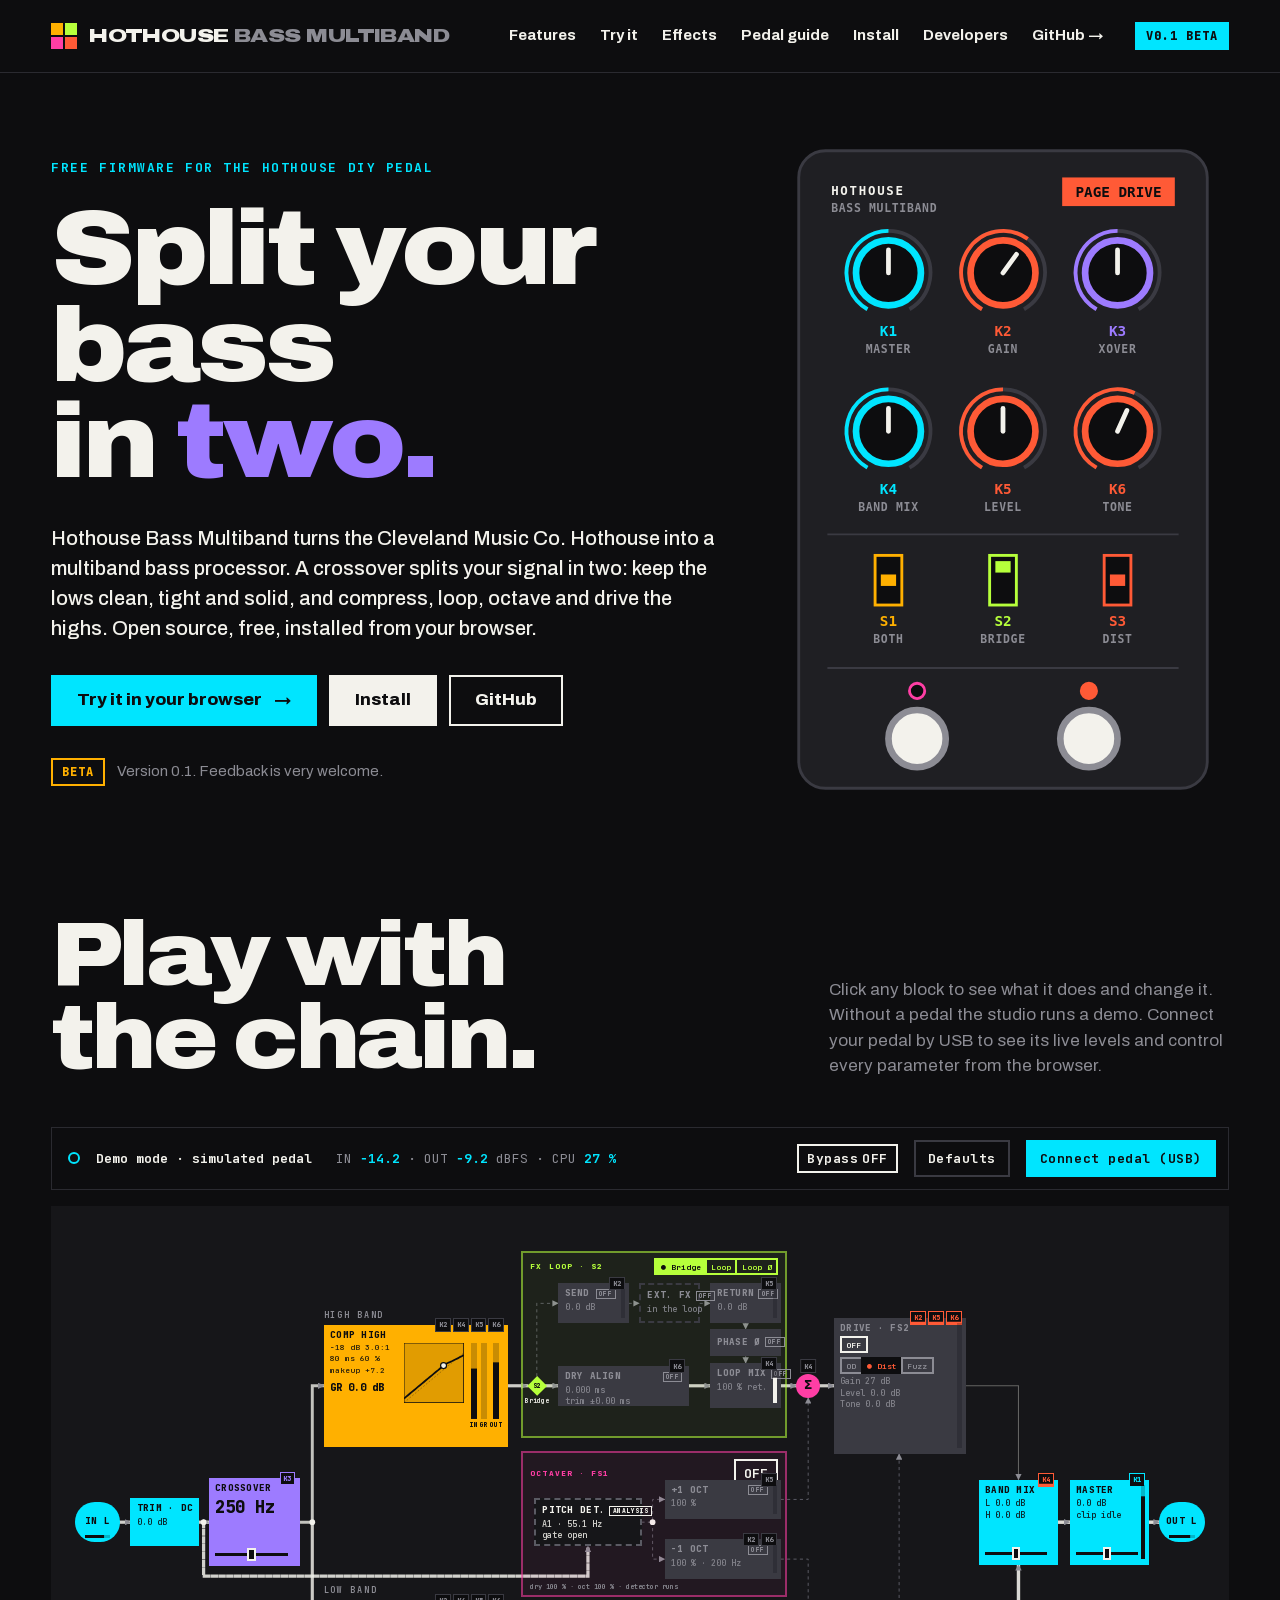
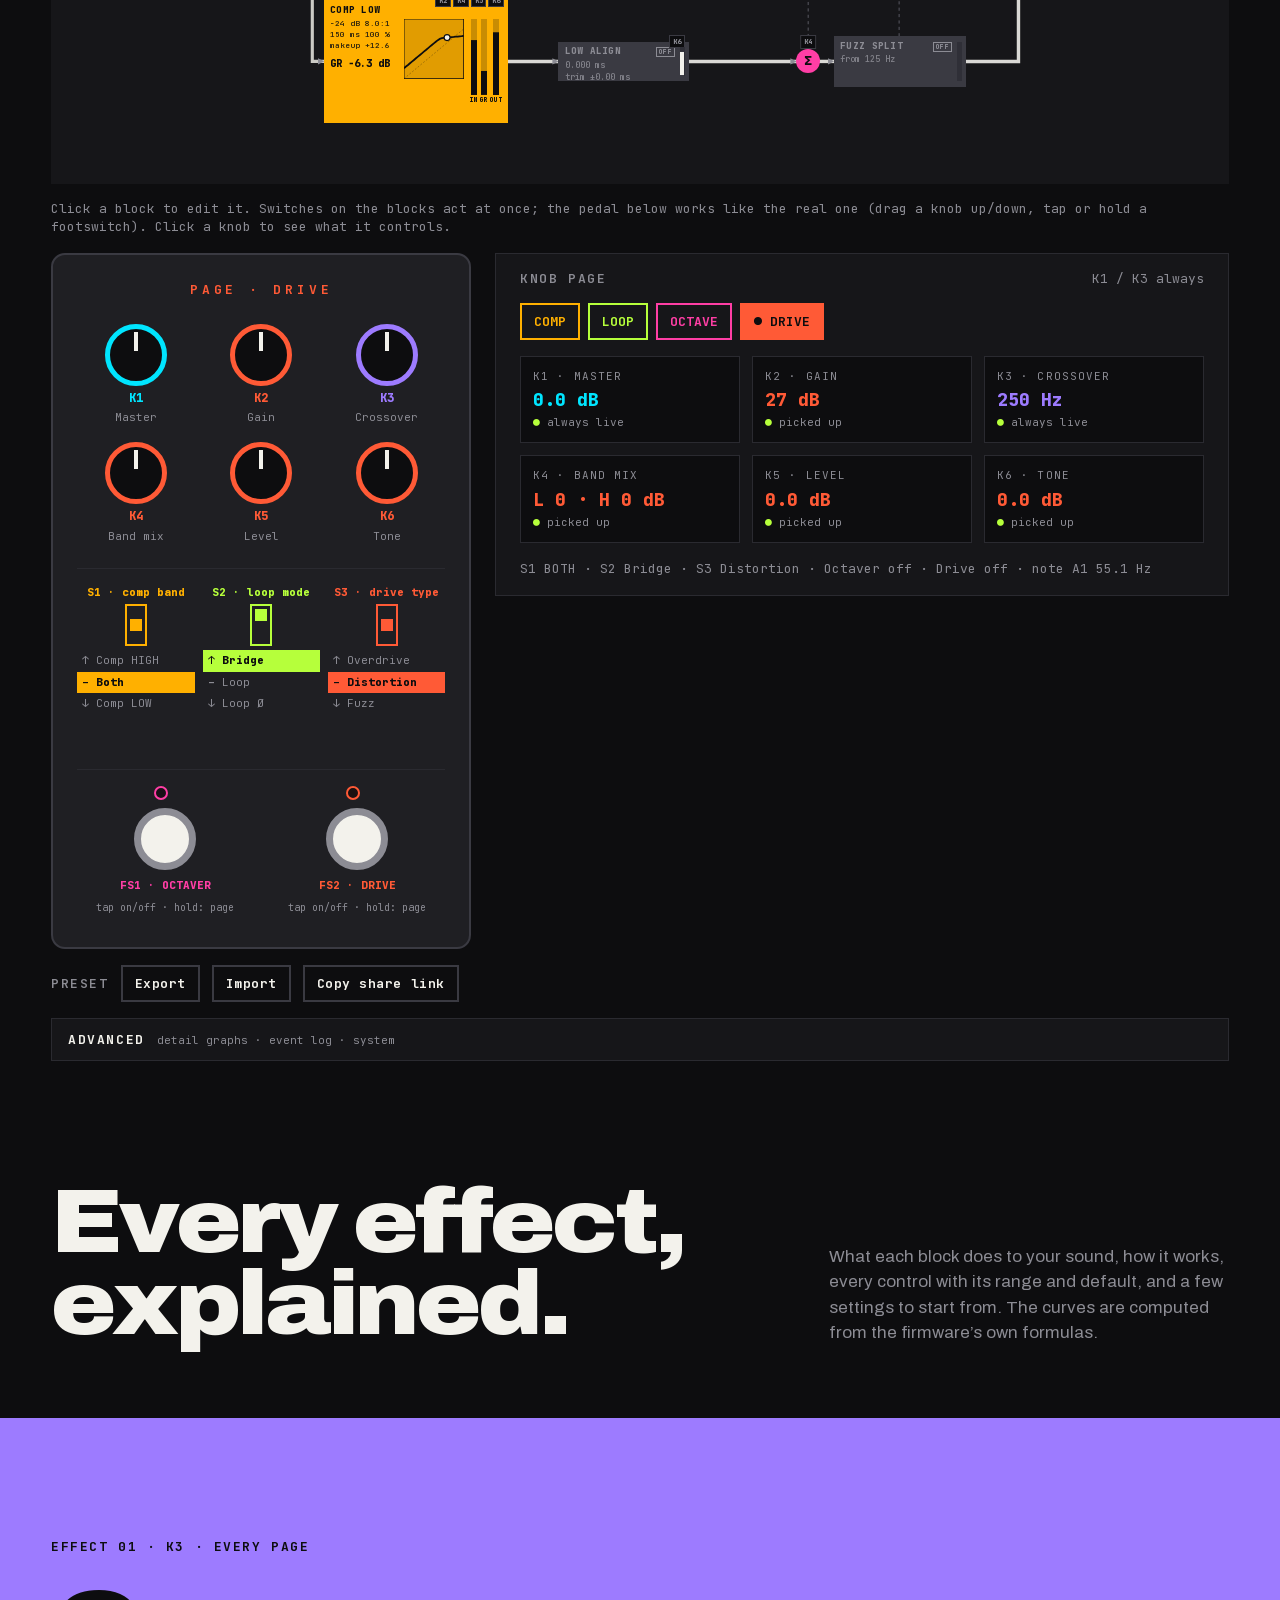
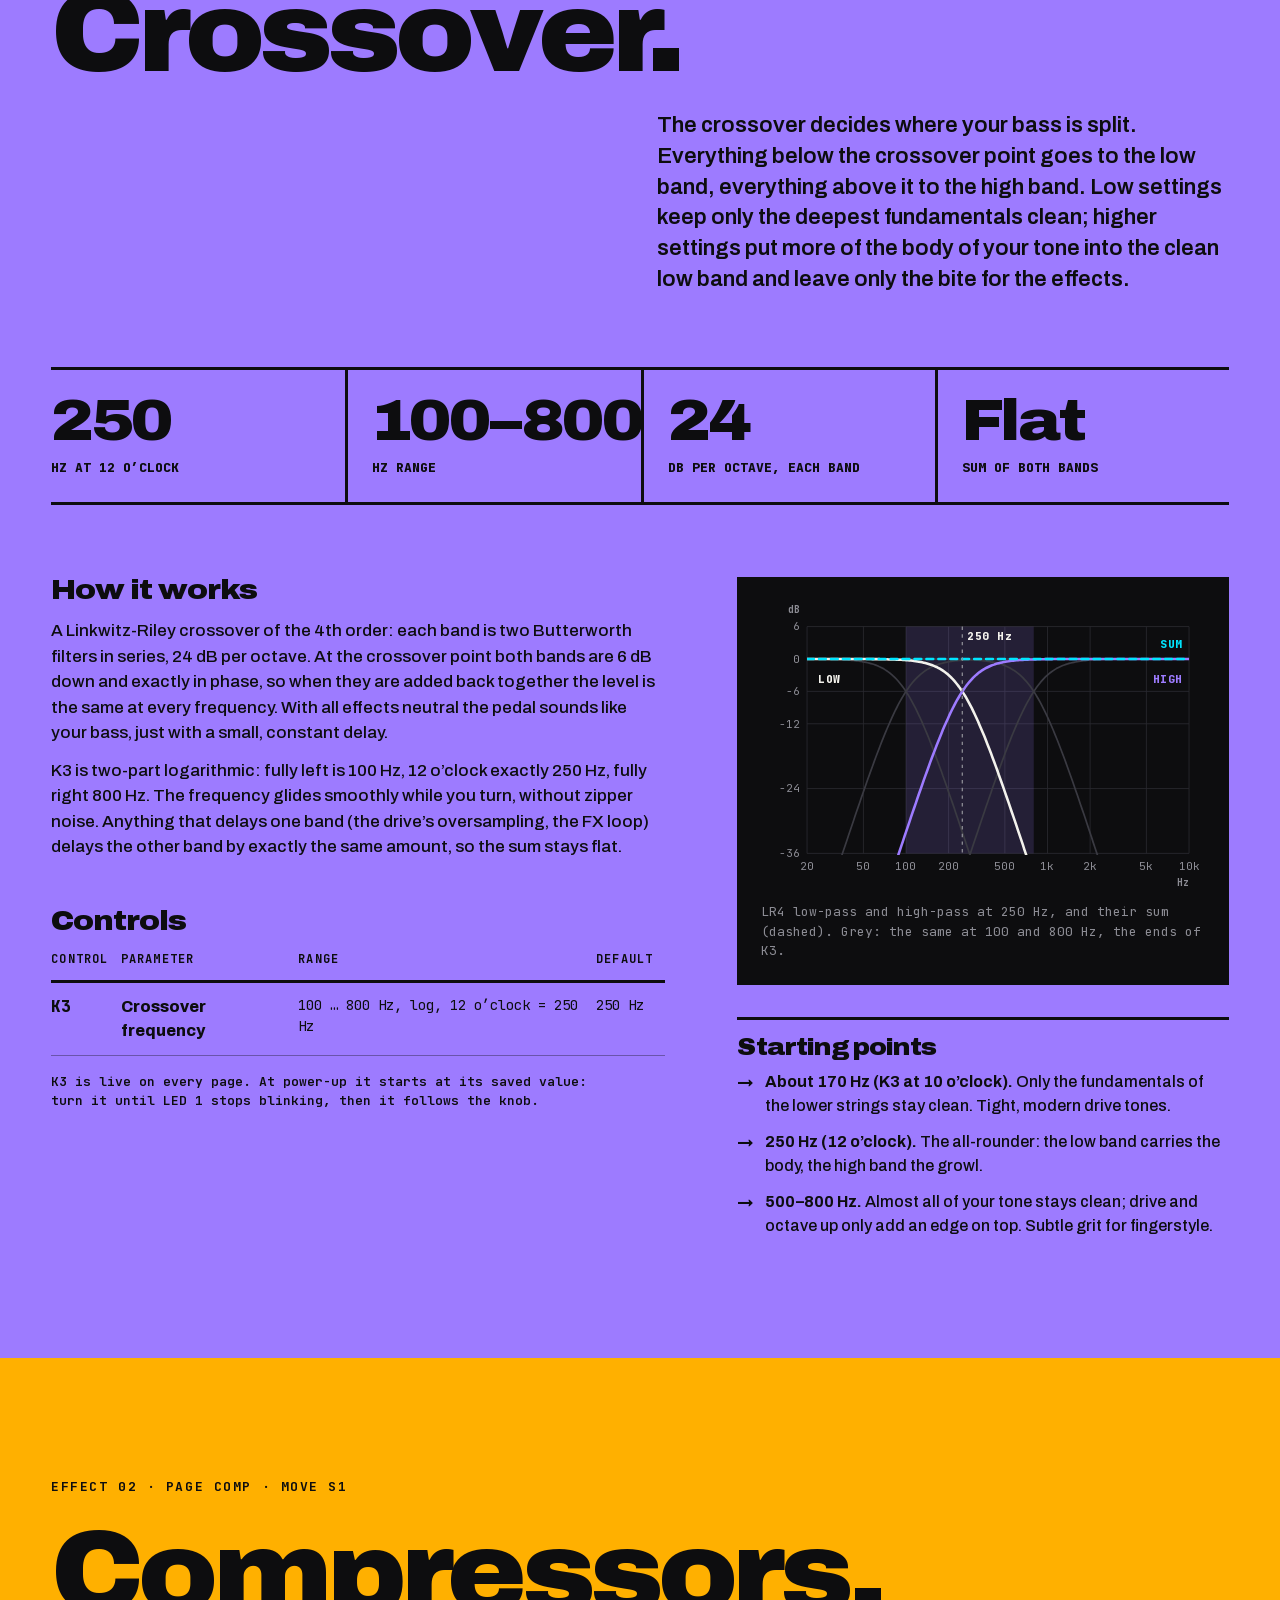
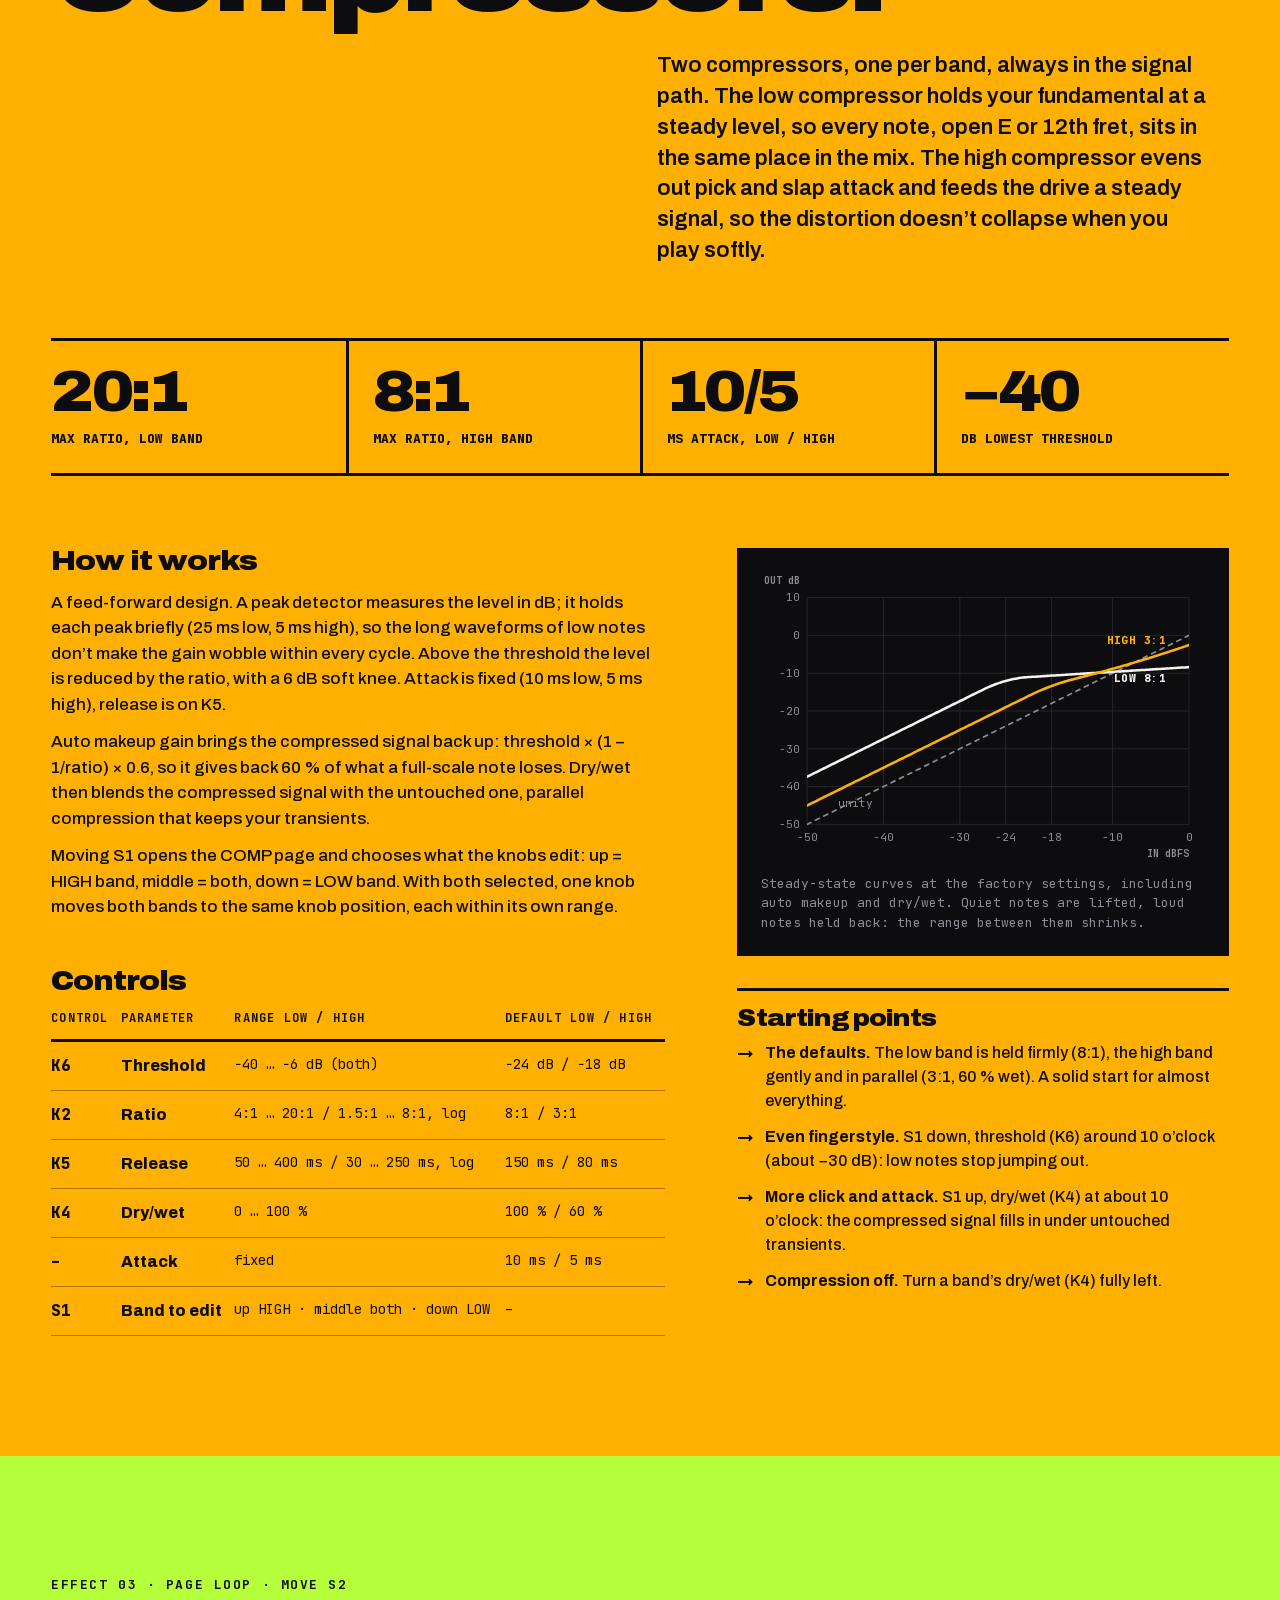
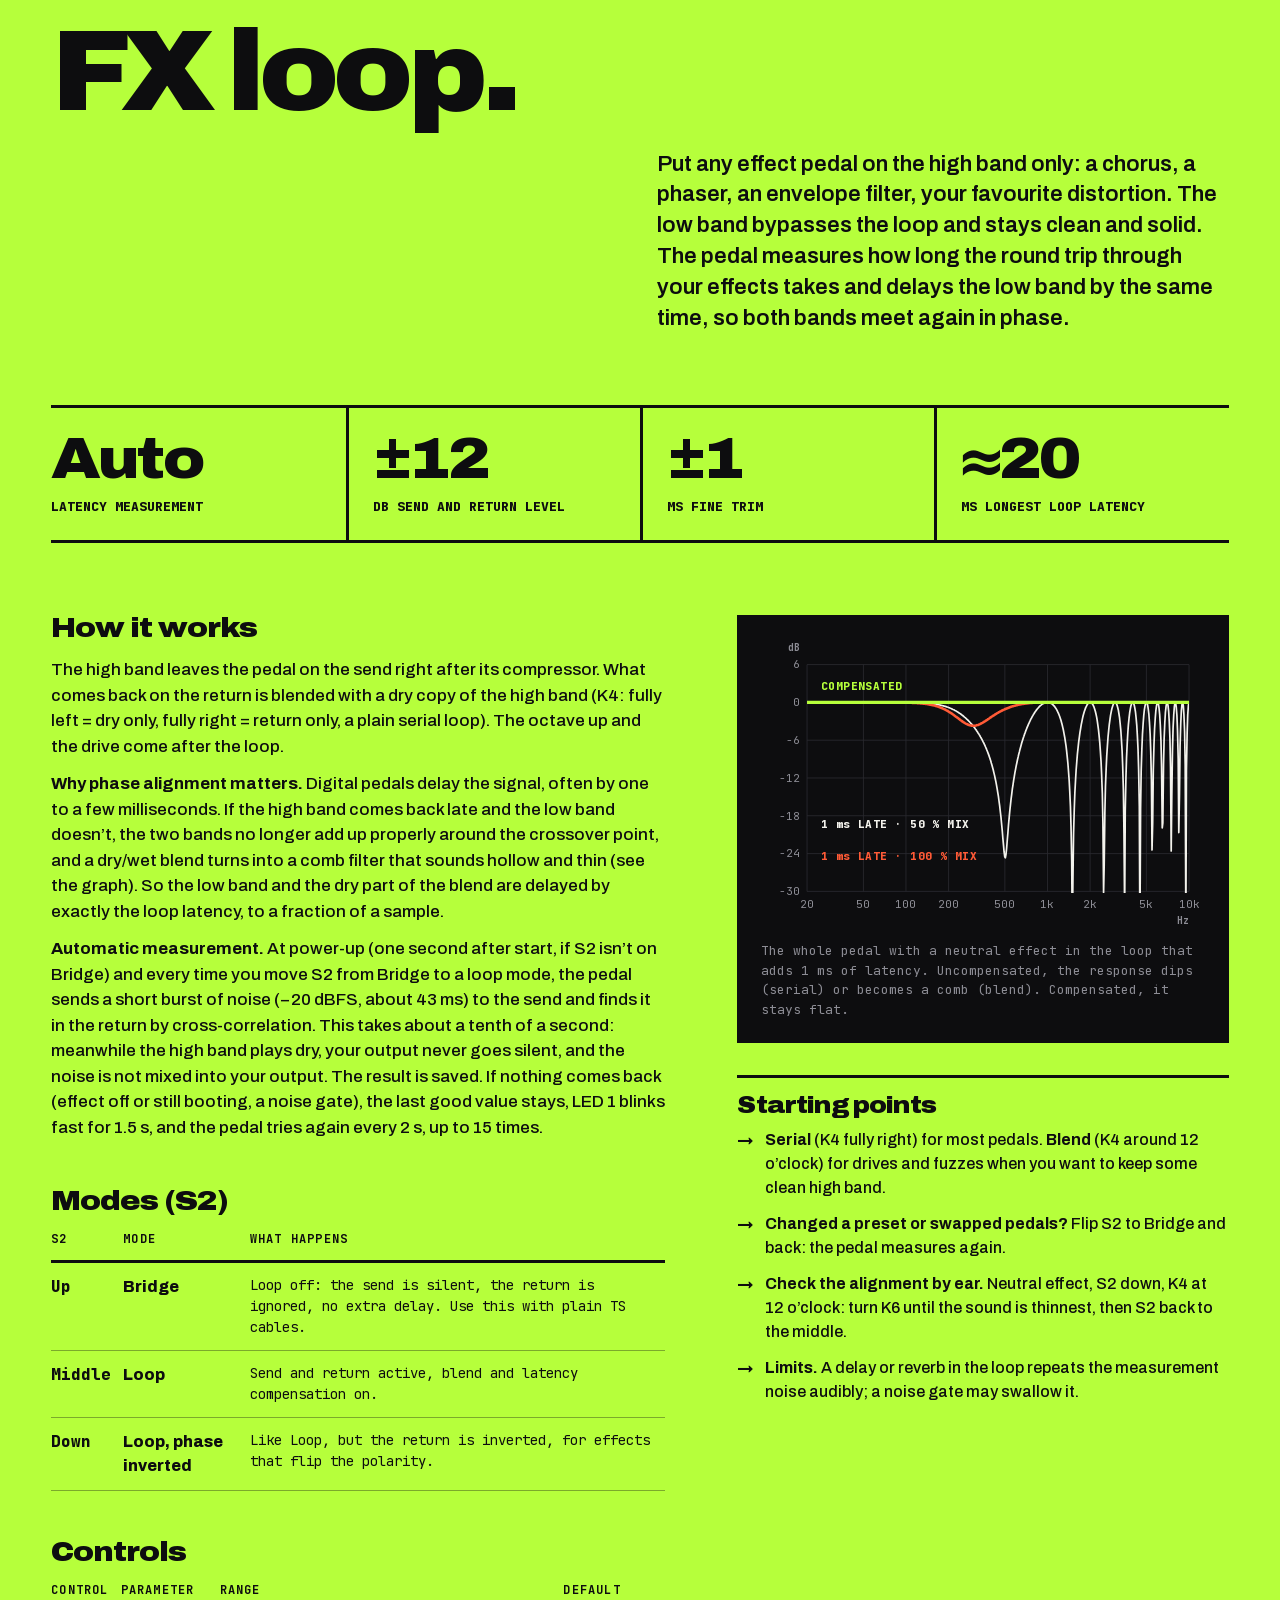
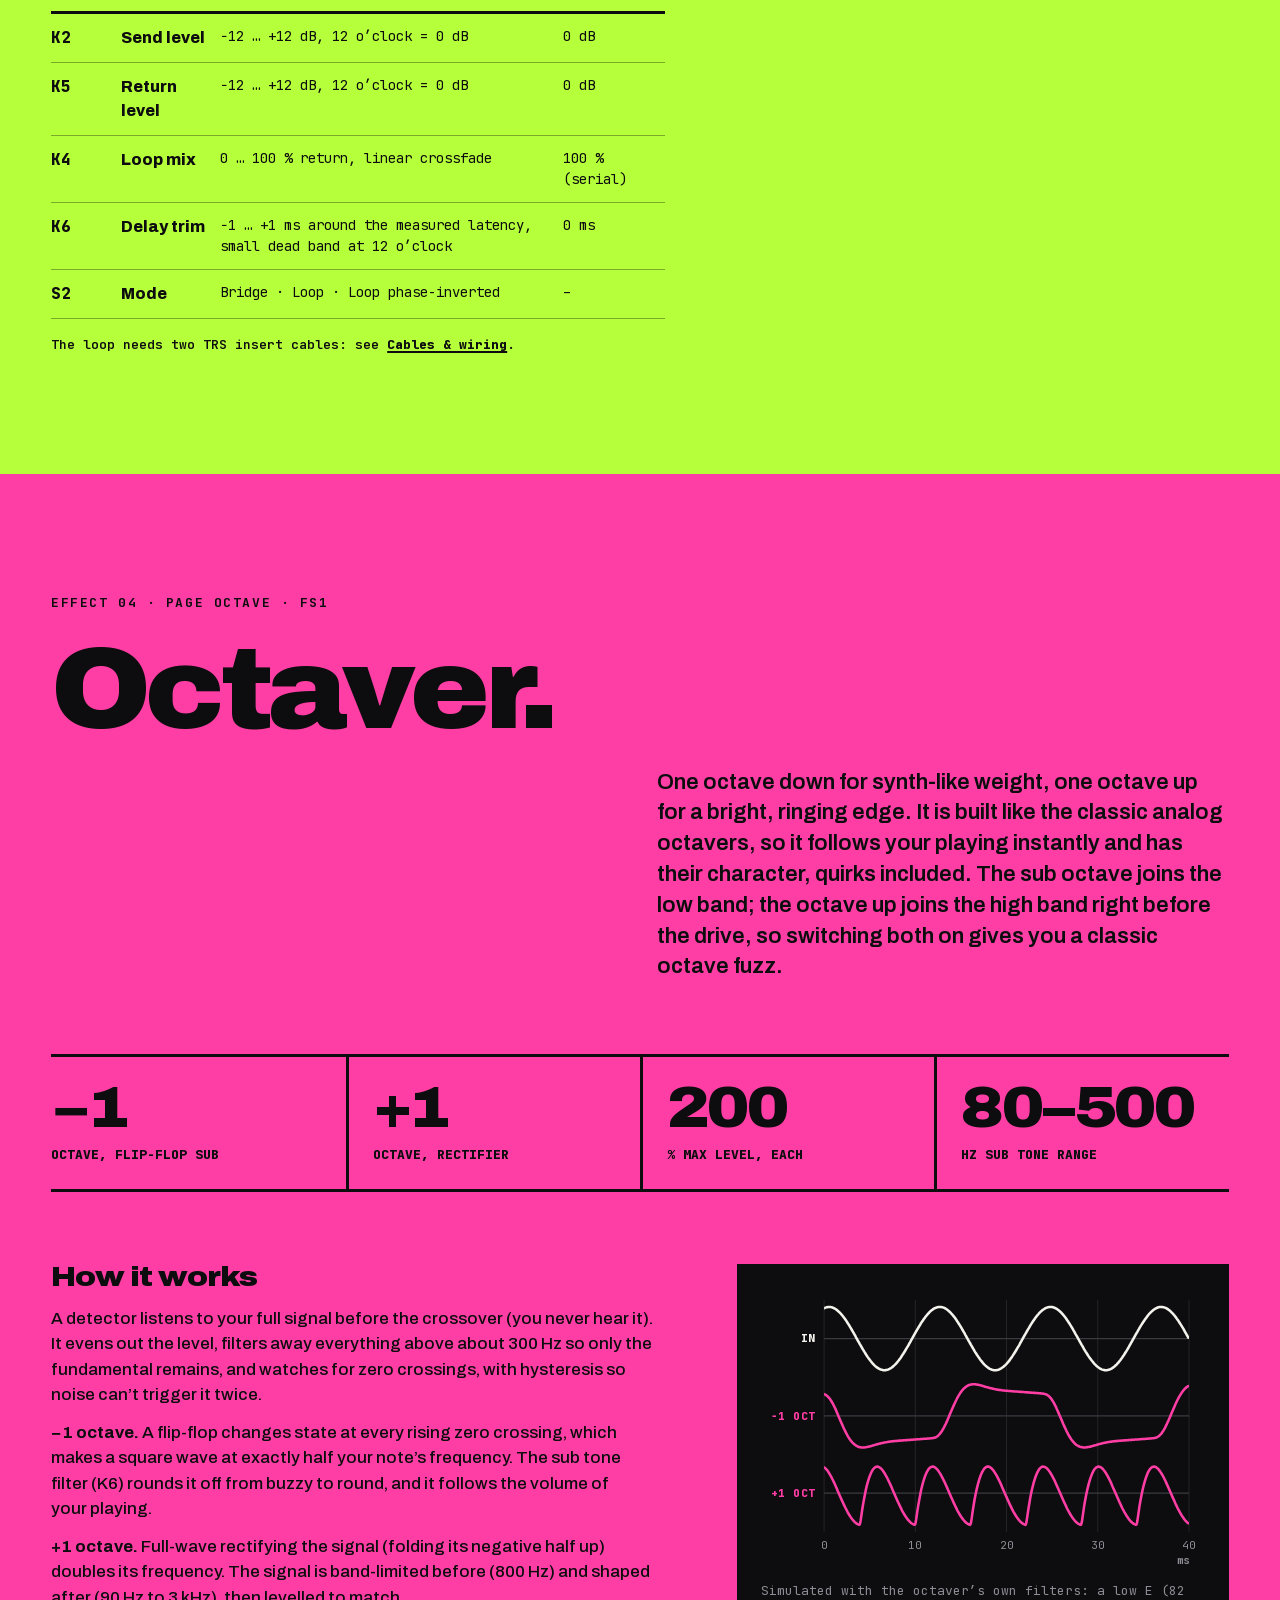
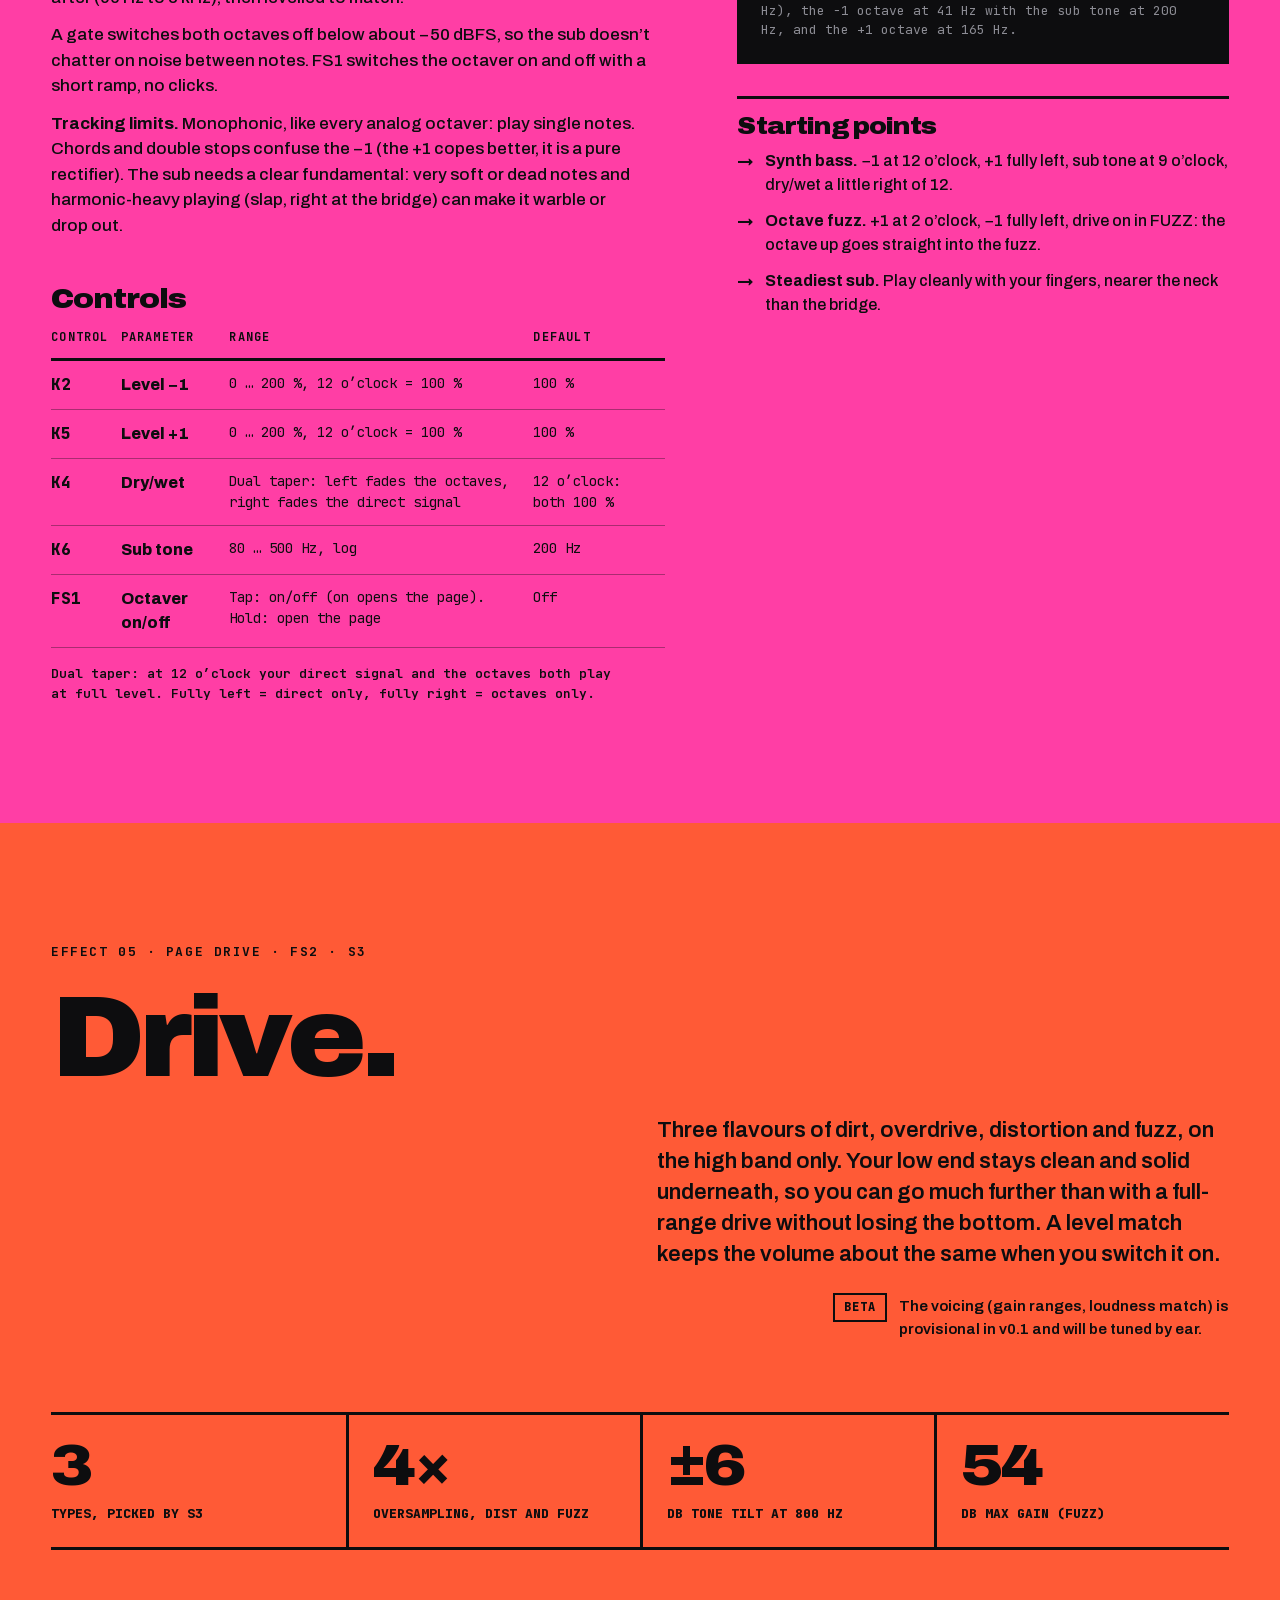
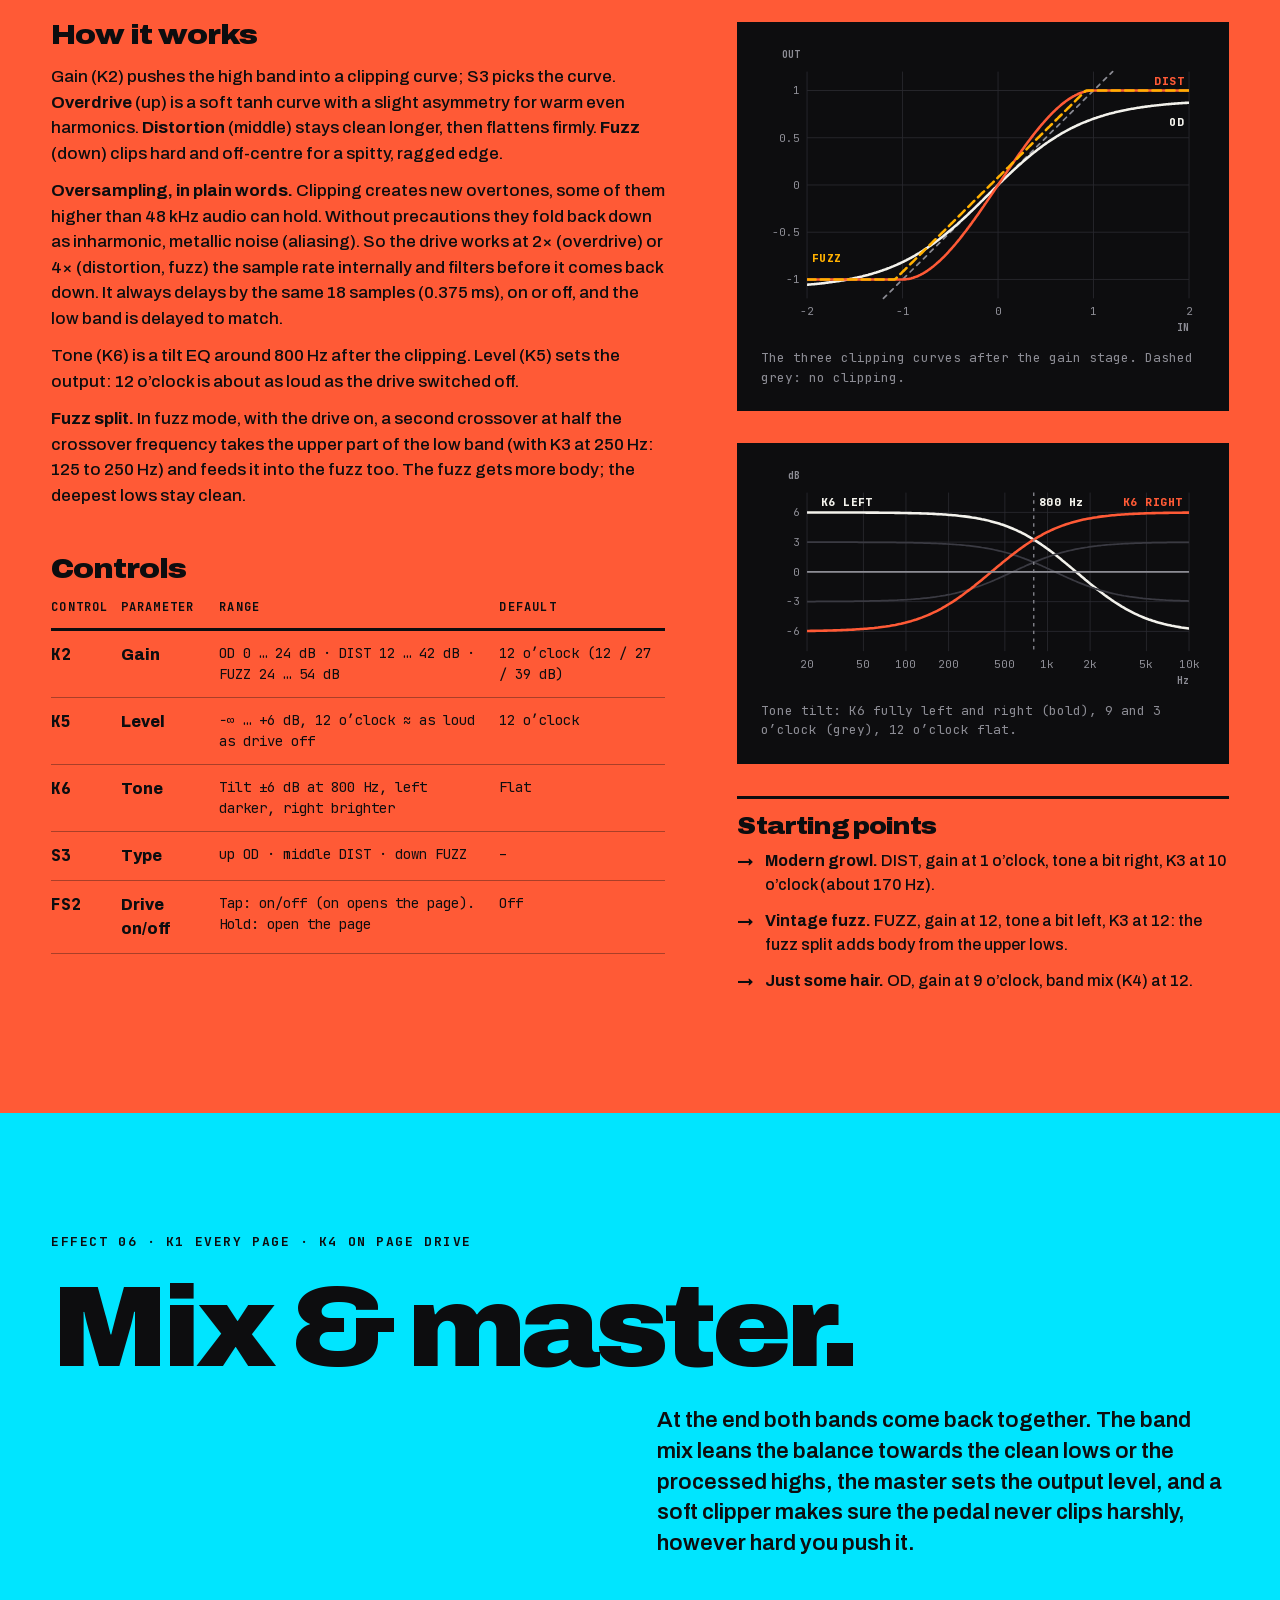
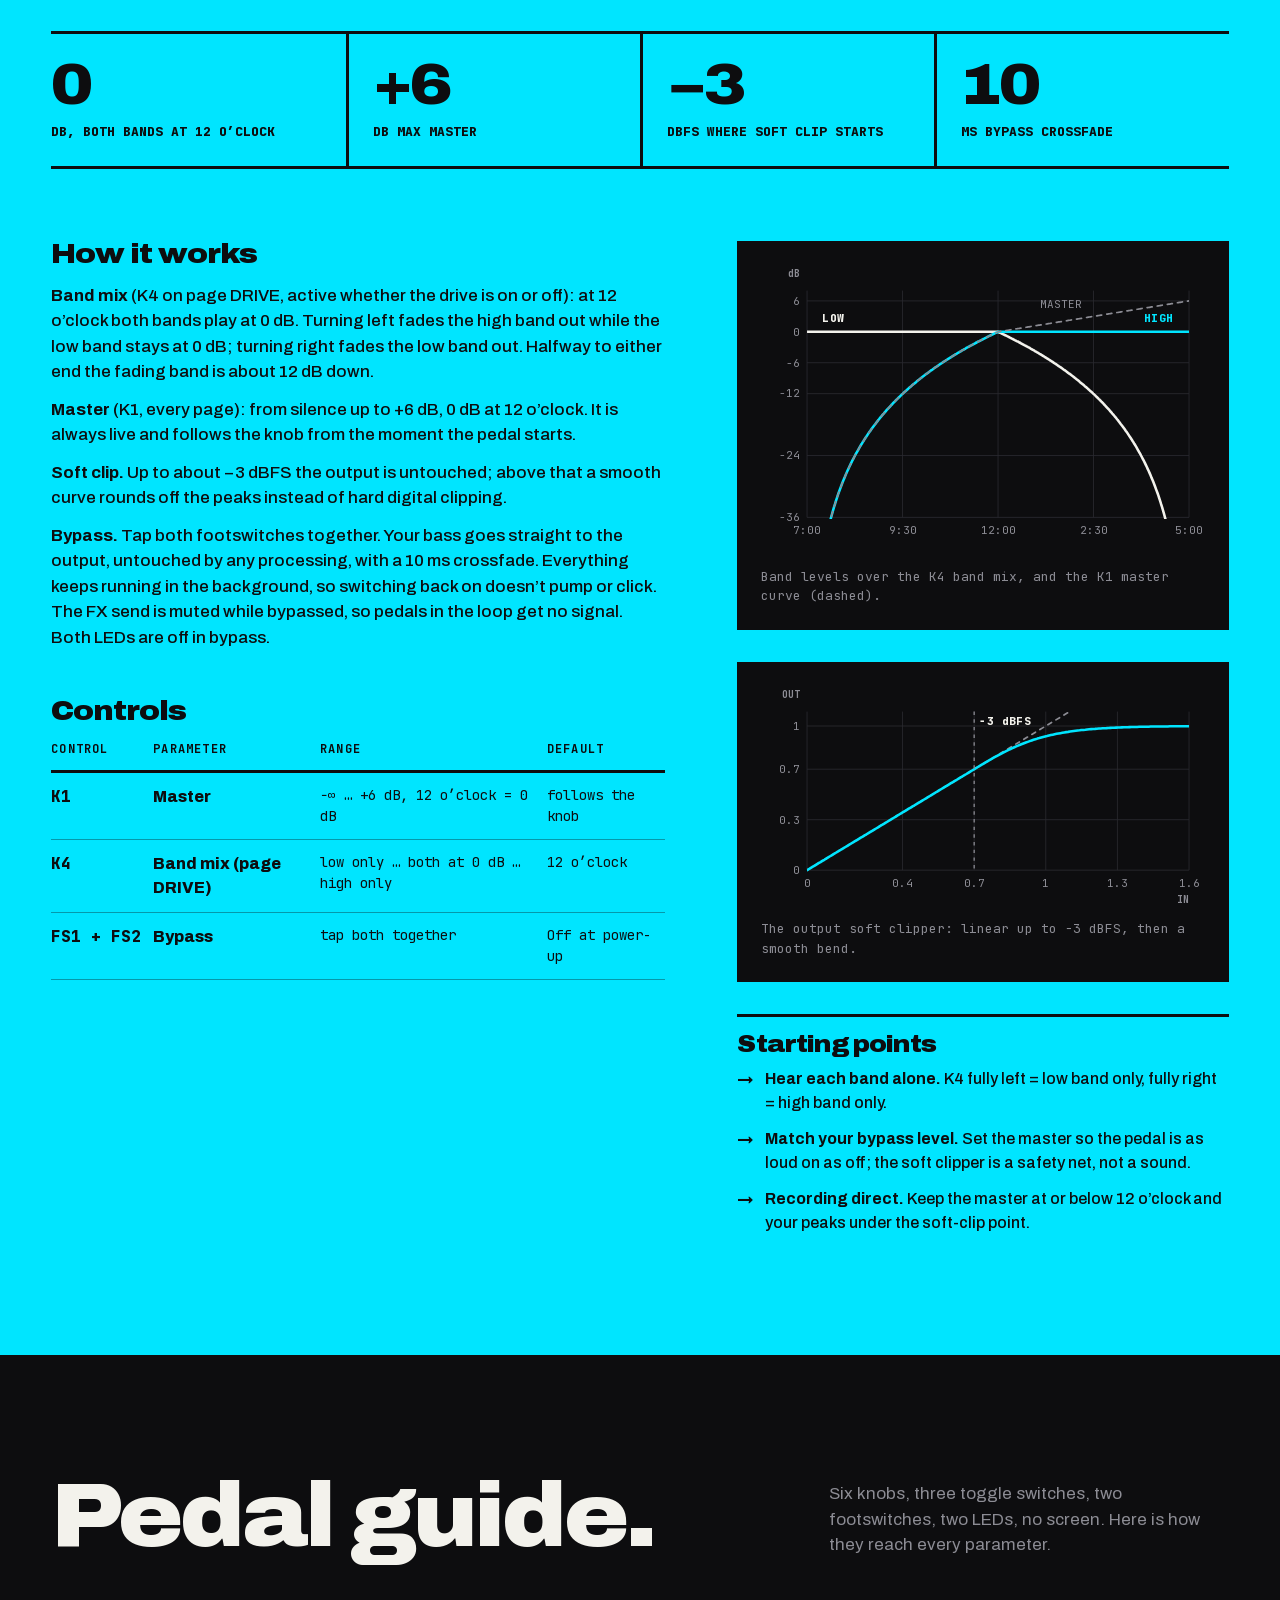
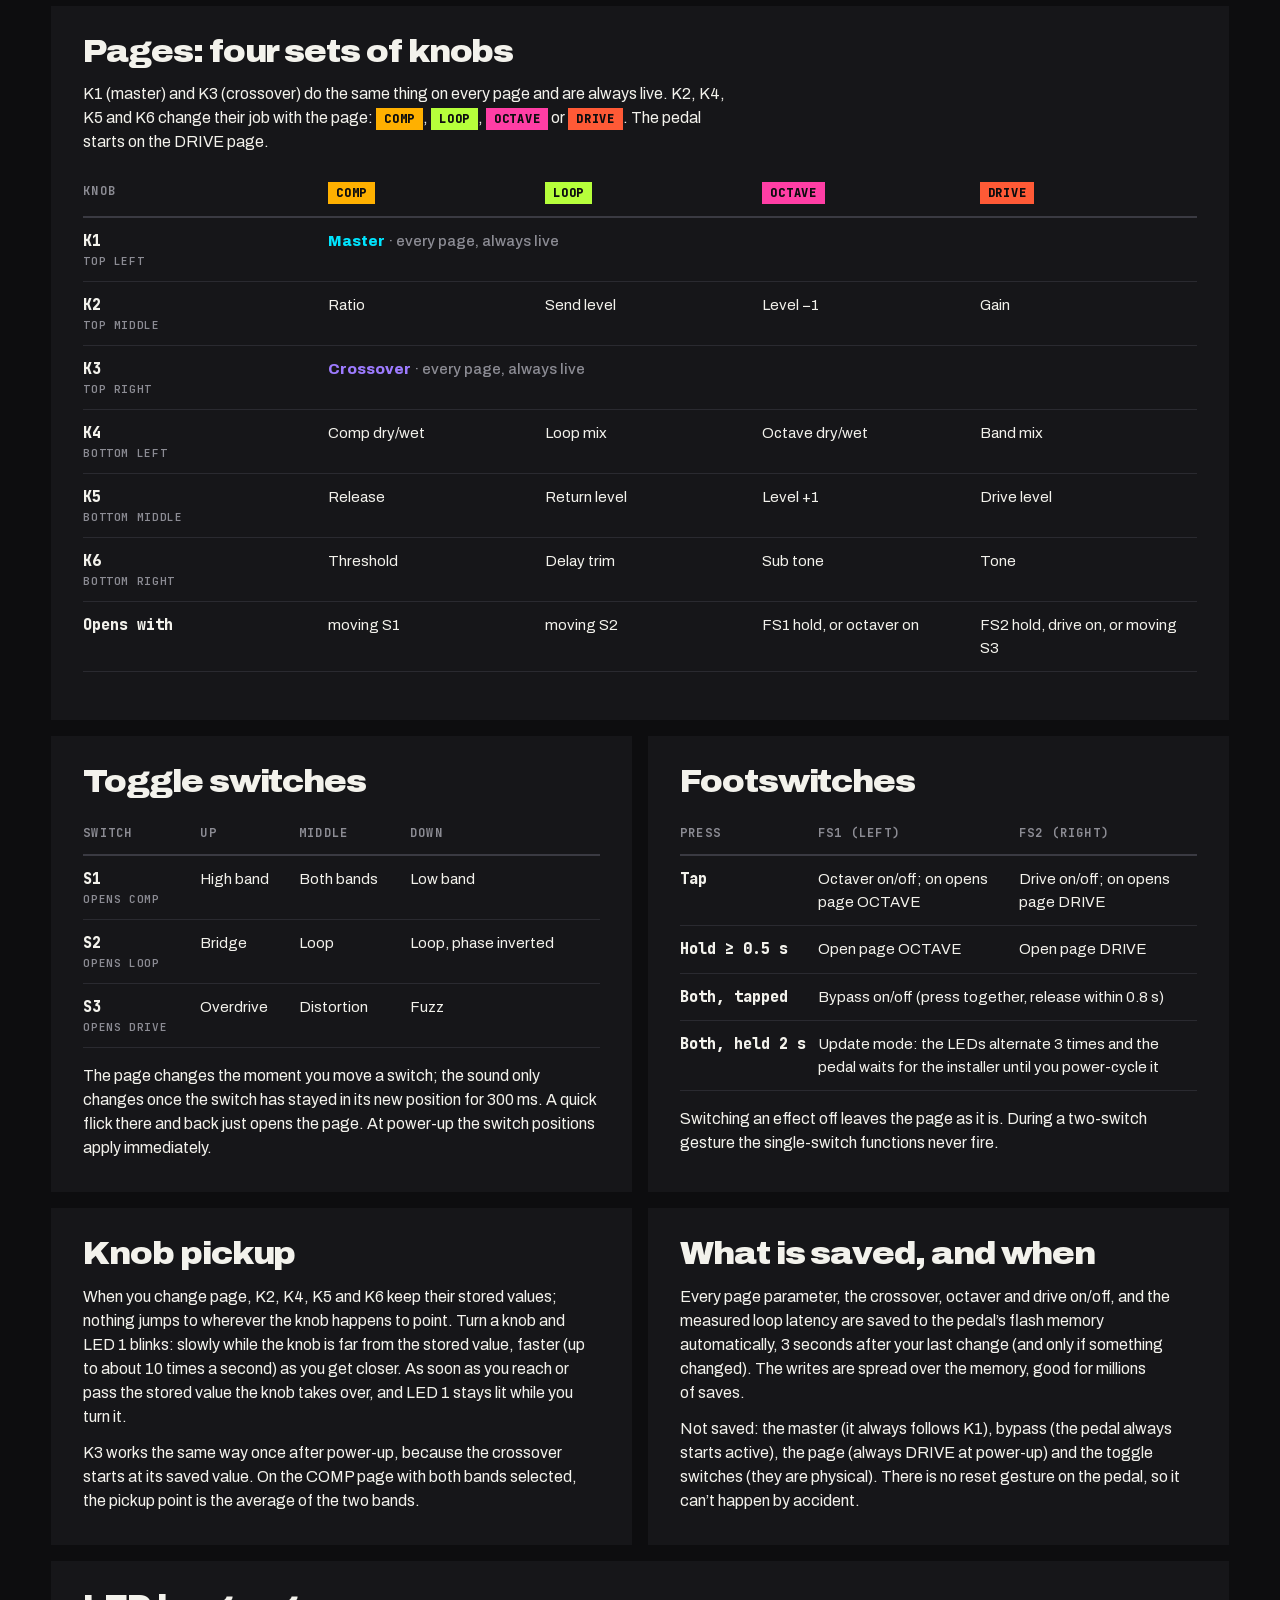
==== site/index.html @ ab7a7eda "Landing page: shorter hero, drop the stats row, the split-band intro and the feature tiles (owner ed" ====
<!doctype html>
<html lang="en">
<head>
<meta charset="utf-8">
<meta name="viewport" content="width=device-width, initial-scale=1">
<title>Hothouse Bass Multiband: free multiband bass firmware for the Hothouse pedal</title>
<meta name="description" content="Free, open-source multiband bass multi-effect for the Cleveland Music Co. Hothouse DIY pedal: crossover, two compressors, FX loop with automatic latency compensation, octaver and drive. Try it and install it from your browser.">
<meta name="theme-color" content="#0D0D0F">
<link rel="canonical" href="https://schnell-auswahl.github.io/hothouse-bass-multiband/">
<meta property="og:type" content="website">
<meta property="og:site_name" content="Hothouse Bass Multiband">
<meta property="og:title" content="Hothouse Bass Multiband: split your bass in two">
<meta property="og:description" content="Free, open-source multiband bass firmware for the Hothouse DIY pedal. Clean, tight lows; compressed, looped, octaved and driven highs. Install it from your browser.">
<meta property="og:url" content="https://schnell-auswahl.github.io/hothouse-bass-multiband/">
<meta property="og:image" content="https://schnell-auswahl.github.io/hothouse-bass-multiband/img/og.png">
<meta property="og:image:width" content="1200">
<meta property="og:image:height" content="630">
<meta property="og:image:alt" content="Hothouse Bass Multiband: split your bass in two. Crossover, compressors, FX loop, octaver, drive.">
<meta name="twitter:card" content="summary_large_image">
<link rel="icon" href="img/favicon.svg" type="image/svg+xml">
<link rel="preload" href="fonts/Archivo-Variable.woff2" as="font" type="font/woff2" crossorigin>
<link rel="preload" href="fonts/JetBrainsMono-Variable.woff2" as="font" type="font/woff2" crossorigin>
<link rel="stylesheet" href="css/tokens.css">
<link rel="stylesheet" href="css/base.css">
<link rel="stylesheet" href="css/site.css">
<link rel="stylesheet" href="css/studio.css">
<link rel="stylesheet" href="css/flasher.css">
<script type="module" src="js/site.js"></script>
</head>
<body>
<a class="skip-link" href="#main">Skip to content</a>

<header class="site-nav" id="top">
  <div class="wrap site-nav__bar">
    <a class="logo" href="#top" aria-label="Hothouse Bass Multiband, back to top">
      <span class="logo__mark" aria-hidden="true"><b></b><b></b><b></b><b></b></span>
      <span class="logo__text">Hothouse <span>Bass Multiband</span></span>
    </a>
    <button class="nav-toggle" type="button" aria-expanded="false" aria-controls="site-menu">
      <span class="nav-toggle__icon" aria-hidden="true"></span><span class="nav-toggle__label">Menu</span>
    </button>
    <nav class="site-menu" id="site-menu" aria-label="Main">
      <ul>
        <li><a href="#features">Features</a></li>
        <li><a href="#lab">Try it</a></li>
        <li><a href="#effects">Effects</a></li>
        <li><a href="#guide">Pedal guide</a></li>
        <li><a href="#install">Install</a></li>
        <li><a href="#developers">Developers</a></li>
        <li><a href="https://github.com/schnell-auswahl/hothouse-bass-multiband">GitHub <span aria-hidden="true">→</span></a></li>
      </ul>
    </nav>
    <span class="chip chip--solid beta-tag" title="Version 0.1, beta">v0.1 beta</span>
  </div>
</header>

<main id="main">

<!-- ============================================================ HERO -->
<section class="hero" aria-labelledby="hero-title">
  <div class="wrap hero__grid">
    <div class="hero__text">
      <p class="eyebrow hero__eyebrow">Free firmware for the Hothouse DIY pedal</p>
      <h1 id="hero-title">Split your bass in <span class="hl-xover">two.</span></h1>
      <p class="hero__lead">Hothouse Bass Multiband turns the Cleveland Music Co. Hothouse into a multiband bass processor. A crossover splits your signal in two: keep the lows clean, tight and solid, and compress, loop, octave and drive the highs. Open source, free, installed from your browser.</p>
      <div class="hero__ctas">
        <a class="btn btn--primary" href="#lab">Try it in your browser <span aria-hidden="true">→</span></a>
        <a class="btn btn--light" href="#install">Install</a>
        <a class="btn btn--ghost" href="https://github.com/schnell-auswahl/hothouse-bass-multiband">GitHub</a>
      </div>
      <p class="status-note"><span class="chip">Beta</span> <span>Version 0.1. Feedback is very welcome.</span></p>
    </div>
    <figure class="hero__pedal">
      <img src="img/pedal.svg" width="440" height="680" alt="Illustration of the Hothouse pedal running Bass Multiband on its DRIVE page: six knobs with colored rings, three toggle switches, two LEDs and two footswitches.">
    </figure>
  </div>
  <!-- <div class="wrap">
    <dl class="stats">
      <div><dt>Bands, split by an LR4 crossover</dt><dd>2</dd></div>
      <div><dt>Hz crossover range</dt><dd>100–800</dd></div>
      <div><dt>Oversampled drive</dt><dd>4×</dd></div>
      <div><dt>kHz sample rate</dt><dd>48</dd></div>
      <div><dt>GPL-3.0, open source</dt><dd>Free</dd></div>
    </dl>
  </div> -->
</section>

<!-- ============================================================ IDEA -->
<!-- <section class="idea" id="idea" aria-labelledby="idea-title">
  <div class="wrap">
    <div class="sec-head">
      <h2 id="idea-title">Why split a bass?</h2>
      <p>One signal, two jobs. Give each its own effects.</p>
    </div>
    <div class="idea__grid">
      <div class="idea__text">
        <p>A bass signal does two jobs at once. The fundamental, below a few hundred hertz, is the weight that locks in with the kick drum. Everything above it (string noise, pick attack, the growl of the harmonics) is what lets you cut through a band.</p>
        <p>Run the whole signal through one effect and both jobs suffer: a fuzz turns the low end into mush, a heavy compressor makes it pump, an octave pedal smears your chords. Split the signal first and each half gets exactly what it needs. Then put it back together without losing anything in between.</p>
      </div>
      <ul class="idea__facts">
        <li class="fx-comp-text"><b>Low band</b> Compressed firmly and kept clean. It sits still in the mix, note after note.</li>
        <li class="fx-drive-text"><b>High band</b> Compressed gently, sent through your pedals, octave up, drive. All the character lives here.</li>
        <li class="fx-io-text"><b>Back together</b> The crossover sums flat: with everything neutral, the pedal sounds like your bass.</li>
      </ul>
    </div>
    <figure class="lanes-fig">
      <svg class="lanes lanes--wide" viewBox="0 0 1400 404" role="img" aria-labelledby="lanes-t">
        <title id="lanes-t">Signal flow: the input is split by the crossover into a high band (compressor, FX loop, +1 octave, drive) and a low band (compressor, latency alignment, −1 octave, fuzz split into the drive). Both bands meet in the band mix, then master, soft clip and output.</title>
        <defs><marker id="lw-arrow" viewBox="0 0 10 10" refX="5" refY="5" markerWidth="5" markerHeight="5" orient="auto-start-reverse"><path d="M0,0 L10,5 L0,10 z" style="fill:var(--fx-drive)"/></marker></defs>
        <text class="lane-label" x="242" y="26">HIGH BAND · compressed, looped, octaved, driven</text>
        <text class="lane-label" x="242" y="396">LOW BAND · compressed, aligned, kept clean</text>
        <rect x="0" y="152" width="110" height="100" style="fill:var(--fx-io)"/>
        <text class="t" x="16" y="208">IN</text>
        <polygon points="116,152 176,152 236,40 236,364 176,252 116,252" style="fill:var(--fx-xover)"/>
        <text class="t" x="124" y="198">LR4</text><text class="s" x="124" y="220">K3</text>
        <rect x="242" y="40" width="170" height="140" style="fill:var(--fx-comp)"/>
        <text class="t" x="258" y="76">COMP HIGH</text><text class="s" x="258" y="102">−18 dB · 3:1</text><text class="s" x="258" y="124">60 % wet</text>
        <rect x="418" y="40" width="170" height="140" style="fill:var(--fx-loop)"/>
        <text class="t" x="434" y="76">FX LOOP</text><text class="s" x="434" y="102">send → return</text><text class="s" x="434" y="124">S2</text>
        <rect x="594" y="40" width="140" height="140" style="fill:var(--fx-oct)"/>
        <text class="t" x="610" y="76">+1 OCT</text><text class="s" x="610" y="102">rectifier</text><text class="s" x="610" y="124">FS1</text>
        <rect x="740" y="40" width="200" height="140" style="fill:var(--fx-drive)"/>
        <text class="t" x="756" y="76">DRIVE</text><text class="s" x="756" y="102">OD · DIST · FUZZ</text><text class="s" x="756" y="124">FS2</text>
        <rect x="242" y="224" width="170" height="140" style="fill:var(--fx-comp)"/>
        <text class="t" x="258" y="260">COMP LOW</text><text class="s" x="258" y="286">−24 dB · 8:1</text><text class="s" x="258" y="308">100 % wet</text>
        <rect x="418" y="224" width="170" height="140" style="fill:var(--fx-neutral)"/>
        <text class="t t--light" x="434" y="260">ALIGN</text><text class="s s--light" x="434" y="286">= loop latency</text>
        <rect x="594" y="224" width="140" height="140" style="fill:var(--fx-oct)"/>
        <text class="t" x="610" y="260">−1 OCT</text><text class="s" x="610" y="286">flip-flop</text><text class="s" x="610" y="308">sub tone</text>
        <rect x="742" y="226" width="196" height="136" class="dashed" style="stroke:var(--fx-drive)"/>
        <text class="t" x="756" y="260" style="fill:var(--fx-drive)">FUZZ SPLIT</text><text class="s" x="756" y="286" style="fill:var(--fx-drive)">fc/2 … fc into drive</text><text class="s" x="756" y="308" style="fill:var(--fx-drive)">fuzz only</text>
        <line x1="840" y1="222" x2="840" y2="190" style="stroke:var(--fx-drive)" stroke-width="3" marker-end="url(#lw-arrow)"/>
        <polygon points="946,40 1006,152 1062,152 1062,252 1006,252 946,364" style="fill:var(--fx-io)"/>
        <text class="t" x="972" y="198">MIX</text><text class="s" x="972" y="220">K4</text>
        <rect x="1068" y="152" width="170" height="100" style="fill:var(--fx-io)"/>
        <text class="t" x="1084" y="190">MASTER</text><text class="s" x="1084" y="214">K1 · soft clip</text>
        <rect x="1244" y="152" width="156" height="100" style="fill:var(--fx-io)"/>
        <text class="t" x="1260" y="208">OUT</text>
      </svg>
      <svg class="lanes lanes--tall" viewBox="0 0 360 640" role="img" aria-labelledby="lanes2-t">
        <title id="lanes2-t">Signal flow: the input is split by the crossover into a high band (compressor, FX loop, +1 octave, drive) and a low band (compressor, latency alignment, −1 octave, fuzz split into the drive). Both bands meet in the band mix, then master, soft clip and output.</title>
        <rect x="110" y="0" width="140" height="54" style="fill:var(--fx-io)"/>
        <text class="t" x="124" y="34">IN</text>
        <polygon points="110,60 250,60 354,122 6,122" style="fill:var(--fx-xover)"/>
        <text class="t" x="180" y="100" text-anchor="middle">LR4 · K3</text>
        <text class="lane-label" x="10" y="146">HIGH BAND</text><text class="lane-label" x="188" y="146">LOW BAND</text>
        <rect x="6" y="156" width="170" height="72" style="fill:var(--fx-comp)"/>
        <text class="t" x="18" y="186">COMP HIGH</text><text class="s" x="18" y="210">−18 dB · 3:1</text>
        <rect x="184" y="156" width="170" height="72" style="fill:var(--fx-comp)"/>
        <text class="t" x="196" y="186">COMP LOW</text><text class="s" x="196" y="210">−24 dB · 8:1</text>
        <rect x="6" y="234" width="170" height="72" style="fill:var(--fx-loop)"/>
        <text class="t" x="18" y="264">FX LOOP</text><text class="s" x="18" y="288">send → return</text>
        <rect x="184" y="234" width="170" height="72" style="fill:var(--fx-neutral)"/>
        <text class="t t--light" x="196" y="264">ALIGN</text><text class="s s--light" x="196" y="288">= loop latency</text>
        <rect x="6" y="312" width="170" height="72" style="fill:var(--fx-oct)"/>
        <text class="t" x="18" y="342">+1 OCT</text><text class="s" x="18" y="366">rectifier</text>
        <rect x="184" y="312" width="170" height="72" style="fill:var(--fx-oct)"/>
        <text class="t" x="196" y="342">−1 OCT</text><text class="s" x="196" y="366">flip-flop</text>
        <rect x="6" y="390" width="170" height="72" style="fill:var(--fx-drive)"/>
        <text class="t" x="18" y="420">DRIVE</text><text class="s" x="18" y="444">OD · DIST · FUZZ</text>
        <rect x="186" y="392" width="166" height="68" class="dashed" style="stroke:var(--fx-drive)"/>
        <text class="t" x="196" y="420" style="fill:var(--fx-drive)">FUZZ SPLIT</text><text class="s" x="196" y="444" style="fill:var(--fx-drive)">← into drive</text>
        <polygon points="6,468 354,468 250,526 110,526" style="fill:var(--fx-io)"/>
        <text class="t" x="180" y="504" text-anchor="middle">BAND MIX</text>
        <rect x="110" y="532" width="140" height="48" style="fill:var(--fx-io)"/>
        <text class="t" x="124" y="562">MASTER</text>
        <rect x="110" y="586" width="140" height="54" style="fill:var(--fx-io)"/>
        <text class="t" x="124" y="620">OUT</text>
      </svg>
      <figcaption>Signal flow. The octaver’s detector listens to the full signal before the split: the −1 octave joins the low band, the +1 octave joins the high band right before the drive. In fuzz mode the upper part of the low band is moved into the drive as well.</figcaption>
    </figure>
  </div>
</section> -->

<!-- ============================================================ FEATURES -->
<!-- <section class="features" id="features" aria-labelledby="features-title">
  <div class="wrap">
    <div class="sec-head">
      <h2 id="features-title">Five ideas. One pedal.</h2>
      <p>Every block has its own color: here, on the pedal’s knob rings in the studio, and in the deep dives further down.</p>
    </div>
  </div>
  <ul class="tiles on-fx">
    <li class="tile tile--wide fx-xover">
      <a href="#crossover">
        <span class="tile__n">01 / Crossover</span>
        <span class="tile__big">250<small>Hz at 12 o’clock · 100–800</small></span>
        <svg class="tile-curve" viewBox="0 0 320 120" aria-hidden="true" focusable="false"><path d="M0.0,8.0 L3.6,8.0 L7.2,8.0 L10.8,8.0 L14.4,8.0 L18.0,8.0 L21.6,8.0 L25.2,8.0 L28.8,8.0 L32.4,8.0 L36.0,8.0 L39.6,8.0 L43.1,8.0 L46.7,8.0 L50.3,8.1 L53.9,8.1 L57.5,8.1 L61.1,8.1 L64.7,8.2 L68.3,8.2 L71.9,8.3 L75.5,8.4 L79.1,8.6 L82.7,8.8 L86.3,9.0 L89.9,9.3 L93.5,9.7 L97.1,10.2 L100.7,10.9 L104.3,11.8 L107.9,12.9 L111.5,14.4 L115.1,16.2 L118.7,18.4 L122.2,21.1 L125.8,24.3 L129.4,28.2 L133.0,32.6 L136.6,37.5 L140.2,43.1 L143.8,49.1 L147.4,55.6 L151.0,62.4 L154.6,69.6 L158.2,77.1 L161.8,84.7 L165.4,92.6 L169.0,100.5 L172.6,108.6 L176.2,112.0 L179.8,112.0 L183.4,112.0 L187.0,112.0 L190.6,112.0 L194.2,112.0 L197.8,112.0 L201.3,112.0 L204.9,112.0 L208.5,112.0 L212.1,112.0 L215.7,112.0 L219.3,112.0 L222.9,112.0 L226.5,112.0 L230.1,112.0 L233.7,112.0 L237.3,112.0 L240.9,112.0 L244.5,112.0 L248.1,112.0 L251.7,112.0 L255.3,112.0 L258.9,112.0 L262.5,112.0 L266.1,112.0 L269.7,112.0 L273.3,112.0 L276.9,112.0 L280.4,112.0 L284.0,112.0 L287.6,112.0 L291.2,112.0 L294.8,112.0 L298.4,112.0 L302.0,112.0 L305.6,112.0 L309.2,112.0 L312.8,112.0 L316.4,112.0 L320.0,112.0" fill="none" stroke="currentColor" stroke-width="4"/><path d="M0.0,112.0 L3.6,112.0 L7.2,112.0 L10.8,112.0 L14.4,112.0 L18.0,112.0 L21.6,112.0 L25.2,112.0 L28.8,112.0 L32.4,112.0 L36.0,112.0 L39.6,112.0 L43.1,112.0 L46.7,112.0 L50.3,112.0 L53.9,112.0 L57.5,112.0 L61.1,112.0 L64.7,112.0 L68.3,112.0 L71.9,112.0 L75.5,112.0 L79.1,112.0 L82.7,112.0 L86.3,111.4 L89.9,103.3 L93.5,95.3 L97.1,87.4 L100.7,79.7 L104.3,72.1 L107.9,64.9 L111.5,57.9 L115.1,51.3 L118.7,45.1 L122.2,39.4 L125.8,34.2 L129.4,29.6 L133.0,25.6 L136.6,22.2 L140.2,19.3 L143.8,16.9 L147.4,14.9 L151.0,13.4 L154.6,12.2 L158.2,11.2 L161.8,10.5 L165.4,9.9 L169.0,9.4 L172.6,9.1 L176.2,8.8 L179.8,8.6 L183.4,8.5 L187.0,8.4 L190.6,8.3 L194.2,8.2 L197.8,8.2 L201.3,8.1 L204.9,8.1 L208.5,8.1 L212.1,8.1 L215.7,8.0 L219.3,8.0 L222.9,8.0 L226.5,8.0 L230.1,8.0 L233.7,8.0 L237.3,8.0 L240.9,8.0 L244.5,8.0 L248.1,8.0 L251.7,8.0 L255.3,8.0 L258.9,8.0 L262.5,8.0 L266.1,8.0 L269.7,8.0 L273.3,8.0 L276.9,8.0 L280.4,8.0 L284.0,8.0 L287.6,8.0 L291.2,8.0 L294.8,8.0 L298.4,8.0 L302.0,8.0 L305.6,8.0 L309.2,8.0 L312.8,8.0 L316.4,8.0 L320.0,8.0" fill="none" stroke="currentColor" stroke-width="4" stroke-dasharray="10 8"/></svg>
        <span class="tile__body">
          <span class="tile__h">Split-band bass.</span>
          <span class="tile__p">A Linkwitz-Riley crossover splits your bass into LOW and HIGH and sums them back flat. Knob K3, live on every page.</span>
        </span>
      </a>
    </li>
    <li class="tile fx-comp">
      <a href="#compressors">
        <span class="tile__n">02 / Compressors</span>
        <span class="tile__big">×2<small>One per band</small></span>
        <span class="tile__body">
          <span class="tile__h">Two comps.</span>
          <span class="tile__p">Hold the lows firmly, let the highs breathe. Soft knee, auto makeup, parallel dry/wet.</span>
        </span>
      </a>
    </li>
    <li class="tile fx-loop">
      <a href="#fx-loop">
        <span class="tile__n">03 / FX loop</span>
        <span class="tile__big">Auto<small>Latency matched</small></span>
        <span class="tile__body">
          <span class="tile__h">A loop that times itself.</span>
          <span class="tile__p">Put any pedal on the high band only. The pedal measures how late the loop comes back and lines the low band up with it.</span>
        </span>
      </a>
    </li>
    <li class="tile fx-oct">
      <a href="#octaver">
        <span class="tile__n">04 / Octaver</span>
        <span class="tile__big">±1<small>Octave</small></span>
        <span class="tile__body">
          <span class="tile__h">Sub &amp; sparkle.</span>
          <span class="tile__p">A flip-flop sub under the lows, a rectifier octave over the highs. Up to 200 % each. FS1.</span>
        </span>
      </a>
    </li>
    <li class="tile fx-drive">
      <a href="#drive">
        <span class="tile__n">05 / Drive</span>
        <span class="tile__big">3<small>Types · oversampled</small></span>
        <span class="tile__body">
          <span class="tile__h">Drive, split.</span>
          <span class="tile__p">Overdrive, distortion, fuzz on the high band only, so your low end stays clean. FS2.</span>
        </span>
      </a>
    </li>
  </ul>
</section> -->

<!-- ============================================================ LAB -->
<section class="lab" id="lab" aria-labelledby="lab-title">
  <div class="wrap">
    <div class="sec-head">
      <h2 id="lab-title">Play with the chain.</h2>
      <p>Click any block to see what it does and change it. Without a pedal the studio runs a demo. Connect your pedal by USB to see its live levels and control every parameter from the browser.</p>
    </div>
    <div id="studio-root" class="mount-root">
      <div class="mount-placeholder" data-state="loading">
        <p class="eyebrow">Signal lab</p>
        <p class="mount-placeholder__title">Loading the interactive studio…</p>
        <noscript><p>The studio needs JavaScript. Everything else on this page works without it.</p></noscript>
      </div>
    </div>
  </div>
</section>

<!-- ============================================================ EFFECTS -->
<section class="effects" id="effects" aria-labelledby="effects-title">
  <div class="wrap">
    <div class="sec-head">
      <h2 id="effects-title">Every effect, explained.</h2>
      <p>What each block does to your sound, how it works, every control with its range and default, and a few settings to start from. The curves are computed from the firmware’s own formulas.</p>
    </div>
  </div>

  <!-- ---------------- CROSSOVER -->
  <article class="deep fx-xover on-fx" id="crossover" aria-labelledby="crossover-title">
    <div class="wrap">
      <div class="deep__top">
        <p class="eyebrow">Effect 01 · K3 · every page</p>
        <h2 id="crossover-title">Crossover.</h2>
        <p class="deep__lede">The crossover decides where your bass is split. Everything below the crossover point goes to the low band, everything above it to the high band. Low settings keep only the deepest fundamentals clean; higher settings put more of the body of your tone into the clean low band and leave only the bite for the effects.</p>
      </div>
      <dl class="deep__nums">
        <div><dt>Hz at 12 o’clock</dt><dd>250</dd></div>
        <div><dt>Hz range</dt><dd>100–800</dd></div>
        <div><dt>dB per octave, each band</dt><dd>24</dd></div>
        <div><dt>Sum of both bands</dt><dd>Flat</dd></div>
      </dl>
      <div class="deep__body">
        <div class="deep__text">
          <h3>How it works</h3>
          <p>A Linkwitz-Riley crossover of the 4th order: each band is two Butterworth filters in series, 24 dB per octave. At the crossover point both bands are 6 dB down and exactly in phase, so when they are added back together the level is the same at every frequency. With all effects neutral the pedal sounds like your bass, just with a small, constant delay.</p>
          <p>K3 is two-part logarithmic: fully left is 100 Hz, 12 o’clock exactly 250 Hz, fully right 800 Hz. The frequency glides smoothly while you turn, without zipper noise. Anything that delays one band (the drive’s oversampling, the FX loop) delays the other band by exactly the same amount, so the sum stays flat.</p>
          <h3>Controls</h3>
          <div class="table-wrap"><table>
            <thead><tr><th scope="col">Control</th><th scope="col">Parameter</th><th scope="col">Range</th><th scope="col">Default</th></tr></thead>
            <tbody>
              <tr><td>K3</td><th scope="row">Crossover frequency</th><td data-label="Range">100 … 800 Hz, log, 12 o’clock = 250 Hz</td><td data-label="Default">250 Hz</td></tr>
            </tbody>
          </table></div>
          <p class="note">K3 is live on every page. At power-up it starts at its saved value: turn it until LED 1 stops blinking, then it follows the knob.</p>
        </div>
        <div class="deep__side">
          <figure class="curve-box">
            <svg class="plot" viewBox="0 0 520 340" role="img" aria-labelledby="pl-xover-t pl-xover-d"><title id="pl-xover-t">Crossover frequency response</title><desc id="pl-xover-d">Linkwitz-Riley 4th-order low-pass and high-pass at the default 250 Hz. Both are 6 dB down at the crossover point and their sum is flat at 0 dB. The shaded area is the K3 range, 100 to 800 Hz.</desc>
<defs><clipPath id="pl-xover-clip"><rect x="54" y="28" width="448" height="270"/></clipPath></defs><line class="pl-grid" x1="54.0" y1="30" x2="54.0" y2="296"/>
<text class="pl-tick" x="54.0" y="316" text-anchor="middle">20</text>
<line class="pl-grid" x1="120.1" y1="30" x2="120.1" y2="296"/>
<text class="pl-tick" x="120.1" y="316" text-anchor="middle">50</text>
<line class="pl-grid" x1="170.0" y1="30" x2="170.0" y2="296"/>
<text class="pl-tick" x="170.0" y="316" text-anchor="middle">100</text>
<line class="pl-grid" x1="220.0" y1="30" x2="220.0" y2="296"/>
<text class="pl-tick" x="220.0" y="316" text-anchor="middle">200</text>
<line class="pl-grid" x1="286.0" y1="30" x2="286.0" y2="296"/>
<text class="pl-tick" x="286.0" y="316" text-anchor="middle">500</text>
<line class="pl-grid" x1="336.0" y1="30" x2="336.0" y2="296"/>
<text class="pl-tick" x="336.0" y="316" text-anchor="middle">1k</text>
<line class="pl-grid" x1="386.0" y1="30" x2="386.0" y2="296"/>
<text class="pl-tick" x="386.0" y="316" text-anchor="middle">2k</text>
<line class="pl-grid" x1="452.0" y1="30" x2="452.0" y2="296"/>
<text class="pl-tick" x="452.0" y="316" text-anchor="middle">5k</text>
<line class="pl-grid" x1="502.0" y1="30" x2="502.0" y2="296"/>
<text class="pl-tick" x="502.0" y="316" text-anchor="middle">10k</text>
<line class="pl-grid" x1="54" y1="296.0" x2="502" y2="296.0"/>
<text class="pl-tick" x="46" y="300.5" text-anchor="end">-36</text>
<line class="pl-grid" x1="54" y1="220.0" x2="502" y2="220.0"/>
<text class="pl-tick" x="46" y="224.5" text-anchor="end">-24</text>
<line class="pl-grid" x1="54" y1="144.0" x2="502" y2="144.0"/>
<text class="pl-tick" x="46" y="148.5" text-anchor="end">-12</text>
<line class="pl-grid" x1="54" y1="106.0" x2="502" y2="106.0"/>
<text class="pl-tick" x="46" y="110.5" text-anchor="end">-6</text>
<line class="pl-grid" x1="54" y1="68.0" x2="502" y2="68.0"/>
<text class="pl-tick" x="46" y="72.5" text-anchor="end">0</text>
<line class="pl-grid" x1="54" y1="30.0" x2="502" y2="30.0"/>
<text class="pl-tick" x="46" y="34.5" text-anchor="end">6</text>
<text class="pl-unit" x="502" y="334" text-anchor="end">Hz</text>
<text class="pl-unit" x="46" y="14" text-anchor="end">dB</text>
<rect class="pl-band" x="170.0" y="30" width="149.9" height="266" style="fill:var(--fx-xover)"/>
<path class="pl-curve" d="M54.0,68.1 L55.9,68.1 L57.7,68.1 L59.6,68.1 L61.5,68.1 L63.4,68.1 L65.2,68.2 L67.1,68.2 L69.0,68.2 L70.9,68.2 L72.7,68.2 L74.6,68.3 L76.5,68.3 L78.4,68.3 L80.2,68.4 L82.1,68.4 L84.0,68.5 L85.9,68.5 L87.7,68.6 L89.6,68.6 L91.5,68.7 L93.4,68.8 L95.2,68.9 L97.1,69.0 L99.0,69.1 L100.9,69.2 L102.7,69.3 L104.6,69.4 L106.5,69.6 L108.4,69.8 L110.2,70.0 L112.1,70.2 L114.0,70.4 L115.9,70.7 L117.7,70.9 L119.6,71.3 L121.5,71.6 L123.4,72.0 L125.2,72.4 L127.1,72.9 L129.0,73.4 L130.9,73.9 L132.7,74.5 L134.6,75.2 L136.5,75.9 L138.4,76.8 L140.2,77.6 L142.1,78.6 L144.0,79.6 L145.8,80.8 L147.7,82.0 L149.6,83.4 L151.5,84.8 L153.3,86.4 L155.2,88.1 L157.1,89.9 L159.0,91.8 L160.8,93.9 L162.7,96.1 L164.6,98.5 L166.5,101.0 L168.3,103.6 L170.2,106.4 L172.1,109.4 L174.0,112.5 L175.8,115.7 L177.7,119.1 L179.6,122.7 L181.5,126.3 L183.3,130.1 L185.2,134.1 L187.1,138.1 L189.0,142.3 L190.8,146.6 L192.7,151.0 L194.6,155.5 L196.5,160.1 L198.3,164.8 L200.2,169.6 L202.1,174.5 L204.0,179.4 L205.8,184.4 L207.7,189.4 L209.6,194.6 L211.5,199.7 L213.3,205.0 L215.2,210.2 L217.1,215.5 L219.0,220.9 L220.8,226.3 L222.7,231.7 L224.6,237.1 L226.5,242.6 L228.3,248.1 L230.2,253.6 L232.1,259.2 L233.9,264.7 L235.8,270.3 L237.7,275.9 L239.6,281.5 L241.4,287.1 L243.3,292.7 L245.2,298.3 L247.1,304.0 L248.9,309.6 L250.8,315.3 L252.7,320.9 L254.6,326.6 L256.4,332.3 L258.3,338.0 L260.2,343.6 L262.1,349.2 L263.9,349.2 L265.8,349.2 L267.7,349.2 L269.6,349.2 L271.4,349.2 L273.3,349.2 L275.2,349.2 L277.1,349.2 L278.9,349.2 L280.8,349.2 L282.7,349.2 L284.6,349.2 L286.4,349.2 L288.3,349.2 L290.2,349.2 L292.1,349.2 L293.9,349.2 L295.8,349.2 L297.7,349.2 L299.6,349.2 L301.4,349.2 L303.3,349.2 L305.2,349.2 L307.1,349.2 L308.9,349.2 L310.8,349.2 L312.7,349.2 L314.6,349.2 L316.4,349.2 L318.3,349.2 L320.2,349.2 L322.1,349.2 L323.9,349.2 L325.8,349.2 L327.7,349.2 L329.5,349.2 L331.4,349.2 L333.3,349.2 L335.2,349.2 L337.0,349.2 L338.9,349.2 L340.8,349.2 L342.7,349.2 L344.5,349.2 L346.4,349.2 L348.3,349.2 L350.2,349.2 L352.0,349.2 L353.9,349.2 L355.8,349.2 L357.7,349.2 L359.5,349.2 L361.4,349.2 L363.3,349.2 L365.2,349.2 L367.0,349.2 L368.9,349.2 L370.8,349.2 L372.7,349.2 L374.5,349.2 L376.4,349.2 L378.3,349.2 L380.2,349.2 L382.0,349.2 L383.9,349.2 L385.8,349.2 L387.7,349.2 L389.5,349.2 L391.4,349.2 L393.3,349.2 L395.2,349.2 L397.0,349.2 L398.9,349.2 L400.8,349.2 L402.7,349.2 L404.5,349.2 L406.4,349.2 L408.3,349.2 L410.2,349.2 L412.0,349.2 L413.9,349.2 L415.8,349.2 L417.6,349.2 L419.5,349.2 L421.4,349.2 L423.3,349.2 L425.1,349.2 L427.0,349.2 L428.9,349.2 L430.8,349.2 L432.6,349.2 L434.5,349.2 L436.4,349.2 L438.3,349.2 L440.1,349.2 L442.0,349.2 L443.9,349.2 L445.8,349.2 L447.6,349.2 L449.5,349.2 L451.4,349.2 L453.3,349.2 L455.1,349.2 L457.0,349.2 L458.9,349.2 L460.8,349.2 L462.6,349.2 L464.5,349.2 L466.4,349.2 L468.3,349.2 L470.1,349.2 L472.0,349.2 L473.9,349.2 L475.8,349.2 L477.6,349.2 L479.5,349.2 L481.4,349.2 L483.3,349.2 L485.1,349.2 L487.0,349.2 L488.9,349.2 L490.8,349.2 L492.6,349.2 L494.5,349.2 L496.4,349.2 L498.3,349.2 L500.1,349.2 L502.0,349.2" style="stroke:var(--line-strong);stroke-width:2" clip-path="url(#pl-xover-clip)"/>
<path class="pl-curve" d="M54.0,349.2 L55.9,349.2 L57.7,349.2 L59.6,349.2 L61.5,349.2 L63.4,349.2 L65.2,349.2 L67.1,349.2 L69.0,349.2 L70.9,349.2 L72.7,349.2 L74.6,349.2 L76.5,349.2 L78.4,348.1 L80.2,342.4 L82.1,336.7 L84.0,331.1 L85.9,325.4 L87.7,319.7 L89.6,314.1 L91.5,308.4 L93.4,302.8 L95.2,297.1 L97.1,291.5 L99.0,285.9 L100.9,280.3 L102.7,274.7 L104.6,269.1 L106.5,263.5 L108.4,258.0 L110.2,252.5 L112.1,246.9 L114.0,241.5 L115.9,236.0 L117.7,230.6 L119.6,225.1 L121.5,219.8 L123.4,214.4 L125.2,209.1 L127.1,203.9 L129.0,198.7 L130.9,193.5 L132.7,188.4 L134.6,183.3 L136.5,178.3 L138.4,173.4 L140.2,168.6 L142.1,163.8 L144.0,159.1 L145.8,154.6 L147.7,150.1 L149.6,145.7 L151.5,141.4 L153.3,137.3 L155.2,133.2 L157.1,129.3 L159.0,125.5 L160.8,121.9 L162.7,118.4 L164.6,115.0 L166.5,111.8 L168.3,108.8 L170.2,105.8 L172.1,103.1 L174.0,100.4 L175.8,98.0 L177.7,95.6 L179.6,93.4 L181.5,91.4 L183.3,89.5 L185.2,87.7 L187.1,86.0 L189.0,84.5 L190.8,83.1 L192.7,81.7 L194.6,80.5 L196.5,79.4 L198.3,78.4 L200.2,77.4 L202.1,76.6 L204.0,75.8 L205.8,75.1 L207.7,74.4 L209.6,73.8 L211.5,73.3 L213.3,72.8 L215.2,72.3 L217.1,71.9 L219.0,71.5 L220.8,71.2 L222.7,70.9 L224.6,70.6 L226.5,70.4 L228.3,70.1 L230.2,69.9 L232.1,69.7 L233.9,69.6 L235.8,69.4 L237.7,69.3 L239.6,69.1 L241.4,69.0 L243.3,68.9 L245.2,68.8 L247.1,68.8 L248.9,68.7 L250.8,68.6 L252.7,68.6 L254.6,68.5 L256.4,68.5 L258.3,68.4 L260.2,68.4 L262.1,68.3 L263.9,68.3 L265.8,68.3 L267.7,68.2 L269.6,68.2 L271.4,68.2 L273.3,68.2 L275.2,68.2 L277.1,68.1 L278.9,68.1 L280.8,68.1 L282.7,68.1 L284.6,68.1 L286.4,68.1 L288.3,68.1 L290.2,68.1 L292.1,68.1 L293.9,68.1 L295.8,68.1 L297.7,68.0 L299.6,68.0 L301.4,68.0 L303.3,68.0 L305.2,68.0 L307.1,68.0 L308.9,68.0 L310.8,68.0 L312.7,68.0 L314.6,68.0 L316.4,68.0 L318.3,68.0 L320.2,68.0 L322.1,68.0 L323.9,68.0 L325.8,68.0 L327.7,68.0 L329.5,68.0 L331.4,68.0 L333.3,68.0 L335.2,68.0 L337.0,68.0 L338.9,68.0 L340.8,68.0 L342.7,68.0 L344.5,68.0 L346.4,68.0 L348.3,68.0 L350.2,68.0 L352.0,68.0 L353.9,68.0 L355.8,68.0 L357.7,68.0 L359.5,68.0 L361.4,68.0 L363.3,68.0 L365.2,68.0 L367.0,68.0 L368.9,68.0 L370.8,68.0 L372.7,68.0 L374.5,68.0 L376.4,68.0 L378.3,68.0 L380.2,68.0 L382.0,68.0 L383.9,68.0 L385.8,68.0 L387.7,68.0 L389.5,68.0 L391.4,68.0 L393.3,68.0 L395.2,68.0 L397.0,68.0 L398.9,68.0 L400.8,68.0 L402.7,68.0 L404.5,68.0 L406.4,68.0 L408.3,68.0 L410.2,68.0 L412.0,68.0 L413.9,68.0 L415.8,68.0 L417.6,68.0 L419.5,68.0 L421.4,68.0 L423.3,68.0 L425.1,68.0 L427.0,68.0 L428.9,68.0 L430.8,68.0 L432.6,68.0 L434.5,68.0 L436.4,68.0 L438.3,68.0 L440.1,68.0 L442.0,68.0 L443.9,68.0 L445.8,68.0 L447.6,68.0 L449.5,68.0 L451.4,68.0 L453.3,68.0 L455.1,68.0 L457.0,68.0 L458.9,68.0 L460.8,68.0 L462.6,68.0 L464.5,68.0 L466.4,68.0 L468.3,68.0 L470.1,68.0 L472.0,68.0 L473.9,68.0 L475.8,68.0 L477.6,68.0 L479.5,68.0 L481.4,68.0 L483.3,68.0 L485.1,68.0 L487.0,68.0 L488.9,68.0 L490.8,68.0 L492.6,68.0 L494.5,68.0 L496.4,68.0 L498.3,68.0 L500.1,68.0 L502.0,68.0" style="stroke:var(--line-strong);stroke-width:2" clip-path="url(#pl-xover-clip)"/>
<path class="pl-curve" d="M54.0,68.0 L55.9,68.0 L57.7,68.0 L59.6,68.0 L61.5,68.0 L63.4,68.0 L65.2,68.0 L67.1,68.0 L69.0,68.0 L70.9,68.0 L72.7,68.0 L74.6,68.0 L76.5,68.0 L78.4,68.0 L80.2,68.0 L82.1,68.0 L84.0,68.0 L85.9,68.0 L87.7,68.0 L89.6,68.0 L91.5,68.0 L93.4,68.0 L95.2,68.0 L97.1,68.0 L99.0,68.0 L100.9,68.0 L102.7,68.0 L104.6,68.0 L106.5,68.0 L108.4,68.0 L110.2,68.0 L112.1,68.0 L114.0,68.0 L115.9,68.0 L117.7,68.0 L119.6,68.0 L121.5,68.0 L123.4,68.0 L125.2,68.0 L127.1,68.0 L129.0,68.0 L130.9,68.0 L132.7,68.0 L134.6,68.0 L136.5,68.0 L138.4,68.0 L140.2,68.0 L142.1,68.0 L144.0,68.0 L145.8,68.0 L147.7,68.0 L149.6,68.0 L151.5,68.0 L153.3,68.0 L155.2,68.0 L157.1,68.0 L159.0,68.0 L160.8,68.0 L162.7,68.0 L164.6,68.0 L166.5,68.0 L168.3,68.0 L170.2,68.0 L172.1,68.0 L174.0,68.0 L175.8,68.0 L177.7,68.0 L179.6,68.0 L181.5,68.0 L183.3,68.0 L185.2,68.0 L187.1,68.0 L189.0,68.0 L190.8,68.0 L192.7,68.0 L194.6,68.1 L196.5,68.1 L198.3,68.1 L200.2,68.1 L202.1,68.1 L204.0,68.1 L205.8,68.1 L207.7,68.1 L209.6,68.1 L211.5,68.1 L213.3,68.1 L215.2,68.2 L217.1,68.2 L219.0,68.2 L220.8,68.2 L222.7,68.2 L224.6,68.3 L226.5,68.3 L228.3,68.3 L230.2,68.4 L232.1,68.4 L233.9,68.5 L235.8,68.5 L237.7,68.6 L239.6,68.6 L241.4,68.7 L243.3,68.8 L245.2,68.9 L247.1,69.0 L248.9,69.1 L250.8,69.2 L252.7,69.3 L254.6,69.4 L256.4,69.6 L258.3,69.8 L260.2,70.0 L262.1,70.2 L263.9,70.4 L265.8,70.7 L267.7,70.9 L269.6,71.3 L271.4,71.6 L273.3,72.0 L275.2,72.4 L277.1,72.9 L278.9,73.4 L280.8,73.9 L282.7,74.5 L284.6,75.2 L286.4,76.0 L288.3,76.8 L290.2,77.6 L292.1,78.6 L293.9,79.7 L295.8,80.8 L297.7,82.0 L299.6,83.4 L301.4,84.8 L303.3,86.4 L305.2,88.1 L307.1,89.9 L308.9,91.9 L310.8,93.9 L312.7,96.2 L314.6,98.5 L316.4,101.0 L318.3,103.7 L320.2,106.5 L322.1,109.5 L323.9,112.6 L325.8,115.8 L327.7,119.2 L329.5,122.8 L331.4,126.5 L333.3,130.3 L335.2,134.3 L337.0,138.3 L338.9,142.5 L340.8,146.9 L342.7,151.3 L344.5,155.8 L346.4,160.4 L348.3,165.1 L350.2,170.0 L352.0,174.8 L353.9,179.8 L355.8,184.8 L357.7,189.9 L359.5,195.1 L361.4,200.3 L363.3,205.5 L365.2,210.9 L367.0,216.2 L368.9,221.6 L370.8,227.0 L372.7,232.5 L374.5,238.0 L376.4,243.5 L378.3,249.0 L380.2,254.6 L382.0,260.2 L383.9,265.8 L385.8,271.5 L387.7,277.1 L389.5,282.8 L391.4,288.5 L393.3,294.2 L395.2,299.9 L397.0,305.6 L398.9,311.3 L400.8,317.1 L402.7,322.9 L404.5,328.6 L406.4,334.4 L408.3,340.2 L410.2,346.0 L412.0,349.2 L413.9,349.2 L415.8,349.2 L417.6,349.2 L419.5,349.2 L421.4,349.2 L423.3,349.2 L425.1,349.2 L427.0,349.2 L428.9,349.2 L430.8,349.2 L432.6,349.2 L434.5,349.2 L436.4,349.2 L438.3,349.2 L440.1,349.2 L442.0,349.2 L443.9,349.2 L445.8,349.2 L447.6,349.2 L449.5,349.2 L451.4,349.2 L453.3,349.2 L455.1,349.2 L457.0,349.2 L458.9,349.2 L460.8,349.2 L462.6,349.2 L464.5,349.2 L466.4,349.2 L468.3,349.2 L470.1,349.2 L472.0,349.2 L473.9,349.2 L475.8,349.2 L477.6,349.2 L479.5,349.2 L481.4,349.2 L483.3,349.2 L485.1,349.2 L487.0,349.2 L488.9,349.2 L490.8,349.2 L492.6,349.2 L494.5,349.2 L496.4,349.2 L498.3,349.2 L500.1,349.2 L502.0,349.2" style="stroke:var(--line-strong);stroke-width:2" clip-path="url(#pl-xover-clip)"/>
<path class="pl-curve" d="M54.0,349.2 L55.9,349.2 L57.7,349.2 L59.6,349.2 L61.5,349.2 L63.4,349.2 L65.2,349.2 L67.1,349.2 L69.0,349.2 L70.9,349.2 L72.7,349.2 L74.6,349.2 L76.5,349.2 L78.4,349.2 L80.2,349.2 L82.1,349.2 L84.0,349.2 L85.9,349.2 L87.7,349.2 L89.6,349.2 L91.5,349.2 L93.4,349.2 L95.2,349.2 L97.1,349.2 L99.0,349.2 L100.9,349.2 L102.7,349.2 L104.6,349.2 L106.5,349.2 L108.4,349.2 L110.2,349.2 L112.1,349.2 L114.0,349.2 L115.9,349.2 L117.7,349.2 L119.6,349.2 L121.5,349.2 L123.4,349.2 L125.2,349.2 L127.1,349.2 L129.0,349.2 L130.9,349.2 L132.7,349.2 L134.6,349.2 L136.5,349.2 L138.4,349.2 L140.2,349.2 L142.1,349.2 L144.0,349.2 L145.8,349.2 L147.7,349.2 L149.6,349.2 L151.5,349.2 L153.3,349.2 L155.2,349.2 L157.1,349.2 L159.0,349.2 L160.8,349.2 L162.7,349.2 L164.6,349.2 L166.5,349.2 L168.3,349.2 L170.2,349.2 L172.1,349.2 L174.0,349.2 L175.8,349.2 L177.7,349.2 L179.6,349.2 L181.5,349.2 L183.3,349.2 L185.2,349.2 L187.1,349.2 L189.0,349.2 L190.8,349.2 L192.7,349.2 L194.6,349.2 L196.5,349.2 L198.3,349.2 L200.2,349.2 L202.1,349.2 L204.0,349.2 L205.8,349.2 L207.7,349.2 L209.6,349.2 L211.5,349.2 L213.3,349.2 L215.2,349.2 L217.1,349.2 L219.0,349.2 L220.8,349.2 L222.7,349.2 L224.6,349.2 L226.5,349.2 L228.3,348.1 L230.2,342.4 L232.1,336.8 L233.9,331.1 L235.8,325.4 L237.7,319.7 L239.6,314.1 L241.4,308.4 L243.3,302.8 L245.2,297.1 L247.1,291.5 L248.9,285.9 L250.8,280.3 L252.7,274.7 L254.6,269.1 L256.4,263.5 L258.3,258.0 L260.2,252.4 L262.1,246.9 L263.9,241.4 L265.8,236.0 L267.7,230.5 L269.6,225.1 L271.4,219.7 L273.3,214.4 L275.2,209.1 L277.1,203.8 L278.9,198.6 L280.8,193.5 L282.7,188.3 L284.6,183.3 L286.4,178.3 L288.3,173.4 L290.2,168.5 L292.1,163.8 L293.9,159.1 L295.8,154.5 L297.7,150.0 L299.6,145.6 L301.4,141.4 L303.3,137.2 L305.2,133.2 L307.1,129.2 L308.9,125.5 L310.8,121.8 L312.7,118.3 L314.6,115.0 L316.4,111.7 L318.3,108.7 L320.2,105.7 L322.1,103.0 L323.9,100.4 L325.8,97.9 L327.7,95.5 L329.5,93.4 L331.4,91.3 L333.3,89.4 L335.2,87.6 L337.0,86.0 L338.9,84.4 L340.8,83.0 L342.7,81.7 L344.5,80.5 L346.4,79.3 L348.3,78.3 L350.2,77.4 L352.0,76.5 L353.9,75.7 L355.8,75.0 L357.7,74.3 L359.5,73.8 L361.4,73.2 L363.3,72.7 L365.2,72.3 L367.0,71.9 L368.9,71.5 L370.8,71.1 L372.7,70.8 L374.5,70.6 L376.4,70.3 L378.3,70.1 L380.2,69.9 L382.0,69.7 L383.9,69.5 L385.8,69.4 L387.7,69.2 L389.5,69.1 L391.4,69.0 L393.3,68.9 L395.2,68.8 L397.0,68.7 L398.9,68.7 L400.8,68.6 L402.7,68.5 L404.5,68.5 L406.4,68.4 L408.3,68.4 L410.2,68.4 L412.0,68.3 L413.9,68.3 L415.8,68.3 L417.6,68.2 L419.5,68.2 L421.4,68.2 L423.3,68.2 L425.1,68.1 L427.0,68.1 L428.9,68.1 L430.8,68.1 L432.6,68.1 L434.5,68.1 L436.4,68.1 L438.3,68.1 L440.1,68.1 L442.0,68.1 L443.9,68.1 L445.8,68.0 L447.6,68.0 L449.5,68.0 L451.4,68.0 L453.3,68.0 L455.1,68.0 L457.0,68.0 L458.9,68.0 L460.8,68.0 L462.6,68.0 L464.5,68.0 L466.4,68.0 L468.3,68.0 L470.1,68.0 L472.0,68.0 L473.9,68.0 L475.8,68.0 L477.6,68.0 L479.5,68.0 L481.4,68.0 L483.3,68.0 L485.1,68.0 L487.0,68.0 L488.9,68.0 L490.8,68.0 L492.6,68.0 L494.5,68.0 L496.4,68.0 L498.3,68.0 L500.1,68.0 L502.0,68.0" style="stroke:var(--line-strong);stroke-width:2" clip-path="url(#pl-xover-clip)"/>
<path class="pl-curve" d="M54.0,68.0 L55.9,68.0 L57.7,68.0 L59.6,68.0 L61.5,68.0 L63.4,68.0 L65.2,68.0 L67.1,68.0 L69.0,68.0 L70.9,68.0 L72.7,68.0 L74.6,68.0 L76.5,68.0 L78.4,68.0 L80.2,68.0 L82.1,68.0 L84.0,68.0 L85.9,68.0 L87.7,68.0 L89.6,68.0 L91.5,68.0 L93.4,68.0 L95.2,68.0 L97.1,68.0 L99.0,68.0 L100.9,68.0 L102.7,68.0 L104.6,68.0 L106.5,68.0 L108.4,68.0 L110.2,68.1 L112.1,68.1 L114.0,68.1 L115.9,68.1 L117.7,68.1 L119.6,68.1 L121.5,68.1 L123.4,68.1 L125.2,68.1 L127.1,68.1 L129.0,68.1 L130.9,68.2 L132.7,68.2 L134.6,68.2 L136.5,68.2 L138.4,68.2 L140.2,68.3 L142.1,68.3 L144.0,68.3 L145.8,68.4 L147.7,68.4 L149.6,68.5 L151.5,68.5 L153.3,68.6 L155.2,68.6 L157.1,68.7 L159.0,68.8 L160.8,68.8 L162.7,68.9 L164.6,69.0 L166.5,69.1 L168.3,69.3 L170.2,69.4 L172.1,69.6 L174.0,69.7 L175.8,69.9 L177.7,70.1 L179.6,70.3 L181.5,70.6 L183.3,70.9 L185.2,71.2 L187.1,71.5 L189.0,71.9 L190.8,72.3 L192.7,72.7 L194.6,73.2 L196.5,73.8 L198.3,74.4 L200.2,75.0 L202.1,75.8 L204.0,76.6 L205.8,77.4 L207.7,78.4 L209.6,79.4 L211.5,80.5 L213.3,81.7 L215.2,83.0 L217.1,84.4 L219.0,86.0 L220.8,87.6 L222.7,89.4 L224.6,91.3 L226.5,93.4 L228.3,95.6 L230.2,97.9 L232.1,100.4 L233.9,103.0 L235.8,105.7 L237.7,108.7 L239.6,111.7 L241.4,114.9 L243.3,118.3 L245.2,121.8 L247.1,125.4 L248.9,129.2 L250.8,133.1 L252.7,137.2 L254.6,141.3 L256.4,145.6 L258.3,150.0 L260.2,154.4 L262.1,159.0 L263.9,163.7 L265.8,168.5 L267.7,173.3 L269.6,178.2 L271.4,183.2 L273.3,188.3 L275.2,193.4 L277.1,198.5 L278.9,203.8 L280.8,209.0 L282.7,214.3 L284.6,219.7 L286.4,225.0 L288.3,230.5 L290.2,235.9 L292.1,241.4 L293.9,246.9 L295.8,252.4 L297.7,257.9 L299.6,263.5 L301.4,269.0 L303.3,274.6 L305.2,280.2 L307.1,285.8 L308.9,291.5 L310.8,297.1 L312.7,302.7 L314.6,308.4 L316.4,314.1 L318.3,319.7 L320.2,325.4 L322.1,331.1 L323.9,336.8 L325.8,342.5 L327.7,348.2 L329.5,349.2 L331.4,349.2 L333.3,349.2 L335.2,349.2 L337.0,349.2 L338.9,349.2 L340.8,349.2 L342.7,349.2 L344.5,349.2 L346.4,349.2 L348.3,349.2 L350.2,349.2 L352.0,349.2 L353.9,349.2 L355.8,349.2 L357.7,349.2 L359.5,349.2 L361.4,349.2 L363.3,349.2 L365.2,349.2 L367.0,349.2 L368.9,349.2 L370.8,349.2 L372.7,349.2 L374.5,349.2 L376.4,349.2 L378.3,349.2 L380.2,349.2 L382.0,349.2 L383.9,349.2 L385.8,349.2 L387.7,349.2 L389.5,349.2 L391.4,349.2 L393.3,349.2 L395.2,349.2 L397.0,349.2 L398.9,349.2 L400.8,349.2 L402.7,349.2 L404.5,349.2 L406.4,349.2 L408.3,349.2 L410.2,349.2 L412.0,349.2 L413.9,349.2 L415.8,349.2 L417.6,349.2 L419.5,349.2 L421.4,349.2 L423.3,349.2 L425.1,349.2 L427.0,349.2 L428.9,349.2 L430.8,349.2 L432.6,349.2 L434.5,349.2 L436.4,349.2 L438.3,349.2 L440.1,349.2 L442.0,349.2 L443.9,349.2 L445.8,349.2 L447.6,349.2 L449.5,349.2 L451.4,349.2 L453.3,349.2 L455.1,349.2 L457.0,349.2 L458.9,349.2 L460.8,349.2 L462.6,349.2 L464.5,349.2 L466.4,349.2 L468.3,349.2 L470.1,349.2 L472.0,349.2 L473.9,349.2 L475.8,349.2 L477.6,349.2 L479.5,349.2 L481.4,349.2 L483.3,349.2 L485.1,349.2 L487.0,349.2 L488.9,349.2 L490.8,349.2 L492.6,349.2 L494.5,349.2 L496.4,349.2 L498.3,349.2 L500.1,349.2 L502.0,349.2" style="stroke:var(--paper)" clip-path="url(#pl-xover-clip)"/>
<path class="pl-curve" d="M54.0,349.2 L55.9,349.2 L57.7,349.2 L59.6,349.2 L61.5,349.2 L63.4,349.2 L65.2,349.2 L67.1,349.2 L69.0,349.2 L70.9,349.2 L72.7,349.2 L74.6,349.2 L76.5,349.2 L78.4,349.2 L80.2,349.2 L82.1,349.2 L84.0,349.2 L85.9,349.2 L87.7,349.2 L89.6,349.2 L91.5,349.2 L93.4,349.2 L95.2,349.2 L97.1,349.2 L99.0,349.2 L100.9,349.2 L102.7,349.2 L104.6,349.2 L106.5,349.2 L108.4,349.2 L110.2,349.2 L112.1,349.2 L114.0,349.2 L115.9,349.2 L117.7,349.2 L119.6,349.2 L121.5,349.2 L123.4,349.2 L125.2,349.2 L127.1,349.2 L129.0,349.2 L130.9,349.2 L132.7,349.2 L134.6,349.2 L136.5,349.2 L138.4,349.2 L140.2,349.2 L142.1,349.2 L144.0,349.2 L145.8,343.8 L147.7,338.1 L149.6,332.4 L151.5,326.8 L153.3,321.1 L155.2,315.4 L157.1,309.8 L159.0,304.1 L160.8,298.5 L162.7,292.9 L164.6,287.2 L166.5,281.6 L168.3,276.0 L170.2,270.4 L172.1,264.9 L174.0,259.3 L175.8,253.8 L177.7,248.3 L179.6,242.8 L181.5,237.3 L183.3,231.9 L185.2,226.4 L187.1,221.1 L189.0,215.7 L190.8,210.4 L192.7,205.1 L194.6,199.9 L196.5,194.7 L198.3,189.6 L200.2,184.5 L202.1,179.5 L204.0,174.6 L205.8,169.7 L207.7,165.0 L209.6,160.3 L211.5,155.7 L213.3,151.1 L215.2,146.7 L217.1,142.4 L219.0,138.3 L220.8,134.2 L222.7,130.2 L224.6,126.4 L226.5,122.8 L228.3,119.2 L230.2,115.8 L232.1,112.6 L233.9,109.5 L235.8,106.5 L237.7,103.7 L239.6,101.0 L241.4,98.5 L243.3,96.2 L245.2,94.0 L247.1,91.9 L248.9,89.9 L250.8,88.1 L252.7,86.4 L254.6,84.8 L256.4,83.4 L258.3,82.0 L260.2,80.8 L262.1,79.7 L263.9,78.6 L265.8,77.7 L267.7,76.8 L269.6,76.0 L271.4,75.2 L273.3,74.6 L275.2,73.9 L277.1,73.4 L278.9,72.9 L280.8,72.4 L282.7,72.0 L284.6,71.6 L286.4,71.3 L288.3,70.9 L290.2,70.7 L292.1,70.4 L293.9,70.2 L295.8,70.0 L297.7,69.8 L299.6,69.6 L301.4,69.4 L303.3,69.3 L305.2,69.2 L307.1,69.1 L308.9,69.0 L310.8,68.9 L312.7,68.8 L314.6,68.7 L316.4,68.6 L318.3,68.6 L320.2,68.5 L322.1,68.5 L323.9,68.4 L325.8,68.4 L327.7,68.3 L329.5,68.3 L331.4,68.3 L333.3,68.2 L335.2,68.2 L337.0,68.2 L338.9,68.2 L340.8,68.2 L342.7,68.1 L344.5,68.1 L346.4,68.1 L348.3,68.1 L350.2,68.1 L352.0,68.1 L353.9,68.1 L355.8,68.1 L357.7,68.1 L359.5,68.1 L361.4,68.1 L363.3,68.0 L365.2,68.0 L367.0,68.0 L368.9,68.0 L370.8,68.0 L372.7,68.0 L374.5,68.0 L376.4,68.0 L378.3,68.0 L380.2,68.0 L382.0,68.0 L383.9,68.0 L385.8,68.0 L387.7,68.0 L389.5,68.0 L391.4,68.0 L393.3,68.0 L395.2,68.0 L397.0,68.0 L398.9,68.0 L400.8,68.0 L402.7,68.0 L404.5,68.0 L406.4,68.0 L408.3,68.0 L410.2,68.0 L412.0,68.0 L413.9,68.0 L415.8,68.0 L417.6,68.0 L419.5,68.0 L421.4,68.0 L423.3,68.0 L425.1,68.0 L427.0,68.0 L428.9,68.0 L430.8,68.0 L432.6,68.0 L434.5,68.0 L436.4,68.0 L438.3,68.0 L440.1,68.0 L442.0,68.0 L443.9,68.0 L445.8,68.0 L447.6,68.0 L449.5,68.0 L451.4,68.0 L453.3,68.0 L455.1,68.0 L457.0,68.0 L458.9,68.0 L460.8,68.0 L462.6,68.0 L464.5,68.0 L466.4,68.0 L468.3,68.0 L470.1,68.0 L472.0,68.0 L473.9,68.0 L475.8,68.0 L477.6,68.0 L479.5,68.0 L481.4,68.0 L483.3,68.0 L485.1,68.0 L487.0,68.0 L488.9,68.0 L490.8,68.0 L492.6,68.0 L494.5,68.0 L496.4,68.0 L498.3,68.0 L500.1,68.0 L502.0,68.0" style="stroke:var(--fx-xover)" clip-path="url(#pl-xover-clip)"/>
<path class="pl-curve" d="M54.0,68.0 L55.9,68.0 L57.7,68.0 L59.6,68.0 L61.5,68.0 L63.4,68.0 L65.2,68.0 L67.1,68.0 L69.0,68.0 L70.9,68.0 L72.7,68.0 L74.6,68.0 L76.5,68.0 L78.4,68.0 L80.2,68.0 L82.1,68.0 L84.0,68.0 L85.9,68.0 L87.7,68.0 L89.6,68.0 L91.5,68.0 L93.4,68.0 L95.2,68.0 L97.1,68.0 L99.0,68.0 L100.9,68.0 L102.7,68.0 L104.6,68.0 L106.5,68.0 L108.4,68.0 L110.2,68.0 L112.1,68.0 L114.0,68.0 L115.9,68.0 L117.7,68.0 L119.6,68.0 L121.5,68.0 L123.4,68.0 L125.2,68.0 L127.1,68.0 L129.0,68.0 L130.9,68.0 L132.7,68.0 L134.6,68.0 L136.5,68.0 L138.4,68.0 L140.2,68.0 L142.1,68.0 L144.0,68.0 L145.8,68.0 L147.7,68.0 L149.6,68.0 L151.5,68.0 L153.3,68.0 L155.2,68.0 L157.1,68.0 L159.0,68.0 L160.8,68.0 L162.7,68.0 L164.6,68.0 L166.5,68.0 L168.3,68.0 L170.2,68.0 L172.1,68.0 L174.0,68.0 L175.8,68.0 L177.7,68.0 L179.6,68.0 L181.5,68.0 L183.3,68.0 L185.2,68.0 L187.1,68.0 L189.0,68.0 L190.8,68.0 L192.7,68.0 L194.6,68.0 L196.5,68.0 L198.3,68.0 L200.2,68.0 L202.1,68.0 L204.0,68.0 L205.8,68.0 L207.7,68.0 L209.6,68.0 L211.5,68.0 L213.3,68.0 L215.2,68.0 L217.1,68.0 L219.0,68.0 L220.8,68.0 L222.7,68.0 L224.6,68.0 L226.5,68.0 L228.3,68.0 L230.2,68.0 L232.1,68.0 L233.9,68.0 L235.8,68.0 L237.7,68.0 L239.6,68.0 L241.4,68.0 L243.3,68.0 L245.2,68.0 L247.1,68.0 L248.9,68.0 L250.8,68.0 L252.7,68.0 L254.6,68.0 L256.4,68.0 L258.3,68.0 L260.2,68.0 L262.1,68.0 L263.9,68.0 L265.8,68.0 L267.7,68.0 L269.6,68.0 L271.4,68.0 L273.3,68.0 L275.2,68.0 L277.1,68.0 L278.9,68.0 L280.8,68.0 L282.7,68.0 L284.6,68.0 L286.4,68.0 L288.3,68.0 L290.2,68.0 L292.1,68.0 L293.9,68.0 L295.8,68.0 L297.7,68.0 L299.6,68.0 L301.4,68.0 L303.3,68.0 L305.2,68.0 L307.1,68.0 L308.9,68.0 L310.8,68.0 L312.7,68.0 L314.6,68.0 L316.4,68.0 L318.3,68.0 L320.2,68.0 L322.1,68.0 L323.9,68.0 L325.8,68.0 L327.7,68.0 L329.5,68.0 L331.4,68.0 L333.3,68.0 L335.2,68.0 L337.0,68.0 L338.9,68.0 L340.8,68.0 L342.7,68.0 L344.5,68.0 L346.4,68.0 L348.3,68.0 L350.2,68.0 L352.0,68.0 L353.9,68.0 L355.8,68.0 L357.7,68.0 L359.5,68.0 L361.4,68.0 L363.3,68.0 L365.2,68.0 L367.0,68.0 L368.9,68.0 L370.8,68.0 L372.7,68.0 L374.5,68.0 L376.4,68.0 L378.3,68.0 L380.2,68.0 L382.0,68.0 L383.9,68.0 L385.8,68.0 L387.7,68.0 L389.5,68.0 L391.4,68.0 L393.3,68.0 L395.2,68.0 L397.0,68.0 L398.9,68.0 L400.8,68.0 L402.7,68.0 L404.5,68.0 L406.4,68.0 L408.3,68.0 L410.2,68.0 L412.0,68.0 L413.9,68.0 L415.8,68.0 L417.6,68.0 L419.5,68.0 L421.4,68.0 L423.3,68.0 L425.1,68.0 L427.0,68.0 L428.9,68.0 L430.8,68.0 L432.6,68.0 L434.5,68.0 L436.4,68.0 L438.3,68.0 L440.1,68.0 L442.0,68.0 L443.9,68.0 L445.8,68.0 L447.6,68.0 L449.5,68.0 L451.4,68.0 L453.3,68.0 L455.1,68.0 L457.0,68.0 L458.9,68.0 L460.8,68.0 L462.6,68.0 L464.5,68.0 L466.4,68.0 L468.3,68.0 L470.1,68.0 L472.0,68.0 L473.9,68.0 L475.8,68.0 L477.6,68.0 L479.5,68.0 L481.4,68.0 L483.3,68.0 L485.1,68.0 L487.0,68.0 L488.9,68.0 L490.8,68.0 L492.6,68.0 L494.5,68.0 L496.4,68.0 L498.3,68.0 L500.1,68.0 L502.0,68.0" style="stroke:var(--fx-io)" stroke-dasharray="8 6" clip-path="url(#pl-xover-clip)"/>
<line class="pl-ref" x1="236.1" y1="30" x2="236.1" y2="296"/>
<text class="pl-label" x="242.1" y="46" text-anchor="start" style="fill:var(--paper)">250 Hz</text>
<text class="pl-label" x="67.1" y="96.5" text-anchor="start" style="fill:var(--paper)">LOW</text>
<text class="pl-label" x="494.4" y="96.5" text-anchor="end" style="fill:var(--fx-xover)">HIGH</text>
<text class="pl-label" x="494.4" y="55.3" text-anchor="end" style="fill:var(--fx-io)">SUM</text>
</svg>
            <figcaption>LR4 low-pass and high-pass at 250 Hz, and their sum (dashed). Grey: the same at 100 and 800 Hz, the ends of K3.</figcaption>
          </figure>
          <div class="tips">
            <h3>Starting points</h3>
            <ul>
              <li><b>About 170 Hz (K3 at 10 o’clock).</b> Only the fundamentals of the lower strings stay clean. Tight, modern drive tones.</li>
              <li><b>250 Hz (12 o’clock).</b> The all-rounder: the low band carries the body, the high band the growl.</li>
              <li><b>500–800 Hz.</b> Almost all of your tone stays clean; drive and octave up only add an edge on top. Subtle grit for fingerstyle.</li>
            </ul>
          </div>
        </div>
      </div>
    </div>
  </article>

  <!-- ---------------- COMPRESSORS -->
  <article class="deep fx-comp on-fx" id="compressors" aria-labelledby="comp-title">
    <div class="wrap">
      <div class="deep__top">
        <p class="eyebrow">Effect 02 · Page COMP · move S1</p>
        <h2 id="comp-title">Compressors.</h2>
        <p class="deep__lede">Two compressors, one per band, always in the signal path. The low compressor holds your fundamental at a steady level, so every note, open E or 12th fret, sits in the same place in the mix. The high compressor evens out pick and slap attack and feeds the drive a steady signal, so the distortion doesn’t collapse when you play softly.</p>
      </div>
      <dl class="deep__nums">
        <div><dt>Max ratio, low band</dt><dd>20:1</dd></div>
        <div><dt>Max ratio, high band</dt><dd>8:1</dd></div>
        <div><dt>ms attack, low / high</dt><dd>10/5</dd></div>
        <div><dt>dB lowest threshold</dt><dd>−40</dd></div>
      </dl>
      <div class="deep__body">
        <div class="deep__text">
          <h3>How it works</h3>
          <p>A feed-forward design. A peak detector measures the level in dB; it holds each peak briefly (25 ms low, 5 ms high), so the long waveforms of low notes don’t make the gain wobble within every cycle. Above the threshold the level is reduced by the ratio, with a 6 dB soft knee. Attack is fixed (10 ms low, 5 ms high), release is on K5.</p>
          <p>Auto makeup gain brings the compressed signal back up: threshold × (1 − 1/ratio) × 0.6, so it gives back 60 % of what a full-scale note loses. Dry/wet then blends the compressed signal with the untouched one, parallel compression that keeps your transients.</p>
          <p>Moving S1 opens the COMP page and chooses what the knobs edit: up = HIGH band, middle = both, down = LOW band. With both selected, one knob moves both bands to the same knob position, each within its own range.</p>
          <h3>Controls</h3>
          <div class="table-wrap"><table>
            <thead><tr><th scope="col">Control</th><th scope="col">Parameter</th><th scope="col">Range low / high</th><th scope="col">Default low / high</th></tr></thead>
            <tbody>
              <tr><td>K6</td><th scope="row">Threshold</th><td data-label="Range low / high">−40 … −6 dB (both)</td><td data-label="Default low / high">−24 dB / −18 dB</td></tr>
              <tr><td>K2</td><th scope="row">Ratio</th><td data-label="Range low / high">4:1 … 20:1 / 1.5:1 … 8:1, log</td><td data-label="Default low / high">8:1 / 3:1</td></tr>
              <tr><td>K5</td><th scope="row">Release</th><td data-label="Range low / high">50 … 400 ms / 30 … 250 ms, log</td><td data-label="Default low / high">150 ms / 80 ms</td></tr>
              <tr><td>K4</td><th scope="row">Dry/wet</th><td data-label="Range low / high">0 … 100 %</td><td data-label="Default low / high">100 % / 60 %</td></tr>
              <tr><td>–</td><th scope="row">Attack</th><td data-label="Range low / high">fixed</td><td data-label="Default low / high">10 ms / 5 ms</td></tr>
              <tr><td>S1</td><th scope="row">Band to edit</th><td data-label="Range low / high">up HIGH · middle both · down LOW</td><td data-label="Default low / high">–</td></tr>
            </tbody>
          </table></div>
        </div>
        <div class="deep__side">
          <figure class="curve-box">
            <svg class="plot" viewBox="0 0 520 340" role="img" aria-labelledby="pl-comp-t pl-comp-d"><title id="pl-comp-t">Compressor curves at the default settings</title><desc id="pl-comp-d">Steady-state output level over input level for both bands at the factory settings, including auto makeup and dry/wet. Low band: threshold -24 dB, 8:1, 100 % wet. High band: threshold -18 dB, 3:1, 60 % wet. The dashed line is unity (no change).</desc>
<defs><clipPath id="pl-comp-clip"><rect x="54" y="28" width="448" height="270"/></clipPath></defs><line class="pl-grid" x1="54.0" y1="30" x2="54.0" y2="296"/>
<text class="pl-tick" x="54.0" y="316" text-anchor="middle">-50</text>
<line class="pl-grid" x1="143.6" y1="30" x2="143.6" y2="296"/>
<text class="pl-tick" x="143.6" y="316" text-anchor="middle">-40</text>
<line class="pl-grid" x1="233.2" y1="30" x2="233.2" y2="296"/>
<text class="pl-tick" x="233.2" y="316" text-anchor="middle">-30</text>
<line class="pl-grid" x1="287.0" y1="30" x2="287.0" y2="296"/>
<text class="pl-tick" x="287.0" y="316" text-anchor="middle">-24</text>
<line class="pl-grid" x1="340.7" y1="30" x2="340.7" y2="296"/>
<text class="pl-tick" x="340.7" y="316" text-anchor="middle">-18</text>
<line class="pl-grid" x1="412.4" y1="30" x2="412.4" y2="296"/>
<text class="pl-tick" x="412.4" y="316" text-anchor="middle">-10</text>
<line class="pl-grid" x1="502.0" y1="30" x2="502.0" y2="296"/>
<text class="pl-tick" x="502.0" y="316" text-anchor="middle">0</text>
<line class="pl-grid" x1="54" y1="296.0" x2="502" y2="296.0"/>
<text class="pl-tick" x="46" y="300.5" text-anchor="end">-50</text>
<line class="pl-grid" x1="54" y1="251.7" x2="502" y2="251.7"/>
<text class="pl-tick" x="46" y="256.2" text-anchor="end">-40</text>
<line class="pl-grid" x1="54" y1="207.3" x2="502" y2="207.3"/>
<text class="pl-tick" x="46" y="211.8" text-anchor="end">-30</text>
<line class="pl-grid" x1="54" y1="163.0" x2="502" y2="163.0"/>
<text class="pl-tick" x="46" y="167.5" text-anchor="end">-20</text>
<line class="pl-grid" x1="54" y1="118.7" x2="502" y2="118.7"/>
<text class="pl-tick" x="46" y="123.2" text-anchor="end">-10</text>
<line class="pl-grid" x1="54" y1="74.3" x2="502" y2="74.3"/>
<text class="pl-tick" x="46" y="78.8" text-anchor="end">0</text>
<line class="pl-grid" x1="54" y1="30.0" x2="502" y2="30.0"/>
<text class="pl-tick" x="46" y="34.5" text-anchor="end">10</text>
<text class="pl-unit" x="502" y="334" text-anchor="end">IN dBFS</text>
<text class="pl-unit" x="46" y="14" text-anchor="end">OUT dB</text>
<path class="pl-ref-curve" d="M54.0,296.0 L502.0,74.3" style="stroke:var(--mute);stroke-width:2" stroke-dasharray="5 6" clip-path="url(#pl-comp-clip)"/>
<path class="pl-curve" d="M54.0,240.1 L56.2,239.0 L58.5,237.9 L60.7,236.8 L63.0,235.7 L65.2,234.6 L67.4,233.5 L69.7,232.4 L71.9,231.3 L74.2,230.2 L76.4,229.1 L78.6,227.9 L80.9,226.8 L83.1,225.7 L85.4,224.6 L87.6,223.5 L89.8,222.4 L92.1,221.3 L94.3,220.2 L96.6,219.1 L98.8,218.0 L101.0,216.9 L103.3,215.8 L105.5,214.6 L107.8,213.5 L110.0,212.4 L112.2,211.3 L114.5,210.2 L116.7,209.1 L119.0,208.0 L121.2,206.9 L123.4,205.8 L125.7,204.7 L127.9,203.6 L130.2,202.5 L132.4,201.3 L134.6,200.2 L136.9,199.1 L139.1,198.0 L141.4,196.9 L143.6,195.8 L145.8,194.7 L148.1,193.6 L150.3,192.5 L152.6,191.4 L154.8,190.3 L157.0,189.2 L159.3,188.0 L161.5,186.9 L163.8,185.8 L166.0,184.7 L168.2,183.6 L170.5,182.5 L172.7,181.4 L175.0,180.3 L177.2,179.2 L179.4,178.1 L181.7,177.0 L183.9,175.9 L186.2,174.7 L188.4,173.6 L190.6,172.5 L192.9,171.4 L195.1,170.3 L197.4,169.2 L199.6,168.1 L201.8,167.0 L204.1,165.9 L206.3,164.8 L208.6,163.7 L210.8,162.6 L213.0,161.4 L215.3,160.3 L217.5,159.2 L219.8,158.1 L222.0,157.0 L224.2,155.9 L226.5,154.8 L228.7,153.7 L231.0,152.6 L233.2,151.5 L235.4,150.4 L237.7,149.3 L239.9,148.1 L242.2,147.0 L244.4,145.9 L246.6,144.8 L248.9,143.7 L251.1,142.6 L253.4,141.5 L255.6,140.4 L257.8,139.3 L260.1,138.2 L262.3,137.1 L264.6,136.0 L266.8,135.0 L269.0,134.1 L271.3,133.1 L273.5,132.3 L275.8,131.4 L278.0,130.6 L280.2,129.8 L282.5,129.1 L284.7,128.4 L287.0,127.8 L289.2,127.2 L291.4,126.6 L293.7,126.1 L295.9,125.6 L298.2,125.2 L300.4,124.8 L302.6,124.4 L304.9,124.1 L307.1,123.8 L309.4,123.6 L311.6,123.4 L313.8,123.2 L316.1,123.1 L318.3,122.9 L320.6,122.8 L322.8,122.7 L325.0,122.5 L327.3,122.4 L329.5,122.2 L331.8,122.1 L334.0,122.0 L336.2,121.8 L338.5,121.7 L340.7,121.5 L343.0,121.4 L345.2,121.3 L347.4,121.1 L349.7,121.0 L351.9,120.9 L354.2,120.7 L356.4,120.6 L358.6,120.4 L360.9,120.3 L363.1,120.2 L365.4,120.0 L367.6,119.9 L369.8,119.7 L372.1,119.6 L374.3,119.5 L376.6,119.3 L378.8,119.2 L381.0,119.1 L383.3,118.9 L385.5,118.8 L387.8,118.6 L390.0,118.5 L392.2,118.4 L394.5,118.2 L396.7,118.1 L399.0,117.9 L401.2,117.8 L403.4,117.7 L405.7,117.5 L407.9,117.4 L410.2,117.3 L412.4,117.1 L414.6,117.0 L416.9,116.8 L419.1,116.7 L421.4,116.6 L423.6,116.4 L425.8,116.3 L428.1,116.1 L430.3,116.0 L432.6,115.9 L434.8,115.7 L437.0,115.6 L439.3,115.5 L441.5,115.3 L443.8,115.2 L446.0,115.0 L448.2,114.9 L450.5,114.8 L452.7,114.6 L455.0,114.5 L457.2,114.3 L459.4,114.2 L461.7,114.1 L463.9,113.9 L466.2,113.8 L468.4,113.7 L470.6,113.5 L472.9,113.4 L475.1,113.2 L477.4,113.1 L479.6,113.0 L481.8,112.8 L484.1,112.7 L486.3,112.5 L488.6,112.4 L490.8,112.3 L493.0,112.1 L495.3,112.0 L497.5,111.9 L499.8,111.7 L502.0,111.6" style="stroke:var(--paper)" clip-path="url(#pl-comp-clip)"/>
<path class="pl-curve" d="M54.0,273.9 L56.2,272.8 L58.5,271.7 L60.7,270.6 L63.0,269.5 L65.2,268.4 L67.4,267.3 L69.7,266.2 L71.9,265.0 L74.2,263.9 L76.4,262.8 L78.6,261.7 L80.9,260.6 L83.1,259.5 L85.4,258.4 L87.6,257.3 L89.8,256.2 L92.1,255.1 L94.3,254.0 L96.6,252.9 L98.8,251.7 L101.0,250.6 L103.3,249.5 L105.5,248.4 L107.8,247.3 L110.0,246.2 L112.2,245.1 L114.5,244.0 L116.7,242.9 L119.0,241.8 L121.2,240.7 L123.4,239.6 L125.7,238.4 L127.9,237.3 L130.2,236.2 L132.4,235.1 L134.6,234.0 L136.9,232.9 L139.1,231.8 L141.4,230.7 L143.6,229.6 L145.8,228.5 L148.1,227.4 L150.3,226.3 L152.6,225.1 L154.8,224.0 L157.0,222.9 L159.3,221.8 L161.5,220.7 L163.8,219.6 L166.0,218.5 L168.2,217.4 L170.5,216.3 L172.7,215.2 L175.0,214.1 L177.2,213.0 L179.4,211.8 L181.7,210.7 L183.9,209.6 L186.2,208.5 L188.4,207.4 L190.6,206.3 L192.9,205.2 L195.1,204.1 L197.4,203.0 L199.6,201.9 L201.8,200.8 L204.1,199.7 L206.3,198.5 L208.6,197.4 L210.8,196.3 L213.0,195.2 L215.3,194.1 L217.5,193.0 L219.8,191.9 L222.0,190.8 L224.2,189.7 L226.5,188.6 L228.7,187.5 L231.0,186.4 L233.2,185.2 L235.4,184.1 L237.7,183.0 L239.9,181.9 L242.2,180.8 L244.4,179.7 L246.6,178.6 L248.9,177.5 L251.1,176.4 L253.4,175.3 L255.6,174.2 L257.8,173.1 L260.1,171.9 L262.3,170.8 L264.6,169.7 L266.8,168.6 L269.0,167.5 L271.3,166.4 L273.5,165.3 L275.8,164.2 L278.0,163.1 L280.2,162.0 L282.5,160.9 L284.7,159.8 L287.0,158.6 L289.2,157.5 L291.4,156.4 L293.7,155.3 L295.9,154.2 L298.2,153.1 L300.4,152.0 L302.6,150.9 L304.9,149.8 L307.1,148.7 L309.4,147.6 L311.6,146.5 L313.8,145.3 L316.1,144.3 L318.3,143.2 L320.6,142.1 L322.8,141.1 L325.0,140.1 L327.3,139.1 L329.5,138.2 L331.8,137.2 L334.0,136.3 L336.2,135.5 L338.5,134.6 L340.7,133.8 L343.0,132.9 L345.2,132.1 L347.4,131.4 L349.7,130.6 L351.9,129.9 L354.2,129.2 L356.4,128.5 L358.6,127.9 L360.9,127.2 L363.1,126.6 L365.4,126.0 L367.6,125.4 L369.8,124.9 L372.1,124.3 L374.3,123.7 L376.6,123.1 L378.8,122.6 L381.0,122.0 L383.3,121.4 L385.5,120.8 L387.8,120.2 L390.0,119.6 L392.2,119.0 L394.5,118.4 L396.7,117.8 L399.0,117.2 L401.2,116.6 L403.4,116.0 L405.7,115.4 L407.9,114.7 L410.2,114.1 L412.4,113.5 L414.6,112.9 L416.9,112.2 L419.1,111.6 L421.4,111.0 L423.6,110.3 L425.8,109.7 L428.1,109.0 L430.3,108.4 L432.6,107.7 L434.8,107.0 L437.0,106.4 L439.3,105.7 L441.5,105.1 L443.8,104.4 L446.0,103.7 L448.2,103.0 L450.5,102.3 L452.7,101.7 L455.0,101.0 L457.2,100.3 L459.4,99.6 L461.7,98.9 L463.9,98.2 L466.2,97.5 L468.4,96.7 L470.6,96.0 L472.9,95.3 L475.1,94.6 L477.4,93.9 L479.6,93.1 L481.8,92.4 L484.1,91.7 L486.3,90.9 L488.6,90.2 L490.8,89.4 L493.0,88.7 L495.3,87.9 L497.5,87.2 L499.8,86.4 L502.0,85.7" style="stroke:var(--fx-comp)" clip-path="url(#pl-comp-clip)"/>
<text class="pl-label" x="475.1" y="129.2" text-anchor="end" style="fill:var(--paper)">LOW 8:1</text>
<text class="pl-label" x="475.1" y="84.8" text-anchor="end" style="fill:var(--fx-comp)">HIGH 3:1</text>
<text class="pl-tick" x="89.8" y="276.1" text-anchor="start" style="fill:var(--mute)">unity</text>
</svg>
            <figcaption>Steady-state curves at the factory settings, including auto makeup and dry/wet. Quiet notes are lifted, loud notes held back: the range between them shrinks.</figcaption>
          </figure>
          <div class="tips">
            <h3>Starting points</h3>
            <ul>
              <li><b>The defaults.</b> The low band is held firmly (8:1), the high band gently and in parallel (3:1, 60 % wet). A solid start for almost everything.</li>
              <li><b>Even fingerstyle.</b> S1 down, threshold (K6) around 10 o’clock (about −30 dB): low notes stop jumping out.</li>
              <li><b>More click and attack.</b> S1 up, dry/wet (K4) at about 10 o’clock: the compressed signal fills in under untouched transients.</li>
              <li><b>Compression off.</b> Turn a band’s dry/wet (K4) fully left.</li>
            </ul>
          </div>
        </div>
      </div>
    </div>
  </article>

  <!-- ---------------- FX LOOP -->
  <article class="deep fx-loop on-fx" id="fx-loop" aria-labelledby="loop-title">
    <div class="wrap">
      <div class="deep__top">
        <p class="eyebrow">Effect 03 · Page LOOP · move S2</p>
        <h2 id="loop-title">FX loop.</h2>
        <p class="deep__lede">Put any effect pedal on the high band only: a chorus, a phaser, an envelope filter, your favourite distortion. The low band bypasses the loop and stays clean and solid. The pedal measures how long the round trip through your effects takes and delays the low band by the same time, so both bands meet again in phase.</p>
      </div>
      <dl class="deep__nums">
        <div><dt>Latency measurement</dt><dd>Auto</dd></div>
        <div><dt>dB send and return level</dt><dd>±12</dd></div>
        <div><dt>ms fine trim</dt><dd>±1</dd></div>
        <div><dt>ms longest loop latency</dt><dd>≈20</dd></div>
      </dl>
      <div class="deep__body">
        <div class="deep__text">
          <h3>How it works</h3>
          <p>The high band leaves the pedal on the send right after its compressor. What comes back on the return is blended with a dry copy of the high band (K4: fully left = dry only, fully right = return only, a plain serial loop). The octave up and the drive come after the loop.</p>
          <p><b>Why phase alignment matters.</b> Digital pedals delay the signal, often by one to a few milliseconds. If the high band comes back late and the low band doesn’t, the two bands no longer add up properly around the crossover point, and a dry/wet blend turns into a comb filter that sounds hollow and thin (see the graph). So the low band and the dry part of the blend are delayed by exactly the loop latency, to a fraction of a sample.</p>
          <p><b>Automatic measurement.</b> At power-up (one second after start, if S2 isn’t on Bridge) and every time you move S2 from Bridge to a loop mode, the pedal sends a short burst of noise (−20 dBFS, about 43 ms) to the send and finds it in the return by cross-correlation. This takes about a tenth of a second: meanwhile the high band plays dry, your output never goes silent, and the noise is not mixed into your output. The result is saved. If nothing comes back (effect off or still booting, a noise gate), the last good value stays, LED 1 blinks fast for 1.5 s, and the pedal tries again every 2 s, up to 15 times.</p>
          <h3>Modes (S2)</h3>
          <div class="table-wrap"><table>
            <thead><tr><th scope="col">S2</th><th scope="col">Mode</th><th scope="col">What happens</th></tr></thead>
            <tbody>
              <tr><td>Up</td><th scope="row">Bridge</th><td data-label="What happens">Loop off: the send is silent, the return is ignored, no extra delay. Use this with plain TS cables.</td></tr>
              <tr><td>Middle</td><th scope="row">Loop</th><td data-label="What happens">Send and return active, blend and latency compensation on.</td></tr>
              <tr><td>Down</td><th scope="row">Loop, phase inverted</th><td data-label="What happens">Like Loop, but the return is inverted, for effects that flip the polarity.</td></tr>
            </tbody>
          </table></div>
          <h3>Controls</h3>
          <div class="table-wrap"><table>
            <thead><tr><th scope="col">Control</th><th scope="col">Parameter</th><th scope="col">Range</th><th scope="col">Default</th></tr></thead>
            <tbody>
              <tr><td>K2</td><th scope="row">Send level</th><td data-label="Range">−12 … +12 dB, 12 o’clock = 0 dB</td><td data-label="Default">0 dB</td></tr>
              <tr><td>K5</td><th scope="row">Return level</th><td data-label="Range">−12 … +12 dB, 12 o’clock = 0 dB</td><td data-label="Default">0 dB</td></tr>
              <tr><td>K4</td><th scope="row">Loop mix</th><td data-label="Range">0 … 100 % return, linear crossfade</td><td data-label="Default">100 % (serial)</td></tr>
              <tr><td>K6</td><th scope="row">Delay trim</th><td data-label="Range">−1 … +1 ms around the measured latency, small dead band at 12 o’clock</td><td data-label="Default">0 ms</td></tr>
              <tr><td>S2</td><th scope="row">Mode</th><td data-label="Range">Bridge · Loop · Loop phase-inverted</td><td data-label="Default">–</td></tr>
            </tbody>
          </table></div>
          <p class="note">The loop needs two TRS insert cables: see <a href="#cables">Cables &amp; wiring</a>.</p>
        </div>
        <div class="deep__side">
          <figure class="curve-box">
            <svg class="plot" viewBox="0 0 520 340" role="img" aria-labelledby="pl-loop-t pl-loop-d"><title id="pl-loop-t">Why the loop latency must be compensated</title><desc id="pl-loop-d">Frequency response of the whole pedal with a neutral effect in the loop that adds 1 ms of latency. Uncompensated, serial use (100 % loop mix) dips around the crossover and parallel use (50 % mix) becomes a comb filter. With the automatic compensation the response stays flat.</desc>
<defs><clipPath id="pl-loop-clip"><rect x="54" y="28" width="448" height="270"/></clipPath></defs><line class="pl-grid" x1="54.0" y1="30" x2="54.0" y2="296"/>
<text class="pl-tick" x="54.0" y="316" text-anchor="middle">20</text>
<line class="pl-grid" x1="120.1" y1="30" x2="120.1" y2="296"/>
<text class="pl-tick" x="120.1" y="316" text-anchor="middle">50</text>
<line class="pl-grid" x1="170.0" y1="30" x2="170.0" y2="296"/>
<text class="pl-tick" x="170.0" y="316" text-anchor="middle">100</text>
<line class="pl-grid" x1="220.0" y1="30" x2="220.0" y2="296"/>
<text class="pl-tick" x="220.0" y="316" text-anchor="middle">200</text>
<line class="pl-grid" x1="286.0" y1="30" x2="286.0" y2="296"/>
<text class="pl-tick" x="286.0" y="316" text-anchor="middle">500</text>
<line class="pl-grid" x1="336.0" y1="30" x2="336.0" y2="296"/>
<text class="pl-tick" x="336.0" y="316" text-anchor="middle">1k</text>
<line class="pl-grid" x1="386.0" y1="30" x2="386.0" y2="296"/>
<text class="pl-tick" x="386.0" y="316" text-anchor="middle">2k</text>
<line class="pl-grid" x1="452.0" y1="30" x2="452.0" y2="296"/>
<text class="pl-tick" x="452.0" y="316" text-anchor="middle">5k</text>
<line class="pl-grid" x1="502.0" y1="30" x2="502.0" y2="296"/>
<text class="pl-tick" x="502.0" y="316" text-anchor="middle">10k</text>
<line class="pl-grid" x1="54" y1="296.0" x2="502" y2="296.0"/>
<text class="pl-tick" x="46" y="300.5" text-anchor="end">-30</text>
<line class="pl-grid" x1="54" y1="251.7" x2="502" y2="251.7"/>
<text class="pl-tick" x="46" y="256.2" text-anchor="end">-24</text>
<line class="pl-grid" x1="54" y1="207.3" x2="502" y2="207.3"/>
<text class="pl-tick" x="46" y="211.8" text-anchor="end">-18</text>
<line class="pl-grid" x1="54" y1="163.0" x2="502" y2="163.0"/>
<text class="pl-tick" x="46" y="167.5" text-anchor="end">-12</text>
<line class="pl-grid" x1="54" y1="118.7" x2="502" y2="118.7"/>
<text class="pl-tick" x="46" y="123.2" text-anchor="end">-6</text>
<line class="pl-grid" x1="54" y1="74.3" x2="502" y2="74.3"/>
<text class="pl-tick" x="46" y="78.8" text-anchor="end">0</text>
<line class="pl-grid" x1="54" y1="30.0" x2="502" y2="30.0"/>
<text class="pl-tick" x="46" y="34.5" text-anchor="end">6</text>
<text class="pl-unit" x="502" y="334" text-anchor="end">Hz</text>
<text class="pl-unit" x="46" y="14" text-anchor="end">dB</text>
<path class="pl-curve" d="M54.0,74.3 L54.7,74.3 L55.5,74.3 L56.2,74.3 L57.0,74.3 L57.7,74.3 L58.5,74.3 L59.2,74.3 L60.0,74.3 L60.7,74.3 L61.5,74.3 L62.2,74.3 L63.0,74.3 L63.7,74.3 L64.5,74.3 L65.2,74.3 L66.0,74.3 L66.7,74.3 L67.5,74.3 L68.2,74.3 L69.0,74.3 L69.7,74.3 L70.5,74.3 L71.2,74.3 L71.9,74.3 L72.7,74.3 L73.4,74.3 L74.2,74.3 L74.9,74.3 L75.7,74.3 L76.4,74.3 L77.2,74.3 L77.9,74.3 L78.7,74.3 L79.4,74.3 L80.2,74.3 L80.9,74.3 L81.7,74.3 L82.4,74.3 L83.2,74.3 L83.9,74.3 L84.7,74.3 L85.4,74.3 L86.2,74.3 L86.9,74.3 L87.7,74.3 L88.4,74.3 L89.2,74.3 L89.9,74.3 L90.6,74.3 L91.4,74.3 L92.1,74.3 L92.9,74.3 L93.6,74.3 L94.4,74.3 L95.1,74.3 L95.9,74.3 L96.6,74.3 L97.4,74.3 L98.1,74.3 L98.9,74.3 L99.6,74.3 L100.4,74.3 L101.1,74.3 L101.9,74.3 L102.6,74.3 L103.4,74.3 L104.1,74.3 L104.9,74.3 L105.6,74.3 L106.4,74.3 L107.1,74.3 L107.8,74.3 L108.6,74.3 L109.3,74.3 L110.1,74.3 L110.8,74.3 L111.6,74.3 L112.3,74.3 L113.1,74.3 L113.8,74.3 L114.6,74.3 L115.3,74.3 L116.1,74.3 L116.8,74.3 L117.6,74.3 L118.3,74.3 L119.1,74.3 L119.8,74.3 L120.6,74.3 L121.3,74.3 L122.1,74.3 L122.8,74.3 L123.6,74.3 L124.3,74.3 L125.1,74.3 L125.8,74.3 L126.5,74.3 L127.3,74.3 L128.0,74.3 L128.8,74.3 L129.5,74.3 L130.3,74.3 L131.0,74.3 L131.8,74.3 L132.5,74.3 L133.3,74.3 L134.0,74.3 L134.8,74.3 L135.5,74.3 L136.3,74.3 L137.0,74.3 L137.8,74.3 L138.5,74.3 L139.3,74.3 L140.0,74.3 L140.8,74.3 L141.5,74.3 L142.3,74.3 L143.0,74.4 L143.7,74.4 L144.5,74.4 L145.2,74.4 L146.0,74.4 L146.7,74.4 L147.5,74.4 L148.2,74.4 L149.0,74.4 L149.7,74.4 L150.5,74.4 L151.2,74.4 L152.0,74.4 L152.7,74.4 L153.5,74.4 L154.2,74.4 L155.0,74.4 L155.7,74.4 L156.5,74.4 L157.2,74.4 L158.0,74.4 L158.7,74.4 L159.5,74.4 L160.2,74.4 L161.0,74.4 L161.7,74.4 L162.4,74.4 L163.2,74.4 L163.9,74.4 L164.7,74.4 L165.4,74.4 L166.2,74.4 L166.9,74.5 L167.7,74.5 L168.4,74.5 L169.2,74.5 L169.9,74.5 L170.7,74.5 L171.4,74.5 L172.2,74.5 L172.9,74.5 L173.7,74.5 L174.4,74.5 L175.2,74.6 L175.9,74.6 L176.7,74.6 L177.4,74.6 L178.2,74.6 L178.9,74.6 L179.6,74.7 L180.4,74.7 L181.1,74.7 L181.9,74.7 L182.6,74.7 L183.4,74.8 L184.1,74.8 L184.9,74.8 L185.6,74.9 L186.4,74.9 L187.1,74.9 L187.9,75.0 L188.6,75.0 L189.4,75.0 L190.1,75.1 L190.9,75.1 L191.6,75.2 L192.4,75.2 L193.1,75.3 L193.9,75.3 L194.6,75.4 L195.4,75.4 L196.1,75.5 L196.9,75.6 L197.6,75.6 L198.3,75.7 L199.1,75.8 L199.8,75.9 L200.6,75.9 L201.3,76.0 L202.1,76.1 L202.8,76.2 L203.6,76.3 L204.3,76.4 L205.1,76.6 L205.8,76.7 L206.6,76.8 L207.3,76.9 L208.1,77.1 L208.8,77.2 L209.6,77.4 L210.3,77.5 L211.1,77.7 L211.8,77.9 L212.6,78.1 L213.3,78.3 L214.1,78.5 L214.8,78.7 L215.5,78.9 L216.3,79.1 L217.0,79.3 L217.8,79.6 L218.5,79.8 L219.3,80.1 L220.0,80.4 L220.8,80.7 L221.5,81.0 L222.3,81.3 L223.0,81.6 L223.8,81.9 L224.5,82.3 L225.3,82.7 L226.0,83.0 L226.8,83.4 L227.5,83.8 L228.3,84.2 L229.0,84.6 L229.8,85.1 L230.5,85.5 L231.3,86.0 L232.0,86.5 L232.8,87.0 L233.5,87.5 L234.2,88.0 L235.0,88.6 L235.7,89.2 L236.5,89.7 L237.2,90.3 L238.0,91.0 L238.7,91.6 L239.5,92.2 L240.2,92.9 L241.0,93.6 L241.7,94.3 L242.5,95.0 L243.2,95.8 L244.0,96.5 L244.7,97.3 L245.5,98.2 L246.2,99.0 L247.0,99.8 L247.7,100.7 L248.5,101.6 L249.2,102.6 L250.0,103.5 L250.7,104.5 L251.4,105.5 L252.2,106.5 L252.9,107.6 L253.7,108.7 L254.4,109.9 L255.2,111.0 L255.9,112.2 L256.7,113.5 L257.4,114.8 L258.2,116.1 L258.9,117.4 L259.7,118.9 L260.4,120.3 L261.2,121.8 L261.9,123.4 L262.7,125.0 L263.4,126.7 L264.2,128.5 L264.9,130.3 L265.7,132.2 L266.4,134.1 L267.2,136.2 L267.9,138.3 L268.7,140.6 L269.4,142.9 L270.1,145.4 L270.9,148.0 L271.6,150.7 L272.4,153.6 L273.1,156.7 L273.9,159.9 L274.6,163.3 L275.4,167.0 L276.1,170.9 L276.9,175.1 L277.6,179.6 L278.4,184.4 L279.1,189.7 L279.9,195.4 L280.6,201.7 L281.4,208.5 L282.1,216.0 L282.9,224.2 L283.6,232.9 L284.4,241.7 L285.1,249.8 L285.9,255.4 L286.6,256.7 L287.3,252.9 L288.1,245.4 L288.8,236.3 L289.6,226.8 L290.3,217.7 L291.1,209.3 L291.8,201.5 L292.6,194.3 L293.3,187.7 L294.1,181.6 L294.8,175.9 L295.6,170.7 L296.3,165.7 L297.1,161.1 L297.8,156.8 L298.6,152.7 L299.3,148.8 L300.1,145.1 L300.8,141.6 L301.6,138.3 L302.3,135.1 L303.1,132.1 L303.8,129.2 L304.6,126.4 L305.3,123.8 L306.0,121.2 L306.8,118.7 L307.5,116.4 L308.3,114.1 L309.0,111.9 L309.8,109.8 L310.5,107.8 L311.3,105.8 L312.0,104.0 L312.8,102.1 L313.5,100.4 L314.3,98.7 L315.0,97.1 L315.8,95.5 L316.5,94.0 L317.3,92.6 L318.0,91.2 L318.8,89.9 L319.5,88.6 L320.3,87.4 L321.0,86.2 L321.8,85.1 L322.5,84.1 L323.2,83.1 L324.0,82.1 L324.7,81.2 L325.5,80.4 L326.2,79.6 L327.0,78.8 L327.7,78.1 L328.5,77.5 L329.2,76.9 L330.0,76.4 L330.7,75.9 L331.5,75.5 L332.2,75.2 L333.0,74.9 L333.7,74.6 L334.5,74.5 L335.2,74.4 L336.0,74.3 L336.7,74.4 L337.5,74.5 L338.2,74.6 L339.0,74.9 L339.7,75.2 L340.5,75.6 L341.2,76.1 L341.9,76.7 L342.7,77.4 L343.4,78.1 L344.2,79.0 L344.9,80.0 L345.7,81.1 L346.4,82.3 L347.2,83.7 L347.9,85.2 L348.7,86.8 L349.4,88.6 L350.2,90.6 L350.9,92.7 L351.7,95.1 L352.4,97.7 L353.2,100.6 L353.9,103.7 L354.7,107.1 L355.4,110.9 L356.2,115.2 L356.9,119.8 L357.7,125.1 L358.4,131.0 L359.1,137.7 L359.9,145.4 L360.6,154.5 L361.4,165.3 L362.1,178.6 L362.9,195.8 L363.6,219.9 L364.4,259.8 L365.1,349.2 L365.9,277.8 L366.6,227.8 L367.4,200.0 L368.1,180.5 L368.9,165.6 L369.6,153.6 L370.4,143.5 L371.1,134.8 L371.9,127.3 L372.6,120.7 L373.4,114.8 L374.1,109.5 L374.9,104.7 L375.6,100.4 L376.4,96.6 L377.1,93.1 L377.8,90.0 L378.6,87.2 L379.3,84.7 L380.1,82.5 L380.8,80.5 L381.6,78.9 L382.3,77.5 L383.1,76.3 L383.8,75.4 L384.6,74.8 L385.3,74.4 L386.1,74.3 L386.8,74.5 L387.6,75.0 L388.3,75.7 L389.1,76.8 L389.8,78.2 L390.6,80.0 L391.3,82.1 L392.1,84.7 L392.8,87.7 L393.6,91.3 L394.3,95.5 L395.0,100.5 L395.8,106.2 L396.5,113.0 L397.3,121.2 L398.0,131.0 L398.8,143.2 L399.5,159.0 L400.3,180.8 L401.0,215.1 L401.8,297.3 L402.5,265.8 L403.3,204.0 L404.0,173.1 L404.8,152.5 L405.5,137.1 L406.3,125.0 L407.0,115.1 L407.8,106.9 L408.5,100.0 L409.3,94.2 L410.0,89.3 L410.8,85.2 L411.5,81.8 L412.3,79.1 L413.0,77.0 L413.7,75.5 L414.5,74.6 L415.2,74.3 L416.0,74.7 L416.7,75.7 L417.5,77.3 L418.2,79.7 L419.0,82.9 L419.7,87.1 L420.5,92.3 L421.2,98.9 L422.0,107.1 L422.7,117.5 L423.5,131.0 L424.2,149.3 L425.0,176.6 L425.7,227.4 L426.5,320.9 L427.2,202.4 L428.0,163.4 L428.7,139.7 L429.5,122.9 L430.2,110.3 L430.9,100.4 L431.7,92.6 L432.4,86.5 L433.2,81.7 L433.9,78.2 L434.7,75.9 L435.4,74.6 L436.2,74.4 L436.9,75.3 L437.7,77.4 L438.4,80.8 L439.2,85.6 L439.9,92.2 L440.7,101.1 L441.4,113.0 L442.2,129.3 L442.9,153.5 L443.7,195.9 L444.4,349.2 L445.2,199.7 L445.9,154.4 L446.7,128.9 L447.4,111.6 L448.2,99.1 L448.9,89.9 L449.6,83.1 L450.4,78.4 L451.1,75.5 L451.9,74.4 L452.6,74.9 L453.4,77.2 L454.1,81.5 L454.9,88.2 L455.6,97.8 L456.4,111.5 L457.1,131.8 L457.9,165.2 L458.6,247.4 L459.4,214.9 L460.1,154.0 L460.9,124.3 L461.6,105.6 L462.4,92.7 L463.1,83.9 L463.9,78.2 L464.6,75.0 L465.4,74.4 L466.1,76.3 L466.8,80.8 L467.6,88.7 L468.3,100.8 L469.1,119.4 L469.8,150.4 L470.6,221.5 L471.3,215.7 L472.1,147.6 L472.8,116.9 L473.6,98.3 L474.3,86.2 L475.1,78.8 L475.8,75.0 L476.6,74.6 L477.3,77.6 L478.1,84.5 L478.8,96.5 L479.6,116.1 L480.3,150.8 L481.1,248.6 L481.8,185.2 L482.6,131.0 L483.3,104.4 L484.1,88.6 L484.8,79.2 L485.5,74.9 L486.3,74.9 L487.0,79.5 L487.8,89.6 L488.5,107.5 L489.3,140.0 L490.0,227.0 L490.8,183.1 L491.5,125.8 L492.3,99.0 L493.0,84.0 L493.8,76.3 L494.5,74.4 L495.3,78.1 L496.0,88.5 L496.8,108.3 L497.5,147.6 L498.3,334.5 L499.0,153.9 L499.8,110.3 L500.5,88.7 L501.3,77.8 L502.0,74.3" style="stroke:var(--paper);stroke-width:2" clip-path="url(#pl-loop-clip)"/>
<path class="pl-curve" d="M54.0,74.3 L54.7,74.3 L55.5,74.3 L56.2,74.3 L57.0,74.3 L57.7,74.3 L58.5,74.3 L59.2,74.3 L60.0,74.3 L60.7,74.3 L61.5,74.3 L62.2,74.3 L63.0,74.3 L63.7,74.3 L64.5,74.3 L65.2,74.3 L66.0,74.3 L66.7,74.3 L67.5,74.3 L68.2,74.3 L69.0,74.3 L69.7,74.3 L70.5,74.3 L71.2,74.3 L71.9,74.3 L72.7,74.3 L73.4,74.3 L74.2,74.3 L74.9,74.3 L75.7,74.3 L76.4,74.3 L77.2,74.3 L77.9,74.3 L78.7,74.3 L79.4,74.3 L80.2,74.3 L80.9,74.3 L81.7,74.3 L82.4,74.3 L83.2,74.3 L83.9,74.3 L84.7,74.3 L85.4,74.3 L86.2,74.3 L86.9,74.3 L87.7,74.3 L88.4,74.3 L89.2,74.3 L89.9,74.3 L90.6,74.3 L91.4,74.3 L92.1,74.3 L92.9,74.3 L93.6,74.3 L94.4,74.3 L95.1,74.3 L95.9,74.3 L96.6,74.3 L97.4,74.3 L98.1,74.3 L98.9,74.3 L99.6,74.3 L100.4,74.3 L101.1,74.3 L101.9,74.3 L102.6,74.3 L103.4,74.3 L104.1,74.3 L104.9,74.3 L105.6,74.3 L106.4,74.3 L107.1,74.3 L107.8,74.3 L108.6,74.3 L109.3,74.3 L110.1,74.3 L110.8,74.3 L111.6,74.3 L112.3,74.3 L113.1,74.3 L113.8,74.3 L114.6,74.3 L115.3,74.3 L116.1,74.3 L116.8,74.3 L117.6,74.3 L118.3,74.3 L119.1,74.3 L119.8,74.3 L120.6,74.3 L121.3,74.3 L122.1,74.3 L122.8,74.3 L123.6,74.3 L124.3,74.3 L125.1,74.3 L125.8,74.3 L126.5,74.3 L127.3,74.3 L128.0,74.3 L128.8,74.3 L129.5,74.3 L130.3,74.3 L131.0,74.3 L131.8,74.3 L132.5,74.3 L133.3,74.3 L134.0,74.3 L134.8,74.4 L135.5,74.4 L136.3,74.4 L137.0,74.4 L137.8,74.4 L138.5,74.4 L139.3,74.4 L140.0,74.4 L140.8,74.4 L141.5,74.4 L142.3,74.4 L143.0,74.4 L143.7,74.4 L144.5,74.4 L145.2,74.4 L146.0,74.4 L146.7,74.4 L147.5,74.4 L148.2,74.4 L149.0,74.4 L149.7,74.4 L150.5,74.4 L151.2,74.4 L152.0,74.4 L152.7,74.4 L153.5,74.4 L154.2,74.4 L155.0,74.4 L155.7,74.4 L156.5,74.4 L157.2,74.4 L158.0,74.4 L158.7,74.5 L159.5,74.5 L160.2,74.5 L161.0,74.5 L161.7,74.5 L162.4,74.5 L163.2,74.5 L163.9,74.5 L164.7,74.5 L165.4,74.5 L166.2,74.6 L166.9,74.6 L167.7,74.6 L168.4,74.6 L169.2,74.6 L169.9,74.6 L170.7,74.6 L171.4,74.7 L172.2,74.7 L172.9,74.7 L173.7,74.7 L174.4,74.8 L175.2,74.8 L175.9,74.8 L176.7,74.8 L177.4,74.9 L178.2,74.9 L178.9,74.9 L179.6,75.0 L180.4,75.0 L181.1,75.1 L181.9,75.1 L182.6,75.1 L183.4,75.2 L184.1,75.2 L184.9,75.3 L185.6,75.4 L186.4,75.4 L187.1,75.5 L187.9,75.5 L188.6,75.6 L189.4,75.7 L190.1,75.8 L190.9,75.9 L191.6,75.9 L192.4,76.0 L193.1,76.1 L193.9,76.2 L194.6,76.3 L195.4,76.4 L196.1,76.6 L196.9,76.7 L197.6,76.8 L198.3,77.0 L199.1,77.1 L199.8,77.3 L200.6,77.4 L201.3,77.6 L202.1,77.8 L202.8,77.9 L203.6,78.1 L204.3,78.3 L205.1,78.6 L205.8,78.8 L206.6,79.0 L207.3,79.2 L208.1,79.5 L208.8,79.8 L209.6,80.0 L210.3,80.3 L211.1,80.6 L211.8,80.9 L212.6,81.2 L213.3,81.6 L214.1,81.9 L214.8,82.3 L215.5,82.6 L216.3,83.0 L217.0,83.4 L217.8,83.8 L218.5,84.2 L219.3,84.7 L220.0,85.1 L220.8,85.6 L221.5,86.1 L222.3,86.5 L223.0,87.0 L223.8,87.5 L224.5,88.0 L225.3,88.6 L226.0,89.1 L226.8,89.7 L227.5,90.2 L228.3,90.8 L229.0,91.3 L229.8,91.9 L230.5,92.4 L231.3,93.0 L232.0,93.6 L232.8,94.1 L233.5,94.7 L234.2,95.3 L235.0,95.8 L235.7,96.3 L236.5,96.9 L237.2,97.4 L238.0,97.9 L238.7,98.3 L239.5,98.8 L240.2,99.2 L241.0,99.6 L241.7,100.0 L242.5,100.3 L243.2,100.6 L244.0,100.9 L244.7,101.1 L245.5,101.3 L246.2,101.5 L247.0,101.6 L247.7,101.7 L248.5,101.8 L249.2,101.8 L250.0,101.7 L250.7,101.7 L251.4,101.6 L252.2,101.4 L252.9,101.2 L253.7,101.0 L254.4,100.8 L255.2,100.5 L255.9,100.2 L256.7,99.9 L257.4,99.5 L258.2,99.1 L258.9,98.7 L259.7,98.3 L260.4,97.9 L261.2,97.4 L261.9,96.9 L262.7,96.5 L263.4,96.0 L264.2,95.5 L264.9,95.0 L265.7,94.5 L266.4,94.0 L267.2,93.5 L267.9,93.0 L268.7,92.4 L269.4,91.9 L270.1,91.4 L270.9,90.9 L271.6,90.4 L272.4,89.9 L273.1,89.5 L273.9,89.0 L274.6,88.5 L275.4,88.0 L276.1,87.6 L276.9,87.1 L277.6,86.7 L278.4,86.3 L279.1,85.8 L279.9,85.4 L280.6,85.0 L281.4,84.6 L282.1,84.2 L282.9,83.9 L283.6,83.5 L284.4,83.1 L285.1,82.8 L285.9,82.4 L286.6,82.1 L287.3,81.8 L288.1,81.5 L288.8,81.2 L289.6,80.9 L290.3,80.6 L291.1,80.3 L291.8,80.0 L292.6,79.8 L293.3,79.5 L294.1,79.3 L294.8,79.0 L295.6,78.8 L296.3,78.6 L297.1,78.4 L297.8,78.2 L298.6,78.0 L299.3,77.8 L300.1,77.6 L300.8,77.4 L301.6,77.2 L302.3,77.1 L303.1,76.9 L303.8,76.8 L304.6,76.6 L305.3,76.5 L306.0,76.3 L306.8,76.2 L307.5,76.1 L308.3,76.0 L309.0,75.9 L309.8,75.8 L310.5,75.6 L311.3,75.6 L312.0,75.5 L312.8,75.4 L313.5,75.3 L314.3,75.2 L315.0,75.1 L315.8,75.1 L316.5,75.0 L317.3,74.9 L318.0,74.9 L318.8,74.8 L319.5,74.8 L320.3,74.7 L321.0,74.7 L321.8,74.6 L322.5,74.6 L323.2,74.6 L324.0,74.5 L324.7,74.5 L325.5,74.5 L326.2,74.5 L327.0,74.4 L327.7,74.4 L328.5,74.4 L329.2,74.4 L330.0,74.4 L330.7,74.4 L331.5,74.4 L332.2,74.3 L333.0,74.3 L333.7,74.3 L334.5,74.3 L335.2,74.3 L336.0,74.3 L336.7,74.3 L337.5,74.3 L338.2,74.3 L339.0,74.3 L339.7,74.3 L340.5,74.3 L341.2,74.4 L341.9,74.4 L342.7,74.4 L343.4,74.4 L344.2,74.4 L344.9,74.4 L345.7,74.4 L346.4,74.4 L347.2,74.4 L347.9,74.4 L348.7,74.4 L349.4,74.4 L350.2,74.4 L350.9,74.4 L351.7,74.4 L352.4,74.4 L353.2,74.4 L353.9,74.4 L354.7,74.4 L355.4,74.4 L356.2,74.5 L356.9,74.5 L357.7,74.5 L358.4,74.5 L359.1,74.5 L359.9,74.5 L360.6,74.4 L361.4,74.4 L362.1,74.4 L362.9,74.4 L363.6,74.4 L364.4,74.4 L365.1,74.4 L365.9,74.4 L366.6,74.4 L367.4,74.4 L368.1,74.4 L368.9,74.4 L369.6,74.4 L370.4,74.4 L371.1,74.4 L371.9,74.4 L372.6,74.4 L373.4,74.4 L374.1,74.4 L374.9,74.4 L375.6,74.4 L376.4,74.4 L377.1,74.4 L377.8,74.4 L378.6,74.3 L379.3,74.3 L380.1,74.3 L380.8,74.3 L381.6,74.3 L382.3,74.3 L383.1,74.3 L383.8,74.3 L384.6,74.3 L385.3,74.3 L386.1,74.3 L386.8,74.3 L387.6,74.3 L388.3,74.3 L389.1,74.3 L389.8,74.3 L390.6,74.3 L391.3,74.3 L392.1,74.3 L392.8,74.3 L393.6,74.3 L394.3,74.3 L395.0,74.3 L395.8,74.3 L396.5,74.3 L397.3,74.3 L398.0,74.3 L398.8,74.3 L399.5,74.3 L400.3,74.3 L401.0,74.3 L401.8,74.3 L402.5,74.3 L403.3,74.3 L404.0,74.3 L404.8,74.3 L405.5,74.3 L406.3,74.3 L407.0,74.3 L407.8,74.3 L408.5,74.3 L409.3,74.3 L410.0,74.3 L410.8,74.3 L411.5,74.3 L412.3,74.3 L413.0,74.3 L413.7,74.3 L414.5,74.3 L415.2,74.3 L416.0,74.3 L416.7,74.3 L417.5,74.3 L418.2,74.3 L419.0,74.3 L419.7,74.3 L420.5,74.3 L421.2,74.3 L422.0,74.3 L422.7,74.3 L423.5,74.3 L424.2,74.3 L425.0,74.3 L425.7,74.3 L426.5,74.3 L427.2,74.3 L428.0,74.3 L428.7,74.3 L429.5,74.3 L430.2,74.3 L430.9,74.3 L431.7,74.3 L432.4,74.3 L433.2,74.3 L433.9,74.3 L434.7,74.3 L435.4,74.3 L436.2,74.3 L436.9,74.3 L437.7,74.3 L438.4,74.3 L439.2,74.3 L439.9,74.3 L440.7,74.3 L441.4,74.3 L442.2,74.3 L442.9,74.3 L443.7,74.3 L444.4,74.3 L445.2,74.3 L445.9,74.3 L446.7,74.3 L447.4,74.3 L448.2,74.3 L448.9,74.3 L449.6,74.3 L450.4,74.3 L451.1,74.3 L451.9,74.3 L452.6,74.3 L453.4,74.3 L454.1,74.3 L454.9,74.3 L455.6,74.3 L456.4,74.3 L457.1,74.3 L457.9,74.3 L458.6,74.3 L459.4,74.3 L460.1,74.3 L460.9,74.3 L461.6,74.3 L462.4,74.3 L463.1,74.3 L463.9,74.3 L464.6,74.3 L465.4,74.3 L466.1,74.3 L466.8,74.3 L467.6,74.3 L468.3,74.3 L469.1,74.3 L469.8,74.3 L470.6,74.3 L471.3,74.3 L472.1,74.3 L472.8,74.3 L473.6,74.3 L474.3,74.3 L475.1,74.3 L475.8,74.3 L476.6,74.3 L477.3,74.3 L478.1,74.3 L478.8,74.3 L479.6,74.3 L480.3,74.3 L481.1,74.3 L481.8,74.3 L482.6,74.3 L483.3,74.3 L484.1,74.3 L484.8,74.3 L485.5,74.3 L486.3,74.3 L487.0,74.3 L487.8,74.3 L488.5,74.3 L489.3,74.3 L490.0,74.3 L490.8,74.3 L491.5,74.3 L492.3,74.3 L493.0,74.3 L493.8,74.3 L494.5,74.3 L495.3,74.3 L496.0,74.3 L496.8,74.3 L497.5,74.3 L498.3,74.3 L499.0,74.3 L499.8,74.3 L500.5,74.3 L501.3,74.3 L502.0,74.3" style="stroke:var(--fx-drive)" clip-path="url(#pl-loop-clip)"/>
<path class="pl-curve" d="M54.0,74.3 L502.0,74.3" style="stroke:var(--fx-loop);stroke-width:4" clip-path="url(#pl-loop-clip)"/>
<text class="pl-label" x="70.1" y="59.6" text-anchor="start" style="fill:var(--fx-loop)">COMPENSATED</text>
<text class="pl-label" x="70.1" y="259.1" text-anchor="start" style="fill:var(--fx-drive)">1 ms LATE · 100 % MIX</text>
<text class="pl-label" x="70.1" y="222.1" text-anchor="start" style="fill:var(--paper)">1 ms LATE · 50 % MIX</text>
</svg>
            <figcaption>The whole pedal with a neutral effect in the loop that adds 1 ms of latency. Uncompensated, the response dips (serial) or becomes a comb (blend). Compensated, it stays flat.</figcaption>
          </figure>
          <div class="tips">
            <h3>Starting points</h3>
            <ul>
              <li><b>Serial</b> (K4 fully right) for most pedals. <b>Blend</b> (K4 around 12 o’clock) for drives and fuzzes when you want to keep some clean high band.</li>
              <li><b>Changed a preset or swapped pedals?</b> Flip S2 to Bridge and back: the pedal measures again.</li>
              <li><b>Check the alignment by ear.</b> Neutral effect, S2 down, K4 at 12 o’clock: turn K6 until the sound is thinnest, then S2 back to the middle.</li>
              <li><b>Limits.</b> A delay or reverb in the loop repeats the measurement noise audibly; a noise gate may swallow it.</li>
            </ul>
          </div>
        </div>
      </div>
    </div>
  </article>

  <!-- ---------------- OCTAVER -->
  <article class="deep fx-oct on-fx" id="octaver" aria-labelledby="oct-title">
    <div class="wrap">
      <div class="deep__top">
        <p class="eyebrow">Effect 04 · Page OCTAVE · FS1</p>
        <h2 id="oct-title">Octaver.</h2>
        <p class="deep__lede">One octave down for synth-like weight, one octave up for a bright, ringing edge. It is built like the classic analog octavers, so it follows your playing instantly and has their character, quirks included. The sub octave joins the low band; the octave up joins the high band right before the drive, so switching both on gives you a classic octave fuzz.</p>
      </div>
      <dl class="deep__nums">
        <div><dt>Octave, flip-flop sub</dt><dd>−1</dd></div>
        <div><dt>Octave, rectifier</dt><dd>+1</dd></div>
        <div><dt>% max level, each</dt><dd>200</dd></div>
        <div><dt>Hz sub tone range</dt><dd>80–500</dd></div>
      </dl>
      <div class="deep__body">
        <div class="deep__text">
          <h3>How it works</h3>
          <p>A detector listens to your full signal before the crossover (you never hear it). It evens out the level, filters away everything above about 300 Hz so only the fundamental remains, and watches for zero crossings, with hysteresis so noise can’t trigger it twice.</p>
          <p><b>−1 octave.</b> A flip-flop changes state at every rising zero crossing, which makes a square wave at exactly half your note’s frequency. The sub tone filter (K6) rounds it off from buzzy to round, and it follows the volume of your playing.</p>
          <p><b>+1 octave.</b> Full-wave rectifying the signal (folding its negative half up) doubles its frequency. The signal is band-limited before (800 Hz) and shaped after (90 Hz to 3 kHz), then levelled to match.</p>
          <p>A gate switches both octaves off below about −50 dBFS, so the sub doesn’t chatter on noise between notes. FS1 switches the octaver on and off with a short ramp, no clicks.</p>
          <p><b>Tracking limits.</b> Monophonic, like every analog octaver: play single notes. Chords and double stops confuse the −1 (the +1 copes better, it is a pure rectifier). The sub needs a clear fundamental: very soft or dead notes and harmonic-heavy playing (slap, right at the bridge) can make it warble or drop out.</p>
          <h3>Controls</h3>
          <div class="table-wrap"><table>
            <thead><tr><th scope="col">Control</th><th scope="col">Parameter</th><th scope="col">Range</th><th scope="col">Default</th></tr></thead>
            <tbody>
              <tr><td>K2</td><th scope="row">Level −1</th><td data-label="Range">0 … 200 %, 12 o’clock = 100 %</td><td data-label="Default">100 %</td></tr>
              <tr><td>K5</td><th scope="row">Level +1</th><td data-label="Range">0 … 200 %, 12 o’clock = 100 %</td><td data-label="Default">100 %</td></tr>
              <tr><td>K4</td><th scope="row">Dry/wet</th><td data-label="Range">Dual taper: left fades the octaves, right fades the direct signal</td><td data-label="Default">12 o’clock: both 100 %</td></tr>
              <tr><td>K6</td><th scope="row">Sub tone</th><td data-label="Range">80 … 500 Hz, log</td><td data-label="Default">200 Hz</td></tr>
              <tr><td>FS1</td><th scope="row">Octaver on/off</th><td data-label="Range">Tap: on/off (on opens the page). Hold: open the page</td><td data-label="Default">Off</td></tr>
            </tbody>
          </table></div>
          <p class="note">Dual taper: at 12 o’clock your direct signal and the octaves both play at full level. Fully left = direct only, fully right = octaves only.</p>
        </div>
        <div class="deep__side">
          <figure class="curve-box">
            <svg class="plot" viewBox="0 0 520 330" role="img" aria-labelledby="pl-oct-t pl-oct-d"><title id="pl-oct-t">Octave waveforms</title><desc id="pl-oct-d">Simulated with the octaver's own filters: a low E string (82 Hz sine, top), the -1 octave from the flip-flop after the sub tone filter at 200 Hz (middle, 41 Hz), and the +1 octave from the rectifier (bottom, 165 Hz). 40 ms shown.</desc>
<defs><clipPath id="pl-oct-clip"><rect x="74" y="12" width="428" height="276"/></clipPath></defs><line class="pl-grid" x1="74.0" y1="14" x2="74.0" y2="286"/>
<text class="pl-tick" x="74.0" y="306" text-anchor="middle">0</text>
<line class="pl-grid" x1="181.0" y1="14" x2="181.0" y2="286"/>
<text class="pl-tick" x="181.0" y="306" text-anchor="middle">10</text>
<line class="pl-grid" x1="288.0" y1="14" x2="288.0" y2="286"/>
<text class="pl-tick" x="288.0" y="306" text-anchor="middle">20</text>
<line class="pl-grid" x1="395.0" y1="14" x2="395.0" y2="286"/>
<text class="pl-tick" x="395.0" y="306" text-anchor="middle">30</text>
<line class="pl-grid" x1="502.0" y1="14" x2="502.0" y2="286"/>
<text class="pl-tick" x="502.0" y="306" text-anchor="middle">40</text>
<text class="pl-unit" x="502" y="324" text-anchor="end">ms</text>
<line class="pl-axis" x1="74" y1="59.3" x2="502" y2="59.3"/>
<text class="pl-label" x="64" y="63.8" text-anchor="end" style="fill:var(--paper)">IN</text>
<line class="pl-axis" x1="74" y1="150.0" x2="502" y2="150.0"/>
<text class="pl-label" x="64" y="154.5" text-anchor="end" style="fill:var(--fx-oct)">−1 OCT</text>
<line class="pl-axis" x1="74" y1="240.7" x2="502" y2="240.7"/>
<text class="pl-label" x="64" y="245.2" text-anchor="end" style="fill:var(--fx-oct)">+1 OCT</text>
<path class="pl-curve" d="M74.0,23.7 L74.9,23.3 L75.8,23.0 L76.7,22.7 L77.6,22.5 L78.5,22.3 L79.3,22.3 L80.2,22.2 L81.1,22.3 L82.0,22.4 L82.9,22.7 L83.8,22.9 L84.7,23.3 L85.6,23.7 L86.5,24.1 L87.4,24.7 L88.3,25.3 L89.2,25.9 L90.0,26.7 L90.9,27.5 L91.8,28.3 L92.7,29.2 L93.6,30.2 L94.5,31.2 L95.4,32.3 L96.3,33.4 L97.2,34.6 L98.1,35.8 L99.0,37.0 L99.9,38.3 L100.8,39.7 L101.6,41.0 L102.5,42.4 L103.4,43.9 L104.3,45.4 L105.2,46.8 L106.1,48.4 L107.0,49.9 L107.9,51.5 L108.8,53.0 L109.7,54.6 L110.6,56.2 L111.4,57.8 L112.3,59.4 L113.2,61.0 L114.1,62.6 L115.0,64.2 L115.9,65.8 L116.8,67.3 L117.7,68.9 L118.6,70.4 L119.5,72.0 L120.4,73.4 L121.3,74.9 L122.2,76.3 L123.0,77.8 L123.9,79.1 L124.8,80.5 L125.7,81.8 L126.6,83.0 L127.5,84.2 L128.4,85.4 L129.3,86.5 L130.2,87.6 L131.1,88.6 L132.0,89.5 L132.8,90.4 L133.7,91.3 L134.6,92.1 L135.5,92.8 L136.4,93.4 L137.3,94.0 L138.2,94.6 L139.1,95.0 L140.0,95.4 L140.9,95.8 L141.8,96.0 L142.7,96.2 L143.6,96.4 L144.4,96.4 L145.3,96.4 L146.2,96.3 L147.1,96.2 L148.0,96.0 L148.9,95.7 L149.8,95.3 L150.7,94.9 L151.6,94.4 L152.5,93.9 L153.4,93.3 L154.2,92.6 L155.1,91.8 L156.0,91.0 L156.9,90.2 L157.8,89.3 L158.7,88.3 L159.6,87.3 L160.5,86.2 L161.4,85.1 L162.3,83.9 L163.2,82.7 L164.1,81.4 L164.9,80.1 L165.8,78.7 L166.7,77.4 L167.6,75.9 L168.5,74.5 L169.4,73.0 L170.3,71.5 L171.2,70.0 L172.1,68.5 L173.0,66.9 L173.9,65.3 L174.8,63.7 L175.6,62.2 L176.5,60.6 L177.4,59.0 L178.3,57.4 L179.2,55.8 L180.1,54.2 L181.0,52.6 L181.9,51.0 L182.8,49.5 L183.7,47.9 L184.6,46.4 L185.5,44.9 L186.4,43.5 L187.2,42.0 L188.1,40.6 L189.0,39.3 L189.9,38.0 L190.8,36.7 L191.7,35.4 L192.6,34.2 L193.5,33.1 L194.4,32.0 L195.3,30.9 L196.2,29.9 L197.1,29.0 L197.9,28.1 L198.8,27.2 L199.7,26.5 L200.6,25.8 L201.5,25.1 L202.4,24.5 L203.3,24.0 L204.2,23.5 L205.1,23.2 L206.0,22.8 L206.9,22.6 L207.8,22.4 L208.6,22.3 L209.5,22.2 L210.4,22.3 L211.3,22.4 L212.2,22.5 L213.1,22.7 L214.0,23.0 L214.9,23.4 L215.8,23.8 L216.7,24.3 L217.6,24.9 L218.5,25.5 L219.3,26.2 L220.2,27.0 L221.1,27.8 L222.0,28.7 L222.9,29.6 L223.8,30.6 L224.7,31.6 L225.6,32.7 L226.5,33.8 L227.4,35.0 L228.3,36.2 L229.2,37.5 L230.0,38.8 L230.9,40.2 L231.8,41.6 L232.7,43.0 L233.6,44.4 L234.5,45.9 L235.4,47.4 L236.3,49.0 L237.2,50.5 L238.1,52.1 L239.0,53.6 L239.8,55.2 L240.7,56.8 L241.6,58.4 L242.5,60.0 L243.4,61.6 L244.3,63.2 L245.2,64.8 L246.1,66.4 L247.0,67.9 L247.9,69.5 L248.8,71.0 L249.7,72.5 L250.5,74.0 L251.4,75.5 L252.3,76.9 L253.2,78.3 L254.1,79.6 L255.0,81.0 L255.9,82.2 L256.8,83.5 L257.7,84.7 L258.6,85.8 L259.5,86.9 L260.4,88.0 L261.2,88.9 L262.1,89.9 L263.0,90.8 L263.9,91.6 L264.8,92.3 L265.7,93.0 L266.6,93.7 L267.5,94.3 L268.4,94.8 L269.3,95.2 L270.2,95.6 L271.1,95.9 L272.0,96.1 L272.8,96.3 L273.7,96.4 L274.6,96.4 L275.5,96.4 L276.4,96.3 L277.3,96.1 L278.2,95.9 L279.1,95.6 L280.0,95.2 L280.9,94.7 L281.8,94.2 L282.6,93.6 L283.5,93.0 L284.4,92.3 L285.3,91.5 L286.2,90.7 L287.1,89.8 L288.0,88.9 L288.9,87.9 L289.8,86.9 L290.7,85.8 L291.6,84.6 L292.5,83.4 L293.4,82.2 L294.2,80.9 L295.1,79.6 L296.0,78.2 L296.9,76.8 L297.8,75.4 L298.7,73.9 L299.6,72.4 L300.5,70.9 L301.4,69.4 L302.3,67.9 L303.2,66.3 L304.0,64.7 L304.9,63.1 L305.8,61.5 L306.7,59.9 L307.6,58.3 L308.5,56.7 L309.4,55.1 L310.3,53.6 L311.2,52.0 L312.1,50.4 L313.0,48.9 L313.9,47.4 L314.8,45.8 L315.6,44.4 L316.5,42.9 L317.4,41.5 L318.3,40.1 L319.2,38.8 L320.1,37.5 L321.0,36.2 L321.9,35.0 L322.8,33.8 L323.7,32.6 L324.6,31.5 L325.5,30.5 L326.3,29.5 L327.2,28.6 L328.1,27.7 L329.0,26.9 L329.9,26.2 L330.8,25.5 L331.7,24.9 L332.6,24.3 L333.5,23.8 L334.4,23.4 L335.3,23.0 L336.2,22.7 L337.0,22.5 L337.9,22.4 L338.8,22.3 L339.7,22.2 L340.6,22.3 L341.5,22.4 L342.4,22.6 L343.3,22.9 L344.2,23.2 L345.1,23.6 L346.0,24.0 L346.8,24.6 L347.7,25.1 L348.6,25.8 L349.5,26.5 L350.4,27.3 L351.3,28.1 L352.2,29.0 L353.1,30.0 L354.0,31.0 L354.9,32.0 L355.8,33.1 L356.7,34.3 L357.6,35.5 L358.4,36.7 L359.3,38.0 L360.2,39.4 L361.1,40.7 L362.0,42.1 L362.9,43.6 L363.8,45.0 L364.7,46.5 L365.6,48.0 L366.5,49.6 L367.4,51.1 L368.2,52.7 L369.1,54.3 L370.0,55.8 L370.9,57.4 L371.8,59.0 L372.7,60.6 L373.6,62.2 L374.5,63.8 L375.4,65.4 L376.3,67.0 L377.2,68.5 L378.1,70.1 L378.9,71.6 L379.8,73.1 L380.7,74.6 L381.6,76.0 L382.5,77.4 L383.4,78.8 L384.3,80.2 L385.2,81.5 L386.1,82.7 L387.0,83.9 L387.9,85.1 L388.8,86.2 L389.7,87.3 L390.5,88.3 L391.4,89.3 L392.3,90.2 L393.2,91.1 L394.1,91.9 L395.0,92.6 L395.9,93.3 L396.8,93.9 L397.7,94.5 L398.6,94.9 L399.5,95.4 L400.3,95.7 L401.2,96.0 L402.1,96.2 L403.0,96.3 L403.9,96.4 L404.8,96.4 L405.7,96.4 L406.6,96.2 L407.5,96.0 L408.4,95.8 L409.3,95.4 L410.2,95.0 L411.1,94.5 L411.9,94.0 L412.8,93.4 L413.7,92.7 L414.6,92.0 L415.5,91.2 L416.4,90.4 L417.3,89.5 L418.2,88.5 L419.1,87.5 L420.0,86.4 L420.9,85.3 L421.8,84.2 L422.6,82.9 L423.5,81.7 L424.4,80.4 L425.3,79.1 L426.2,77.7 L427.1,76.3 L428.0,74.8 L428.9,73.4 L429.8,71.9 L430.7,70.4 L431.6,68.8 L432.4,67.3 L433.3,65.7 L434.2,64.1 L435.1,62.5 L436.0,60.9 L436.9,59.3 L437.8,57.7 L438.7,56.1 L439.6,54.5 L440.5,52.9 L441.4,51.4 L442.3,49.8 L443.2,48.3 L444.0,46.8 L444.9,45.3 L445.8,43.8 L446.7,42.4 L447.6,41.0 L448.5,39.6 L449.4,38.3 L450.3,37.0 L451.2,35.7 L452.1,34.5 L453.0,33.3 L453.8,32.2 L454.7,31.1 L455.6,30.1 L456.5,29.2 L457.4,28.3 L458.3,27.4 L459.2,26.6 L460.1,25.9 L461.0,25.2 L461.9,24.6 L462.8,24.1 L463.7,23.6 L464.6,23.2 L465.4,22.9 L466.3,22.6 L467.2,22.4 L468.1,22.3 L469.0,22.2 L469.9,22.3 L470.8,22.3 L471.7,22.5 L472.6,22.7 L473.5,23.0 L474.4,23.3 L475.2,23.7 L476.1,24.2 L477.0,24.8 L477.9,25.4 L478.8,26.1 L479.7,26.8 L480.6,27.6 L481.5,28.5 L482.4,29.4 L483.3,30.3 L484.2,31.4 L485.1,32.4 L485.9,33.6 L486.8,34.7 L487.7,36.0 L488.6,37.2 L489.5,38.5 L490.4,39.9 L491.3,41.3 L492.2,42.7 L493.1,44.1 L494.0,45.6 L494.9,47.1 L495.8,48.6 L496.7,50.2 L497.5,51.7 L498.4,53.3 L499.3,54.9 L500.2,56.5 L501.1,58.1" style="stroke:var(--paper)" clip-path="url(#pl-oct-clip)"/>
<path class="pl-curve" d="M74.0,124.5 L74.9,124.9 L75.8,125.4 L76.7,125.9 L77.6,126.6 L78.5,127.4 L79.3,128.4 L80.2,129.4 L81.1,130.6 L82.0,131.9 L82.9,133.4 L83.8,134.9 L84.7,136.6 L85.6,138.4 L86.5,140.2 L87.4,142.1 L88.3,144.1 L89.2,146.2 L90.0,148.2 L90.9,150.3 L91.8,152.4 L92.7,154.6 L93.6,156.7 L94.5,158.7 L95.4,160.8 L96.3,162.8 L97.2,164.7 L98.1,166.6 L99.0,168.4 L99.9,170.2 L100.8,171.8 L101.6,173.4 L102.5,174.9 L103.4,176.3 L104.3,177.6 L105.2,178.8 L106.1,180.0 L107.0,181.0 L107.9,181.9 L108.8,182.8 L109.7,183.5 L110.6,184.2 L111.4,184.8 L112.3,185.3 L113.2,185.8 L114.1,186.1 L115.0,186.4 L115.9,186.7 L116.8,186.8 L117.7,187.0 L118.6,187.0 L119.5,187.0 L120.4,187.0 L121.3,187.0 L122.2,186.9 L123.0,186.7 L123.9,186.6 L124.8,186.4 L125.7,186.2 L126.6,186.0 L127.5,185.8 L128.4,185.5 L129.3,185.3 L130.2,185.0 L131.1,184.8 L132.0,184.5 L132.8,184.3 L133.7,184.0 L134.6,183.7 L135.5,183.5 L136.4,183.2 L137.3,183.0 L138.2,182.8 L139.1,182.5 L140.0,182.3 L140.9,182.1 L141.8,181.9 L142.7,181.7 L143.6,181.5 L144.4,181.3 L145.3,181.1 L146.2,181.0 L147.1,180.8 L148.0,180.7 L148.9,180.5 L149.8,180.4 L150.7,180.3 L151.6,180.1 L152.5,180.0 L153.4,179.9 L154.2,179.8 L155.1,179.7 L156.0,179.6 L156.9,179.5 L157.8,179.4 L158.7,179.4 L159.6,179.3 L160.5,179.2 L161.4,179.1 L162.3,179.0 L163.2,179.0 L164.1,178.9 L164.9,178.8 L165.8,178.8 L166.7,178.7 L167.6,178.6 L168.5,178.6 L169.4,178.5 L170.3,178.4 L171.2,178.4 L172.1,178.3 L173.0,178.3 L173.9,178.2 L174.8,178.1 L175.6,178.1 L176.5,178.0 L177.4,177.9 L178.3,177.9 L179.2,177.8 L180.1,177.7 L181.0,177.7 L181.9,177.6 L182.8,177.5 L183.7,177.5 L184.6,177.4 L185.5,177.3 L186.4,177.3 L187.2,177.2 L188.1,177.1 L189.0,177.1 L189.9,177.0 L190.8,176.9 L191.7,176.9 L192.6,176.8 L193.5,176.7 L194.4,176.7 L195.3,176.6 L196.2,176.5 L197.1,176.5 L197.9,176.4 L198.8,176.3 L199.7,176.2 L200.6,176.2 L201.5,176.0 L202.4,175.9 L203.3,175.6 L204.2,175.3 L205.1,175.0 L206.0,174.5 L206.9,173.9 L207.8,173.1 L208.6,172.3 L209.5,171.3 L210.4,170.2 L211.3,169.0 L212.2,167.7 L213.1,166.2 L214.0,164.6 L214.9,162.9 L215.8,161.1 L216.7,159.3 L217.6,157.3 L218.5,155.3 L219.3,153.3 L220.2,151.2 L221.1,149.1 L222.0,147.0 L222.9,144.9 L223.8,142.8 L224.7,140.7 L225.6,138.7 L226.5,136.7 L227.4,134.8 L228.3,132.9 L229.2,131.1 L230.0,129.4 L230.9,127.7 L231.8,126.2 L232.7,124.7 L233.6,123.3 L234.5,122.0 L235.4,120.8 L236.3,119.7 L237.2,118.7 L238.1,117.8 L239.0,117.0 L239.8,116.2 L240.7,115.6 L241.6,115.0 L242.5,114.5 L243.4,114.1 L244.3,113.7 L245.2,113.5 L246.1,113.2 L247.0,113.1 L247.9,113.0 L248.8,112.9 L249.7,112.9 L250.5,112.9 L251.4,113.0 L252.3,113.1 L253.2,113.2 L254.1,113.4 L255.0,113.6 L255.9,113.8 L256.8,114.0 L257.7,114.2 L258.6,114.5 L259.5,114.7 L260.4,115.0 L261.2,115.2 L262.1,115.5 L263.0,115.8 L263.9,116.0 L264.8,116.3 L265.7,116.5 L266.6,116.8 L267.5,117.0 L268.4,117.3 L269.3,117.5 L270.2,117.7 L271.1,117.9 L272.0,118.1 L272.8,118.3 L273.7,118.5 L274.6,118.7 L275.5,118.9 L276.4,119.0 L277.3,119.2 L278.2,119.3 L279.1,119.5 L280.0,119.6 L280.9,119.7 L281.8,119.8 L282.6,120.0 L283.5,120.1 L284.4,120.2 L285.3,120.3 L286.2,120.4 L287.1,120.5 L288.0,120.5 L288.9,120.6 L289.8,120.7 L290.7,120.8 L291.6,120.9 L292.5,120.9 L293.4,121.0 L294.2,121.1 L295.1,121.1 L296.0,121.2 L296.9,121.3 L297.8,121.3 L298.7,121.4 L299.6,121.5 L300.5,121.5 L301.4,121.6 L302.3,121.7 L303.2,121.7 L304.0,121.8 L304.9,121.8 L305.8,121.9 L306.7,122.0 L307.6,122.0 L308.5,122.1 L309.4,122.2 L310.3,122.2 L311.2,122.3 L312.1,122.4 L313.0,122.4 L313.9,122.5 L314.8,122.6 L315.6,122.6 L316.5,122.7 L317.4,122.8 L318.3,122.8 L319.2,122.9 L320.1,123.0 L321.0,123.0 L321.9,123.1 L322.8,123.2 L323.7,123.2 L324.6,123.3 L325.5,123.4 L326.3,123.5 L327.2,123.5 L328.1,123.6 L329.0,123.7 L329.9,123.7 L330.8,123.9 L331.7,124.0 L332.6,124.2 L333.5,124.5 L334.4,124.8 L335.3,125.2 L336.2,125.8 L337.0,126.4 L337.9,127.2 L338.8,128.1 L339.7,129.1 L340.6,130.3 L341.5,131.6 L342.4,133.0 L343.3,134.5 L344.2,136.2 L345.1,137.9 L346.0,139.7 L346.8,141.7 L347.7,143.6 L348.6,145.6 L349.5,147.7 L350.4,149.8 L351.3,151.9 L352.2,154.0 L353.1,156.1 L354.0,158.2 L354.9,160.3 L355.8,162.3 L356.7,164.2 L357.6,166.1 L358.4,168.0 L359.3,169.7 L360.2,171.4 L361.1,173.0 L362.0,174.5 L362.9,176.0 L363.8,177.3 L364.7,178.5 L365.6,179.7 L366.5,180.7 L367.4,181.7 L368.2,182.6 L369.1,183.4 L370.0,184.1 L370.9,184.7 L371.8,185.2 L372.7,185.7 L373.6,186.0 L374.5,186.4 L375.4,186.6 L376.3,186.8 L377.2,186.9 L378.1,187.0 L378.9,187.0 L379.8,187.0 L380.7,187.0 L381.6,186.9 L382.5,186.8 L383.4,186.6 L384.3,186.5 L385.2,186.3 L386.1,186.1 L387.0,185.8 L387.9,185.6 L388.8,185.4 L389.7,185.1 L390.5,184.8 L391.4,184.6 L392.3,184.3 L393.2,184.1 L394.1,183.8 L395.0,183.6 L395.9,183.3 L396.8,183.1 L397.7,182.8 L398.6,182.6 L399.5,182.4 L400.3,182.2 L401.2,181.9 L402.1,181.7 L403.0,181.5 L403.9,181.4 L404.8,181.2 L405.7,181.0 L406.6,180.9 L407.5,180.7 L408.4,180.6 L409.3,180.4 L410.2,180.3 L411.1,180.2 L411.9,180.1 L412.8,179.9 L413.7,179.8 L414.6,179.7 L415.5,179.6 L416.4,179.6 L417.3,179.5 L418.2,179.4 L419.1,179.3 L420.0,179.2 L420.9,179.1 L421.8,179.1 L422.6,179.0 L423.5,178.9 L424.4,178.9 L425.3,178.8 L426.2,178.7 L427.1,178.7 L428.0,178.6 L428.9,178.5 L429.8,178.5 L430.7,178.4 L431.6,178.3 L432.4,178.3 L433.3,178.2 L434.2,178.1 L435.1,178.1 L436.0,178.0 L436.9,178.0 L437.8,177.9 L438.7,177.8 L439.6,177.8 L440.5,177.7 L441.4,177.6 L442.3,177.6 L443.2,177.5 L444.0,177.4 L444.9,177.4 L445.8,177.3 L446.7,177.2 L447.6,177.2 L448.5,177.1 L449.4,177.0 L450.3,177.0 L451.2,176.9 L452.1,176.8 L453.0,176.8 L453.8,176.7 L454.7,176.6 L455.6,176.5 L456.5,176.5 L457.4,176.4 L458.3,176.3 L459.2,176.3 L460.1,176.2 L461.0,176.0 L461.9,175.9 L462.8,175.7 L463.7,175.4 L464.6,175.0 L465.4,174.5 L466.3,173.9 L467.2,173.2 L468.1,172.3 L469.0,171.4 L469.9,170.3 L470.8,169.0 L471.7,167.7 L472.6,166.2 L473.5,164.6 L474.4,162.9 L475.2,161.1 L476.1,159.3 L477.0,157.3 L477.9,155.3 L478.8,153.3 L479.7,151.2 L480.6,149.1 L481.5,147.0 L482.4,144.9 L483.3,142.8 L484.2,140.7 L485.1,138.7 L485.9,136.7 L486.8,134.8 L487.7,132.9 L488.6,131.1 L489.5,129.4 L490.4,127.7 L491.3,126.2 L492.2,124.7 L493.1,123.3 L494.0,122.0 L494.9,120.8 L495.8,119.7 L496.7,118.7 L497.5,117.8 L498.4,117.0 L499.3,116.2 L500.2,115.6 L501.1,115.0" style="stroke:var(--fx-oct)" clip-path="url(#pl-oct-clip)"/>
<path class="pl-curve" d="M74.0,210.3 L74.9,211.0 L75.8,211.7 L76.7,212.7 L77.6,213.7 L78.5,214.9 L79.3,216.2 L80.2,217.7 L81.1,219.2 L82.0,220.8 L82.9,222.5 L83.8,224.3 L84.7,226.1 L85.6,228.0 L86.5,229.9 L87.4,231.9 L88.3,233.9 L89.2,236.0 L90.0,238.0 L90.9,240.1 L91.8,242.1 L92.7,244.2 L93.6,246.2 L94.5,248.2 L95.4,250.2 L96.3,252.2 L97.2,254.1 L98.1,256.0 L99.0,257.8 L99.9,259.5 L100.8,261.3 L101.6,262.9 L102.5,264.5 L103.4,266.0 L104.3,267.4 L105.2,268.8 L106.1,270.0 L107.0,271.2 L107.9,272.3 L108.8,273.3 L109.7,274.2 L110.6,275.1 L111.4,275.8 L112.3,276.4 L113.2,276.9 L114.1,277.3 L115.0,277.7 L115.9,277.3 L116.8,273.2 L117.7,266.9 L118.6,260.7 L119.5,255.1 L120.4,250.0 L121.3,245.2 L122.2,240.7 L123.0,236.5 L123.9,232.7 L124.8,229.2 L125.7,226.1 L126.6,223.2 L127.5,220.7 L128.4,218.4 L129.3,216.4 L130.2,214.7 L131.1,213.2 L132.0,212.0 L132.8,211.1 L133.7,210.4 L134.6,209.9 L135.5,209.6 L136.4,209.5 L137.3,209.6 L138.2,210.0 L139.1,210.4 L140.0,211.1 L140.9,211.9 L141.8,212.9 L142.7,213.9 L143.6,215.2 L144.4,216.5 L145.3,217.9 L146.2,219.5 L147.1,221.1 L148.0,222.8 L148.9,224.6 L149.8,226.5 L150.7,228.4 L151.6,230.3 L152.5,232.3 L153.4,234.3 L154.2,236.4 L155.1,238.4 L156.0,240.5 L156.9,242.5 L157.8,244.6 L158.7,246.6 L159.6,248.6 L160.5,250.6 L161.4,252.5 L162.3,254.4 L163.2,256.3 L164.1,258.1 L164.9,259.9 L165.8,261.6 L166.7,263.2 L167.6,264.8 L168.5,266.3 L169.4,267.7 L170.3,269.0 L171.2,270.3 L172.1,271.4 L173.0,272.5 L173.9,273.5 L174.8,274.4 L175.6,275.2 L176.5,275.9 L177.4,276.5 L178.3,277.0 L179.2,277.4 L180.1,277.7 L181.0,276.8 L181.9,272.0 L182.8,265.7 L183.7,259.6 L184.6,254.1 L185.5,249.0 L186.4,244.3 L187.2,239.9 L188.1,235.8 L189.0,232.0 L189.9,228.6 L190.8,225.5 L191.7,222.7 L192.6,220.2 L193.5,218.0 L194.4,216.0 L195.3,214.4 L196.2,213.0 L197.1,211.8 L197.9,210.9 L198.8,210.3 L199.7,209.8 L200.6,209.6 L201.5,209.5 L202.4,209.7 L203.3,210.0 L204.2,210.6 L205.1,211.2 L206.0,212.1 L206.9,213.1 L207.8,214.2 L208.6,215.4 L209.5,216.8 L210.4,218.2 L211.3,219.8 L212.2,221.5 L213.1,223.2 L214.0,225.0 L214.9,226.8 L215.8,228.7 L216.7,230.7 L217.6,232.7 L218.5,234.7 L219.3,236.7 L220.2,238.8 L221.1,240.9 L222.0,242.9 L222.9,245.0 L223.8,247.0 L224.7,249.0 L225.6,251.0 L226.5,252.9 L227.4,254.8 L228.3,256.7 L229.2,258.5 L230.0,260.2 L230.9,261.9 L231.8,263.5 L232.7,265.1 L233.6,266.6 L234.5,268.0 L235.4,269.3 L236.3,270.5 L237.2,271.7 L238.1,272.7 L239.0,273.7 L239.8,274.6 L240.7,275.3 L241.6,276.0 L242.5,276.6 L243.4,277.1 L244.3,277.5 L245.2,277.8 L246.1,276.2 L247.0,270.8 L247.9,264.5 L248.8,258.5 L249.7,253.1 L250.5,248.1 L251.4,243.4 L252.3,239.0 L253.2,235.0 L254.1,231.3 L255.0,228.0 L255.9,224.9 L256.8,222.2 L257.7,219.7 L258.6,217.6 L259.5,215.7 L260.4,214.1 L261.2,212.7 L262.1,211.6 L263.0,210.8 L263.9,210.1 L264.8,209.7 L265.7,209.5 L266.6,209.5 L267.5,209.7 L268.4,210.1 L269.3,210.7 L270.2,211.4 L271.1,212.3 L272.0,213.3 L272.8,214.4 L273.7,215.7 L274.6,217.1 L275.5,218.5 L276.4,220.1 L277.3,221.8 L278.2,223.5 L279.1,225.3 L280.0,227.2 L280.9,229.1 L281.8,231.1 L282.6,233.1 L283.5,235.1 L284.4,237.1 L285.3,239.2 L286.2,241.3 L287.1,243.3 L288.0,245.3 L288.9,247.4 L289.8,249.4 L290.7,251.3 L291.6,253.3 L292.5,255.2 L293.4,257.0 L294.2,258.8 L295.1,260.5 L296.0,262.2 L296.9,263.8 L297.8,265.4 L298.7,266.8 L299.6,268.2 L300.5,269.5 L301.4,270.7 L302.3,271.9 L303.2,272.9 L304.0,273.9 L304.9,274.7 L305.8,275.5 L306.7,276.1 L307.6,276.7 L308.5,277.2 L309.4,277.5 L310.3,277.8 L311.2,275.4 L312.1,269.6 L313.0,263.3 L313.9,257.4 L314.8,252.1 L315.6,247.1 L316.5,242.5 L317.4,238.2 L318.3,234.3 L319.2,230.7 L320.1,227.4 L321.0,224.4 L321.9,221.7 L322.8,219.3 L323.7,217.2 L324.6,215.4 L325.5,213.8 L326.3,212.5 L327.2,211.5 L328.1,210.6 L329.0,210.0 L329.9,209.7 L330.8,209.5 L331.7,209.6 L332.6,209.8 L333.5,210.2 L334.4,210.8 L335.3,211.5 L336.2,212.4 L337.0,213.5 L337.9,214.6 L338.8,215.9 L339.7,217.3 L340.6,218.8 L341.5,220.4 L342.4,222.1 L343.3,223.9 L344.2,225.7 L345.1,227.6 L346.0,229.5 L346.8,231.5 L347.7,233.5 L348.6,235.5 L349.5,237.5 L350.4,239.6 L351.3,241.6 L352.2,243.7 L353.1,245.7 L354.0,247.8 L354.9,249.8 L355.8,251.7 L356.7,253.6 L357.6,255.5 L358.4,257.4 L359.3,259.2 L360.2,260.9 L361.1,262.5 L362.0,264.1 L362.9,265.7 L363.8,267.1 L364.7,268.5 L365.6,269.8 L366.5,271.0 L367.4,272.1 L368.2,273.1 L369.1,274.0 L370.0,274.9 L370.9,275.6 L371.8,276.3 L372.7,276.8 L373.6,277.3 L374.5,277.6 L375.4,277.6 L376.3,274.4 L377.2,268.4 L378.1,262.1 L378.9,256.4 L379.8,251.1 L380.7,246.2 L381.6,241.7 L382.5,237.4 L383.4,233.6 L384.3,230.0 L385.2,226.8 L386.1,223.8 L387.0,221.2 L387.9,218.9 L388.8,216.8 L389.7,215.0 L390.5,213.5 L391.4,212.3 L392.3,211.3 L393.2,210.5 L394.1,210.0 L395.0,209.6 L395.9,209.5 L396.8,209.6 L397.7,209.9 L398.6,210.3 L399.5,210.9 L400.3,211.7 L401.2,212.6 L402.1,213.7 L403.0,214.9 L403.9,216.2 L404.8,217.6 L405.7,219.1 L406.6,220.7 L407.5,222.4 L408.4,224.2 L409.3,226.0 L410.2,227.9 L411.1,229.9 L411.9,231.9 L412.8,233.9 L413.7,235.9 L414.6,237.9 L415.5,240.0 L416.4,242.0 L417.3,244.1 L418.2,246.1 L419.1,248.1 L420.0,250.1 L420.9,252.1 L421.8,254.0 L422.6,255.9 L423.5,257.7 L424.4,259.5 L425.3,261.2 L426.2,262.9 L427.1,264.4 L428.0,265.9 L428.9,267.4 L429.8,268.7 L430.7,270.0 L431.6,271.2 L432.4,272.3 L433.3,273.3 L434.2,274.2 L435.1,275.0 L436.0,275.8 L436.9,276.4 L437.8,276.9 L438.7,277.3 L439.6,277.7 L440.5,277.4 L441.4,273.4 L442.3,267.1 L443.2,260.9 L444.0,255.3 L444.9,250.1 L445.8,245.3 L446.7,240.8 L447.6,236.7 L448.5,232.9 L449.4,229.4 L450.3,226.2 L451.2,223.3 L452.1,220.7 L453.0,218.5 L453.8,216.5 L454.7,214.7 L455.6,213.3 L456.5,212.1 L457.4,211.1 L458.3,210.4 L459.2,209.9 L460.1,209.6 L461.0,209.5 L461.9,209.6 L462.8,209.9 L463.7,210.4 L464.6,211.1 L465.4,211.9 L466.3,212.8 L467.2,213.9 L468.1,215.1 L469.0,216.5 L469.9,217.9 L470.8,219.4 L471.7,221.1 L472.6,222.8 L473.5,224.6 L474.4,226.4 L475.2,228.3 L476.1,230.3 L477.0,232.2 L477.9,234.3 L478.8,236.3 L479.7,238.3 L480.6,240.4 L481.5,242.4 L482.4,244.5 L483.3,246.5 L484.2,248.5 L485.1,250.5 L485.9,252.5 L486.8,254.4 L487.7,256.2 L488.6,258.1 L489.5,259.8 L490.4,261.5 L491.3,263.2 L492.2,264.7 L493.1,266.2 L494.0,267.6 L494.9,269.0 L495.8,270.2 L496.7,271.4 L497.5,272.5 L498.4,273.5 L499.3,274.4 L500.2,275.2 L501.1,275.9" style="stroke:var(--fx-oct)" clip-path="url(#pl-oct-clip)"/>
</svg>
            <figcaption>Simulated with the octaver’s own filters: a low E (82 Hz), the −1 octave at 41 Hz with the sub tone at 200 Hz, and the +1 octave at 165 Hz.</figcaption>
          </figure>
          <div class="tips">
            <h3>Starting points</h3>
            <ul>
              <li><b>Synth bass.</b> −1 at 12 o’clock, +1 fully left, sub tone at 9 o’clock, dry/wet a little right of 12.</li>
              <li><b>Octave fuzz.</b> +1 at 2 o’clock, −1 fully left, drive on in FUZZ: the octave up goes straight into the fuzz.</li>
              <li><b>Steadiest sub.</b> Play cleanly with your fingers, nearer the neck than the bridge.</li>
            </ul>
          </div>
        </div>
      </div>
    </div>
  </article>

  <!-- ---------------- DRIVE -->
  <article class="deep fx-drive on-fx" id="drive" aria-labelledby="drive-title">
    <div class="wrap">
      <div class="deep__top">
        <p class="eyebrow">Effect 05 · Page DRIVE · FS2 · S3</p>
        <h2 id="drive-title">Drive.</h2>
        <p class="deep__lede">Three flavours of dirt, overdrive, distortion and fuzz, on the high band only. Your low end stays clean and solid underneath, so you can go much further than with a full-range drive without losing the bottom. A level match keeps the volume about the same when you switch it on.</p>
        <p class="deep__beta"><span class="chip">Beta</span> The voicing (gain ranges, loudness match) is provisional in v0.1 and will be tuned by ear.</p>
      </div>
      <dl class="deep__nums">
        <div><dt>Types, picked by S3</dt><dd>3</dd></div>
        <div><dt>Oversampling, dist and fuzz</dt><dd>4×</dd></div>
        <div><dt>dB tone tilt at 800 Hz</dt><dd>±6</dd></div>
        <div><dt>dB max gain (fuzz)</dt><dd>54</dd></div>
      </dl>
      <div class="deep__body">
        <div class="deep__text">
          <h3>How it works</h3>
          <p>Gain (K2) pushes the high band into a clipping curve; S3 picks the curve. <b>Overdrive</b> (up) is a soft tanh curve with a slight asymmetry for warm even harmonics. <b>Distortion</b> (middle) stays clean longer, then flattens firmly. <b>Fuzz</b> (down) clips hard and off-centre for a spitty, ragged edge.</p>
          <p><b>Oversampling, in plain words.</b> Clipping creates new overtones, some of them higher than 48 kHz audio can hold. Without precautions they fold back down as inharmonic, metallic noise (aliasing). So the drive works at 2× (overdrive) or 4× (distortion, fuzz) the sample rate internally and filters before it comes back down. It always delays by the same 18 samples (0.375 ms), on or off, and the low band is delayed to match.</p>
          <p>Tone (K6) is a tilt EQ around 800 Hz after the clipping. Level (K5) sets the output: 12 o’clock is about as loud as the drive switched off.</p>
          <p><b>Fuzz split.</b> In fuzz mode, with the drive on, a second crossover at half the crossover frequency takes the upper part of the low band (with K3 at 250 Hz: 125 to 250 Hz) and feeds it into the fuzz too. The fuzz gets more body; the deepest lows stay clean.</p>
          <h3>Controls</h3>
          <div class="table-wrap"><table>
            <thead><tr><th scope="col">Control</th><th scope="col">Parameter</th><th scope="col">Range</th><th scope="col">Default</th></tr></thead>
            <tbody>
              <tr><td>K2</td><th scope="row">Gain</th><td data-label="Range">OD 0 … 24 dB · DIST 12 … 42 dB · FUZZ 24 … 54 dB</td><td data-label="Default">12 o’clock (12 / 27 / 39 dB)</td></tr>
              <tr><td>K5</td><th scope="row">Level</th><td data-label="Range">−∞ … +6 dB, 12 o’clock ≈ as loud as drive off</td><td data-label="Default">12 o’clock</td></tr>
              <tr><td>K6</td><th scope="row">Tone</th><td data-label="Range">Tilt ±6 dB at 800 Hz, left darker, right brighter</td><td data-label="Default">Flat</td></tr>
              <tr><td>S3</td><th scope="row">Type</th><td data-label="Range">up OD · middle DIST · down FUZZ</td><td data-label="Default">–</td></tr>
              <tr><td>FS2</td><th scope="row">Drive on/off</th><td data-label="Range">Tap: on/off (on opens the page). Hold: open the page</td><td data-label="Default">Off</td></tr>
            </tbody>
          </table></div>
        </div>
        <div class="deep__side">
          <figure class="curve-box">
            <svg class="plot" viewBox="0 0 520 340" role="img" aria-labelledby="pl-drive-t pl-drive-d"><title id="pl-drive-t">Drive transfer curves</title><desc id="pl-drive-d">Output over input of the three clipping curves, after the gain stage. Overdrive (tanh, slightly asymmetric) bends early and softly, distortion stays linear longer and then flattens firmly, fuzz clips hard and off-centre.</desc>
<defs><clipPath id="pl-drive-clip"><rect x="54" y="28" width="448" height="270"/></clipPath></defs><line class="pl-grid" x1="54.0" y1="30" x2="54.0" y2="296"/>
<text class="pl-tick" x="54.0" y="316" text-anchor="middle">-2</text>
<line class="pl-grid" x1="166.0" y1="30" x2="166.0" y2="296"/>
<text class="pl-tick" x="166.0" y="316" text-anchor="middle">-1</text>
<line class="pl-grid" x1="278.0" y1="30" x2="278.0" y2="296"/>
<text class="pl-tick" x="278.0" y="316" text-anchor="middle">0</text>
<line class="pl-grid" x1="390.0" y1="30" x2="390.0" y2="296"/>
<text class="pl-tick" x="390.0" y="316" text-anchor="middle">1</text>
<line class="pl-grid" x1="502.0" y1="30" x2="502.0" y2="296"/>
<text class="pl-tick" x="502.0" y="316" text-anchor="middle">2</text>
<line class="pl-grid" x1="54" y1="273.8" x2="502" y2="273.8"/>
<text class="pl-tick" x="46" y="278.3" text-anchor="end">-1</text>
<line class="pl-grid" x1="54" y1="218.4" x2="502" y2="218.4"/>
<text class="pl-tick" x="46" y="222.9" text-anchor="end">-0.5</text>
<line class="pl-grid" x1="54" y1="163.0" x2="502" y2="163.0"/>
<text class="pl-tick" x="46" y="167.5" text-anchor="end">0</text>
<line class="pl-grid" x1="54" y1="107.6" x2="502" y2="107.6"/>
<text class="pl-tick" x="46" y="112.1" text-anchor="end">0.5</text>
<line class="pl-grid" x1="54" y1="52.2" x2="502" y2="52.2"/>
<text class="pl-tick" x="46" y="56.7" text-anchor="end">1</text>
<text class="pl-unit" x="502" y="334" text-anchor="end">IN</text>
<text class="pl-unit" x="46" y="14" text-anchor="end">OUT</text>
<path class="pl-ref-curve" d="M143.6,296.0 L412.4,30.0" style="stroke:var(--mute);stroke-width:2" stroke-dasharray="5 6" clip-path="url(#pl-drive-clip)"/>
<path class="pl-curve" d="M54.0,280.0 L55.4,279.9 L56.8,279.8 L58.2,279.7 L59.6,279.5 L61.0,279.4 L62.4,279.3 L63.8,279.1 L65.2,279.0 L66.6,278.8 L68.0,278.7 L69.4,278.5 L70.8,278.4 L72.2,278.2 L73.6,278.1 L75.0,277.9 L76.4,277.7 L77.8,277.5 L79.2,277.4 L80.6,277.2 L82.0,277.0 L83.4,276.8 L84.8,276.6 L86.2,276.4 L87.6,276.2 L89.0,276.0 L90.4,275.8 L91.8,275.6 L93.2,275.3 L94.6,275.1 L96.0,274.9 L97.4,274.6 L98.8,274.4 L100.2,274.1 L101.6,273.9 L103.0,273.6 L104.4,273.3 L105.8,273.0 L107.2,272.8 L108.6,272.5 L110.0,272.2 L111.4,271.9 L112.8,271.6 L114.2,271.2 L115.6,270.9 L117.0,270.6 L118.4,270.3 L119.8,269.9 L121.2,269.6 L122.6,269.2 L124.0,268.8 L125.4,268.5 L126.8,268.1 L128.2,267.7 L129.6,267.3 L131.0,266.9 L132.4,266.4 L133.8,266.0 L135.2,265.6 L136.6,265.1 L138.0,264.7 L139.4,264.2 L140.8,263.7 L142.2,263.3 L143.6,262.8 L145.0,262.3 L146.4,261.8 L147.8,261.2 L149.2,260.7 L150.6,260.2 L152.0,259.6 L153.4,259.0 L154.8,258.5 L156.2,257.9 L157.6,257.3 L159.0,256.7 L160.4,256.0 L161.8,255.4 L163.2,254.8 L164.6,254.1 L166.0,253.4 L167.4,252.8 L168.8,252.1 L170.2,251.4 L171.6,250.6 L173.0,249.9 L174.4,249.2 L175.8,248.4 L177.2,247.6 L178.6,246.9 L180.0,246.1 L181.4,245.3 L182.8,244.4 L184.2,243.6 L185.6,242.8 L187.0,241.9 L188.4,241.0 L189.8,240.1 L191.2,239.2 L192.6,238.3 L194.0,237.4 L195.4,236.5 L196.8,235.5 L198.2,234.6 L199.6,233.6 L201.0,232.6 L202.4,231.6 L203.8,230.6 L205.2,229.5 L206.6,228.5 L208.0,227.4 L209.4,226.4 L210.8,225.3 L212.2,224.2 L213.6,223.1 L215.0,221.9 L216.4,220.8 L217.8,219.7 L219.2,218.5 L220.6,217.3 L222.0,216.2 L223.4,215.0 L224.8,213.8 L226.2,212.6 L227.6,211.3 L229.0,210.1 L230.4,208.9 L231.8,207.6 L233.2,206.3 L234.6,205.1 L236.0,203.8 L237.4,202.5 L238.8,201.2 L240.2,199.9 L241.6,198.6 L243.0,197.3 L244.4,195.9 L245.8,194.6 L247.2,193.3 L248.6,191.9 L250.0,190.6 L251.4,189.2 L252.8,187.8 L254.2,186.5 L255.6,185.1 L257.0,183.7 L258.4,182.3 L259.8,181.0 L261.2,179.6 L262.6,178.2 L264.0,176.8 L265.4,175.4 L266.8,174.1 L268.2,172.7 L269.6,171.3 L271.0,169.9 L272.4,168.5 L273.8,167.1 L275.2,165.8 L276.6,164.4 L278.0,163.0 L279.4,161.6 L280.8,160.3 L282.2,158.9 L283.6,157.5 L285.0,156.2 L286.4,154.8 L287.8,153.5 L289.2,152.2 L290.6,150.8 L292.0,149.5 L293.4,148.2 L294.8,146.9 L296.2,145.6 L297.6,144.3 L299.0,143.0 L300.4,141.8 L301.8,140.5 L303.2,139.2 L304.6,138.0 L306.0,136.8 L307.4,135.5 L308.8,134.3 L310.2,133.1 L311.6,131.9 L313.0,130.8 L314.4,129.6 L315.8,128.4 L317.2,127.3 L318.6,126.2 L320.0,125.0 L321.4,123.9 L322.8,122.8 L324.2,121.7 L325.6,120.7 L327.0,119.6 L328.4,118.6 L329.8,117.5 L331.2,116.5 L332.6,115.5 L334.0,114.5 L335.4,113.5 L336.8,112.6 L338.2,111.6 L339.6,110.7 L341.0,109.8 L342.4,108.9 L343.8,108.0 L345.2,107.1 L346.6,106.2 L348.0,105.3 L349.4,104.5 L350.8,103.7 L352.2,102.8 L353.6,102.0 L355.0,101.2 L356.4,100.5 L357.8,99.7 L359.2,98.9 L360.6,98.2 L362.0,97.5 L363.4,96.7 L364.8,96.0 L366.2,95.3 L367.6,94.7 L369.0,94.0 L370.4,93.3 L371.8,92.7 L373.2,92.1 L374.6,91.4 L376.0,90.8 L377.4,90.2 L378.8,89.6 L380.2,89.1 L381.6,88.5 L383.0,87.9 L384.4,87.4 L385.8,86.9 L387.2,86.3 L388.6,85.8 L390.0,85.3 L391.4,84.8 L392.8,84.4 L394.2,83.9 L395.6,83.4 L397.0,83.0 L398.4,82.5 L399.8,82.1 L401.2,81.7 L402.6,81.2 L404.0,80.8 L405.4,80.4 L406.8,80.0 L408.2,79.6 L409.6,79.3 L411.0,78.9 L412.4,78.5 L413.8,78.2 L415.2,77.8 L416.6,77.5 L418.0,77.2 L419.4,76.9 L420.8,76.5 L422.2,76.2 L423.6,75.9 L425.0,75.6 L426.4,75.3 L427.8,75.1 L429.2,74.8 L430.6,74.5 L432.0,74.2 L433.4,74.0 L434.8,73.7 L436.2,73.5 L437.6,73.2 L439.0,73.0 L440.4,72.8 L441.8,72.5 L443.2,72.3 L444.6,72.1 L446.0,71.9 L447.4,71.7 L448.8,71.5 L450.2,71.3 L451.6,71.1 L453.0,70.9 L454.4,70.7 L455.8,70.6 L457.2,70.4 L458.6,70.2 L460.0,70.0 L461.4,69.9 L462.8,69.7 L464.2,69.6 L465.6,69.4 L467.0,69.3 L468.4,69.1 L469.8,69.0 L471.2,68.8 L472.6,68.7 L474.0,68.6 L475.4,68.4 L476.8,68.3 L478.2,68.2 L479.6,68.1 L481.0,67.9 L482.4,67.8 L483.8,67.7 L485.2,67.6 L486.6,67.5 L488.0,67.4 L489.4,67.3 L490.8,67.2 L492.2,67.1 L493.6,67.0 L495.0,66.9 L496.4,66.8 L497.8,66.7 L499.2,66.7 L500.6,66.6 L502.0,66.5" style="stroke:var(--paper)" clip-path="url(#pl-drive-clip)"/>
<path class="pl-curve" d="M54.0,273.8 L55.4,273.8 L56.8,273.8 L58.2,273.8 L59.6,273.8 L61.0,273.8 L62.4,273.8 L63.8,273.8 L65.2,273.8 L66.6,273.8 L68.0,273.8 L69.4,273.8 L70.8,273.8 L72.2,273.8 L73.6,273.8 L75.0,273.8 L76.4,273.8 L77.8,273.8 L79.2,273.8 L80.6,273.8 L82.0,273.8 L83.4,273.8 L84.8,273.8 L86.2,273.8 L87.6,273.8 L89.0,273.8 L90.4,273.8 L91.8,273.8 L93.2,273.8 L94.6,273.8 L96.0,273.8 L97.4,273.8 L98.8,273.8 L100.2,273.8 L101.6,273.8 L103.0,273.8 L104.4,273.8 L105.8,273.8 L107.2,273.8 L108.6,273.8 L110.0,273.8 L111.4,273.8 L112.8,273.8 L114.2,273.8 L115.6,273.8 L117.0,273.8 L118.4,273.8 L119.8,273.8 L121.2,273.8 L122.6,273.8 L124.0,273.8 L125.4,273.8 L126.8,273.8 L128.2,273.8 L129.6,273.8 L131.0,273.8 L132.4,273.8 L133.8,273.8 L135.2,273.8 L136.6,273.8 L138.0,273.8 L139.4,273.8 L140.8,273.8 L142.2,273.8 L143.6,273.8 L145.0,273.8 L146.4,273.8 L147.8,273.8 L149.2,273.8 L150.6,273.8 L152.0,273.8 L153.4,273.8 L154.8,273.8 L156.2,273.8 L157.6,273.8 L159.0,273.8 L160.4,273.8 L161.8,273.8 L163.2,273.8 L164.6,273.8 L166.0,273.8 L167.4,273.8 L168.8,273.7 L170.2,273.6 L171.6,273.4 L173.0,273.2 L174.4,272.9 L175.8,272.6 L177.2,272.2 L178.6,271.8 L180.0,271.3 L181.4,270.8 L182.8,270.3 L184.2,269.7 L185.6,269.0 L187.0,268.4 L188.4,267.6 L189.8,266.9 L191.2,266.0 L192.6,265.2 L194.0,264.3 L195.4,263.4 L196.8,262.4 L198.2,261.4 L199.6,260.4 L201.0,259.3 L202.4,258.2 L203.8,257.0 L205.2,255.8 L206.6,254.6 L208.0,253.4 L209.4,252.1 L210.8,250.8 L212.2,249.4 L213.6,248.1 L215.0,246.7 L216.4,245.2 L217.8,243.8 L219.2,242.3 L220.6,240.7 L222.0,239.2 L223.4,237.6 L224.8,236.0 L226.2,234.4 L227.6,232.8 L229.0,231.1 L230.4,229.4 L231.8,227.7 L233.2,226.0 L234.6,224.2 L236.0,222.4 L237.4,220.6 L238.8,218.8 L240.2,217.0 L241.6,215.1 L243.0,213.3 L244.4,211.4 L245.8,209.5 L247.2,207.6 L248.6,205.6 L250.0,203.7 L251.4,201.7 L252.8,199.8 L254.2,197.8 L255.6,195.8 L257.0,193.8 L258.4,191.8 L259.8,189.8 L261.2,187.8 L262.6,185.7 L264.0,183.7 L265.4,181.6 L266.8,179.6 L268.2,177.5 L269.6,175.4 L271.0,173.4 L272.4,171.3 L273.8,169.2 L275.2,167.2 L276.6,165.1 L278.0,163.0 L279.4,160.9 L280.8,158.8 L282.2,156.8 L283.6,154.7 L285.0,152.6 L286.4,150.6 L287.8,148.5 L289.2,146.4 L290.6,144.4 L292.0,142.3 L293.4,140.3 L294.8,138.2 L296.2,136.2 L297.6,134.2 L299.0,132.2 L300.4,130.2 L301.8,128.2 L303.2,126.2 L304.6,124.3 L306.0,122.3 L307.4,120.4 L308.8,118.4 L310.2,116.5 L311.6,114.6 L313.0,112.7 L314.4,110.9 L315.8,109.0 L317.2,107.2 L318.6,105.4 L320.0,103.6 L321.4,101.8 L322.8,100.0 L324.2,98.3 L325.6,96.6 L327.0,94.9 L328.4,93.2 L329.8,91.6 L331.2,90.0 L332.6,88.4 L334.0,86.8 L335.4,85.3 L336.8,83.7 L338.2,82.2 L339.6,80.8 L341.0,79.3 L342.4,77.9 L343.8,76.6 L345.2,75.2 L346.6,73.9 L348.0,72.6 L349.4,71.4 L350.8,70.2 L352.2,69.0 L353.6,67.8 L355.0,66.7 L356.4,65.6 L357.8,64.6 L359.2,63.6 L360.6,62.6 L362.0,61.7 L363.4,60.8 L364.8,60.0 L366.2,59.1 L367.6,58.4 L369.0,57.6 L370.4,57.0 L371.8,56.3 L373.2,55.7 L374.6,55.2 L376.0,54.7 L377.4,54.2 L378.8,53.8 L380.2,53.4 L381.6,53.1 L383.0,52.8 L384.4,52.6 L385.8,52.4 L387.2,52.3 L388.6,52.2 L390.0,52.2 L391.4,52.2 L392.8,52.2 L394.2,52.2 L395.6,52.2 L397.0,52.2 L398.4,52.2 L399.8,52.2 L401.2,52.2 L402.6,52.2 L404.0,52.2 L405.4,52.2 L406.8,52.2 L408.2,52.2 L409.6,52.2 L411.0,52.2 L412.4,52.2 L413.8,52.2 L415.2,52.2 L416.6,52.2 L418.0,52.2 L419.4,52.2 L420.8,52.2 L422.2,52.2 L423.6,52.2 L425.0,52.2 L426.4,52.2 L427.8,52.2 L429.2,52.2 L430.6,52.2 L432.0,52.2 L433.4,52.2 L434.8,52.2 L436.2,52.2 L437.6,52.2 L439.0,52.2 L440.4,52.2 L441.8,52.2 L443.2,52.2 L444.6,52.2 L446.0,52.2 L447.4,52.2 L448.8,52.2 L450.2,52.2 L451.6,52.2 L453.0,52.2 L454.4,52.2 L455.8,52.2 L457.2,52.2 L458.6,52.2 L460.0,52.2 L461.4,52.2 L462.8,52.2 L464.2,52.2 L465.6,52.2 L467.0,52.2 L468.4,52.2 L469.8,52.2 L471.2,52.2 L472.6,52.2 L474.0,52.2 L475.4,52.2 L476.8,52.2 L478.2,52.2 L479.6,52.2 L481.0,52.2 L482.4,52.2 L483.8,52.2 L485.2,52.2 L486.6,52.2 L488.0,52.2 L489.4,52.2 L490.8,52.2 L492.2,52.2 L493.6,52.2 L495.0,52.2 L496.4,52.2 L497.8,52.2 L499.2,52.2 L500.6,52.2 L502.0,52.2" style="stroke:var(--fx-drive)" clip-path="url(#pl-drive-clip)"/>
<path class="pl-curve" d="M54.0,273.8 L55.4,273.8 L56.8,273.8 L58.2,273.8 L59.6,273.8 L61.0,273.8 L62.4,273.8 L63.8,273.8 L65.2,273.8 L66.6,273.8 L68.0,273.8 L69.4,273.8 L70.8,273.8 L72.2,273.8 L73.6,273.8 L75.0,273.8 L76.4,273.8 L77.8,273.8 L79.2,273.8 L80.6,273.8 L82.0,273.8 L83.4,273.8 L84.8,273.8 L86.2,273.8 L87.6,273.8 L89.0,273.8 L90.4,273.8 L91.8,273.8 L93.2,273.8 L94.6,273.8 L96.0,273.8 L97.4,273.8 L98.8,273.8 L100.2,273.8 L101.6,273.8 L103.0,273.8 L104.4,273.8 L105.8,273.8 L107.2,273.8 L108.6,273.8 L110.0,273.8 L111.4,273.8 L112.8,273.8 L114.2,273.8 L115.6,273.8 L117.0,273.8 L118.4,273.8 L119.8,273.8 L121.2,273.8 L122.6,273.8 L124.0,273.8 L125.4,273.8 L126.8,273.8 L128.2,273.8 L129.6,273.8 L131.0,273.8 L132.4,273.8 L133.8,273.8 L135.2,273.8 L136.6,273.8 L138.0,273.8 L139.4,273.8 L140.8,273.8 L142.2,273.8 L143.6,273.8 L145.0,273.8 L146.4,273.8 L147.8,273.8 L149.2,273.8 L150.6,273.8 L152.0,273.8 L153.4,273.8 L154.8,273.8 L156.2,273.8 L157.6,273.3 L159.0,271.9 L160.4,270.5 L161.8,269.1 L163.2,267.7 L164.6,266.4 L166.0,265.0 L167.4,263.6 L168.8,262.2 L170.2,260.8 L171.6,259.4 L173.0,258.0 L174.4,256.7 L175.8,255.3 L177.2,253.9 L178.6,252.5 L180.0,251.1 L181.4,249.7 L182.8,248.3 L184.2,247.0 L185.6,245.6 L187.0,244.2 L188.4,242.8 L189.8,241.4 L191.2,240.0 L192.6,238.6 L194.0,237.3 L195.4,235.9 L196.8,234.5 L198.2,233.1 L199.6,231.7 L201.0,230.3 L202.4,228.9 L203.8,227.6 L205.2,226.2 L206.6,224.8 L208.0,223.4 L209.4,222.0 L210.8,220.6 L212.2,219.2 L213.6,217.9 L215.0,216.5 L216.4,215.1 L217.8,213.7 L219.2,212.3 L220.6,210.9 L222.0,209.6 L223.4,208.2 L224.8,206.8 L226.2,205.4 L227.6,204.0 L229.0,202.6 L230.4,201.2 L231.8,199.9 L233.2,198.5 L234.6,197.1 L236.0,195.7 L237.4,194.3 L238.8,192.9 L240.2,191.5 L241.6,190.2 L243.0,188.8 L244.4,187.4 L245.8,186.0 L247.2,184.6 L248.6,183.2 L250.0,181.8 L251.4,180.5 L252.8,179.1 L254.2,177.7 L255.6,176.3 L257.0,174.9 L258.4,173.5 L259.8,172.1 L261.2,170.8 L262.6,169.4 L264.0,168.0 L265.4,166.6 L266.8,165.2 L268.2,163.8 L269.6,162.4 L271.0,161.1 L272.4,159.7 L273.8,158.3 L275.2,156.9 L276.6,155.5 L278.0,154.1 L279.4,152.7 L280.8,151.4 L282.2,150.0 L283.6,148.6 L285.0,147.2 L286.4,145.8 L287.8,144.4 L289.2,143.0 L290.6,141.7 L292.0,140.3 L293.4,138.9 L294.8,137.5 L296.2,136.1 L297.6,134.7 L299.0,133.4 L300.4,132.0 L301.8,130.6 L303.2,129.2 L304.6,127.8 L306.0,126.4 L307.4,125.0 L308.8,123.7 L310.2,122.3 L311.6,120.9 L313.0,119.5 L314.4,118.1 L315.8,116.7 L317.2,115.3 L318.6,114.0 L320.0,112.6 L321.4,111.2 L322.8,109.8 L324.2,108.4 L325.6,107.0 L327.0,105.6 L328.4,104.3 L329.8,102.9 L331.2,101.5 L332.6,100.1 L334.0,98.7 L335.4,97.3 L336.8,95.9 L338.2,94.6 L339.6,93.2 L341.0,91.8 L342.4,90.4 L343.8,89.0 L345.2,87.6 L346.6,86.2 L348.0,84.9 L349.4,83.5 L350.8,82.1 L352.2,80.7 L353.6,79.3 L355.0,77.9 L356.4,76.5 L357.8,75.2 L359.2,73.8 L360.6,72.4 L362.0,71.0 L363.4,69.6 L364.8,68.2 L366.2,66.9 L367.6,65.5 L369.0,64.1 L370.4,62.7 L371.8,61.3 L373.2,59.9 L374.6,58.5 L376.0,57.2 L377.4,55.8 L378.8,54.4 L380.2,53.0 L381.6,52.2 L383.0,52.2 L384.4,52.2 L385.8,52.2 L387.2,52.2 L388.6,52.2 L390.0,52.2 L391.4,52.2 L392.8,52.2 L394.2,52.2 L395.6,52.2 L397.0,52.2 L398.4,52.2 L399.8,52.2 L401.2,52.2 L402.6,52.2 L404.0,52.2 L405.4,52.2 L406.8,52.2 L408.2,52.2 L409.6,52.2 L411.0,52.2 L412.4,52.2 L413.8,52.2 L415.2,52.2 L416.6,52.2 L418.0,52.2 L419.4,52.2 L420.8,52.2 L422.2,52.2 L423.6,52.2 L425.0,52.2 L426.4,52.2 L427.8,52.2 L429.2,52.2 L430.6,52.2 L432.0,52.2 L433.4,52.2 L434.8,52.2 L436.2,52.2 L437.6,52.2 L439.0,52.2 L440.4,52.2 L441.8,52.2 L443.2,52.2 L444.6,52.2 L446.0,52.2 L447.4,52.2 L448.8,52.2 L450.2,52.2 L451.6,52.2 L453.0,52.2 L454.4,52.2 L455.8,52.2 L457.2,52.2 L458.6,52.2 L460.0,52.2 L461.4,52.2 L462.8,52.2 L464.2,52.2 L465.6,52.2 L467.0,52.2 L468.4,52.2 L469.8,52.2 L471.2,52.2 L472.6,52.2 L474.0,52.2 L475.4,52.2 L476.8,52.2 L478.2,52.2 L479.6,52.2 L481.0,52.2 L482.4,52.2 L483.8,52.2 L485.2,52.2 L486.6,52.2 L488.0,52.2 L489.4,52.2 L490.8,52.2 L492.2,52.2 L493.6,52.2 L495.0,52.2 L496.4,52.2 L497.8,52.2 L499.2,52.2 L500.6,52.2 L502.0,52.2" style="stroke:var(--fx-comp)" stroke-dasharray="10 6" clip-path="url(#pl-drive-clip)"/>
<text class="pl-label" x="496.4" y="94.3" text-anchor="end" style="fill:var(--paper)">OD</text>
<text class="pl-label" x="496.4" y="45.5" text-anchor="end" style="fill:var(--fx-drive)">DIST</text>
<text class="pl-label" x="59.6" y="253.9" text-anchor="start" style="fill:var(--fx-comp)">FUZZ</text>
</svg>
            <figcaption>The three clipping curves after the gain stage. Dashed grey: no clipping.</figcaption>
          </figure>
          <figure class="curve-box">
            <svg class="plot" viewBox="0 0 520 260" role="img" aria-labelledby="pl-tone-t pl-tone-d"><title id="pl-tone-t">Drive tone control</title><desc id="pl-tone-d">Tilt equaliser around 800 Hz: K6 fully left gives +6 dB lows and -6 dB highs, fully right the opposite, 12 o'clock is flat.</desc>
<defs><clipPath id="pl-tone-clip"><rect x="54" y="28" width="448" height="190"/></clipPath></defs><line class="pl-grid" x1="54.0" y1="30" x2="54.0" y2="216"/>
<text class="pl-tick" x="54.0" y="236" text-anchor="middle">20</text>
<line class="pl-grid" x1="120.1" y1="30" x2="120.1" y2="216"/>
<text class="pl-tick" x="120.1" y="236" text-anchor="middle">50</text>
<line class="pl-grid" x1="170.0" y1="30" x2="170.0" y2="216"/>
<text class="pl-tick" x="170.0" y="236" text-anchor="middle">100</text>
<line class="pl-grid" x1="220.0" y1="30" x2="220.0" y2="216"/>
<text class="pl-tick" x="220.0" y="236" text-anchor="middle">200</text>
<line class="pl-grid" x1="286.0" y1="30" x2="286.0" y2="216"/>
<text class="pl-tick" x="286.0" y="236" text-anchor="middle">500</text>
<line class="pl-grid" x1="336.0" y1="30" x2="336.0" y2="216"/>
<text class="pl-tick" x="336.0" y="236" text-anchor="middle">1k</text>
<line class="pl-grid" x1="386.0" y1="30" x2="386.0" y2="216"/>
<text class="pl-tick" x="386.0" y="236" text-anchor="middle">2k</text>
<line class="pl-grid" x1="452.0" y1="30" x2="452.0" y2="216"/>
<text class="pl-tick" x="452.0" y="236" text-anchor="middle">5k</text>
<line class="pl-grid" x1="502.0" y1="30" x2="502.0" y2="216"/>
<text class="pl-tick" x="502.0" y="236" text-anchor="middle">10k</text>
<line class="pl-grid" x1="54" y1="192.8" x2="502" y2="192.8"/>
<text class="pl-tick" x="46" y="197.2" text-anchor="end">-6</text>
<line class="pl-grid" x1="54" y1="157.9" x2="502" y2="157.9"/>
<text class="pl-tick" x="46" y="162.4" text-anchor="end">-3</text>
<line class="pl-grid" x1="54" y1="123.0" x2="502" y2="123.0"/>
<text class="pl-tick" x="46" y="127.5" text-anchor="end">0</text>
<line class="pl-grid" x1="54" y1="88.1" x2="502" y2="88.1"/>
<text class="pl-tick" x="46" y="92.6" text-anchor="end">3</text>
<line class="pl-grid" x1="54" y1="53.2" x2="502" y2="53.2"/>
<text class="pl-tick" x="46" y="57.8" text-anchor="end">6</text>
<text class="pl-unit" x="502" y="254" text-anchor="end">Hz</text>
<text class="pl-unit" x="46" y="14" text-anchor="end">dB</text>
<path class="pl-curve" d="M54.0,53.3 L56.3,53.3 L58.5,53.3 L60.8,53.3 L63.0,53.3 L65.3,53.3 L67.5,53.3 L69.8,53.3 L72.0,53.3 L74.3,53.3 L76.5,53.3 L78.8,53.3 L81.0,53.3 L83.3,53.3 L85.5,53.3 L87.8,53.3 L90.0,53.3 L92.3,53.3 L94.5,53.3 L96.8,53.3 L99.0,53.4 L101.3,53.4 L103.5,53.4 L105.8,53.4 L108.0,53.4 L110.3,53.4 L112.5,53.4 L114.8,53.4 L117.0,53.4 L119.3,53.4 L121.5,53.4 L123.8,53.5 L126.0,53.5 L128.3,53.5 L130.5,53.5 L132.8,53.5 L135.0,53.5 L137.3,53.5 L139.5,53.6 L141.8,53.6 L144.1,53.6 L146.3,53.6 L148.6,53.7 L150.8,53.7 L153.1,53.7 L155.3,53.7 L157.6,53.8 L159.8,53.8 L162.1,53.8 L164.3,53.9 L166.6,53.9 L168.8,54.0 L171.1,54.0 L173.3,54.1 L175.6,54.1 L177.8,54.2 L180.1,54.2 L182.3,54.3 L184.6,54.3 L186.8,54.4 L189.1,54.5 L191.3,54.6 L193.6,54.6 L195.8,54.7 L198.1,54.8 L200.3,54.9 L202.6,55.0 L204.8,55.1 L207.1,55.3 L209.3,55.4 L211.6,55.5 L213.8,55.7 L216.1,55.8 L218.3,56.0 L220.6,56.2 L222.8,56.3 L225.1,56.5 L227.3,56.7 L229.6,56.9 L231.8,57.2 L234.1,57.4 L236.4,57.7 L238.6,57.9 L240.9,58.2 L243.1,58.5 L245.4,58.8 L247.6,59.2 L249.9,59.5 L252.1,59.9 L254.4,60.3 L256.6,60.7 L258.9,61.2 L261.1,61.6 L263.4,62.1 L265.6,62.6 L267.9,63.2 L270.1,63.8 L272.4,64.4 L274.6,65.0 L276.9,65.6 L279.1,66.3 L281.4,67.1 L283.6,67.8 L285.9,68.6 L288.1,69.4 L290.4,70.3 L292.6,71.2 L294.9,72.1 L297.1,73.1 L299.4,74.1 L301.6,75.2 L303.9,76.2 L306.1,77.4 L308.4,78.5 L310.6,79.7 L312.9,81.0 L315.1,82.3 L317.4,83.6 L319.6,85.0 L321.9,86.4 L324.2,87.8 L326.4,89.3 L328.7,90.8 L330.9,92.4 L333.2,94.0 L335.4,95.6 L337.7,97.2 L339.9,98.9 L342.2,100.6 L344.4,102.4 L346.7,104.1 L348.9,105.9 L351.2,107.7 L353.4,109.6 L355.7,111.4 L357.9,113.3 L360.2,115.1 L362.4,117.0 L364.7,118.9 L366.9,120.8 L369.2,122.7 L371.4,124.6 L373.7,126.5 L375.9,128.4 L378.2,130.3 L380.4,132.2 L382.7,134.0 L384.9,135.9 L387.2,137.8 L389.4,139.6 L391.7,141.4 L393.9,143.2 L396.2,144.9 L398.4,146.7 L400.7,148.4 L402.9,150.1 L405.2,151.7 L407.4,153.3 L409.7,154.9 L411.9,156.5 L414.2,158.0 L416.5,159.5 L418.7,160.9 L421.0,162.3 L423.2,163.7 L425.5,165.0 L427.7,166.3 L430.0,167.6 L432.2,168.8 L434.5,170.0 L436.7,171.1 L439.0,172.2 L441.2,173.2 L443.5,174.3 L445.7,175.2 L448.0,176.2 L450.2,177.1 L452.5,177.9 L454.7,178.8 L457.0,179.5 L459.2,180.3 L461.5,181.0 L463.7,181.7 L466.0,182.4 L468.2,183.0 L470.5,183.6 L472.7,184.2 L475.0,184.7 L477.2,185.2 L479.5,185.7 L481.7,186.2 L484.0,186.6 L486.2,187.0 L488.5,187.4 L490.7,187.8 L493.0,188.2 L495.2,188.5 L497.5,188.8 L499.7,189.1 L502.0,189.4" style="stroke:var(--paper);stroke-width:3" clip-path="url(#pl-tone-clip)"/>
<path class="pl-curve" d="M54.0,88.1 L56.3,88.2 L58.5,88.2 L60.8,88.2 L63.0,88.2 L65.3,88.2 L67.5,88.2 L69.8,88.2 L72.0,88.2 L74.3,88.2 L76.5,88.2 L78.8,88.2 L81.0,88.2 L83.3,88.2 L85.5,88.2 L87.8,88.2 L90.0,88.2 L92.3,88.2 L94.5,88.2 L96.8,88.2 L99.0,88.2 L101.3,88.2 L103.5,88.2 L105.8,88.2 L108.0,88.2 L110.3,88.2 L112.5,88.2 L114.8,88.3 L117.0,88.3 L119.3,88.3 L121.5,88.3 L123.8,88.3 L126.0,88.3 L128.3,88.3 L130.5,88.3 L132.8,88.3 L135.0,88.3 L137.3,88.4 L139.5,88.4 L141.8,88.4 L144.1,88.4 L146.3,88.4 L148.6,88.4 L150.8,88.5 L153.1,88.5 L155.3,88.5 L157.6,88.5 L159.8,88.6 L162.1,88.6 L164.3,88.6 L166.6,88.7 L168.8,88.7 L171.1,88.7 L173.3,88.8 L175.6,88.8 L177.8,88.8 L180.1,88.9 L182.3,88.9 L184.6,89.0 L186.8,89.1 L189.1,89.1 L191.3,89.2 L193.6,89.2 L195.8,89.3 L198.1,89.4 L200.3,89.5 L202.6,89.5 L204.8,89.6 L207.1,89.7 L209.3,89.8 L211.6,89.9 L213.8,90.1 L216.1,90.2 L218.3,90.3 L220.6,90.4 L222.8,90.6 L225.1,90.7 L227.3,90.9 L229.6,91.1 L231.8,91.2 L234.1,91.4 L236.4,91.6 L238.6,91.8 L240.9,92.1 L243.1,92.3 L245.4,92.5 L247.6,92.8 L249.9,93.1 L252.1,93.4 L254.4,93.7 L256.6,94.0 L258.9,94.4 L261.1,94.7 L263.4,95.1 L265.6,95.5 L267.9,95.9 L270.1,96.3 L272.4,96.8 L274.6,97.3 L276.9,97.8 L279.1,98.3 L281.4,98.8 L283.6,99.4 L285.9,100.0 L288.1,100.6 L290.4,101.2 L292.6,101.9 L294.9,102.6 L297.1,103.3 L299.4,104.0 L301.6,104.8 L303.9,105.6 L306.1,106.4 L308.4,107.2 L310.6,108.1 L312.9,108.9 L315.1,109.8 L317.4,110.8 L319.6,111.7 L321.9,112.6 L324.2,113.6 L326.4,114.6 L328.7,115.6 L330.9,116.6 L333.2,117.6 L335.4,118.7 L337.7,119.7 L339.9,120.7 L342.2,121.8 L344.4,122.8 L346.7,123.9 L348.9,124.9 L351.2,126.0 L353.4,127.0 L355.7,128.1 L357.9,129.1 L360.2,130.1 L362.4,131.1 L364.7,132.1 L366.9,133.1 L369.2,134.0 L371.4,135.0 L373.7,135.9 L375.9,136.8 L378.2,137.7 L380.4,138.6 L382.7,139.4 L384.9,140.2 L387.2,141.0 L389.4,141.8 L391.7,142.6 L393.9,143.3 L396.2,144.0 L398.4,144.7 L400.7,145.3 L402.9,145.9 L405.2,146.5 L407.4,147.1 L409.7,147.7 L411.9,148.2 L414.2,148.7 L416.5,149.2 L418.7,149.7 L421.0,150.1 L423.2,150.6 L425.5,151.0 L427.7,151.3 L430.0,151.7 L432.2,152.1 L434.5,152.4 L436.7,152.7 L439.0,153.0 L441.2,153.3 L443.5,153.6 L445.7,153.8 L448.0,154.1 L450.2,154.3 L452.5,154.5 L454.7,154.7 L457.0,154.9 L459.2,155.1 L461.5,155.3 L463.7,155.5 L466.0,155.6 L468.2,155.8 L470.5,155.9 L472.7,156.0 L475.0,156.2 L477.2,156.3 L479.5,156.4 L481.7,156.5 L484.0,156.6 L486.2,156.7 L488.5,156.8 L490.7,156.8 L493.0,156.9 L495.2,157.0 L497.5,157.1 L499.7,157.1 L502.0,157.2" style="stroke:var(--line-strong);stroke-width:2" clip-path="url(#pl-tone-clip)"/>
<path class="pl-curve" d="M54.0,157.8 L56.3,157.8 L58.5,157.8 L60.8,157.8 L63.0,157.8 L65.3,157.7 L67.5,157.7 L69.8,157.7 L72.0,157.7 L74.3,157.7 L76.5,157.7 L78.8,157.7 L81.0,157.7 L83.3,157.7 L85.5,157.7 L87.8,157.6 L90.0,157.6 L92.3,157.6 L94.5,157.6 L96.8,157.6 L99.0,157.5 L101.3,157.5 L103.5,157.5 L105.8,157.5 L108.0,157.5 L110.3,157.4 L112.5,157.4 L114.8,157.4 L117.0,157.3 L119.3,157.3 L121.5,157.3 L123.8,157.2 L126.0,157.2 L128.3,157.1 L130.5,157.1 L132.8,157.1 L135.0,157.0 L137.3,156.9 L139.5,156.9 L141.8,156.8 L144.1,156.8 L146.3,156.7 L148.6,156.6 L150.8,156.5 L153.1,156.4 L155.3,156.4 L157.6,156.3 L159.8,156.2 L162.1,156.0 L164.3,155.9 L166.6,155.8 L168.8,155.7 L171.1,155.6 L173.3,155.4 L175.6,155.3 L177.8,155.1 L180.1,154.9 L182.3,154.7 L184.6,154.6 L186.8,154.4 L189.1,154.1 L191.3,153.9 L193.6,153.7 L195.8,153.4 L198.1,153.2 L200.3,152.9 L202.6,152.6 L204.8,152.3 L207.1,151.9 L209.3,151.6 L211.6,151.2 L213.8,150.9 L216.1,150.5 L218.3,150.0 L220.6,149.6 L222.8,149.2 L225.1,148.7 L227.3,148.2 L229.6,147.6 L231.8,147.1 L234.1,146.5 L236.4,145.9 L238.6,145.3 L240.9,144.7 L243.1,144.0 L245.4,143.3 L247.6,142.6 L249.9,141.9 L252.1,141.1 L254.4,140.3 L256.6,139.5 L258.9,138.7 L261.1,137.8 L263.4,137.0 L265.6,136.1 L267.9,135.2 L270.1,134.2 L272.4,133.3 L274.6,132.3 L276.9,131.3 L279.1,130.3 L281.4,129.3 L283.6,128.3 L285.9,127.3 L288.1,126.2 L290.4,125.2 L292.6,124.1 L294.9,123.1 L297.1,122.0 L299.4,121.0 L301.6,119.9 L303.9,118.9 L306.1,117.9 L308.4,116.9 L310.6,115.8 L312.9,114.8 L315.1,113.9 L317.4,112.9 L319.6,111.9 L321.9,111.0 L324.2,110.1 L326.4,109.2 L328.7,108.3 L330.9,107.4 L333.2,106.6 L335.4,105.8 L337.7,105.0 L339.9,104.2 L342.2,103.5 L344.4,102.8 L346.7,102.1 L348.9,101.4 L351.2,100.7 L353.4,100.1 L355.7,99.5 L357.9,99.0 L360.2,98.4 L362.4,97.9 L364.7,97.4 L366.9,96.9 L369.2,96.4 L371.4,96.0 L373.7,95.6 L375.9,95.2 L378.2,94.8 L380.4,94.4 L382.7,94.1 L384.9,93.7 L387.2,93.4 L389.4,93.1 L391.7,92.8 L393.9,92.6 L396.2,92.3 L398.4,92.1 L400.7,91.8 L402.9,91.6 L405.2,91.4 L407.4,91.2 L409.7,91.0 L411.9,90.9 L414.2,90.7 L416.5,90.6 L418.7,90.4 L421.0,90.3 L423.2,90.1 L425.5,90.0 L427.7,89.9 L430.0,89.8 L432.2,89.7 L434.5,89.6 L436.7,89.5 L439.0,89.4 L441.2,89.3 L443.5,89.3 L445.7,89.2 L448.0,89.1 L450.2,89.1 L452.5,89.0 L454.7,88.9 L457.0,88.9 L459.2,88.8 L461.5,88.8 L463.7,88.8 L466.0,88.7 L468.2,88.7 L470.5,88.6 L472.7,88.6 L475.0,88.6 L477.2,88.5 L479.5,88.5 L481.7,88.5 L484.0,88.5 L486.2,88.4 L488.5,88.4 L490.7,88.4 L493.0,88.4 L495.2,88.3 L497.5,88.3 L499.7,88.3 L502.0,88.3" style="stroke:var(--line-strong);stroke-width:2" clip-path="url(#pl-tone-clip)"/>
<path class="pl-curve" d="M54.0,192.3 L56.3,192.3 L58.5,192.2 L60.8,192.2 L63.0,192.2 L65.3,192.1 L67.5,192.1 L69.8,192.0 L72.0,192.0 L74.3,191.9 L76.5,191.9 L78.8,191.8 L81.0,191.8 L83.3,191.7 L85.5,191.6 L87.8,191.6 L90.0,191.5 L92.3,191.4 L94.5,191.3 L96.8,191.2 L99.0,191.1 L101.3,191.0 L103.5,190.9 L105.8,190.8 L108.0,190.7 L110.3,190.6 L112.5,190.4 L114.8,190.3 L117.0,190.1 L119.3,190.0 L121.5,189.8 L123.8,189.6 L126.0,189.4 L128.3,189.2 L130.5,189.0 L132.8,188.8 L135.0,188.5 L137.3,188.3 L139.5,188.0 L141.8,187.7 L144.1,187.4 L146.3,187.1 L148.6,186.7 L150.8,186.4 L153.1,186.0 L155.3,185.6 L157.6,185.2 L159.8,184.7 L162.1,184.2 L164.3,183.8 L166.6,183.2 L168.8,182.7 L171.1,182.1 L173.3,181.5 L175.6,180.9 L177.8,180.2 L180.1,179.5 L182.3,178.8 L184.6,178.0 L186.8,177.2 L189.1,176.4 L191.3,175.5 L193.6,174.6 L195.8,173.7 L198.1,172.7 L200.3,171.7 L202.6,170.6 L204.8,169.5 L207.1,168.4 L209.3,167.2 L211.6,166.0 L213.8,164.7 L216.1,163.4 L218.3,162.1 L220.6,160.7 L222.8,159.3 L225.1,157.9 L227.3,156.4 L229.6,154.9 L231.8,153.3 L234.1,151.7 L236.4,150.1 L238.6,148.4 L240.9,146.7 L243.1,145.0 L245.4,143.3 L247.6,141.5 L249.9,139.8 L252.1,137.9 L254.4,136.1 L256.6,134.3 L258.9,132.4 L261.1,130.6 L263.4,128.7 L265.6,126.8 L267.9,124.9 L270.1,123.0 L272.4,121.2 L274.6,119.3 L276.9,117.4 L279.1,115.5 L281.4,113.7 L283.6,111.8 L285.9,110.0 L288.1,108.1 L290.4,106.3 L292.6,104.5 L294.9,102.8 L297.1,101.0 L299.4,99.3 L301.6,97.6 L303.9,96.0 L306.1,94.4 L308.4,92.8 L310.6,91.2 L312.9,89.7 L315.1,88.2 L317.4,86.7 L319.6,85.3 L321.9,83.9 L324.2,82.6 L326.4,81.3 L328.7,80.1 L330.9,78.8 L333.2,77.6 L335.4,76.5 L337.7,75.4 L339.9,74.3 L342.2,73.3 L344.4,72.3 L346.7,71.4 L348.9,70.5 L351.2,69.6 L353.4,68.8 L355.7,68.0 L357.9,67.2 L360.2,66.5 L362.4,65.8 L364.7,65.1 L366.9,64.5 L369.2,63.9 L371.4,63.3 L373.7,62.7 L375.9,62.2 L378.2,61.7 L380.4,61.2 L382.7,60.8 L384.9,60.4 L387.2,60.0 L389.4,59.6 L391.7,59.2 L393.9,58.9 L396.2,58.5 L398.4,58.2 L400.7,57.9 L402.9,57.7 L405.2,57.4 L407.4,57.2 L409.7,56.9 L411.9,56.7 L414.2,56.5 L416.5,56.3 L418.7,56.1 L421.0,56.0 L423.2,55.8 L425.5,55.6 L427.7,55.5 L430.0,55.4 L432.2,55.2 L434.5,55.1 L436.7,55.0 L439.0,54.9 L441.2,54.8 L443.5,54.7 L445.7,54.6 L448.0,54.5 L450.2,54.4 L452.5,54.3 L454.7,54.3 L457.0,54.2 L459.2,54.1 L461.5,54.1 L463.7,54.0 L466.0,54.0 L468.2,53.9 L470.5,53.9 L472.7,53.8 L475.0,53.8 L477.2,53.8 L479.5,53.7 L481.7,53.7 L484.0,53.7 L486.2,53.6 L488.5,53.6 L490.7,53.6 L493.0,53.6 L495.2,53.5 L497.5,53.5 L499.7,53.5 L502.0,53.5" style="stroke:var(--fx-drive);stroke-width:3" clip-path="url(#pl-tone-clip)"/>
<path class="pl-curve" d="M54.0,123.0 L56.3,123.0 L58.5,123.0 L60.8,123.0 L63.0,123.0 L65.3,123.0 L67.5,123.0 L69.8,123.0 L72.0,123.0 L74.3,123.0 L76.5,123.0 L78.8,123.0 L81.0,123.0 L83.3,123.0 L85.5,123.0 L87.8,123.0 L90.0,123.0 L92.3,123.0 L94.5,123.0 L96.8,123.0 L99.0,123.0 L101.3,123.0 L103.5,123.0 L105.8,123.0 L108.0,123.0 L110.3,123.0 L112.5,123.0 L114.8,123.0 L117.0,123.0 L119.3,123.0 L121.5,123.0 L123.8,123.0 L126.0,123.0 L128.3,123.0 L130.5,123.0 L132.8,123.0 L135.0,123.0 L137.3,123.0 L139.5,123.0 L141.8,123.0 L144.1,123.0 L146.3,123.0 L148.6,123.0 L150.8,123.0 L153.1,123.0 L155.3,123.0 L157.6,123.0 L159.8,123.0 L162.1,123.0 L164.3,123.0 L166.6,123.0 L168.8,123.0 L171.1,123.0 L173.3,123.0 L175.6,123.0 L177.8,123.0 L180.1,123.0 L182.3,123.0 L184.6,123.0 L186.8,123.0 L189.1,123.0 L191.3,123.0 L193.6,123.0 L195.8,123.0 L198.1,123.0 L200.3,123.0 L202.6,123.0 L204.8,123.0 L207.1,123.0 L209.3,123.0 L211.6,123.0 L213.8,123.0 L216.1,123.0 L218.3,123.0 L220.6,123.0 L222.8,123.0 L225.1,123.0 L227.3,123.0 L229.6,123.0 L231.8,123.0 L234.1,123.0 L236.4,123.0 L238.6,123.0 L240.9,123.0 L243.1,123.0 L245.4,123.0 L247.6,123.0 L249.9,123.0 L252.1,123.0 L254.4,123.0 L256.6,123.0 L258.9,123.0 L261.1,123.0 L263.4,123.0 L265.6,123.0 L267.9,123.0 L270.1,123.0 L272.4,123.0 L274.6,123.0 L276.9,123.0 L279.1,123.0 L281.4,123.0 L283.6,123.0 L285.9,123.0 L288.1,123.0 L290.4,123.0 L292.6,123.0 L294.9,123.0 L297.1,123.0 L299.4,123.0 L301.6,123.0 L303.9,123.0 L306.1,123.0 L308.4,123.0 L310.6,123.0 L312.9,123.0 L315.1,123.0 L317.4,123.0 L319.6,123.0 L321.9,123.0 L324.2,123.0 L326.4,123.0 L328.7,123.0 L330.9,123.0 L333.2,123.0 L335.4,123.0 L337.7,123.0 L339.9,123.0 L342.2,123.0 L344.4,123.0 L346.7,123.0 L348.9,123.0 L351.2,123.0 L353.4,123.0 L355.7,123.0 L357.9,123.0 L360.2,123.0 L362.4,123.0 L364.7,123.0 L366.9,123.0 L369.2,123.0 L371.4,123.0 L373.7,123.0 L375.9,123.0 L378.2,123.0 L380.4,123.0 L382.7,123.0 L384.9,123.0 L387.2,123.0 L389.4,123.0 L391.7,123.0 L393.9,123.0 L396.2,123.0 L398.4,123.0 L400.7,123.0 L402.9,123.0 L405.2,123.0 L407.4,123.0 L409.7,123.0 L411.9,123.0 L414.2,123.0 L416.5,123.0 L418.7,123.0 L421.0,123.0 L423.2,123.0 L425.5,123.0 L427.7,123.0 L430.0,123.0 L432.2,123.0 L434.5,123.0 L436.7,123.0 L439.0,123.0 L441.2,123.0 L443.5,123.0 L445.7,123.0 L448.0,123.0 L450.2,123.0 L452.5,123.0 L454.7,123.0 L457.0,123.0 L459.2,123.0 L461.5,123.0 L463.7,123.0 L466.0,123.0 L468.2,123.0 L470.5,123.0 L472.7,123.0 L475.0,123.0 L477.2,123.0 L479.5,123.0 L481.7,123.0 L484.0,123.0 L486.2,123.0 L488.5,123.0 L490.7,123.0 L493.0,123.0 L495.2,123.0 L497.5,123.0 L499.7,123.0 L502.0,123.0" style="stroke:var(--mute);stroke-width:2" clip-path="url(#pl-tone-clip)"/>
<line class="pl-ref" x1="319.9" y1="30" x2="319.9" y2="216"/>
<text class="pl-label" x="325.9" y="46" text-anchor="start" style="fill:var(--paper)">800 Hz</text>
<text class="pl-label" x="70.1" y="46.3" text-anchor="start" style="fill:var(--paper)">K6 LEFT</text>
<text class="pl-label" x="494.4" y="46.3" text-anchor="end" style="fill:var(--fx-drive)">K6 RIGHT</text>
</svg>
            <figcaption>Tone tilt: K6 fully left and right (bold), 9 and 3 o’clock (grey), 12 o’clock flat.</figcaption>
          </figure>
          <div class="tips">
            <h3>Starting points</h3>
            <ul>
              <li><b>Modern growl.</b> DIST, gain at 1 o’clock, tone a bit right, K3 at 10 o’clock (about 170 Hz).</li>
              <li><b>Vintage fuzz.</b> FUZZ, gain at 12, tone a bit left, K3 at 12: the fuzz split adds body from the upper lows.</li>
              <li><b>Just some hair.</b> OD, gain at 9 o’clock, band mix (K4) at 12.</li>
            </ul>
          </div>
        </div>
      </div>
    </div>
  </article>

  <!-- ---------------- MIX & MASTER -->
  <article class="deep fx-io on-fx" id="mix-master" aria-labelledby="mix-title">
    <div class="wrap">
      <div class="deep__top">
        <p class="eyebrow">Effect 06 · K1 every page · K4 on page DRIVE</p>
        <h2 id="mix-title">Mix &amp; master.</h2>
        <p class="deep__lede">At the end both bands come back together. The band mix leans the balance towards the clean lows or the processed highs, the master sets the output level, and a soft clipper makes sure the pedal never clips harshly, however hard you push it.</p>
      </div>
      <dl class="deep__nums">
        <div><dt>dB, both bands at 12 o’clock</dt><dd>0</dd></div>
        <div><dt>dB max master</dt><dd>+6</dd></div>
        <div><dt>dBFS where soft clip starts</dt><dd>−3</dd></div>
        <div><dt>ms bypass crossfade</dt><dd>10</dd></div>
      </dl>
      <div class="deep__body">
        <div class="deep__text">
          <h3>How it works</h3>
          <p><b>Band mix</b> (K4 on page DRIVE, active whether the drive is on or off): at 12 o’clock both bands play at 0 dB. Turning left fades the high band out while the low band stays at 0 dB; turning right fades the low band out. Halfway to either end the fading band is about 12 dB down.</p>
          <p><b>Master</b> (K1, every page): from silence up to +6 dB, 0 dB at 12 o’clock. It is always live and follows the knob from the moment the pedal starts.</p>
          <p><b>Soft clip.</b> Up to about −3 dBFS the output is untouched; above that a smooth curve rounds off the peaks instead of hard digital clipping.</p>
          <p><b>Bypass.</b> Tap both footswitches together. Your bass goes straight to the output, untouched by any processing, with a 10 ms crossfade. Everything keeps running in the background, so switching back on doesn’t pump or click. The FX send is muted while bypassed, so pedals in the loop get no signal. Both LEDs are off in bypass.</p>
          <h3>Controls</h3>
          <div class="table-wrap"><table>
            <thead><tr><th scope="col">Control</th><th scope="col">Parameter</th><th scope="col">Range</th><th scope="col">Default</th></tr></thead>
            <tbody>
              <tr><td>K1</td><th scope="row">Master</th><td data-label="Range">−∞ … +6 dB, 12 o’clock = 0 dB</td><td data-label="Default">follows the knob</td></tr>
              <tr><td>K4</td><th scope="row">Band mix (page DRIVE)</th><td data-label="Range">low only … both at 0 dB … high only</td><td data-label="Default">12 o’clock</td></tr>
              <tr><td>FS1 + FS2</td><th scope="row">Bypass</th><td data-label="Range">tap both together</td><td data-label="Default">Off at power-up</td></tr>
            </tbody>
          </table></div>
        </div>
        <div class="deep__side">
          <figure class="curve-box">
            <svg class="plot" viewBox="0 0 520 340" role="img" aria-labelledby="pl-mix-t pl-mix-d"><title id="pl-mix-t">Band mix and master knob curves</title><desc id="pl-mix-d">Level of the low and the high band over the K4 band-mix knob (page DRIVE): at 12 o'clock both are at 0 dB, turning left fades the high band out, turning right fades the low band out. The dashed line is the K1 master gain, from silence up to +6 dB.</desc>
<defs><clipPath id="pl-mix-clip"><rect x="54" y="28" width="448" height="270"/></clipPath></defs><line class="pl-grid" x1="54.0" y1="30" x2="54.0" y2="296"/>
<text class="pl-tick" x="54.0" y="316" text-anchor="middle">7:00</text>
<line class="pl-grid" x1="166.0" y1="30" x2="166.0" y2="296"/>
<text class="pl-tick" x="166.0" y="316" text-anchor="middle">9:30</text>
<line class="pl-grid" x1="278.0" y1="30" x2="278.0" y2="296"/>
<text class="pl-tick" x="278.0" y="316" text-anchor="middle">12:00</text>
<line class="pl-grid" x1="390.0" y1="30" x2="390.0" y2="296"/>
<text class="pl-tick" x="390.0" y="316" text-anchor="middle">2:30</text>
<line class="pl-grid" x1="502.0" y1="30" x2="502.0" y2="296"/>
<text class="pl-tick" x="502.0" y="316" text-anchor="middle">5:00</text>
<line class="pl-grid" x1="54" y1="296.0" x2="502" y2="296.0"/>
<text class="pl-tick" x="46" y="300.5" text-anchor="end">-36</text>
<line class="pl-grid" x1="54" y1="223.5" x2="502" y2="223.5"/>
<text class="pl-tick" x="46" y="228.0" text-anchor="end">-24</text>
<line class="pl-grid" x1="54" y1="150.9" x2="502" y2="150.9"/>
<text class="pl-tick" x="46" y="155.4" text-anchor="end">-12</text>
<line class="pl-grid" x1="54" y1="114.6" x2="502" y2="114.6"/>
<text class="pl-tick" x="46" y="119.1" text-anchor="end">-6</text>
<line class="pl-grid" x1="54" y1="78.4" x2="502" y2="78.4"/>
<text class="pl-tick" x="46" y="82.9" text-anchor="end">0</text>
<line class="pl-grid" x1="54" y1="42.1" x2="502" y2="42.1"/>
<text class="pl-tick" x="46" y="46.6" text-anchor="end">6</text>
<text class="pl-unit" x="46" y="14" text-anchor="end">dB</text>
<path class="pl-curve" d="M54.2,78.4 L55.3,78.4 L56.5,78.4 L57.6,78.4 L58.7,78.4 L59.8,78.4 L61.0,78.4 L62.1,78.4 L63.2,78.4 L64.3,78.4 L65.4,78.4 L66.6,78.4 L67.7,78.4 L68.8,78.4 L69.9,78.4 L71.0,78.4 L72.2,78.4 L73.3,78.4 L74.4,78.4 L75.5,78.4 L76.7,78.4 L77.8,78.4 L78.9,78.4 L80.0,78.4 L81.1,78.4 L82.3,78.4 L83.4,78.4 L84.5,78.4 L85.6,78.4 L86.8,78.4 L87.9,78.4 L89.0,78.4 L90.1,78.4 L91.2,78.4 L92.4,78.4 L93.5,78.4 L94.6,78.4 L95.7,78.4 L96.8,78.4 L98.0,78.4 L99.1,78.4 L100.2,78.4 L101.3,78.4 L102.5,78.4 L103.6,78.4 L104.7,78.4 L105.8,78.4 L106.9,78.4 L108.1,78.4 L109.2,78.4 L110.3,78.4 L111.4,78.4 L112.6,78.4 L113.7,78.4 L114.8,78.4 L115.9,78.4 L117.0,78.4 L118.2,78.4 L119.3,78.4 L120.4,78.4 L121.5,78.4 L122.6,78.4 L123.8,78.4 L124.9,78.4 L126.0,78.4 L127.1,78.4 L128.3,78.4 L129.4,78.4 L130.5,78.4 L131.6,78.4 L132.7,78.4 L133.9,78.4 L135.0,78.4 L136.1,78.4 L137.2,78.4 L138.4,78.4 L139.5,78.4 L140.6,78.4 L141.7,78.4 L142.8,78.4 L144.0,78.4 L145.1,78.4 L146.2,78.4 L147.3,78.4 L148.4,78.4 L149.6,78.4 L150.7,78.4 L151.8,78.4 L152.9,78.4 L154.1,78.4 L155.2,78.4 L156.3,78.4 L157.4,78.4 L158.5,78.4 L159.7,78.4 L160.8,78.4 L161.9,78.4 L163.0,78.4 L164.1,78.4 L165.3,78.4 L166.4,78.4 L167.5,78.4 L168.6,78.4 L169.8,78.4 L170.9,78.4 L172.0,78.4 L173.1,78.4 L174.2,78.4 L175.4,78.4 L176.5,78.4 L177.6,78.4 L178.7,78.4 L179.9,78.4 L181.0,78.4 L182.1,78.4 L183.2,78.4 L184.3,78.4 L185.5,78.4 L186.6,78.4 L187.7,78.4 L188.8,78.4 L189.9,78.4 L191.1,78.4 L192.2,78.4 L193.3,78.4 L194.4,78.4 L195.6,78.4 L196.7,78.4 L197.8,78.4 L198.9,78.4 L200.0,78.4 L201.2,78.4 L202.3,78.4 L203.4,78.4 L204.5,78.4 L205.7,78.4 L206.8,78.4 L207.9,78.4 L209.0,78.4 L210.1,78.4 L211.3,78.4 L212.4,78.4 L213.5,78.4 L214.6,78.4 L215.7,78.4 L216.9,78.4 L218.0,78.4 L219.1,78.4 L220.2,78.4 L221.4,78.4 L222.5,78.4 L223.6,78.4 L224.7,78.4 L225.8,78.4 L227.0,78.4 L228.1,78.4 L229.2,78.4 L230.3,78.4 L231.5,78.4 L232.6,78.4 L233.7,78.4 L234.8,78.4 L235.9,78.4 L237.1,78.4 L238.2,78.4 L239.3,78.4 L240.4,78.4 L241.5,78.4 L242.7,78.4 L243.8,78.4 L244.9,78.4 L246.0,78.4 L247.2,78.4 L248.3,78.4 L249.4,78.4 L250.5,78.4 L251.6,78.4 L252.8,78.4 L253.9,78.4 L255.0,78.4 L256.1,78.4 L257.2,78.4 L258.4,78.4 L259.5,78.4 L260.6,78.4 L261.7,78.4 L262.9,78.4 L264.0,78.4 L265.1,78.4 L266.2,78.4 L267.3,78.4 L268.5,78.4 L269.6,78.4 L270.7,78.4 L271.8,78.4 L273.0,78.4 L274.1,78.4 L275.2,78.4 L276.3,78.4 L277.4,78.4 L278.6,78.6 L279.7,79.2 L280.8,79.7 L281.9,80.2 L283.0,80.8 L284.2,81.3 L285.3,81.8 L286.4,82.4 L287.5,82.9 L288.7,83.5 L289.8,84.0 L290.9,84.6 L292.0,85.2 L293.1,85.7 L294.3,86.3 L295.4,86.8 L296.5,87.4 L297.6,88.0 L298.8,88.6 L299.9,89.2 L301.0,89.7 L302.1,90.3 L303.2,90.9 L304.4,91.5 L305.5,92.1 L306.6,92.7 L307.7,93.3 L308.8,93.9 L310.0,94.5 L311.1,95.2 L312.2,95.8 L313.3,96.4 L314.5,97.0 L315.6,97.6 L316.7,98.3 L317.8,98.9 L318.9,99.6 L320.1,100.2 L321.2,100.9 L322.3,101.5 L323.4,102.2 L324.5,102.8 L325.7,103.5 L326.8,104.2 L327.9,104.8 L329.0,105.5 L330.2,106.2 L331.3,106.9 L332.4,107.6 L333.5,108.3 L334.6,109.0 L335.8,109.7 L336.9,110.4 L338.0,111.1 L339.1,111.8 L340.3,112.6 L341.4,113.3 L342.5,114.0 L343.6,114.8 L344.7,115.5 L345.9,116.3 L347.0,117.0 L348.1,117.8 L349.2,118.6 L350.3,119.3 L351.5,120.1 L352.6,120.9 L353.7,121.7 L354.8,122.5 L356.0,123.3 L357.1,124.1 L358.2,124.9 L359.3,125.7 L360.4,126.6 L361.6,127.4 L362.7,128.2 L363.8,129.1 L364.9,129.9 L366.1,130.8 L367.2,131.7 L368.3,132.6 L369.4,133.4 L370.5,134.3 L371.7,135.2 L372.8,136.1 L373.9,137.1 L375.0,138.0 L376.1,138.9 L377.3,139.9 L378.4,140.8 L379.5,141.8 L380.6,142.7 L381.8,143.7 L382.9,144.7 L384.0,145.7 L385.1,146.7 L386.2,147.7 L387.4,148.7 L388.5,149.7 L389.6,150.8 L390.7,151.8 L391.9,152.9 L393.0,154.0 L394.1,155.1 L395.2,156.2 L396.3,157.3 L397.5,158.4 L398.6,159.5 L399.7,160.7 L400.8,161.8 L401.9,163.0 L403.1,164.2 L404.2,165.4 L405.3,166.6 L406.4,167.8 L407.6,169.1 L408.7,170.3 L409.8,171.6 L410.9,172.9 L412.0,174.2 L413.2,175.5 L414.3,176.8 L415.4,178.2 L416.5,179.5 L417.6,180.9 L418.8,182.3 L419.9,183.8 L421.0,185.2 L422.1,186.7 L423.3,188.2 L424.4,189.7 L425.5,191.2 L426.6,192.7 L427.7,194.3 L428.9,195.9 L430.0,197.5 L431.1,199.2 L432.2,200.9 L433.4,202.6 L434.5,204.3 L435.6,206.1 L436.7,207.8 L437.8,209.7 L439.0,211.5 L440.1,213.4 L441.2,215.3 L442.3,217.3 L443.4,219.3 L444.6,221.3 L445.7,223.4 L446.8,225.5 L447.9,227.6 L449.1,229.8 L450.2,232.1 L451.3,234.4 L452.4,236.7 L453.5,239.1 L454.7,241.6 L455.8,244.1 L456.9,246.7 L458.0,249.4 L459.2,252.1 L460.3,254.9 L461.4,257.7 L462.5,260.7 L463.6,263.7 L464.8,266.8 L465.9,270.0 L467.0,273.3 L468.1,276.7 L469.2,280.3 L470.4,283.9 L471.5,287.7 L472.6,291.7 L473.7,295.8 L474.9,300.0 L476.0,304.4 L477.1,309.1 L478.2,313.9 L479.3,319.0 L480.5,324.3 L481.6,329.9 L482.7,335.9 L483.8,342.2 L485.0,348.8 L486.1,349.2 L487.2,349.2 L488.3,349.2 L489.4,349.2 L490.6,349.2 L491.7,349.2 L492.8,349.2 L493.9,349.2 L495.0,349.2 L496.2,349.2 L497.3,349.2 L498.4,349.2 L499.5,349.2 L500.7,349.2 L501.8,349.2" style="stroke:var(--paper)" clip-path="url(#pl-mix-clip)"/>
<path class="pl-curve" d="M54.2,349.2 L55.3,349.2 L56.5,349.2 L57.6,349.2 L58.7,349.2 L59.8,349.2 L61.0,349.2 L62.1,349.2 L63.2,349.2 L64.3,349.2 L65.4,349.2 L66.6,349.2 L67.7,349.2 L68.8,349.2 L69.9,349.2 L71.0,348.8 L72.2,342.2 L73.3,335.9 L74.4,329.9 L75.5,324.3 L76.7,319.0 L77.8,313.9 L78.9,309.1 L80.0,304.4 L81.1,300.0 L82.3,295.8 L83.4,291.7 L84.5,287.7 L85.6,283.9 L86.8,280.3 L87.9,276.7 L89.0,273.3 L90.1,270.0 L91.2,266.8 L92.4,263.7 L93.5,260.7 L94.6,257.7 L95.7,254.9 L96.8,252.1 L98.0,249.4 L99.1,246.7 L100.2,244.1 L101.3,241.6 L102.5,239.1 L103.6,236.7 L104.7,234.4 L105.8,232.1 L106.9,229.8 L108.1,227.6 L109.2,225.5 L110.3,223.4 L111.4,221.3 L112.6,219.3 L113.7,217.3 L114.8,215.3 L115.9,213.4 L117.0,211.5 L118.2,209.7 L119.3,207.8 L120.4,206.1 L121.5,204.3 L122.6,202.6 L123.8,200.9 L124.9,199.2 L126.0,197.5 L127.1,195.9 L128.3,194.3 L129.4,192.7 L130.5,191.2 L131.6,189.7 L132.7,188.2 L133.9,186.7 L135.0,185.2 L136.1,183.8 L137.2,182.3 L138.4,180.9 L139.5,179.5 L140.6,178.2 L141.7,176.8 L142.8,175.5 L144.0,174.2 L145.1,172.9 L146.2,171.6 L147.3,170.3 L148.4,169.1 L149.6,167.8 L150.7,166.6 L151.8,165.4 L152.9,164.2 L154.1,163.0 L155.2,161.8 L156.3,160.7 L157.4,159.5 L158.5,158.4 L159.7,157.3 L160.8,156.2 L161.9,155.1 L163.0,154.0 L164.1,152.9 L165.3,151.8 L166.4,150.8 L167.5,149.7 L168.6,148.7 L169.8,147.7 L170.9,146.7 L172.0,145.7 L173.1,144.7 L174.2,143.7 L175.4,142.7 L176.5,141.8 L177.6,140.8 L178.7,139.9 L179.9,138.9 L181.0,138.0 L182.1,137.1 L183.2,136.1 L184.3,135.2 L185.5,134.3 L186.6,133.4 L187.7,132.6 L188.8,131.7 L189.9,130.8 L191.1,129.9 L192.2,129.1 L193.3,128.2 L194.4,127.4 L195.6,126.6 L196.7,125.7 L197.8,124.9 L198.9,124.1 L200.0,123.3 L201.2,122.5 L202.3,121.7 L203.4,120.9 L204.5,120.1 L205.7,119.3 L206.8,118.6 L207.9,117.8 L209.0,117.0 L210.1,116.3 L211.3,115.5 L212.4,114.8 L213.5,114.0 L214.6,113.3 L215.7,112.6 L216.9,111.8 L218.0,111.1 L219.1,110.4 L220.2,109.7 L221.4,109.0 L222.5,108.3 L223.6,107.6 L224.7,106.9 L225.8,106.2 L227.0,105.5 L228.1,104.8 L229.2,104.2 L230.3,103.5 L231.5,102.8 L232.6,102.2 L233.7,101.5 L234.8,100.9 L235.9,100.2 L237.1,99.6 L238.2,98.9 L239.3,98.3 L240.4,97.6 L241.5,97.0 L242.7,96.4 L243.8,95.8 L244.9,95.2 L246.0,94.5 L247.2,93.9 L248.3,93.3 L249.4,92.7 L250.5,92.1 L251.6,91.5 L252.8,90.9 L253.9,90.3 L255.0,89.7 L256.1,89.2 L257.2,88.6 L258.4,88.0 L259.5,87.4 L260.6,86.8 L261.7,86.3 L262.9,85.7 L264.0,85.2 L265.1,84.6 L266.2,84.0 L267.3,83.5 L268.5,82.9 L269.6,82.4 L270.7,81.8 L271.8,81.3 L273.0,80.8 L274.1,80.2 L275.2,79.7 L276.3,79.2 L277.4,78.6 L278.6,78.4 L279.7,78.4 L280.8,78.4 L281.9,78.4 L283.0,78.4 L284.2,78.4 L285.3,78.4 L286.4,78.4 L287.5,78.4 L288.7,78.4 L289.8,78.4 L290.9,78.4 L292.0,78.4 L293.1,78.4 L294.3,78.4 L295.4,78.4 L296.5,78.4 L297.6,78.4 L298.8,78.4 L299.9,78.4 L301.0,78.4 L302.1,78.4 L303.2,78.4 L304.4,78.4 L305.5,78.4 L306.6,78.4 L307.7,78.4 L308.8,78.4 L310.0,78.4 L311.1,78.4 L312.2,78.4 L313.3,78.4 L314.5,78.4 L315.6,78.4 L316.7,78.4 L317.8,78.4 L318.9,78.4 L320.1,78.4 L321.2,78.4 L322.3,78.4 L323.4,78.4 L324.5,78.4 L325.7,78.4 L326.8,78.4 L327.9,78.4 L329.0,78.4 L330.2,78.4 L331.3,78.4 L332.4,78.4 L333.5,78.4 L334.6,78.4 L335.8,78.4 L336.9,78.4 L338.0,78.4 L339.1,78.4 L340.3,78.4 L341.4,78.4 L342.5,78.4 L343.6,78.4 L344.7,78.4 L345.9,78.4 L347.0,78.4 L348.1,78.4 L349.2,78.4 L350.3,78.4 L351.5,78.4 L352.6,78.4 L353.7,78.4 L354.8,78.4 L356.0,78.4 L357.1,78.4 L358.2,78.4 L359.3,78.4 L360.4,78.4 L361.6,78.4 L362.7,78.4 L363.8,78.4 L364.9,78.4 L366.1,78.4 L367.2,78.4 L368.3,78.4 L369.4,78.4 L370.5,78.4 L371.7,78.4 L372.8,78.4 L373.9,78.4 L375.0,78.4 L376.1,78.4 L377.3,78.4 L378.4,78.4 L379.5,78.4 L380.6,78.4 L381.8,78.4 L382.9,78.4 L384.0,78.4 L385.1,78.4 L386.2,78.4 L387.4,78.4 L388.5,78.4 L389.6,78.4 L390.7,78.4 L391.9,78.4 L393.0,78.4 L394.1,78.4 L395.2,78.4 L396.3,78.4 L397.5,78.4 L398.6,78.4 L399.7,78.4 L400.8,78.4 L401.9,78.4 L403.1,78.4 L404.2,78.4 L405.3,78.4 L406.4,78.4 L407.6,78.4 L408.7,78.4 L409.8,78.4 L410.9,78.4 L412.0,78.4 L413.2,78.4 L414.3,78.4 L415.4,78.4 L416.5,78.4 L417.6,78.4 L418.8,78.4 L419.9,78.4 L421.0,78.4 L422.1,78.4 L423.3,78.4 L424.4,78.4 L425.5,78.4 L426.6,78.4 L427.7,78.4 L428.9,78.4 L430.0,78.4 L431.1,78.4 L432.2,78.4 L433.4,78.4 L434.5,78.4 L435.6,78.4 L436.7,78.4 L437.8,78.4 L439.0,78.4 L440.1,78.4 L441.2,78.4 L442.3,78.4 L443.4,78.4 L444.6,78.4 L445.7,78.4 L446.8,78.4 L447.9,78.4 L449.1,78.4 L450.2,78.4 L451.3,78.4 L452.4,78.4 L453.5,78.4 L454.7,78.4 L455.8,78.4 L456.9,78.4 L458.0,78.4 L459.2,78.4 L460.3,78.4 L461.4,78.4 L462.5,78.4 L463.6,78.4 L464.8,78.4 L465.9,78.4 L467.0,78.4 L468.1,78.4 L469.2,78.4 L470.4,78.4 L471.5,78.4 L472.6,78.4 L473.7,78.4 L474.9,78.4 L476.0,78.4 L477.1,78.4 L478.2,78.4 L479.3,78.4 L480.5,78.4 L481.6,78.4 L482.7,78.4 L483.8,78.4 L485.0,78.4 L486.1,78.4 L487.2,78.4 L488.3,78.4 L489.4,78.4 L490.6,78.4 L491.7,78.4 L492.8,78.4 L493.9,78.4 L495.0,78.4 L496.2,78.4 L497.3,78.4 L498.4,78.4 L499.5,78.4 L500.7,78.4 L501.8,78.4" style="stroke:var(--fx-io)" clip-path="url(#pl-mix-clip)"/>
<path class="pl-curve" d="M54.2,349.2 L55.3,349.2 L56.5,349.2 L57.6,349.2 L58.7,349.2 L59.8,349.2 L61.0,349.2 L62.1,349.2 L63.2,349.2 L64.3,349.2 L65.4,349.2 L66.6,349.2 L67.7,349.2 L68.8,349.2 L69.9,349.2 L71.0,348.8 L72.2,342.2 L73.3,335.9 L74.4,329.9 L75.5,324.3 L76.7,319.0 L77.8,313.9 L78.9,309.1 L80.0,304.4 L81.1,300.0 L82.3,295.8 L83.4,291.7 L84.5,287.7 L85.6,283.9 L86.8,280.3 L87.9,276.7 L89.0,273.3 L90.1,270.0 L91.2,266.8 L92.4,263.7 L93.5,260.7 L94.6,257.7 L95.7,254.9 L96.8,252.1 L98.0,249.4 L99.1,246.7 L100.2,244.1 L101.3,241.6 L102.5,239.1 L103.6,236.7 L104.7,234.4 L105.8,232.1 L106.9,229.8 L108.1,227.6 L109.2,225.5 L110.3,223.4 L111.4,221.3 L112.6,219.3 L113.7,217.3 L114.8,215.3 L115.9,213.4 L117.0,211.5 L118.2,209.7 L119.3,207.8 L120.4,206.1 L121.5,204.3 L122.6,202.6 L123.8,200.9 L124.9,199.2 L126.0,197.5 L127.1,195.9 L128.3,194.3 L129.4,192.7 L130.5,191.2 L131.6,189.7 L132.7,188.2 L133.9,186.7 L135.0,185.2 L136.1,183.8 L137.2,182.3 L138.4,180.9 L139.5,179.5 L140.6,178.2 L141.7,176.8 L142.8,175.5 L144.0,174.2 L145.1,172.9 L146.2,171.6 L147.3,170.3 L148.4,169.1 L149.6,167.8 L150.7,166.6 L151.8,165.4 L152.9,164.2 L154.1,163.0 L155.2,161.8 L156.3,160.7 L157.4,159.5 L158.5,158.4 L159.7,157.3 L160.8,156.2 L161.9,155.1 L163.0,154.0 L164.1,152.9 L165.3,151.8 L166.4,150.8 L167.5,149.7 L168.6,148.7 L169.8,147.7 L170.9,146.7 L172.0,145.7 L173.1,144.7 L174.2,143.7 L175.4,142.7 L176.5,141.8 L177.6,140.8 L178.7,139.9 L179.9,138.9 L181.0,138.0 L182.1,137.1 L183.2,136.1 L184.3,135.2 L185.5,134.3 L186.6,133.4 L187.7,132.6 L188.8,131.7 L189.9,130.8 L191.1,129.9 L192.2,129.1 L193.3,128.2 L194.4,127.4 L195.6,126.6 L196.7,125.7 L197.8,124.9 L198.9,124.1 L200.0,123.3 L201.2,122.5 L202.3,121.7 L203.4,120.9 L204.5,120.1 L205.7,119.3 L206.8,118.6 L207.9,117.8 L209.0,117.0 L210.1,116.3 L211.3,115.5 L212.4,114.8 L213.5,114.0 L214.6,113.3 L215.7,112.6 L216.9,111.8 L218.0,111.1 L219.1,110.4 L220.2,109.7 L221.4,109.0 L222.5,108.3 L223.6,107.6 L224.7,106.9 L225.8,106.2 L227.0,105.5 L228.1,104.8 L229.2,104.2 L230.3,103.5 L231.5,102.8 L232.6,102.2 L233.7,101.5 L234.8,100.9 L235.9,100.2 L237.1,99.6 L238.2,98.9 L239.3,98.3 L240.4,97.6 L241.5,97.0 L242.7,96.4 L243.8,95.8 L244.9,95.2 L246.0,94.5 L247.2,93.9 L248.3,93.3 L249.4,92.7 L250.5,92.1 L251.6,91.5 L252.8,90.9 L253.9,90.3 L255.0,89.7 L256.1,89.2 L257.2,88.6 L258.4,88.0 L259.5,87.4 L260.6,86.8 L261.7,86.3 L262.9,85.7 L264.0,85.2 L265.1,84.6 L266.2,84.0 L267.3,83.5 L268.5,82.9 L269.6,82.4 L270.7,81.8 L271.8,81.3 L273.0,80.8 L274.1,80.2 L275.2,79.7 L276.3,79.2 L277.4,78.6 L278.6,78.3 L279.7,78.1 L280.8,77.9 L281.9,77.7 L283.0,77.5 L284.2,77.4 L285.3,77.2 L286.4,77.0 L287.5,76.8 L288.7,76.6 L289.8,76.5 L290.9,76.3 L292.0,76.1 L293.1,75.9 L294.3,75.7 L295.4,75.5 L296.5,75.4 L297.6,75.2 L298.8,75.0 L299.9,74.8 L301.0,74.6 L302.1,74.5 L303.2,74.3 L304.4,74.1 L305.5,73.9 L306.6,73.7 L307.7,73.6 L308.8,73.4 L310.0,73.2 L311.1,73.0 L312.2,72.8 L313.3,72.6 L314.5,72.5 L315.6,72.3 L316.7,72.1 L317.8,71.9 L318.9,71.7 L320.1,71.6 L321.2,71.4 L322.3,71.2 L323.4,71.0 L324.5,70.8 L325.7,70.6 L326.8,70.5 L327.9,70.3 L329.0,70.1 L330.2,69.9 L331.3,69.7 L332.4,69.6 L333.5,69.4 L334.6,69.2 L335.8,69.0 L336.9,68.8 L338.0,68.6 L339.1,68.5 L340.3,68.3 L341.4,68.1 L342.5,67.9 L343.6,67.7 L344.7,67.6 L345.9,67.4 L347.0,67.2 L348.1,67.0 L349.2,66.8 L350.3,66.6 L351.5,66.5 L352.6,66.3 L353.7,66.1 L354.8,65.9 L356.0,65.7 L357.1,65.6 L358.2,65.4 L359.3,65.2 L360.4,65.0 L361.6,64.8 L362.7,64.7 L363.8,64.5 L364.9,64.3 L366.1,64.1 L367.2,63.9 L368.3,63.7 L369.4,63.6 L370.5,63.4 L371.7,63.2 L372.8,63.0 L373.9,62.8 L375.0,62.7 L376.1,62.5 L377.3,62.3 L378.4,62.1 L379.5,61.9 L380.6,61.7 L381.8,61.6 L382.9,61.4 L384.0,61.2 L385.1,61.0 L386.2,60.8 L387.4,60.7 L388.5,60.5 L389.6,60.3 L390.7,60.1 L391.9,59.9 L393.0,59.7 L394.1,59.6 L395.2,59.4 L396.3,59.2 L397.5,59.0 L398.6,58.8 L399.7,58.7 L400.8,58.5 L401.9,58.3 L403.1,58.1 L404.2,57.9 L405.3,57.7 L406.4,57.6 L407.6,57.4 L408.7,57.2 L409.8,57.0 L410.9,56.8 L412.0,56.7 L413.2,56.5 L414.3,56.3 L415.4,56.1 L416.5,55.9 L417.6,55.7 L418.8,55.6 L419.9,55.4 L421.0,55.2 L422.1,55.0 L423.3,54.8 L424.4,54.7 L425.5,54.5 L426.6,54.3 L427.7,54.1 L428.9,53.9 L430.0,53.8 L431.1,53.6 L432.2,53.4 L433.4,53.2 L434.5,53.0 L435.6,52.8 L436.7,52.7 L437.8,52.5 L439.0,52.3 L440.1,52.1 L441.2,51.9 L442.3,51.8 L443.4,51.6 L444.6,51.4 L445.7,51.2 L446.8,51.0 L447.9,50.8 L449.1,50.7 L450.2,50.5 L451.3,50.3 L452.4,50.1 L453.5,49.9 L454.7,49.8 L455.8,49.6 L456.9,49.4 L458.0,49.2 L459.2,49.0 L460.3,48.8 L461.4,48.7 L462.5,48.5 L463.6,48.3 L464.8,48.1 L465.9,47.9 L467.0,47.8 L468.1,47.6 L469.2,47.4 L470.4,47.2 L471.5,47.0 L472.6,46.8 L473.7,46.7 L474.9,46.5 L476.0,46.3 L477.1,46.1 L478.2,45.9 L479.3,45.8 L480.5,45.6 L481.6,45.4 L482.7,45.2 L483.8,45.0 L485.0,44.9 L486.1,44.7 L487.2,44.5 L488.3,44.3 L489.4,44.1 L490.6,43.9 L491.7,43.8 L492.8,43.6 L493.9,43.4 L495.0,43.2 L496.2,43.0 L497.3,42.9 L498.4,42.7 L499.5,42.5 L500.7,42.3 L501.8,42.1" style="stroke:var(--mute);stroke-width:2" stroke-dasharray="6 6" clip-path="url(#pl-mix-clip)"/>
<text class="pl-label" x="71.9" y="66.3" text-anchor="start" style="fill:var(--paper)">LOW</text>
<text class="pl-label" x="484.1" y="66.3" text-anchor="end" style="fill:var(--fx-io)">HIGH</text>
<text class="pl-tick" x="376.6" y="50.6" text-anchor="end" style="fill:var(--mute)">MASTER</text>
</svg>
            <figcaption>Band levels over the K4 band mix, and the K1 master curve (dashed).</figcaption>
          </figure>
          <figure class="curve-box">
            <svg class="plot" viewBox="0 0 520 260" role="img" aria-labelledby="pl-clip-t pl-clip-d"><title id="pl-clip-t">Output soft clipper</title><desc id="pl-clip-d">Output over input of the final soft clipper: a straight line up to 0.7 (about -3 dBFS), then a smooth bend that approaches but never reaches full scale.</desc>
<defs><clipPath id="pl-clip-clip"><rect x="54" y="28" width="448" height="190"/></clipPath></defs><line class="pl-grid" x1="54.0" y1="30" x2="54.0" y2="216"/>
<text class="pl-tick" x="54.0" y="236" text-anchor="middle">0</text>
<line class="pl-grid" x1="166.0" y1="30" x2="166.0" y2="216"/>
<text class="pl-tick" x="166.0" y="236" text-anchor="middle">0.4</text>
<line class="pl-grid" x1="250.0" y1="30" x2="250.0" y2="216"/>
<text class="pl-tick" x="250.0" y="236" text-anchor="middle">0.7</text>
<line class="pl-grid" x1="334.0" y1="30" x2="334.0" y2="216"/>
<text class="pl-tick" x="334.0" y="236" text-anchor="middle">1</text>
<line class="pl-grid" x1="418.0" y1="30" x2="418.0" y2="216"/>
<text class="pl-tick" x="418.0" y="236" text-anchor="middle">1.3</text>
<line class="pl-grid" x1="502.0" y1="30" x2="502.0" y2="216"/>
<text class="pl-tick" x="502.0" y="236" text-anchor="middle">1.6</text>
<line class="pl-grid" x1="54" y1="216.0" x2="502" y2="216.0"/>
<text class="pl-tick" x="46" y="220.5" text-anchor="end">0</text>
<line class="pl-grid" x1="54" y1="156.8" x2="502" y2="156.8"/>
<text class="pl-tick" x="46" y="161.3" text-anchor="end">0.3</text>
<line class="pl-grid" x1="54" y1="97.6" x2="502" y2="97.6"/>
<text class="pl-tick" x="46" y="102.1" text-anchor="end">0.7</text>
<line class="pl-grid" x1="54" y1="46.9" x2="502" y2="46.9"/>
<text class="pl-tick" x="46" y="51.4" text-anchor="end">1</text>
<text class="pl-unit" x="502" y="254" text-anchor="end">IN</text>
<text class="pl-unit" x="46" y="14" text-anchor="end">OUT</text>
<path class="pl-ref-curve" d="M54.0,216.0 L362.0,30.0" style="stroke:var(--mute);stroke-width:2" stroke-dasharray="5 6" clip-path="url(#pl-clip-clip)"/>
<path class="pl-curve" d="M54.0,216.0 L56.3,214.6 L58.5,213.3 L60.8,211.9 L63.0,210.6 L65.3,209.2 L67.5,207.8 L69.8,206.5 L72.0,205.1 L74.3,203.8 L76.5,202.4 L78.8,201.0 L81.0,199.7 L83.3,198.3 L85.5,197.0 L87.8,195.6 L90.0,194.2 L92.3,192.9 L94.5,191.5 L96.8,190.2 L99.0,188.8 L101.3,187.4 L103.5,186.1 L105.8,184.7 L108.0,183.4 L110.3,182.0 L112.5,180.7 L114.8,179.3 L117.0,177.9 L119.3,176.6 L121.5,175.2 L123.8,173.9 L126.0,172.5 L128.3,171.1 L130.5,169.8 L132.8,168.4 L135.0,167.1 L137.3,165.7 L139.5,164.3 L141.8,163.0 L144.1,161.6 L146.3,160.3 L148.6,158.9 L150.8,157.5 L153.1,156.2 L155.3,154.8 L157.6,153.5 L159.8,152.1 L162.1,150.7 L164.3,149.4 L166.6,148.0 L168.8,146.7 L171.1,145.3 L173.3,143.9 L175.6,142.6 L177.8,141.2 L180.1,139.9 L182.3,138.5 L184.6,137.1 L186.8,135.8 L189.1,134.4 L191.3,133.1 L193.6,131.7 L195.8,130.3 L198.1,129.0 L200.3,127.6 L202.6,126.3 L204.8,124.9 L207.1,123.6 L209.3,122.2 L211.6,120.8 L213.8,119.5 L216.1,118.1 L218.3,116.8 L220.6,115.4 L222.8,114.0 L225.1,112.7 L227.3,111.3 L229.6,110.0 L231.8,108.6 L234.1,107.2 L236.4,105.9 L238.6,104.5 L240.9,103.2 L243.1,101.8 L245.4,100.4 L247.6,99.1 L249.9,97.7 L252.1,96.4 L254.4,95.0 L256.6,93.7 L258.9,92.3 L261.1,91.0 L263.4,89.6 L265.6,88.3 L267.9,87.0 L270.1,85.7 L272.4,84.4 L274.6,83.2 L276.9,81.9 L279.1,80.7 L281.4,79.5 L283.6,78.3 L285.9,77.2 L288.1,76.1 L290.4,75.0 L292.6,73.9 L294.9,72.8 L297.1,71.8 L299.4,70.8 L301.6,69.9 L303.9,68.9 L306.1,68.0 L308.4,67.1 L310.6,66.3 L312.9,65.5 L315.1,64.7 L317.4,63.9 L319.6,63.1 L321.9,62.4 L324.2,61.7 L326.4,61.1 L328.7,60.4 L330.9,59.8 L333.2,59.2 L335.4,58.7 L337.7,58.1 L339.9,57.6 L342.2,57.1 L344.4,56.6 L346.7,56.1 L348.9,55.7 L351.2,55.3 L353.4,54.9 L355.7,54.5 L357.9,54.1 L360.2,53.8 L362.4,53.4 L364.7,53.1 L366.9,52.8 L369.2,52.5 L371.4,52.2 L373.7,52.0 L375.9,51.7 L378.2,51.5 L380.4,51.3 L382.7,51.0 L384.9,50.8 L387.2,50.6 L389.4,50.4 L391.7,50.3 L393.9,50.1 L396.2,49.9 L398.4,49.8 L400.7,49.6 L402.9,49.5 L405.2,49.4 L407.4,49.2 L409.7,49.1 L411.9,49.0 L414.2,48.9 L416.5,48.8 L418.7,48.7 L421.0,48.6 L423.2,48.5 L425.5,48.4 L427.7,48.4 L430.0,48.3 L432.2,48.2 L434.5,48.1 L436.7,48.1 L439.0,48.0 L441.2,48.0 L443.5,47.9 L445.7,47.9 L448.0,47.8 L450.2,47.8 L452.5,47.7 L454.7,47.7 L457.0,47.6 L459.2,47.6 L461.5,47.6 L463.7,47.5 L466.0,47.5 L468.2,47.5 L470.5,47.4 L472.7,47.4 L475.0,47.4 L477.2,47.4 L479.5,47.3 L481.7,47.3 L484.0,47.3 L486.2,47.3 L488.5,47.3 L490.7,47.2 L493.0,47.2 L495.2,47.2 L497.5,47.2 L499.7,47.2 L502.0,47.2" style="stroke:var(--fx-io)" clip-path="url(#pl-clip-clip)"/>
<line class="pl-ref" x1="250.0" y1="30" x2="250.0" y2="216"/>
<text class="pl-label" x="256.0" y="46" text-anchor="start" style="fill:var(--paper)">−3 dBFS</text>
</svg>
            <figcaption>The output soft clipper: linear up to −3 dBFS, then a smooth bend.</figcaption>
          </figure>
          <div class="tips">
            <h3>Starting points</h3>
            <ul>
              <li><b>Hear each band alone.</b> K4 fully left = low band only, fully right = high band only.</li>
              <li><b>Match your bypass level.</b> Set the master so the pedal is as loud on as off; the soft clipper is a safety net, not a sound.</li>
              <li><b>Recording direct.</b> Keep the master at or below 12 o’clock and your peaks under the soft-clip point.</li>
            </ul>
          </div>
        </div>
      </div>
    </div>
  </article>
</section>

<!-- ============================================================ PEDAL GUIDE -->
<section class="guide" id="guide" aria-labelledby="guide-title">
  <div class="wrap">
    <div class="sec-head">
      <h2 id="guide-title">Pedal guide.</h2>
      <p>Six knobs, three toggle switches, two footswitches, two LEDs, no screen. Here is how they reach every parameter.</p>
    </div>

    <div class="guide__grid">
      <div class="guide__block guide__block--wide">
        <h3>Pages: four sets of knobs</h3>
        <p>K1 (master) and K3 (crossover) do the same thing on every page and are always live. K2, K4, K5 and K6 change their job with the page: <b class="pg pg--comp">COMP</b>, <b class="pg pg--loop">LOOP</b>, <b class="pg pg--oct">OCTAVE</b> or <b class="pg pg--drive">DRIVE</b>. The pedal starts on the DRIVE page.</p>
        <p class="scroll-hint" aria-hidden="true">Swipe the table sideways →</p>
        <div class="table-wrap"><table class="grid-table pages-table">
          <thead><tr><th scope="col">Knob</th><th scope="col"><span class="pg pg--comp">COMP</span></th><th scope="col"><span class="pg pg--loop">LOOP</span></th><th scope="col"><span class="pg pg--oct">OCTAVE</span></th><th scope="col"><span class="pg pg--drive">DRIVE</span></th></tr></thead>
          <tbody>
            <tr><th scope="row">K1 <small>top left</small></th><td colspan="4" class="global">Master <span>· every page, always live</span></td></tr>
            <tr><th scope="row">K2 <small>top middle</small></th><td>Ratio</td><td>Send level</td><td>Level −1</td><td>Gain</td></tr>
            <tr><th scope="row">K3 <small>top right</small></th><td colspan="4" class="global global--xover">Crossover <span>· every page, always live</span></td></tr>
            <tr><th scope="row">K4 <small>bottom left</small></th><td>Comp dry/wet</td><td>Loop mix</td><td>Octave dry/wet</td><td>Band mix</td></tr>
            <tr><th scope="row">K5 <small>bottom middle</small></th><td>Release</td><td>Return level</td><td>Level +1</td><td>Drive level</td></tr>
            <tr><th scope="row">K6 <small>bottom right</small></th><td>Threshold</td><td>Delay trim</td><td>Sub tone</td><td>Tone</td></tr>
            <tr><th scope="row">Opens with</th><td>moving S1</td><td>moving S2</td><td>FS1 hold, or octaver on</td><td>FS2 hold, drive on, or moving S3</td></tr>
          </tbody>
        </table></div>
      </div>

      <div class="guide__block">
        <h3>Toggle switches</h3>
        <div class="table-wrap"><table class="grid-table">
          <thead><tr><th scope="col">Switch</th><th scope="col">Up</th><th scope="col">Middle</th><th scope="col">Down</th></tr></thead>
          <tbody>
            <tr><th scope="row">S1 <small>opens COMP</small></th><td>High band</td><td>Both bands</td><td>Low band</td></tr>
            <tr><th scope="row">S2 <small>opens LOOP</small></th><td>Bridge</td><td>Loop</td><td>Loop, phase inverted</td></tr>
            <tr><th scope="row">S3 <small>opens DRIVE</small></th><td>Overdrive</td><td>Distortion</td><td>Fuzz</td></tr>
          </tbody>
        </table></div>
        <p>The page changes the moment you move a switch; the sound only changes once the switch has stayed in its new position for 300 ms. A quick flick there and back just opens the page. At power-up the switch positions apply immediately.</p>
      </div>

      <div class="guide__block">
        <h3>Footswitches</h3>
        <div class="table-wrap"><table class="grid-table">
          <thead><tr><th scope="col">Press</th><th scope="col">FS1 (left)</th><th scope="col">FS2 (right)</th></tr></thead>
          <tbody>
            <tr><th scope="row">Tap</th><td>Octaver on/off; on opens page OCTAVE</td><td>Drive on/off; on opens page DRIVE</td></tr>
            <tr><th scope="row">Hold ≥ 0.5 s</th><td>Open page OCTAVE</td><td>Open page DRIVE</td></tr>
            <tr><th scope="row">Both, tapped</th><td colspan="2">Bypass on/off (press together, release within 0.8 s)</td></tr>
            <tr><th scope="row">Both, held 2 s</th><td colspan="2">Update mode: the LEDs alternate 3 times and the pedal waits for the installer until you power-cycle it</td></tr>
          </tbody>
        </table></div>
        <p>Switching an effect off leaves the page as it is. During a two-switch gesture the single-switch functions never fire.</p>
      </div>

      <div class="guide__block">
        <h3>Knob pickup</h3>
        <p>When you change page, K2, K4, K5 and K6 keep their stored values; nothing jumps to wherever the knob happens to point. Turn a knob and LED 1 blinks: slowly while the knob is far from the stored value, faster (up to about 10 times a second) as you get closer. As soon as you reach or pass the stored value the knob takes over, and LED 1 stays lit while you turn it.</p>
        <p>K3 works the same way once after power-up, because the crossover starts at its saved value. On the COMP page with both bands selected, the pickup point is the average of the two bands.</p>
      </div>

      <div class="guide__block">
        <h3>What is saved, and when</h3>
        <p>Every page parameter, the crossover, octaver and drive on/off, and the measured loop latency are saved to the pedal’s flash memory automatically, 3 seconds after your last change (and only if something changed). The writes are spread over the memory, good for millions of saves.</p>
        <p>Not saved: the master (it always follows K1), bypass (the pedal always starts active), the page (always DRIVE at power-up) and the toggle switches (they are physical). There is no reset gesture on the pedal, so it can’t happen by accident.</p>
      </div>

      <div class="guide__block guide__block--wide">
        <h3>LED language</h3>
        <div class="table-wrap"><table class="grid-table led-table">
          <thead><tr><th scope="col">Situation</th><th scope="col">LED 1 <small>above FS1 · octaver</small></th><th scope="col">LED 2 <small>above FS2 · drive</small></th></tr></thead>
          <tbody>
            <tr><th scope="row">Effect on</th><td><i class="led led--on" aria-hidden="true"></i>On</td><td><i class="led led--on" aria-hidden="true"></i>On</td></tr>
            <tr><th scope="row">Effect off, pedal active</th><td><i class="led led--breath" aria-hidden="true"></i>Breathes slowly, dim (2.5 s)</td><td><i class="led led--breath" aria-hidden="true"></i>Breathes slowly, dim</td></tr>
            <tr><th scope="row">Bypass</th><td><i class="led" aria-hidden="true"></i>Off</td><td><i class="led" aria-hidden="true"></i>Off</td></tr>
            <tr><th scope="row">Page COMP opened</th><td colspan="2">Both blink twice together</td></tr>
            <tr><th scope="row">Page LOOP opened</th><td colspan="2">Both blink twice, alternating</td></tr>
            <tr><th scope="row">Page OCTAVE opened</th><td>Blinks twice</td><td>Normal</td></tr>
            <tr><th scope="row">Page DRIVE opened</th><td>Normal</td><td>Blinks twice</td></tr>
            <tr><th scope="row">Knob not picked up yet</th><td>Blinks 1 to 10 times a second, faster when closer</td><td>Normal</td></tr>
            <tr><th scope="row">Knob picked up, turning</th><td>On (until 1 s after you stop)</td><td>Normal</td></tr>
            <tr><th scope="row">Loop measurement failed</th><td>Fast blink for 1.5 s</td><td>Normal</td></tr>
            <tr><th scope="row">Power-up</th><td colspan="2">Both blink 3 times</td></tr>
            <tr><th scope="row">Entering update mode</th><td colspan="2">Blink 3 times, alternating</td></tr>
          </tbody>
        </table></div>
        <p class="note">Priority: bypass, then knob pickup (LED 1 only), then page blinks, then the effect state.</p>
      </div>

      <div class="guide__block guide__block--wide">
        <h3>Power-up</h3>
        <ol class="timeline">
          <li><span class="timeline__t">0 s</span><b>Bootloader window.</b> For 2 seconds the pedal waits for an installer; this is what makes a failed update always recoverable. No sound yet.</li>
          <li><span class="timeline__t">≈ 2 s</span><b>The effect starts.</b> Both LEDs blink 3 times, the saved settings are loaded, the DRIVE page is open and the master follows K1.</li>
          <li><span class="timeline__t">+ 1 s</span><b>Loop check.</b> If S2 is on a loop mode, the pedal measures the loop latency (about 0.1 s, your sound keeps playing).</li>
          <li><span class="timeline__t">Any time</span><b>Pick up K3.</b> If you want a different crossover, turn K3 until LED 1 stops blinking.</li>
        </ol>
      </div>
    </div>
  </div>
</section>

<!-- ============================================================ CABLES -->
<section class="cables" id="cables" aria-labelledby="cables-title">
  <div class="wrap">
    <div class="sec-head">
      <h2 id="cables-title">Cables &amp; wiring.</h2>
      <p>IN and OUT are stereo (TRS) jacks used as two mono channels: the tips carry your bass and the pedal output, the rings carry the FX return and send.</p>
    </div>
    <div class="cables__grid">
      <figure class="wire-card">
        <h3>Without the FX loop</h3>
        <svg class="wiring" viewBox="0 0 640 150" role="img" aria-labelledby="w1-t">
          <title id="w1-t">Normal use: a mono TS cable from the bass to IN, and one from OUT to the amp. S2 on Bridge.</title>
          <defs><marker id="w1-a" viewBox="0 0 10 10" refX="8" refY="5" markerWidth="6" markerHeight="6" orient="auto"><path d="M0,0 L10,5 L0,10 z" style="fill:var(--paper)"/></marker></defs>
          <rect class="w-box" x="10" y="40" width="120" height="60"/><text class="w-t" x="70" y="76" text-anchor="middle">BASS</text>
          <rect class="w-pedal" x="250" y="20" width="140" height="100" rx="14"/><text class="w-t" x="320" y="66" text-anchor="middle">PEDAL</text><text class="w-s" x="320" y="88" text-anchor="middle">S2 up: Bridge</text>
          <rect class="w-box" x="510" y="40" width="120" height="60"/><text class="w-t" x="570" y="76" text-anchor="middle">AMP</text>
          <line class="w-tip" x1="130" y1="70" x2="246" y2="70" marker-end="url(#w1-a)"/><text class="w-s" x="188" y="58" text-anchor="middle">TS → IN</text>
          <line class="w-tip" x1="390" y1="70" x2="506" y2="70" marker-end="url(#w1-a)"/><text class="w-s" x="448" y="58" text-anchor="middle">OUT → TS</text>
        </svg>
        <figcaption>Two normal mono (TS) cables. A TS plug connects the ring to ground, which is fine as long as S2 is on Bridge.</figcaption>
      </figure>
      <figure class="wire-card">
        <h3>With the FX loop</h3>
        <svg class="wiring" viewBox="0 0 640 300" role="img" aria-labelledby="w2-t">
          <title id="w2-t">FX loop wiring with two TRS insert cables. IN jack: tip from the bass, ring from the effect's output (return). OUT jack: tip to the amp, ring to the effect's input (send).</title>
          <defs>
            <marker id="w2-a" viewBox="0 0 10 10" refX="8" refY="5" markerWidth="6" markerHeight="6" orient="auto"><path d="M0,0 L10,5 L0,10 z" style="fill:var(--paper)"/></marker>
            <marker id="w2-b" viewBox="0 0 10 10" refX="8" refY="5" markerWidth="6" markerHeight="6" orient="auto"><path d="M0,0 L10,5 L0,10 z" style="fill:var(--fx-loop)"/></marker>
          </defs>
          <rect class="w-box" x="10" y="30" width="120" height="60"/><text class="w-t" x="70" y="66" text-anchor="middle">BASS</text>
          <rect class="w-pedal" x="250" y="20" width="140" height="140" rx="14"/><text class="w-t" x="320" y="86" text-anchor="middle">PEDAL</text>
          <text class="w-s" x="262" y="40">IN</text><text class="w-s" x="378" y="40" text-anchor="end">OUT</text>
          <rect class="w-box" x="510" y="30" width="120" height="60"/><text class="w-t" x="570" y="66" text-anchor="middle">AMP</text>
          <rect x="250" y="222" width="140" height="64" style="fill:var(--fx-loop)"/><text class="w-t w-t--ink" x="320" y="252" text-anchor="middle">YOUR</text><text class="w-t w-t--ink" x="320" y="274" text-anchor="middle">EFFECT</text>
          <line class="w-tip" x1="130" y1="60" x2="246" y2="60" marker-end="url(#w2-a)"/><text class="w-s" x="188" y="50" text-anchor="middle">tip: bass</text>
          <path class="w-ring" d="M250,254 H196 V128 H246" marker-end="url(#w2-b)"/><text class="w-s w-s--loop" x="186" y="150" text-anchor="end">ring:</text><text class="w-s w-s--loop" x="186" y="170" text-anchor="end">return</text>
          <line class="w-tip" x1="390" y1="60" x2="506" y2="60" marker-end="url(#w2-a)"/><text class="w-s" x="448" y="50" text-anchor="middle">tip: output</text>
          <path class="w-ring" d="M390,128 H444 V254 H394" marker-end="url(#w2-b)"/><text class="w-s w-s--loop" x="454" y="150">ring:</text><text class="w-s w-s--loop" x="454" y="170">send</text>
        </svg>
        <figcaption>Two TRS insert cables (one TRS plug to two TS plugs), one on IN and one on OUT.</figcaption>
      </figure>
    </div>
    <div class="cables__notes">
      <div class="table-wrap"><table class="grid-table">
        <thead><tr><th scope="col">Jack</th><th scope="col">Tip</th><th scope="col">Ring</th></tr></thead>
        <tbody>
          <tr><th scope="row">IN</th><td>Bass input</td><td>FX return (from your effect’s output)</td></tr>
          <tr><th scope="row">OUT</th><td>Pedal output (to the amp)</td><td>FX send (to your effect’s input)</td></tr>
        </tbody>
      </table></div>
      <p>Insert cable labels differ between brands (“send”, “return”, colored rings): go by tip and ring, not by the label.</p>
      <div class="warning on-fx" role="note">
        <p class="eyebrow">Using plain TS cables?</p>
        <p>Keep S2 on <b>Bridge</b> (up). A TS plug grounds the ring, so in a loop mode the return is silent: the high band disappears (at full loop mix) and the latency measurement fails, LED 1 blinks fast.</p>
      </div>
    </div>
  </div>
</section>

<!-- ============================================================ INSTALL -->
<section class="install" id="install" aria-labelledby="install-title">
  <div class="wrap">
    <div class="sec-head">
      <h2 id="install-title">Install in your browser.</h2>
      <p>No toolchain, no command line. The installer writes the firmware over USB right from this page. The first install also adds the Daisy bootloader; later updates only replace the firmware and your settings stay.</p>
    </div>
    <ol class="steps">
      <li class="step">
        <span class="step__num" aria-hidden="true">1</span>
        <h3>Connect USB</h3>
        <p>Connect the USB port of the Daisy Seed in your pedal to your computer with a USB data cable (some cables only charge).</p>
      </li>
      <li class="step">
        <span class="step__num" aria-hidden="true">2</span>
        <h3>Update mode</h3>
        <p>Already on Bass Multiband: the installer does it for you over USB. First install: hold both footswitches for 2 seconds in your current Hothouse firmware, or press BOOT + RESET on the Daisy Seed.</p>
      </li>
      <li class="step">
        <span class="step__num" aria-hidden="true">3</span>
        <h3>Click Install</h3>
        <p>Choose the pedal when the browser asks. On a first install it asks twice, because the pedal restarts in between. Then wait until the installer says it’s done.</p>
      </li>
    </ol>
    <div id="flasher-root" class="mount-root">
      <div class="mount-placeholder" data-state="loading">
        <p class="eyebrow">Installer</p>
        <p class="mount-placeholder__title">Loading the installer…</p>
        <noscript><p>The installer needs JavaScript. You can also flash the files from the <a href="https://github.com/schnell-auswahl/hothouse-bass-multiband/releases">GitHub releases</a> with the Daisy Web Programmer or dfu-util.</p></noscript>
      </div>
    </div>
    <div class="install__notes">
      <div class="install__note">
        <h3>Browser support</h3>
        <div class="table-wrap"><table class="grid-table support-table">
          <thead><tr><th scope="col">Browser</th><th scope="col">Installer <small>WebUSB</small></th><th scope="col">Studio link <small>Web Serial</small></th></tr></thead>
          <tbody>
            <tr><th scope="row">Chrome, Edge, Opera (desktop)</th><td>Yes</td><td>Yes</td></tr>
            <tr><th scope="row">Chrome (Android)</th><td>Yes</td><td>Yes</td></tr>
            <tr><th scope="row">Firefox (desktop)</th><td>No</td><td>Version 151 and newer</td></tr>
            <tr><th scope="row">Safari, any iOS browser</th><td>No</td><td>No</td></tr>
          </tbody>
        </table></div>
        <p class="note">The studio’s demo mode works in every modern browser.</p>
      </div>
      <div class="install__note">
        <h3>Windows</h3>
        <p>If the browser can’t open the pedal in update mode, Windows has no suitable driver for it yet. Install the WinUSB driver once with <a href="https://zadig.akeo.ie/">Zadig</a>: put the pedal in update mode, choose it in the list (a DFU device with the USB ID 0483:DF11), select WinUSB and click Install.</p>
        <h3>Linux</h3>
        <p>Your user needs access to the USB device 0483:DF11, usually through a udev rule.</p>
      </div>
      <div class="install__note">
        <h3>Fallback</h3>
        <p>If the installer doesn’t work for you, download the bootloader and firmware files from the <a href="https://github.com/schnell-auswahl/hothouse-bass-multiband/releases">GitHub releases</a> and flash them with the <a href="https://electro-smith.github.io/Programmer/">Electro-Smith Daisy Web Programmer</a>, or with dfu-util from the command line (see <a href="#developers">Developers</a>).</p>
      </div>
    </div>
  </div>
</section>

<!-- ============================================================ DEVELOPERS -->
<section class="dev" id="developers" aria-labelledby="dev-title">
  <div class="wrap">
    <div class="sec-head">
      <h2 id="dev-title">For developers.</h2>
      <p>Plain C++ on libDaisy. The DSP and UI logic are hardware-free and unit-tested on your computer. Everything is GPL-3.0-or-later.</p>
    </div>
    <div class="dev__grid">
      <div class="code-card">
        <p class="eyebrow">Build from source</p>
<pre><code><span class="c"># needs the Arm GNU Toolchain 13.3.rel1, make, git, dfu-util</span>
git clone --recursive \
  https://github.com/schnell-auswahl/hothouse-bass-multiband.git
cd hothouse-bass-multiband
make -C lib/HothouseExamples/libDaisy
make -C lib/HothouseExamples/DaisySP
make -C firmware release   <span class="c"># firmware/build/bass_multiband.bin</span>
make -C firmware test      <span class="c"># host unit tests, no hardware</span></code></pre>
      </div>
      <ul class="dev__cards">
        <li><a href="https://github.com/schnell-auswahl/hothouse-bass-multiband/blob/main/docs/DEVELOPMENT.md"><b>Build &amp; flash</b><span>Toolchain, dev and release builds, memory layout, flashing with dfu-util.</span></a></li>
        <li><a href="https://github.com/schnell-auswahl/hothouse-bass-multiband/blob/main/docs/DEVELOPMENT.md#bridge-and-live-view"><b>Live bridge</b><span>A small Python server serves this site locally and connects the studio to your pedal over USB serial. A fake pedal simulates one without hardware.</span></a></li>
        <li><a href="https://github.com/schnell-auswahl/hothouse-bass-multiband/blob/main/docs/PROTOCOL.md"><b>Serial protocol</b><span>Plain-text lines over USB: live telemetry at 20 Hz and commands such as <code>set</code>, <code>page</code> and <code>dfu</code>. Build your own tools.</span></a></li>
        <li><a href="https://github.com/schnell-auswahl/hothouse-bass-multiband/tree/main/devkit"><b>Devkit</b><span>Non-blocking USB link, C++ test runner and audio measurement rig, reusable for your own Daisy projects.</span></a></li>
        <li><a href="https://github.com/schnell-auswahl/hothouse-bass-multiband/tree/main/firmware/tests"><b>Tests</b><span>Crossover flatness, compressor curves, octaver tracking, drive aliasing, footswitch logic, the settings store and more.</span></a></li>
        <li><a href="https://github.com/schnell-auswahl/hothouse-bass-multiband/issues"><b>Contributing</b><span>Found a bug, tried the FX loop with your pedals, have a better drive voicing? Open an issue or a pull request.</span></a></li>
      </ul>
    </div>
  </div>
</section>

<!-- ============================================================ FAQ -->
<section class="faq" id="faq" aria-labelledby="faq-title">
  <div class="wrap">
    <div class="sec-head">
      <h2 id="faq-title">Questions.</h2>
    </div>
    <div class="faq__list">
      <details>
        <summary>Do I need a computer on stage?</summary>
        <p>No. Once installed, the pedal works on its own with its knobs, switches and footswitches, and it remembers your settings. The computer is only for installing, updating and, if you like, the studio.</p>
      </details>
      <details>
        <summary>Which browsers work?</summary>
        <p>The installer needs WebUSB: Chrome, Edge or Opera on a desktop computer, or Chrome on Android. Connecting the studio to your pedal needs Web Serial: the same browsers, plus Firefox 151 or newer on desktop. Safari and every browser on iPhone and iPad can’t talk to USB devices. The studio’s demo works everywhere.</p>
      </details>
      <details>
        <summary>Will an update keep my settings?</summary>
        <p>Yes. Your settings live in their own area of the pedal’s flash chip, separate from the firmware, and an update only rewrites the firmware. Should a future version ever need a new settings format, its release notes will say so, and the pedal starts from the factory settings once.</p>
      </details>
      <details>
        <summary>Why does the pedal wait 2 seconds before it plays?</summary>
        <p>For the first 2 seconds after power-up the Daisy bootloader waits for an installer. That window means a broken or interrupted update can always be fixed by simply power-cycling the pedal and installing again, without opening the enclosure. After it, the effect starts and both LEDs blink 3 times.</p>
      </details>
      <details>
        <summary>Can I brick my pedal?</summary>
        <p>Very unlikely. The 2-second bootloader window is there at every power-up. And if everything else fails, BOOT + RESET on the Daisy Seed always reaches the chip’s built-in bootloader, which can’t be overwritten.</p>
      </details>
      <details>
        <summary>Why is the FX loop on the high band only?</summary>
        <p>So your low end never goes through effects that could thin it out, add noise or add latency. Only the high band goes out; the pedal delays the low band to match whatever comes back.</p>
      </details>
      <details>
        <summary>How do I go back to another Hothouse firmware?</summary>
        <p>Most Hothouse firmwares are installed through the STM32 system bootloader into the Daisy’s internal flash. Hold BOOT and press RESET on the Daisy Seed inside the pedal (in Bass Multiband, holding both footswitches opens the Daisy bootloader instead), then install the other firmware the way its author describes, for example with the Daisy Web Programmer. This replaces the Daisy bootloader too; to come back later, use the installer here like a first install.</p>
      </details>
      <details>
        <summary>What does “beta” mean here?</summary>
        <p>Version 0.1 is complete and tested on the bench, but two parts are still open: the FX loop has not been verified on hardware with real pedals yet, and the drive voicing (gain ranges, loudness match) is provisional. Reports are very welcome on <a href="https://github.com/schnell-auswahl/hothouse-bass-multiband/issues">GitHub</a>.</p>
      </details>
    </div>
  </div>
</section>

</main>

<!-- ============================================================ FOOTER -->
<footer class="site-footer on-fx">
  <div class="wrap">
    <p class="foot-big" aria-hidden="true">Split your bass.</p>
    <div class="foot-grid">
      <div>
        <h2 class="foot-h">Hothouse Bass Multiband</h2>
        <p>Free, open-source firmware for the Hothouse DIY pedal. Version 0.1 beta.</p>
        <p>© 2026 schnell-auswahl. Licensed under the <a href="https://github.com/schnell-auswahl/hothouse-bass-multiband/blob/main/LICENSE">GNU GPL v3.0 or later</a>.</p>
      </div>
      <div>
        <h2 class="foot-h">Source</h2>
        <ul>
          <li><a href="https://github.com/schnell-auswahl/hothouse-bass-multiband">GitHub repository</a></li>
          <li><a href="https://github.com/schnell-auswahl/hothouse-bass-multiband/releases">Releases</a></li>
          <li><a href="https://github.com/schnell-auswahl/hothouse-bass-multiband/issues">Issues</a></li>
          <li><a href="https://github.com/schnell-auswahl/hothouse-bass-multiband/blob/main/docs/DEVELOPMENT.md">Development guide</a></li>
        </ul>
      </div>
      <div>
        <h2 class="foot-h">Credits</h2>
        <ul>
          <li><a href="https://clevelandmusicco.com/">Cleveland Music Co.</a>: the Hothouse platform and <a href="https://github.com/clevelandmusicco/HothouseExamples">HothouseExamples</a></li>
          <li><a href="https://electro-smith.com/">Electro-Smith</a>: <a href="https://github.com/electro-smith/libDaisy">libDaisy</a>, <a href="https://github.com/electro-smith/DaisySP">DaisySP</a> and the Daisy bootloader</li>
          <li>Fonts: Archivo and JetBrains Mono, SIL Open Font License 1.1 (<a href="fonts/Archivo-OFL.txt">Archivo</a>, <a href="fonts/JetBrainsMono-OFL.txt">JetBrains Mono</a>)</li>
        </ul>
      </div>
      <div>
        <h2 class="foot-h">Notice</h2>
        <p>Not affiliated with or endorsed by Cleveland Music Co. or Electro-Smith. No cookies, no tracking, no external requests.</p>
      </div>
    </div>
  </div>
  <div class="colorkey" aria-hidden="true"><i class="fx-io"></i><i class="fx-xover"></i><i class="fx-comp"></i><i class="fx-loop"></i><i class="fx-oct"></i><i class="fx-drive"></i></div>
</footer>
</body>
</html>
---- site/css/tokens.css ----
/* Design tokens: Hothouse Bass Multiband site.
 * Style: "Color Field" (flat, bold, neon color panels). Layout follows "Signal Lab".
 * Every stylesheet (site, studio, flasher) uses only these variables for color, type and spacing.
 * Changing a value here restyles the whole site. Do not hard-code colors elsewhere. */

@font-face {
  font-family: "Archivo";
  src: url("../fonts/Archivo-Variable.woff2") format("woff2-variations"),
       url("../fonts/Archivo-Variable.woff2") format("woff2");
  font-weight: 100 900;
  font-stretch: 62% 125%;
  font-display: swap;
}
@font-face {
  font-family: "JetBrains Mono";
  src: url("../fonts/JetBrainsMono-Variable.woff2") format("woff2-variations"),
       url("../fonts/JetBrainsMono-Variable.woff2") format("woff2");
  font-weight: 100 800;
  font-display: swap;
}

:root {
  color-scheme: dark;

  /* Surfaces and text */
  --ink: #0D0D0F;        /* page background, text on color panels */
  --ink-2: #161619;      /* panels, chain box, pedal area */
  --ink-3: #1F1F23;      /* raised elements (pedal body, inputs) */
  --line: #2A2A30;       /* rules and borders (decorative only) */
  --line-strong: #3A3A42;
  --paper: #F3F2EC;      /* main text, light panels (editor popover) */
  --mute: #8C8C94;       /* secondary text: AA on --ink and --ink-2 */

  /* Effect color code: the same color for an effect everywhere
   * (chain block, editor, pedal knob ring, feature tile, deep-dive panel). */
  --fx-io: #00E5FF;      /* signal, input/output, master, primary actions */
  --fx-xover: #9D7BFF;   /* crossover */
  --fx-comp: #FFB000;    /* compressors */
  --fx-loop: #B6FF3B;    /* FX loop */
  --fx-oct: #FF3EA5;     /* octaver */
  --fx-drive: #FF5A36;   /* drive, fuzz split */
  --fx-neutral: #5A5A63; /* latency delay, detector, inactive wires */
  --on-fx: var(--ink);   /* text on any effect color: always near-black */

  /* States */
  --state-off: #3A3A42;        /* switched off / bypassed block */
  --state-muted-hatch: #2A2A30;/* muted by a setting: hatch color */
  --ok: var(--fx-loop);
  --warn: var(--fx-comp);
  --err: var(--fx-drive);
  --focus: var(--fx-io);

  /* Type */
  --sans: "Archivo", system-ui, -apple-system, "Segoe UI", sans-serif;
  --mono: "JetBrains Mono", ui-monospace, "SF Mono", Menlo, monospace;
  --stretch-display: 112%;     /* headlines: font-weight 900 + this stretch */
  --stretch-numbers: 120%;     /* big numbers */
  --track-display: -0.035em;
  --track-label: 0.12em;       /* mono uppercase eyebrows/labels */
  --fs-body: 18px;
  --fs-small: 15px;
  --fs-label: 13px;
  --fs-h1: clamp(64px, 11.4vw, 176px);
  --fs-h2: clamp(48px, 7vw, 104px);
  --fs-h3: clamp(32px, 3.6vw, 56px);
  --fs-big-number: clamp(56px, 6vw, 96px);

  /* Layout */
  --max: 1440px;
  --gut: clamp(16px, 4vw, 56px);
  --sp-1: 4px; --sp-2: 8px; --sp-3: 12px; --sp-4: 16px; --sp-5: 24px;
  --sp-6: 32px; --sp-7: 48px; --sp-8: 72px; --sp-9: 120px;
  --radius: 0;           /* flat: square corners everywhere ... */
  --radius-pedal: 14px;  /* ... except the pedal body and round knobs/LEDs */
  --border: 2px;

  /* Motion */
  --t-fast: 150ms;
  --t-med: 300ms;
}

@media (prefers-reduced-motion: reduce) {
  :root { --t-fast: 0ms; --t-med: 0ms; }
}
---- site/css/base.css ----
/* Base styles: reset, typography, links, focus ring and the generic building
 * blocks (.btn, .chip, .eyebrow, .panel). Uses only the variables from tokens.css. */

*, *::before, *::after { box-sizing: border-box; }
* { margin: 0; }

html {
  background: var(--ink);
  -webkit-text-size-adjust: 100%;
  text-size-adjust: 100%;
  scroll-padding-top: 88px;
}
@media (prefers-reduced-motion: no-preference) {
  html { scroll-behavior: smooth; }
}

body {
  background: var(--ink);
  color: var(--paper);
  font-family: var(--sans);
  font-size: var(--fs-body);
  line-height: 1.5;
  -webkit-font-smoothing: antialiased;
  -moz-osx-font-smoothing: grayscale;
  overflow-x: hidden;
}

img, svg, video { display: block; max-width: 100%; }
img { height: auto; }
button, input, select, textarea { font: inherit; color: inherit; }
table { border-collapse: collapse; }
ul[class], ol[class] { list-style: none; padding: 0; }

h1, h2, h3, h4 {
  font-weight: 900;
  font-stretch: var(--stretch-display);
  letter-spacing: var(--track-display);
  line-height: 0.92;
  text-wrap: balance;
}
p { text-wrap: pretty; }

code, kbd, pre, samp { font-family: var(--mono); font-size: 0.9em; }

/* Links */
a { color: inherit; text-decoration-thickness: 2px; text-underline-offset: 0.18em; }
a:hover { text-decoration-thickness: 3px; }

/* Focus: always visible for keyboard users. On effect-colored panels the ring is near-black. */
:focus-visible {
  outline: 3px solid var(--focus);
  outline-offset: 3px;
}
.on-fx :focus-visible { outline-color: var(--on-fx); }

.visually-hidden {
  position: absolute !important;
  width: 1px; height: 1px;
  padding: 0; margin: -1px;
  overflow: hidden; clip: rect(0 0 0 0);
  white-space: nowrap; border: 0;
}

.skip-link {
  position: absolute;
  left: var(--sp-4); top: -100px;
  z-index: 100;
  background: var(--fx-io);
  color: var(--on-fx);
  font-weight: 800;
  padding: var(--sp-3) var(--sp-4);
}
.skip-link:focus { top: var(--sp-4); }

/* Layout */
.wrap {
  max-width: var(--max);
  margin: 0 auto;
  padding: 0 var(--gut);
}

/* Mono uppercase label */
.eyebrow {
  display: inline-block;
  font-family: var(--mono);
  font-size: var(--fs-label);
  font-weight: 700;
  text-transform: uppercase;
  letter-spacing: var(--track-label);
  line-height: 1.4;
}

/* Buttons: flat, square, bold */
.btn {
  display: inline-flex;
  align-items: center;
  justify-content: center;
  gap: var(--sp-3);
  min-height: 48px;
  padding: 14px 24px;
  border: var(--border) solid var(--paper);
  border-radius: var(--radius);
  background: transparent;
  color: var(--paper);
  font-family: var(--sans);
  font-size: 17px;
  font-weight: 800;
  line-height: 1.1;
  text-decoration: none;
  cursor: pointer;
  transition: transform var(--t-fast), background-color var(--t-fast), color var(--t-fast);
}
.btn:hover { transform: translateY(-2px); }
.btn:active { transform: translateY(0); }
.btn--primary { background: var(--fx-io); border-color: var(--fx-io); color: var(--on-fx); }
.btn--light { background: var(--paper); border-color: var(--paper); color: var(--ink); }
.btn--dark { background: var(--ink); border-color: var(--ink); color: var(--paper); }
.btn--ghost:hover { background: var(--paper); color: var(--ink); }

/* Chips: small mono tags */
.chip {
  display: inline-flex;
  align-items: center;
  gap: var(--sp-2);
  padding: 5px 9px;
  border: var(--border) solid currentColor;
  border-radius: var(--radius);
  font-family: var(--mono);
  font-size: 12px;
  font-weight: 800;
  text-transform: uppercase;
  letter-spacing: 0.08em;
  line-height: 1.2;
  white-space: nowrap;
}
.chip--solid { background: var(--fx-io); border-color: var(--fx-io); color: var(--on-fx); }

/* Panels */
.panel {
  background: var(--ink-2);
  border-radius: var(--radius);
  padding: var(--sp-6);
}

@media (prefers-reduced-motion: reduce) {
  *, *::before, *::after {
    animation-duration: 0.01ms !important;
    animation-iteration-count: 1 !important;
    transition-duration: 0.01ms !important;
    scroll-behavior: auto !important;
  }
}
---- site/css/site.css ----
/* Landing page sections. Style: flat full-bleed color panels, Archivo 900 widened
 * headlines, JetBrains Mono labels, square corners. Only variables from tokens.css. */

:root {
  /* Added for the landing page (new variables only, no token values changed). */
  --fs-hero: clamp(56px, 8.2vw, 132px);
  --fs-deep: clamp(40px, 9vw, 150px);
  --nav-h: 72px;
}

/* Effect color helpers: --c is the color of the block an element belongs to. */
.fx-io { --c: var(--fx-io); }
.fx-xover { --c: var(--fx-xover); }
.fx-comp { --c: var(--fx-comp); }
.fx-loop { --c: var(--fx-loop); }
.fx-oct { --c: var(--fx-oct); }
.fx-drive { --c: var(--fx-drive); }
.hl-xover { color: var(--fx-xover); }

/* ------------------------------------------------------------------ nav */
.site-nav {
  position: sticky;
  top: 0;
  z-index: 50;
  background: var(--ink);
  border-bottom: 1px solid var(--line);
}
.site-nav__bar {
  display: flex;
  align-items: center;
  gap: var(--sp-6);
  height: var(--nav-h);
}
.logo {
  display: flex;
  align-items: center;
  gap: var(--sp-3);
  text-decoration: none;
  font-weight: 900;
  font-stretch: 125%;
  font-size: 19px;
  letter-spacing: -0.03em;
  text-transform: uppercase;
  white-space: nowrap;
}
.logo__mark {
  display: inline-grid;
  grid-template-columns: 1fr 1fr;
  gap: 2px;
  width: 26px;
  height: 26px;
  flex: none;
}
.logo__mark b:nth-child(1) { background: var(--fx-comp); }
.logo__mark b:nth-child(2) { background: var(--fx-loop); }
.logo__mark b:nth-child(3) { background: var(--fx-oct); }
.logo__mark b:nth-child(4) { background: var(--fx-drive); }
.logo__text span { color: var(--mute); }

.site-menu { margin-left: auto; }
.site-menu ul { display: flex; gap: var(--sp-5); list-style: none; padding: 0; margin: 0; }
.site-menu a {
  display: block;
  padding: var(--sp-2) 0;
  font-size: var(--fs-small);
  font-weight: 700;
  text-decoration: none;
  border-bottom: 2px solid transparent;
  white-space: nowrap;
}
.site-menu a:hover { color: var(--fx-io); }
.site-menu a.is-active { color: var(--fx-io); border-bottom-color: var(--fx-io); }
.beta-tag { flex: none; }

.nav-toggle {
  display: none;
  align-items: center;
  gap: var(--sp-2);
  margin-left: auto;
  min-height: 44px;
  padding: 0 var(--sp-3);
  background: transparent;
  border: var(--border) solid var(--line-strong);
  border-radius: var(--radius);
  font-family: var(--mono);
  font-size: var(--fs-label);
  font-weight: 800;
  text-transform: uppercase;
  letter-spacing: var(--track-label);
  cursor: pointer;
}
.nav-toggle__icon,
.nav-toggle__icon::before,
.nav-toggle__icon::after {
  display: block;
  width: 18px;
  height: 2px;
  background: currentColor;
  transition: transform var(--t-fast);
}
.nav-toggle__icon { position: relative; }
.nav-toggle__icon::before,
.nav-toggle__icon::after { content: ""; position: absolute; left: 0; }
.nav-toggle__icon::before { top: -6px; }
.nav-toggle__icon::after { top: 6px; }
.nav-toggle[aria-expanded="true"] .nav-toggle__icon { background: transparent; }
.nav-toggle[aria-expanded="true"] .nav-toggle__icon::before { transform: translateY(6px) rotate(45deg); }
.nav-toggle[aria-expanded="true"] .nav-toggle__icon::after { transform: translateY(-6px) rotate(-45deg); }

/* ------------------------------------------------------------------ section heads */
.sec-head {
  display: flex;
  justify-content: space-between;
  align-items: flex-end;
  gap: var(--sp-6);
  padding: var(--sp-9) 0 var(--sp-7);
}
.sec-head h2 { font-size: var(--fs-h2); }
.sec-head p { max-width: 400px; color: var(--mute); font-size: 17px; }

/* ------------------------------------------------------------------ hero */
.hero { padding-top: var(--sp-8); }
.hero__grid {
  display: grid;
  grid-template-columns: minmax(0, 1.5fr) minmax(0, 1fr);
  gap: var(--sp-7);
  align-items: center;
}
.hero__eyebrow { color: var(--fx-io); margin-bottom: var(--sp-5); }
.hero h1 { font-size: var(--fs-hero); }
.hero__lead {
  max-width: 40em;
  margin-top: var(--sp-6);
  font-size: 20px;
  font-weight: 500;
}
.hero__ctas { display: flex; flex-wrap: wrap; gap: var(--sp-3); margin-top: var(--sp-6); }
.status-note {
  display: flex;
  align-items: baseline;
  gap: var(--sp-3);
  max-width: 40em;
  margin-top: var(--sp-6);
  color: var(--mute);
  font-size: var(--fs-small);
}
.status-note .chip { color: var(--fx-comp); flex: none; }
.hero__pedal { margin: 0; justify-self: center; width: min(100%, 420px); }
.hero__pedal img { width: 100%; }

.stats {
  display: grid;
  grid-template-columns: 1fr 1.45fr 1fr 1fr 1fr;
  margin-top: var(--sp-8);
  border-top: 1px solid var(--line);
  border-bottom: 1px solid var(--line);
}
.stats div {
  display: flex;
  flex-direction: column-reverse;
  justify-content: flex-end;
  gap: var(--sp-2);
  padding: var(--sp-5) 0 var(--sp-5) var(--sp-5);
  border-left: 1px solid var(--line);
}
.stats div:first-child { border-left: 0; padding-left: 0; }
.stats dd {
  margin: 0;
  font-weight: 900;
  font-stretch: var(--stretch-numbers);
  font-size: clamp(30px, 3.3vw, 50px);
  letter-spacing: -0.04em;
  line-height: 1;
  white-space: nowrap;
}
.stats dt {
  font-family: var(--mono);
  font-size: 12px;
  color: var(--mute);
  text-transform: uppercase;
  letter-spacing: 0.1em;
}

/* ------------------------------------------------------------------ idea */
.idea__grid {
  display: grid;
  grid-template-columns: minmax(0, 1.3fr) minmax(0, 1fr);
  gap: var(--sp-7);
  margin-bottom: var(--sp-7);
}
.idea__text p { font-size: 20px; font-weight: 500; }
.idea__text p + p { margin-top: var(--sp-4); }
.idea__facts { display: grid; gap: var(--sp-4); }
.idea__facts li { border-top: 3px solid currentColor; padding-top: var(--sp-3); font-size: 16px; }
.idea__facts li b {
  display: block;
  font-family: var(--mono);
  font-size: var(--fs-label);
  text-transform: uppercase;
  letter-spacing: var(--track-label);
  margin-bottom: var(--sp-1);
}
.idea__facts li { color: var(--paper); border-top-color: var(--c); }
.idea__facts li b { color: var(--c); }
.fx-comp-text { --c: var(--fx-comp); }
.fx-drive-text { --c: var(--fx-drive); }
.fx-io-text { --c: var(--fx-io); }

.lanes-fig { margin: 0; }
.lanes { width: 100%; height: auto; }
.lanes text { font-family: var(--mono); }
.lanes .t { font-size: 18px; font-weight: 800; fill: var(--on-fx); letter-spacing: 0.03em; }
.lanes .s { font-size: 13px; font-weight: 600; fill: var(--on-fx); }
.lanes .t--light, .lanes .s--light { fill: var(--paper); }
.lanes .dashed { fill: none; stroke-width: 3; stroke-dasharray: 10 7; }
.lanes .lane-label { font-size: 13px; font-weight: 700; fill: var(--mute); letter-spacing: 0.08em; }
.lanes--tall { display: none; max-width: 420px; margin: 0 auto; }
.lanes-fig figcaption,
.curve-box figcaption,
.wire-card figcaption {
  margin-top: var(--sp-4);
  font-family: var(--mono);
  font-size: var(--fs-label);
  color: var(--mute);
  max-width: 90ch;
}

/* ------------------------------------------------------------------ feature tiles */
.tiles {
  display: grid;
  grid-template-columns: repeat(3, 1fr);
  max-width: var(--max);
  margin: 0 auto;
}
.tile { background: var(--c); color: var(--on-fx); }
.tile--wide { grid-column: span 2; }
.tile a {
  position: relative;
  display: flex;
  flex-direction: column;
  height: 100%;
  min-height: 400px;
  padding: var(--sp-6) var(--sp-6) var(--sp-7);
  text-decoration: none;
  transition: background-color var(--t-fast);
}
.tile a:hover .tile__h { text-decoration: underline; text-decoration-thickness: 4px; text-underline-offset: 0.12em; }
.tile a:focus-visible { outline-offset: -6px; }
.tile__n { font-family: var(--mono); font-size: 14px; font-weight: 800; text-transform: uppercase; }
.tile__big {
  position: absolute;
  top: var(--sp-5);
  right: var(--sp-6);
  font-weight: 900;
  font-stretch: var(--stretch-numbers);
  font-size: var(--fs-big-number);
  letter-spacing: -0.05em;
  line-height: 0.85;
  text-align: right;
}
.tile--wide .tile__big { font-size: clamp(90px, 11vw, 180px); }
.tile__big small {
  display: block;
  margin-top: var(--sp-2);
  font-family: var(--mono);
  font-size: var(--fs-label);
  font-weight: 800;
  font-stretch: 100%;
  letter-spacing: 0.06em;
  text-transform: uppercase;
}
.tile__body { margin-top: auto; padding-top: var(--sp-9); }
.tile__h {
  display: block;
  font-weight: 900;
  font-stretch: var(--stretch-display);
  letter-spacing: var(--track-display);
  line-height: 0.92;
  font-size: var(--fs-h3);
  margin-bottom: var(--sp-4);
}
.tile__p { display: block; max-width: 34ch; font-size: 17px; font-weight: 500; }
.tile-curve {
  position: absolute;
  right: var(--sp-6);
  bottom: var(--sp-7);
  width: 38%;
  height: auto;
  color: var(--on-fx);
}

/* ------------------------------------------------------------------ mount points (studio, flasher) */
.mount-root { position: relative; }
.mount-placeholder {
  display: grid;
  align-content: center;
  justify-items: start;
  gap: var(--sp-3);
  min-height: 280px;
  padding: var(--sp-7);
  background: var(--ink-2);
  border: var(--border) dashed var(--line-strong);
}
.mount-placeholder .eyebrow { color: var(--fx-io); }
.mount-placeholder__title {
  font-weight: 900;
  font-stretch: var(--stretch-display);
  letter-spacing: var(--track-display);
  font-size: clamp(28px, 3vw, 44px);
  line-height: 1;
}
.mount-placeholder p:not([class]) { color: var(--mute); max-width: 60ch; }
.mount-placeholder .btn { margin-top: var(--sp-3); }

/* "Connect pedal" highlight after a successful flash (set by site.js inside #studio-root) */
.site-callout {
  outline: 4px solid var(--fx-io) !important;
  outline-offset: 4px;
  animation: site-callout 1s ease-in-out 4;
}
@keyframes site-callout { 50% { outline-color: transparent; } }

/* ------------------------------------------------------------------ deep dives */
.effects > .wrap .sec-head { padding-bottom: var(--sp-8); }
.deep {
  background: var(--c);
  color: var(--on-fx);
  padding: var(--sp-9) 0;
}
.deep__top { display: grid; gap: var(--sp-5); }
.deep h2 { font-size: var(--fs-deep); font-stretch: 105%; letter-spacing: -0.05em; }
.deep__lede { max-width: 44ch; justify-self: end; font-size: 22px; font-weight: 600; line-height: 1.4; }
.deep__beta {
  justify-self: end;
  max-width: 44ch;
  display: flex;
  gap: var(--sp-3);
  align-items: baseline;
  font-size: var(--fs-small);
  font-weight: 600;
}
.deep__beta .chip { flex: none; }
.deep__nums {
  display: grid;
  grid-template-columns: repeat(4, 1fr);
  margin: var(--sp-8) 0;
  border-top: 3px solid var(--on-fx);
  border-bottom: 3px solid var(--on-fx);
}
.deep__nums div {
  display: flex;
  flex-direction: column-reverse;
  justify-content: flex-end;
  gap: var(--sp-2);
  padding: var(--sp-5) 0 var(--sp-5) var(--sp-5);
  border-left: 3px solid var(--on-fx);
}
.deep__nums div:first-child { border-left: 0; padding-left: 0; }
.deep__nums dd {
  margin: 0;
  font-weight: 900;
  font-stretch: 115%;
  font-size: clamp(36px, 4.4vw, 70px);
  letter-spacing: -0.045em;
  line-height: 1;
}
.deep__nums dt { font-family: var(--mono); font-size: var(--fs-label); font-weight: 800; text-transform: uppercase; }
.deep__body {
  display: grid;
  grid-template-columns: minmax(0, 1.25fr) minmax(0, 1fr);
  gap: var(--sp-8);
  align-items: start;
}
.deep h3 {
  font-size: clamp(24px, 2.2vw, 32px);
  margin: var(--sp-7) 0 var(--sp-4);
}
.deep__text > h3:first-child { margin-top: 0; }
.deep__text p { font-size: 17px; font-weight: 500; max-width: 62ch; }
.deep__text p + p { margin-top: var(--sp-3); }
.deep__side { display: grid; gap: var(--sp-6); }
.deep a { font-weight: 800; }
p.note, .note { margin-top: var(--sp-4); font-family: var(--mono); font-size: var(--fs-label); font-weight: 600; max-width: 70ch; }

/* tables */
.table-wrap { overflow-x: auto; }
.deep table { width: 100%; font-size: 16px; }
.deep th, .deep td { text-align: left; vertical-align: top; padding: var(--sp-3) var(--sp-3) var(--sp-3) 0; }
.deep thead th {
  font-family: var(--mono);
  font-size: 12px;
  text-transform: uppercase;
  letter-spacing: 0.1em;
  border-bottom: 3px solid var(--on-fx);
  padding-top: 0;
}
.deep tbody th, .deep tbody td { border-bottom: 1px solid color-mix(in srgb, var(--on-fx) 35%, transparent); }
.deep tbody td:first-child { font-family: var(--mono); font-weight: 800; white-space: nowrap; width: 64px; }
.deep tbody th { font-weight: 800; }
.deep tbody td:nth-child(3) { font-family: var(--mono); font-size: 14px; }
.deep tbody td:last-child { font-family: var(--mono); font-size: 14px; }

/* plots */
.curve-box { margin: 0; background: var(--ink); color: var(--paper); padding: var(--sp-5); }
.curve-box figcaption { margin-top: var(--sp-3); }
.plot { width: 100%; height: auto; font-family: var(--mono); overflow: visible; }
.pl-grid { stroke: var(--line); stroke-width: 1; }
.pl-axis { stroke: var(--line-strong); stroke-width: 1.5; }
.pl-tick { fill: var(--mute); font-size: 13px; }
.pl-unit { fill: var(--mute); font-size: 12px; font-weight: 700; }
.pl-label { font-size: 13px; font-weight: 800; letter-spacing: 0.04em; }
.pl-curve, .pl-ref-curve { fill: none; stroke-width: 3; stroke-linejoin: round; stroke-linecap: round; }
.pl-ref { stroke: var(--mute); stroke-width: 1.5; stroke-dasharray: 4 5; }
.pl-band { opacity: 0.16; }

/* tips */
.tips { border-top: 3px solid var(--on-fx); padding-top: var(--sp-4); }
.deep .tips h3 { margin: 0 0 var(--sp-3); font-size: 24px; }
.tips ul { display: grid; gap: var(--sp-3); padding: 0; list-style: none; }
.tips li { position: relative; padding-left: 28px; font-size: 16px; font-weight: 500; }
.tips li::before { content: "→"; position: absolute; left: 0; font-weight: 900; }

/* ------------------------------------------------------------------ pedal guide */
.guide { padding-bottom: var(--sp-9); }
.guide__grid { display: grid; grid-template-columns: repeat(2, minmax(0, 1fr)); gap: var(--sp-4); }
.guide__block { background: var(--ink-2); padding: var(--sp-6); }
.guide__block--wide { grid-column: 1 / -1; }
.guide__block h3 { font-size: clamp(26px, 2.4vw, 36px); margin-bottom: var(--sp-4); }
.guide__block p { color: var(--paper); font-size: 16px; max-width: 72ch; }
.guide__block p + p, .guide__block .table-wrap + p { margin-top: var(--sp-3); }
.guide__block .table-wrap { margin: var(--sp-4) 0; }
.guide p.note, .install__note p.note { color: var(--mute); font-size: var(--fs-label); }

.grid-table { width: 100%; font-size: 15px; }
.grid-table th, .grid-table td { text-align: left; vertical-align: top; padding: var(--sp-3) var(--sp-3) var(--sp-3) 0; border-bottom: 1px solid var(--line); }
.grid-table thead th {
  font-family: var(--mono);
  font-size: 12px;
  text-transform: uppercase;
  letter-spacing: 0.1em;
  color: var(--mute);
  border-bottom: 2px solid var(--line-strong);
}
.grid-table tbody th { font-family: var(--mono); font-weight: 800; white-space: nowrap; }
.grid-table small {
  display: block;
  font-family: var(--mono);
  font-size: 11px;
  font-weight: 600;
  color: var(--mute);
  text-transform: uppercase;
  letter-spacing: 0.06em;
}
.pages-table { table-layout: fixed; min-width: 560px; }
.pages-table thead th:first-child { width: 22%; }
.pages-table td.global { color: var(--fx-io); font-weight: 800; }
.pages-table td.global--xover { color: var(--fx-xover); }
.pages-table td.global span { color: var(--mute); font-weight: 500; }

.scroll-hint { display: none; margin: 0 0 var(--sp-2); font-family: var(--mono); font-size: 12px; color: var(--mute); }

.pg {
  display: inline-block;
  padding: 2px 8px;
  font-family: var(--mono);
  font-size: 12px;
  font-weight: 800;
  letter-spacing: 0.06em;
  color: var(--on-fx);
}
.pg--comp { background: var(--fx-comp); }
.pg--loop { background: var(--fx-loop); }
.pg--oct { background: var(--fx-oct); }
.pg--drive { background: var(--fx-drive); }

.led {
  display: inline-block;
  width: 12px;
  height: 12px;
  margin-right: var(--sp-2);
  border-radius: 50%;
  border: 2px solid var(--mute);
  vertical-align: -1px;
}
.led--on { background: var(--paper); border-color: var(--paper); }
.led--breath { background: var(--paper); border-color: var(--mute); animation: led-breath 2.5s ease-in-out infinite; }
@keyframes led-breath { 0%, 100% { background: transparent; } 50% { background: var(--mute); } }

.timeline { display: grid; grid-template-columns: repeat(4, 1fr); gap: var(--sp-4); padding: 0; list-style: none; }
.timeline li { border-top: 3px solid var(--fx-io); padding-top: var(--sp-3); font-size: 16px; }
.timeline li b { display: block; margin-bottom: var(--sp-1); }
.timeline__t {
  display: block;
  font-weight: 900;
  font-stretch: var(--stretch-numbers);
  font-size: clamp(30px, 3vw, 44px);
  letter-spacing: -0.04em;
  line-height: 1.1;
  color: var(--fx-io);
}

/* ------------------------------------------------------------------ cables */
.cables { padding-bottom: var(--sp-9); }
.cables__grid { display: grid; grid-template-columns: minmax(0, 1fr) minmax(0, 1.2fr); gap: var(--sp-4); align-items: stretch; }
.wire-card { margin: 0; background: var(--ink-2); padding: var(--sp-6); }
.wire-card h3 { font-size: clamp(24px, 2.2vw, 32px); margin-bottom: var(--sp-5); }
.wiring { width: 100%; height: auto; font-family: var(--mono); }
.w-box { fill: var(--ink-3); stroke: var(--line-strong); stroke-width: 2; }
.w-pedal { fill: var(--ink-3); stroke: var(--paper); stroke-width: 2; }
.w-t { fill: var(--paper); font-size: 15px; font-weight: 800; letter-spacing: 0.06em; }
.w-t--ink { fill: var(--on-fx); }
.w-s { fill: var(--mute); font-size: 13px; font-weight: 600; }
.w-s--loop { fill: var(--fx-loop); }
.w-tip { stroke: var(--paper); stroke-width: 3; fill: none; }
.w-ring { stroke: var(--fx-loop); stroke-width: 3; fill: none; }
.cables__notes {
  display: grid;
  grid-template-columns: minmax(0, 1.2fr) minmax(0, 1fr);
  gap: var(--sp-5) var(--sp-7);
  margin-top: var(--sp-6);
  align-items: start;
}
.cables__notes > p { color: var(--mute); font-size: 16px; }
.warning { grid-column: 1 / -1; background: var(--fx-comp); color: var(--on-fx); padding: var(--sp-5) var(--sp-6); }
.warning p:last-child { margin-top: var(--sp-2); font-size: 17px; font-weight: 600; max-width: 80ch; }

/* ------------------------------------------------------------------ install */
.install { padding-bottom: var(--sp-9); }
.steps { display: grid; grid-template-columns: repeat(3, 1fr); padding: 0; list-style: none; border-top: 1px solid var(--line); margin-bottom: var(--sp-7); }
.step { padding: var(--sp-6) var(--sp-6) var(--sp-6) 0; border-right: 1px solid var(--line); }
.step + .step { padding-left: var(--sp-6); }
.step:last-child { border-right: 0; }
.step__num {
  display: block;
  font-weight: 900;
  font-stretch: 125%;
  font-size: clamp(110px, 13vw, 200px);
  line-height: 0.8;
  letter-spacing: -0.06em;
  color: var(--fx-io);
}
.step h3 { font-size: clamp(26px, 2.4vw, 34px); margin: var(--sp-6) 0 var(--sp-3); }
.step p { color: var(--mute); max-width: 34ch; font-size: 16px; }
.install__notes { display: grid; grid-template-columns: 1.3fr 1fr 1fr; gap: var(--sp-4); margin-top: var(--sp-6); }
.install__note { background: var(--ink-2); padding: var(--sp-6); }
.install__note h3 { font-size: 24px; margin-bottom: var(--sp-3); }
.install__note h3:not(:first-child) { margin-top: var(--sp-5); }
.install__note p { font-size: 16px; }
.install__note a { color: var(--fx-io); }
.support-table td { font-family: var(--mono); font-size: 14px; }
.support-table tbody th { white-space: normal; font-family: var(--sans); font-weight: 700; }

/* ------------------------------------------------------------------ developers */
.dev { padding-bottom: var(--sp-9); }
.dev__grid { display: grid; grid-template-columns: minmax(0, 1.15fr) minmax(0, 1fr); gap: var(--sp-4); align-items: start; }
.code-card { background: var(--ink-2); padding: var(--sp-6); min-width: 0; }
.code-card .eyebrow { color: var(--fx-io); margin-bottom: var(--sp-4); }
.code-card pre { overflow-x: auto; font-size: 14px; line-height: 1.7; color: var(--paper); }
.code-card code { font-size: inherit; }
.code-card .c { color: var(--mute); }
.dev__cards { display: grid; grid-template-columns: repeat(2, minmax(0, 1fr)); gap: var(--sp-4); }
.dev__cards a {
  display: flex;
  flex-direction: column;
  gap: var(--sp-2);
  height: 100%;
  padding: var(--sp-5);
  border: var(--border) solid var(--line-strong);
  text-decoration: none;
  transition: border-color var(--t-fast);
}
.dev__cards a:hover { border-color: var(--fx-io); }
.dev__cards b { font-weight: 900; font-stretch: var(--stretch-display); font-size: 22px; letter-spacing: -0.02em; }
.dev__cards b::after { content: " →"; color: var(--fx-io); }
.dev__cards span { color: var(--mute); font-size: 15px; }

/* ------------------------------------------------------------------ FAQ */
.faq { padding-bottom: var(--sp-9); }
.faq__list { border-bottom: 1px solid var(--line); }
.faq details { border-top: 1px solid var(--line); }
.faq summary {
  display: flex;
  justify-content: space-between;
  gap: var(--sp-5);
  padding: var(--sp-5) 0;
  font-weight: 800;
  font-size: clamp(19px, 1.8vw, 24px);
  cursor: pointer;
  list-style: none;
}
.faq summary::-webkit-details-marker { display: none; }
.faq summary::after { content: "+"; font-family: var(--mono); color: var(--fx-io); font-weight: 800; }
.faq details[open] summary::after { content: "−"; }
.faq details p { max-width: 72ch; padding-bottom: var(--sp-5); color: var(--paper); font-size: 17px; }
.faq details a { color: var(--fx-io); }

/* ------------------------------------------------------------------ footer */
.site-footer { background: var(--paper); color: var(--ink); padding-top: var(--sp-8); }
.foot-big {
  font-weight: 900;
  font-stretch: 125%;
  font-size: clamp(48px, 9vw, 140px);
  letter-spacing: -0.05em;
  line-height: 0.85;
  margin-bottom: var(--sp-7);
}
.foot-grid {
  display: grid;
  grid-template-columns: 1.5fr 1fr 1.3fr 1fr;
  gap: var(--sp-6);
  border-top: 3px solid var(--ink);
  padding: var(--sp-5) 0 var(--sp-8);
  font-size: var(--fs-small);
}
.foot-h {
  font-family: var(--mono);
  font-size: 12px;
  font-weight: 800;
  font-stretch: 100%;
  letter-spacing: 0.1em;
  text-transform: uppercase;
  line-height: 1.4;
  margin-bottom: var(--sp-3);
}
.foot-grid p + p { margin-top: var(--sp-3); }
.foot-grid ul { list-style: none; padding: 0; display: grid; gap: var(--sp-2); }
.colorkey { display: flex; height: 14px; }
.colorkey i { flex: 1; background: var(--c); }

/* ------------------------------------------------------------------ responsive */
@media (max-width: 1180px) {
  .site-menu ul { gap: var(--sp-4); }
  .logo__text span { display: none; }
  .install__notes { grid-template-columns: 1fr 1fr; }
  .install__notes .install__note:first-child { grid-column: 1 / -1; }
  .timeline { grid-template-columns: 1fr 1fr; }
}

@media (max-width: 1020px) {
  .nav-toggle { display: inline-flex; }
  .beta-tag { margin-left: auto; }
  .nav-toggle { margin-left: 0; order: 3; }
  .site-menu {
    display: none;
    position: absolute;
    top: 100%;
    left: 0;
    right: 0;
    margin: 0;
    background: var(--ink);
    border-bottom: 1px solid var(--line);
    padding: var(--sp-3) var(--gut) var(--sp-5);
  }
  .site-nav.is-open .site-menu { display: block; }
  .site-menu ul { flex-direction: column; gap: 0; }
  .site-menu a { padding: var(--sp-3) 0; font-size: 20px; border-bottom: 1px solid var(--line); }
  .site-menu a.is-active { border-bottom-color: var(--fx-io); }
  html:not(.js) .nav-toggle { display: none; }
  html:not(.js) .site-menu { display: block; position: static; padding: 0; border: 0; }
  html:not(.js) .site-nav__bar { height: auto; flex-wrap: wrap; padding-top: var(--sp-3); padding-bottom: var(--sp-3); }
  html:not(.js) .site-menu ul { flex-direction: row; flex-wrap: wrap; gap: 0 var(--sp-4); }
  html:not(.js) .site-menu a { font-size: var(--fs-small); border: 0; }

  .hero__grid { grid-template-columns: minmax(0, 1fr) minmax(0, 0.7fr); gap: var(--sp-6); }
  .deep__body { grid-template-columns: minmax(0, 1fr); }
  .deep__side { grid-template-columns: repeat(auto-fit, minmax(300px, 1fr)); }
  .deep__side .tips { grid-column: 1 / -1; }
  .cables__grid { grid-template-columns: minmax(0, 1fr); }
  .dev__grid { grid-template-columns: minmax(0, 1fr); }
  .foot-grid { grid-template-columns: 1fr 1fr; }
}

@media (min-width: 761px) {
  .deep__nums dd { white-space: nowrap; }
}

@media (max-width: 760px) {
  :root { --nav-h: 60px; }
  .site-nav__bar { gap: var(--sp-3); }
  html { scroll-padding-top: 72px; }
  body { font-size: 16px; }
  .logo { font-size: 16px; }
  .sec-head { flex-direction: column; align-items: flex-start; padding: var(--sp-8) 0 var(--sp-6); }
  .hero { padding-top: var(--sp-6); }
  .hero__grid { grid-template-columns: minmax(0, 1fr); }
  .hero__lead { font-size: 18px; }
  .hero__pedal { width: min(80%, 340px); }
  .btn { padding: 12px 18px; font-size: 16px; }
  .stats { grid-template-columns: repeat(2, 1fr); margin-top: var(--sp-7); }
  .stats div { padding: var(--sp-4) 0 var(--sp-4) var(--sp-4); border-top: 1px solid var(--line); }
  .stats div:nth-child(odd) { border-left: 0; padding-left: 0; }
  .stats div:first-child { border-top: 0; }
  .stats div:nth-child(2) { border-top: 0; }
  .stats div:last-child { grid-column: 1 / -1; }
  .idea__grid { grid-template-columns: 1fr; gap: var(--sp-6); }
  .idea__text p { font-size: 18px; }
  .lanes--wide { display: none; }
  .lanes--tall { display: block; }
  .tiles { grid-template-columns: minmax(0, 1fr); }
  .tile--wide { grid-column: auto; }
  .tile a { min-height: 300px; padding: var(--sp-5); }
  .tile__big { right: var(--sp-5); top: var(--sp-5); }
  .tile-curve { display: none; }
  .tile__body { padding-top: var(--sp-8); }
  .mount-placeholder { padding: var(--sp-5); min-height: 220px; }
  .deep { padding: var(--sp-8) 0; }
  .deep__lede { justify-self: start; font-size: 19px; }
  .deep__beta { justify-self: start; }
  .deep__nums { grid-template-columns: repeat(2, 1fr); margin: var(--sp-7) 0; }
  .deep__nums div:nth-child(3) { border-left: 0; padding-left: 0; border-top: 3px solid var(--on-fx); }
  .deep__nums div:nth-child(4) { border-top: 3px solid var(--on-fx); }
  .deep__side { grid-template-columns: minmax(0, 1fr); }
  .deep table { font-size: 15px; }
  /* stacked rows: control + parameter on top, the other columns labelled below */
  .deep thead { position: absolute; width: 1px; height: 1px; overflow: hidden; clip: rect(0 0 0 0); }
  .deep tbody tr {
    display: grid;
    grid-template-columns: 56px minmax(0, 1fr);
    column-gap: var(--sp-3);
    padding: var(--sp-3) 0;
    border-bottom: 1px solid color-mix(in srgb, var(--on-fx) 35%, transparent);
  }
  .deep tbody th, .deep tbody td { border-bottom: 0; padding: 2px 0; }
  .deep tbody td:first-child { grid-row: 1 / span 3; width: auto; }
  .deep tbody td:nth-child(n+3) { grid-column: 2; font-size: 13px; }
  .deep tbody td[data-label]::before {
    content: attr(data-label) " ";
    font-weight: 800;
    text-transform: uppercase;
    letter-spacing: 0.06em;
    font-size: 11px;
  }
  .scroll-hint { display: block; }
  .curve-box { padding: var(--sp-3); }
  .guide__grid { grid-template-columns: minmax(0, 1fr); }
  .guide__block { padding: var(--sp-5) var(--sp-4); }
  .grid-table { font-size: 14px; }
  .grid-table tbody th { white-space: normal; }
  .timeline { grid-template-columns: minmax(0, 1fr); }
  .wire-card { padding: var(--sp-5) var(--sp-4); }
  .w-t { font-size: 20px; }
  .w-s { font-size: 16px; }
  .cables__notes { grid-template-columns: minmax(0, 1fr); }
  .steps { grid-template-columns: minmax(0, 1fr); }
  .step, .step + .step { padding: var(--sp-5) 0; border-right: 0; border-bottom: 1px solid var(--line); }
  .step h3 { margin-top: var(--sp-4); }
  .install__notes { grid-template-columns: minmax(0, 1fr); }
  .install__note { padding: var(--sp-5) var(--sp-4); }
  .code-card { padding: var(--sp-5) var(--sp-4); }
  .code-card pre { font-size: 12.5px; }
  .dev__cards { grid-template-columns: minmax(0, 1fr); }
  .foot-grid { grid-template-columns: minmax(0, 1fr); }
}

@media (max-width: 420px) {
  .logo__text { font-size: 14px; }
  .nav-toggle__label { position: absolute; width: 1px; height: 1px; overflow: hidden; clip: rect(0 0 0 0); }
  .nav-toggle { padding: 0 var(--sp-3); min-width: 44px; justify-content: center; }
  .pages-table small { display: none; }
}

/* The landing page explains the three install steps itself (big numbers above the installer),
   so the installer's own compact step strip is hidden here. install.html keeps it. */
#flasher-root.flasher .fl-steps { display: none; }   /* the flasher puts .flasher on the mount element itself */
---- site/css/studio.css ----
/* Studio: the live signal chain, editor and pedal (site/js/studio/).
 * Everything is scoped under .studio and uses only the variables of tokens.css.
 * Works with and without base.css. */

/* ---- scoped reset */
.studio, .studio *, .studio *::before, .studio *::after { box-sizing: border-box; }
.studio { font-family: var(--sans); font-size: var(--fs-small); line-height: 1.4; color: var(--paper); -webkit-font-smoothing: antialiased; display: flex; flex-direction: column; gap: var(--sp-4); min-width: 0; }
.studio :where(h3, h4, p, figure, ol, dl, dd, fieldset) { margin: 0; padding: 0; }
.studio :where(fieldset) { border: 0; min-width: 0; }
.studio :where(button, input, select) { font: inherit; color: inherit; }
.studio :where(button) { cursor: pointer; }
.studio :where(button:disabled, input:disabled) { cursor: not-allowed; }
.studio a { color: var(--fx-io); }
.studio :focus-visible { outline: var(--border) solid var(--focus); outline-offset: 2px; }
.studio [hidden] { display: none !important; }
.studio .sr { position: absolute; width: 1px; height: 1px; overflow: hidden; clip: rect(0 0 0 0); white-space: nowrap; }
.studio .eyebrow-s { font: 600 var(--fs-label) var(--mono); letter-spacing: var(--track-label); text-transform: uppercase; color: var(--mute); }

/* ---- buttons, toggles, segmented radios */
.studio .st-btn { display: inline-flex; align-items: center; gap: var(--sp-2); font: 700 var(--fs-label) var(--mono); letter-spacing: .04em; padding: var(--sp-2) var(--sp-3); border: var(--border) solid var(--line-strong); background: var(--ink); color: var(--paper); border-radius: var(--radius); }
.studio .st-btn:hover:not(:disabled) { border-color: var(--paper); }
.studio .st-btn:disabled { opacity: .45; }
.studio .st-primary { background: var(--fx-io); border-color: var(--fx-io); color: var(--on-fx); }
.studio .st-primary:hover:not(:disabled) { border-color: var(--paper); }
.studio .tg { display: inline-flex; align-items: center; gap: var(--sp-1); font: 700 var(--fs-label) var(--mono); padding: var(--sp-1) var(--sp-2); border: var(--border) solid currentColor; background: transparent; border-radius: var(--radius); }
.studio .tg b { min-width: 3ch; text-align: center; }
.studio .tg.on b { background: currentColor; }
.studio .tg.on b { color: inherit; }
.studio .tg.on { background: var(--paper); color: var(--ink); border-color: var(--paper); }
.studio .st-bar .tg.on { background: var(--fx-drive); border-color: var(--fx-drive); color: var(--on-fx); }
.studio .tg.on b { background: none; }
.studio .seg { display: inline-flex; flex-wrap: wrap; gap: 0; }
.studio .seg label { position: relative; display: inline-flex; cursor: pointer; }
.studio .seg input { position: absolute; opacity: 0; width: 100%; height: 100%; margin: 0; cursor: inherit; }
.studio .seg span { display: inline-block; font: 700 var(--fs-label) var(--mono); padding: var(--sp-1) var(--sp-2); border: var(--border) solid currentColor; margin-left: calc(-1 * var(--border)); }
.studio .seg label:first-child span { margin-left: 0; }
.studio .seg input:checked + span { background: var(--paper); color: var(--ink); border-color: var(--paper); }
.studio .seg input:checked + span::before { content: "● "; }
.studio .seg input:focus-visible + span { outline: var(--border) solid var(--focus); outline-offset: 2px; position: relative; z-index: 1; }
.studio .seg input:disabled + span { opacity: .55; }

/* ---- connection bar */
.studio .st-bar { display: flex; flex-wrap: wrap; align-items: center; gap: var(--sp-3) var(--sp-4); background: var(--ink); border: 1px solid var(--line); padding: var(--sp-3) var(--sp-3) var(--sp-3) var(--sp-4); font: var(--fs-label) var(--mono); }
.studio .st-dot { width: 12px; height: 12px; border-radius: 50%; background: var(--mute); flex: none; border: var(--border) solid transparent; }
.studio .st-dot.ok { background: var(--ok); }
.studio .st-dot.warn { background: var(--warn); }
.studio .st-dot.err { background: var(--err); }
.studio .st-dot.demo { background: transparent; border-color: var(--fx-io); }
.studio .st-status b { font-weight: 700; }
.studio .st-status small { color: var(--mute); margin-left: var(--sp-2); }
.studio .st-meters { color: var(--mute); }
.studio .st-meters b { color: var(--fx-io); font-weight: 700; }
.studio .st-sp { flex: 1; }
.studio .st-ctl { display: inline-flex; align-items: center; gap: var(--sp-2); font-weight: 700; padding: var(--sp-1) var(--sp-2); border: var(--border) solid var(--line-strong); cursor: pointer; }
.studio .st-ctl:has(input:checked) { border-color: var(--fx-drive); color: var(--fx-drive); }
.studio .st-msg:empty { display: none; }
.studio .st-msg { font: var(--fs-small) var(--sans); padding: var(--sp-3) var(--sp-4); border-left: 4px solid var(--fx-io); background: var(--ink-2); display: flex; flex-wrap: wrap; gap: var(--sp-2) var(--sp-3); align-items: center; }
.studio .st-msg.warn { border-left-color: var(--warn); }
.studio .st-msg a { font-weight: 700; }
.studio .st-hint { color: var(--mute); font-size: var(--fs-label); font-family: var(--mono); margin: 0; }

/* ---- stage + chain */
.studio .st-stage { position: relative; background: var(--ink-2); padding: var(--sp-6) var(--sp-5); }
.studio .st-chainbox { container-type: inline-size; width: 100%; }
.studio .st-chainbox.narrow { max-width: 440px; margin: 0 auto; }
.studio .st-chain { position: relative; width: 100%; --u: calc(100cqw / var(--W)); }
.studio .st-wires { position: absolute; inset: 0; width: 100%; height: 100%; overflow: visible; }
.studio .st-wires .st-lane { font: 700 12px var(--mono); letter-spacing: .2em; fill: var(--mute); }
.studio .st-wires .st-arrow { fill: var(--mute); }
.studio .st-wires .st-dot { fill: var(--paper); }
.studio .wire { fill: none; stroke: var(--paper); stroke-width: 2; stroke-linecap: square; stroke-linejoin: miter; }
.studio .wire.dash { stroke-dasharray: 6 5; }
.studio .wire.st-off { stroke: var(--fx-neutral); stroke-dasharray: 3 6; stroke-width: 1.4; }
.studio .wire.st-mute { stroke: var(--line-strong); stroke-dasharray: 1 5; stroke-width: 2; }
.studio .wire.st-hide { display: none; }
.studio .wire.bypass.st-on { stroke: var(--fx-io); stroke-width: 5; stroke-dasharray: none; }
.studio .thru { fill: none; stroke: var(--paper); stroke-width: 2; stroke-dasharray: 2 4; opacity: 0; }
.studio .thru.show { opacity: .7; }

.studio .blk { position: absolute; --fx: var(--fx-io); background: var(--fx); color: var(--on-fx); font: 600 calc(var(--u) * 12) / 1.25 var(--mono); padding: calc(var(--u) * 7) calc(var(--u) * 9); display: flex; flex-direction: column; gap: calc(var(--u) * 3); overflow: visible; transition: background var(--t-fast); }
.studio .blk > * { position: relative; z-index: 2; pointer-events: none; }
.studio .blk > .blk-open { position: absolute; inset: 0; z-index: 1; pointer-events: auto; background: transparent; border: 0; padding: 0; margin: 0; }
.studio .blk > .blk-open:focus-visible { outline: 3px solid var(--focus); outline-offset: 3px; }
.studio .blk :is(input, button, label, .seg) { pointer-events: auto; }
.studio .fx-io { --fx: var(--fx-io); } .studio .fx-xover { --fx: var(--fx-xover); } .studio .fx-comp { --fx: var(--fx-comp); }
.studio .fx-loop { --fx: var(--fx-loop); } .studio .fx-oct { --fx: var(--fx-oct); } .studio .fx-drive { --fx: var(--fx-drive); }
.studio .fx-neutral { --fx: var(--fx-neutral); }
.studio .blk.fx-neutral { color: var(--paper); }
.studio .blk.dashed { background: transparent; border: var(--border) dashed var(--fx-neutral); color: var(--paper); }
.studio .blk-h { display: flex; align-items: center; justify-content: space-between; gap: calc(var(--u) * 6); }
.studio .blk:has(> .mtr) .blk-h { margin-right: calc(var(--u) * 10); }
.studio .blk-t { font-weight: 800; font-size: calc(var(--u) * 13); letter-spacing: .03em; white-space: nowrap; }
.studio .blk .v { display: block; white-space: nowrap; font-weight: 600; opacity: .85; }
.studio .blk-vs { display: flex; flex-direction: column; gap: calc(var(--u) * 1); }
.studio .blk-tag:empty { display: none; }
.studio .blk-tag { flex: none; font-size: calc(var(--u) * 9); font-weight: 800; letter-spacing: .08em; padding: 0 calc(var(--u) * 3); border: 1px solid currentColor; }
.studio .blk .tg-l { display: none; }
.studio .drv-row { display: flex; gap: calc(var(--u) * 6); align-items: center; flex-wrap: wrap; }
.studio .blk.slim { flex-direction: row; align-items: center; gap: calc(var(--u) * 8); padding-block: 0; }
.studio .blk.slim .blk-vs { flex-direction: row; }
.studio .blk.slim.st-off .blk-vs { display: none; }
.studio .blk.hl::after, .studio .blk.sel::after { content: ""; position: absolute; inset: calc(var(--u) * -6); border: 3px dashed var(--paper); pointer-events: none; z-index: 0; }
.studio .blk.sel::after { border-style: solid; }
.studio .blk.st-off { background: var(--state-off); color: var(--mute); }
.studio .blk.st-off.dashed { background: transparent; border-color: var(--state-off); }
.studio .blk.st-mute { background: repeating-linear-gradient(135deg, color-mix(in srgb, var(--fx) 45%, var(--ink)) 0 6px, var(--state-muted-hatch) 6px 12px); color: var(--paper); }
.studio .blk.st-bg { background: var(--ink-2); border: var(--border) dashed var(--fx); color: var(--paper); }
.studio .blk.k-io { border-radius: calc(var(--u) * 28); align-items: center; justify-content: center; gap: calc(var(--u) * 2); }
.studio .blk.k-io .v { font-size: calc(var(--u) * 10); }

/* knob chips on blocks */
.studio .kcs { position: absolute; top: calc(var(--u) * -9); right: calc(var(--u) * 6); display: flex; gap: calc(var(--u) * 3); }
.studio .kc { font: 800 calc(var(--u) * 10) / 1 var(--mono); padding: calc(var(--u) * 3) calc(var(--u) * 4); background: var(--ink); color: var(--mute); border: 1px solid var(--line-strong); }
.studio .kc.glob, .studio .kc.cur { color: var(--pc); border-color: var(--pc); }
.studio .kc.cur { background: var(--ink); box-shadow: inset 0 calc(var(--u) * -3) 0 var(--pc); }
.studio .kc.pend { color: var(--pc); border: 1px dashed var(--pc); animation: st-blink .9s steps(2, jump-none) infinite; }
.studio .kc.pend::after { content: "…"; }
@keyframes st-blink { 0% { opacity: 1; } 100% { opacity: .35; } }
@media (prefers-reduced-motion: reduce) { .studio .kc.pend { animation: none; } }

/* meters inside blocks */
.studio .mtr { position: absolute; right: calc(var(--u) * 6); top: calc(var(--u) * 8); bottom: calc(var(--u) * 8); width: calc(var(--u) * 6); background: color-mix(in srgb, var(--ink) 22%, transparent); overflow: hidden; }
.studio .mtr i, .studio .hmtr i { position: absolute; inset: 0; background: var(--ink); transform-origin: 50% 100%; transform: scaleY(0); }
.studio .hmtr { position: absolute; left: 22%; right: 22%; bottom: calc(var(--u) * 6); height: calc(var(--u) * 4); background: color-mix(in srgb, var(--ink) 22%, transparent); overflow: hidden; }
.studio .hmtr i { transform-origin: 0 50%; transform: scaleX(0); }
.studio .mtr i.hot, .studio .hmtr i.hot { background: var(--paper); }
.studio .blk.st-off .mtr i, .studio .blk.st-mute .mtr i, .studio .blk.st-bg .mtr i, .studio .blk.fx-neutral .mtr i { background: var(--paper); }

/* compressor block */
.studio .k-comp .comp-body { display: grid; grid-template-columns: 1fr calc(var(--u) * 84) auto; gap: calc(var(--u) * 8); align-items: start; flex: 1; font-size: calc(var(--u) * 11); }
.studio .comp-v { display: flex; flex-direction: column; gap: calc(var(--u) * 2); }
.studio .comp-v .gr { margin-top: auto; font-weight: 800; font-size: calc(var(--u) * 15); padding-top: calc(var(--u) * 6); white-space: nowrap; }
.studio .comp-c { width: 100%; height: auto; display: block; }
.studio .comp-c rect { fill: color-mix(in srgb, var(--ink) 12%, transparent); stroke: var(--ink); stroke-width: 1.5; }
.studio .comp-c .diag { stroke: var(--ink); stroke-dasharray: 3 3; opacity: .5; fill: none; }
.studio .comp-c .curve { fill: none; stroke: var(--ink); stroke-width: 3; }
.studio .comp-c .op { fill: var(--paper); stroke: var(--ink); stroke-width: 2; }
.studio .k-comp.st-off .comp-c :is(rect, .curve, .diag), .studio .k-comp.st-mute .comp-c :is(rect, .curve, .diag) { stroke: currentColor; }
.studio .comp-m { display: flex; gap: calc(var(--u) * 3); height: calc(var(--u) * 120); }
.studio .cm { display: flex; flex-direction: column; align-items: center; gap: calc(var(--u) * 2); }
.studio .cm .mtr { position: relative; inset: auto; flex: 1; width: calc(var(--u) * 8); }
.studio .cm small { font-size: calc(var(--u) * 9); font-weight: 800; }

/* drive, crossover, mixer, master */
.studio .k-drive .seg span, .studio .frame .seg span, .studio .blk .tg { font-size: calc(var(--u) * 11); padding: calc(var(--u) * 2) calc(var(--u) * 6); }
.studio .k-drive .seg input:checked + span { background: var(--ink); color: var(--fx); border-color: var(--ink); }
.studio .blk .tg { border-width: 2px; }
.studio .blk .tg.on { background: var(--ink); color: var(--fx); border-color: var(--ink); }
.studio .blk.st-off .tg:not(.on), .studio .frame .tg:not(.on) { color: var(--paper); }
.studio .blk-r { -webkit-appearance: none; appearance: none; width: 100%; height: calc(var(--u) * 18); background: transparent; margin: auto 0 0; }
.studio .blk-r::-webkit-slider-runnable-track { height: calc(var(--u) * 4); background: var(--ink); }
.studio .blk-r::-moz-range-track { height: calc(var(--u) * 4); background: var(--ink); }
.studio .blk-r::-webkit-slider-thumb { -webkit-appearance: none; width: calc(var(--u) * 12); height: calc(var(--u) * 18); background: var(--ink); border: 2px solid var(--paper); margin-top: calc(var(--u) * -7); border-radius: 0; }
.studio .blk-r::-moz-range-thumb { width: calc(var(--u) * 10); height: calc(var(--u) * 16); background: var(--ink); border: 2px solid var(--paper); border-radius: 0; }
.studio .k-xover .v[data-v="0"] { font-size: calc(var(--u) * 24); font-weight: 800; opacity: 1; }
.studio .blk.k-xover, .studio .blk.k-bmix, .studio .blk.k-master { padding-right: calc(var(--u) * 16); }

/* sum points and the S2 split */
.studio .blk.k-sum { border-radius: 50%; padding: 0; align-items: center; justify-content: center; }
.studio .sum-t { font: 900 calc(var(--u) * 18) / 1 var(--sans); }
.studio .k-sum .kcs { top: calc(var(--u) * -20); right: auto; left: 50%; transform: translateX(-50%); }
.studio .blk.k-node { background: transparent; padding: 0; align-items: center; justify-content: center; }
.studio .blk.k-node::before { content: ""; position: absolute; inset: 14%; background: var(--fx); transform: rotate(45deg); z-index: 0; }
.studio .blk.k-node.st-off::before { background: var(--state-off); }
.studio .node-t { font: 800 calc(var(--u) * 9) / 1 var(--mono); }
.studio .node-v { position: absolute !important; top: 105%; left: 50%; transform: translateX(-50%); color: var(--paper); font-size: calc(var(--u) * 10); opacity: 1 !important; }

/* group frames */
.studio .frame { position: absolute; border: var(--border) solid color-mix(in srgb, var(--fx) 55%, transparent); background: color-mix(in srgb, var(--fx) 5%, transparent); color: var(--fx); font: 700 calc(var(--u) * 11) / 1.2 var(--mono); }
.studio .frame-h { position: absolute; left: calc(var(--u) * 10); right: calc(var(--u) * 10); top: calc(var(--u) * 8); display: flex; flex-wrap: wrap; align-items: center; justify-content: space-between; gap: calc(var(--u) * 6); }
.studio .frame-t { letter-spacing: .14em; font-weight: 800; }
.studio .frame .seg input:checked + span { background: var(--fx); color: var(--on-fx); border-color: var(--fx); }
.studio .frame .tg.on { background: var(--fx); border-color: var(--fx); color: var(--on-fx); }
.studio .frame .tg-l { display: none; }
.studio .frame-note { position: absolute; left: calc(var(--u) * 10); bottom: calc(var(--u) * 5); font-weight: 600; font-size: calc(var(--u) * 10); color: var(--mute); }
.studio .st-chain.ro .blk input, .studio .st-chain.ro .tg, .studio .st-chain.ro .seg { opacity: .6; }

/* ---- editor (popover; bottom sheet on narrow screens) */
.studio .st-editor { position: absolute; z-index: 30; width: min(640px, calc(100% - 16px)); background: var(--paper); color: var(--ink); padding: var(--sp-4) var(--sp-5) var(--sp-4); display: flex; flex-direction: column; gap: var(--sp-3); border: var(--border) solid var(--ink); }
.studio .st-editor[hidden] { display: none; }
.studio .ed-arrow { position: absolute; top: -14px; left: var(--ax, 40px); margin-left: -14px; border: 14px solid transparent; border-top: 0; border-bottom-color: var(--paper); }
.studio .st-editor.up .ed-arrow { top: auto; bottom: -14px; border: 14px solid transparent; border-bottom: 0; border-top-color: var(--paper); }
.studio .st-editor.sheet { position: fixed; left: 0; right: 0; bottom: 0; top: auto !important; width: auto; max-height: 64vh; overflow: auto; border-width: var(--border) 0 0; padding-bottom: var(--sp-6); }
.studio .st-editor.sheet .ed-arrow { display: none; }
.studio .ed-h { display: flex; align-items: center; gap: var(--sp-3); border-bottom: 3px solid var(--ink); padding-bottom: var(--sp-2); }
.studio .ed-h h3 { font: 900 28px / 1 var(--sans); font-stretch: var(--stretch-display); letter-spacing: var(--track-display); margin-right: auto; }
.studio .ed-st { font: 800 11px var(--mono); padding: 4px 7px; background: var(--fx); color: var(--on-fx); letter-spacing: .04em; }
.studio .ed-x { font: 700 22px / 1 var(--mono); width: 36px; height: 36px; border: var(--border) solid var(--ink); background: transparent; color: var(--ink); }
.studio .ed-body { display: grid; grid-template-columns: 1fr 190px; gap: var(--sp-4); }
.studio .ed-rows { display: grid; grid-template-columns: repeat(auto-fit, minmax(170px, 1fr)); gap: var(--sp-3) var(--sp-5); }
.studio .ed-extra { display: flex; flex-wrap: wrap; gap: var(--sp-3) var(--sp-5); align-items: flex-end; }
.studio .ed-ctl { display: flex; flex-direction: column; gap: var(--sp-3); }
.studio .ed-seg { display: flex; flex-direction: column; gap: var(--sp-1); }
.studio .ed-seg legend { font: 700 11px var(--mono); text-transform: uppercase; letter-spacing: .08em; margin-bottom: var(--sp-1); padding: 0; }
.studio .st-editor .seg input:checked + span { background: var(--ink); color: var(--paper); border-color: var(--ink); }
.studio .st-editor .tg { align-self: flex-start; color: var(--ink); }
.studio .st-editor .tg.on { background: var(--ink); color: var(--paper); border-color: var(--ink); }
.studio .ed-row { display: grid; grid-template-columns: 1fr auto; gap: 2px var(--sp-3); align-items: baseline; font-family: var(--mono); }
.studio .ed-row label { font-weight: 700; font-size: 14px; }
.studio .ed-row output { font-weight: 800; font-size: 14px; text-align: right; font-variant-numeric: tabular-nums; }
.studio .ed-row input { grid-column: 1 / -1; width: 100%; accent-color: var(--ink); margin: 2px 0; }
.studio .ed-home { grid-column: 1 / -1; font-size: 11px; color: color-mix(in srgb, var(--ink) 65%, var(--paper)); }
.studio .ed-g { display: flex; flex-direction: column; gap: var(--sp-1); }
.studio .ed-g canvas { width: 100%; height: 150px; background: var(--ink); display: block; }
.studio .ed-g figcaption, .studio .ed-note, .studio .ed-info { font: 11px / 1.4 var(--mono); color: color-mix(in srgb, var(--ink) 70%, var(--paper)); }
.studio .ed-note:empty { display: none; }
.studio .st-editor :focus-visible { outline-color: var(--ink); }

/* ---- pedal and knob panel */
.studio .st-lower { display: grid; grid-template-columns: minmax(300px, 420px) 1fr; gap: var(--sp-5); align-items: start; }
.studio .st-pedal { background: var(--ink-3); border: var(--border) solid var(--line-strong); border-radius: var(--radius-pedal); padding: var(--sp-5) var(--sp-5) var(--sp-6); display: flex; flex-direction: column; gap: var(--sp-5); font-family: var(--mono); }
.studio .pd-top { text-align: center; }
.studio .pd-page { font: 700 var(--fs-label) var(--mono); letter-spacing: .3em; color: var(--pc); }
.studio .pd-knobs { display: grid; grid-template-columns: repeat(3, 1fr); gap: var(--sp-4) var(--sp-2); }
.studio .knob { position: relative; display: flex; flex-direction: column; align-items: center; gap: var(--sp-1); text-align: center; --kc: var(--fx-io); }
.studio .dial { position: relative; width: 62px; height: 62px; border-radius: 50%; background: var(--ink); border: 5px solid var(--kc); cursor: ns-resize; touch-action: none; }
.studio .dial .ptr { position: absolute; inset: 0; transform: rotate(var(--a, 0deg)); }
.studio .dial .ptr::after { content: ""; position: absolute; left: 50%; top: 3px; width: 4px; height: 19px; margin-left: -2px; background: var(--paper); }
.studio .dial .mark { position: absolute; inset: -13px; transform: rotate(var(--sa, 0deg)); opacity: 0; }
.studio .dial .mark::before { content: ""; position: absolute; left: 50%; top: 0; width: 10px; height: 10px; margin-left: -5px; background: var(--kc); border: 2px solid var(--paper); }
.studio .knob.open .dial .mark { opacity: 1; }
.studio .knob.open .dial { border-style: dashed; }
.studio .knob.hl .dial { outline: 3px dashed var(--paper); outline-offset: 5px; }
.studio .knob-in { position: absolute; top: 0; left: 50%; width: 62px; height: 62px; margin-left: -31px; opacity: 0; pointer-events: none; }
.studio .knob:has(.knob-in:focus-visible) .dial { outline: 3px solid var(--focus); outline-offset: 5px; }
.studio .kn { font-weight: 800; font-size: 12px; color: var(--kc); }
.studio .kl { font-size: 11px; color: var(--mute); min-height: 1.4em; }
.studio .pd-toggles { display: grid; grid-template-columns: repeat(3, 1fr); gap: var(--sp-2); border-top: 1px solid var(--line); padding-top: var(--sp-4); }
.studio .tog { display: flex; flex-direction: column; align-items: center; gap: var(--sp-1); font-size: 11px; }
.studio .tog legend { font-weight: 800; color: var(--kc); text-align: center; font-size: 11px; padding: 0 0 var(--sp-1); width: 100%; }
.studio .lever { position: relative; width: 22px; height: 42px; border: 2px solid var(--kc); }
.studio .lever i { position: absolute; left: 3px; right: 3px; height: 12px; background: var(--kc); top: 3px; transition: top var(--t-fast); }
.studio .lever[data-pos="1"] i { top: 13px; } .studio .lever[data-pos="2"] i { top: 23px; }
.studio .tog-pos { display: flex; flex-direction: column; width: 100%; }
.studio .tog-pos label { position: relative; display: block; cursor: pointer; }
.studio .tog-pos input { position: absolute; opacity: 0; inset: 0; margin: 0; cursor: inherit; }
.studio .tog-pos span { display: block; padding: 2px 4px; color: var(--mute); border: 1px solid transparent; }
.studio .tog-pos input:checked + span { color: var(--ink); background: var(--kc); font-weight: 800; }
.studio .tog-pos label.raw span { border: 1px dashed var(--paper); color: var(--paper); }
.studio .tog-pos input:focus-visible + span { outline: var(--border) solid var(--focus); }
.studio .tog-note { font-size: 10px; color: var(--warn); min-height: 2.6em; text-align: center; }
.studio .pd-feet { display: grid; grid-template-columns: 1fr 1fr; gap: var(--sp-4); border-top: 1px solid var(--line); padding-top: var(--sp-4); }
.studio .foot { display: flex; flex-direction: column; align-items: center; gap: var(--sp-2); text-align: center; }
.studio .foot[data-f="0"] { --lc: var(--fx-oct); } .studio .foot[data-f="1"] { --lc: var(--fx-drive); }
.studio .led { width: 14px; height: 14px; border-radius: 50%; border: 2px solid var(--lc); background: color-mix(in srgb, var(--lc) calc(var(--b, 0) * 100%), var(--ink)); }
.studio .fsw { width: 62px; height: 62px; border-radius: 50%; background: var(--paper); border: 7px solid var(--mute); padding: 0; touch-action: none; transition: transform var(--t-fast); }
.studio .foot.down .fsw, .studio .foot.pdown .fsw { transform: translateY(2px) scale(.96); border-color: var(--line-strong); }
.studio .fsw[aria-pressed="true"] { border-color: var(--lc); }
.studio .fn { font-weight: 800; font-size: 11px; color: var(--lc); }
.studio .fh { font-size: 10px; color: var(--mute); }
.studio .st-pedal.ro .dial, .studio .st-pedal.ro .fsw { cursor: not-allowed; }

.studio .st-kp { background: var(--ink-2); border: 1px solid var(--line); padding: var(--sp-4) var(--sp-5); display: flex; flex-direction: column; gap: var(--sp-4); }
.studio .kp-h { display: flex; justify-content: space-between; flex-wrap: wrap; gap: var(--sp-2); font: var(--fs-label) var(--mono); }
.studio .kp-sub { color: var(--mute); }
.studio .kp-pages { gap: var(--sp-2); }
.studio .kp-pages span { color: var(--pc); border-color: var(--pc); padding: var(--sp-2) var(--sp-3); margin: 0; }
.studio .kp-pages input:checked + span { background: var(--pc); color: var(--on-fx); border-color: var(--pc); }
.studio .kp-grid { display: grid; grid-template-columns: repeat(3, minmax(0, 1fr)); gap: var(--sp-3); }
.studio .kcard { text-align: left; background: var(--ink); border: 1px solid var(--line); padding: var(--sp-3); display: flex; flex-direction: column; gap: var(--sp-1); font-family: var(--mono); min-width: 0; color: var(--paper); }
.studio .kcard:hover { border-color: var(--line-strong); }
.studio .kcard[aria-pressed="true"] { border: var(--border) dashed var(--paper); }
.studio .kc-n { font-size: 11px; letter-spacing: .1em; color: var(--mute); }
.studio .kc-v { font: 800 18px var(--mono); color: var(--kc); overflow-wrap: anywhere; }
.studio .kc-s { font-size: 11px; color: var(--mute); }
.studio .kc-s::before { content: "● "; color: var(--ok); }
.studio .kcard.open .kc-s { color: var(--warn); }
.studio .kcard.open .kc-s::before { content: "◌ "; color: var(--warn); }
.studio .kp-status { font: var(--fs-label) / 1.5 var(--mono); color: var(--mute); }

/* ---- presets */
.studio .st-presets { display: flex; flex-wrap: wrap; align-items: center; gap: var(--sp-2) var(--sp-3); }
.studio .st-file { position: relative; cursor: pointer; }
.studio .st-file input { position: absolute; inset: 0; opacity: 0; cursor: pointer; width: 100%; }
.studio .st-file:focus-within { outline: var(--border) solid var(--focus); outline-offset: 2px; }
.studio .st-pmsg { font: var(--fs-label) var(--mono); color: var(--mute); overflow-wrap: anywhere; }

/* ---- advanced */
.studio .st-adv { border: 1px solid var(--line); background: var(--ink-2); }
.studio .st-adv summary { cursor: pointer; padding: var(--sp-3) var(--sp-4); font: 700 var(--fs-label) var(--mono); letter-spacing: var(--track-label); text-transform: uppercase; display: flex; gap: var(--sp-3); align-items: baseline; flex-wrap: wrap; }
.studio .st-adv summary small { color: var(--mute); text-transform: none; letter-spacing: 0; font-weight: 400; }
.studio .adv-grid { display: grid; grid-template-columns: minmax(0, 2fr) minmax(260px, 1fr); gap: var(--sp-5); padding: 0 var(--sp-4) var(--sp-4); }
.studio .st-adv h4 { font: 700 var(--fs-label) var(--mono); color: var(--mute); text-transform: uppercase; letter-spacing: .1em; margin: 0 0 var(--sp-2); }
.studio .adv-det canvas { width: 100%; height: 300px; display: block; background: var(--ink); }
.studio .adv-note { font: 12px / 1.5 var(--mono); color: var(--mute); margin-top: var(--sp-2); }
.studio .adv-log { list-style: none; font: 12px / 1.45 var(--mono); background: var(--ink); padding: var(--sp-2) var(--sp-3); height: 190px; overflow: auto; margin-bottom: var(--sp-4); }
.studio .adv-log time { color: var(--mute); }
.studio .adv-log .lg-err { color: var(--err); }
.studio .adv-log .lg-state { color: var(--fx-io); }
.studio .adv-sys { display: grid; grid-template-columns: auto 1fr; gap: 2px var(--sp-3); font: 12px var(--mono); }
.studio .adv-sys dt { color: var(--mute); }

/* ---- tooltip */
.studio .st-tip { position: fixed; z-index: 40; max-width: 320px; background: var(--ink); color: var(--paper); border: 1px solid var(--line-strong); font: 12px / 1.45 var(--mono); padding: var(--sp-2) var(--sp-3); pointer-events: none; }
.studio .st-tip[hidden] { display: none; }
.studio .tip-st { color: var(--warn); font-size: 11px; }
.studio .tip-i { color: var(--mute); margin-top: var(--sp-1); }

/* ---- narrow screens */
@media (max-width: 1000px) {
  .studio .st-lower { grid-template-columns: 1fr; }
  .studio .st-pedal { max-width: 460px; width: 100%; margin: 0 auto; }
  .studio .adv-grid { grid-template-columns: 1fr; }
}
@media (max-width: 760px) {
  .studio .st-stage { padding: var(--sp-4) var(--sp-2); }
  .studio .st-bar { gap: var(--sp-2) var(--sp-3); }
  .studio .st-sp { flex-basis: 100%; height: 0; }
  .studio .ed-body { grid-template-columns: 1fr; }
  .studio .ed-g canvas { height: 130px; }
  .studio .kp-grid { grid-template-columns: repeat(2, minmax(0, 1fr)); }
  .studio .st-pedal { padding: var(--sp-4) var(--sp-3) var(--sp-5); gap: var(--sp-4); }
  .studio .dial, .studio .knob-in { width: 52px; height: 52px; }
  .studio .knob-in { margin-left: -26px; }
  .studio .fsw { width: 54px; height: 54px; }
  .studio .adv-det canvas { height: 240px; }
}
---- site/css/flasher.css ----
/* SPDX-License-Identifier: GPL-3.0-or-later */
/* Web installer. Everything is scoped under .flasher; only tokens.css variables are used for color,
 * type and spacing. Color field style: flat, square, solid panels, --fx-io (cyan) is the installer's color.
 * Works with or without base.css. */

.flasher {
  --fl-pad: clamp(20px, 3vw, 36px);
  box-sizing: border-box;
  color: var(--paper);
  font-family: var(--sans);
  font-size: var(--fs-body);
  line-height: 1.45;
  text-align: left;
}
.flasher *, .flasher *::before, .flasher *::after { box-sizing: border-box; }
.flasher h2, .flasher h3, .flasher h4, .flasher p, .flasher ol, .flasher ul, .flasher pre { margin: 0; padding: 0; }
.flasher a { color: var(--fx-io); text-decoration: underline; text-underline-offset: 3px; }
.flasher a:hover { color: var(--paper); }
.flasher b { font-weight: 800; }
.flasher :focus-visible { outline: var(--border) solid var(--focus); outline-offset: 2px; }

.flasher .fl-wrap { display: grid; gap: var(--sp-6); max-width: var(--max); margin: 0 auto; }
.flasher .fl-stack { display: grid; gap: var(--sp-5); }
.flasher .fl-cols { display: grid; grid-template-columns: repeat(2, minmax(0, 1fr)); gap: var(--sp-5); }

/* 3-step header */
.flasher .fl-steps { list-style: none; display: grid; grid-template-columns: repeat(3, minmax(0, 1fr)); border-top: 1px solid var(--line); }
.flasher .fl-step { padding: var(--sp-5) var(--sp-5) var(--sp-5) 0; border-right: 1px solid var(--line); color: var(--mute); }
.flasher .fl-step + .fl-step { padding-left: var(--sp-5); }
.flasher .fl-step:last-child { border-right: 0; }
.flasher .fl-num {
  display: block; font-weight: 900; font-stretch: var(--stretch-numbers); letter-spacing: -0.06em;
  font-size: clamp(56px, 8vw, 120px); line-height: 0.85; color: var(--line-strong);
}
.flasher .fl-step h3 { margin: var(--sp-4) 0 var(--sp-1); font-size: clamp(20px, 2.2vw, 30px); font-weight: 900; font-stretch: 105%; letter-spacing: -0.03em; line-height: 1; }
.flasher .fl-step p { font-size: var(--fs-small); max-width: 30ch; }
.flasher .fl-step.is-active { color: var(--paper); }
.flasher .fl-step.is-active .fl-num { color: var(--fx-io); }
.flasher .fl-step.is-done .fl-num { color: var(--fx-io); opacity: 0.45; }

/* Panels and cards */
.flasher .fl-panel { background: var(--ink-2); padding: var(--fl-pad); display: grid; gap: var(--sp-4); align-content: start; }
.flasher .fl-panel h2, .flasher .fl-card h3 {
  font-weight: 900; font-stretch: var(--stretch-display); letter-spacing: var(--track-display); line-height: 0.95;
}
.flasher .fl-panel h2 { font-size: clamp(32px, 4.4vw, 64px); }
.flasher .fl-panel h3 { font-size: clamp(22px, 2.4vw, 32px); font-weight: 900; font-stretch: var(--stretch-display); letter-spacing: var(--track-display); line-height: 1; }
.flasher .fl-panel.is-solid { background: var(--fx-io); color: var(--on-fx); }
.flasher .fl-panel.is-warn { background: var(--fx-comp); color: var(--on-fx); }
.flasher .fl-panel.is-err { background: var(--fx-drive); color: var(--on-fx); }
.flasher .fl-panel.is-attn { background: var(--ink-2); border: var(--border) solid var(--fx-io); }
.flasher .fl-panel.is-solid a, .flasher .fl-panel.is-warn a, .flasher .fl-panel.is-err a { color: var(--on-fx); }

.flasher .fl-card { background: var(--ink-2); padding: var(--fl-pad); display: flex; flex-direction: column; gap: var(--sp-3); min-height: 260px; }
.flasher .fl-card > .fl-btn { margin-top: auto; }
.flasher .fl-card h3 { font-size: clamp(32px, 3.6vw, 56px); }
.flasher .fl-card p { max-width: 38ch; }
.flasher .fl-card.is-primary { background: var(--fx-io); color: var(--on-fx); }
.flasher .fl-eyebrow, .flasher .fl-info { font-family: var(--mono); font-size: var(--fs-label); font-weight: 600; text-transform: uppercase; letter-spacing: var(--track-label); }
.flasher .fl-info { color: var(--mute); text-transform: none; letter-spacing: 0.02em; }
.flasher .fl-info b { color: var(--fx-io); font-weight: 800; }
.flasher .fl-mono { font-family: var(--mono); letter-spacing: 0.02em; }
.flasher .fl-small { font-size: var(--fs-small); color: var(--mute); }
.flasher .fl-panel.is-solid .fl-small, .flasher .fl-panel.is-warn .fl-small, .flasher .fl-panel.is-err .fl-small, .flasher .fl-card.is-primary .fl-small { color: var(--on-fx); }
.flasher code.fl-mono { background: var(--ink-3); padding: 1px 6px; font-size: 0.9em; }

/* Buttons: square, 2 px border */
.flasher .fl-btn {
  display: inline-flex; align-items: center; justify-content: center; gap: var(--sp-2);
  font: inherit; font-weight: 800; font-size: 17px; line-height: 1.1; text-decoration: none; cursor: pointer;
  padding: 16px 24px; border: var(--border) solid var(--paper); background: transparent; color: var(--paper); border-radius: var(--radius);
  transition: transform var(--t-fast);
}
.flasher .fl-btn:hover:not(:disabled) { transform: translateY(-2px); color: var(--paper); }
.flasher .fl-btn:disabled { opacity: 0.4; cursor: not-allowed; }
.flasher .fl-btn.is-solid { background: var(--fx-io); border-color: var(--fx-io); color: var(--on-fx); }
.flasher .fl-btn.is-solid:hover:not(:disabled) { color: var(--on-fx); }
.flasher .fl-card.is-primary .fl-btn { background: var(--ink); border-color: var(--ink); color: var(--paper); }
.flasher .fl-panel.is-solid .fl-btn, .flasher .fl-panel.is-err .fl-btn, .flasher .fl-panel.is-warn .fl-btn { border-color: var(--ink); color: var(--ink); }
.flasher .fl-panel.is-solid .fl-btn.is-solid, .flasher .fl-panel.is-err .fl-btn.is-solid { background: var(--ink); border-color: var(--ink); color: var(--paper); }
.flasher .fl-btn.is-ghost { border-color: var(--line-strong); color: var(--mute); }
.flasher .fl-actions { display: flex; flex-wrap: wrap; gap: var(--sp-3); align-items: center; }

/* Lists */
.flasher .fl-list { list-style: none; counter-reset: fl; display: grid; gap: var(--sp-4); }
.flasher .fl-list > li { counter-increment: fl; position: relative; padding-left: 2.2em; }
.flasher .fl-list > li::before { position: absolute; left: 0; top: 0; font-family: var(--mono); font-weight: 800; }
.flasher ol.fl-list > li::before { content: counter(fl); color: var(--fx-io); }
.flasher ul.fl-list > li::before { content: "\2192"; }
.flasher .fl-list > li > p { margin-top: var(--sp-1); }
.flasher .fl-list .fl-btn { font-size: 15px; padding: 10px 16px; margin: var(--sp-1) var(--sp-2) var(--sp-1) 0; }

/* Notices */
.flasher .fl-notice { font-family: var(--mono); font-size: var(--fs-small); padding: var(--sp-3) var(--sp-4); background: var(--ink-3); border-left: 6px solid var(--fx-io); }
.flasher .fl-notice.is-ok { border-left-color: var(--ok); }
.flasher .fl-notice.is-warn { border-left-color: var(--warn); }
.flasher .fl-notice.is-err { border-left-color: var(--err); }
.flasher .fl-warn { font-family: var(--mono); font-weight: 800; font-size: var(--fs-small); text-transform: uppercase; letter-spacing: 0.06em; border-top: 3px solid var(--ink); padding-top: var(--sp-3); }

/* Details */
.flasher .fl-details { background: var(--ink-2); border-top: 1px solid var(--line); }
.flasher .fl-details > summary {
  cursor: pointer; padding: var(--sp-4) var(--fl-pad); font-family: var(--mono); font-size: var(--fs-label); font-weight: 600;
  text-transform: uppercase; letter-spacing: var(--track-label); list-style: none;
}
.flasher .fl-details > summary::-webkit-details-marker { display: none; }
.flasher .fl-details > summary::before { content: "+"; display: inline-block; width: 1.4em; color: var(--fx-io); font-weight: 800; }
.flasher .fl-details[open] > summary::before { content: "\2212"; }
.flasher .fl-details > :not(summary) { padding: 0 var(--fl-pad) var(--sp-5); }
.flasher .fl-adv { display: grid; grid-template-columns: repeat(2, minmax(0, 1fr)); gap: var(--sp-6); }
.flasher .fl-adv > div { display: grid; gap: var(--sp-3); align-content: start; }
.flasher .fl-adv h4, .flasher .fl-os h4 { font-weight: 900; font-stretch: 105%; letter-spacing: -0.02em; font-size: 20px; }
.flasher .fl-os { padding-top: var(--sp-4); display: grid; gap: var(--sp-2); }
.flasher .fl-os ol { padding-left: 1.3em; display: grid; gap: var(--sp-1); }
.flasher .fl-you { font-family: var(--mono); font-size: 11px; font-weight: 800; background: var(--fx-io); color: var(--on-fx); padding: 2px 6px; margin-left: var(--sp-2); text-transform: uppercase; letter-spacing: 0.08em; vertical-align: middle; }
.flasher .fl-pre { font-family: var(--mono); font-size: 13px; background: var(--ink); color: var(--paper); padding: var(--sp-4); white-space: pre-wrap; word-break: break-all; border: 1px solid var(--line); }
.flasher .fl-file { font: inherit; font-family: var(--mono); font-size: var(--fs-small); color: var(--paper); max-width: 100%; }
.flasher .fl-file::file-selector-button { font: inherit; font-weight: 800; background: transparent; color: var(--paper); border: var(--border) solid var(--paper); padding: 8px 14px; margin-right: var(--sp-3); cursor: pointer; border-radius: var(--radius); }

/* Progress */
.flasher .fl-big { font-weight: 900; font-stretch: var(--stretch-numbers); letter-spacing: -0.05em; font-size: clamp(96px, 16vw, 220px); line-height: 0.8; }
.flasher .fl-big small { font-size: 0.35em; margin-left: 0.08em; letter-spacing: 0; }
.flasher .fl-bar { height: 18px; background: var(--ink); }
.flasher .fl-bar > i { display: block; height: 100%; background: var(--paper); transition: width var(--t-med); }
.flasher .fl-phases { list-style: none; display: grid; background: var(--ink-2); }
.flasher .fl-phase { display: grid; grid-template-columns: 2em 1fr auto; gap: var(--sp-2); align-items: baseline; padding: var(--sp-3) var(--fl-pad); border-top: 1px solid var(--line); color: var(--mute); }
.flasher .fl-phase:first-child { border-top: 0; }
.flasher .fl-mark { font-family: var(--mono); font-weight: 800; }
.flasher .fl-phase.is-active { color: var(--paper); background: var(--ink-3); }
.flasher .fl-phase.is-active .fl-mark, .flasher .fl-phase.is-done .fl-mark { color: var(--fx-io); }
.flasher .fl-phase.is-done { color: var(--paper); }
.flasher .fl-phase.is-error .fl-mark { color: var(--err); }
.flasher .fl-detail { font-size: var(--fs-small); color: var(--mute); text-align: right; }
.flasher .fl-help { border-top: 1px solid var(--line); padding-top: var(--sp-4); display: grid; gap: var(--sp-2); }
.flasher .fl-help ul { padding-left: 1.2em; display: grid; gap: var(--sp-2); }

@media (max-width: 760px) {
  .flasher { font-size: 16px; }
  .flasher .fl-cols, .flasher .fl-adv { grid-template-columns: minmax(0, 1fr); }
  .flasher .fl-steps { grid-template-columns: minmax(0, 1fr); }
  .flasher .fl-step, .flasher .fl-step + .fl-step { padding: var(--sp-4) 0; border-right: 0; border-bottom: 1px solid var(--line); display: grid; grid-template-columns: 72px 1fr; column-gap: var(--sp-4); align-items: center; }
  .flasher .fl-step .fl-num { grid-row: 1 / span 2; font-size: 56px; }
  .flasher .fl-step h3 { margin: 0; }
  .flasher .fl-step:not(.is-active) p { display: none; }
  .flasher .fl-card { min-height: 0; }
  .flasher .fl-phase { grid-template-columns: 2em 1fr; }
  .flasher .fl-detail { grid-column: 2; text-align: left; }
  .flasher .fl-btn { width: 100%; }
  .flasher .fl-list .fl-btn { width: auto; }
}
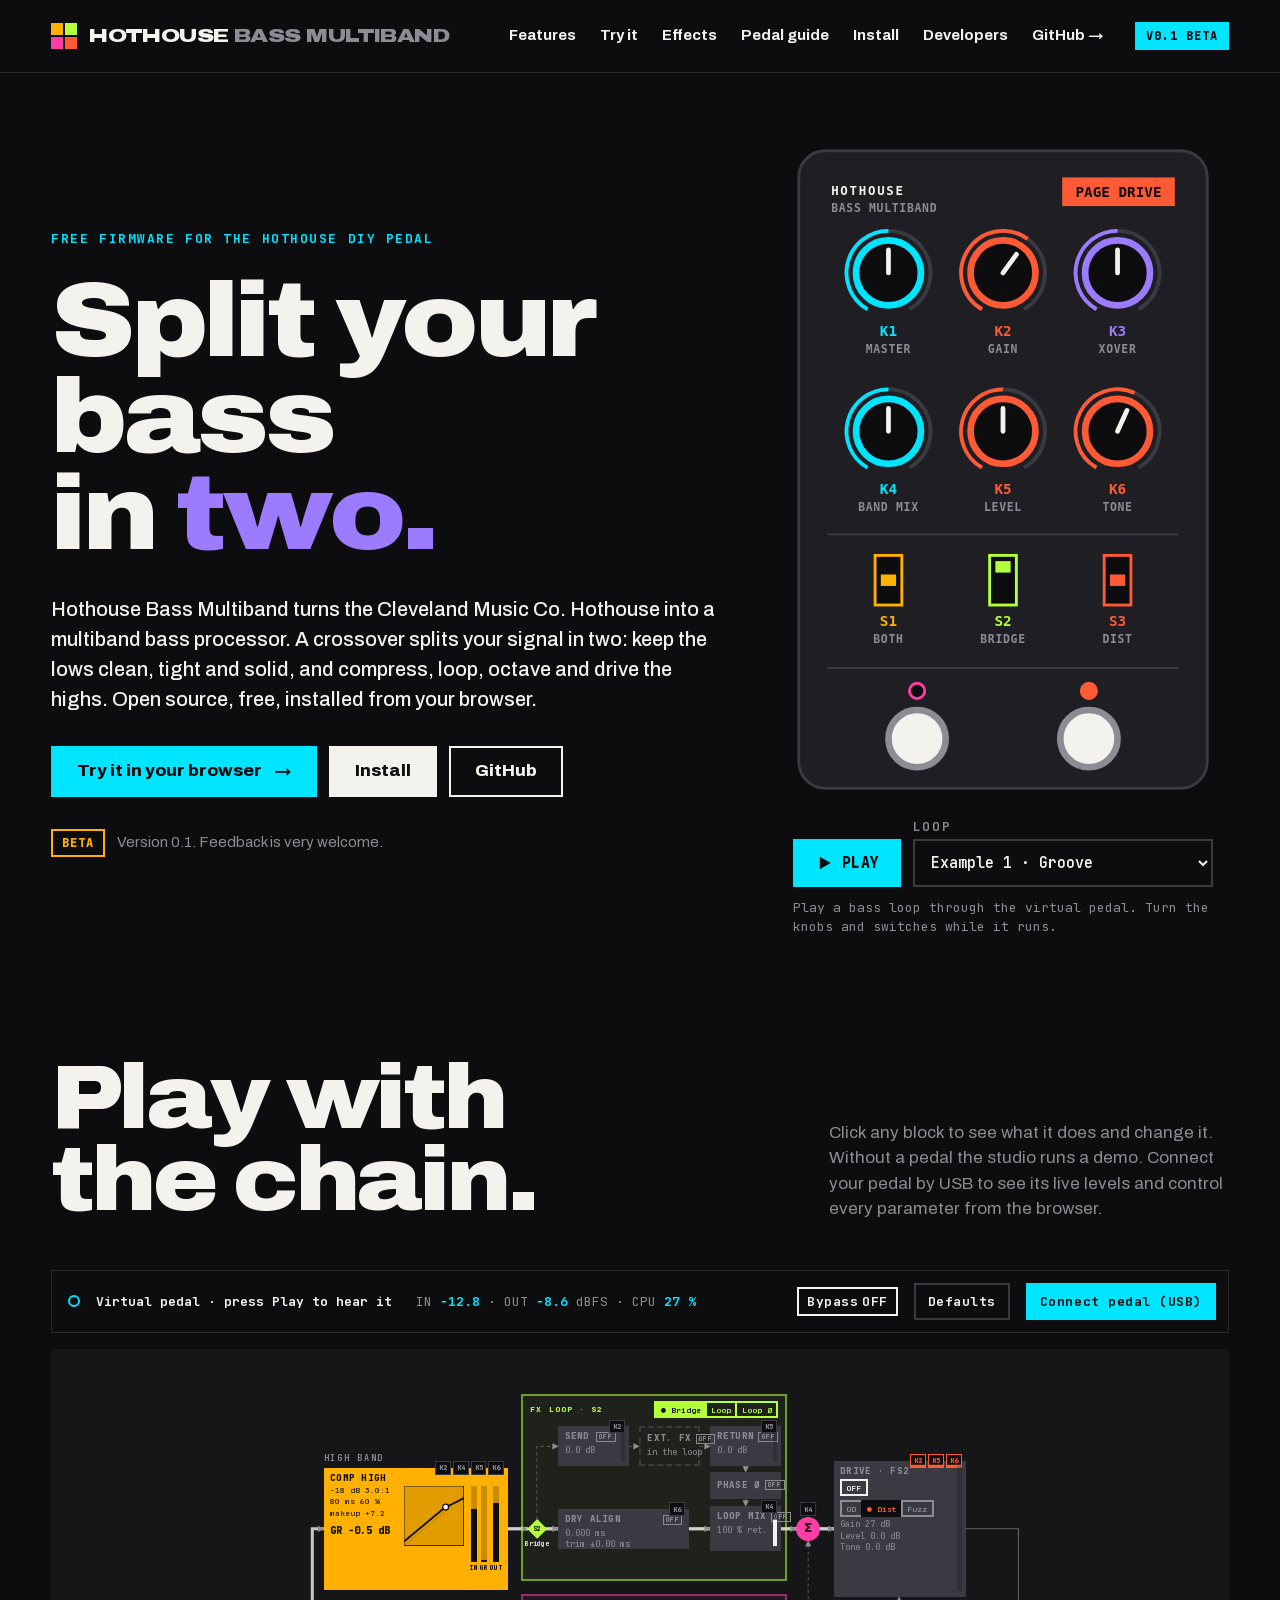
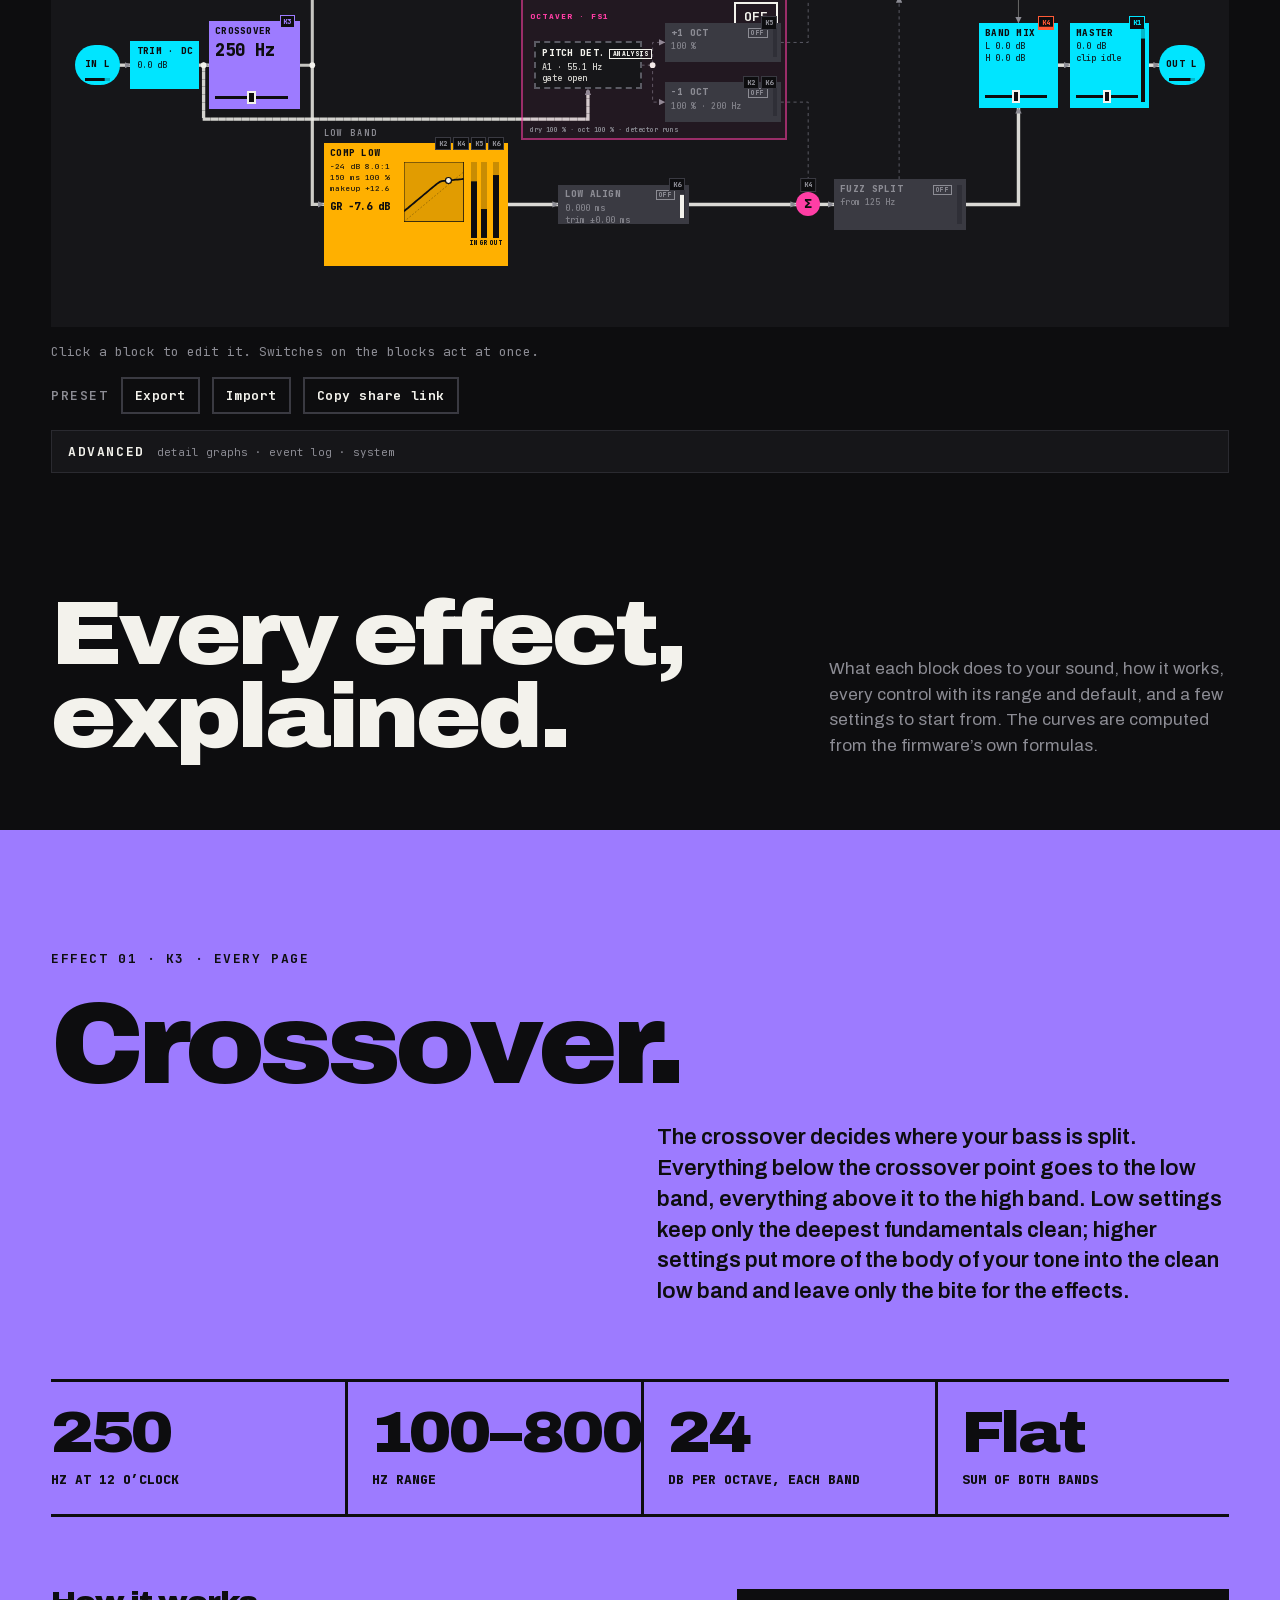
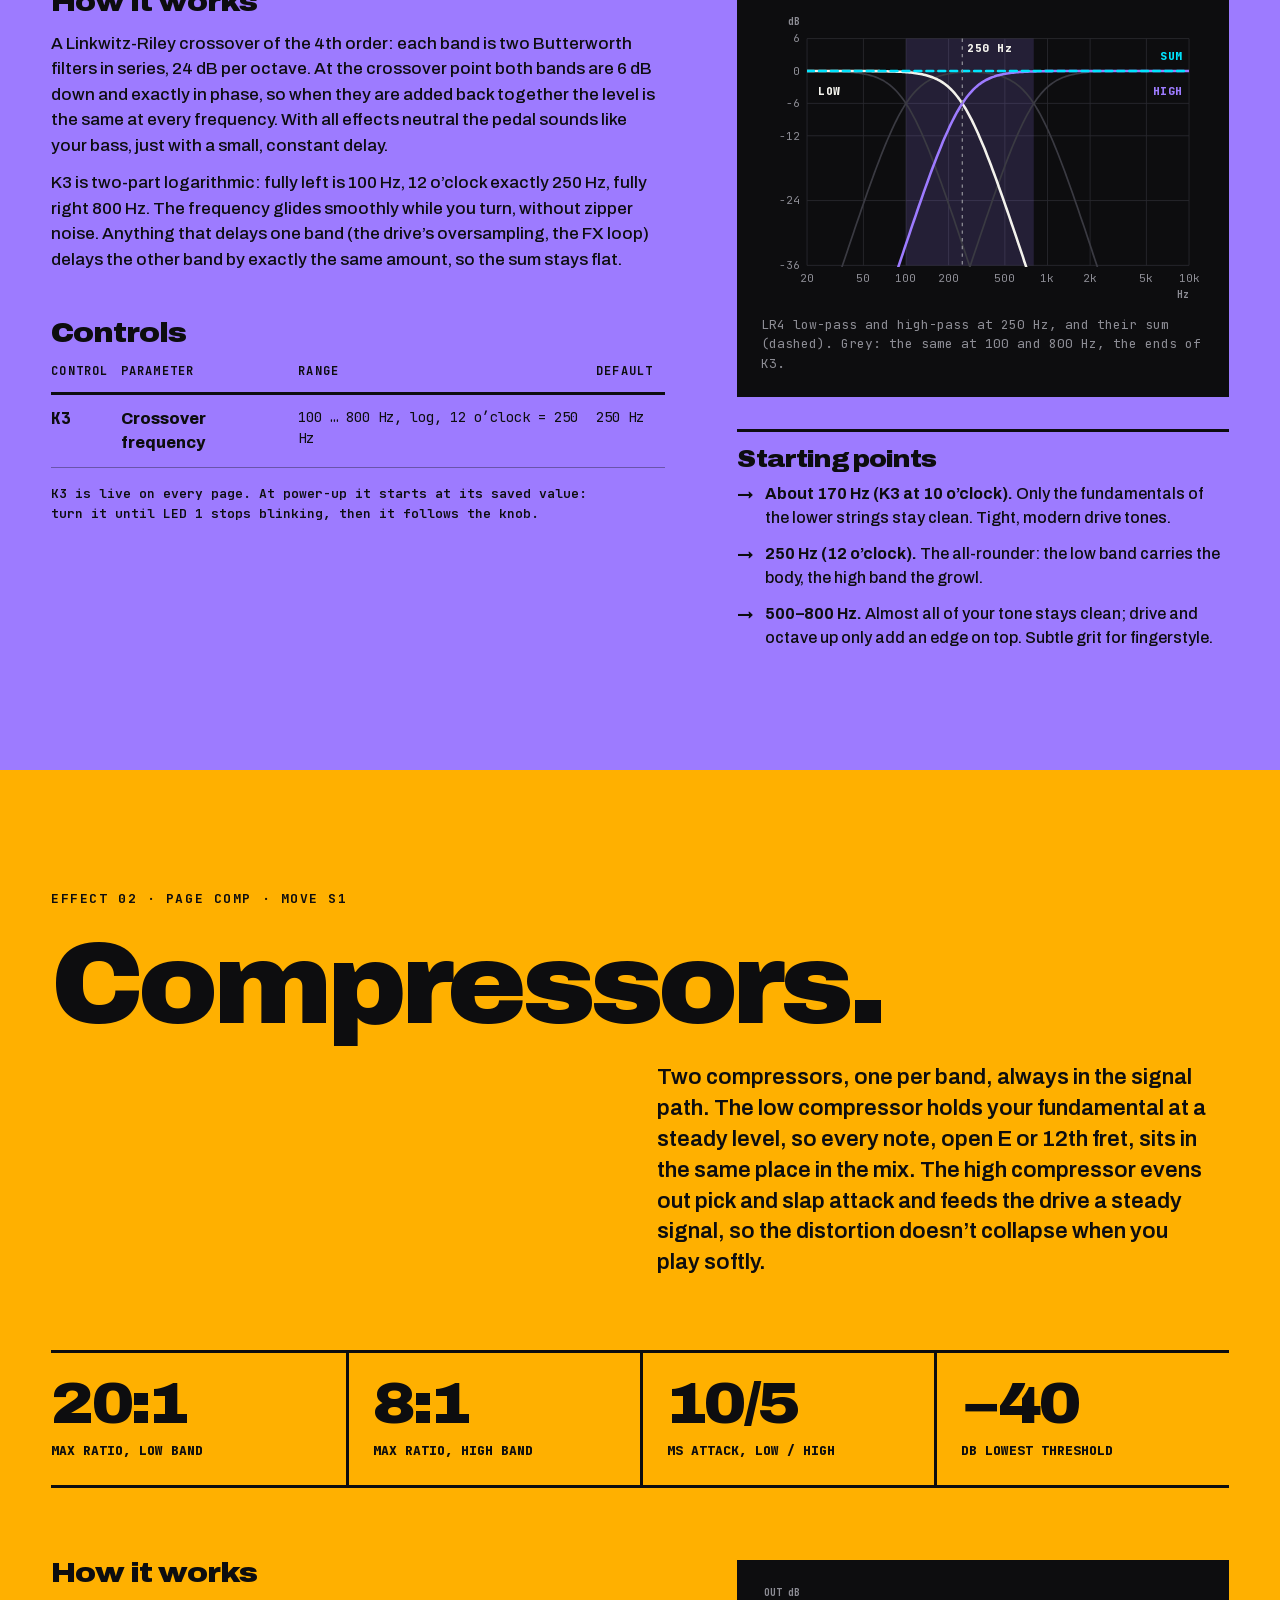
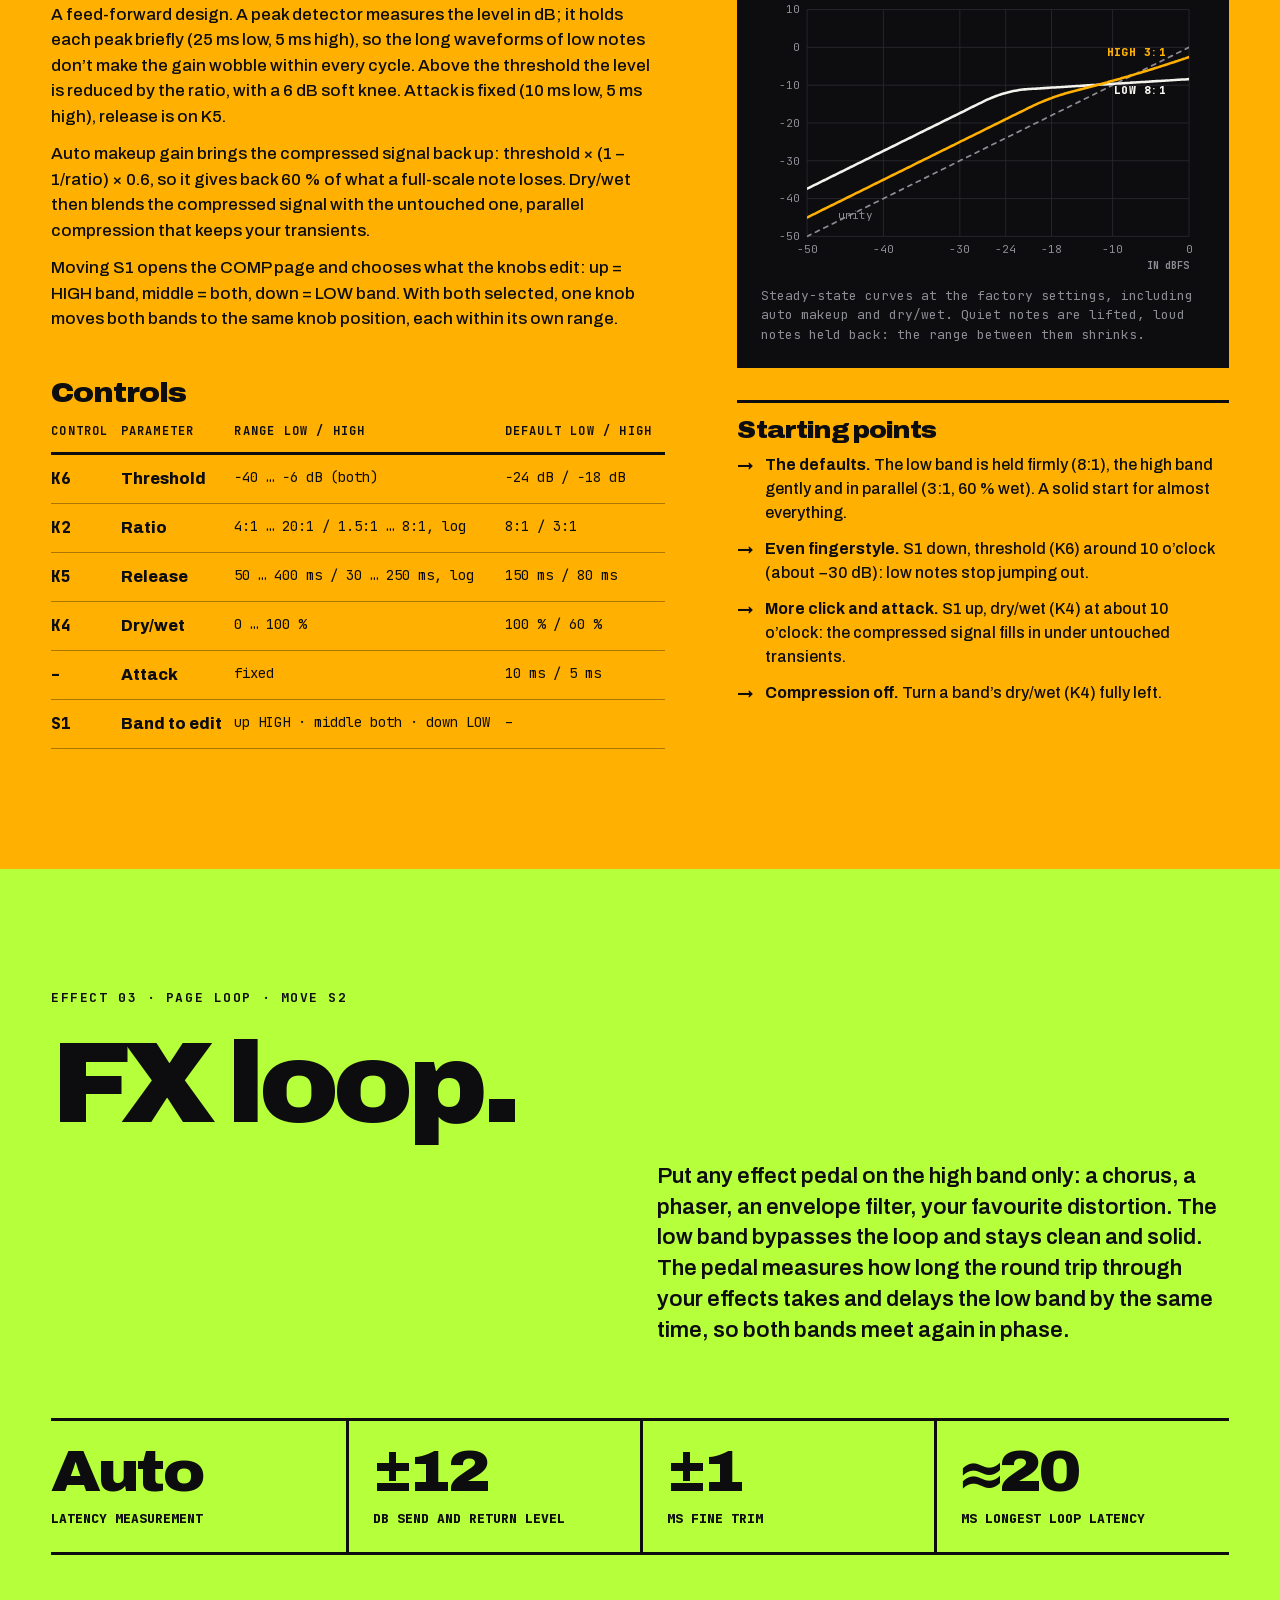
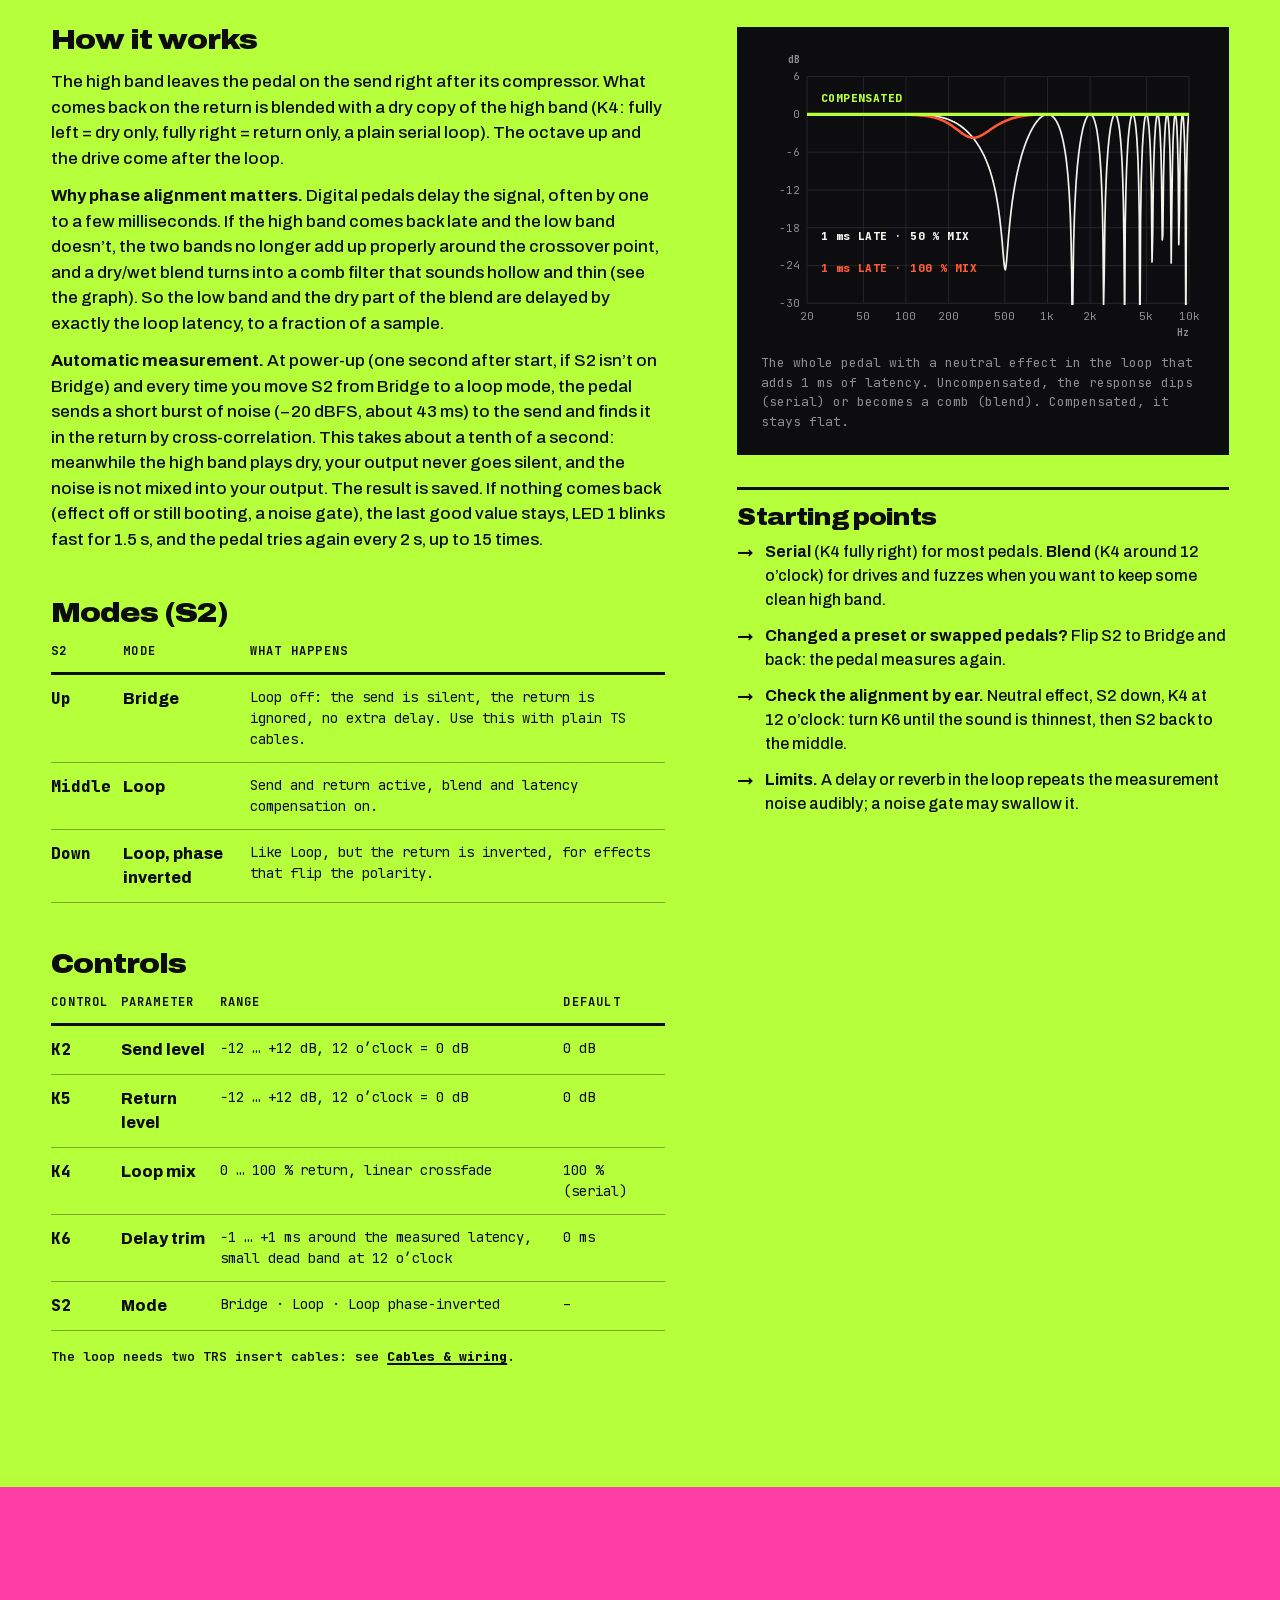
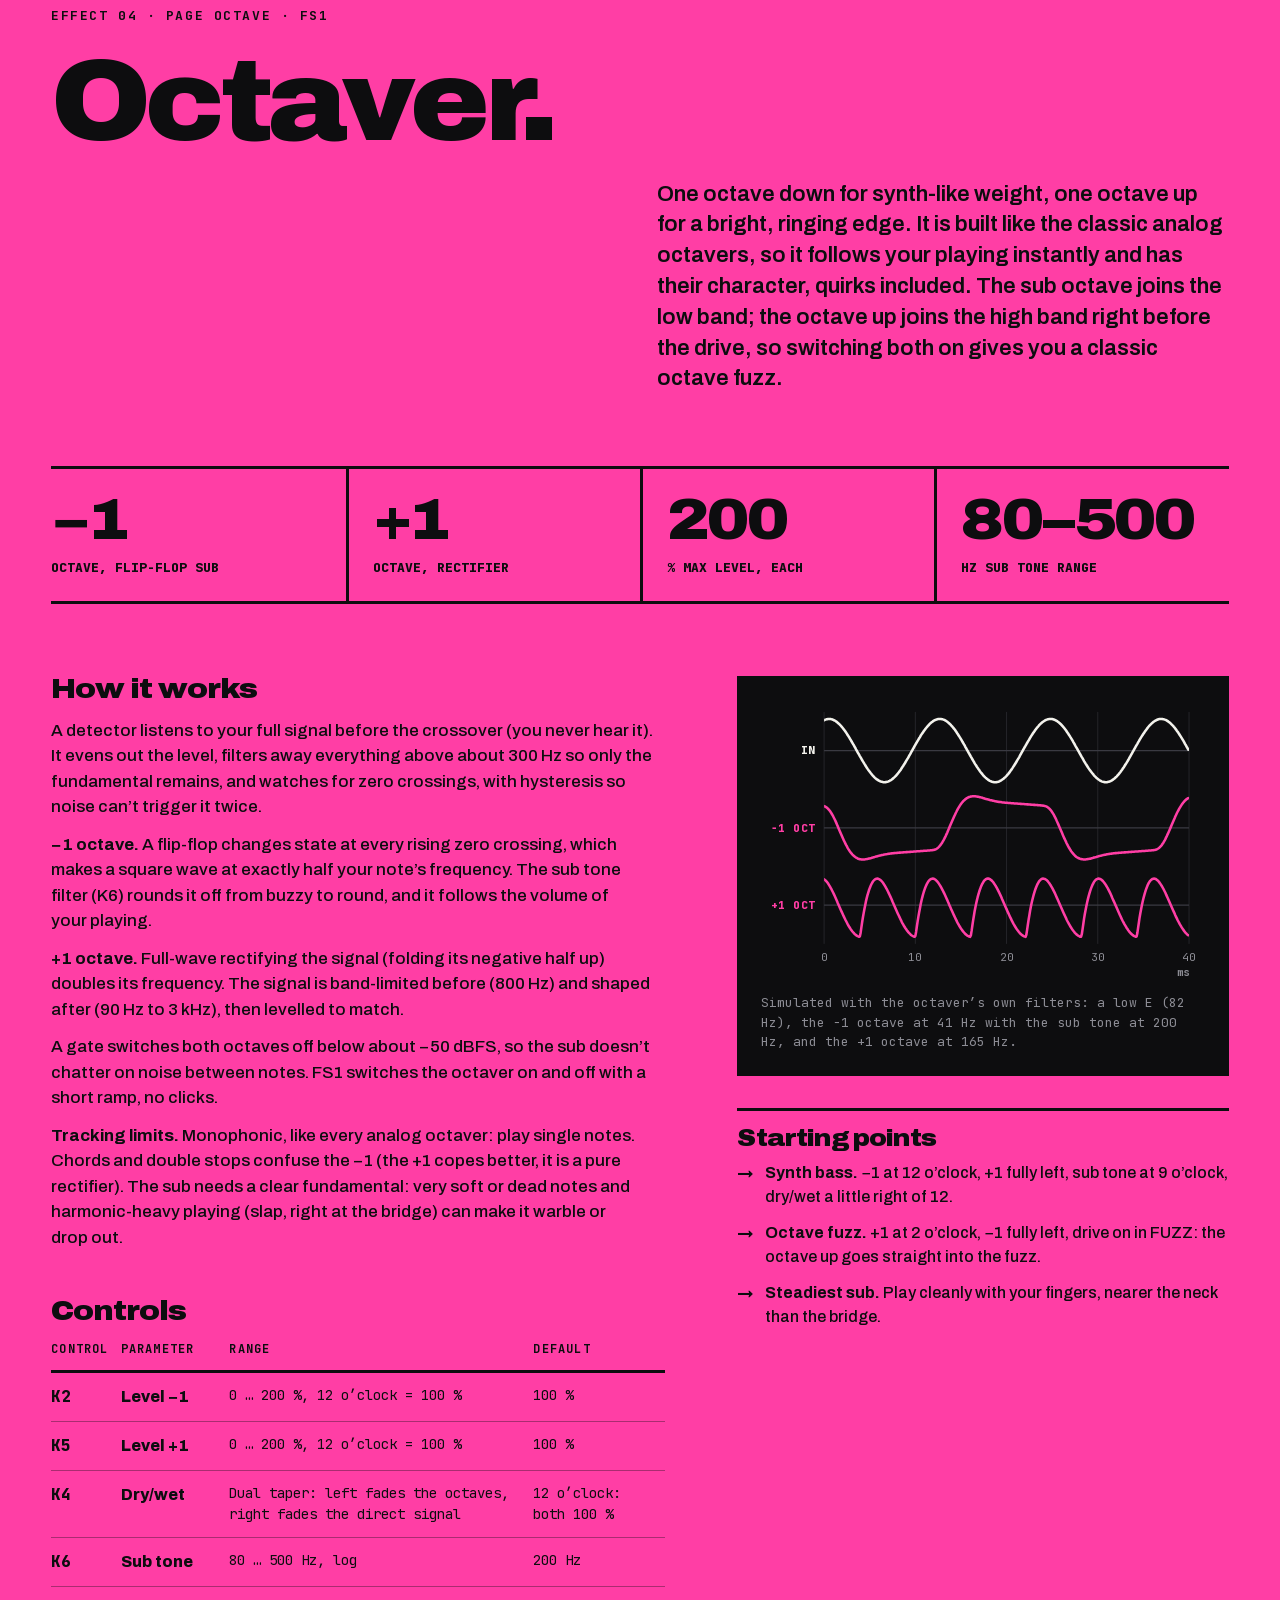
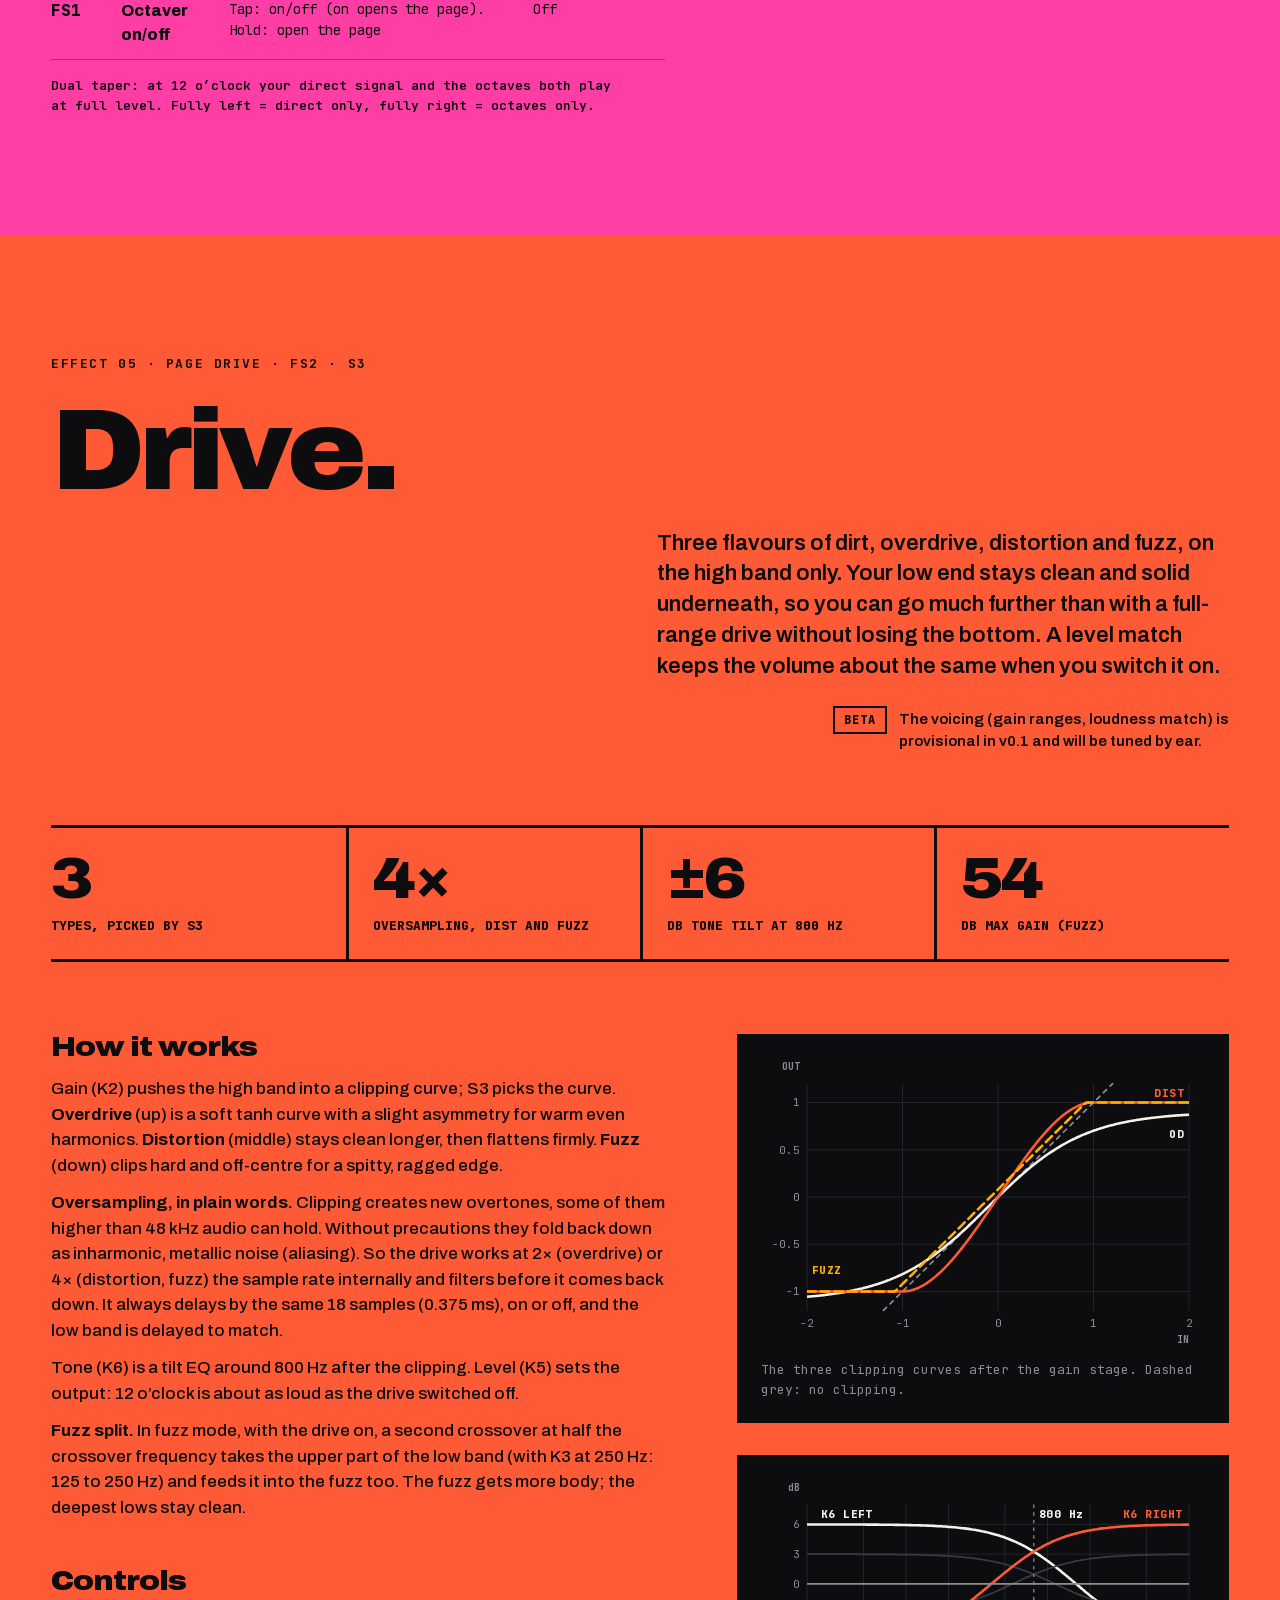
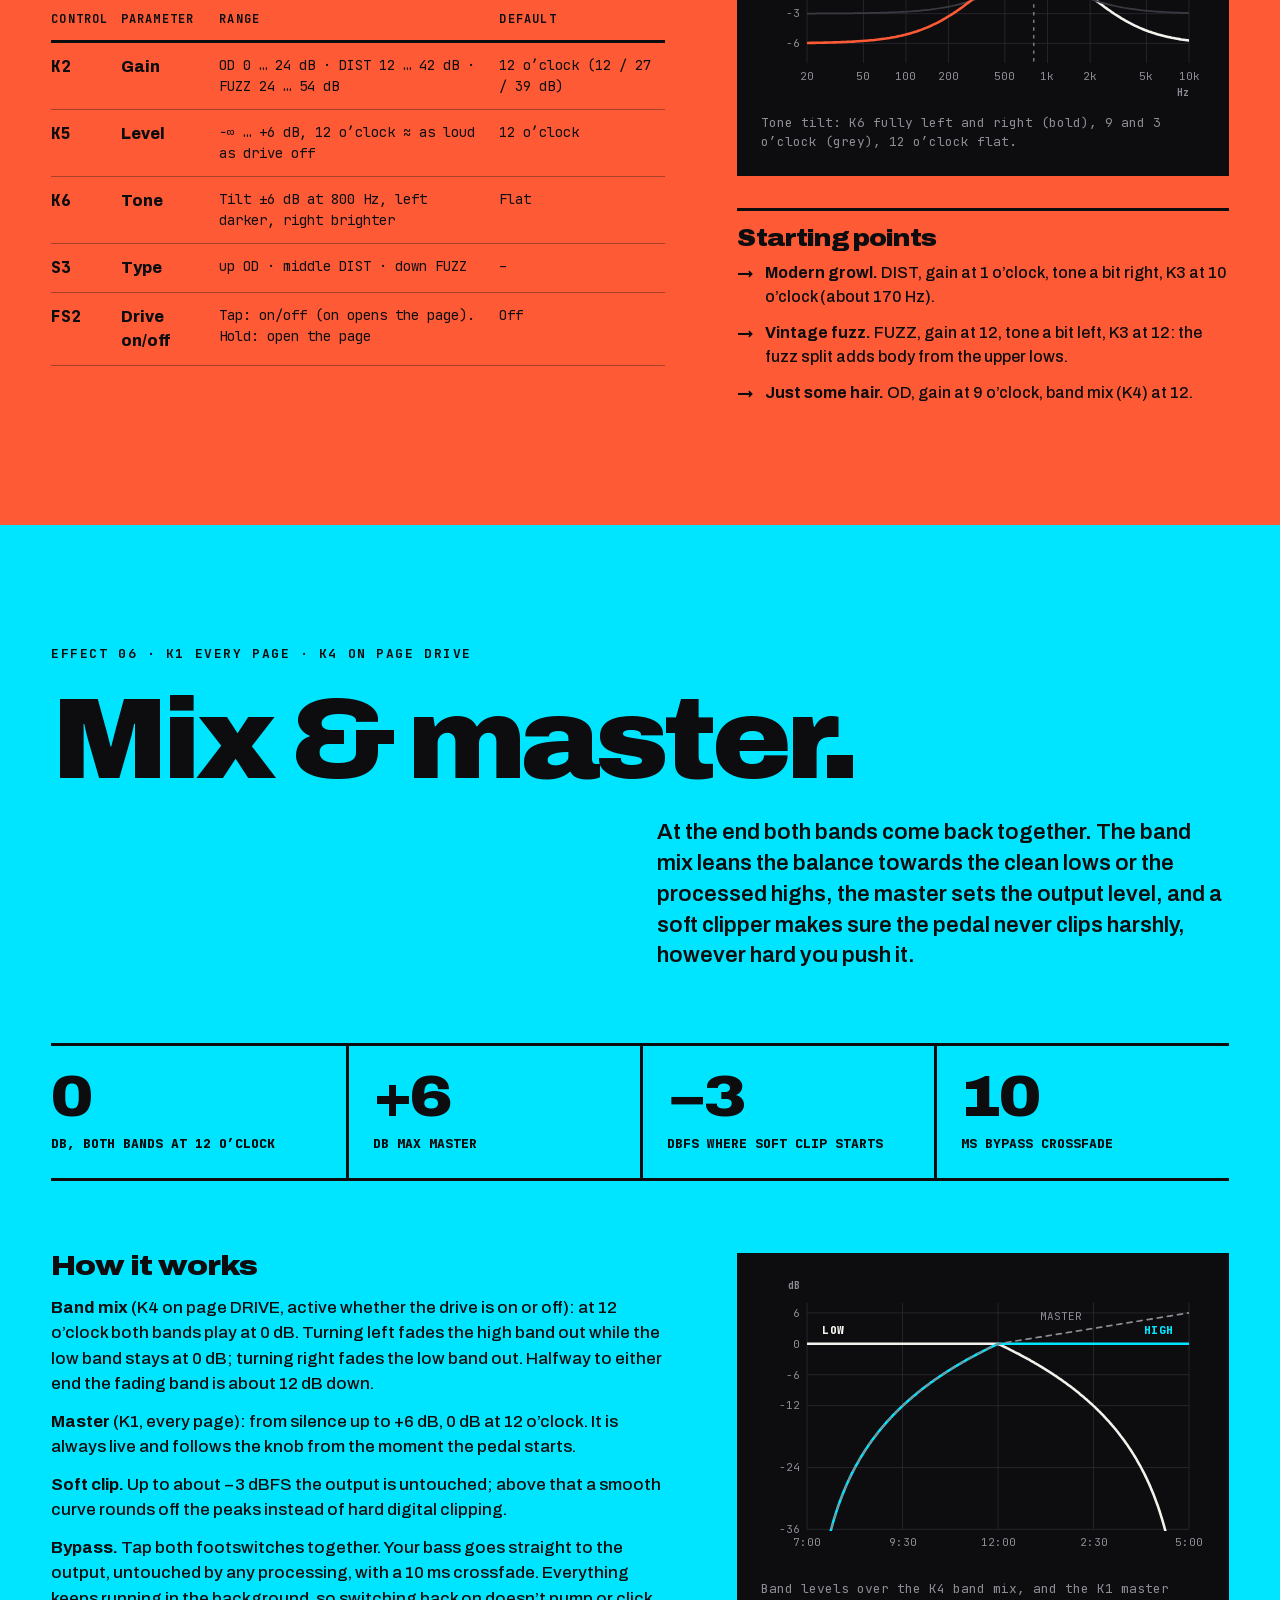
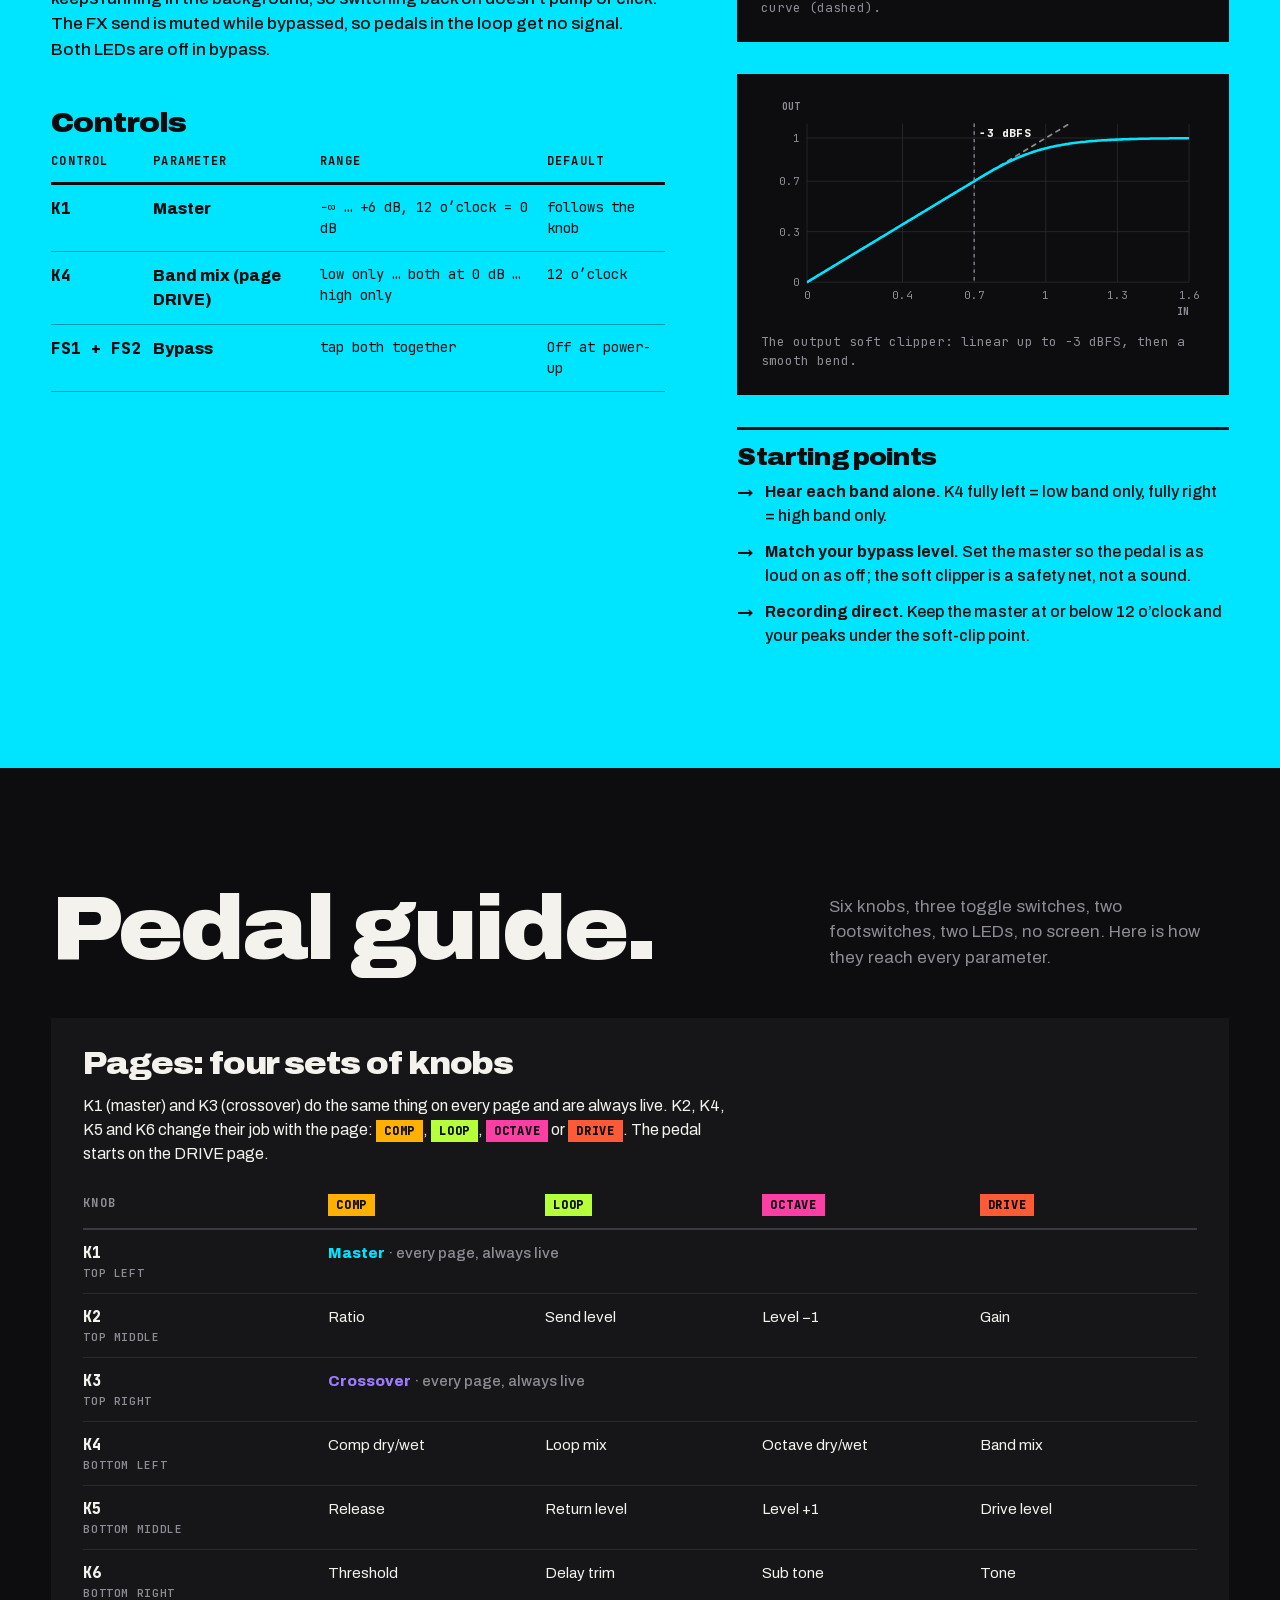
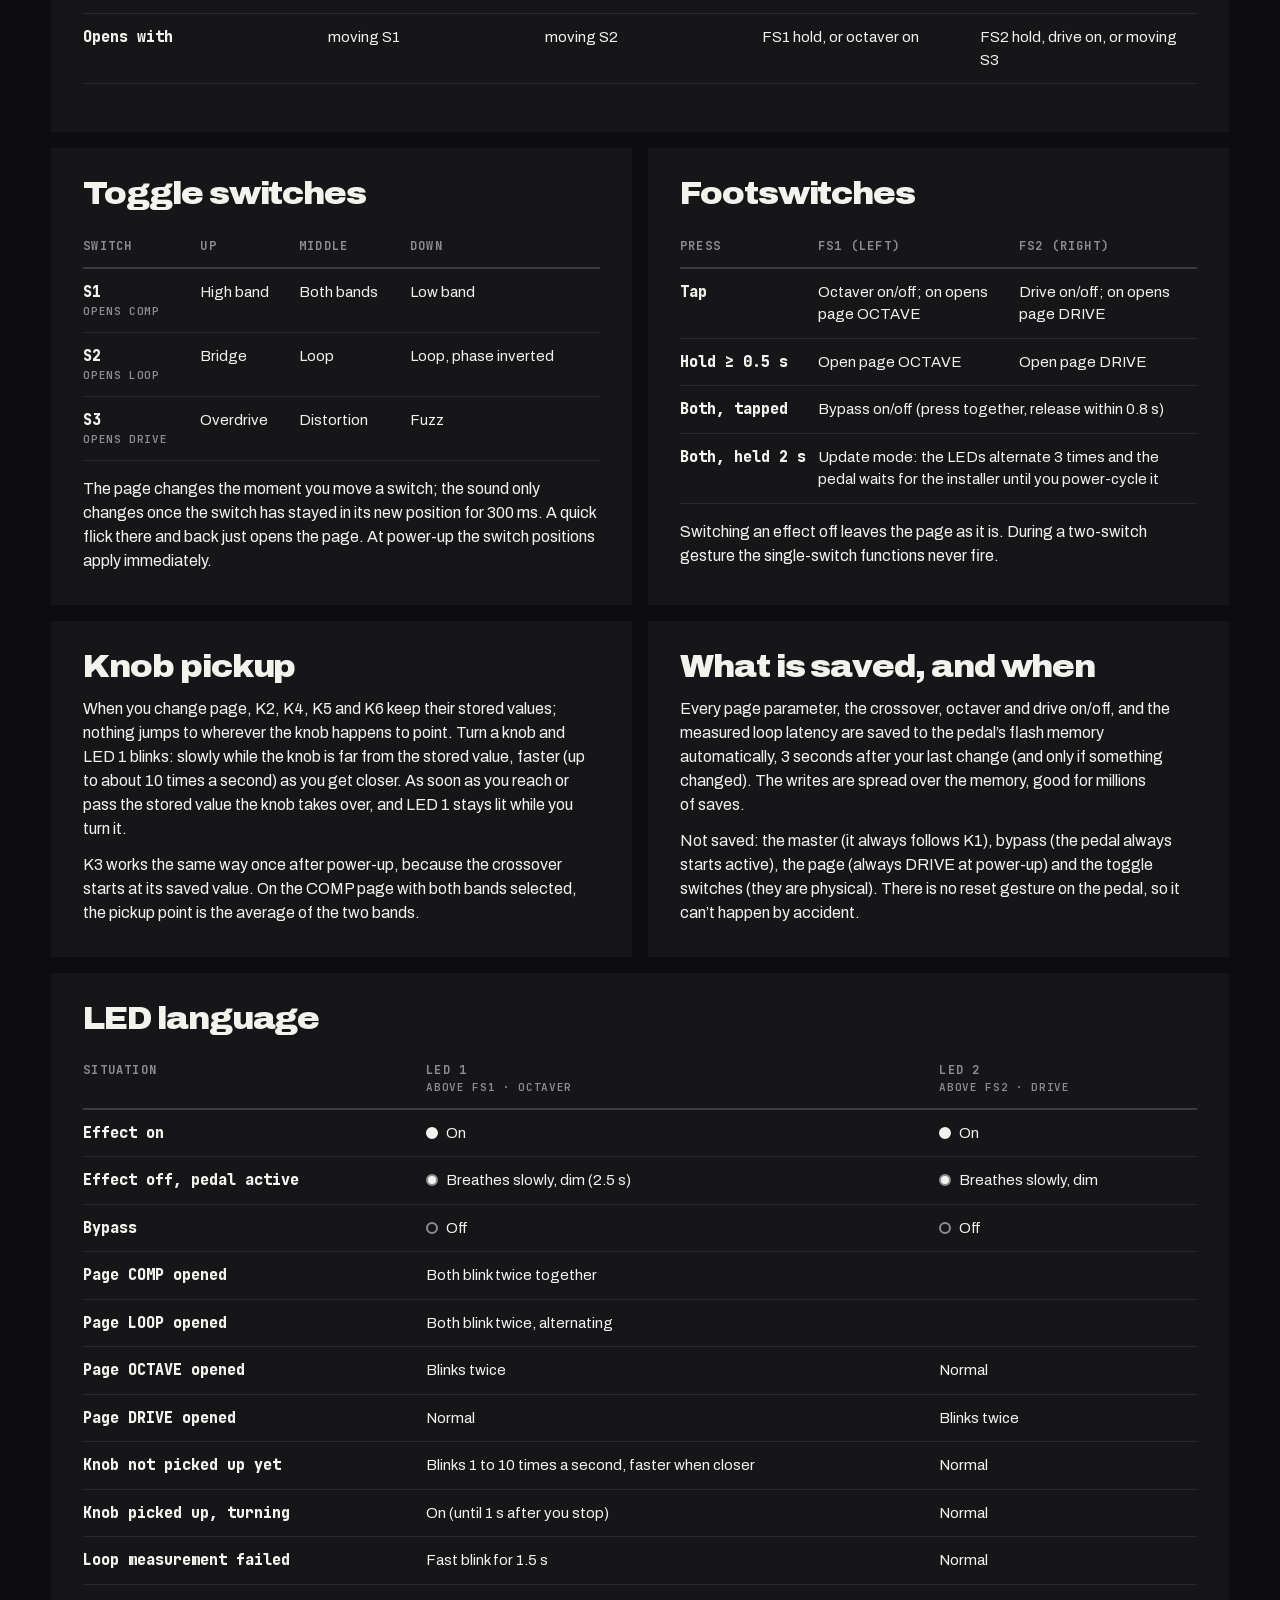
==== commit 075272dc: "Session, player and amp/cab simulation for the virtual pedal - core/session.js: one shared Store, Co" ====
--- a/site/index.html
+++ b/site/index.html
@@ -24,6 +24,7 @@
 <link rel="stylesheet" href="css/base.css">
 <link rel="stylesheet" href="css/site.css">
 <link rel="stylesheet" href="css/studio.css">
+<link rel="stylesheet" href="css/player.css">
 <link rel="stylesheet" href="css/flasher.css">
 <script type="module" src="js/site.js"></script>
 </head>
@@ -72,6 +73,7 @@
     </div>
     <figure class="hero__pedal">
       <img src="img/pedal.svg" width="440" height="680" alt="Illustration of the Hothouse pedal running Bass Multiband on its DRIVE page: six knobs with colored rings, three toggle switches, two LEDs and two footswitches.">
+      <div class="hero__player" id="player-root"></div>
     </figure>
   </div>
   <!-- <div class="wrap">
--- a/site/css/site.css
+++ b/site/css/site.css
@@ -147,6 +147,7 @@
 .status-note .chip { color: var(--fx-comp); flex: none; }
 .hero__pedal { margin: 0; justify-self: center; width: min(100%, 420px); }
 .hero__pedal img { width: 100%; }
+.hero__player { margin-top: var(--sp-5); text-align: left; }
 
 .stats {
   display: grid;
--- a/site/css/player.css
+++ b/site/css/player.css
@@ -0,0 +1,95 @@
+/* Demo player: compact control in the hero and the sticky bottom bar (site/js/player/player-view.js).
+ * Only variables from tokens.css. Works with and without base.css. */
+
+.pl, .pl *, .pl *::before, .pl *::after { box-sizing: border-box; }
+.pl { font-family: var(--sans); font-size: var(--fs-small); line-height: 1.4; color: var(--paper); }
+.pl :where(p, fieldset, legend) { margin: 0; padding: 0; border: 0; }
+.pl :where(button, select, input) { font: inherit; color: inherit; }
+.pl :where(button) { cursor: pointer; }
+.pl :focus-visible { outline: var(--border) solid var(--focus); outline-offset: 2px; }
+.pl [hidden], .pl[hidden] { display: none !important; }
+
+.pl-lab { display: block; font: 600 var(--fs-label) var(--mono); letter-spacing: var(--track-label); text-transform: uppercase; color: var(--mute); margin-bottom: var(--sp-1); }
+.pl-lab b { color: var(--paper); font-weight: 600; letter-spacing: 0; text-transform: none; margin-left: var(--sp-1); }
+.pl-msg { font: var(--fs-label) / 1.45 var(--mono); color: var(--mute); min-height: 1.45em; }
+.pl[data-state="unavailable"] .pl-msg { color: var(--warn); }
+
+.pl-play {
+  display: inline-flex; align-items: center; justify-content: center; gap: var(--sp-2); min-width: 108px; height: 48px; padding: 0 var(--sp-4);
+  font: 800 var(--fs-small) var(--mono); letter-spacing: .04em; text-transform: uppercase;
+  background: var(--fx-io); color: var(--on-fx); border: var(--border) solid var(--fx-io); border-radius: var(--radius);
+  transition: background var(--t-fast), border-color var(--t-fast);
+}
+.pl-play:hover:not(:disabled) { border-color: var(--paper); }
+.pl-play:disabled { background: var(--ink-3); border-color: var(--line-strong); color: var(--mute); cursor: not-allowed; }
+
+.pl-field { display: block; min-width: 0; }
+.pl select, .pl-reset {
+  height: 48px; padding: 0 var(--sp-3); background: var(--ink); color: var(--paper); border: var(--border) solid var(--line-strong); border-radius: var(--radius);
+  font: 600 var(--fs-small) var(--mono); max-width: 100%;
+}
+.pl select { width: 100%; min-width: 0; text-overflow: ellipsis; }
+.pl select:hover:not(:disabled), .pl-reset:hover:not(:disabled) { border-color: var(--paper); }
+.pl select:disabled, .pl-reset:disabled { opacity: .5; cursor: not-allowed; }
+.pl-reset { background: transparent; }
+
+.pl input[type="range"] { width: 100%; height: 48px; margin: 0; accent-color: var(--fx-io); background: transparent; }
+
+.pl-source { min-width: 0; }
+.pl-seg { display: inline-flex; }
+.pl-seg label { position: relative; display: inline-flex; cursor: pointer; }
+.pl-seg input { position: absolute; opacity: 0; width: 100%; height: 100%; margin: 0; cursor: inherit; }
+.pl-seg span { display: inline-flex; align-items: center; height: 48px; padding: 0 var(--sp-3); font: 700 var(--fs-label) var(--mono); border: var(--border) solid var(--line-strong); margin-left: calc(-1 * var(--border)); white-space: nowrap; }
+.pl-seg label:first-child span { margin-left: 0; }
+.pl-seg input:checked + span { background: var(--paper); color: var(--ink); border-color: var(--paper); }
+.pl-seg input:checked + span::before { content: "●"; margin-right: var(--sp-2); }
+.pl-seg input:focus-visible + span { outline: var(--border) solid var(--focus); outline-offset: 2px; position: relative; z-index: 1; }
+
+/* ---- compact (hero) */
+.pl--compact { max-width: 560px; display: grid; grid-template-columns: auto minmax(0, 1fr); gap: var(--sp-3); align-items: end; }
+.pl--compact .pl-msg { grid-column: 1 / -1; }
+.pl--compact .pl-field--loop { min-width: 0; }
+
+/* ---- sticky bar */
+.pl--bar {
+  position: fixed; left: 0; right: 0; bottom: 0; z-index: 60; padding: var(--sp-3) var(--gut) var(--sp-3);
+  background: var(--ink-2); border-top: var(--border) solid var(--fx-io);
+}
+.pl--bar .pl-row { display: flex; flex-wrap: wrap; align-items: end; gap: var(--sp-3) var(--sp-4); max-width: var(--max); margin: 0 auto; }
+.pl--bar .pl-extra { display: contents; }
+.pl--bar .pl-more { display: none; }
+.pl--bar [data-play] { order: 1; }
+.pl--bar .pl-field--loop { order: 2; flex: 1 1 200px; max-width: 280px; }
+.pl--bar .pl-field--amp { order: 3; flex: 1 1 170px; max-width: 220px; }
+.pl--bar .pl-field--vol { order: 4; flex: 1 1 160px; max-width: 240px; }
+.pl--bar .pl-source { order: 5; }
+.pl--bar .pl-reset { order: 6; }
+.pl--bar .pl-msg { max-width: var(--max); margin: var(--sp-2) auto 0; min-height: 0; }
+html.has-player-bar body { padding-bottom: var(--pl-h, 0px); }
+
+@media (max-width: 760px) {
+  .pl--bar { padding-top: var(--sp-2); padding-bottom: var(--sp-2); }
+  .pl--bar .pl-row { gap: var(--sp-2) var(--sp-3); }
+  .pl--bar .pl-play { min-width: 48px; width: 48px; padding: 0; }
+  .pl--bar .pl-play [data-playlabel] { display: none; }
+  .pl--bar select, .pl--bar .pl-reset, .pl--bar .pl-seg span, .pl--bar input[type="range"], .pl--bar .pl-more, .pl--bar .pl-play { height: 44px; }
+  .pl--bar .pl-play { width: 44px; min-width: 44px; }
+  .pl--bar .pl-field--loop { flex: 1 1 calc(100% - 56px); max-width: none; min-width: 0; }
+  .pl--bar .pl-field--loop .pl-lab { position: absolute; width: 1px; height: 1px; overflow: hidden; clip: rect(0 0 0 0); margin: 0; }
+  .pl--bar .pl-field--vol { flex: 1 1 0; max-width: none; display: flex; align-items: center; gap: var(--sp-2); }
+  .pl--bar .pl-field--vol .pl-lab { margin: 0; white-space: nowrap; }
+  .pl--bar .pl-field--vol .pl-lab b { display: none; }
+  .pl--bar .pl-more { display: inline-flex; align-items: center; justify-content: center; order: 5; flex: 0 0 auto; padding: 0 var(--sp-3);
+    background: transparent; border: var(--border) solid var(--line-strong); border-radius: var(--radius); font: 700 var(--fs-label) var(--mono); }
+  .pl--bar .pl-more[aria-expanded="true"] { border-color: var(--paper); }
+  .pl--bar .pl-more::after { content: "▾"; margin-left: var(--sp-2); }
+  .pl--bar .pl-more[aria-expanded="true"]::after { content: "▴"; }
+  .pl--bar .pl-extra { display: none; order: 6; flex: 1 1 100%; flex-wrap: wrap; align-items: end; gap: var(--sp-2) var(--sp-3); }
+  .pl--bar.is-open .pl-extra { display: flex; }
+  .pl--bar .pl-extra .pl-field--amp { flex: 1 1 100%; max-width: none; order: 0; }
+  .pl--bar .pl-extra .pl-source { flex: 1 1 auto; order: 0; }
+  .pl--bar .pl-extra .pl-reset { flex: 0 0 auto; order: 0; }
+  .pl--bar .pl-msg { display: none; }
+  .pl--bar .pl-seg span { padding: 0 var(--sp-2); }
+}
+@media (prefers-reduced-motion: reduce) { .pl-play { transition: none; } }
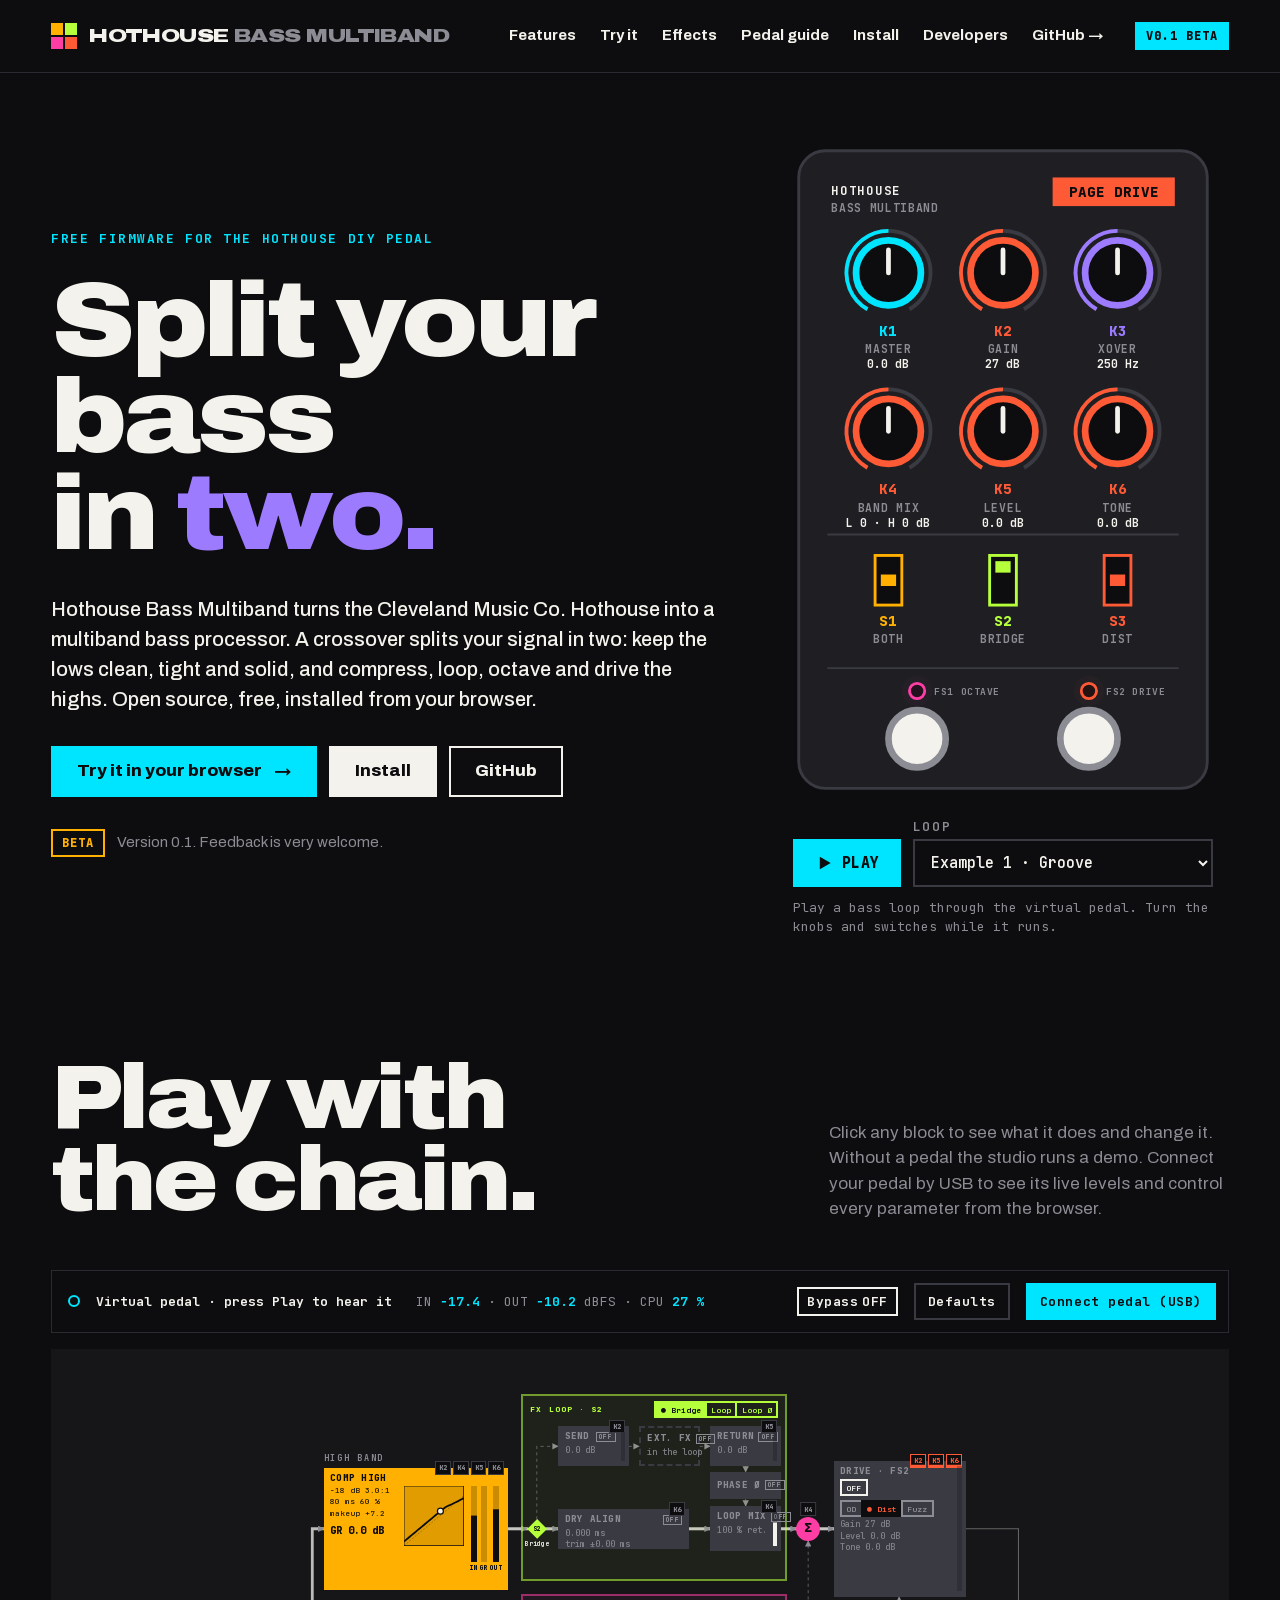
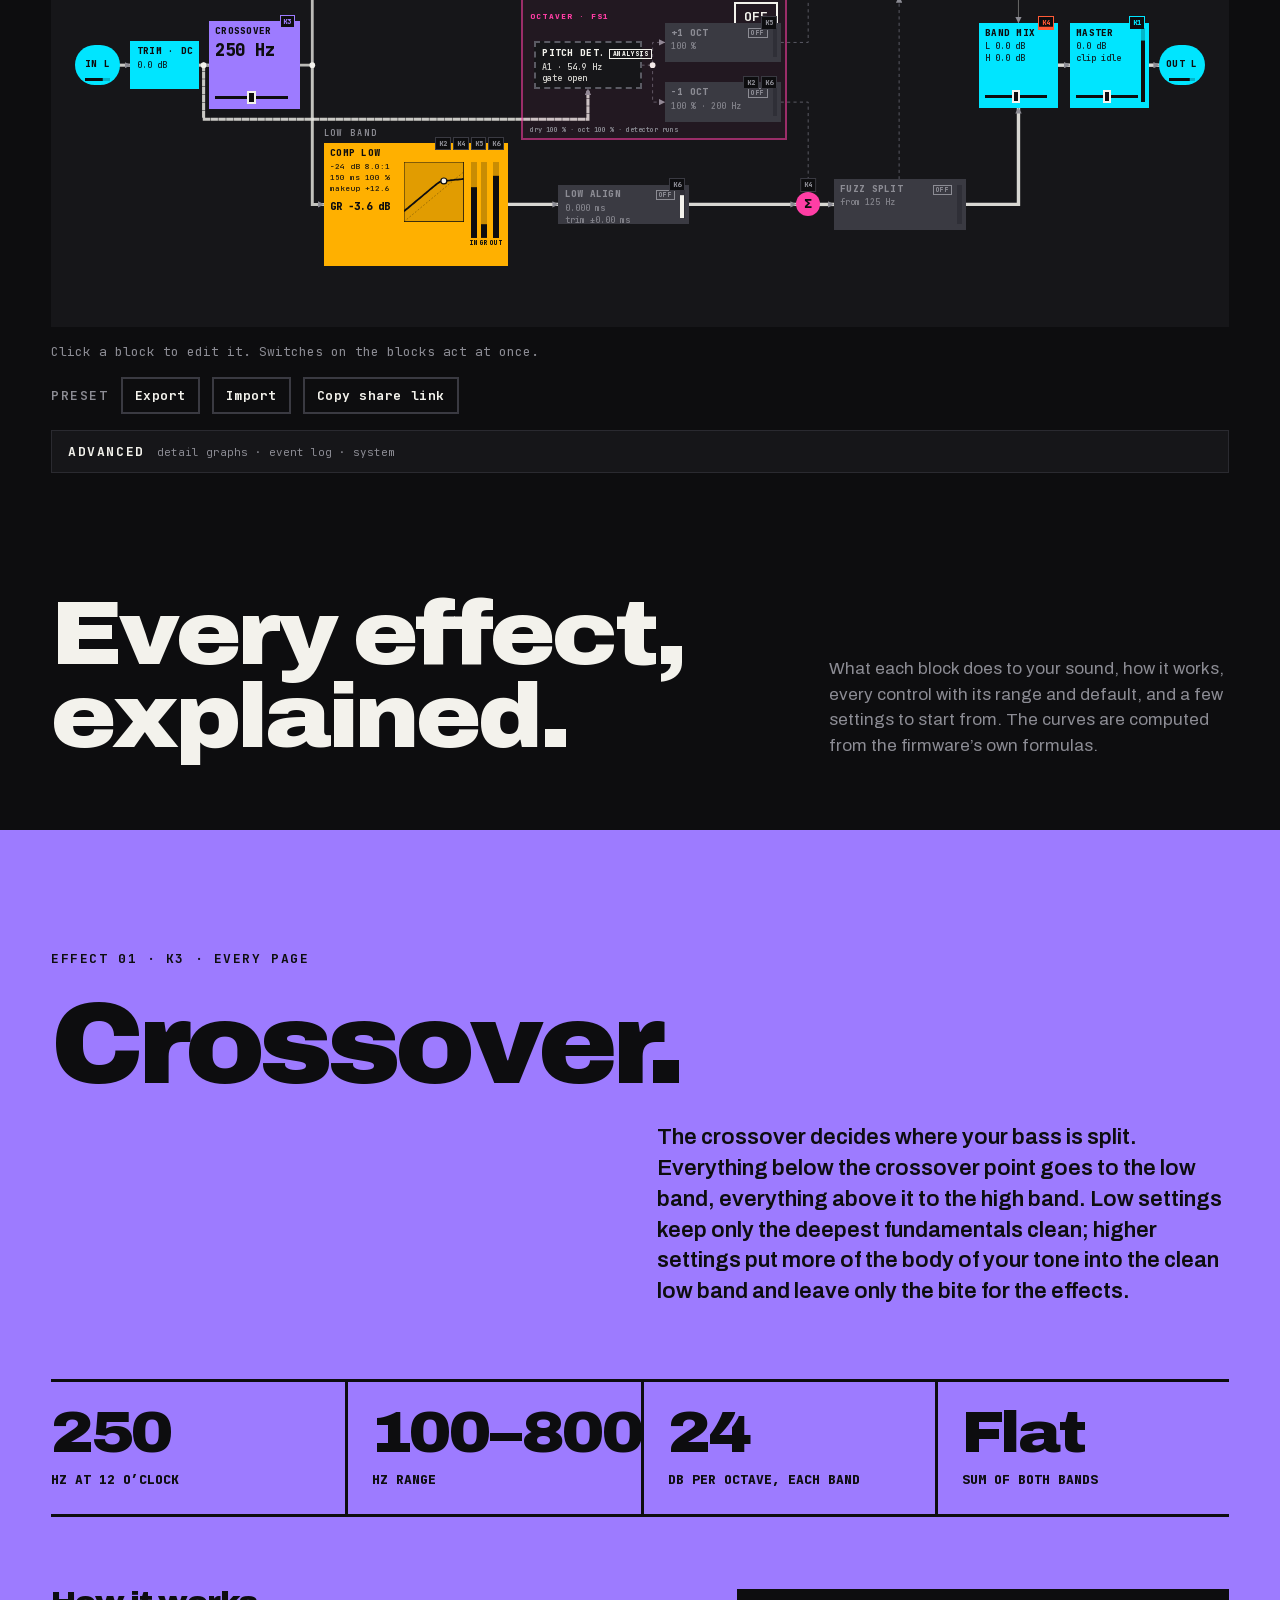
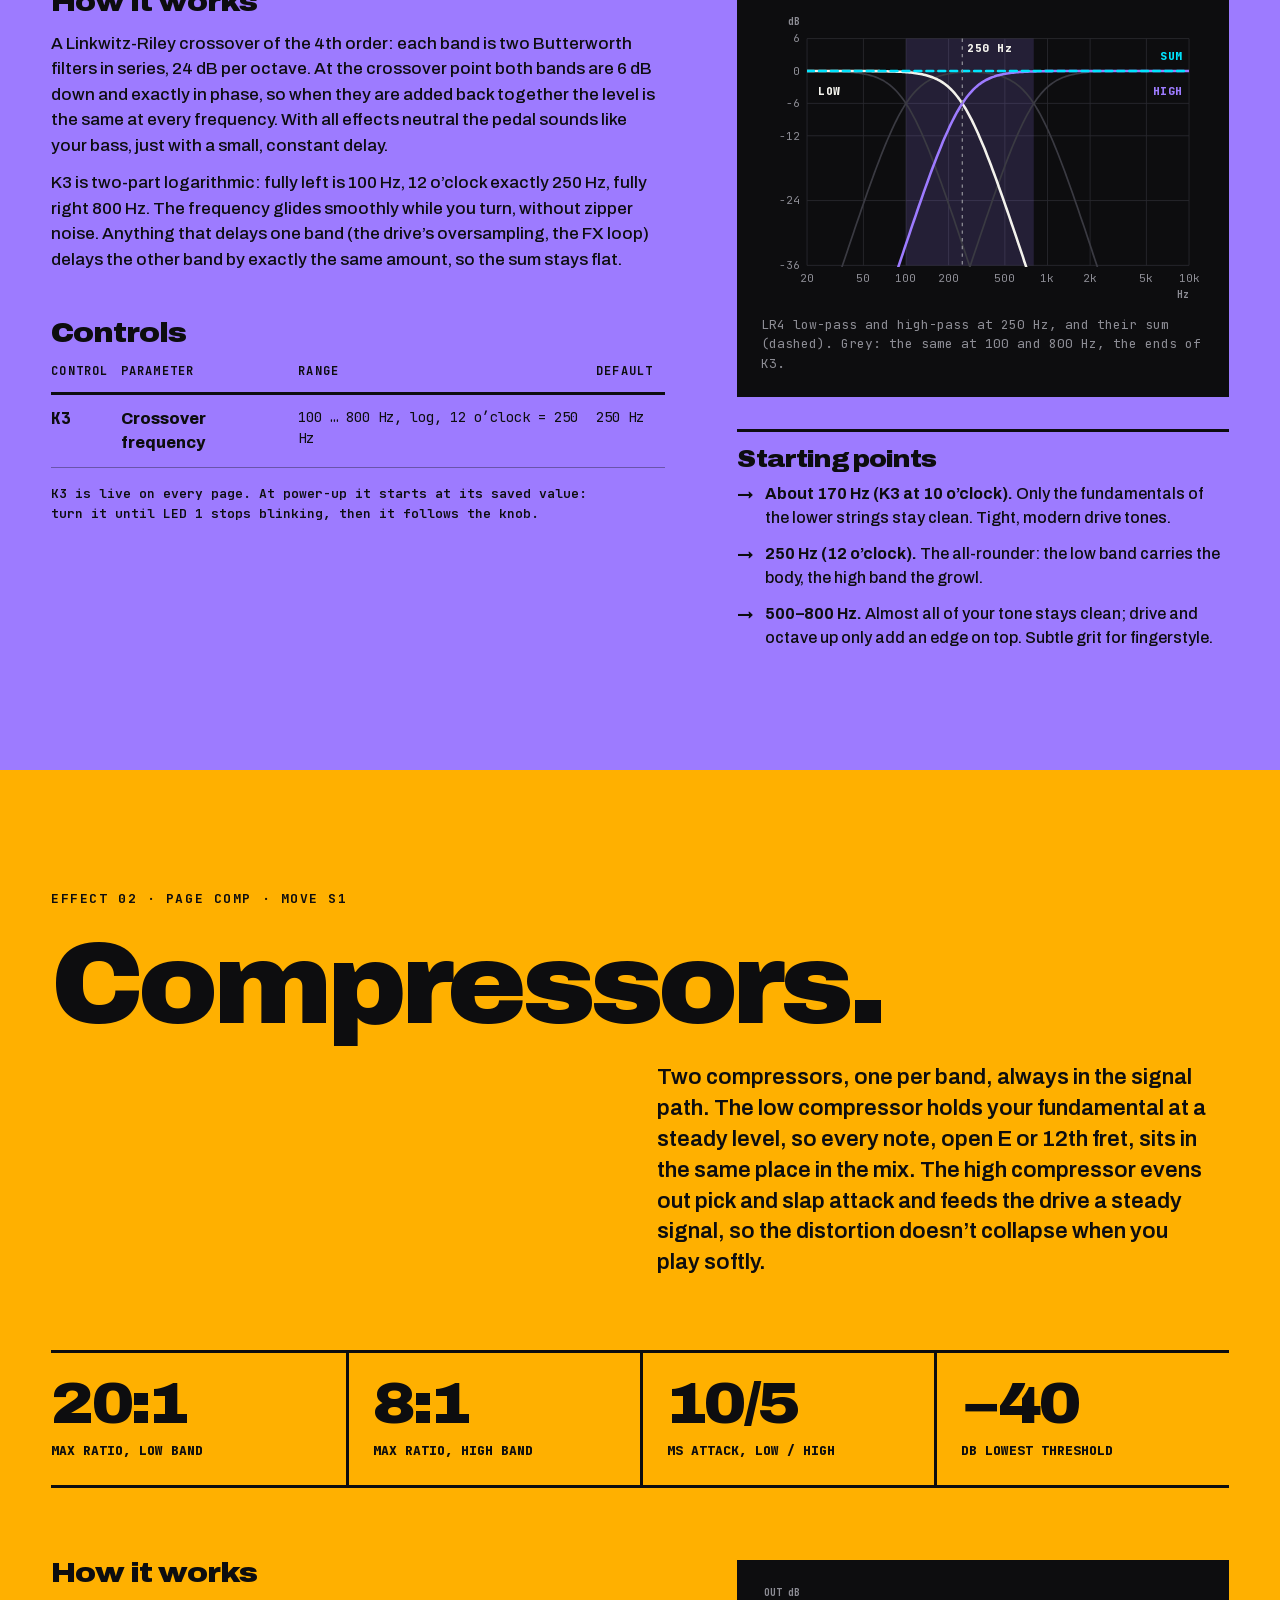
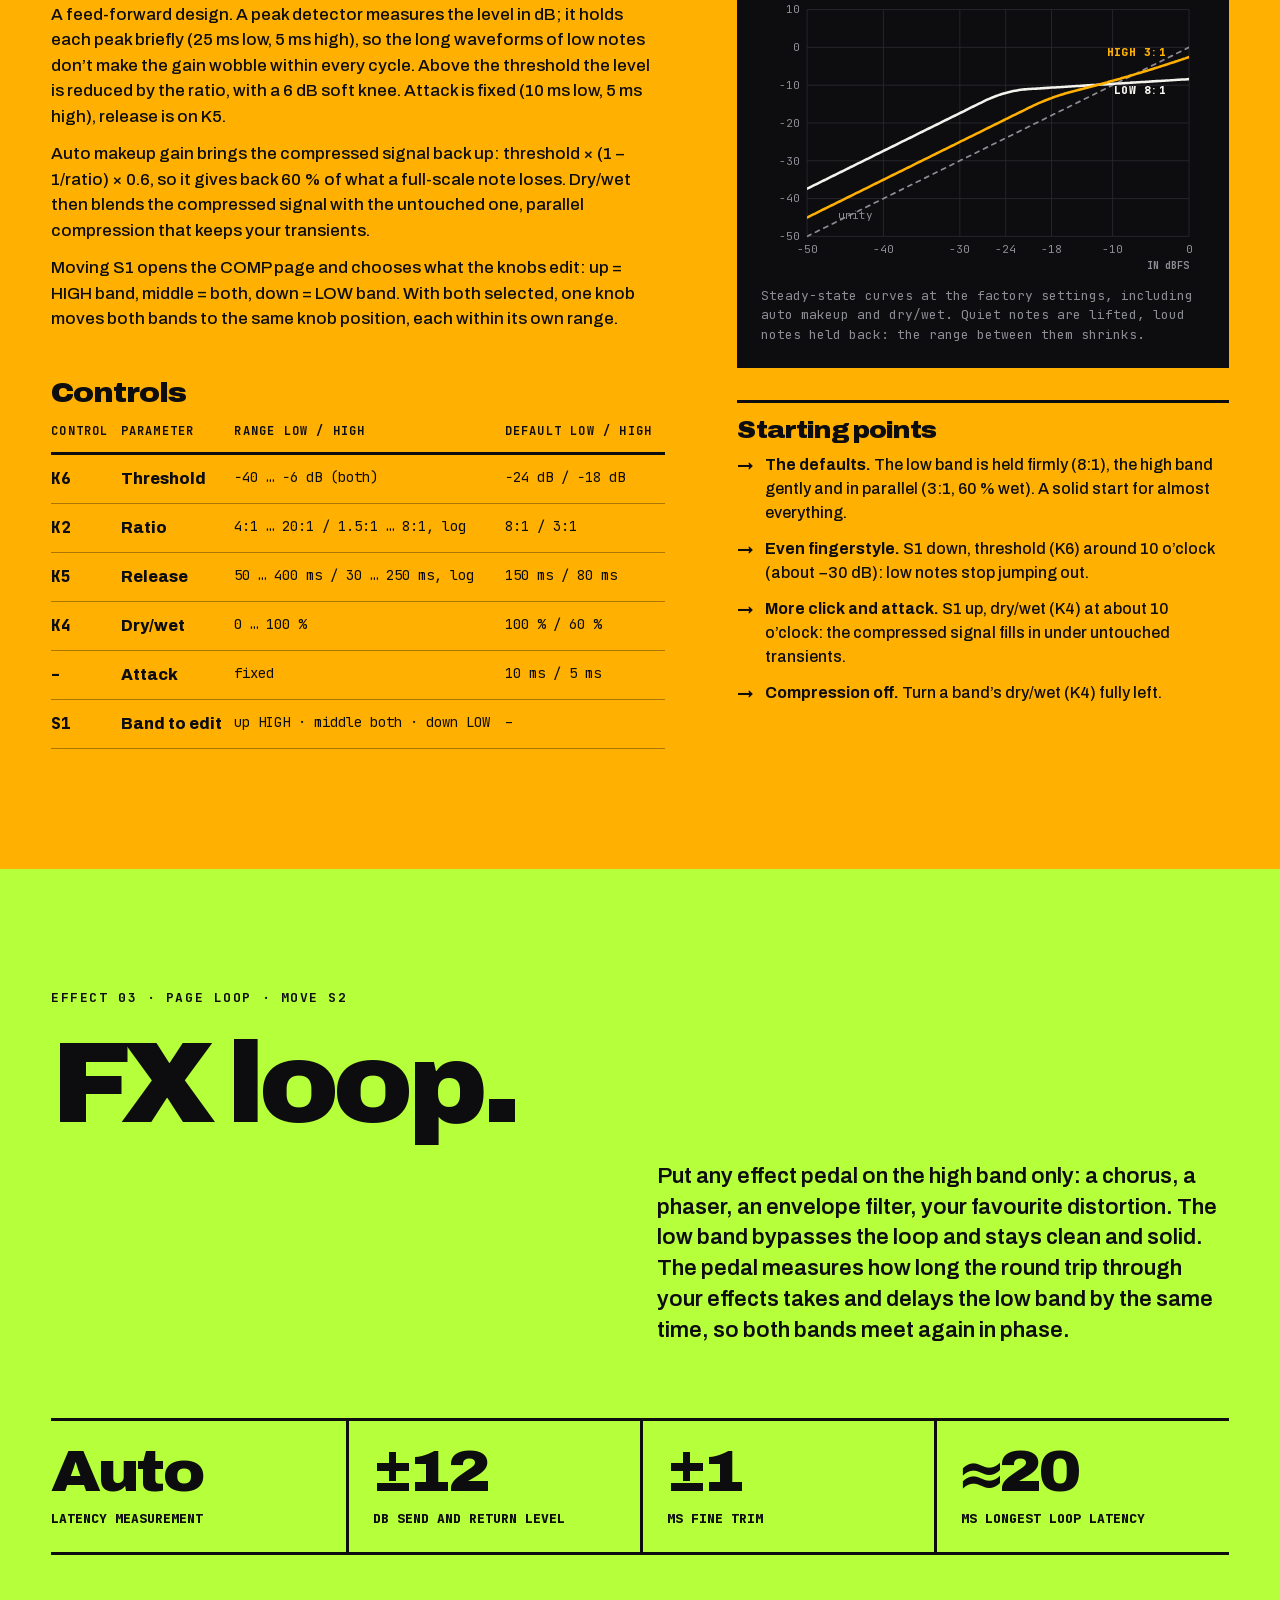
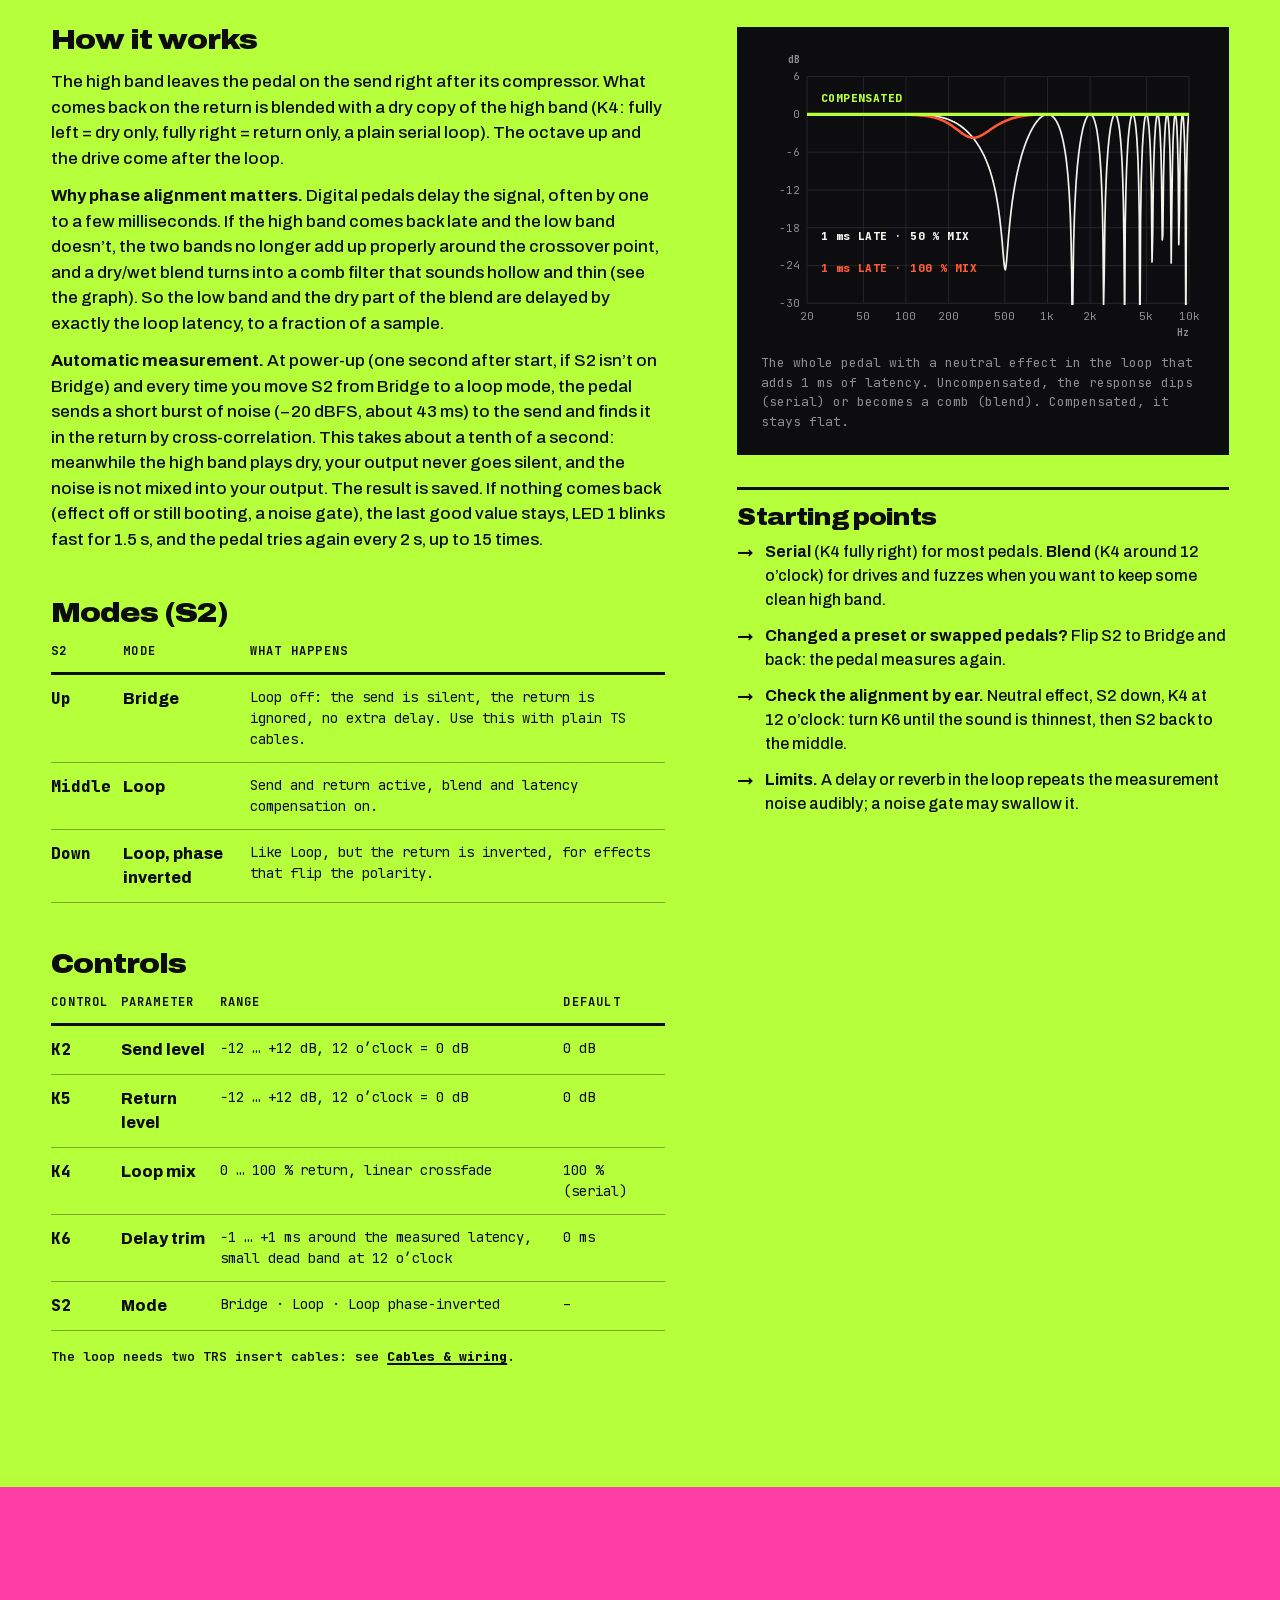
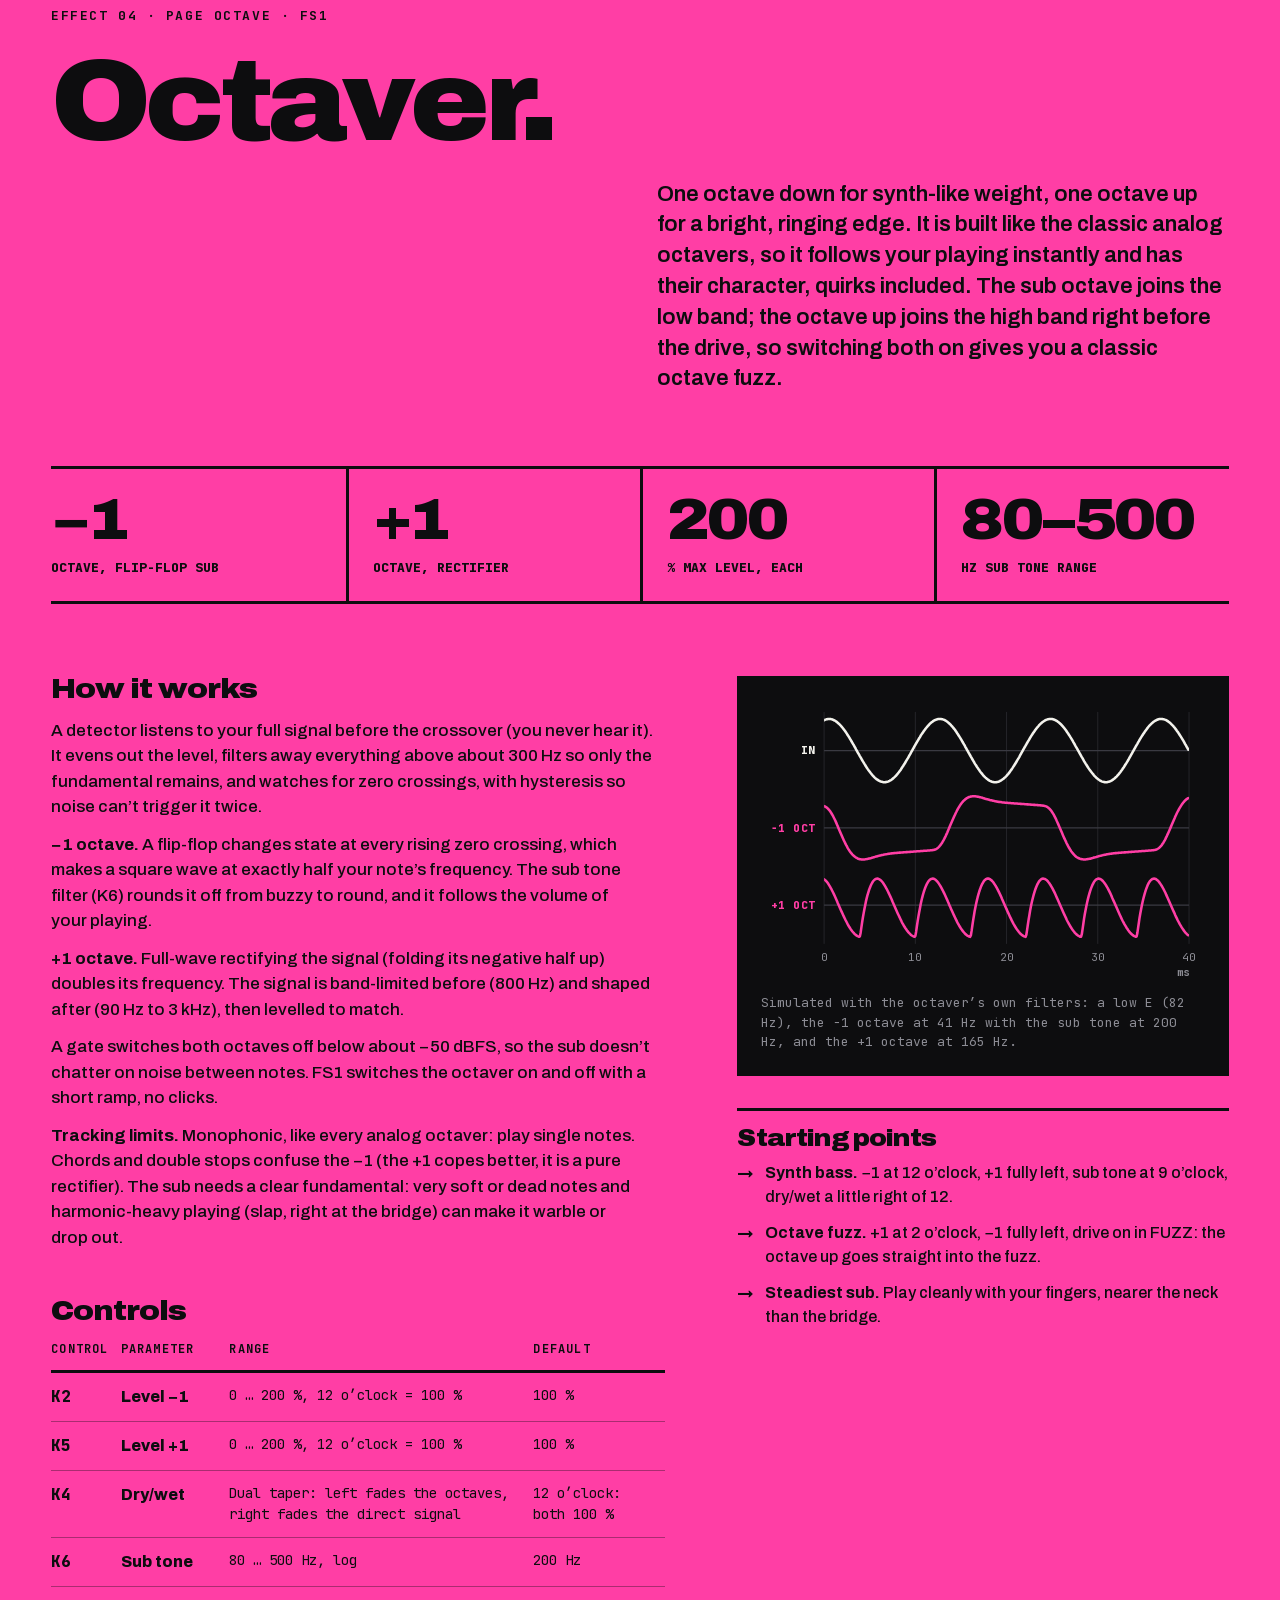
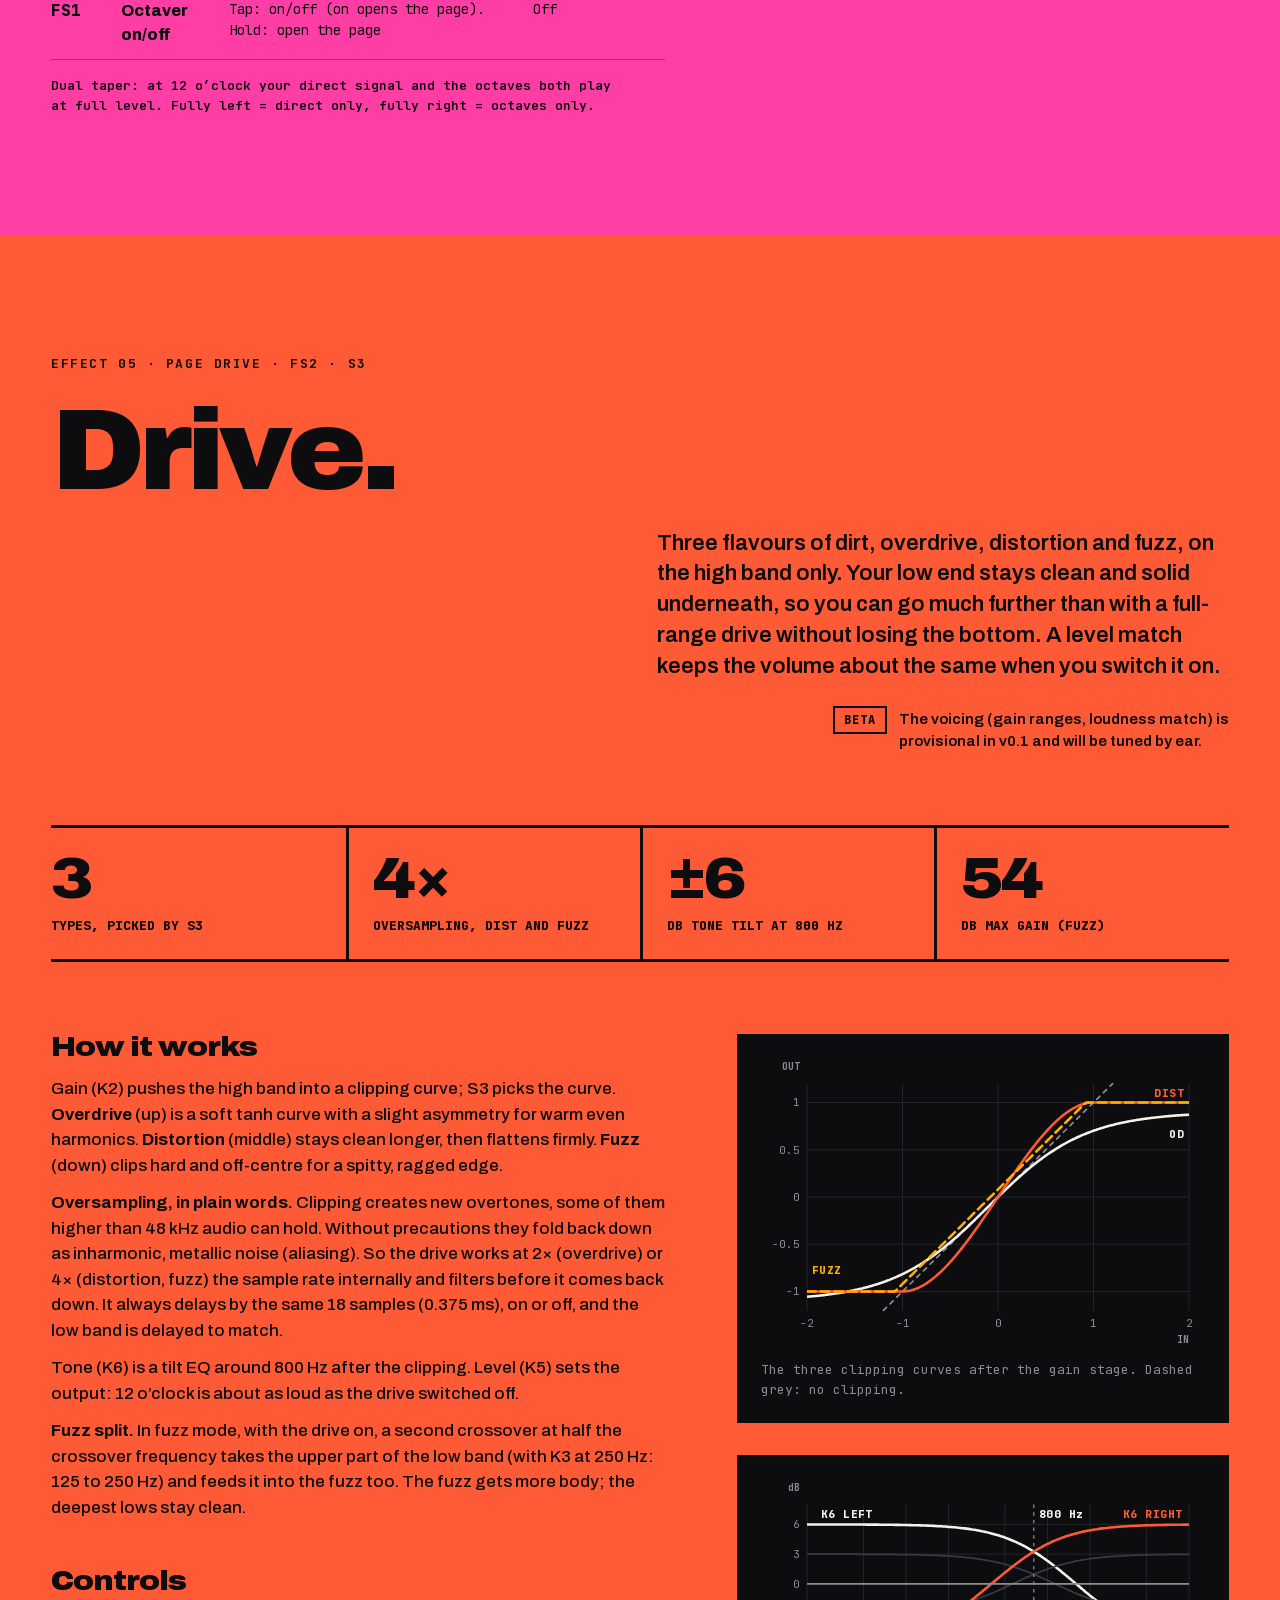
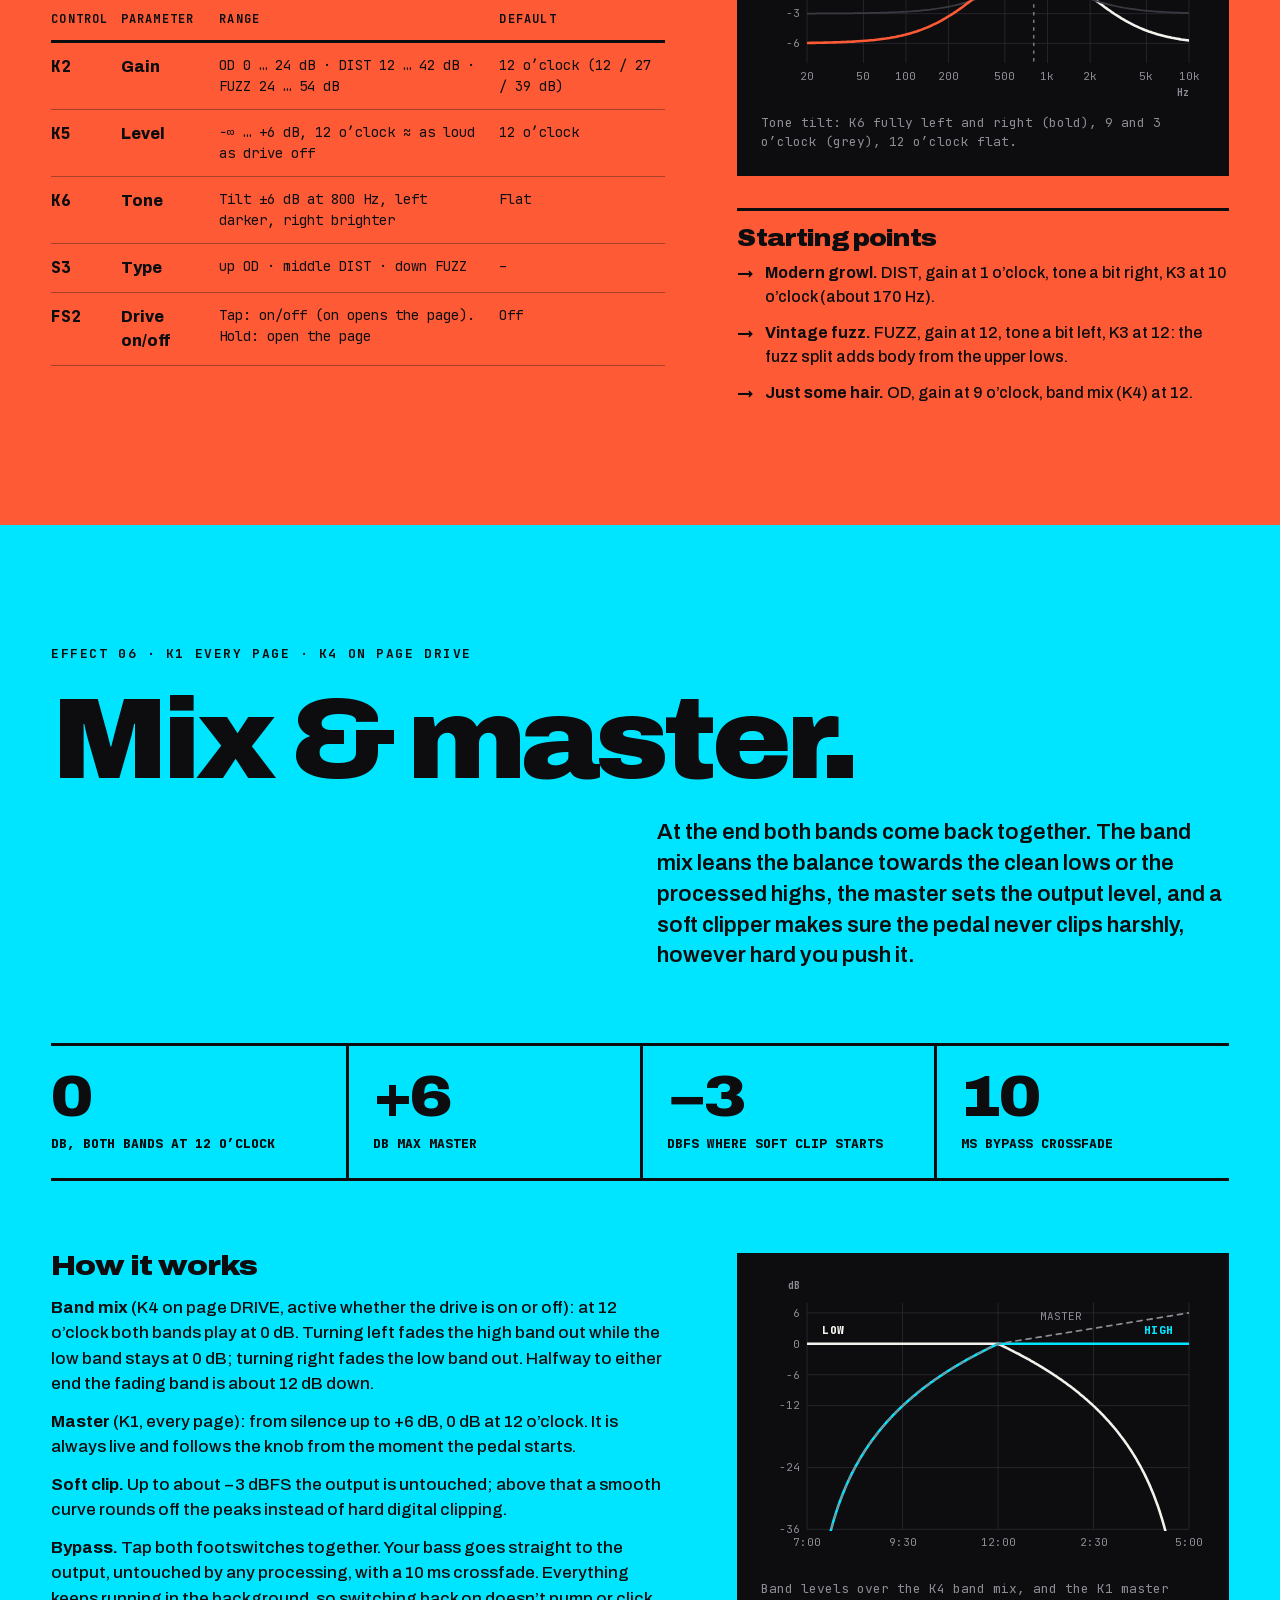
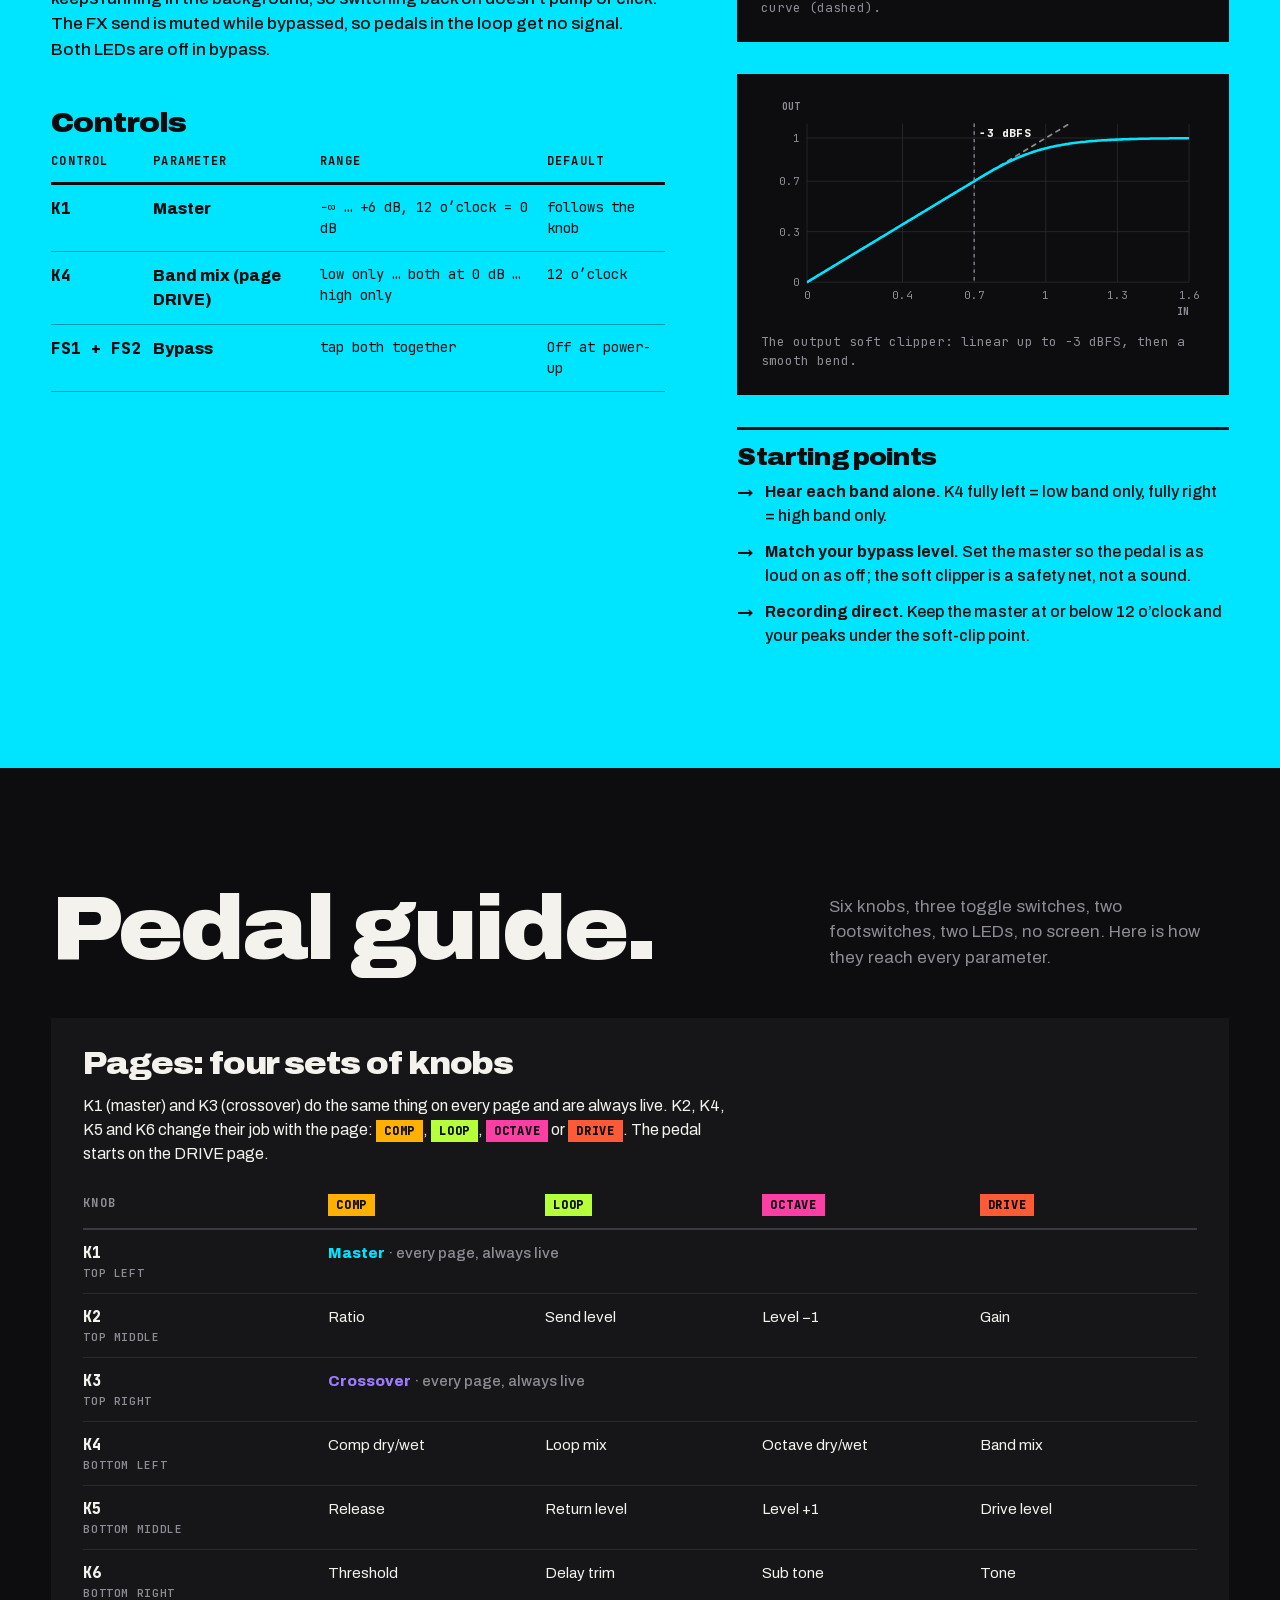
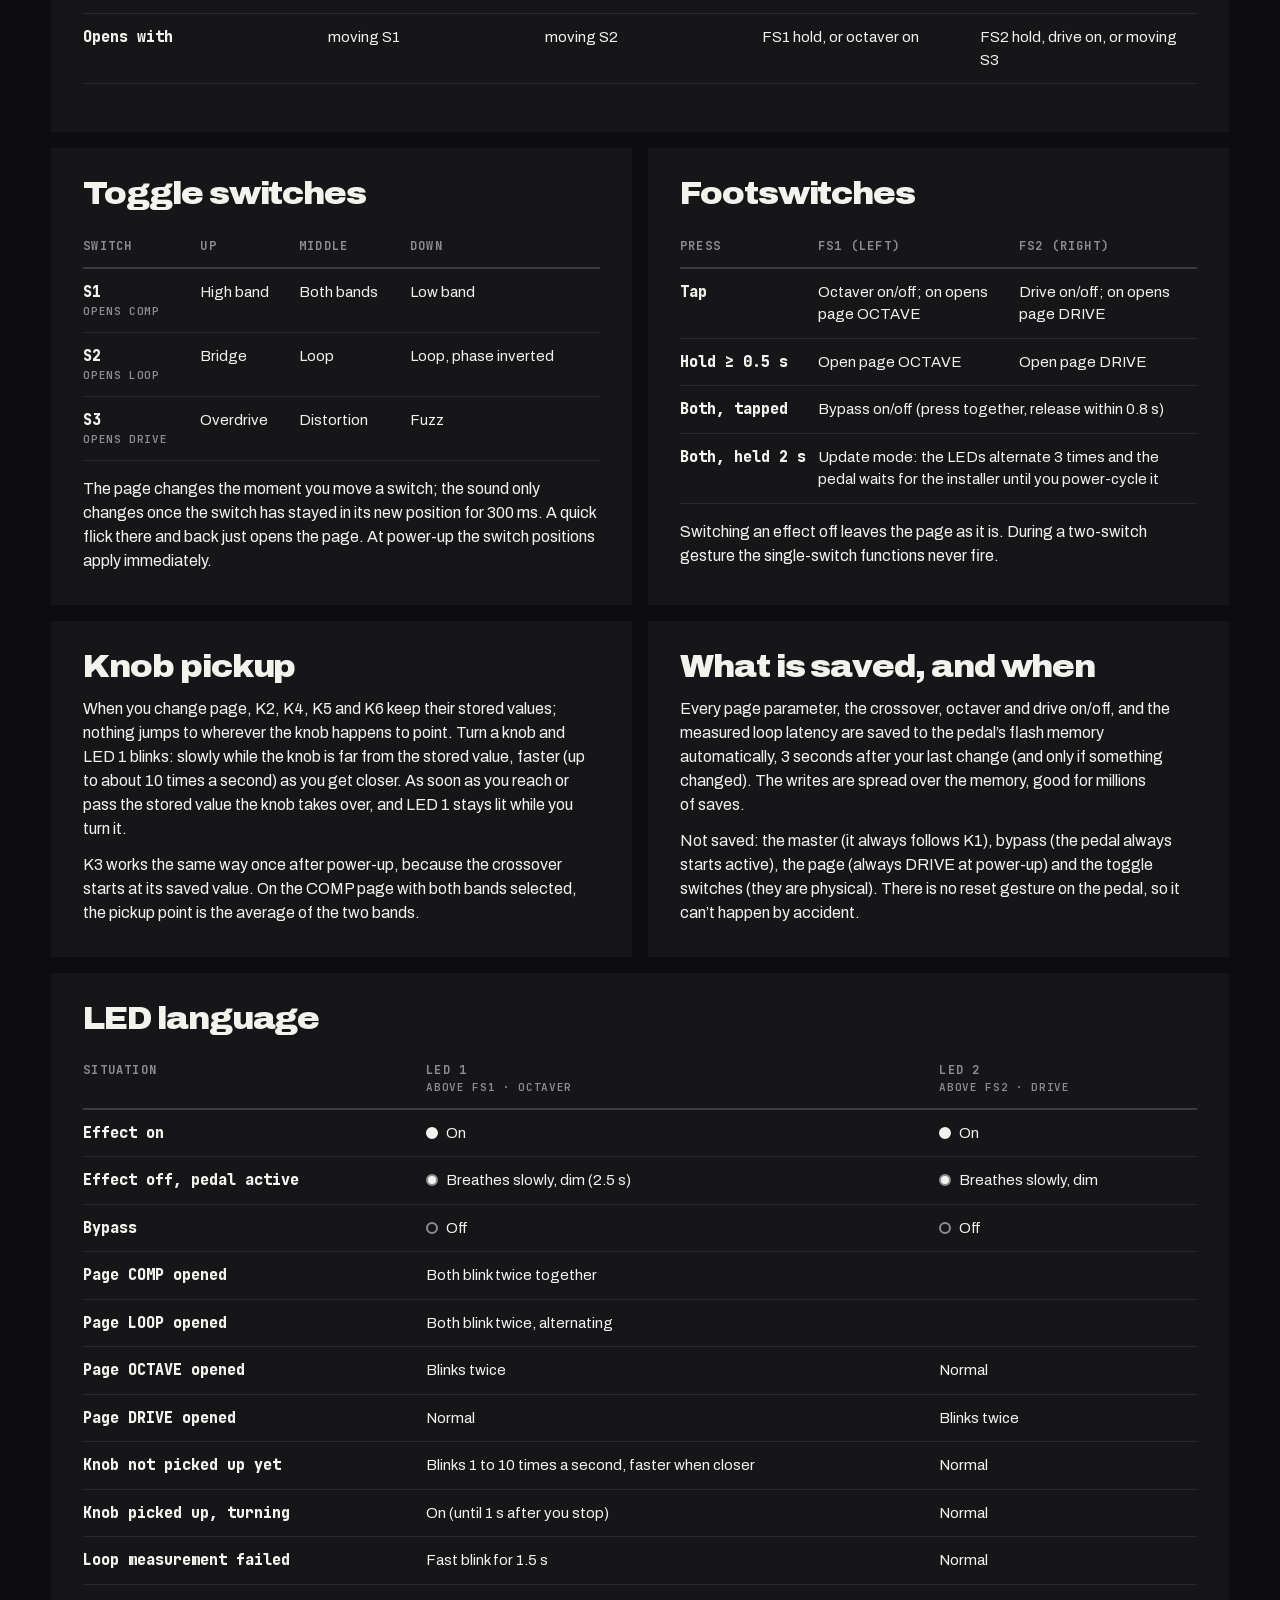
==== commit a48bad99: "Interactive pedal component for the hero and page copies Inline SVG rebuild of the hero illustration" ====
--- a/site/index.html
+++ b/site/index.html
@@ -25,6 +25,7 @@
 <link rel="stylesheet" href="css/site.css">
 <link rel="stylesheet" href="css/studio.css">
 <link rel="stylesheet" href="css/player.css">
+<link rel="stylesheet" href="css/pedal.css">
 <link rel="stylesheet" href="css/flasher.css">
 <script type="module" src="js/site.js"></script>
 </head>
@@ -72,7 +73,9 @@
       <p class="status-note"><span class="chip">Beta</span> <span>Version 0.1. Feedback is very welcome.</span></p>
     </div>
     <figure class="hero__pedal">
-      <img src="img/pedal.svg" width="440" height="680" alt="Illustration of the Hothouse pedal running Bass Multiband on its DRIVE page: six knobs with colored rings, three toggle switches, two LEDs and two footswitches.">
+      <div class="hero__pedal-mount" id="pedal-root">
+        <img src="img/pedal.svg" width="440" height="680" alt="Illustration of the Hothouse pedal running Bass Multiband on its DRIVE page: six knobs with colored rings, three toggle switches, two LEDs and two footswitches.">
+      </div>
       <div class="hero__player" id="player-root"></div>
     </figure>
   </div>
--- a/site/css/site.css
+++ b/site/css/site.css
@@ -146,7 +146,7 @@
 }
 .status-note .chip { color: var(--fx-comp); flex: none; }
 .hero__pedal { margin: 0; justify-self: center; width: min(100%, 420px); }
-.hero__pedal img { width: 100%; }
+.hero__pedal img, .hero__pedal .pv-svg { width: 100%; }
 .hero__player { margin-top: var(--sp-5); text-align: left; }
 
 .stats {
--- a/site/css/studio.css
+++ b/site/css/studio.css
@@ -1,4 +1,4 @@
-/* Studio: the live signal chain, editor and pedal (site/js/studio/).
+/* Studio: the live signal chain and editor (site/js/studio/).
  * Everything is scoped under .studio and uses only the variables of tokens.css.
  * Works with and without base.css. */
 
@@ -206,68 +206,6 @@
 .studio .ed-note:empty { display: none; }
 .studio .st-editor :focus-visible { outline-color: var(--ink); }
 
-/* ---- pedal and knob panel */
-.studio .st-lower { display: grid; grid-template-columns: minmax(300px, 420px) 1fr; gap: var(--sp-5); align-items: start; }
-.studio .st-pedal { background: var(--ink-3); border: var(--border) solid var(--line-strong); border-radius: var(--radius-pedal); padding: var(--sp-5) var(--sp-5) var(--sp-6); display: flex; flex-direction: column; gap: var(--sp-5); font-family: var(--mono); }
-.studio .pd-top { text-align: center; }
-.studio .pd-page { font: 700 var(--fs-label) var(--mono); letter-spacing: .3em; color: var(--pc); }
-.studio .pd-knobs { display: grid; grid-template-columns: repeat(3, 1fr); gap: var(--sp-4) var(--sp-2); }
-.studio .knob { position: relative; display: flex; flex-direction: column; align-items: center; gap: var(--sp-1); text-align: center; --kc: var(--fx-io); }
-.studio .dial { position: relative; width: 62px; height: 62px; border-radius: 50%; background: var(--ink); border: 5px solid var(--kc); cursor: ns-resize; touch-action: none; }
-.studio .dial .ptr { position: absolute; inset: 0; transform: rotate(var(--a, 0deg)); }
-.studio .dial .ptr::after { content: ""; position: absolute; left: 50%; top: 3px; width: 4px; height: 19px; margin-left: -2px; background: var(--paper); }
-.studio .dial .mark { position: absolute; inset: -13px; transform: rotate(var(--sa, 0deg)); opacity: 0; }
-.studio .dial .mark::before { content: ""; position: absolute; left: 50%; top: 0; width: 10px; height: 10px; margin-left: -5px; background: var(--kc); border: 2px solid var(--paper); }
-.studio .knob.open .dial .mark { opacity: 1; }
-.studio .knob.open .dial { border-style: dashed; }
-.studio .knob.hl .dial { outline: 3px dashed var(--paper); outline-offset: 5px; }
-.studio .knob-in { position: absolute; top: 0; left: 50%; width: 62px; height: 62px; margin-left: -31px; opacity: 0; pointer-events: none; }
-.studio .knob:has(.knob-in:focus-visible) .dial { outline: 3px solid var(--focus); outline-offset: 5px; }
-.studio .kn { font-weight: 800; font-size: 12px; color: var(--kc); }
-.studio .kl { font-size: 11px; color: var(--mute); min-height: 1.4em; }
-.studio .pd-toggles { display: grid; grid-template-columns: repeat(3, 1fr); gap: var(--sp-2); border-top: 1px solid var(--line); padding-top: var(--sp-4); }
-.studio .tog { display: flex; flex-direction: column; align-items: center; gap: var(--sp-1); font-size: 11px; }
-.studio .tog legend { font-weight: 800; color: var(--kc); text-align: center; font-size: 11px; padding: 0 0 var(--sp-1); width: 100%; }
-.studio .lever { position: relative; width: 22px; height: 42px; border: 2px solid var(--kc); }
-.studio .lever i { position: absolute; left: 3px; right: 3px; height: 12px; background: var(--kc); top: 3px; transition: top var(--t-fast); }
-.studio .lever[data-pos="1"] i { top: 13px; } .studio .lever[data-pos="2"] i { top: 23px; }
-.studio .tog-pos { display: flex; flex-direction: column; width: 100%; }
-.studio .tog-pos label { position: relative; display: block; cursor: pointer; }
-.studio .tog-pos input { position: absolute; opacity: 0; inset: 0; margin: 0; cursor: inherit; }
-.studio .tog-pos span { display: block; padding: 2px 4px; color: var(--mute); border: 1px solid transparent; }
-.studio .tog-pos input:checked + span { color: var(--ink); background: var(--kc); font-weight: 800; }
-.studio .tog-pos label.raw span { border: 1px dashed var(--paper); color: var(--paper); }
-.studio .tog-pos input:focus-visible + span { outline: var(--border) solid var(--focus); }
-.studio .tog-note { font-size: 10px; color: var(--warn); min-height: 2.6em; text-align: center; }
-.studio .pd-feet { display: grid; grid-template-columns: 1fr 1fr; gap: var(--sp-4); border-top: 1px solid var(--line); padding-top: var(--sp-4); }
-.studio .foot { display: flex; flex-direction: column; align-items: center; gap: var(--sp-2); text-align: center; }
-.studio .foot[data-f="0"] { --lc: var(--fx-oct); } .studio .foot[data-f="1"] { --lc: var(--fx-drive); }
-.studio .led { width: 14px; height: 14px; border-radius: 50%; border: 2px solid var(--lc); background: color-mix(in srgb, var(--lc) calc(var(--b, 0) * 100%), var(--ink)); }
-.studio .fsw { width: 62px; height: 62px; border-radius: 50%; background: var(--paper); border: 7px solid var(--mute); padding: 0; touch-action: none; transition: transform var(--t-fast); }
-.studio .foot.down .fsw, .studio .foot.pdown .fsw { transform: translateY(2px) scale(.96); border-color: var(--line-strong); }
-.studio .fsw[aria-pressed="true"] { border-color: var(--lc); }
-.studio .fn { font-weight: 800; font-size: 11px; color: var(--lc); }
-.studio .fh { font-size: 10px; color: var(--mute); }
-.studio .st-pedal.ro .dial, .studio .st-pedal.ro .fsw { cursor: not-allowed; }
-
-.studio .st-kp { background: var(--ink-2); border: 1px solid var(--line); padding: var(--sp-4) var(--sp-5); display: flex; flex-direction: column; gap: var(--sp-4); }
-.studio .kp-h { display: flex; justify-content: space-between; flex-wrap: wrap; gap: var(--sp-2); font: var(--fs-label) var(--mono); }
-.studio .kp-sub { color: var(--mute); }
-.studio .kp-pages { gap: var(--sp-2); }
-.studio .kp-pages span { color: var(--pc); border-color: var(--pc); padding: var(--sp-2) var(--sp-3); margin: 0; }
-.studio .kp-pages input:checked + span { background: var(--pc); color: var(--on-fx); border-color: var(--pc); }
-.studio .kp-grid { display: grid; grid-template-columns: repeat(3, minmax(0, 1fr)); gap: var(--sp-3); }
-.studio .kcard { text-align: left; background: var(--ink); border: 1px solid var(--line); padding: var(--sp-3); display: flex; flex-direction: column; gap: var(--sp-1); font-family: var(--mono); min-width: 0; color: var(--paper); }
-.studio .kcard:hover { border-color: var(--line-strong); }
-.studio .kcard[aria-pressed="true"] { border: var(--border) dashed var(--paper); }
-.studio .kc-n { font-size: 11px; letter-spacing: .1em; color: var(--mute); }
-.studio .kc-v { font: 800 18px var(--mono); color: var(--kc); overflow-wrap: anywhere; }
-.studio .kc-s { font-size: 11px; color: var(--mute); }
-.studio .kc-s::before { content: "● "; color: var(--ok); }
-.studio .kcard.open .kc-s { color: var(--warn); }
-.studio .kcard.open .kc-s::before { content: "◌ "; color: var(--warn); }
-.studio .kp-status { font: var(--fs-label) / 1.5 var(--mono); color: var(--mute); }
-
 /* ---- presets */
 .studio .st-presets { display: flex; flex-wrap: wrap; align-items: center; gap: var(--sp-2) var(--sp-3); }
 .studio .st-file { position: relative; cursor: pointer; }
@@ -298,8 +236,6 @@
 
 /* ---- narrow screens */
 @media (max-width: 1000px) {
-  .studio .st-lower { grid-template-columns: 1fr; }
-  .studio .st-pedal { max-width: 460px; width: 100%; margin: 0 auto; }
   .studio .adv-grid { grid-template-columns: 1fr; }
 }
 @media (max-width: 760px) {
@@ -308,10 +244,5 @@
   .studio .st-sp { flex-basis: 100%; height: 0; }
   .studio .ed-body { grid-template-columns: 1fr; }
   .studio .ed-g canvas { height: 130px; }
-  .studio .kp-grid { grid-template-columns: repeat(2, minmax(0, 1fr)); }
-  .studio .st-pedal { padding: var(--sp-4) var(--sp-3) var(--sp-5); gap: var(--sp-4); }
-  .studio .dial, .studio .knob-in { width: 52px; height: 52px; }
-  .studio .knob-in { margin-left: -26px; }
-  .studio .fsw { width: 54px; height: 54px; }
   .studio .adv-det canvas { height: 240px; }
 }
--- a/site/css/pedal.css
+++ b/site/css/pedal.css
@@ -0,0 +1,56 @@
+/* The interactive pedal (js/pedal/pedal-view.js). Everything is scoped under .pedal-view; tokens only. */
+.pedal-view { display: block; width: 100%; --kc: var(--fx-io); }
+.pedal-view .pv-wrap { display: flex; flex-direction: column; gap: var(--sp-3); align-items: center; }
+.pedal-view .pv-svg { display: block; width: 100%; height: auto; max-width: 440px; user-select: none; -webkit-user-select: none; -webkit-tap-highlight-color: transparent; }
+.pedal-view text { font-family: var(--mono); font-weight: 700; pointer-events: none; }
+.pedal-view .pv-k { font-size: 15px; font-weight: 800; fill: var(--kc); }
+.pedal-view .pv-l { font-size: 12px; fill: var(--mute); letter-spacing: .06em; }
+.pedal-view .pv-v { font-size: 12px; fill: var(--paper); }
+.pedal-view .pv-h { font-size: 13px; fill: var(--paper); letter-spacing: .14em; }
+.pedal-view .pv-fl { font-size: 10px; }
+.pedal-view .pv-body { fill: var(--ink-3); stroke: var(--line-strong); stroke-width: 3; }
+.pedal-view .pv-rule { stroke: var(--line-strong); stroke-width: 2; }
+.pedal-view .pv-page { fill: var(--fx-drive); }
+.pedal-view .pv-page-t { fill: var(--on-fx); }
+
+.pedal-view .pv-knob { --kc: var(--fx-io); outline: none; transition: opacity var(--t-fast, .15s); }
+.pedal-view .pv-track { fill: none; stroke: var(--line-strong); stroke-width: 4; }
+.pedal-view .pv-arc { fill: none; stroke: var(--kc); stroke-width: 4; }
+.pedal-view .pv-cap { fill: var(--ink); stroke: var(--kc); stroke-width: 7; }
+.pedal-view .pv-open .pv-cap, .pedal-view .pv-knob.is-open .pv-cap { stroke-dasharray: 7 5; }
+.pedal-view .pv-ptr { stroke: var(--paper); stroke-width: 5; stroke-linecap: round; }
+.pedal-view .pv-mark { fill: var(--paper); stroke: var(--ink); stroke-width: 2; }
+.pedal-view .pv-hit { fill: transparent; cursor: ns-resize; touch-action: none; }
+.pedal-view .pv-focus { fill: none; stroke: var(--focus); stroke-width: 3; opacity: 0; pointer-events: none; }
+.pedal-view .pv-knob:focus-visible .pv-focus, .pedal-view .pv-sw:focus-visible .pv-focus { opacity: 1; }
+.pedal-view .pv-knob.is-dim { opacity: .3; }
+.pedal-view .pv-knob.is-hl .pv-focus { opacity: 1; stroke: var(--paper); stroke-dasharray: 6 5; }
+.pedal-view .pv-knob.is-drag .pv-v { fill: var(--kc); }
+
+.pedal-view .pv-tbox { fill: var(--ink); stroke: var(--kc); stroke-width: 3; }
+.pedal-view .pv-lever { fill: var(--kc); transition: y .12s; }
+.pedal-view .pv-eff { fill: none; stroke: var(--paper); stroke-width: 2; stroke-dasharray: 3 2; }
+.pedal-view .pv-toggle .pv-k { fill: var(--kc); }
+.pedal-view .pv-pos { fill: transparent; stroke: none; cursor: pointer; outline: none; }
+.pedal-view .pv-pos:hover { fill: color-mix(in srgb, var(--kc) 14%, transparent); }
+.pedal-view .pv-pos:focus-visible { stroke: var(--focus); stroke-width: 3; }
+
+.pedal-view .pv-led { fill: var(--ink); stroke: var(--lc); stroke-width: 3; }
+.pedal-view .pv-led-on, .pedal-view .pv-glow { fill: var(--lc); transition: opacity .09s linear; pointer-events: none; }
+.pedal-view .pv-sw { outline: none; }
+.pedal-view .pv-sw-cap { fill: var(--paper); stroke: var(--mute); stroke-width: 7; transition: transform var(--t-fast, .15s); transform-box: fill-box; transform-origin: center; }
+.pedal-view .pv-foot.is-on .pv-sw-cap { stroke: var(--lc); }
+.pedal-view .pv-foot.is-down .pv-sw-cap { transform: translateY(2px) scale(.96); stroke: var(--line-strong); }
+.pedal-view .pv-sw-hit { fill: transparent; cursor: pointer; touch-action: none; }
+
+.pedal-view[data-control="off"] .pv-hit, .pedal-view[data-control="off"] .pv-pos, .pedal-view[data-control="off"] .pv-sw-hit { cursor: not-allowed; }
+
+.pedal-view .pv-band { display: flex; align-items: stretch; gap: 0; font-family: var(--mono); font-size: 12px; }
+.pedal-view .pv-band-l { color: var(--mute); padding: var(--sp-2) var(--sp-3) var(--sp-2) 0; letter-spacing: var(--track-label); text-transform: uppercase; align-self: center; }
+.pedal-view .pv-band button { font: inherit; font-weight: 700; color: var(--paper); background: var(--ink-2); border: 1px solid var(--line-strong); padding: var(--sp-2) var(--sp-3); min-height: 36px; cursor: pointer; margin-left: -1px; }
+.pedal-view .pv-band button[aria-checked="true"] { background: var(--fx-comp); color: var(--on-fx); border-color: var(--fx-comp); }
+.pedal-view .pv-band button:focus-visible { outline: 3px solid var(--focus); outline-offset: 2px; position: relative; }
+
+@media (prefers-reduced-motion: reduce) {
+  .pedal-view .pv-lever, .pedal-view .pv-sw-cap, .pedal-view .pv-led-on, .pedal-view .pv-glow, .pedal-view .pv-knob { transition: none; }
+}
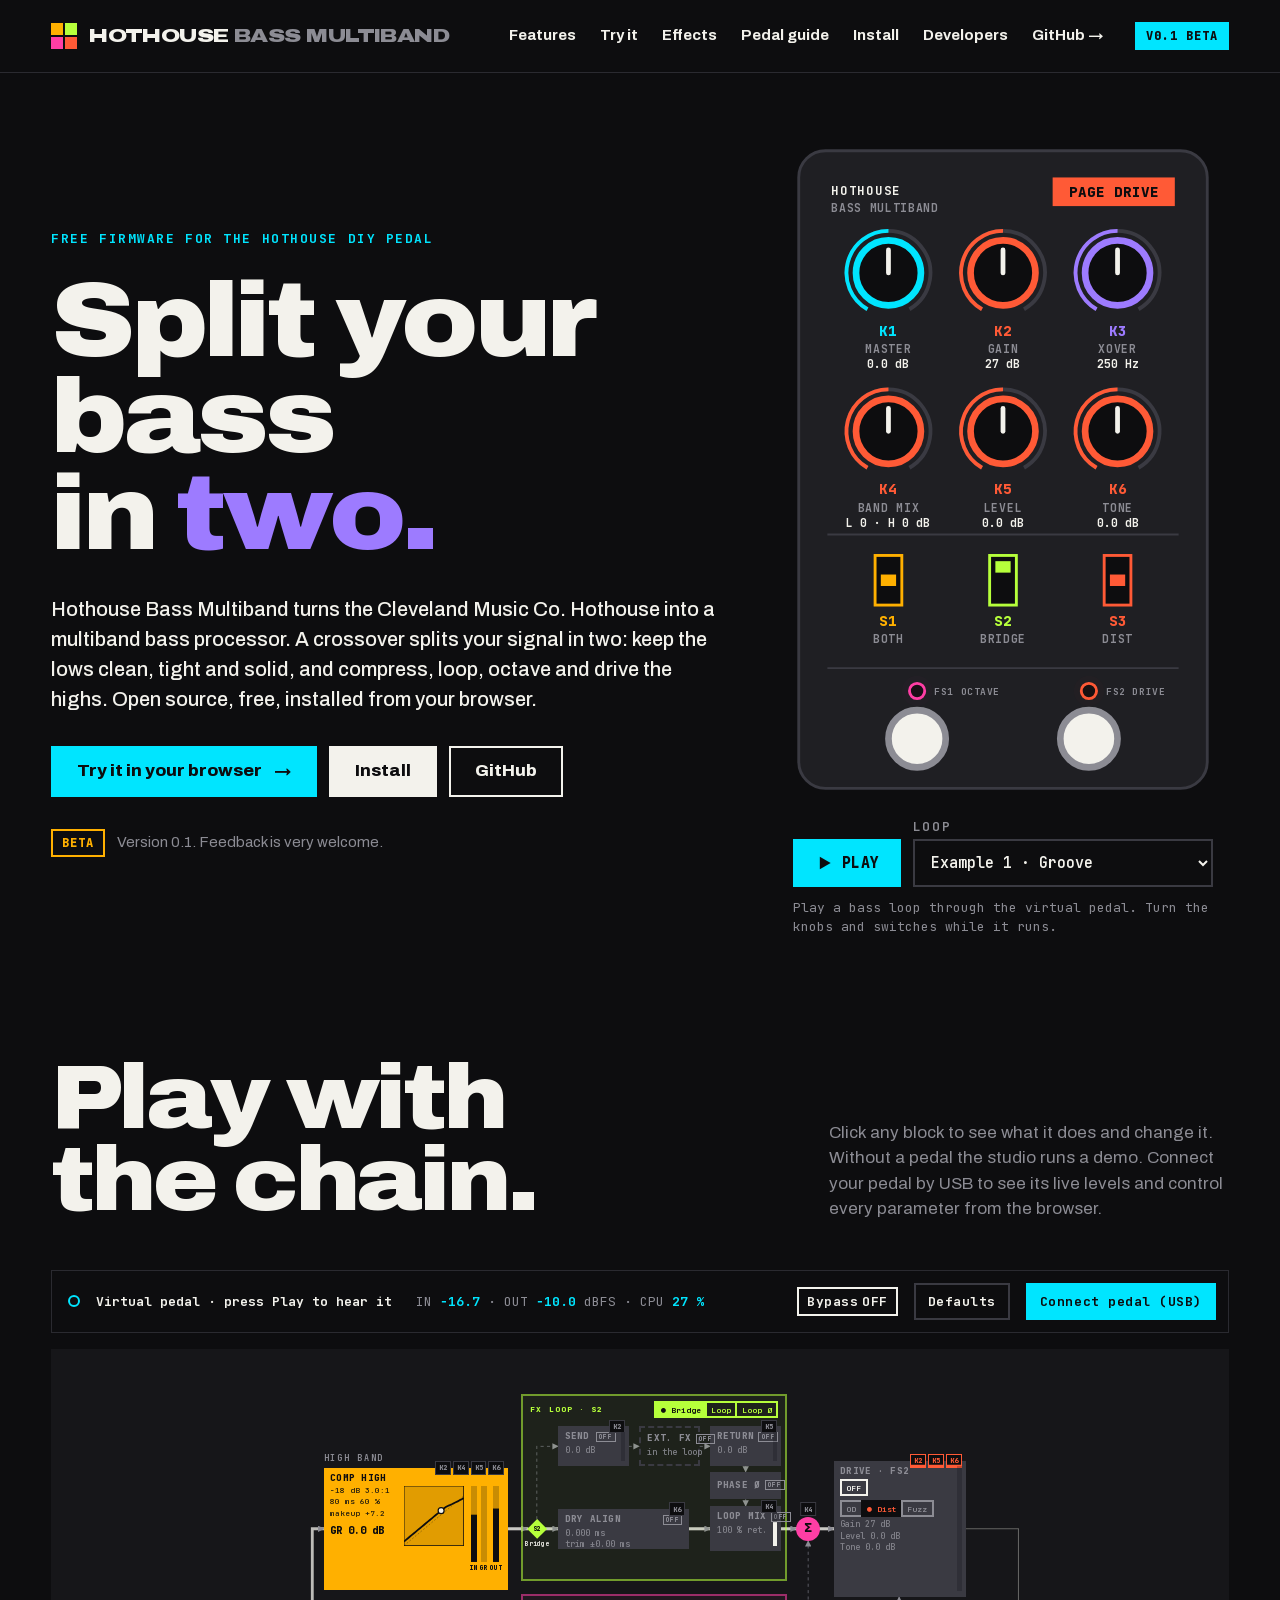
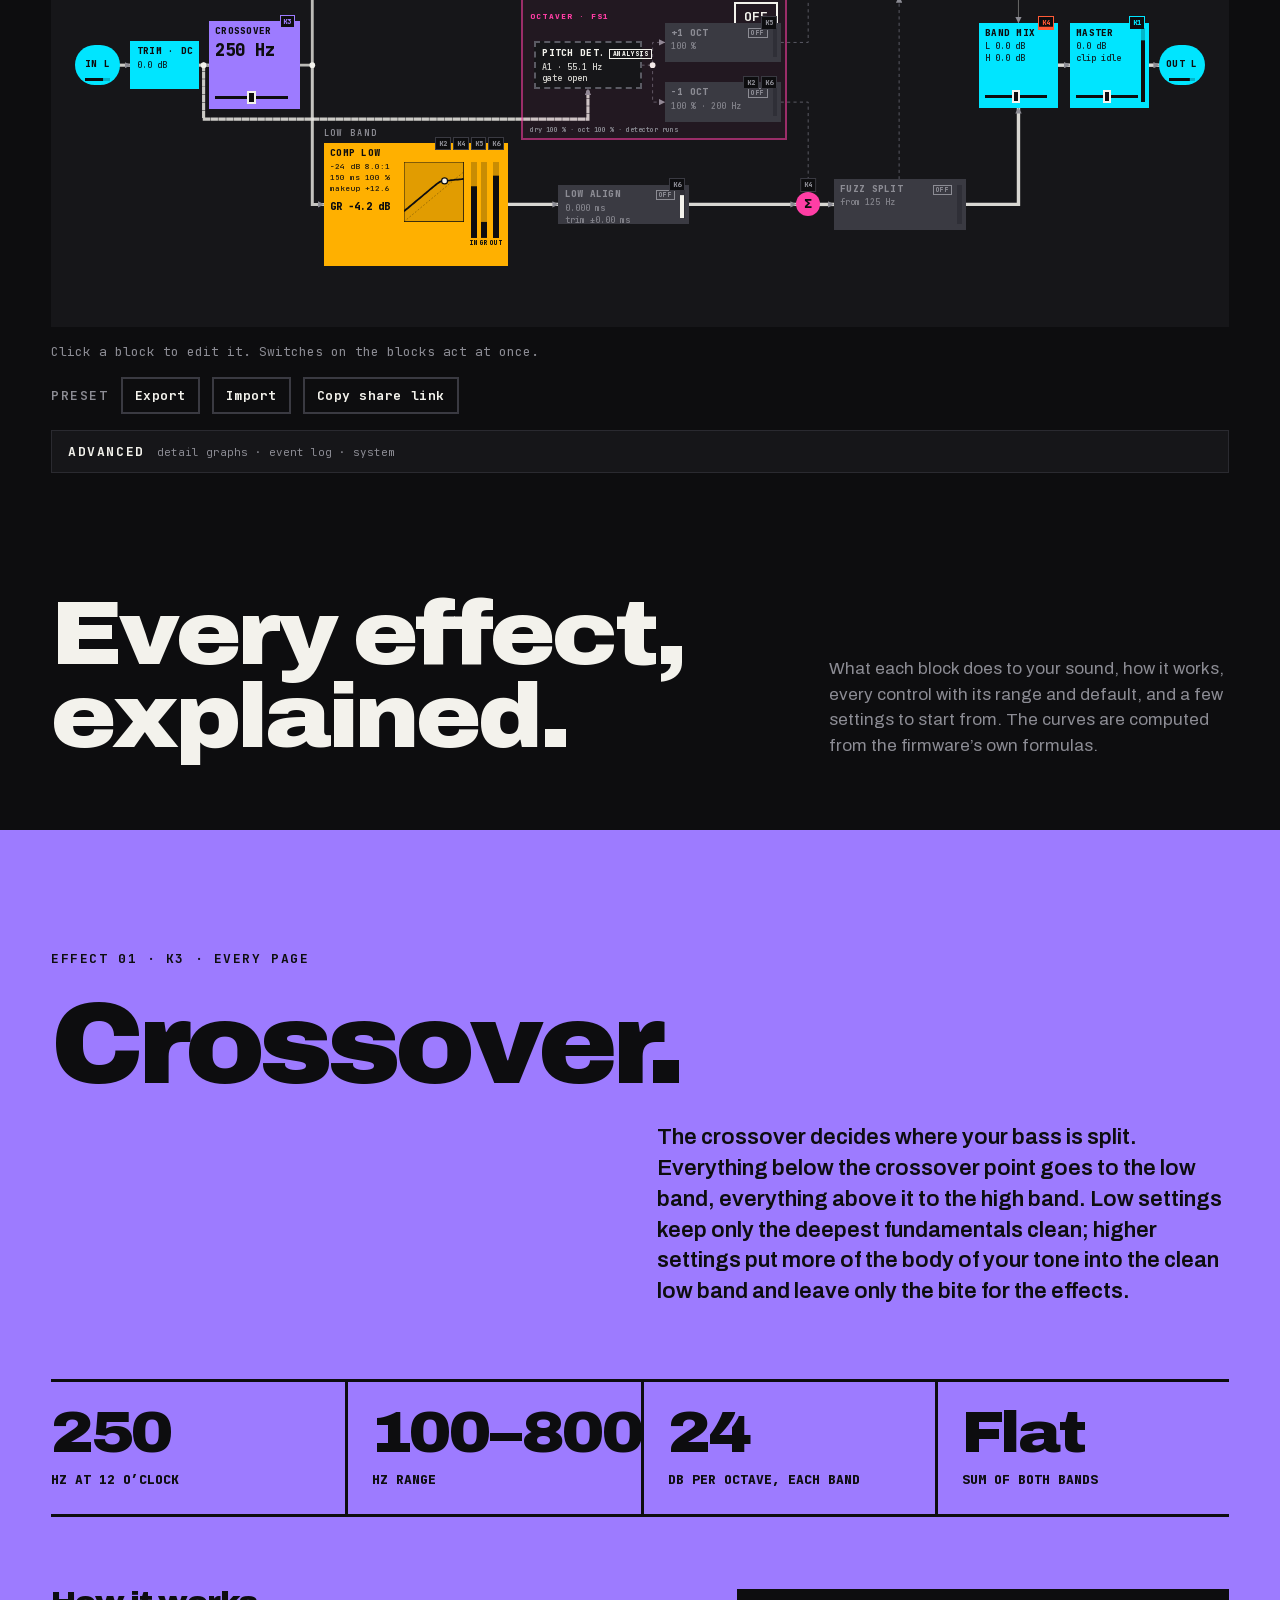
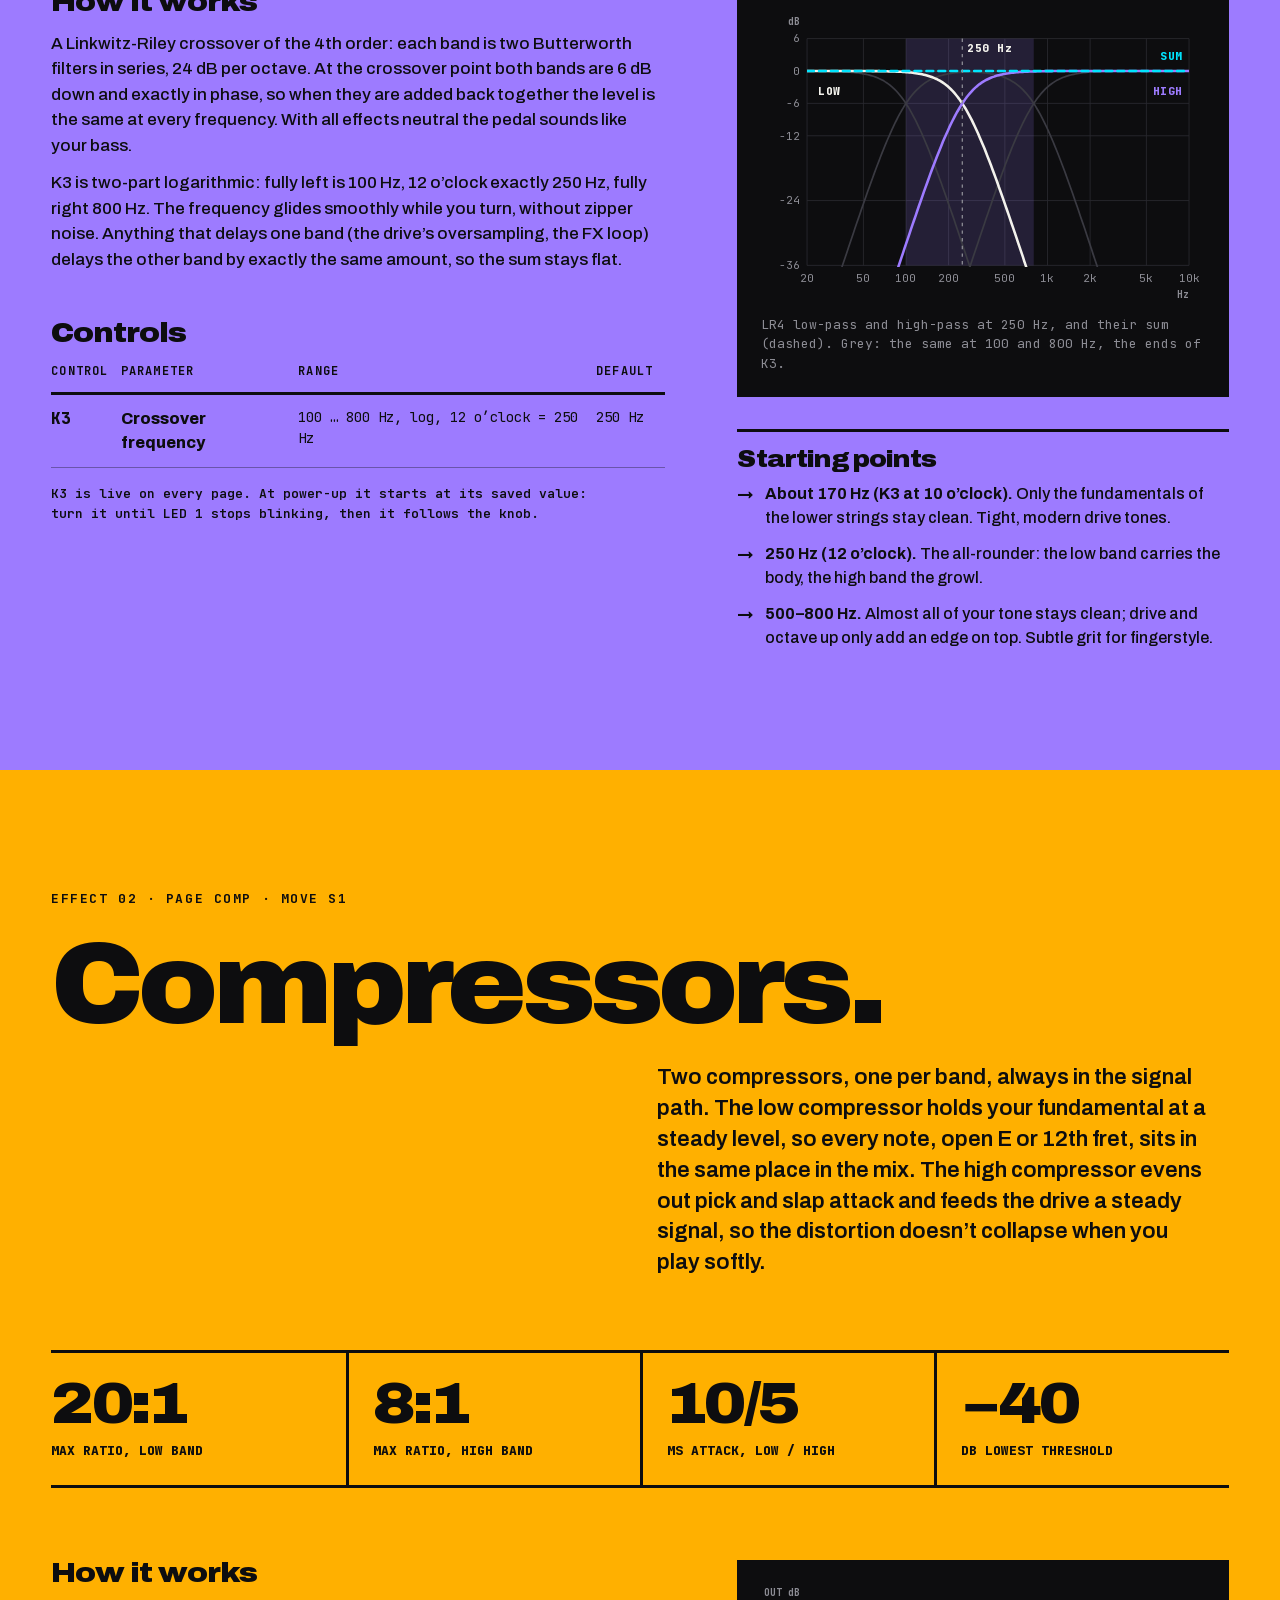
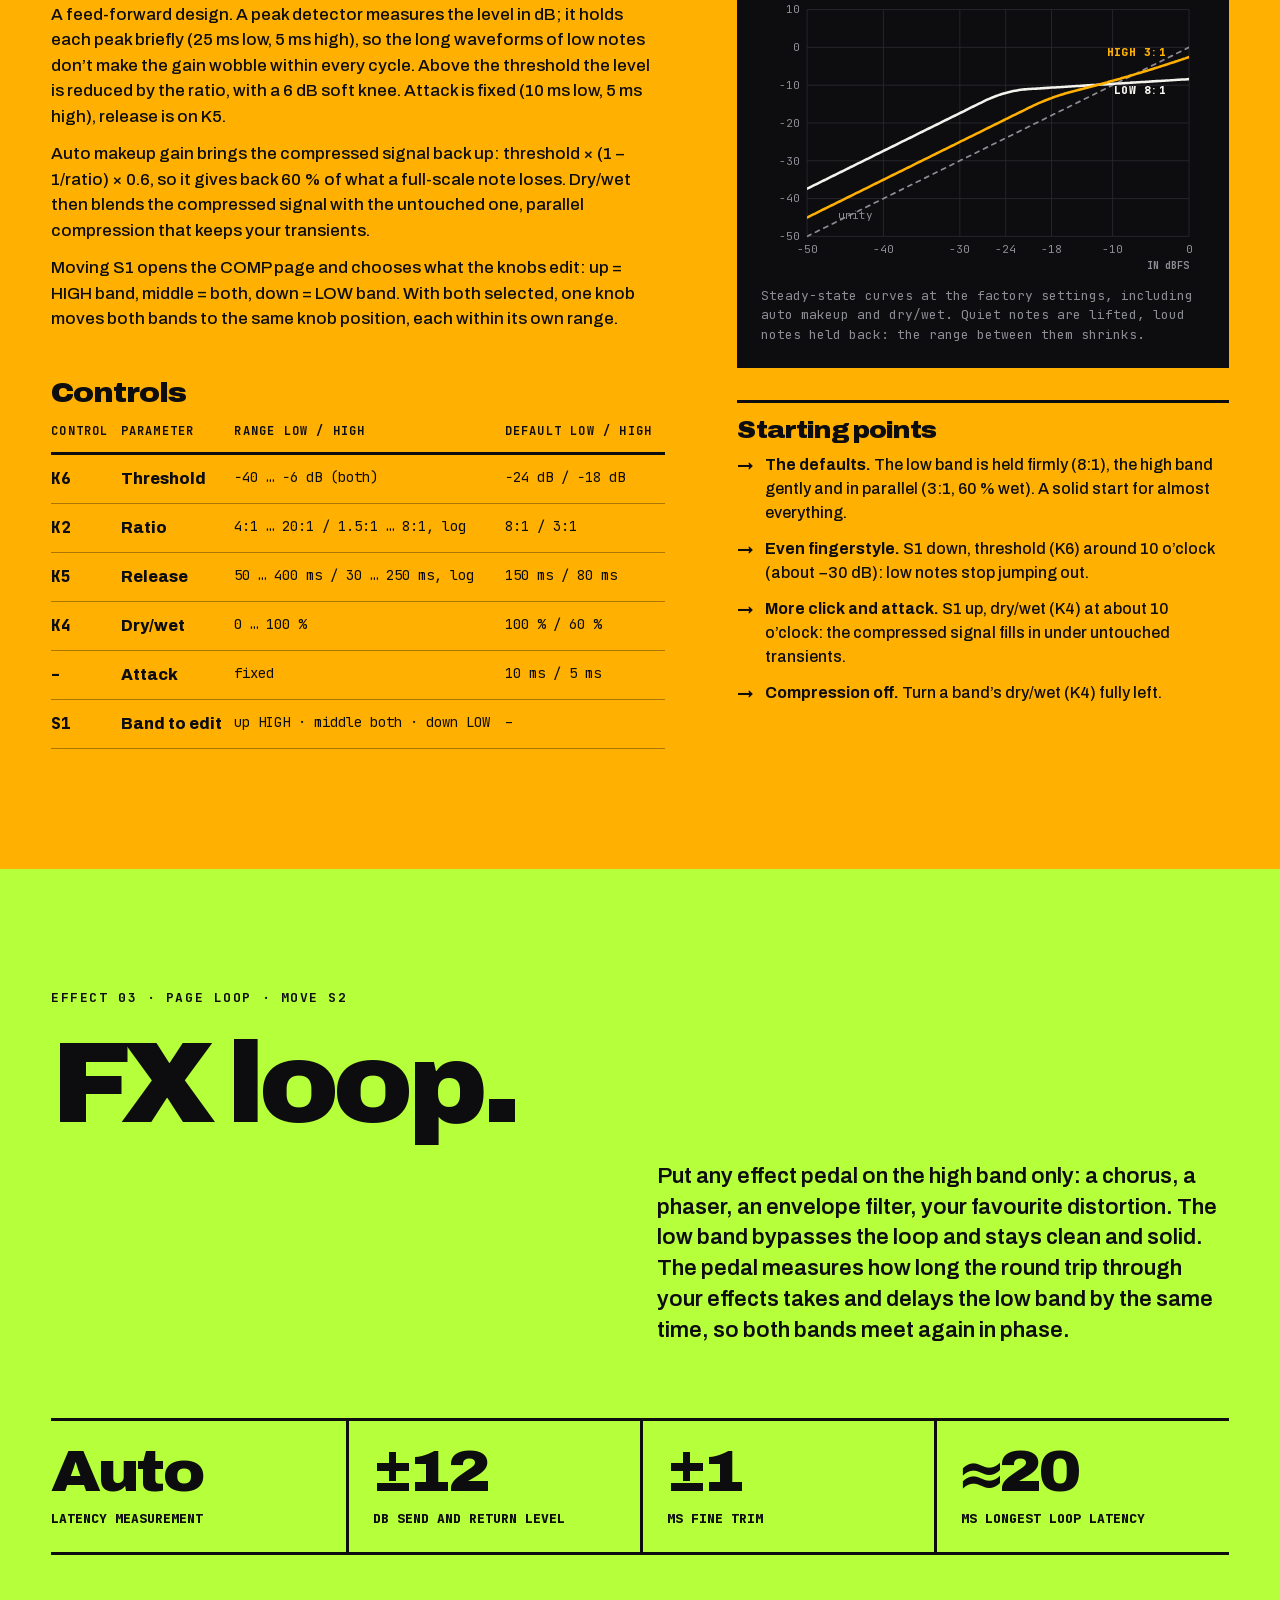
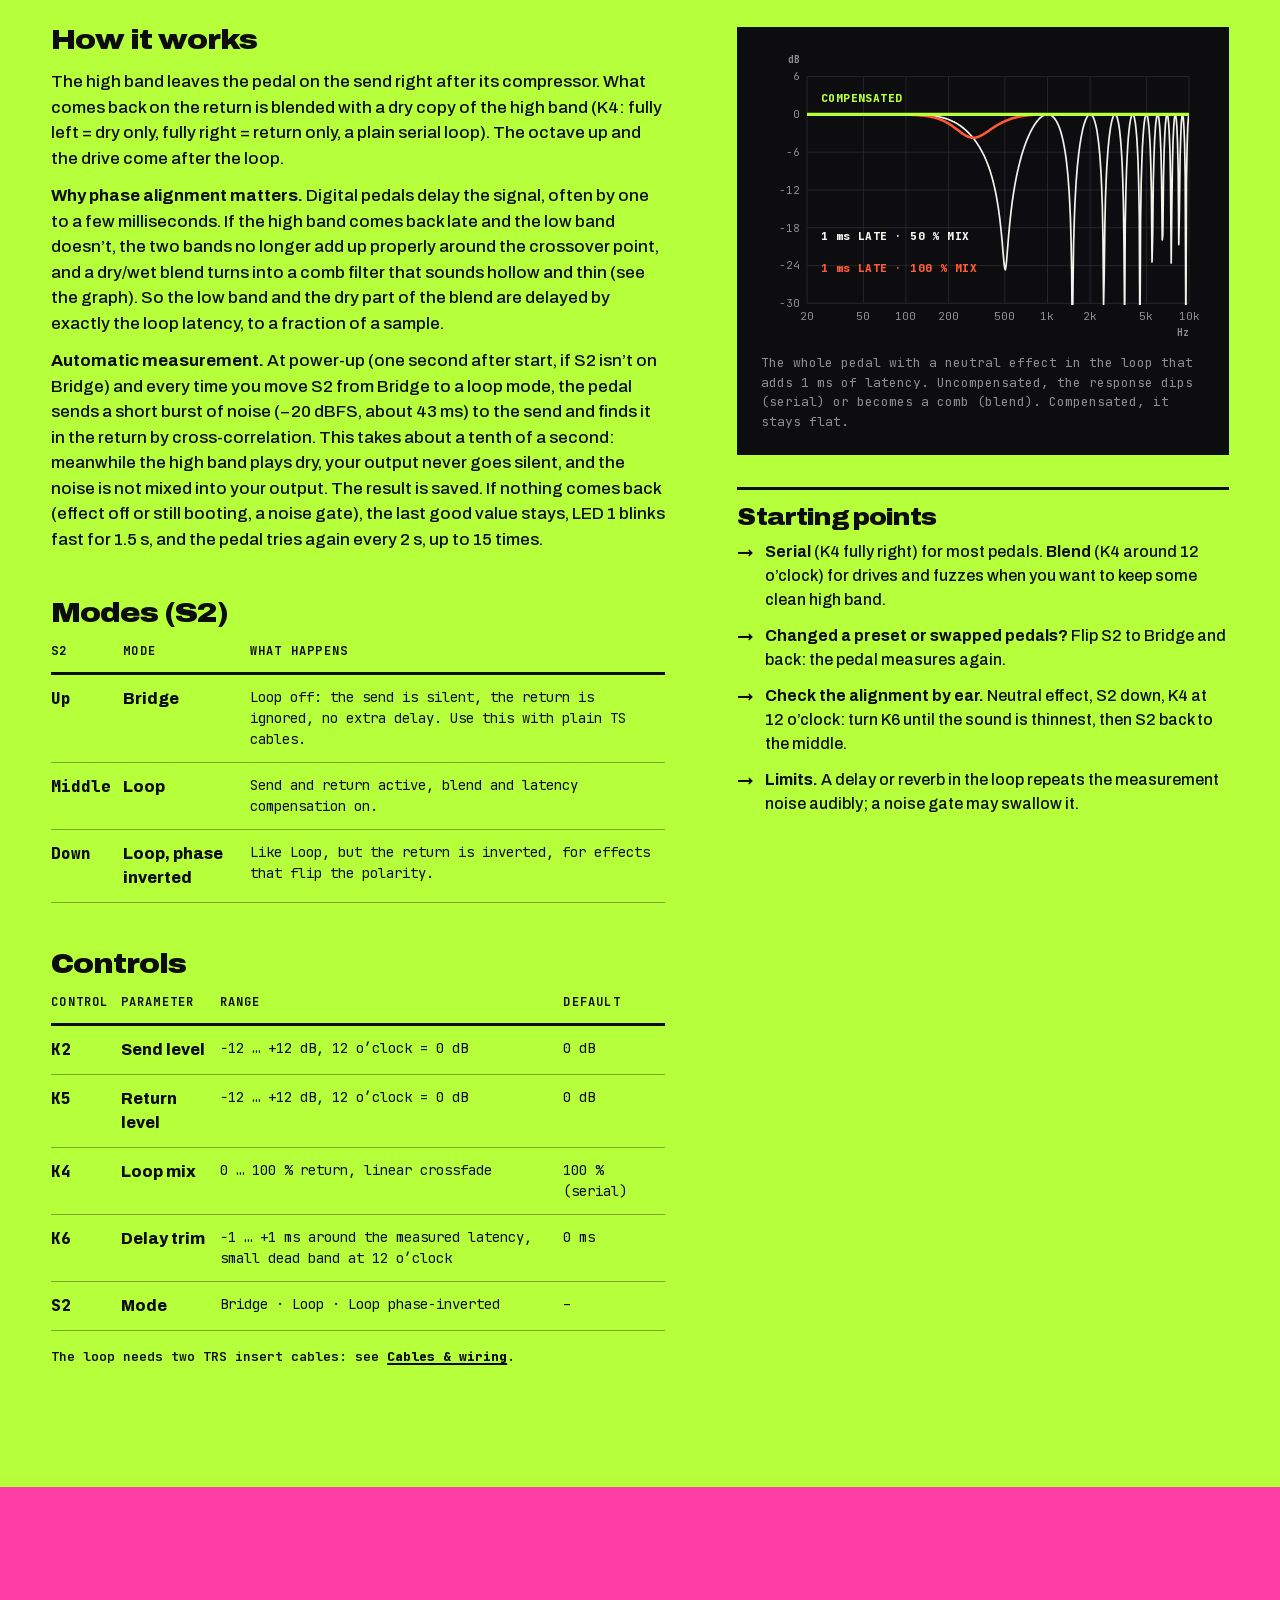
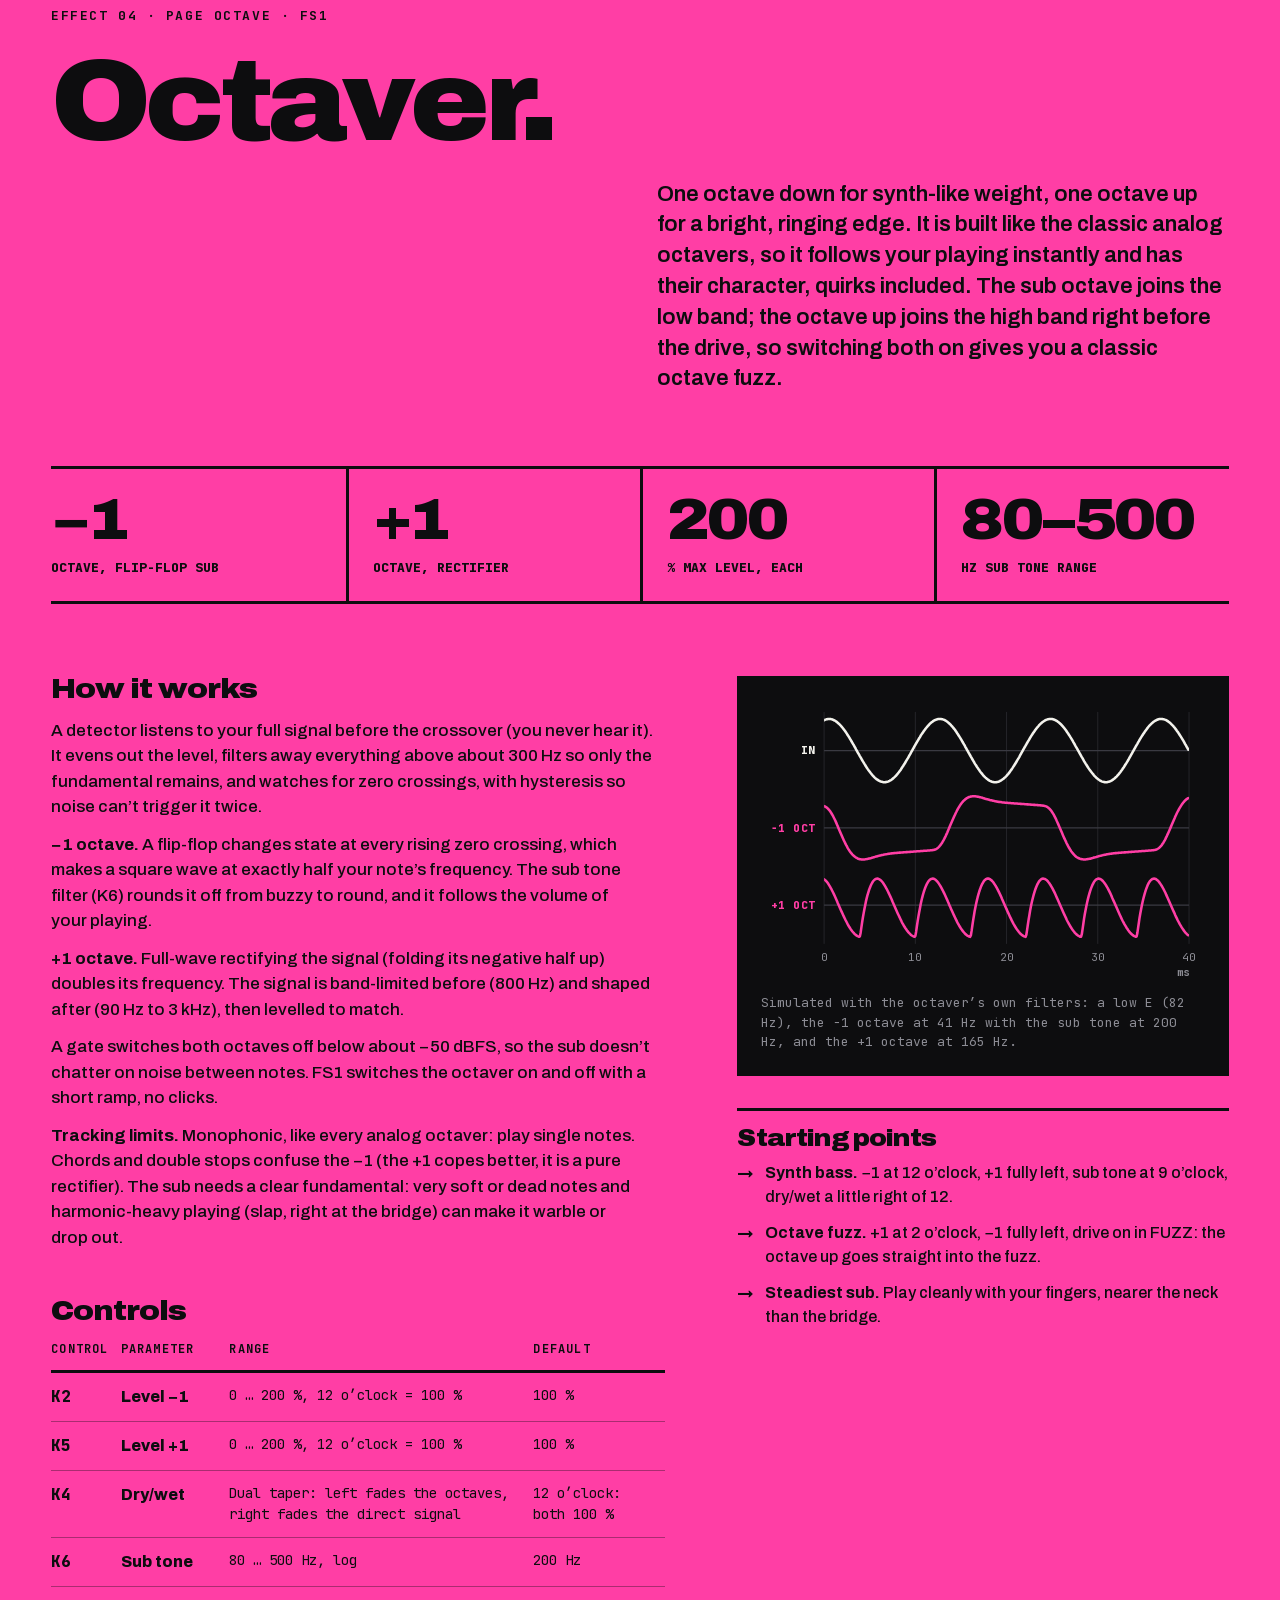
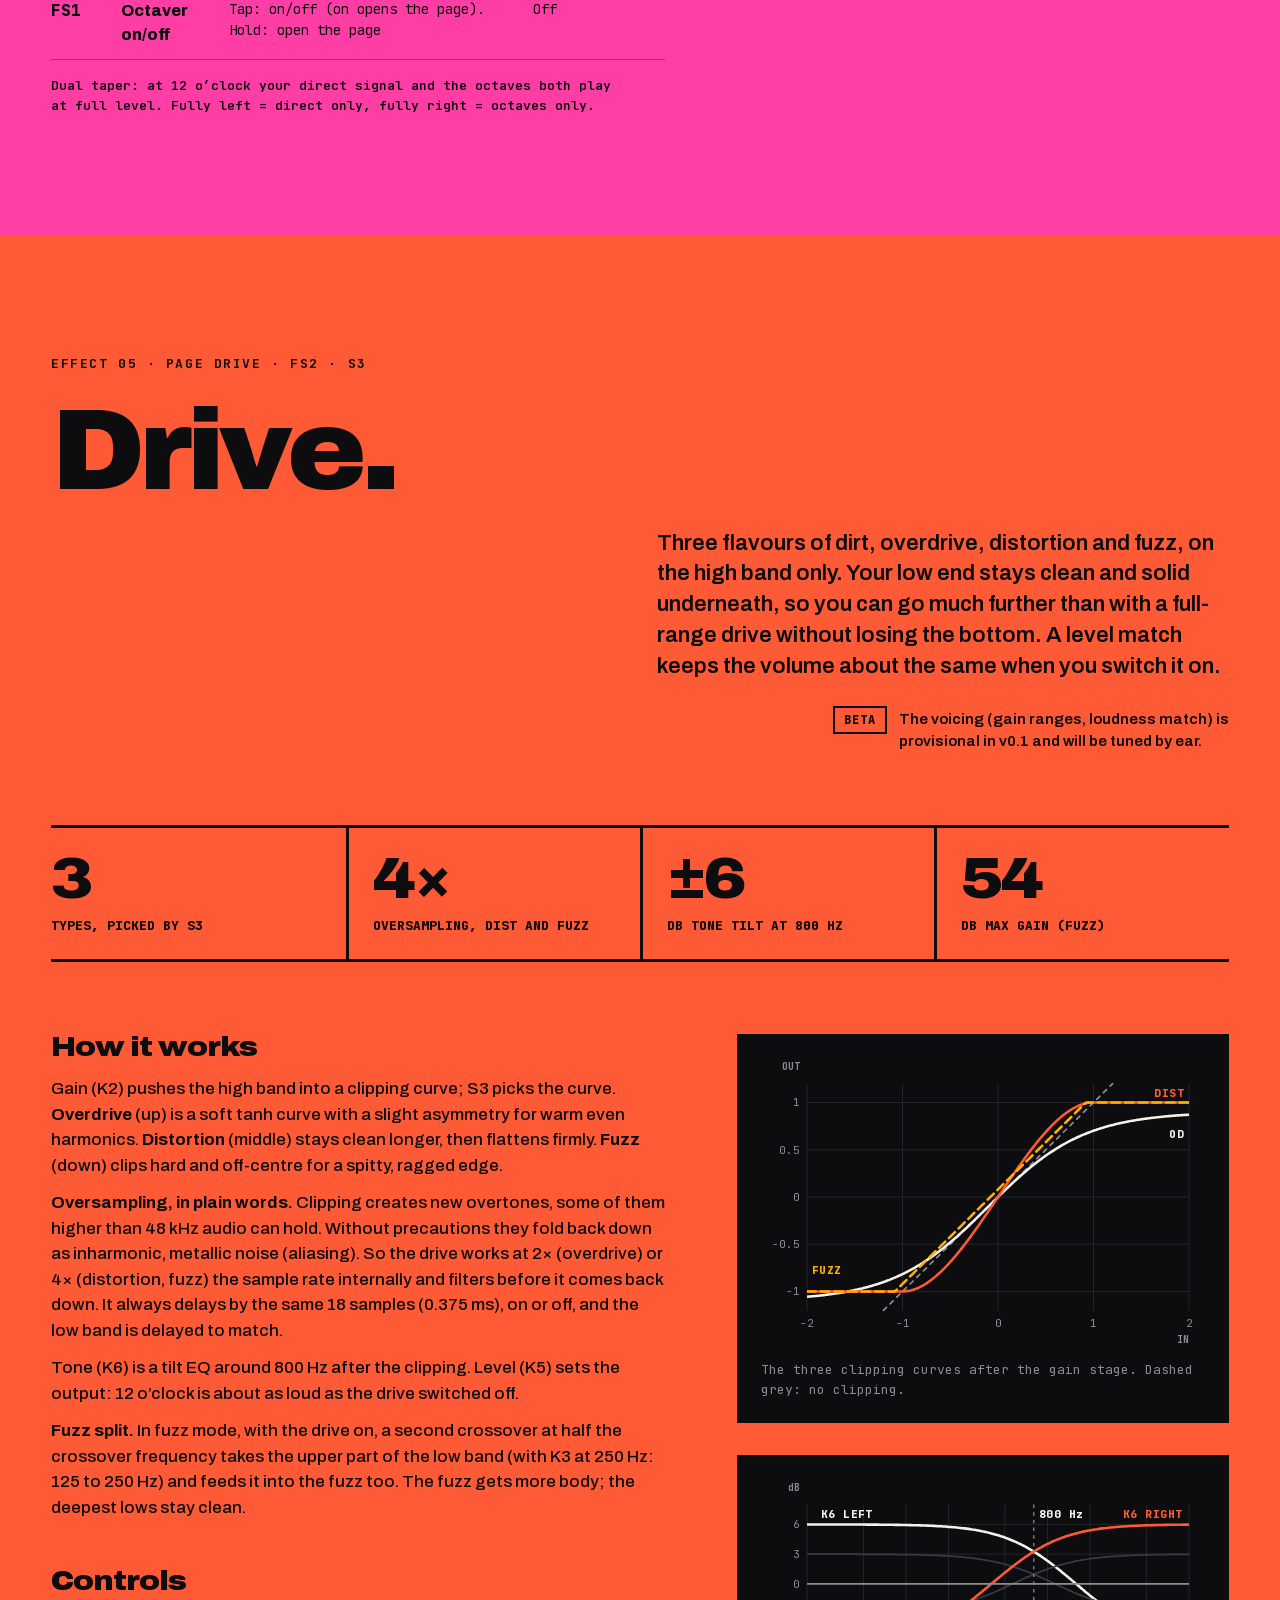
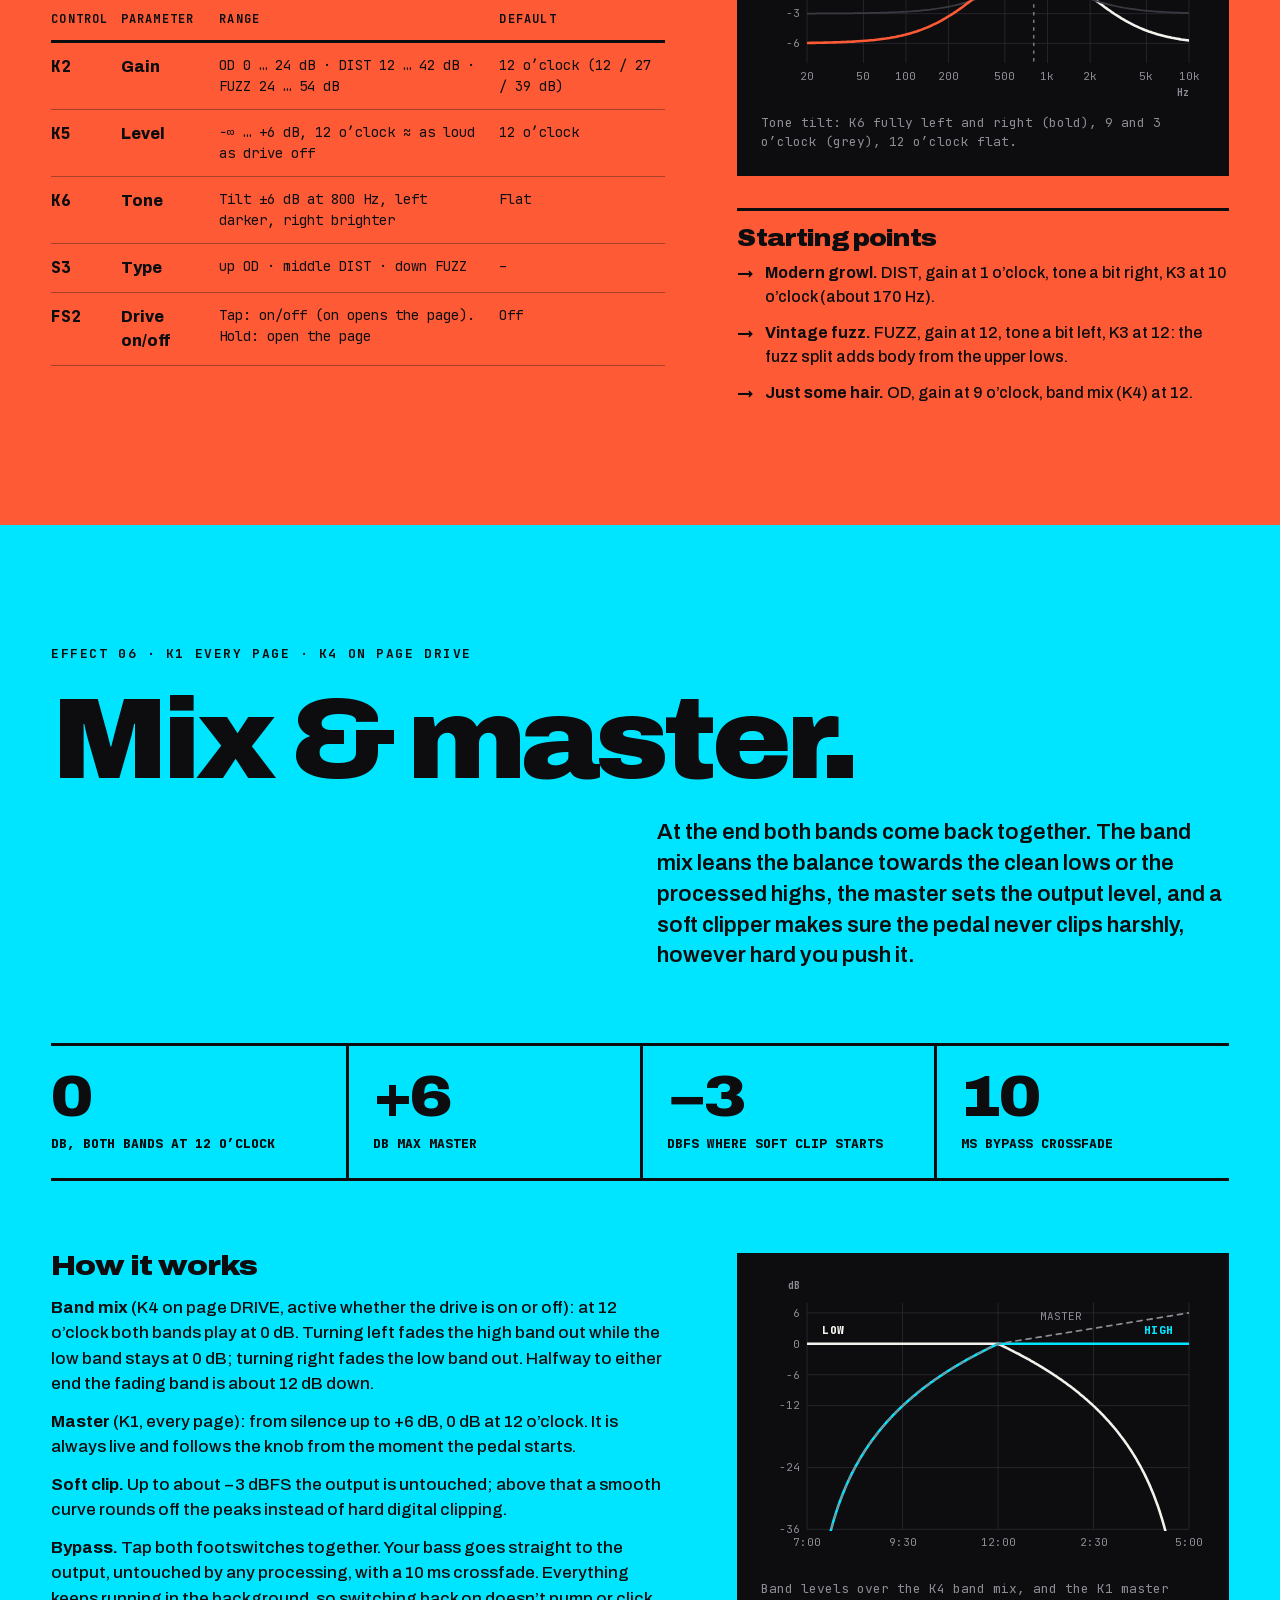
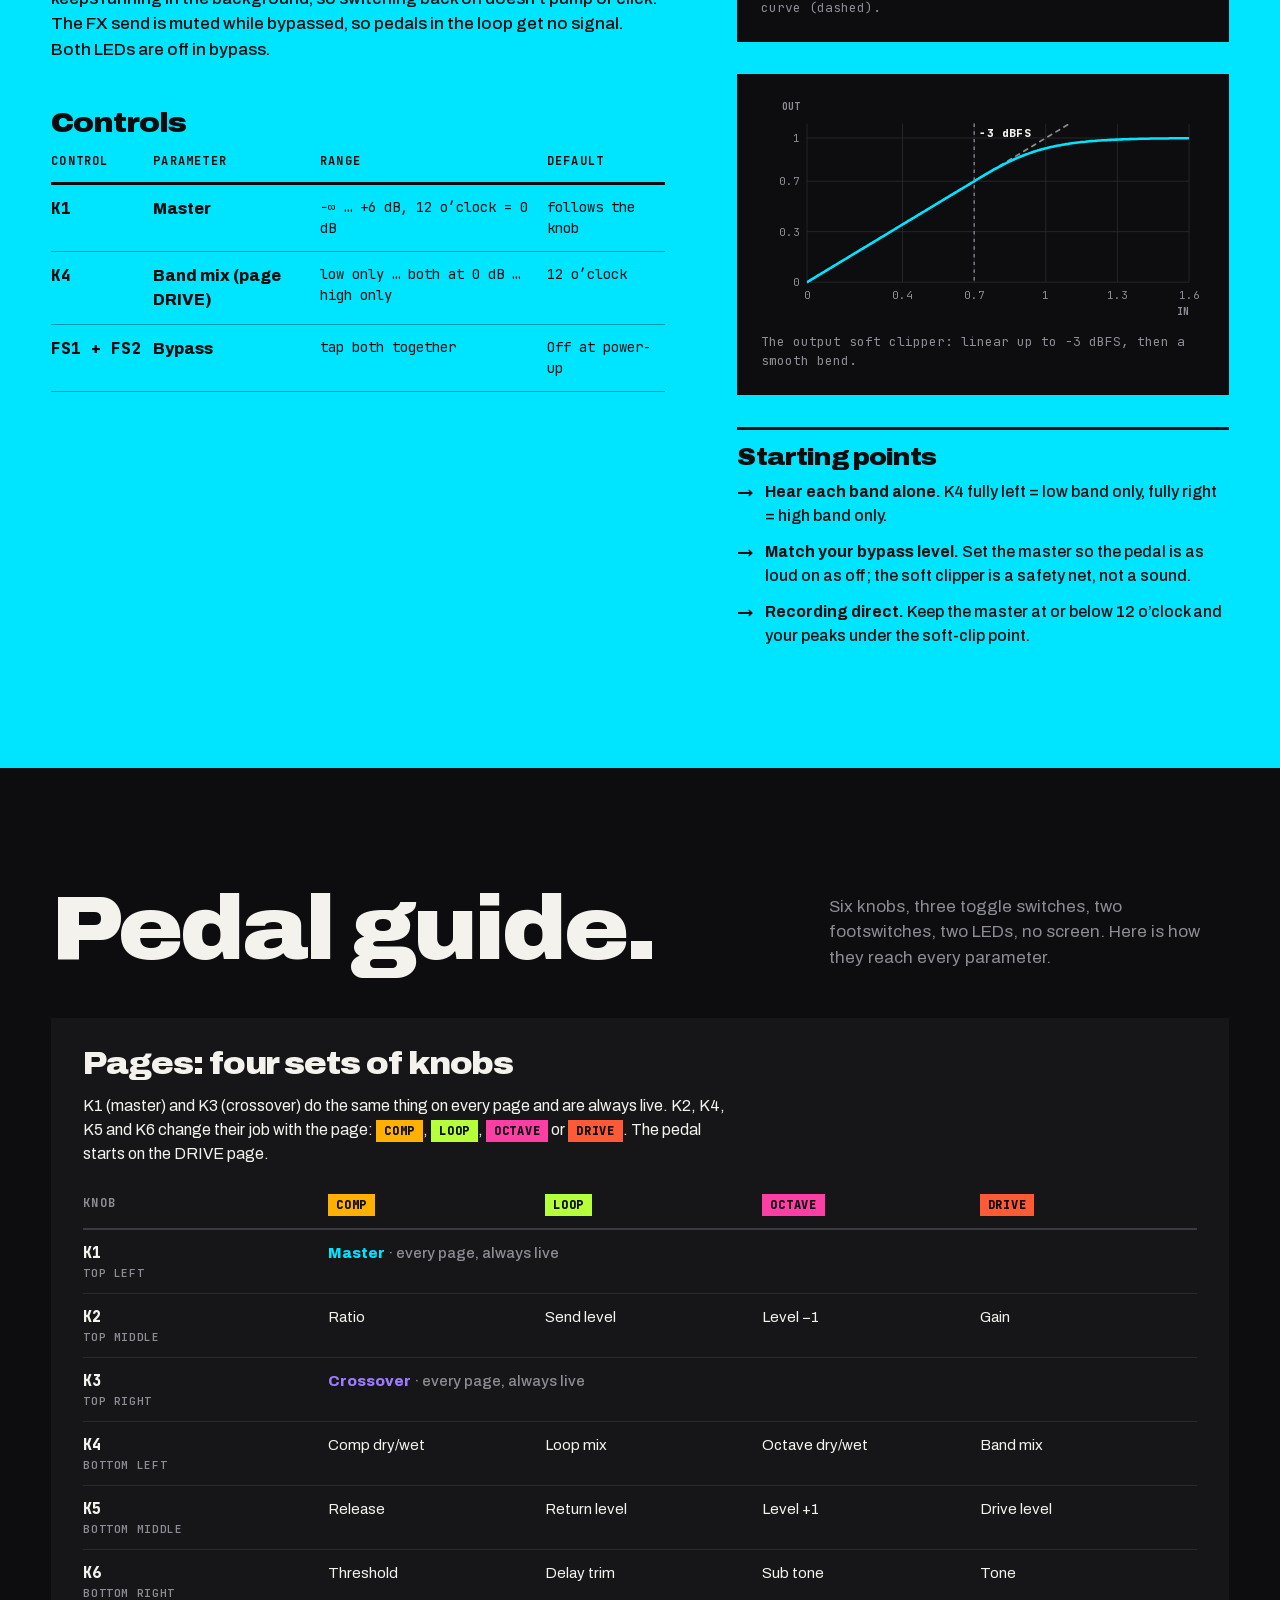
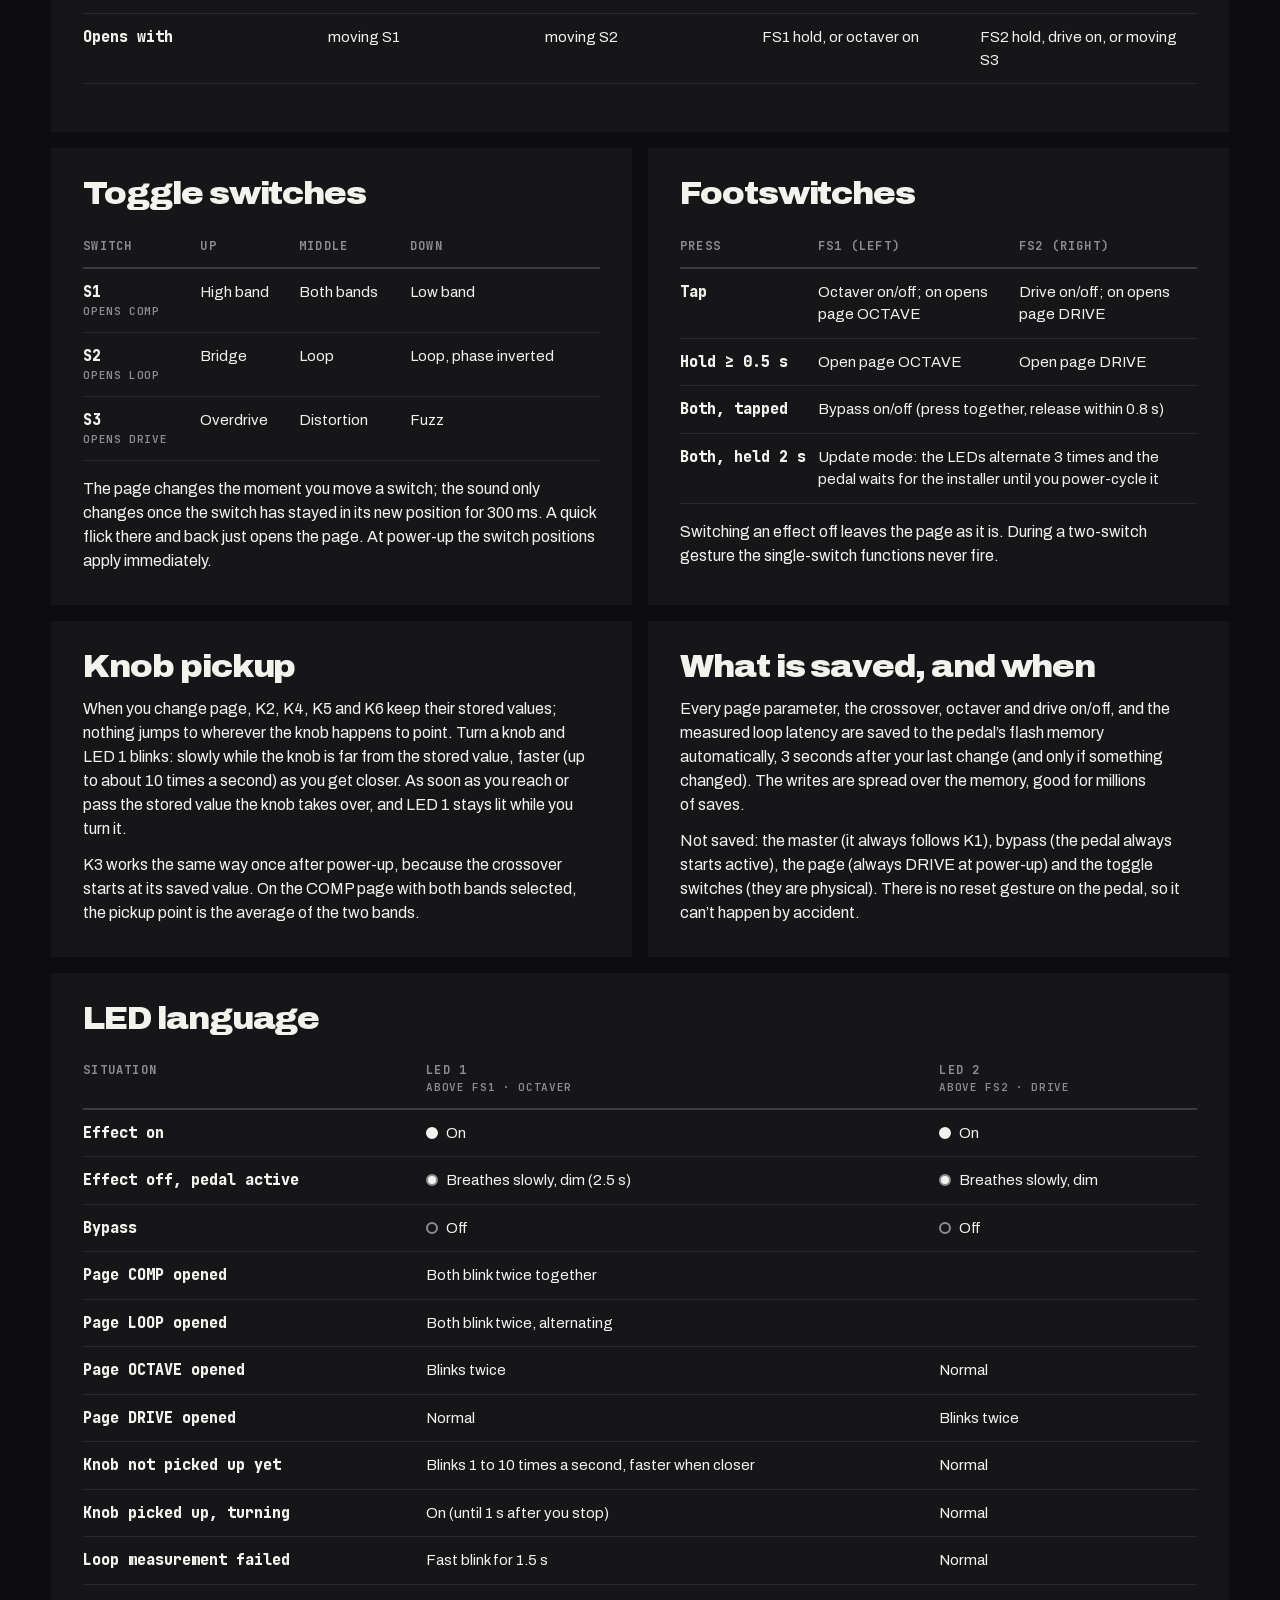
==== commit 5ba8e3cb: "Merge b2-pedal: interactive pedal component (hero + page-locked copies) Co-Authored-By: Claude Opus " ====
--- a/site/index.html
+++ b/site/index.html
@@ -283,7 +283,7 @@
       <div class="deep__body">
         <div class="deep__text">
           <h3>How it works</h3>
-          <p>A Linkwitz-Riley crossover of the 4th order: each band is two Butterworth filters in series, 24 dB per octave. At the crossover point both bands are 6 dB down and exactly in phase, so when they are added back together the level is the same at every frequency. With all effects neutral the pedal sounds like your bass, just with a small, constant delay.</p>
+          <p>A Linkwitz-Riley crossover of the 4th order: each band is two Butterworth filters in series, 24 dB per octave. At the crossover point both bands are 6 dB down and exactly in phase, so when they are added back together the level is the same at every frequency. With all effects neutral the pedal sounds like your bass.</p>
           <p>K3 is two-part logarithmic: fully left is 100 Hz, 12 o’clock exactly 250 Hz, fully right 800 Hz. The frequency glides smoothly while you turn, without zipper noise. Anything that delays one band (the drive’s oversampling, the FX loop) delays the other band by exactly the same amount, so the sum stays flat.</p>
           <h3>Controls</h3>
           <div class="table-wrap"><table>
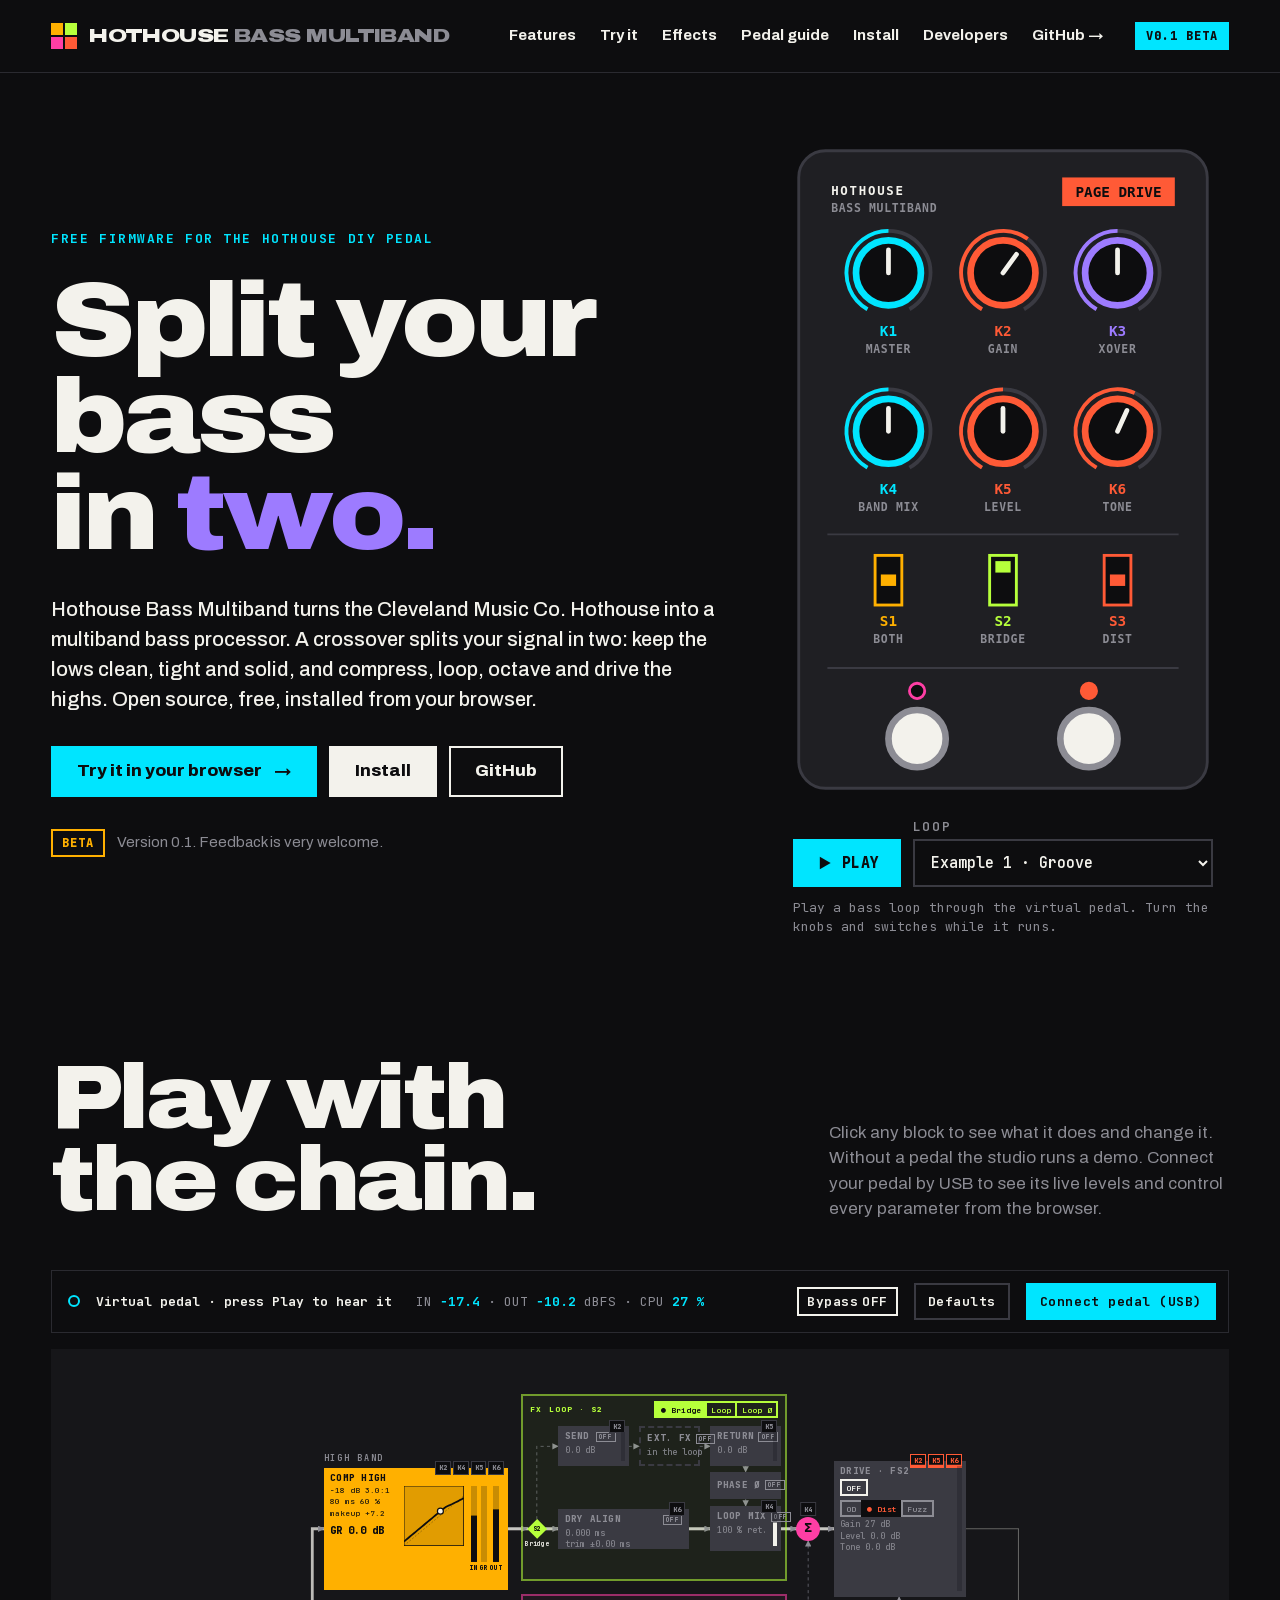
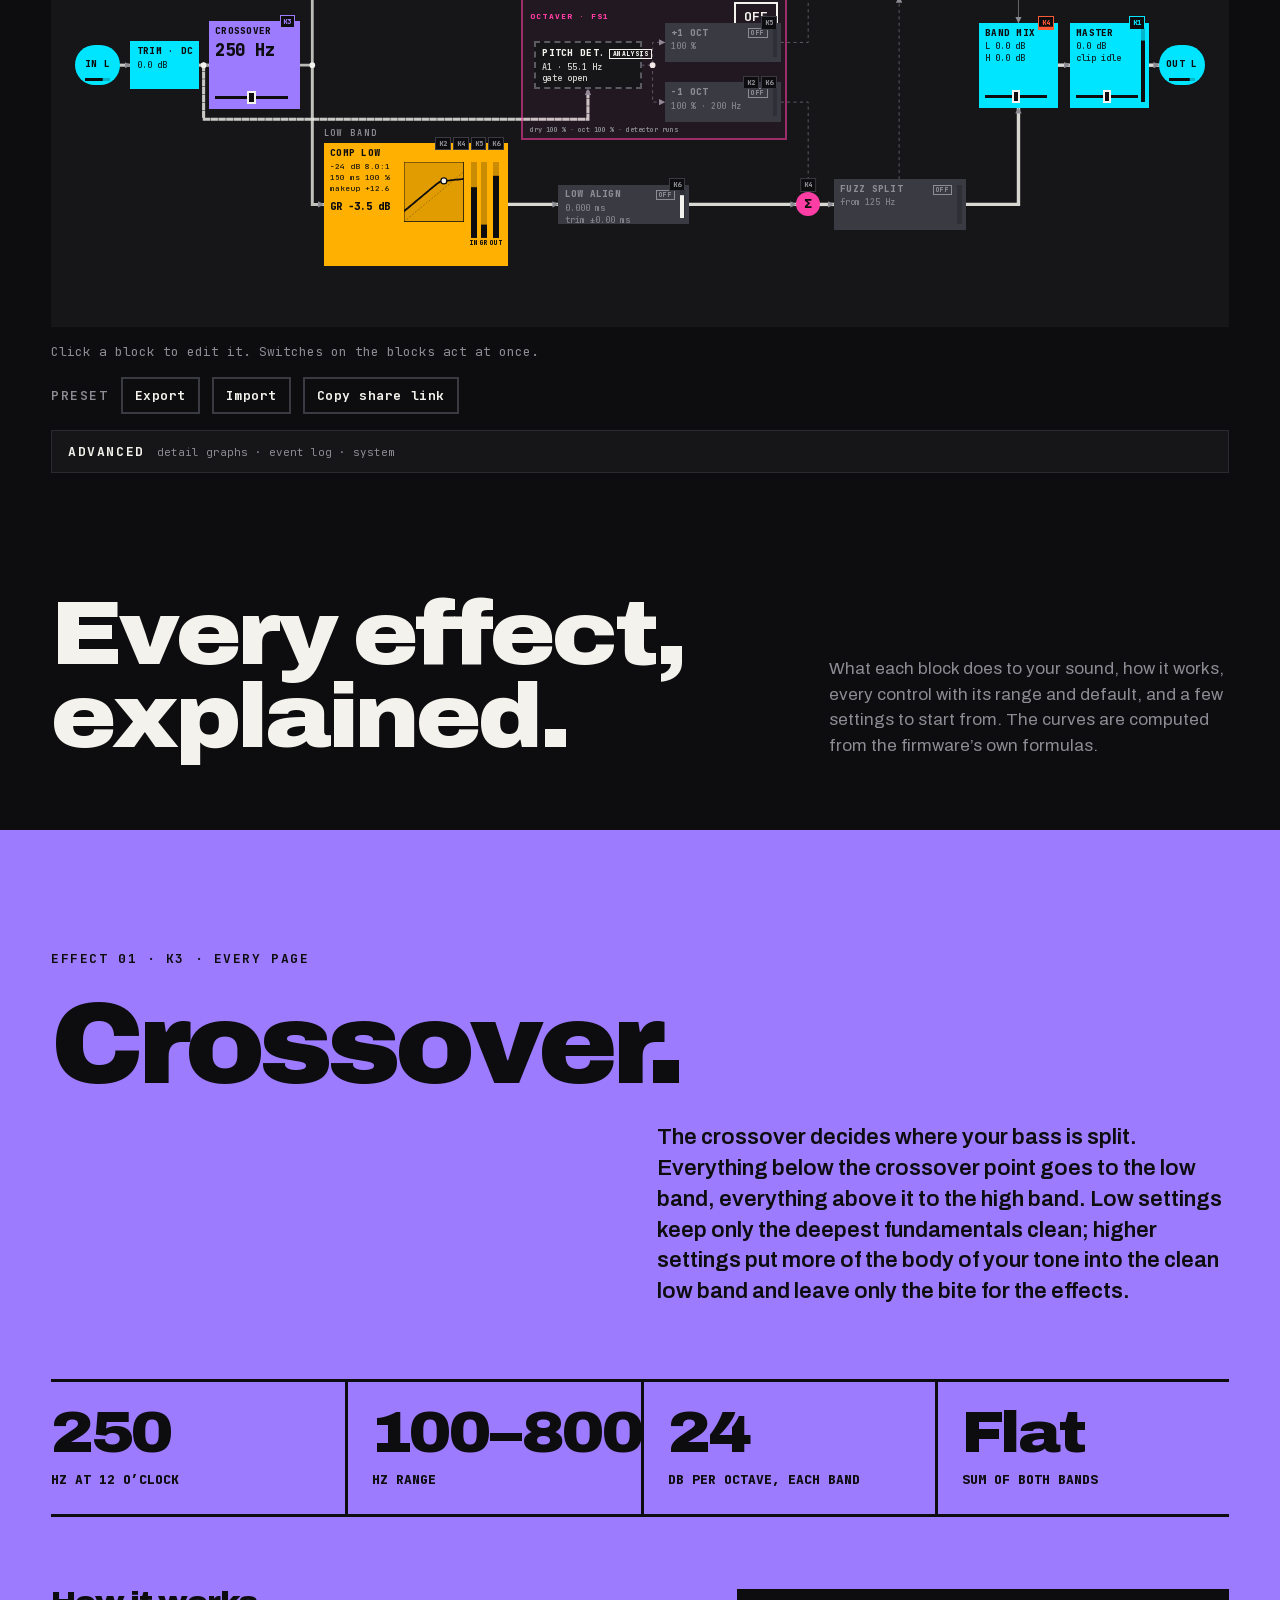
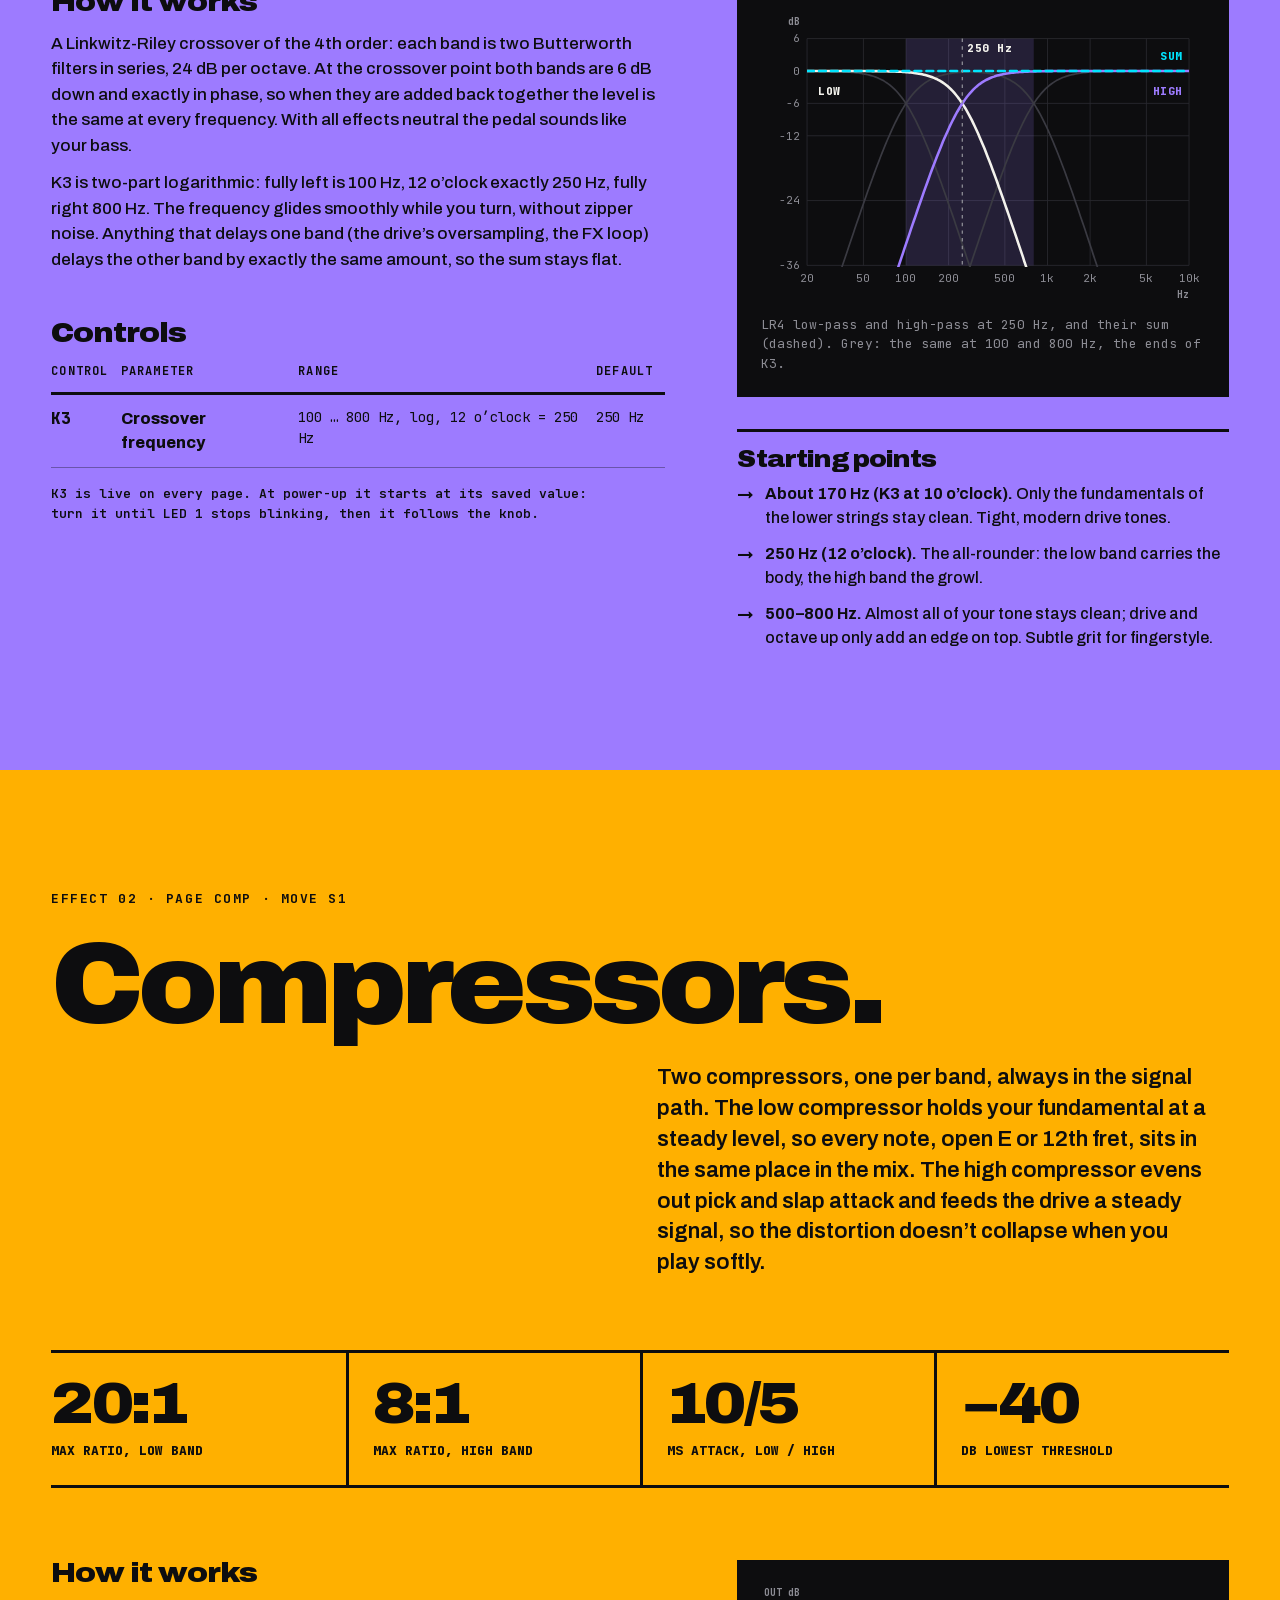
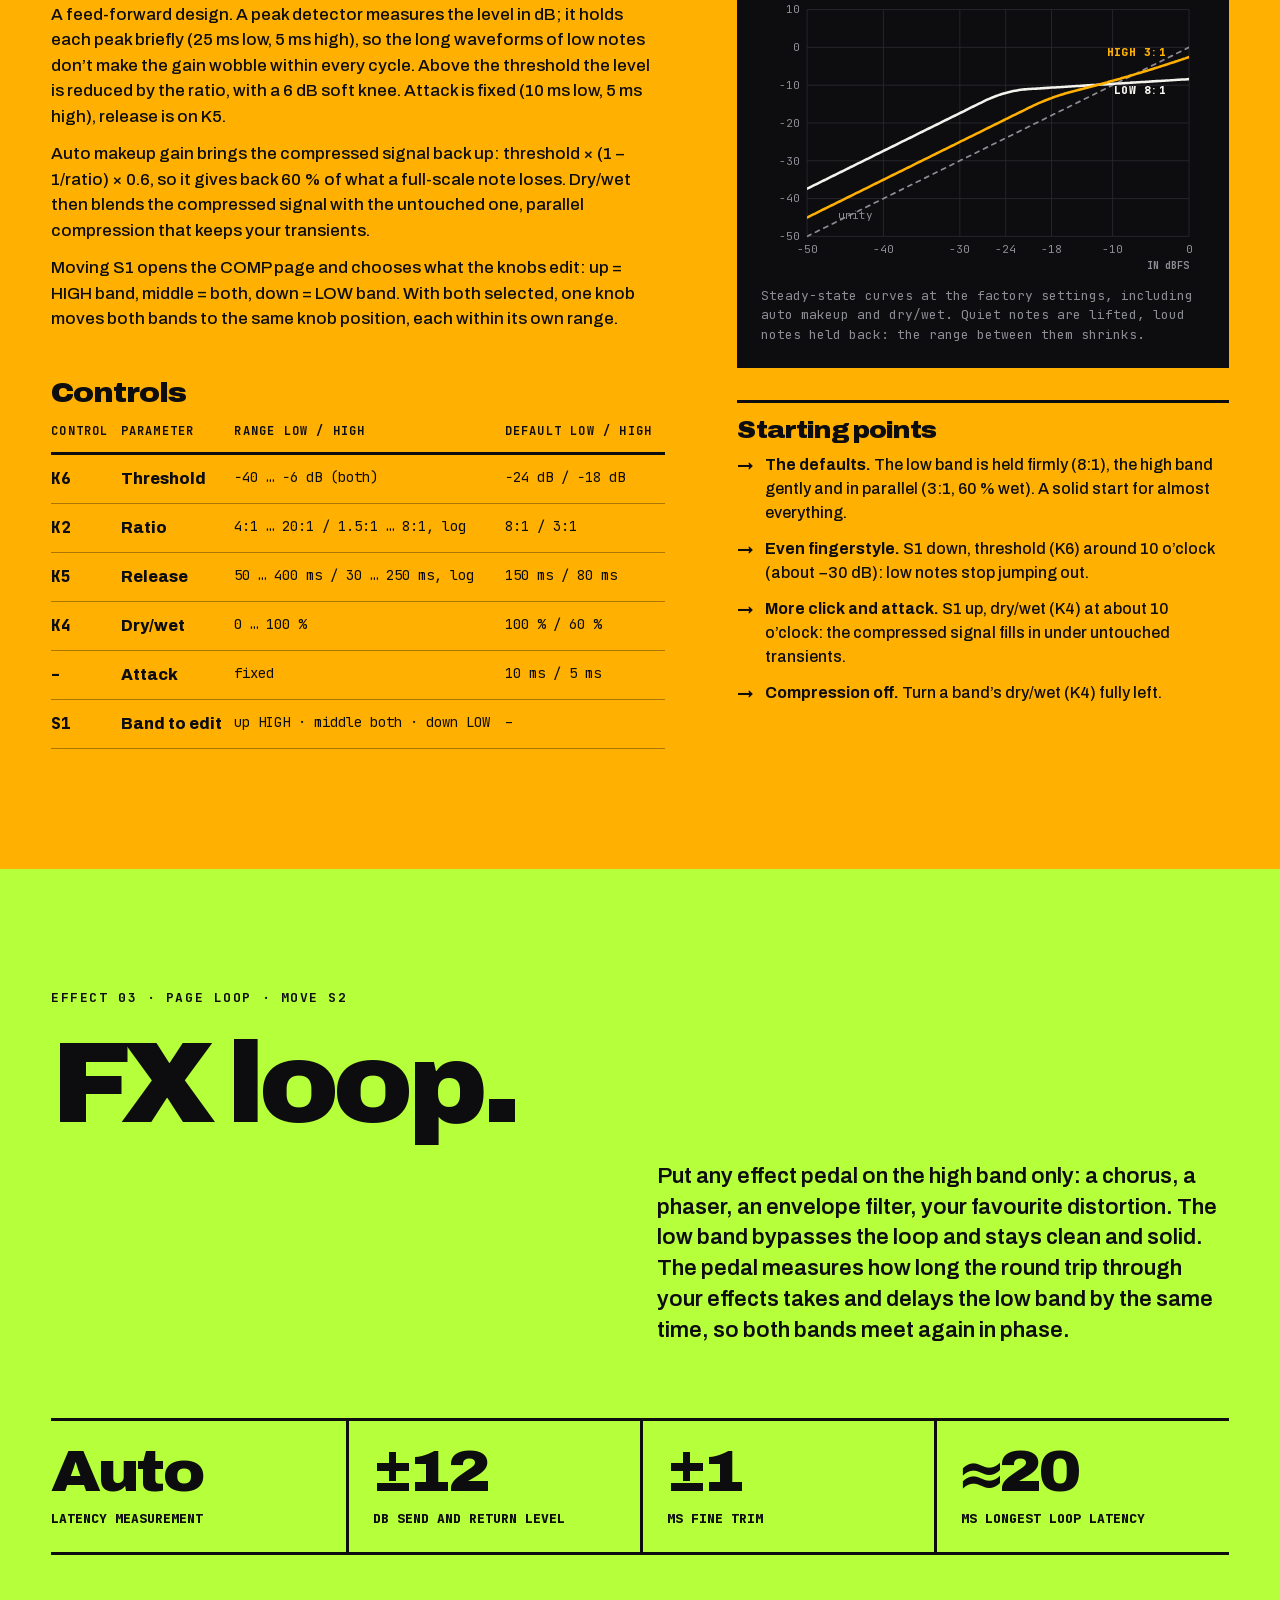
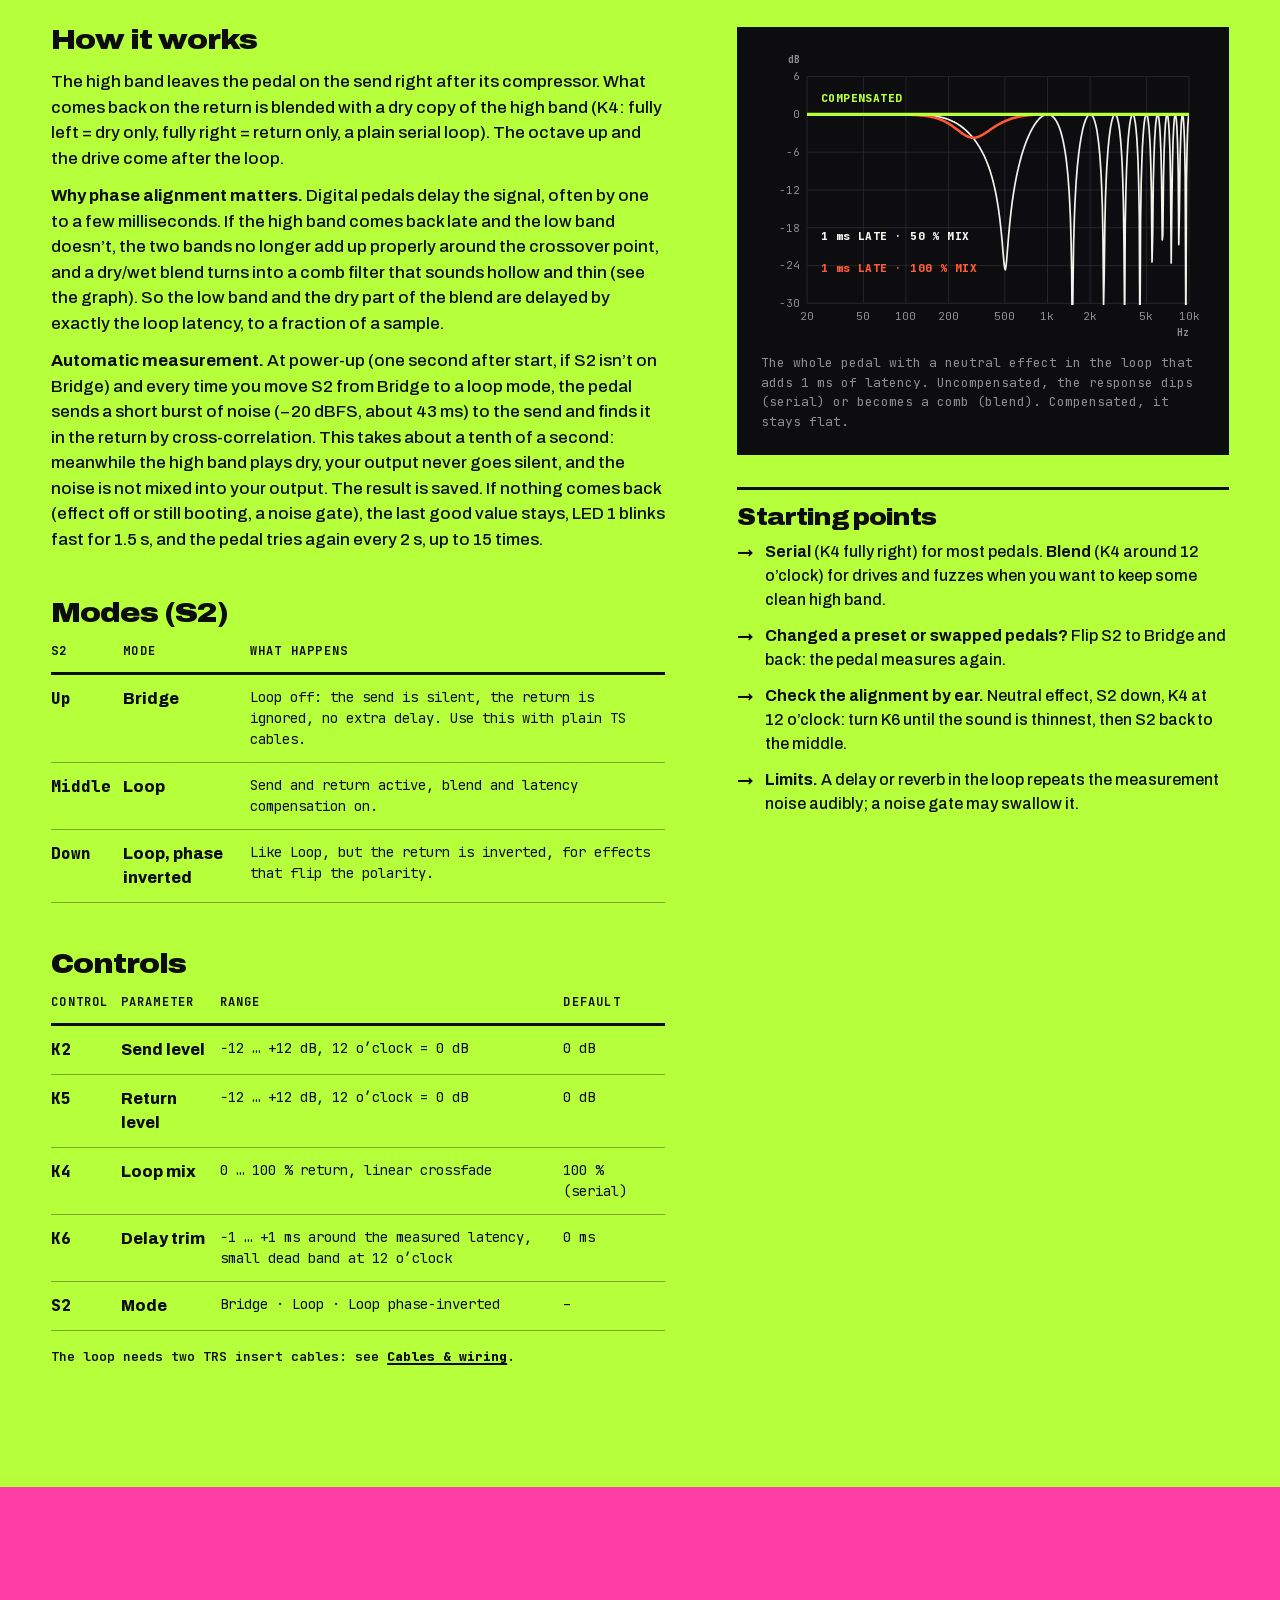
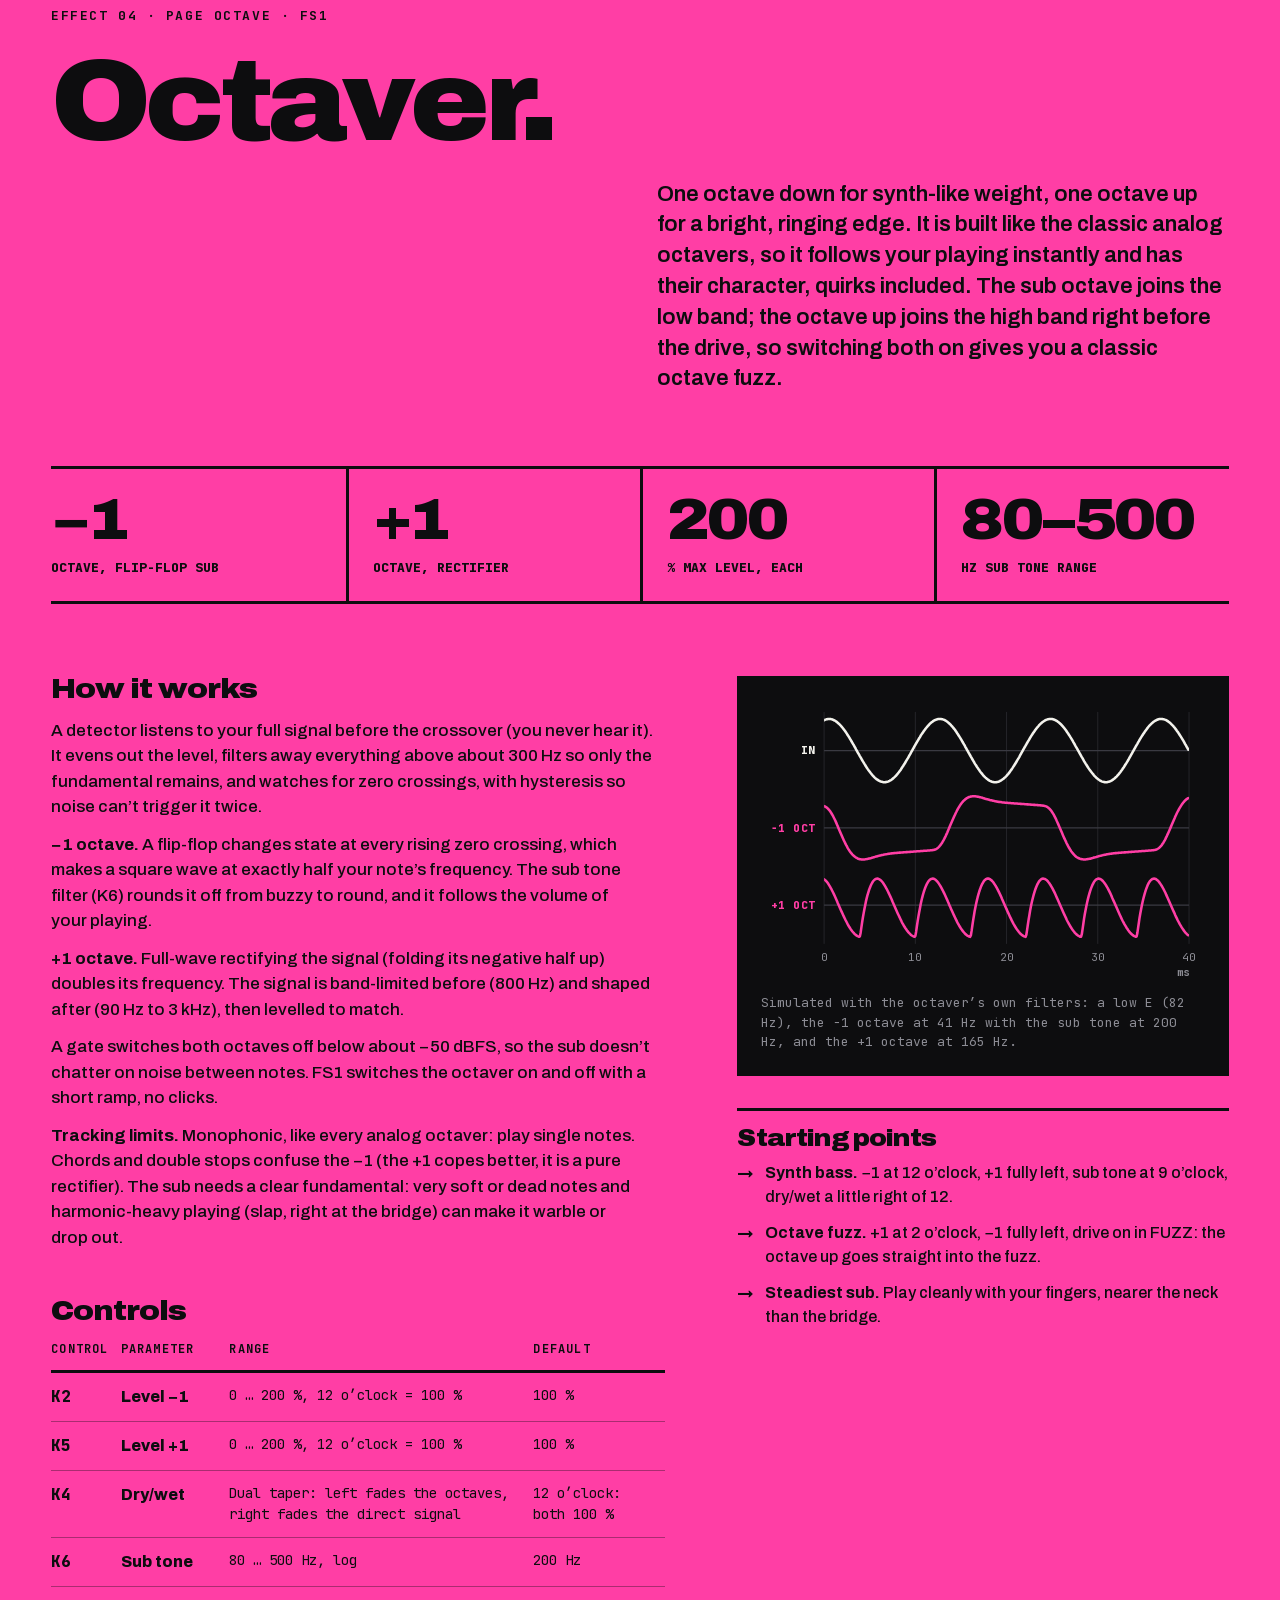
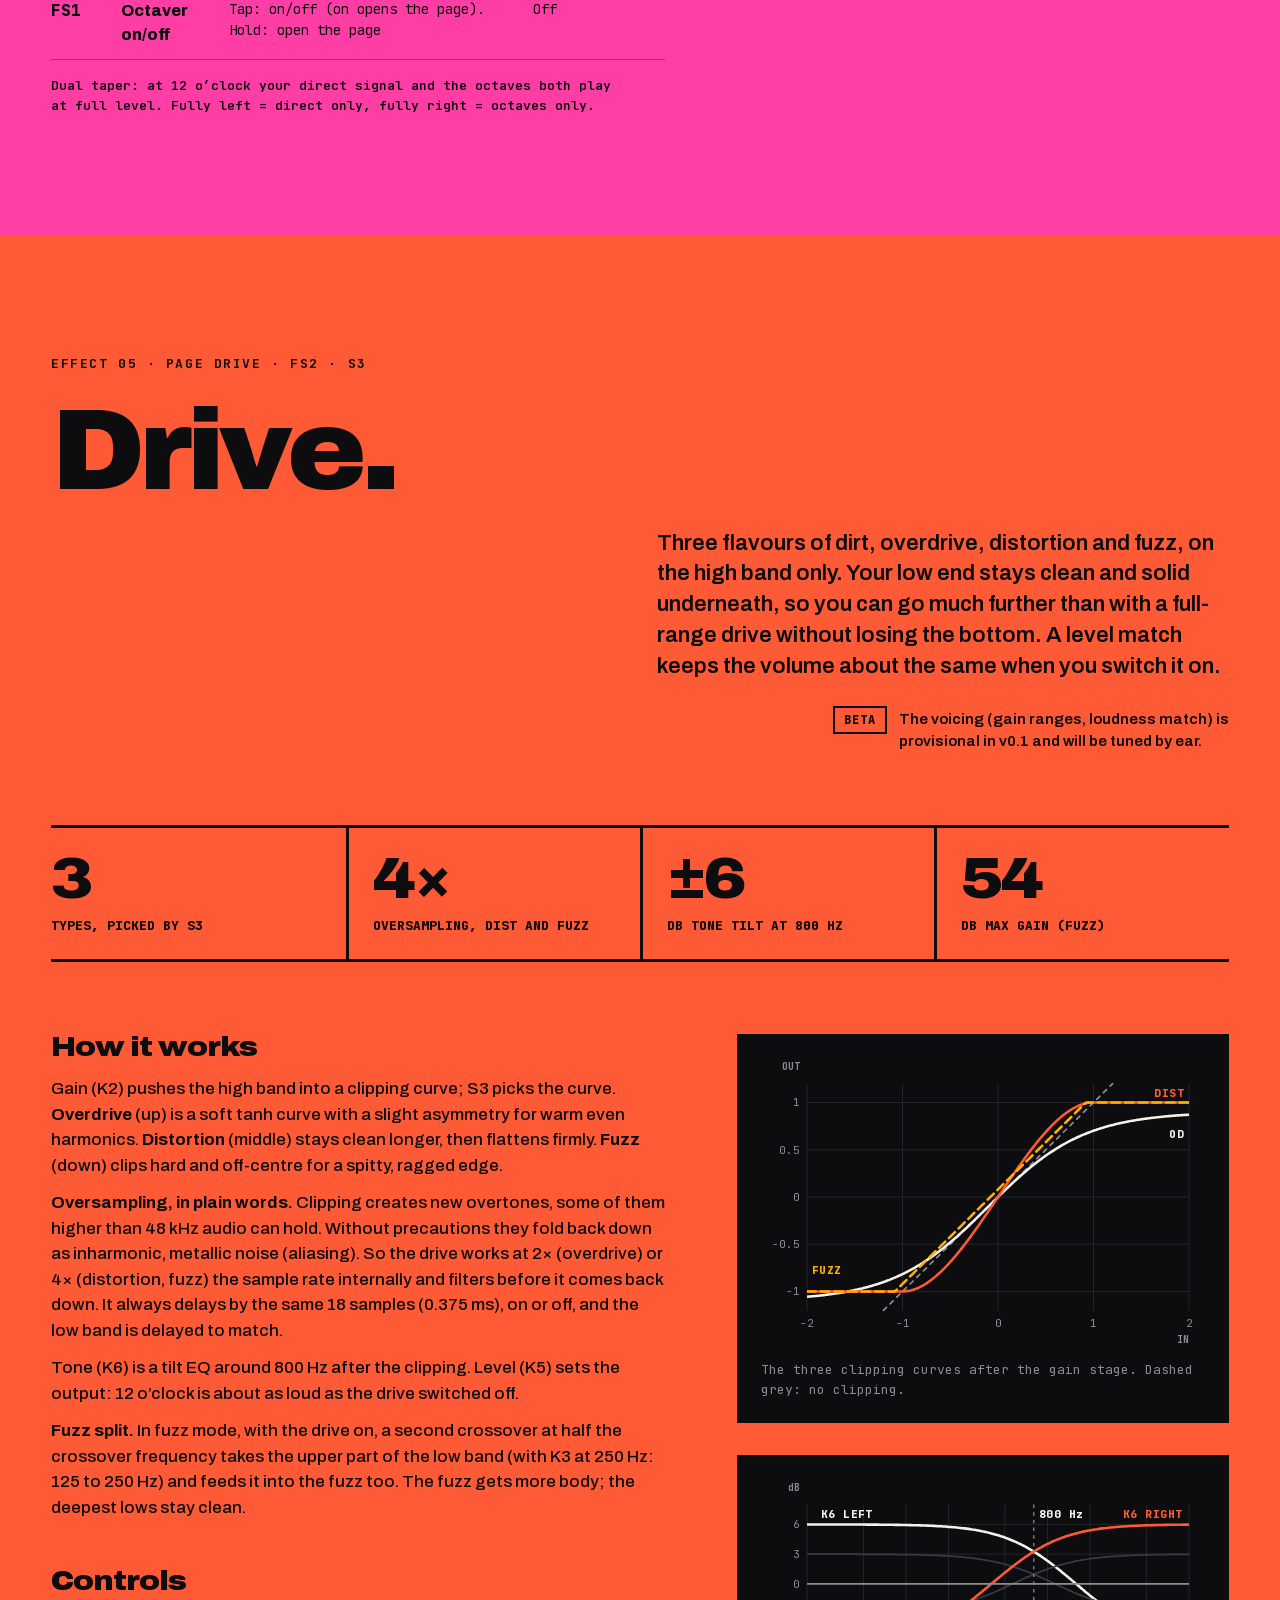
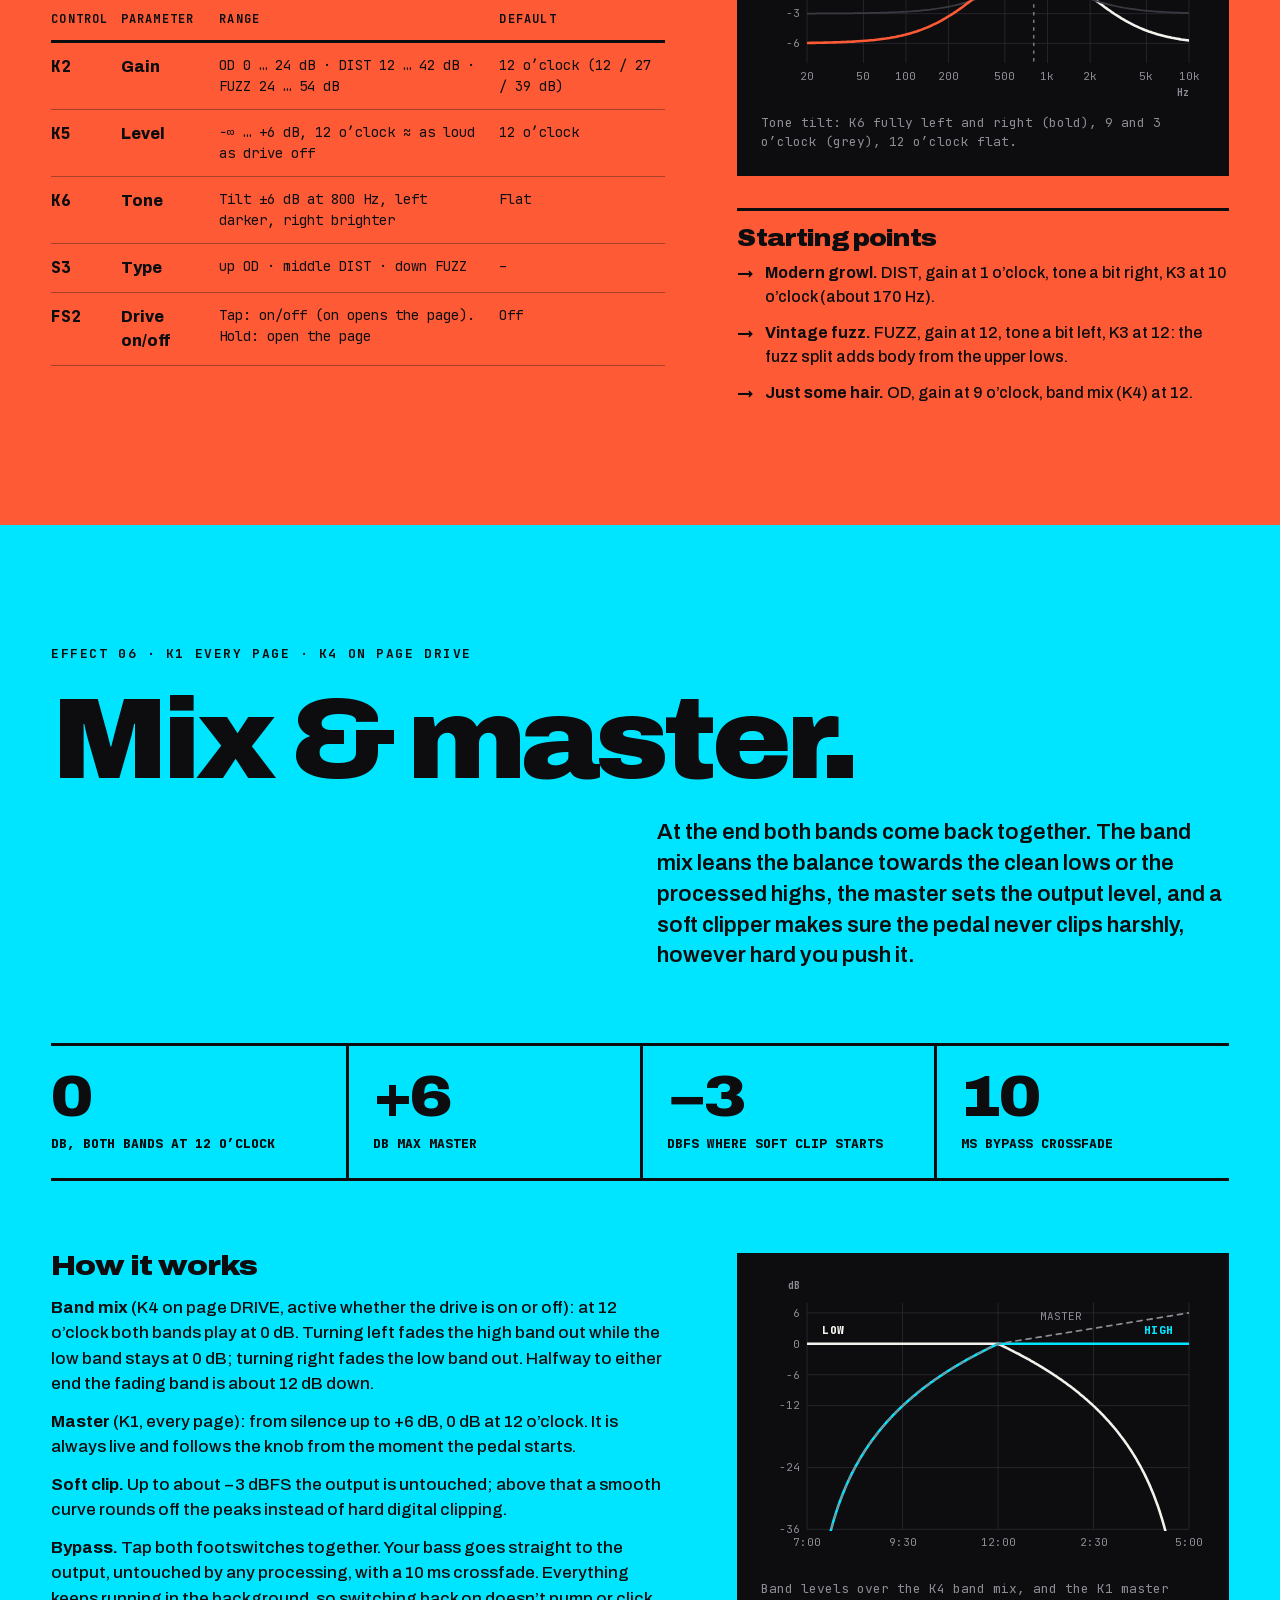
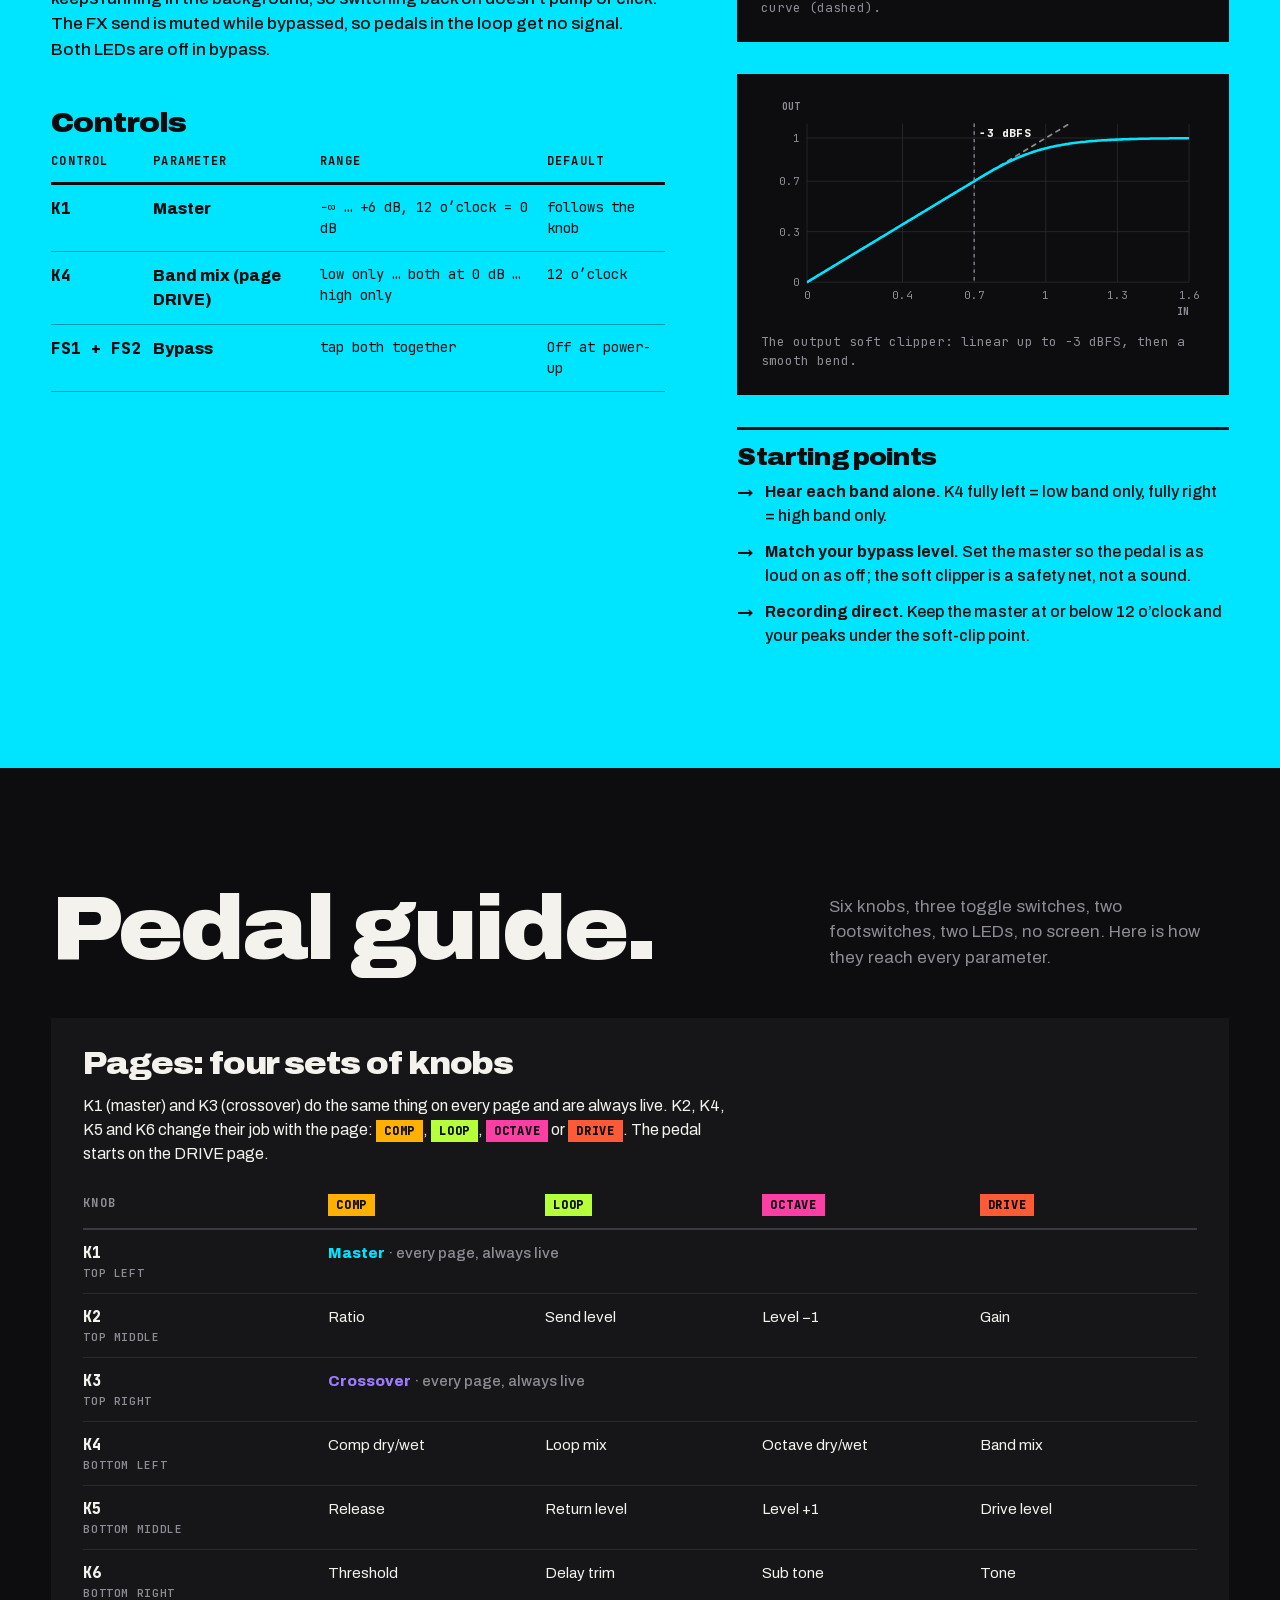
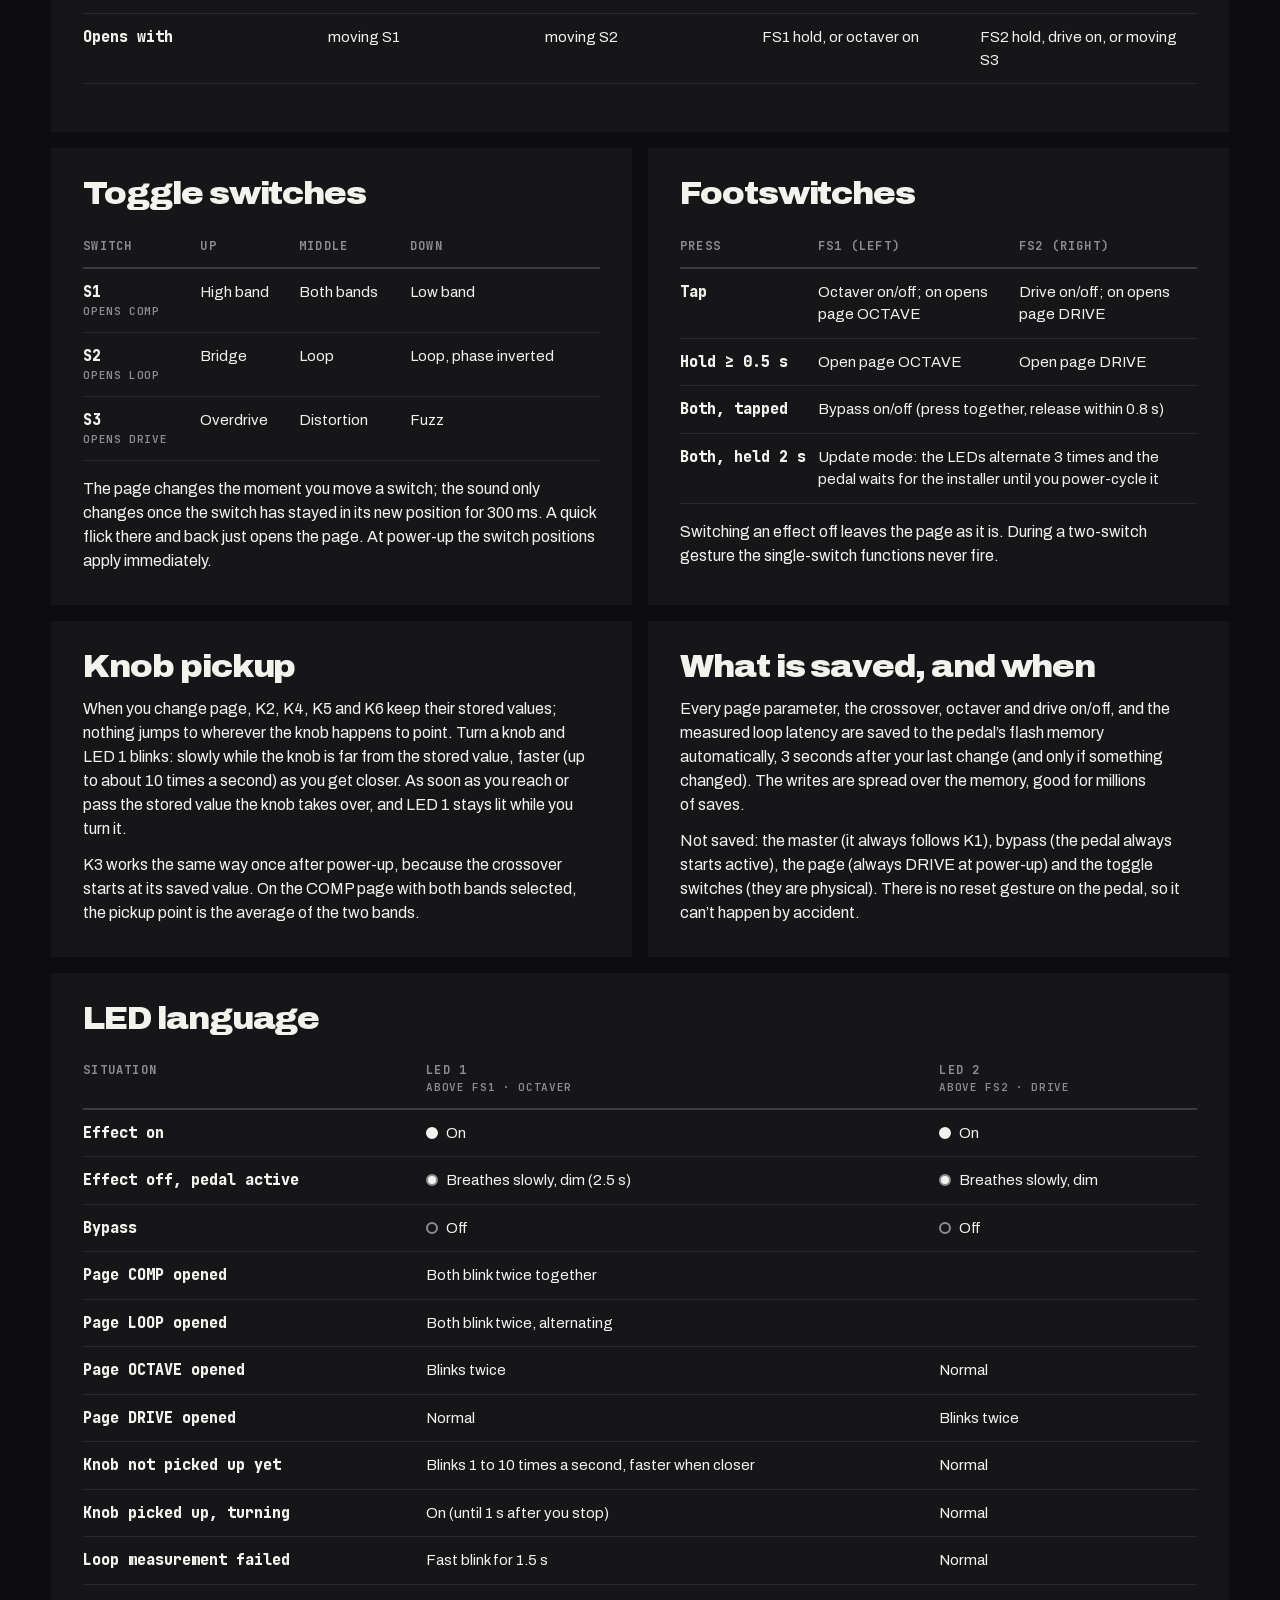
==== commit 7120e4b1: "Crossover text: drop the remark about the constant delay (owner edit) Co-Authored-By: Claude Opus 5." ====
--- a/site/index.html
+++ b/site/index.html
@@ -25,7 +25,6 @@
 <link rel="stylesheet" href="css/site.css">
 <link rel="stylesheet" href="css/studio.css">
 <link rel="stylesheet" href="css/player.css">
-<link rel="stylesheet" href="css/pedal.css">
 <link rel="stylesheet" href="css/flasher.css">
 <script type="module" src="js/site.js"></script>
 </head>
@@ -73,9 +72,7 @@
       <p class="status-note"><span class="chip">Beta</span> <span>Version 0.1. Feedback is very welcome.</span></p>
     </div>
     <figure class="hero__pedal">
-      <div class="hero__pedal-mount" id="pedal-root">
-        <img src="img/pedal.svg" width="440" height="680" alt="Illustration of the Hothouse pedal running Bass Multiband on its DRIVE page: six knobs with colored rings, three toggle switches, two LEDs and two footswitches.">
-      </div>
+      <img src="img/pedal.svg" width="440" height="680" alt="Illustration of the Hothouse pedal running Bass Multiband on its DRIVE page: six knobs with colored rings, three toggle switches, two LEDs and two footswitches.">
       <div class="hero__player" id="player-root"></div>
     </figure>
   </div>
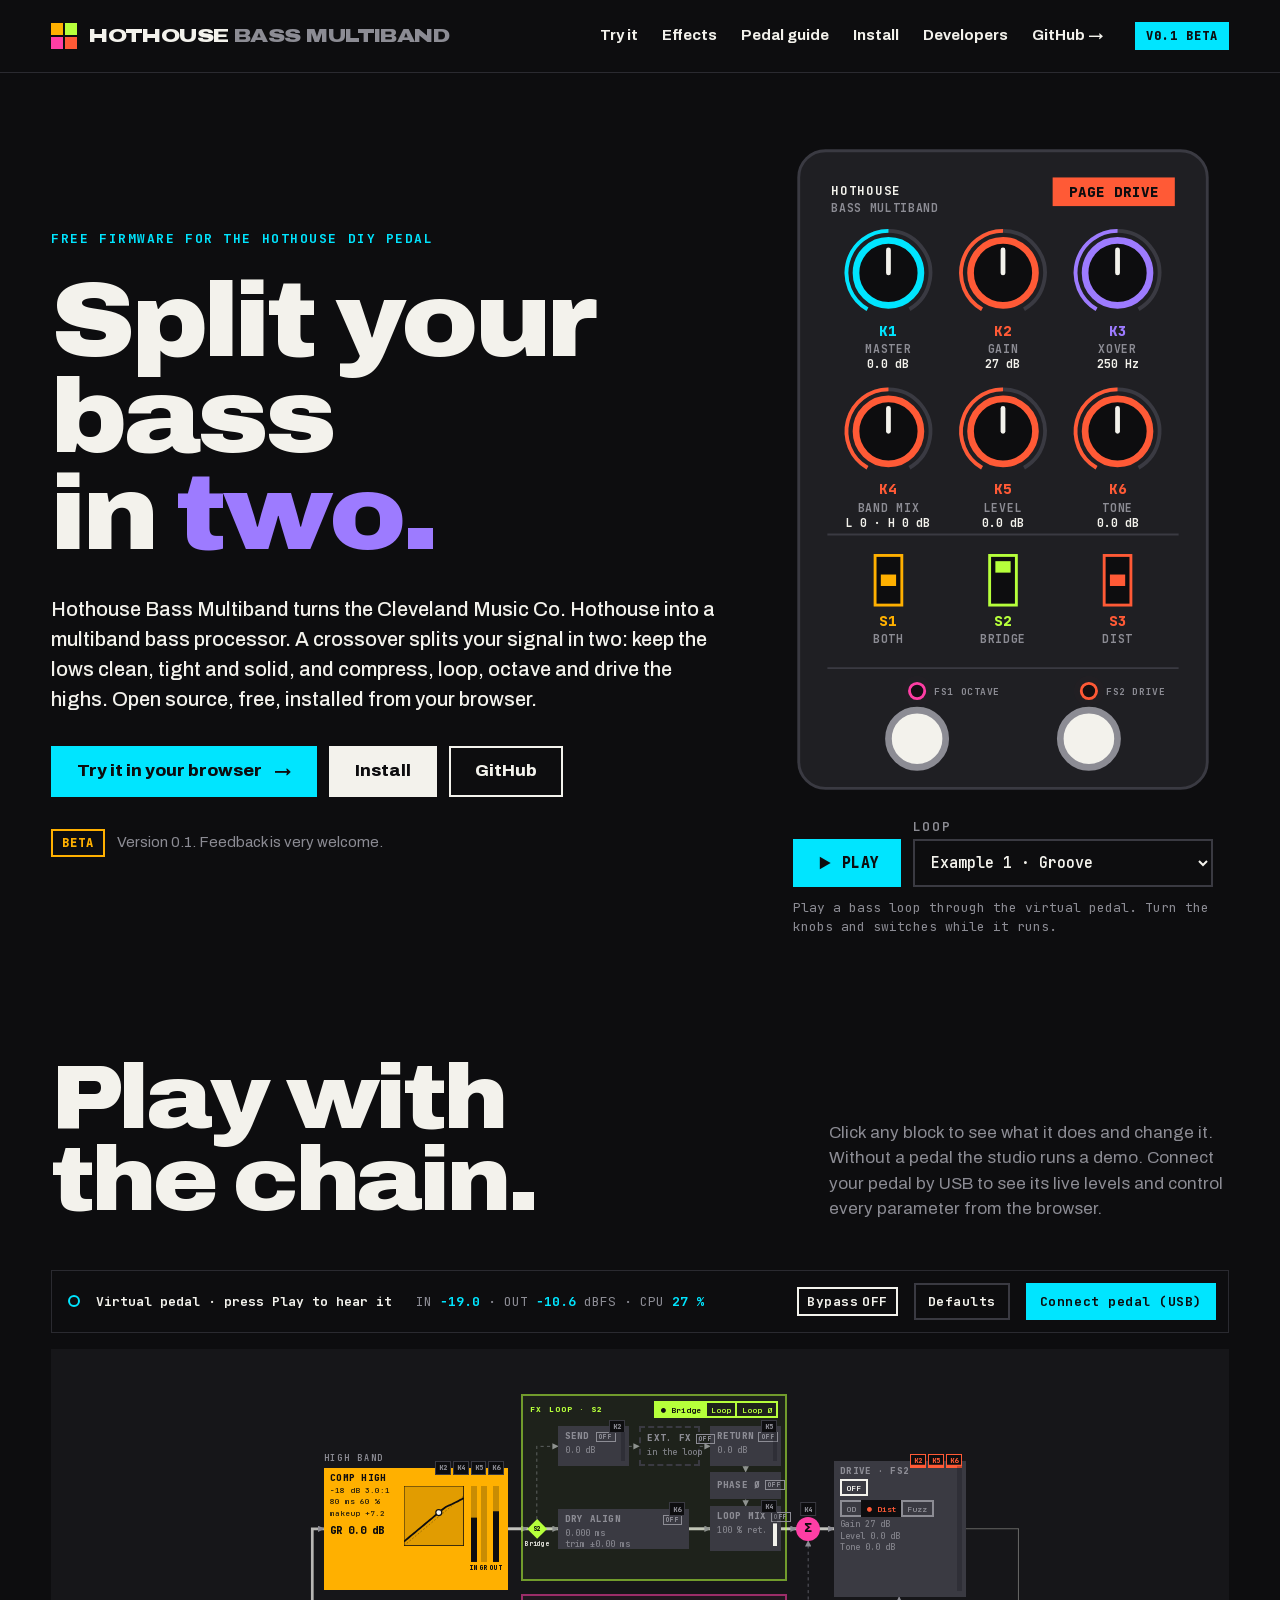
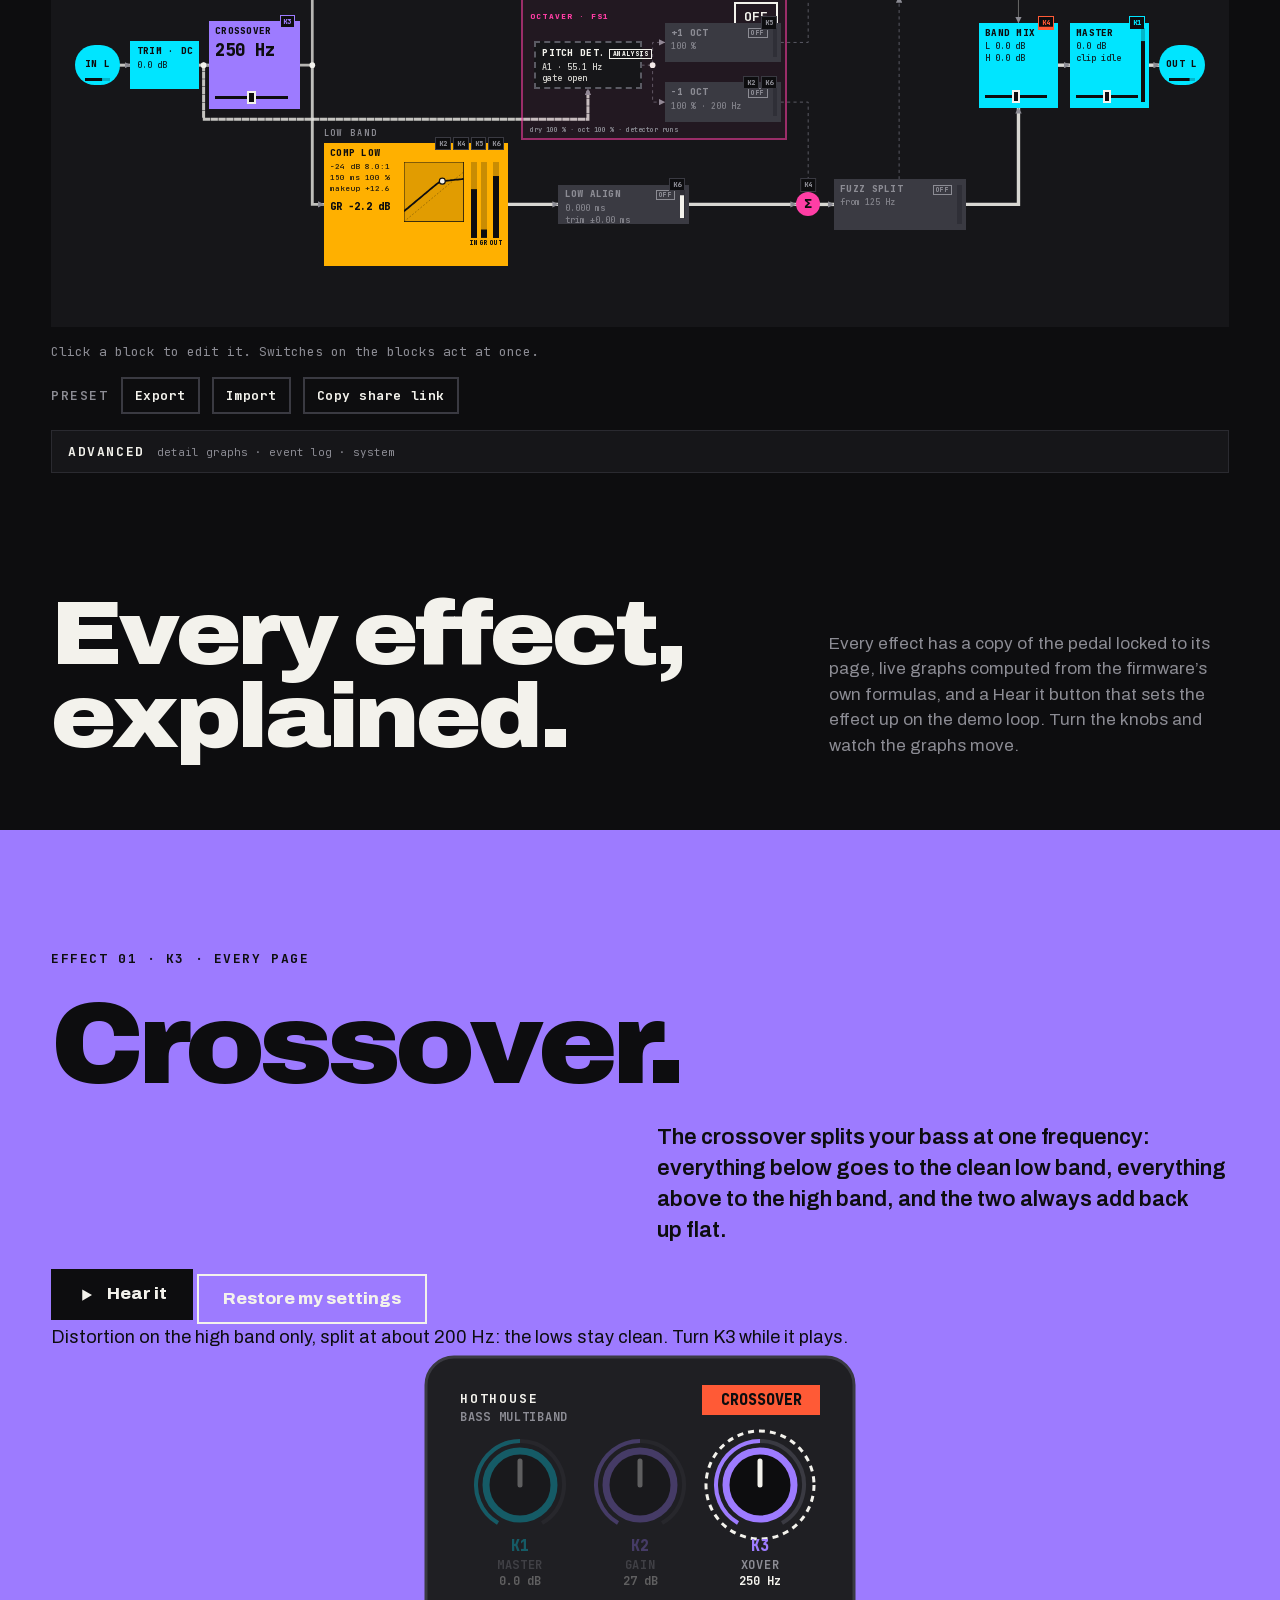
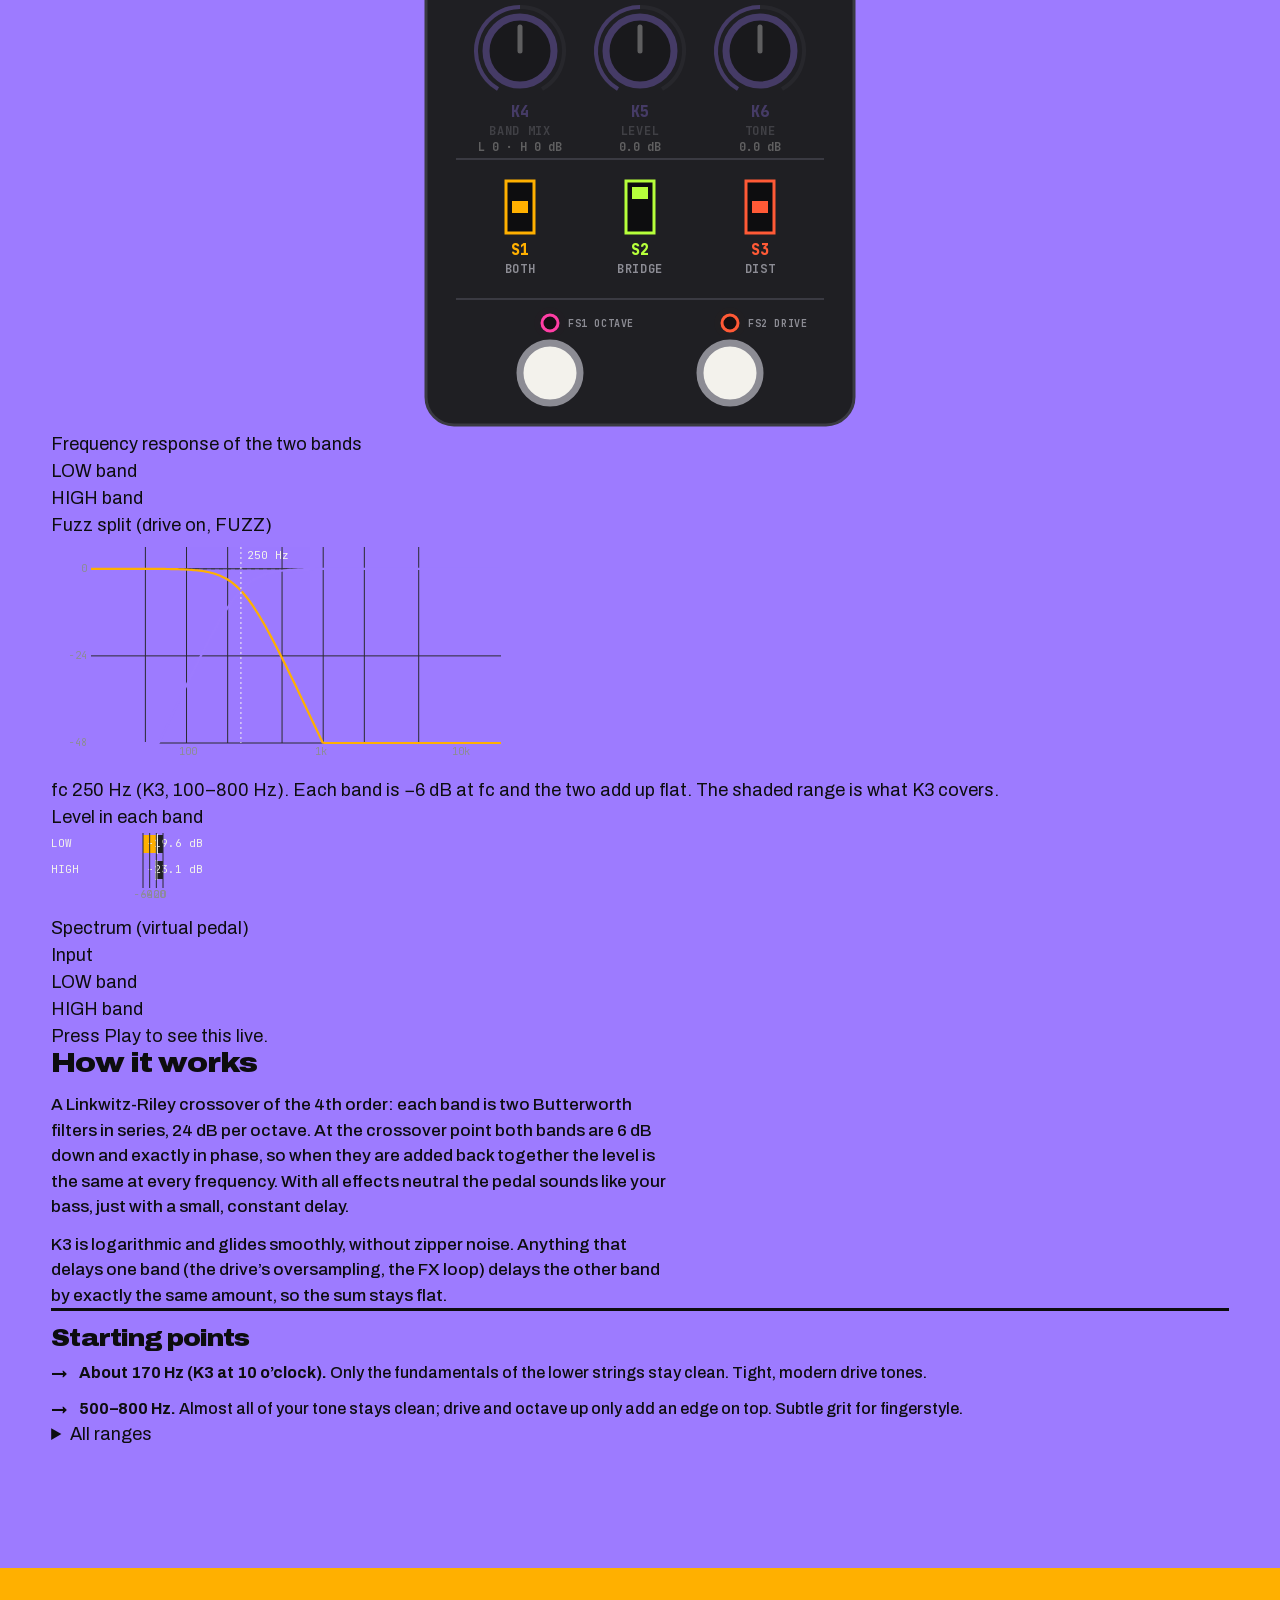
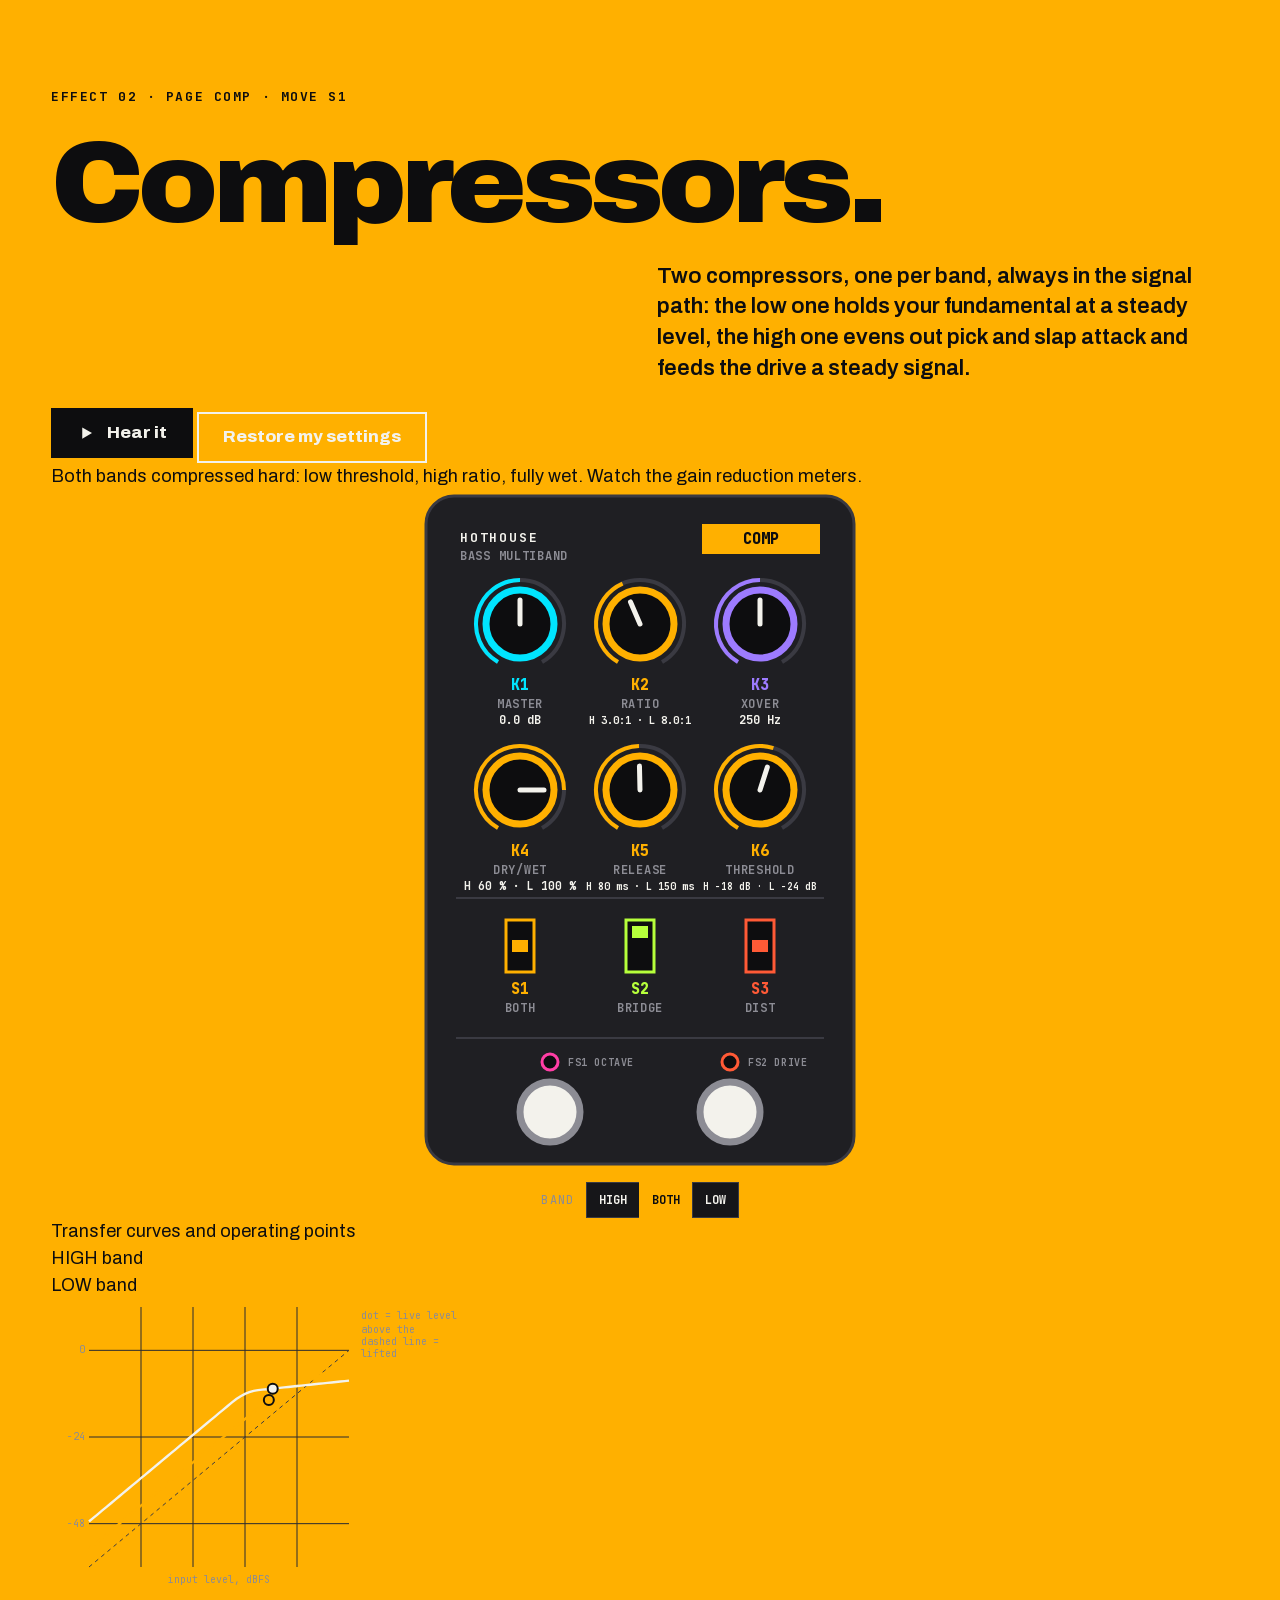
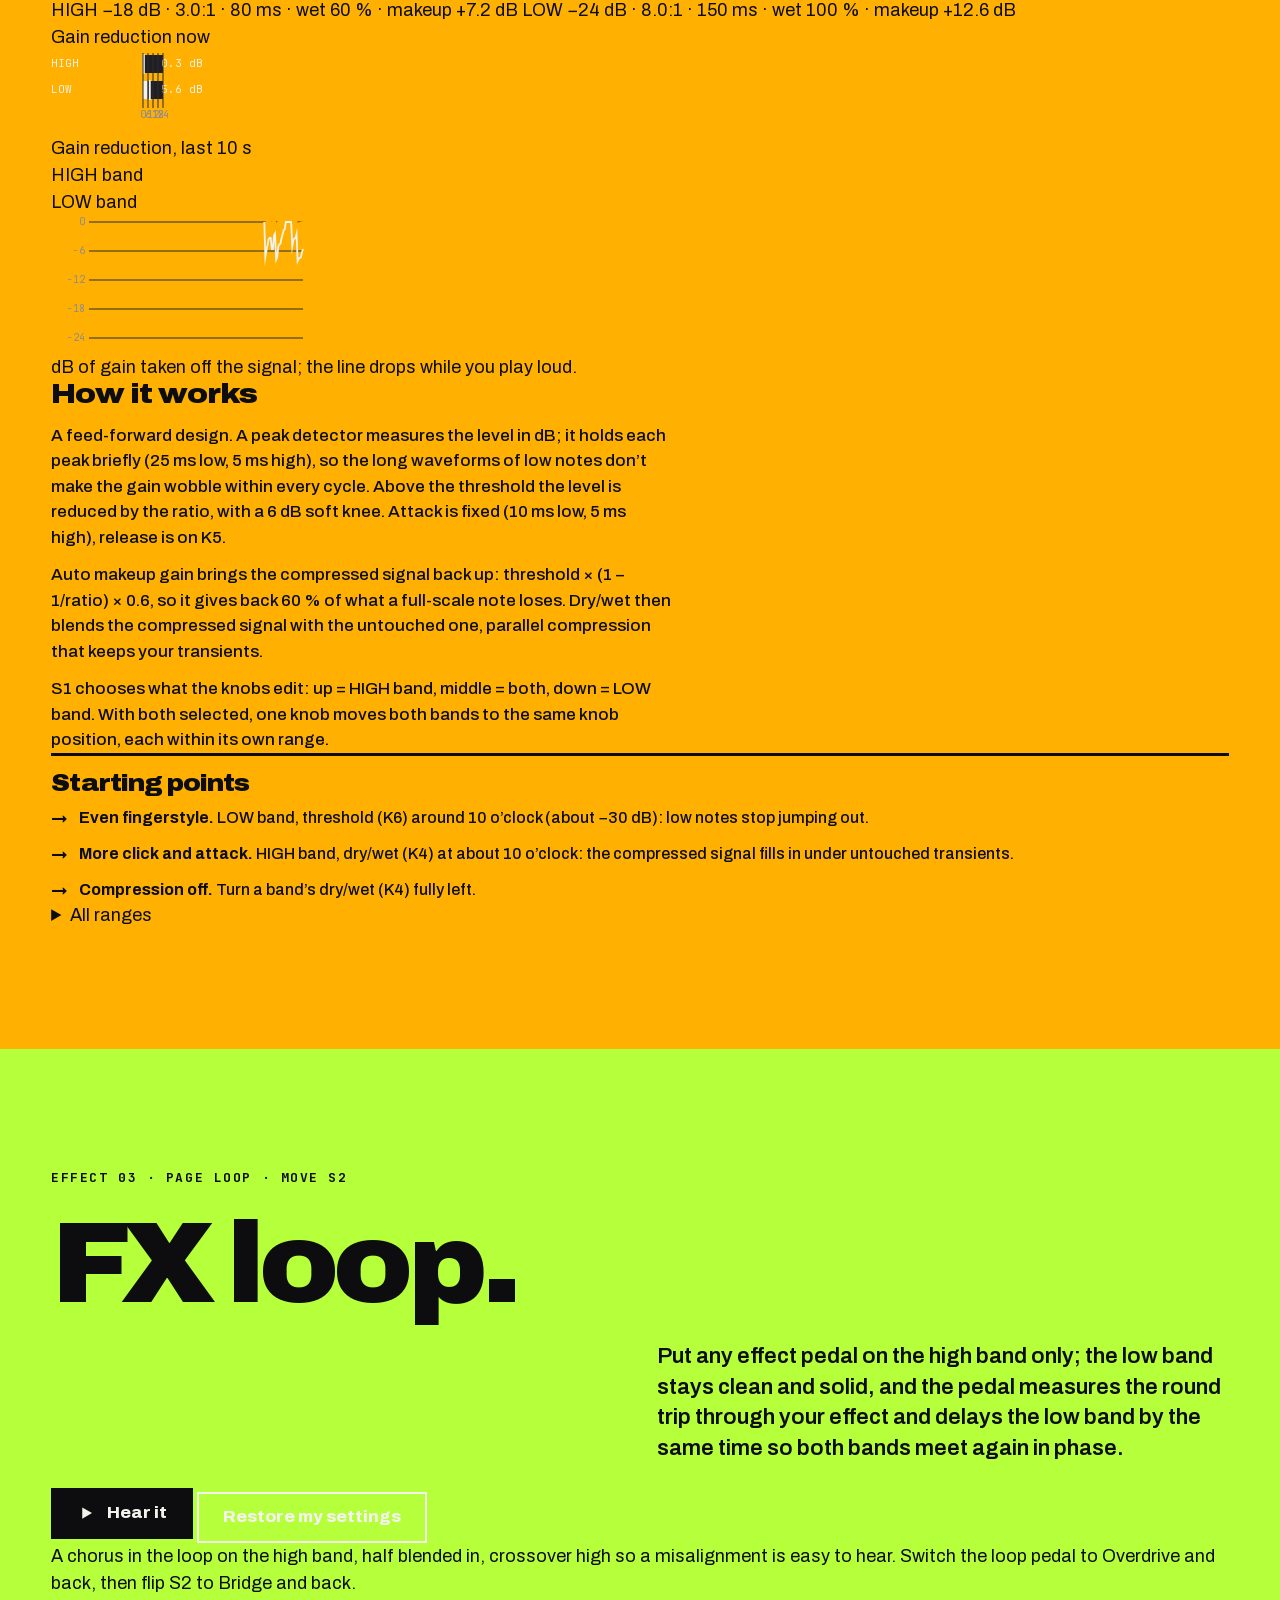
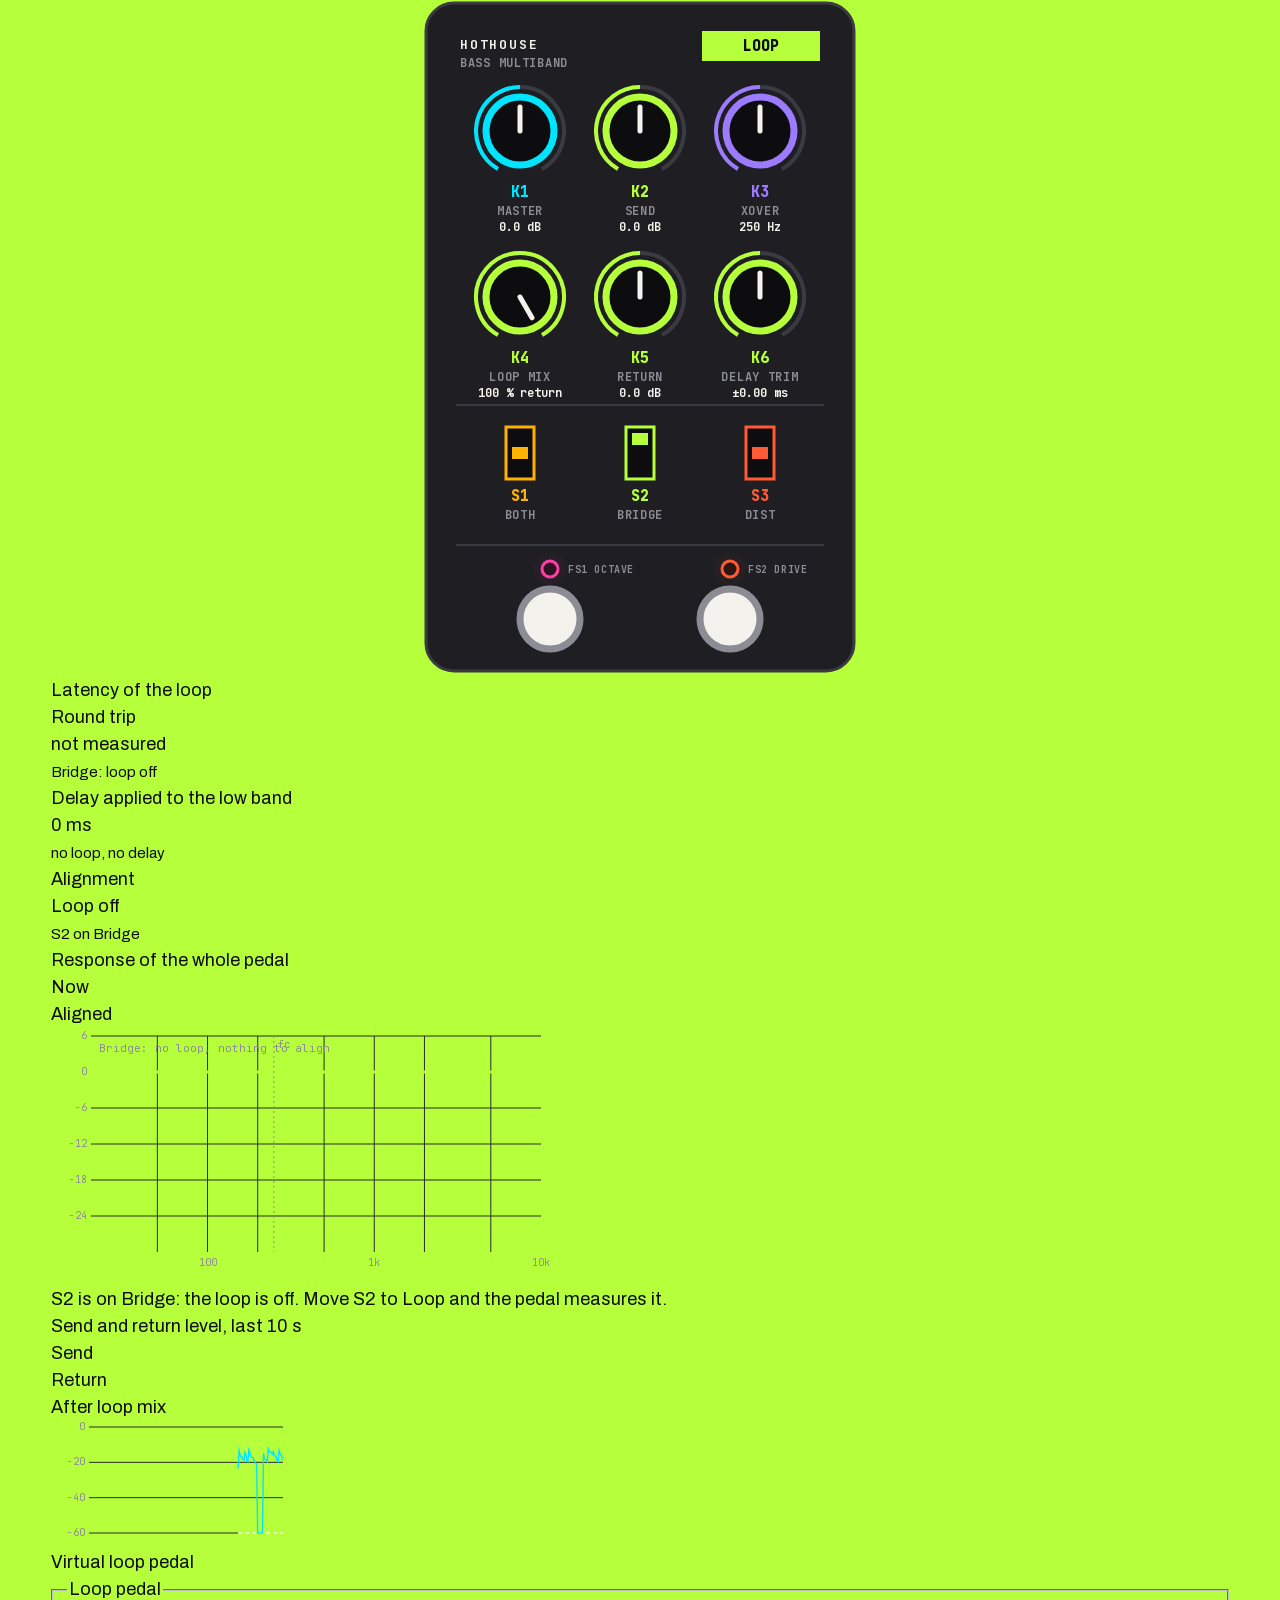
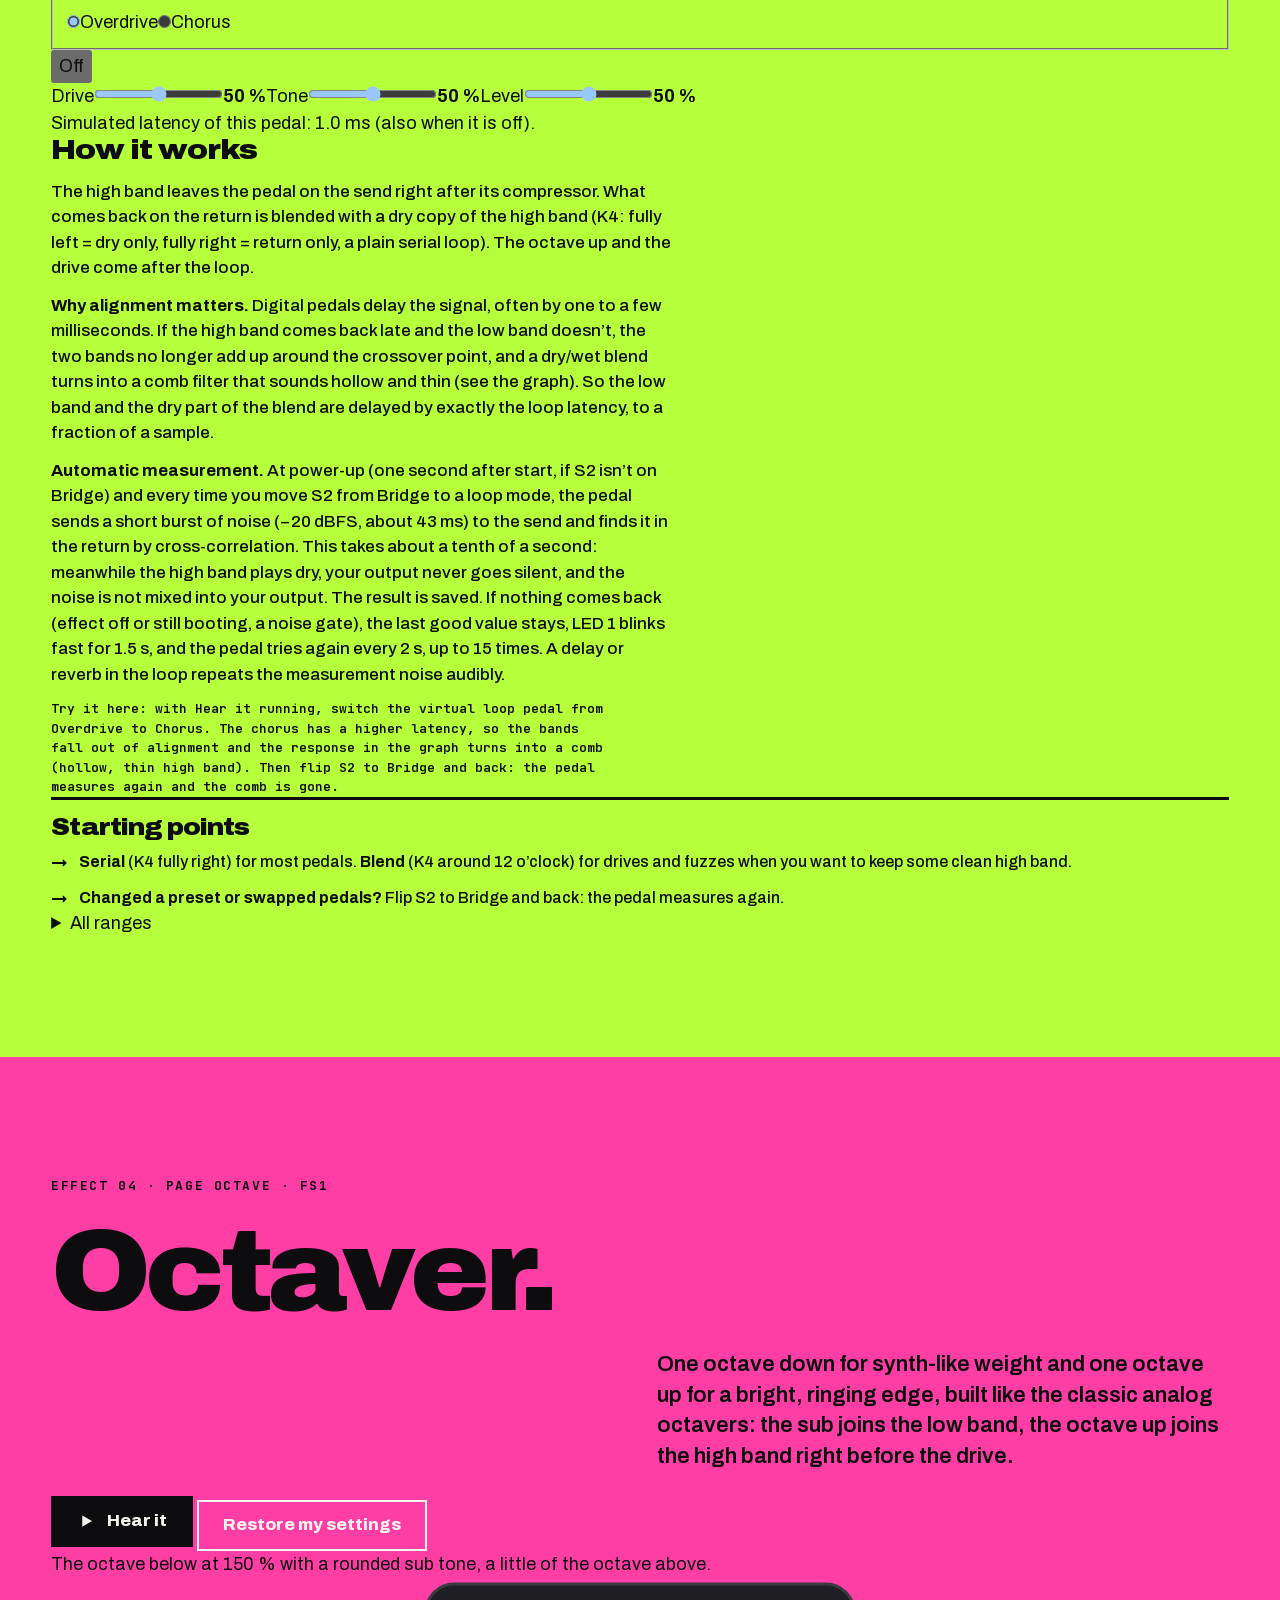
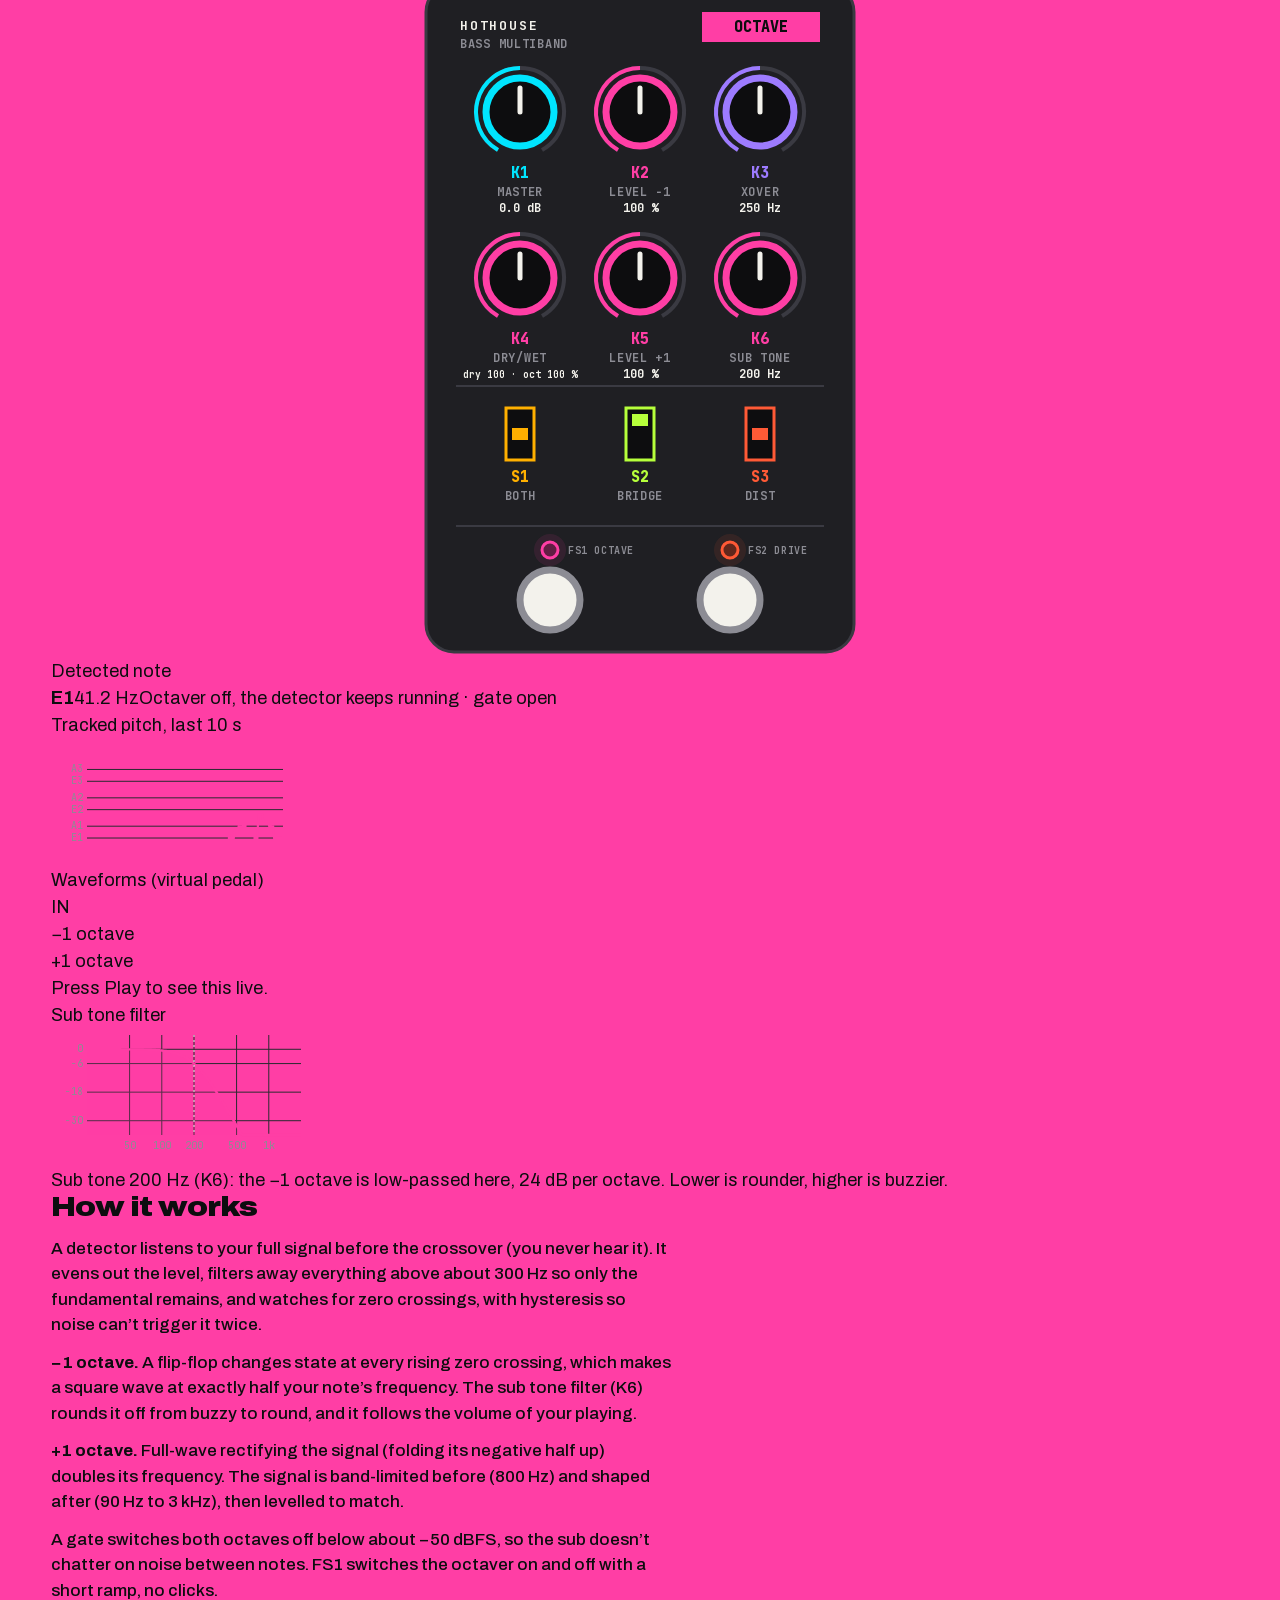
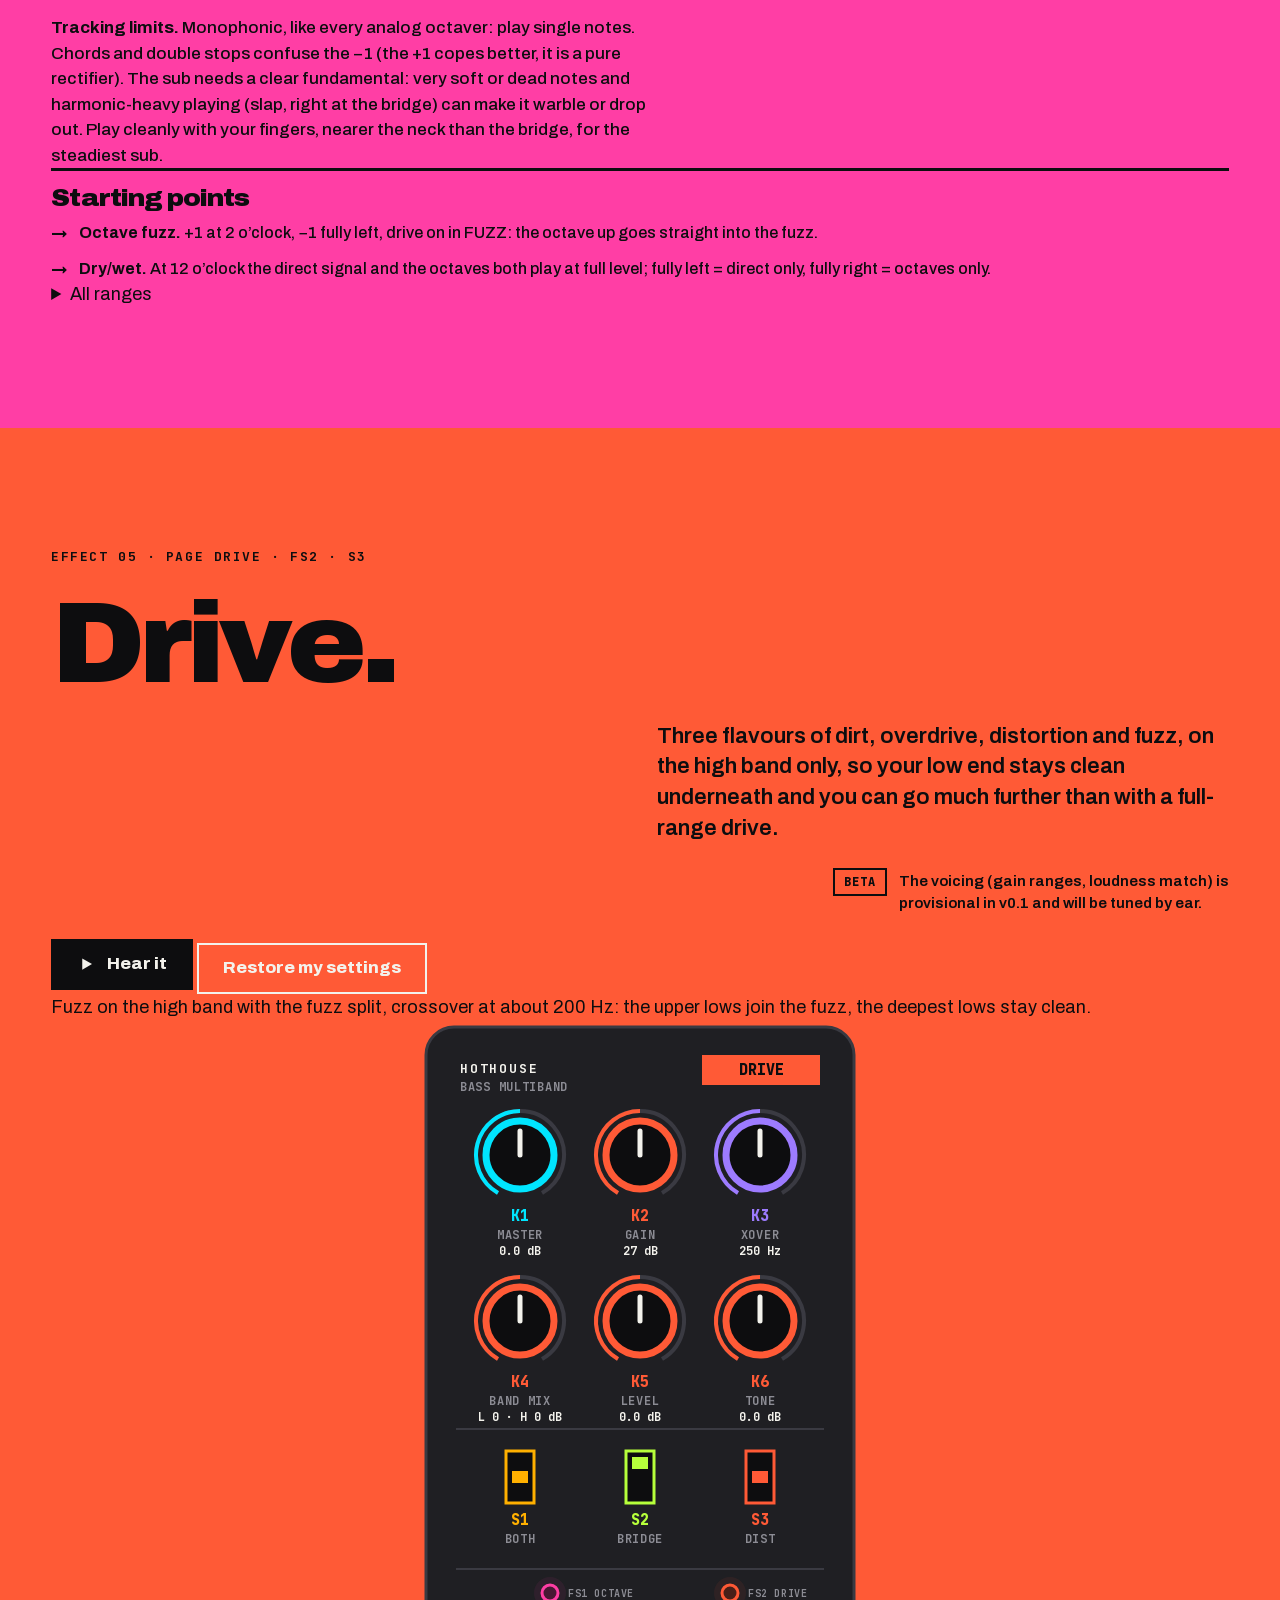
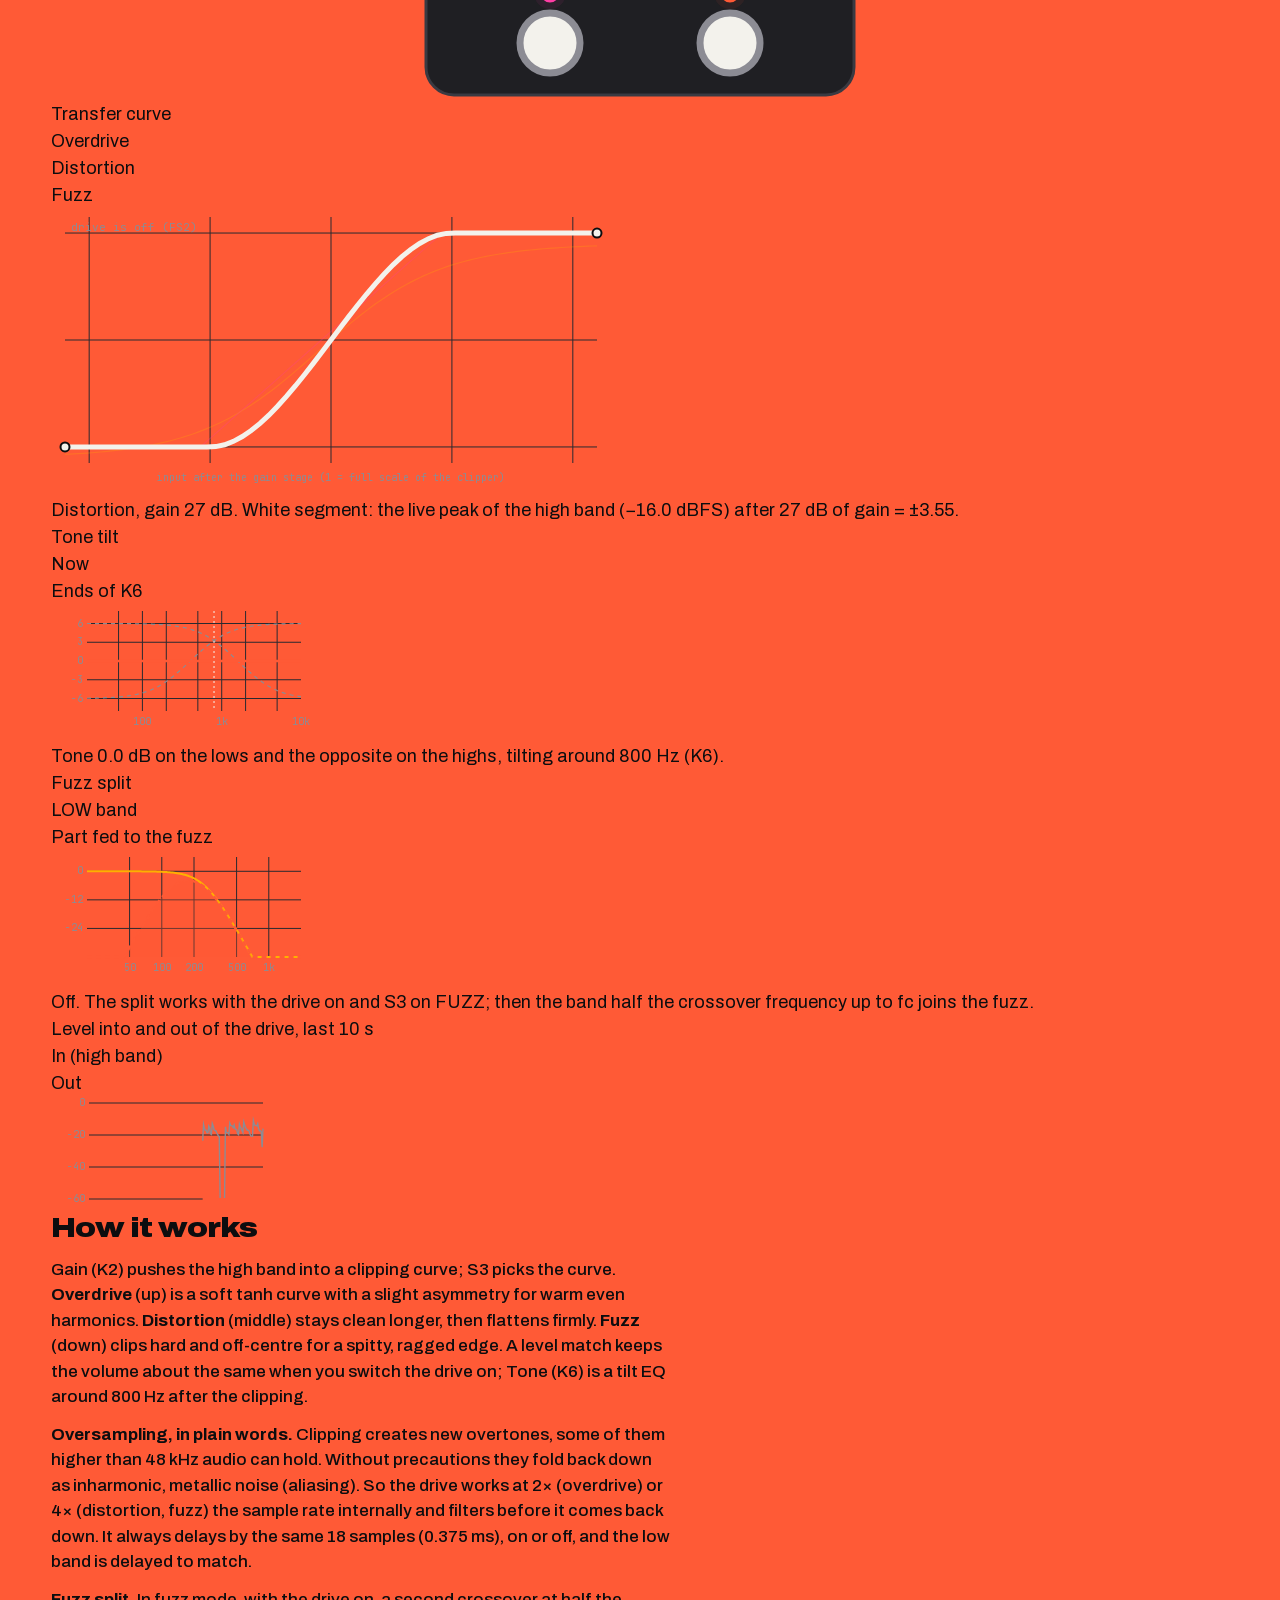
==== commit 4d9f5da4: "Effect sections: new layout, pedal guide trimmed, nav fixed, Hear it UI and mounting Co-Authored-By:" ====
--- a/site/index.html
+++ b/site/index.html
@@ -25,6 +25,8 @@
 <link rel="stylesheet" href="css/site.css">
 <link rel="stylesheet" href="css/studio.css">
 <link rel="stylesheet" href="css/player.css">
+<link rel="stylesheet" href="css/pedal.css">
+<link rel="stylesheet" href="css/sections.css">
 <link rel="stylesheet" href="css/flasher.css">
 <script type="module" src="js/site.js"></script>
 </head>
@@ -42,7 +44,6 @@
     </button>
     <nav class="site-menu" id="site-menu" aria-label="Main">
       <ul>
-        <li><a href="#features">Features</a></li>
         <li><a href="#lab">Try it</a></li>
         <li><a href="#effects">Effects</a></li>
         <li><a href="#guide">Pedal guide</a></li>
@@ -72,170 +73,13 @@
       <p class="status-note"><span class="chip">Beta</span> <span>Version 0.1. Feedback is very welcome.</span></p>
     </div>
     <figure class="hero__pedal">
-      <img src="img/pedal.svg" width="440" height="680" alt="Illustration of the Hothouse pedal running Bass Multiband on its DRIVE page: six knobs with colored rings, three toggle switches, two LEDs and two footswitches.">
+      <div class="hero__pedal-mount" id="pedal-root">
+        <img src="img/pedal.svg" width="440" height="680" alt="Illustration of the Hothouse pedal running Bass Multiband on its DRIVE page: six knobs with colored rings, three toggle switches, two LEDs and two footswitches.">
+      </div>
       <div class="hero__player" id="player-root"></div>
     </figure>
   </div>
-  <!-- <div class="wrap">
-    <dl class="stats">
-      <div><dt>Bands, split by an LR4 crossover</dt><dd>2</dd></div>
-      <div><dt>Hz crossover range</dt><dd>100–800</dd></div>
-      <div><dt>Oversampled drive</dt><dd>4×</dd></div>
-      <div><dt>kHz sample rate</dt><dd>48</dd></div>
-      <div><dt>GPL-3.0, open source</dt><dd>Free</dd></div>
-    </dl>
-  </div> -->
-</section>
-
-<!-- ============================================================ IDEA -->
-<!-- <section class="idea" id="idea" aria-labelledby="idea-title">
-  <div class="wrap">
-    <div class="sec-head">
-      <h2 id="idea-title">Why split a bass?</h2>
-      <p>One signal, two jobs. Give each its own effects.</p>
-    </div>
-    <div class="idea__grid">
-      <div class="idea__text">
-        <p>A bass signal does two jobs at once. The fundamental, below a few hundred hertz, is the weight that locks in with the kick drum. Everything above it (string noise, pick attack, the growl of the harmonics) is what lets you cut through a band.</p>
-        <p>Run the whole signal through one effect and both jobs suffer: a fuzz turns the low end into mush, a heavy compressor makes it pump, an octave pedal smears your chords. Split the signal first and each half gets exactly what it needs. Then put it back together without losing anything in between.</p>
-      </div>
-      <ul class="idea__facts">
-        <li class="fx-comp-text"><b>Low band</b> Compressed firmly and kept clean. It sits still in the mix, note after note.</li>
-        <li class="fx-drive-text"><b>High band</b> Compressed gently, sent through your pedals, octave up, drive. All the character lives here.</li>
-        <li class="fx-io-text"><b>Back together</b> The crossover sums flat: with everything neutral, the pedal sounds like your bass.</li>
-      </ul>
-    </div>
-    <figure class="lanes-fig">
-      <svg class="lanes lanes--wide" viewBox="0 0 1400 404" role="img" aria-labelledby="lanes-t">
-        <title id="lanes-t">Signal flow: the input is split by the crossover into a high band (compressor, FX loop, +1 octave, drive) and a low band (compressor, latency alignment, −1 octave, fuzz split into the drive). Both bands meet in the band mix, then master, soft clip and output.</title>
-        <defs><marker id="lw-arrow" viewBox="0 0 10 10" refX="5" refY="5" markerWidth="5" markerHeight="5" orient="auto-start-reverse"><path d="M0,0 L10,5 L0,10 z" style="fill:var(--fx-drive)"/></marker></defs>
-        <text class="lane-label" x="242" y="26">HIGH BAND · compressed, looped, octaved, driven</text>
-        <text class="lane-label" x="242" y="396">LOW BAND · compressed, aligned, kept clean</text>
-        <rect x="0" y="152" width="110" height="100" style="fill:var(--fx-io)"/>
-        <text class="t" x="16" y="208">IN</text>
-        <polygon points="116,152 176,152 236,40 236,364 176,252 116,252" style="fill:var(--fx-xover)"/>
-        <text class="t" x="124" y="198">LR4</text><text class="s" x="124" y="220">K3</text>
-        <rect x="242" y="40" width="170" height="140" style="fill:var(--fx-comp)"/>
-        <text class="t" x="258" y="76">COMP HIGH</text><text class="s" x="258" y="102">−18 dB · 3:1</text><text class="s" x="258" y="124">60 % wet</text>
-        <rect x="418" y="40" width="170" height="140" style="fill:var(--fx-loop)"/>
-        <text class="t" x="434" y="76">FX LOOP</text><text class="s" x="434" y="102">send → return</text><text class="s" x="434" y="124">S2</text>
-        <rect x="594" y="40" width="140" height="140" style="fill:var(--fx-oct)"/>
-        <text class="t" x="610" y="76">+1 OCT</text><text class="s" x="610" y="102">rectifier</text><text class="s" x="610" y="124">FS1</text>
-        <rect x="740" y="40" width="200" height="140" style="fill:var(--fx-drive)"/>
-        <text class="t" x="756" y="76">DRIVE</text><text class="s" x="756" y="102">OD · DIST · FUZZ</text><text class="s" x="756" y="124">FS2</text>
-        <rect x="242" y="224" width="170" height="140" style="fill:var(--fx-comp)"/>
-        <text class="t" x="258" y="260">COMP LOW</text><text class="s" x="258" y="286">−24 dB · 8:1</text><text class="s" x="258" y="308">100 % wet</text>
-        <rect x="418" y="224" width="170" height="140" style="fill:var(--fx-neutral)"/>
-        <text class="t t--light" x="434" y="260">ALIGN</text><text class="s s--light" x="434" y="286">= loop latency</text>
-        <rect x="594" y="224" width="140" height="140" style="fill:var(--fx-oct)"/>
-        <text class="t" x="610" y="260">−1 OCT</text><text class="s" x="610" y="286">flip-flop</text><text class="s" x="610" y="308">sub tone</text>
-        <rect x="742" y="226" width="196" height="136" class="dashed" style="stroke:var(--fx-drive)"/>
-        <text class="t" x="756" y="260" style="fill:var(--fx-drive)">FUZZ SPLIT</text><text class="s" x="756" y="286" style="fill:var(--fx-drive)">fc/2 … fc into drive</text><text class="s" x="756" y="308" style="fill:var(--fx-drive)">fuzz only</text>
-        <line x1="840" y1="222" x2="840" y2="190" style="stroke:var(--fx-drive)" stroke-width="3" marker-end="url(#lw-arrow)"/>
-        <polygon points="946,40 1006,152 1062,152 1062,252 1006,252 946,364" style="fill:var(--fx-io)"/>
-        <text class="t" x="972" y="198">MIX</text><text class="s" x="972" y="220">K4</text>
-        <rect x="1068" y="152" width="170" height="100" style="fill:var(--fx-io)"/>
-        <text class="t" x="1084" y="190">MASTER</text><text class="s" x="1084" y="214">K1 · soft clip</text>
-        <rect x="1244" y="152" width="156" height="100" style="fill:var(--fx-io)"/>
-        <text class="t" x="1260" y="208">OUT</text>
-      </svg>
-      <svg class="lanes lanes--tall" viewBox="0 0 360 640" role="img" aria-labelledby="lanes2-t">
-        <title id="lanes2-t">Signal flow: the input is split by the crossover into a high band (compressor, FX loop, +1 octave, drive) and a low band (compressor, latency alignment, −1 octave, fuzz split into the drive). Both bands meet in the band mix, then master, soft clip and output.</title>
-        <rect x="110" y="0" width="140" height="54" style="fill:var(--fx-io)"/>
-        <text class="t" x="124" y="34">IN</text>
-        <polygon points="110,60 250,60 354,122 6,122" style="fill:var(--fx-xover)"/>
-        <text class="t" x="180" y="100" text-anchor="middle">LR4 · K3</text>
-        <text class="lane-label" x="10" y="146">HIGH BAND</text><text class="lane-label" x="188" y="146">LOW BAND</text>
-        <rect x="6" y="156" width="170" height="72" style="fill:var(--fx-comp)"/>
-        <text class="t" x="18" y="186">COMP HIGH</text><text class="s" x="18" y="210">−18 dB · 3:1</text>
-        <rect x="184" y="156" width="170" height="72" style="fill:var(--fx-comp)"/>
-        <text class="t" x="196" y="186">COMP LOW</text><text class="s" x="196" y="210">−24 dB · 8:1</text>
-        <rect x="6" y="234" width="170" height="72" style="fill:var(--fx-loop)"/>
-        <text class="t" x="18" y="264">FX LOOP</text><text class="s" x="18" y="288">send → return</text>
-        <rect x="184" y="234" width="170" height="72" style="fill:var(--fx-neutral)"/>
-        <text class="t t--light" x="196" y="264">ALIGN</text><text class="s s--light" x="196" y="288">= loop latency</text>
-        <rect x="6" y="312" width="170" height="72" style="fill:var(--fx-oct)"/>
-        <text class="t" x="18" y="342">+1 OCT</text><text class="s" x="18" y="366">rectifier</text>
-        <rect x="184" y="312" width="170" height="72" style="fill:var(--fx-oct)"/>
-        <text class="t" x="196" y="342">−1 OCT</text><text class="s" x="196" y="366">flip-flop</text>
-        <rect x="6" y="390" width="170" height="72" style="fill:var(--fx-drive)"/>
-        <text class="t" x="18" y="420">DRIVE</text><text class="s" x="18" y="444">OD · DIST · FUZZ</text>
-        <rect x="186" y="392" width="166" height="68" class="dashed" style="stroke:var(--fx-drive)"/>
-        <text class="t" x="196" y="420" style="fill:var(--fx-drive)">FUZZ SPLIT</text><text class="s" x="196" y="444" style="fill:var(--fx-drive)">← into drive</text>
-        <polygon points="6,468 354,468 250,526 110,526" style="fill:var(--fx-io)"/>
-        <text class="t" x="180" y="504" text-anchor="middle">BAND MIX</text>
-        <rect x="110" y="532" width="140" height="48" style="fill:var(--fx-io)"/>
-        <text class="t" x="124" y="562">MASTER</text>
-        <rect x="110" y="586" width="140" height="54" style="fill:var(--fx-io)"/>
-        <text class="t" x="124" y="620">OUT</text>
-      </svg>
-      <figcaption>Signal flow. The octaver’s detector listens to the full signal before the split: the −1 octave joins the low band, the +1 octave joins the high band right before the drive. In fuzz mode the upper part of the low band is moved into the drive as well.</figcaption>
-    </figure>
-  </div>
-</section> -->
-
-<!-- ============================================================ FEATURES -->
-<!-- <section class="features" id="features" aria-labelledby="features-title">
-  <div class="wrap">
-    <div class="sec-head">
-      <h2 id="features-title">Five ideas. One pedal.</h2>
-      <p>Every block has its own color: here, on the pedal’s knob rings in the studio, and in the deep dives further down.</p>
-    </div>
-  </div>
-  <ul class="tiles on-fx">
-    <li class="tile tile--wide fx-xover">
-      <a href="#crossover">
-        <span class="tile__n">01 / Crossover</span>
-        <span class="tile__big">250<small>Hz at 12 o’clock · 100–800</small></span>
-        <svg class="tile-curve" viewBox="0 0 320 120" aria-hidden="true" focusable="false"><path d="M0.0,8.0 L3.6,8.0 L7.2,8.0 L10.8,8.0 L14.4,8.0 L18.0,8.0 L21.6,8.0 L25.2,8.0 L28.8,8.0 L32.4,8.0 L36.0,8.0 L39.6,8.0 L43.1,8.0 L46.7,8.0 L50.3,8.1 L53.9,8.1 L57.5,8.1 L61.1,8.1 L64.7,8.2 L68.3,8.2 L71.9,8.3 L75.5,8.4 L79.1,8.6 L82.7,8.8 L86.3,9.0 L89.9,9.3 L93.5,9.7 L97.1,10.2 L100.7,10.9 L104.3,11.8 L107.9,12.9 L111.5,14.4 L115.1,16.2 L118.7,18.4 L122.2,21.1 L125.8,24.3 L129.4,28.2 L133.0,32.6 L136.6,37.5 L140.2,43.1 L143.8,49.1 L147.4,55.6 L151.0,62.4 L154.6,69.6 L158.2,77.1 L161.8,84.7 L165.4,92.6 L169.0,100.5 L172.6,108.6 L176.2,112.0 L179.8,112.0 L183.4,112.0 L187.0,112.0 L190.6,112.0 L194.2,112.0 L197.8,112.0 L201.3,112.0 L204.9,112.0 L208.5,112.0 L212.1,112.0 L215.7,112.0 L219.3,112.0 L222.9,112.0 L226.5,112.0 L230.1,112.0 L233.7,112.0 L237.3,112.0 L240.9,112.0 L244.5,112.0 L248.1,112.0 L251.7,112.0 L255.3,112.0 L258.9,112.0 L262.5,112.0 L266.1,112.0 L269.7,112.0 L273.3,112.0 L276.9,112.0 L280.4,112.0 L284.0,112.0 L287.6,112.0 L291.2,112.0 L294.8,112.0 L298.4,112.0 L302.0,112.0 L305.6,112.0 L309.2,112.0 L312.8,112.0 L316.4,112.0 L320.0,112.0" fill="none" stroke="currentColor" stroke-width="4"/><path d="M0.0,112.0 L3.6,112.0 L7.2,112.0 L10.8,112.0 L14.4,112.0 L18.0,112.0 L21.6,112.0 L25.2,112.0 L28.8,112.0 L32.4,112.0 L36.0,112.0 L39.6,112.0 L43.1,112.0 L46.7,112.0 L50.3,112.0 L53.9,112.0 L57.5,112.0 L61.1,112.0 L64.7,112.0 L68.3,112.0 L71.9,112.0 L75.5,112.0 L79.1,112.0 L82.7,112.0 L86.3,111.4 L89.9,103.3 L93.5,95.3 L97.1,87.4 L100.7,79.7 L104.3,72.1 L107.9,64.9 L111.5,57.9 L115.1,51.3 L118.7,45.1 L122.2,39.4 L125.8,34.2 L129.4,29.6 L133.0,25.6 L136.6,22.2 L140.2,19.3 L143.8,16.9 L147.4,14.9 L151.0,13.4 L154.6,12.2 L158.2,11.2 L161.8,10.5 L165.4,9.9 L169.0,9.4 L172.6,9.1 L176.2,8.8 L179.8,8.6 L183.4,8.5 L187.0,8.4 L190.6,8.3 L194.2,8.2 L197.8,8.2 L201.3,8.1 L204.9,8.1 L208.5,8.1 L212.1,8.1 L215.7,8.0 L219.3,8.0 L222.9,8.0 L226.5,8.0 L230.1,8.0 L233.7,8.0 L237.3,8.0 L240.9,8.0 L244.5,8.0 L248.1,8.0 L251.7,8.0 L255.3,8.0 L258.9,8.0 L262.5,8.0 L266.1,8.0 L269.7,8.0 L273.3,8.0 L276.9,8.0 L280.4,8.0 L284.0,8.0 L287.6,8.0 L291.2,8.0 L294.8,8.0 L298.4,8.0 L302.0,8.0 L305.6,8.0 L309.2,8.0 L312.8,8.0 L316.4,8.0 L320.0,8.0" fill="none" stroke="currentColor" stroke-width="4" stroke-dasharray="10 8"/></svg>
-        <span class="tile__body">
-          <span class="tile__h">Split-band bass.</span>
-          <span class="tile__p">A Linkwitz-Riley crossover splits your bass into LOW and HIGH and sums them back flat. Knob K3, live on every page.</span>
-        </span>
-      </a>
-    </li>
-    <li class="tile fx-comp">
-      <a href="#compressors">
-        <span class="tile__n">02 / Compressors</span>
-        <span class="tile__big">×2<small>One per band</small></span>
-        <span class="tile__body">
-          <span class="tile__h">Two comps.</span>
-          <span class="tile__p">Hold the lows firmly, let the highs breathe. Soft knee, auto makeup, parallel dry/wet.</span>
-        </span>
-      </a>
-    </li>
-    <li class="tile fx-loop">
-      <a href="#fx-loop">
-        <span class="tile__n">03 / FX loop</span>
-        <span class="tile__big">Auto<small>Latency matched</small></span>
-        <span class="tile__body">
-          <span class="tile__h">A loop that times itself.</span>
-          <span class="tile__p">Put any pedal on the high band only. The pedal measures how late the loop comes back and lines the low band up with it.</span>
-        </span>
-      </a>
-    </li>
-    <li class="tile fx-oct">
-      <a href="#octaver">
-        <span class="tile__n">04 / Octaver</span>
-        <span class="tile__big">±1<small>Octave</small></span>
-        <span class="tile__body">
-          <span class="tile__h">Sub &amp; sparkle.</span>
-          <span class="tile__p">A flip-flop sub under the lows, a rectifier octave over the highs. Up to 200 % each. FS1.</span>
-        </span>
-      </a>
-    </li>
-    <li class="tile fx-drive">
-      <a href="#drive">
-        <span class="tile__n">05 / Drive</span>
-        <span class="tile__big">3<small>Types · oversampled</small></span>
-        <span class="tile__body">
-          <span class="tile__h">Drive, split.</span>
-          <span class="tile__p">Overdrive, distortion, fuzz on the high band only, so your low end stays clean. FS2.</span>
-        </span>
-      </a>
-    </li>
-  </ul>
-</section> -->
+</section>
 
 <!-- ============================================================ LAB -->
 <section class="lab" id="lab" aria-labelledby="lab-title">
@@ -259,29 +103,38 @@
   <div class="wrap">
     <div class="sec-head">
       <h2 id="effects-title">Every effect, explained.</h2>
-      <p>What each block does to your sound, how it works, every control with its range and default, and a few settings to start from. The curves are computed from the firmware’s own formulas.</p>
+      <p>Every effect has a copy of the pedal locked to its page, live graphs computed from the firmware’s own formulas, and a Hear it button that sets the effect up on the demo loop. Turn the knobs and watch the graphs move.</p>
     </div>
   </div>
 
   <!-- ---------------- CROSSOVER -->
-  <article class="deep fx-xover on-fx" id="crossover" aria-labelledby="crossover-title">
+  <article class="deep fx-xover on-fx" id="crossover" data-fxs="crossover" aria-labelledby="crossover-title">
     <div class="wrap">
       <div class="deep__top">
         <p class="eyebrow">Effect 01 · K3 · every page</p>
         <h2 id="crossover-title">Crossover.</h2>
-        <p class="deep__lede">The crossover decides where your bass is split. Everything below the crossover point goes to the low band, everything above it to the high band. Low settings keep only the deepest fundamentals clean; higher settings put more of the body of your tone into the clean low band and leave only the bite for the effects.</p>
-      </div>
-      <dl class="deep__nums">
-        <div><dt>Hz at 12 o’clock</dt><dd>250</dd></div>
-        <div><dt>Hz range</dt><dd>100–800</dd></div>
-        <div><dt>dB per octave, each band</dt><dd>24</dd></div>
-        <div><dt>Sum of both bands</dt><dd>Flat</dd></div>
-      </dl>
-      <div class="deep__body">
+        <p class="deep__lede">The crossover splits your bass at one frequency: everything below goes to the clean low band, everything above to the high band, and the two always add back up flat.</p>
+        <div class="fxs__bar" data-fxs-bar></div>
+      </div>
+      <div class="fxs__grid">
+        <div class="fxs__pedal" data-fxs-pedal role="group" aria-label="Pedal copy: crossover on K3"></div>
+        <div class="fxs__graphs" data-fxs-graphs role="group" aria-label="Live crossover graphs"></div>
+      </div>
+      <div class="fxs__text deep__text">
+        <h3>How it works</h3>
+        <p>A Linkwitz-Riley crossover of the 4th order: each band is two Butterworth filters in series, 24 dB per octave. At the crossover point both bands are 6 dB down and exactly in phase, so when they are added back together the level is the same at every frequency. With all effects neutral the pedal sounds like your bass, just with a small, constant delay.</p>
+        <p>K3 is logarithmic and glides smoothly, without zipper noise. Anything that delays one band (the drive’s oversampling, the FX loop) delays the other band by exactly the same amount, so the sum stays flat.</p>
+          <div class="tips">
+            <h3>Starting points</h3>
+            <ul>
+              <li><b>About 170 Hz (K3 at 10 o’clock).</b> Only the fundamentals of the lower strings stay clean. Tight, modern drive tones.</li>
+              <li><b>500–800 Hz.</b> Almost all of your tone stays clean; drive and octave up only add an edge on top. Subtle grit for fingerstyle.</li>
+            </ul>
+          </div>
+      </div>
+      <details class="fxs__ranges">
+        <summary>All ranges</summary>
         <div class="deep__text">
-          <h3>How it works</h3>
-          <p>A Linkwitz-Riley crossover of the 4th order: each band is two Butterworth filters in series, 24 dB per octave. At the crossover point both bands are 6 dB down and exactly in phase, so when they are added back together the level is the same at every frequency. With all effects neutral the pedal sounds like your bass.</p>
-          <p>K3 is two-part logarithmic: fully left is 100 Hz, 12 o’clock exactly 250 Hz, fully right 800 Hz. The frequency glides smoothly while you turn, without zipper noise. Anything that delays one band (the drive’s oversampling, the FX loop) delays the other band by exactly the same amount, so the sum stays flat.</p>
           <h3>Controls</h3>
           <div class="table-wrap"><table>
             <thead><tr><th scope="col">Control</th><th scope="col">Parameter</th><th scope="col">Range</th><th scope="col">Default</th></tr></thead>
@@ -291,90 +144,40 @@
           </table></div>
           <p class="note">K3 is live on every page. At power-up it starts at its saved value: turn it until LED 1 stops blinking, then it follows the knob.</p>
         </div>
-        <div class="deep__side">
-          <figure class="curve-box">
-            <svg class="plot" viewBox="0 0 520 340" role="img" aria-labelledby="pl-xover-t pl-xover-d"><title id="pl-xover-t">Crossover frequency response</title><desc id="pl-xover-d">Linkwitz-Riley 4th-order low-pass and high-pass at the default 250 Hz. Both are 6 dB down at the crossover point and their sum is flat at 0 dB. The shaded area is the K3 range, 100 to 800 Hz.</desc>
-<defs><clipPath id="pl-xover-clip"><rect x="54" y="28" width="448" height="270"/></clipPath></defs><line class="pl-grid" x1="54.0" y1="30" x2="54.0" y2="296"/>
-<text class="pl-tick" x="54.0" y="316" text-anchor="middle">20</text>
-<line class="pl-grid" x1="120.1" y1="30" x2="120.1" y2="296"/>
-<text class="pl-tick" x="120.1" y="316" text-anchor="middle">50</text>
-<line class="pl-grid" x1="170.0" y1="30" x2="170.0" y2="296"/>
-<text class="pl-tick" x="170.0" y="316" text-anchor="middle">100</text>
-<line class="pl-grid" x1="220.0" y1="30" x2="220.0" y2="296"/>
-<text class="pl-tick" x="220.0" y="316" text-anchor="middle">200</text>
-<line class="pl-grid" x1="286.0" y1="30" x2="286.0" y2="296"/>
-<text class="pl-tick" x="286.0" y="316" text-anchor="middle">500</text>
-<line class="pl-grid" x1="336.0" y1="30" x2="336.0" y2="296"/>
-<text class="pl-tick" x="336.0" y="316" text-anchor="middle">1k</text>
-<line class="pl-grid" x1="386.0" y1="30" x2="386.0" y2="296"/>
-<text class="pl-tick" x="386.0" y="316" text-anchor="middle">2k</text>
-<line class="pl-grid" x1="452.0" y1="30" x2="452.0" y2="296"/>
-<text class="pl-tick" x="452.0" y="316" text-anchor="middle">5k</text>
-<line class="pl-grid" x1="502.0" y1="30" x2="502.0" y2="296"/>
-<text class="pl-tick" x="502.0" y="316" text-anchor="middle">10k</text>
-<line class="pl-grid" x1="54" y1="296.0" x2="502" y2="296.0"/>
-<text class="pl-tick" x="46" y="300.5" text-anchor="end">-36</text>
-<line class="pl-grid" x1="54" y1="220.0" x2="502" y2="220.0"/>
-<text class="pl-tick" x="46" y="224.5" text-anchor="end">-24</text>
-<line class="pl-grid" x1="54" y1="144.0" x2="502" y2="144.0"/>
-<text class="pl-tick" x="46" y="148.5" text-anchor="end">-12</text>
-<line class="pl-grid" x1="54" y1="106.0" x2="502" y2="106.0"/>
-<text class="pl-tick" x="46" y="110.5" text-anchor="end">-6</text>
-<line class="pl-grid" x1="54" y1="68.0" x2="502" y2="68.0"/>
-<text class="pl-tick" x="46" y="72.5" text-anchor="end">0</text>
-<line class="pl-grid" x1="54" y1="30.0" x2="502" y2="30.0"/>
-<text class="pl-tick" x="46" y="34.5" text-anchor="end">6</text>
-<text class="pl-unit" x="502" y="334" text-anchor="end">Hz</text>
-<text class="pl-unit" x="46" y="14" text-anchor="end">dB</text>
-<rect class="pl-band" x="170.0" y="30" width="149.9" height="266" style="fill:var(--fx-xover)"/>
-<path class="pl-curve" d="M54.0,68.1 L55.9,68.1 L57.7,68.1 L59.6,68.1 L61.5,68.1 L63.4,68.1 L65.2,68.2 L67.1,68.2 L69.0,68.2 L70.9,68.2 L72.7,68.2 L74.6,68.3 L76.5,68.3 L78.4,68.3 L80.2,68.4 L82.1,68.4 L84.0,68.5 L85.9,68.5 L87.7,68.6 L89.6,68.6 L91.5,68.7 L93.4,68.8 L95.2,68.9 L97.1,69.0 L99.0,69.1 L100.9,69.2 L102.7,69.3 L104.6,69.4 L106.5,69.6 L108.4,69.8 L110.2,70.0 L112.1,70.2 L114.0,70.4 L115.9,70.7 L117.7,70.9 L119.6,71.3 L121.5,71.6 L123.4,72.0 L125.2,72.4 L127.1,72.9 L129.0,73.4 L130.9,73.9 L132.7,74.5 L134.6,75.2 L136.5,75.9 L138.4,76.8 L140.2,77.6 L142.1,78.6 L144.0,79.6 L145.8,80.8 L147.7,82.0 L149.6,83.4 L151.5,84.8 L153.3,86.4 L155.2,88.1 L157.1,89.9 L159.0,91.8 L160.8,93.9 L162.7,96.1 L164.6,98.5 L166.5,101.0 L168.3,103.6 L170.2,106.4 L172.1,109.4 L174.0,112.5 L175.8,115.7 L177.7,119.1 L179.6,122.7 L181.5,126.3 L183.3,130.1 L185.2,134.1 L187.1,138.1 L189.0,142.3 L190.8,146.6 L192.7,151.0 L194.6,155.5 L196.5,160.1 L198.3,164.8 L200.2,169.6 L202.1,174.5 L204.0,179.4 L205.8,184.4 L207.7,189.4 L209.6,194.6 L211.5,199.7 L213.3,205.0 L215.2,210.2 L217.1,215.5 L219.0,220.9 L220.8,226.3 L222.7,231.7 L224.6,237.1 L226.5,242.6 L228.3,248.1 L230.2,253.6 L232.1,259.2 L233.9,264.7 L235.8,270.3 L237.7,275.9 L239.6,281.5 L241.4,287.1 L243.3,292.7 L245.2,298.3 L247.1,304.0 L248.9,309.6 L250.8,315.3 L252.7,320.9 L254.6,326.6 L256.4,332.3 L258.3,338.0 L260.2,343.6 L262.1,349.2 L263.9,349.2 L265.8,349.2 L267.7,349.2 L269.6,349.2 L271.4,349.2 L273.3,349.2 L275.2,349.2 L277.1,349.2 L278.9,349.2 L280.8,349.2 L282.7,349.2 L284.6,349.2 L286.4,349.2 L288.3,349.2 L290.2,349.2 L292.1,349.2 L293.9,349.2 L295.8,349.2 L297.7,349.2 L299.6,349.2 L301.4,349.2 L303.3,349.2 L305.2,349.2 L307.1,349.2 L308.9,349.2 L310.8,349.2 L312.7,349.2 L314.6,349.2 L316.4,349.2 L318.3,349.2 L320.2,349.2 L322.1,349.2 L323.9,349.2 L325.8,349.2 L327.7,349.2 L329.5,349.2 L331.4,349.2 L333.3,349.2 L335.2,349.2 L337.0,349.2 L338.9,349.2 L340.8,349.2 L342.7,349.2 L344.5,349.2 L346.4,349.2 L348.3,349.2 L350.2,349.2 L352.0,349.2 L353.9,349.2 L355.8,349.2 L357.7,349.2 L359.5,349.2 L361.4,349.2 L363.3,349.2 L365.2,349.2 L367.0,349.2 L368.9,349.2 L370.8,349.2 L372.7,349.2 L374.5,349.2 L376.4,349.2 L378.3,349.2 L380.2,349.2 L382.0,349.2 L383.9,349.2 L385.8,349.2 L387.7,349.2 L389.5,349.2 L391.4,349.2 L393.3,349.2 L395.2,349.2 L397.0,349.2 L398.9,349.2 L400.8,349.2 L402.7,349.2 L404.5,349.2 L406.4,349.2 L408.3,349.2 L410.2,349.2 L412.0,349.2 L413.9,349.2 L415.8,349.2 L417.6,349.2 L419.5,349.2 L421.4,349.2 L423.3,349.2 L425.1,349.2 L427.0,349.2 L428.9,349.2 L430.8,349.2 L432.6,349.2 L434.5,349.2 L436.4,349.2 L438.3,349.2 L440.1,349.2 L442.0,349.2 L443.9,349.2 L445.8,349.2 L447.6,349.2 L449.5,349.2 L451.4,349.2 L453.3,349.2 L455.1,349.2 L457.0,349.2 L458.9,349.2 L460.8,349.2 L462.6,349.2 L464.5,349.2 L466.4,349.2 L468.3,349.2 L470.1,349.2 L472.0,349.2 L473.9,349.2 L475.8,349.2 L477.6,349.2 L479.5,349.2 L481.4,349.2 L483.3,349.2 L485.1,349.2 L487.0,349.2 L488.9,349.2 L490.8,349.2 L492.6,349.2 L494.5,349.2 L496.4,349.2 L498.3,349.2 L500.1,349.2 L502.0,349.2" style="stroke:var(--line-strong);stroke-width:2" clip-path="url(#pl-xover-clip)"/>
-<path class="pl-curve" d="M54.0,349.2 L55.9,349.2 L57.7,349.2 L59.6,349.2 L61.5,349.2 L63.4,349.2 L65.2,349.2 L67.1,349.2 L69.0,349.2 L70.9,349.2 L72.7,349.2 L74.6,349.2 L76.5,349.2 L78.4,348.1 L80.2,342.4 L82.1,336.7 L84.0,331.1 L85.9,325.4 L87.7,319.7 L89.6,314.1 L91.5,308.4 L93.4,302.8 L95.2,297.1 L97.1,291.5 L99.0,285.9 L100.9,280.3 L102.7,274.7 L104.6,269.1 L106.5,263.5 L108.4,258.0 L110.2,252.5 L112.1,246.9 L114.0,241.5 L115.9,236.0 L117.7,230.6 L119.6,225.1 L121.5,219.8 L123.4,214.4 L125.2,209.1 L127.1,203.9 L129.0,198.7 L130.9,193.5 L132.7,188.4 L134.6,183.3 L136.5,178.3 L138.4,173.4 L140.2,168.6 L142.1,163.8 L144.0,159.1 L145.8,154.6 L147.7,150.1 L149.6,145.7 L151.5,141.4 L153.3,137.3 L155.2,133.2 L157.1,129.3 L159.0,125.5 L160.8,121.9 L162.7,118.4 L164.6,115.0 L166.5,111.8 L168.3,108.8 L170.2,105.8 L172.1,103.1 L174.0,100.4 L175.8,98.0 L177.7,95.6 L179.6,93.4 L181.5,91.4 L183.3,89.5 L185.2,87.7 L187.1,86.0 L189.0,84.5 L190.8,83.1 L192.7,81.7 L194.6,80.5 L196.5,79.4 L198.3,78.4 L200.2,77.4 L202.1,76.6 L204.0,75.8 L205.8,75.1 L207.7,74.4 L209.6,73.8 L211.5,73.3 L213.3,72.8 L215.2,72.3 L217.1,71.9 L219.0,71.5 L220.8,71.2 L222.7,70.9 L224.6,70.6 L226.5,70.4 L228.3,70.1 L230.2,69.9 L232.1,69.7 L233.9,69.6 L235.8,69.4 L237.7,69.3 L239.6,69.1 L241.4,69.0 L243.3,68.9 L245.2,68.8 L247.1,68.8 L248.9,68.7 L250.8,68.6 L252.7,68.6 L254.6,68.5 L256.4,68.5 L258.3,68.4 L260.2,68.4 L262.1,68.3 L263.9,68.3 L265.8,68.3 L267.7,68.2 L269.6,68.2 L271.4,68.2 L273.3,68.2 L275.2,68.2 L277.1,68.1 L278.9,68.1 L280.8,68.1 L282.7,68.1 L284.6,68.1 L286.4,68.1 L288.3,68.1 L290.2,68.1 L292.1,68.1 L293.9,68.1 L295.8,68.1 L297.7,68.0 L299.6,68.0 L301.4,68.0 L303.3,68.0 L305.2,68.0 L307.1,68.0 L308.9,68.0 L310.8,68.0 L312.7,68.0 L314.6,68.0 L316.4,68.0 L318.3,68.0 L320.2,68.0 L322.1,68.0 L323.9,68.0 L325.8,68.0 L327.7,68.0 L329.5,68.0 L331.4,68.0 L333.3,68.0 L335.2,68.0 L337.0,68.0 L338.9,68.0 L340.8,68.0 L342.7,68.0 L344.5,68.0 L346.4,68.0 L348.3,68.0 L350.2,68.0 L352.0,68.0 L353.9,68.0 L355.8,68.0 L357.7,68.0 L359.5,68.0 L361.4,68.0 L363.3,68.0 L365.2,68.0 L367.0,68.0 L368.9,68.0 L370.8,68.0 L372.7,68.0 L374.5,68.0 L376.4,68.0 L378.3,68.0 L380.2,68.0 L382.0,68.0 L383.9,68.0 L385.8,68.0 L387.7,68.0 L389.5,68.0 L391.4,68.0 L393.3,68.0 L395.2,68.0 L397.0,68.0 L398.9,68.0 L400.8,68.0 L402.7,68.0 L404.5,68.0 L406.4,68.0 L408.3,68.0 L410.2,68.0 L412.0,68.0 L413.9,68.0 L415.8,68.0 L417.6,68.0 L419.5,68.0 L421.4,68.0 L423.3,68.0 L425.1,68.0 L427.0,68.0 L428.9,68.0 L430.8,68.0 L432.6,68.0 L434.5,68.0 L436.4,68.0 L438.3,68.0 L440.1,68.0 L442.0,68.0 L443.9,68.0 L445.8,68.0 L447.6,68.0 L449.5,68.0 L451.4,68.0 L453.3,68.0 L455.1,68.0 L457.0,68.0 L458.9,68.0 L460.8,68.0 L462.6,68.0 L464.5,68.0 L466.4,68.0 L468.3,68.0 L470.1,68.0 L472.0,68.0 L473.9,68.0 L475.8,68.0 L477.6,68.0 L479.5,68.0 L481.4,68.0 L483.3,68.0 L485.1,68.0 L487.0,68.0 L488.9,68.0 L490.8,68.0 L492.6,68.0 L494.5,68.0 L496.4,68.0 L498.3,68.0 L500.1,68.0 L502.0,68.0" style="stroke:var(--line-strong);stroke-width:2" clip-path="url(#pl-xover-clip)"/>
-<path class="pl-curve" d="M54.0,68.0 L55.9,68.0 L57.7,68.0 L59.6,68.0 L61.5,68.0 L63.4,68.0 L65.2,68.0 L67.1,68.0 L69.0,68.0 L70.9,68.0 L72.7,68.0 L74.6,68.0 L76.5,68.0 L78.4,68.0 L80.2,68.0 L82.1,68.0 L84.0,68.0 L85.9,68.0 L87.7,68.0 L89.6,68.0 L91.5,68.0 L93.4,68.0 L95.2,68.0 L97.1,68.0 L99.0,68.0 L100.9,68.0 L102.7,68.0 L104.6,68.0 L106.5,68.0 L108.4,68.0 L110.2,68.0 L112.1,68.0 L114.0,68.0 L115.9,68.0 L117.7,68.0 L119.6,68.0 L121.5,68.0 L123.4,68.0 L125.2,68.0 L127.1,68.0 L129.0,68.0 L130.9,68.0 L132.7,68.0 L134.6,68.0 L136.5,68.0 L138.4,68.0 L140.2,68.0 L142.1,68.0 L144.0,68.0 L145.8,68.0 L147.7,68.0 L149.6,68.0 L151.5,68.0 L153.3,68.0 L155.2,68.0 L157.1,68.0 L159.0,68.0 L160.8,68.0 L162.7,68.0 L164.6,68.0 L166.5,68.0 L168.3,68.0 L170.2,68.0 L172.1,68.0 L174.0,68.0 L175.8,68.0 L177.7,68.0 L179.6,68.0 L181.5,68.0 L183.3,68.0 L185.2,68.0 L187.1,68.0 L189.0,68.0 L190.8,68.0 L192.7,68.0 L194.6,68.1 L196.5,68.1 L198.3,68.1 L200.2,68.1 L202.1,68.1 L204.0,68.1 L205.8,68.1 L207.7,68.1 L209.6,68.1 L211.5,68.1 L213.3,68.1 L215.2,68.2 L217.1,68.2 L219.0,68.2 L220.8,68.2 L222.7,68.2 L224.6,68.3 L226.5,68.3 L228.3,68.3 L230.2,68.4 L232.1,68.4 L233.9,68.5 L235.8,68.5 L237.7,68.6 L239.6,68.6 L241.4,68.7 L243.3,68.8 L245.2,68.9 L247.1,69.0 L248.9,69.1 L250.8,69.2 L252.7,69.3 L254.6,69.4 L256.4,69.6 L258.3,69.8 L260.2,70.0 L262.1,70.2 L263.9,70.4 L265.8,70.7 L267.7,70.9 L269.6,71.3 L271.4,71.6 L273.3,72.0 L275.2,72.4 L277.1,72.9 L278.9,73.4 L280.8,73.9 L282.7,74.5 L284.6,75.2 L286.4,76.0 L288.3,76.8 L290.2,77.6 L292.1,78.6 L293.9,79.7 L295.8,80.8 L297.7,82.0 L299.6,83.4 L301.4,84.8 L303.3,86.4 L305.2,88.1 L307.1,89.9 L308.9,91.9 L310.8,93.9 L312.7,96.2 L314.6,98.5 L316.4,101.0 L318.3,103.7 L320.2,106.5 L322.1,109.5 L323.9,112.6 L325.8,115.8 L327.7,119.2 L329.5,122.8 L331.4,126.5 L333.3,130.3 L335.2,134.3 L337.0,138.3 L338.9,142.5 L340.8,146.9 L342.7,151.3 L344.5,155.8 L346.4,160.4 L348.3,165.1 L350.2,170.0 L352.0,174.8 L353.9,179.8 L355.8,184.8 L357.7,189.9 L359.5,195.1 L361.4,200.3 L363.3,205.5 L365.2,210.9 L367.0,216.2 L368.9,221.6 L370.8,227.0 L372.7,232.5 L374.5,238.0 L376.4,243.5 L378.3,249.0 L380.2,254.6 L382.0,260.2 L383.9,265.8 L385.8,271.5 L387.7,277.1 L389.5,282.8 L391.4,288.5 L393.3,294.2 L395.2,299.9 L397.0,305.6 L398.9,311.3 L400.8,317.1 L402.7,322.9 L404.5,328.6 L406.4,334.4 L408.3,340.2 L410.2,346.0 L412.0,349.2 L413.9,349.2 L415.8,349.2 L417.6,349.2 L419.5,349.2 L421.4,349.2 L423.3,349.2 L425.1,349.2 L427.0,349.2 L428.9,349.2 L430.8,349.2 L432.6,349.2 L434.5,349.2 L436.4,349.2 L438.3,349.2 L440.1,349.2 L442.0,349.2 L443.9,349.2 L445.8,349.2 L447.6,349.2 L449.5,349.2 L451.4,349.2 L453.3,349.2 L455.1,349.2 L457.0,349.2 L458.9,349.2 L460.8,349.2 L462.6,349.2 L464.5,349.2 L466.4,349.2 L468.3,349.2 L470.1,349.2 L472.0,349.2 L473.9,349.2 L475.8,349.2 L477.6,349.2 L479.5,349.2 L481.4,349.2 L483.3,349.2 L485.1,349.2 L487.0,349.2 L488.9,349.2 L490.8,349.2 L492.6,349.2 L494.5,349.2 L496.4,349.2 L498.3,349.2 L500.1,349.2 L502.0,349.2" style="stroke:var(--line-strong);stroke-width:2" clip-path="url(#pl-xover-clip)"/>
-<path class="pl-curve" d="M54.0,349.2 L55.9,349.2 L57.7,349.2 L59.6,349.2 L61.5,349.2 L63.4,349.2 L65.2,349.2 L67.1,349.2 L69.0,349.2 L70.9,349.2 L72.7,349.2 L74.6,349.2 L76.5,349.2 L78.4,349.2 L80.2,349.2 L82.1,349.2 L84.0,349.2 L85.9,349.2 L87.7,349.2 L89.6,349.2 L91.5,349.2 L93.4,349.2 L95.2,349.2 L97.1,349.2 L99.0,349.2 L100.9,349.2 L102.7,349.2 L104.6,349.2 L106.5,349.2 L108.4,349.2 L110.2,349.2 L112.1,349.2 L114.0,349.2 L115.9,349.2 L117.7,349.2 L119.6,349.2 L121.5,349.2 L123.4,349.2 L125.2,349.2 L127.1,349.2 L129.0,349.2 L130.9,349.2 L132.7,349.2 L134.6,349.2 L136.5,349.2 L138.4,349.2 L140.2,349.2 L142.1,349.2 L144.0,349.2 L145.8,349.2 L147.7,349.2 L149.6,349.2 L151.5,349.2 L153.3,349.2 L155.2,349.2 L157.1,349.2 L159.0,349.2 L160.8,349.2 L162.7,349.2 L164.6,349.2 L166.5,349.2 L168.3,349.2 L170.2,349.2 L172.1,349.2 L174.0,349.2 L175.8,349.2 L177.7,349.2 L179.6,349.2 L181.5,349.2 L183.3,349.2 L185.2,349.2 L187.1,349.2 L189.0,349.2 L190.8,349.2 L192.7,349.2 L194.6,349.2 L196.5,349.2 L198.3,349.2 L200.2,349.2 L202.1,349.2 L204.0,349.2 L205.8,349.2 L207.7,349.2 L209.6,349.2 L211.5,349.2 L213.3,349.2 L215.2,349.2 L217.1,349.2 L219.0,349.2 L220.8,349.2 L222.7,349.2 L224.6,349.2 L226.5,349.2 L228.3,348.1 L230.2,342.4 L232.1,336.8 L233.9,331.1 L235.8,325.4 L237.7,319.7 L239.6,314.1 L241.4,308.4 L243.3,302.8 L245.2,297.1 L247.1,291.5 L248.9,285.9 L250.8,280.3 L252.7,274.7 L254.6,269.1 L256.4,263.5 L258.3,258.0 L260.2,252.4 L262.1,246.9 L263.9,241.4 L265.8,236.0 L267.7,230.5 L269.6,225.1 L271.4,219.7 L273.3,214.4 L275.2,209.1 L277.1,203.8 L278.9,198.6 L280.8,193.5 L282.7,188.3 L284.6,183.3 L286.4,178.3 L288.3,173.4 L290.2,168.5 L292.1,163.8 L293.9,159.1 L295.8,154.5 L297.7,150.0 L299.6,145.6 L301.4,141.4 L303.3,137.2 L305.2,133.2 L307.1,129.2 L308.9,125.5 L310.8,121.8 L312.7,118.3 L314.6,115.0 L316.4,111.7 L318.3,108.7 L320.2,105.7 L322.1,103.0 L323.9,100.4 L325.8,97.9 L327.7,95.5 L329.5,93.4 L331.4,91.3 L333.3,89.4 L335.2,87.6 L337.0,86.0 L338.9,84.4 L340.8,83.0 L342.7,81.7 L344.5,80.5 L346.4,79.3 L348.3,78.3 L350.2,77.4 L352.0,76.5 L353.9,75.7 L355.8,75.0 L357.7,74.3 L359.5,73.8 L361.4,73.2 L363.3,72.7 L365.2,72.3 L367.0,71.9 L368.9,71.5 L370.8,71.1 L372.7,70.8 L374.5,70.6 L376.4,70.3 L378.3,70.1 L380.2,69.9 L382.0,69.7 L383.9,69.5 L385.8,69.4 L387.7,69.2 L389.5,69.1 L391.4,69.0 L393.3,68.9 L395.2,68.8 L397.0,68.7 L398.9,68.7 L400.8,68.6 L402.7,68.5 L404.5,68.5 L406.4,68.4 L408.3,68.4 L410.2,68.4 L412.0,68.3 L413.9,68.3 L415.8,68.3 L417.6,68.2 L419.5,68.2 L421.4,68.2 L423.3,68.2 L425.1,68.1 L427.0,68.1 L428.9,68.1 L430.8,68.1 L432.6,68.1 L434.5,68.1 L436.4,68.1 L438.3,68.1 L440.1,68.1 L442.0,68.1 L443.9,68.1 L445.8,68.0 L447.6,68.0 L449.5,68.0 L451.4,68.0 L453.3,68.0 L455.1,68.0 L457.0,68.0 L458.9,68.0 L460.8,68.0 L462.6,68.0 L464.5,68.0 L466.4,68.0 L468.3,68.0 L470.1,68.0 L472.0,68.0 L473.9,68.0 L475.8,68.0 L477.6,68.0 L479.5,68.0 L481.4,68.0 L483.3,68.0 L485.1,68.0 L487.0,68.0 L488.9,68.0 L490.8,68.0 L492.6,68.0 L494.5,68.0 L496.4,68.0 L498.3,68.0 L500.1,68.0 L502.0,68.0" style="stroke:var(--line-strong);stroke-width:2" clip-path="url(#pl-xover-clip)"/>
-<path class="pl-curve" d="M54.0,68.0 L55.9,68.0 L57.7,68.0 L59.6,68.0 L61.5,68.0 L63.4,68.0 L65.2,68.0 L67.1,68.0 L69.0,68.0 L70.9,68.0 L72.7,68.0 L74.6,68.0 L76.5,68.0 L78.4,68.0 L80.2,68.0 L82.1,68.0 L84.0,68.0 L85.9,68.0 L87.7,68.0 L89.6,68.0 L91.5,68.0 L93.4,68.0 L95.2,68.0 L97.1,68.0 L99.0,68.0 L100.9,68.0 L102.7,68.0 L104.6,68.0 L106.5,68.0 L108.4,68.0 L110.2,68.1 L112.1,68.1 L114.0,68.1 L115.9,68.1 L117.7,68.1 L119.6,68.1 L121.5,68.1 L123.4,68.1 L125.2,68.1 L127.1,68.1 L129.0,68.1 L130.9,68.2 L132.7,68.2 L134.6,68.2 L136.5,68.2 L138.4,68.2 L140.2,68.3 L142.1,68.3 L144.0,68.3 L145.8,68.4 L147.7,68.4 L149.6,68.5 L151.5,68.5 L153.3,68.6 L155.2,68.6 L157.1,68.7 L159.0,68.8 L160.8,68.8 L162.7,68.9 L164.6,69.0 L166.5,69.1 L168.3,69.3 L170.2,69.4 L172.1,69.6 L174.0,69.7 L175.8,69.9 L177.7,70.1 L179.6,70.3 L181.5,70.6 L183.3,70.9 L185.2,71.2 L187.1,71.5 L189.0,71.9 L190.8,72.3 L192.7,72.7 L194.6,73.2 L196.5,73.8 L198.3,74.4 L200.2,75.0 L202.1,75.8 L204.0,76.6 L205.8,77.4 L207.7,78.4 L209.6,79.4 L211.5,80.5 L213.3,81.7 L215.2,83.0 L217.1,84.4 L219.0,86.0 L220.8,87.6 L222.7,89.4 L224.6,91.3 L226.5,93.4 L228.3,95.6 L230.2,97.9 L232.1,100.4 L233.9,103.0 L235.8,105.7 L237.7,108.7 L239.6,111.7 L241.4,114.9 L243.3,118.3 L245.2,121.8 L247.1,125.4 L248.9,129.2 L250.8,133.1 L252.7,137.2 L254.6,141.3 L256.4,145.6 L258.3,150.0 L260.2,154.4 L262.1,159.0 L263.9,163.7 L265.8,168.5 L267.7,173.3 L269.6,178.2 L271.4,183.2 L273.3,188.3 L275.2,193.4 L277.1,198.5 L278.9,203.8 L280.8,209.0 L282.7,214.3 L284.6,219.7 L286.4,225.0 L288.3,230.5 L290.2,235.9 L292.1,241.4 L293.9,246.9 L295.8,252.4 L297.7,257.9 L299.6,263.5 L301.4,269.0 L303.3,274.6 L305.2,280.2 L307.1,285.8 L308.9,291.5 L310.8,297.1 L312.7,302.7 L314.6,308.4 L316.4,314.1 L318.3,319.7 L320.2,325.4 L322.1,331.1 L323.9,336.8 L325.8,342.5 L327.7,348.2 L329.5,349.2 L331.4,349.2 L333.3,349.2 L335.2,349.2 L337.0,349.2 L338.9,349.2 L340.8,349.2 L342.7,349.2 L344.5,349.2 L346.4,349.2 L348.3,349.2 L350.2,349.2 L352.0,349.2 L353.9,349.2 L355.8,349.2 L357.7,349.2 L359.5,349.2 L361.4,349.2 L363.3,349.2 L365.2,349.2 L367.0,349.2 L368.9,349.2 L370.8,349.2 L372.7,349.2 L374.5,349.2 L376.4,349.2 L378.3,349.2 L380.2,349.2 L382.0,349.2 L383.9,349.2 L385.8,349.2 L387.7,349.2 L389.5,349.2 L391.4,349.2 L393.3,349.2 L395.2,349.2 L397.0,349.2 L398.9,349.2 L400.8,349.2 L402.7,349.2 L404.5,349.2 L406.4,349.2 L408.3,349.2 L410.2,349.2 L412.0,349.2 L413.9,349.2 L415.8,349.2 L417.6,349.2 L419.5,349.2 L421.4,349.2 L423.3,349.2 L425.1,349.2 L427.0,349.2 L428.9,349.2 L430.8,349.2 L432.6,349.2 L434.5,349.2 L436.4,349.2 L438.3,349.2 L440.1,349.2 L442.0,349.2 L443.9,349.2 L445.8,349.2 L447.6,349.2 L449.5,349.2 L451.4,349.2 L453.3,349.2 L455.1,349.2 L457.0,349.2 L458.9,349.2 L460.8,349.2 L462.6,349.2 L464.5,349.2 L466.4,349.2 L468.3,349.2 L470.1,349.2 L472.0,349.2 L473.9,349.2 L475.8,349.2 L477.6,349.2 L479.5,349.2 L481.4,349.2 L483.3,349.2 L485.1,349.2 L487.0,349.2 L488.9,349.2 L490.8,349.2 L492.6,349.2 L494.5,349.2 L496.4,349.2 L498.3,349.2 L500.1,349.2 L502.0,349.2" style="stroke:var(--paper)" clip-path="url(#pl-xover-clip)"/>
-<path class="pl-curve" d="M54.0,349.2 L55.9,349.2 L57.7,349.2 L59.6,349.2 L61.5,349.2 L63.4,349.2 L65.2,349.2 L67.1,349.2 L69.0,349.2 L70.9,349.2 L72.7,349.2 L74.6,349.2 L76.5,349.2 L78.4,349.2 L80.2,349.2 L82.1,349.2 L84.0,349.2 L85.9,349.2 L87.7,349.2 L89.6,349.2 L91.5,349.2 L93.4,349.2 L95.2,349.2 L97.1,349.2 L99.0,349.2 L100.9,349.2 L102.7,349.2 L104.6,349.2 L106.5,349.2 L108.4,349.2 L110.2,349.2 L112.1,349.2 L114.0,349.2 L115.9,349.2 L117.7,349.2 L119.6,349.2 L121.5,349.2 L123.4,349.2 L125.2,349.2 L127.1,349.2 L129.0,349.2 L130.9,349.2 L132.7,349.2 L134.6,349.2 L136.5,349.2 L138.4,349.2 L140.2,349.2 L142.1,349.2 L144.0,349.2 L145.8,343.8 L147.7,338.1 L149.6,332.4 L151.5,326.8 L153.3,321.1 L155.2,315.4 L157.1,309.8 L159.0,304.1 L160.8,298.5 L162.7,292.9 L164.6,287.2 L166.5,281.6 L168.3,276.0 L170.2,270.4 L172.1,264.9 L174.0,259.3 L175.8,253.8 L177.7,248.3 L179.6,242.8 L181.5,237.3 L183.3,231.9 L185.2,226.4 L187.1,221.1 L189.0,215.7 L190.8,210.4 L192.7,205.1 L194.6,199.9 L196.5,194.7 L198.3,189.6 L200.2,184.5 L202.1,179.5 L204.0,174.6 L205.8,169.7 L207.7,165.0 L209.6,160.3 L211.5,155.7 L213.3,151.1 L215.2,146.7 L217.1,142.4 L219.0,138.3 L220.8,134.2 L222.7,130.2 L224.6,126.4 L226.5,122.8 L228.3,119.2 L230.2,115.8 L232.1,112.6 L233.9,109.5 L235.8,106.5 L237.7,103.7 L239.6,101.0 L241.4,98.5 L243.3,96.2 L245.2,94.0 L247.1,91.9 L248.9,89.9 L250.8,88.1 L252.7,86.4 L254.6,84.8 L256.4,83.4 L258.3,82.0 L260.2,80.8 L262.1,79.7 L263.9,78.6 L265.8,77.7 L267.7,76.8 L269.6,76.0 L271.4,75.2 L273.3,74.6 L275.2,73.9 L277.1,73.4 L278.9,72.9 L280.8,72.4 L282.7,72.0 L284.6,71.6 L286.4,71.3 L288.3,70.9 L290.2,70.7 L292.1,70.4 L293.9,70.2 L295.8,70.0 L297.7,69.8 L299.6,69.6 L301.4,69.4 L303.3,69.3 L305.2,69.2 L307.1,69.1 L308.9,69.0 L310.8,68.9 L312.7,68.8 L314.6,68.7 L316.4,68.6 L318.3,68.6 L320.2,68.5 L322.1,68.5 L323.9,68.4 L325.8,68.4 L327.7,68.3 L329.5,68.3 L331.4,68.3 L333.3,68.2 L335.2,68.2 L337.0,68.2 L338.9,68.2 L340.8,68.2 L342.7,68.1 L344.5,68.1 L346.4,68.1 L348.3,68.1 L350.2,68.1 L352.0,68.1 L353.9,68.1 L355.8,68.1 L357.7,68.1 L359.5,68.1 L361.4,68.1 L363.3,68.0 L365.2,68.0 L367.0,68.0 L368.9,68.0 L370.8,68.0 L372.7,68.0 L374.5,68.0 L376.4,68.0 L378.3,68.0 L380.2,68.0 L382.0,68.0 L383.9,68.0 L385.8,68.0 L387.7,68.0 L389.5,68.0 L391.4,68.0 L393.3,68.0 L395.2,68.0 L397.0,68.0 L398.9,68.0 L400.8,68.0 L402.7,68.0 L404.5,68.0 L406.4,68.0 L408.3,68.0 L410.2,68.0 L412.0,68.0 L413.9,68.0 L415.8,68.0 L417.6,68.0 L419.5,68.0 L421.4,68.0 L423.3,68.0 L425.1,68.0 L427.0,68.0 L428.9,68.0 L430.8,68.0 L432.6,68.0 L434.5,68.0 L436.4,68.0 L438.3,68.0 L440.1,68.0 L442.0,68.0 L443.9,68.0 L445.8,68.0 L447.6,68.0 L449.5,68.0 L451.4,68.0 L453.3,68.0 L455.1,68.0 L457.0,68.0 L458.9,68.0 L460.8,68.0 L462.6,68.0 L464.5,68.0 L466.4,68.0 L468.3,68.0 L470.1,68.0 L472.0,68.0 L473.9,68.0 L475.8,68.0 L477.6,68.0 L479.5,68.0 L481.4,68.0 L483.3,68.0 L485.1,68.0 L487.0,68.0 L488.9,68.0 L490.8,68.0 L492.6,68.0 L494.5,68.0 L496.4,68.0 L498.3,68.0 L500.1,68.0 L502.0,68.0" style="stroke:var(--fx-xover)" clip-path="url(#pl-xover-clip)"/>
-<path class="pl-curve" d="M54.0,68.0 L55.9,68.0 L57.7,68.0 L59.6,68.0 L61.5,68.0 L63.4,68.0 L65.2,68.0 L67.1,68.0 L69.0,68.0 L70.9,68.0 L72.7,68.0 L74.6,68.0 L76.5,68.0 L78.4,68.0 L80.2,68.0 L82.1,68.0 L84.0,68.0 L85.9,68.0 L87.7,68.0 L89.6,68.0 L91.5,68.0 L93.4,68.0 L95.2,68.0 L97.1,68.0 L99.0,68.0 L100.9,68.0 L102.7,68.0 L104.6,68.0 L106.5,68.0 L108.4,68.0 L110.2,68.0 L112.1,68.0 L114.0,68.0 L115.9,68.0 L117.7,68.0 L119.6,68.0 L121.5,68.0 L123.4,68.0 L125.2,68.0 L127.1,68.0 L129.0,68.0 L130.9,68.0 L132.7,68.0 L134.6,68.0 L136.5,68.0 L138.4,68.0 L140.2,68.0 L142.1,68.0 L144.0,68.0 L145.8,68.0 L147.7,68.0 L149.6,68.0 L151.5,68.0 L153.3,68.0 L155.2,68.0 L157.1,68.0 L159.0,68.0 L160.8,68.0 L162.7,68.0 L164.6,68.0 L166.5,68.0 L168.3,68.0 L170.2,68.0 L172.1,68.0 L174.0,68.0 L175.8,68.0 L177.7,68.0 L179.6,68.0 L181.5,68.0 L183.3,68.0 L185.2,68.0 L187.1,68.0 L189.0,68.0 L190.8,68.0 L192.7,68.0 L194.6,68.0 L196.5,68.0 L198.3,68.0 L200.2,68.0 L202.1,68.0 L204.0,68.0 L205.8,68.0 L207.7,68.0 L209.6,68.0 L211.5,68.0 L213.3,68.0 L215.2,68.0 L217.1,68.0 L219.0,68.0 L220.8,68.0 L222.7,68.0 L224.6,68.0 L226.5,68.0 L228.3,68.0 L230.2,68.0 L232.1,68.0 L233.9,68.0 L235.8,68.0 L237.7,68.0 L239.6,68.0 L241.4,68.0 L243.3,68.0 L245.2,68.0 L247.1,68.0 L248.9,68.0 L250.8,68.0 L252.7,68.0 L254.6,68.0 L256.4,68.0 L258.3,68.0 L260.2,68.0 L262.1,68.0 L263.9,68.0 L265.8,68.0 L267.7,68.0 L269.6,68.0 L271.4,68.0 L273.3,68.0 L275.2,68.0 L277.1,68.0 L278.9,68.0 L280.8,68.0 L282.7,68.0 L284.6,68.0 L286.4,68.0 L288.3,68.0 L290.2,68.0 L292.1,68.0 L293.9,68.0 L295.8,68.0 L297.7,68.0 L299.6,68.0 L301.4,68.0 L303.3,68.0 L305.2,68.0 L307.1,68.0 L308.9,68.0 L310.8,68.0 L312.7,68.0 L314.6,68.0 L316.4,68.0 L318.3,68.0 L320.2,68.0 L322.1,68.0 L323.9,68.0 L325.8,68.0 L327.7,68.0 L329.5,68.0 L331.4,68.0 L333.3,68.0 L335.2,68.0 L337.0,68.0 L338.9,68.0 L340.8,68.0 L342.7,68.0 L344.5,68.0 L346.4,68.0 L348.3,68.0 L350.2,68.0 L352.0,68.0 L353.9,68.0 L355.8,68.0 L357.7,68.0 L359.5,68.0 L361.4,68.0 L363.3,68.0 L365.2,68.0 L367.0,68.0 L368.9,68.0 L370.8,68.0 L372.7,68.0 L374.5,68.0 L376.4,68.0 L378.3,68.0 L380.2,68.0 L382.0,68.0 L383.9,68.0 L385.8,68.0 L387.7,68.0 L389.5,68.0 L391.4,68.0 L393.3,68.0 L395.2,68.0 L397.0,68.0 L398.9,68.0 L400.8,68.0 L402.7,68.0 L404.5,68.0 L406.4,68.0 L408.3,68.0 L410.2,68.0 L412.0,68.0 L413.9,68.0 L415.8,68.0 L417.6,68.0 L419.5,68.0 L421.4,68.0 L423.3,68.0 L425.1,68.0 L427.0,68.0 L428.9,68.0 L430.8,68.0 L432.6,68.0 L434.5,68.0 L436.4,68.0 L438.3,68.0 L440.1,68.0 L442.0,68.0 L443.9,68.0 L445.8,68.0 L447.6,68.0 L449.5,68.0 L451.4,68.0 L453.3,68.0 L455.1,68.0 L457.0,68.0 L458.9,68.0 L460.8,68.0 L462.6,68.0 L464.5,68.0 L466.4,68.0 L468.3,68.0 L470.1,68.0 L472.0,68.0 L473.9,68.0 L475.8,68.0 L477.6,68.0 L479.5,68.0 L481.4,68.0 L483.3,68.0 L485.1,68.0 L487.0,68.0 L488.9,68.0 L490.8,68.0 L492.6,68.0 L494.5,68.0 L496.4,68.0 L498.3,68.0 L500.1,68.0 L502.0,68.0" style="stroke:var(--fx-io)" stroke-dasharray="8 6" clip-path="url(#pl-xover-clip)"/>
-<line class="pl-ref" x1="236.1" y1="30" x2="236.1" y2="296"/>
-<text class="pl-label" x="242.1" y="46" text-anchor="start" style="fill:var(--paper)">250 Hz</text>
-<text class="pl-label" x="67.1" y="96.5" text-anchor="start" style="fill:var(--paper)">LOW</text>
-<text class="pl-label" x="494.4" y="96.5" text-anchor="end" style="fill:var(--fx-xover)">HIGH</text>
-<text class="pl-label" x="494.4" y="55.3" text-anchor="end" style="fill:var(--fx-io)">SUM</text>
-</svg>
-            <figcaption>LR4 low-pass and high-pass at 250 Hz, and their sum (dashed). Grey: the same at 100 and 800 Hz, the ends of K3.</figcaption>
-          </figure>
-          <div class="tips">
-            <h3>Starting points</h3>
-            <ul>
-              <li><b>About 170 Hz (K3 at 10 o’clock).</b> Only the fundamentals of the lower strings stay clean. Tight, modern drive tones.</li>
-              <li><b>250 Hz (12 o’clock).</b> The all-rounder: the low band carries the body, the high band the growl.</li>
-              <li><b>500–800 Hz.</b> Almost all of your tone stays clean; drive and octave up only add an edge on top. Subtle grit for fingerstyle.</li>
-            </ul>
-          </div>
-        </div>
-      </div>
+      </details>
     </div>
   </article>
 
   <!-- ---------------- COMPRESSORS -->
-  <article class="deep fx-comp on-fx" id="compressors" aria-labelledby="comp-title">
+  <article class="deep fx-comp on-fx" id="compressors" data-fxs="comp" aria-labelledby="comp-title">
     <div class="wrap">
       <div class="deep__top">
         <p class="eyebrow">Effect 02 · Page COMP · move S1</p>
         <h2 id="comp-title">Compressors.</h2>
-        <p class="deep__lede">Two compressors, one per band, always in the signal path. The low compressor holds your fundamental at a steady level, so every note, open E or 12th fret, sits in the same place in the mix. The high compressor evens out pick and slap attack and feeds the drive a steady signal, so the distortion doesn’t collapse when you play softly.</p>
-      </div>
-      <dl class="deep__nums">
-        <div><dt>Max ratio, low band</dt><dd>20:1</dd></div>
-        <div><dt>Max ratio, high band</dt><dd>8:1</dd></div>
-        <div><dt>ms attack, low / high</dt><dd>10/5</dd></div>
-        <div><dt>dB lowest threshold</dt><dd>−40</dd></div>
-      </dl>
-      <div class="deep__body">
+        <p class="deep__lede">Two compressors, one per band, always in the signal path: the low one holds your fundamental at a steady level, the high one evens out pick and slap attack and feeds the drive a steady signal.</p>
+        <div class="fxs__bar" data-fxs-bar></div>
+      </div>
+      <div class="fxs__grid">
+        <div class="fxs__pedal" data-fxs-pedal role="group" aria-label="Pedal copy: the COMP page"></div>
+        <div class="fxs__graphs" data-fxs-graphs role="group" aria-label="Live compressor graphs"></div>
+      </div>
+      <div class="fxs__text deep__text">
+        <h3>How it works</h3>
+        <p>A feed-forward design. A peak detector measures the level in dB; it holds each peak briefly (25 ms low, 5 ms high), so the long waveforms of low notes don’t make the gain wobble within every cycle. Above the threshold the level is reduced by the ratio, with a 6 dB soft knee. Attack is fixed (10 ms low, 5 ms high), release is on K5.</p>
+        <p>Auto makeup gain brings the compressed signal back up: threshold × (1 − 1/ratio) × 0.6, so it gives back 60 % of what a full-scale note loses. Dry/wet then blends the compressed signal with the untouched one, parallel compression that keeps your transients.</p>
+        <p>S1 chooses what the knobs edit: up = HIGH band, middle = both, down = LOW band. With both selected, one knob moves both bands to the same knob position, each within its own range.</p>
+          <div class="tips">
+            <h3>Starting points</h3>
+            <ul>
+              <li><b>Even fingerstyle.</b> LOW band, threshold (K6) around 10 o’clock (about −30 dB): low notes stop jumping out.</li>
+              <li><b>More click and attack.</b> HIGH band, dry/wet (K4) at about 10 o’clock: the compressed signal fills in under untouched transients.</li>
+              <li><b>Compression off.</b> Turn a band’s dry/wet (K4) fully left.</li>
+            </ul>
+          </div>
+      </div>
+      <details class="fxs__ranges">
+        <summary>All ranges</summary>
         <div class="deep__text">
-          <h3>How it works</h3>
-          <p>A feed-forward design. A peak detector measures the level in dB; it holds each peak briefly (25 ms low, 5 ms high), so the long waveforms of low notes don’t make the gain wobble within every cycle. Above the threshold the level is reduced by the ratio, with a 6 dB soft knee. Attack is fixed (10 ms low, 5 ms high), release is on K5.</p>
-          <p>Auto makeup gain brings the compressed signal back up: threshold × (1 − 1/ratio) × 0.6, so it gives back 60 % of what a full-scale note loses. Dry/wet then blends the compressed signal with the untouched one, parallel compression that keeps your transients.</p>
-          <p>Moving S1 opens the COMP page and chooses what the knobs edit: up = HIGH band, middle = both, down = LOW band. With both selected, one knob moves both bands to the same knob position, each within its own range.</p>
           <h3>Controls</h3>
           <div class="table-wrap"><table>
             <thead><tr><th scope="col">Control</th><th scope="col">Parameter</th><th scope="col">Range low / high</th><th scope="col">Default low / high</th></tr></thead>
@@ -388,82 +191,40 @@
             </tbody>
           </table></div>
         </div>
-        <div class="deep__side">
-          <figure class="curve-box">
-            <svg class="plot" viewBox="0 0 520 340" role="img" aria-labelledby="pl-comp-t pl-comp-d"><title id="pl-comp-t">Compressor curves at the default settings</title><desc id="pl-comp-d">Steady-state output level over input level for both bands at the factory settings, including auto makeup and dry/wet. Low band: threshold -24 dB, 8:1, 100 % wet. High band: threshold -18 dB, 3:1, 60 % wet. The dashed line is unity (no change).</desc>
-<defs><clipPath id="pl-comp-clip"><rect x="54" y="28" width="448" height="270"/></clipPath></defs><line class="pl-grid" x1="54.0" y1="30" x2="54.0" y2="296"/>
-<text class="pl-tick" x="54.0" y="316" text-anchor="middle">-50</text>
-<line class="pl-grid" x1="143.6" y1="30" x2="143.6" y2="296"/>
-<text class="pl-tick" x="143.6" y="316" text-anchor="middle">-40</text>
-<line class="pl-grid" x1="233.2" y1="30" x2="233.2" y2="296"/>
-<text class="pl-tick" x="233.2" y="316" text-anchor="middle">-30</text>
-<line class="pl-grid" x1="287.0" y1="30" x2="287.0" y2="296"/>
-<text class="pl-tick" x="287.0" y="316" text-anchor="middle">-24</text>
-<line class="pl-grid" x1="340.7" y1="30" x2="340.7" y2="296"/>
-<text class="pl-tick" x="340.7" y="316" text-anchor="middle">-18</text>
-<line class="pl-grid" x1="412.4" y1="30" x2="412.4" y2="296"/>
-<text class="pl-tick" x="412.4" y="316" text-anchor="middle">-10</text>
-<line class="pl-grid" x1="502.0" y1="30" x2="502.0" y2="296"/>
-<text class="pl-tick" x="502.0" y="316" text-anchor="middle">0</text>
-<line class="pl-grid" x1="54" y1="296.0" x2="502" y2="296.0"/>
-<text class="pl-tick" x="46" y="300.5" text-anchor="end">-50</text>
-<line class="pl-grid" x1="54" y1="251.7" x2="502" y2="251.7"/>
-<text class="pl-tick" x="46" y="256.2" text-anchor="end">-40</text>
-<line class="pl-grid" x1="54" y1="207.3" x2="502" y2="207.3"/>
-<text class="pl-tick" x="46" y="211.8" text-anchor="end">-30</text>
-<line class="pl-grid" x1="54" y1="163.0" x2="502" y2="163.0"/>
-<text class="pl-tick" x="46" y="167.5" text-anchor="end">-20</text>
-<line class="pl-grid" x1="54" y1="118.7" x2="502" y2="118.7"/>
-<text class="pl-tick" x="46" y="123.2" text-anchor="end">-10</text>
-<line class="pl-grid" x1="54" y1="74.3" x2="502" y2="74.3"/>
-<text class="pl-tick" x="46" y="78.8" text-anchor="end">0</text>
-<line class="pl-grid" x1="54" y1="30.0" x2="502" y2="30.0"/>
-<text class="pl-tick" x="46" y="34.5" text-anchor="end">10</text>
-<text class="pl-unit" x="502" y="334" text-anchor="end">IN dBFS</text>
-<text class="pl-unit" x="46" y="14" text-anchor="end">OUT dB</text>
-<path class="pl-ref-curve" d="M54.0,296.0 L502.0,74.3" style="stroke:var(--mute);stroke-width:2" stroke-dasharray="5 6" clip-path="url(#pl-comp-clip)"/>
-<path class="pl-curve" d="M54.0,240.1 L56.2,239.0 L58.5,237.9 L60.7,236.8 L63.0,235.7 L65.2,234.6 L67.4,233.5 L69.7,232.4 L71.9,231.3 L74.2,230.2 L76.4,229.1 L78.6,227.9 L80.9,226.8 L83.1,225.7 L85.4,224.6 L87.6,223.5 L89.8,222.4 L92.1,221.3 L94.3,220.2 L96.6,219.1 L98.8,218.0 L101.0,216.9 L103.3,215.8 L105.5,214.6 L107.8,213.5 L110.0,212.4 L112.2,211.3 L114.5,210.2 L116.7,209.1 L119.0,208.0 L121.2,206.9 L123.4,205.8 L125.7,204.7 L127.9,203.6 L130.2,202.5 L132.4,201.3 L134.6,200.2 L136.9,199.1 L139.1,198.0 L141.4,196.9 L143.6,195.8 L145.8,194.7 L148.1,193.6 L150.3,192.5 L152.6,191.4 L154.8,190.3 L157.0,189.2 L159.3,188.0 L161.5,186.9 L163.8,185.8 L166.0,184.7 L168.2,183.6 L170.5,182.5 L172.7,181.4 L175.0,180.3 L177.2,179.2 L179.4,178.1 L181.7,177.0 L183.9,175.9 L186.2,174.7 L188.4,173.6 L190.6,172.5 L192.9,171.4 L195.1,170.3 L197.4,169.2 L199.6,168.1 L201.8,167.0 L204.1,165.9 L206.3,164.8 L208.6,163.7 L210.8,162.6 L213.0,161.4 L215.3,160.3 L217.5,159.2 L219.8,158.1 L222.0,157.0 L224.2,155.9 L226.5,154.8 L228.7,153.7 L231.0,152.6 L233.2,151.5 L235.4,150.4 L237.7,149.3 L239.9,148.1 L242.2,147.0 L244.4,145.9 L246.6,144.8 L248.9,143.7 L251.1,142.6 L253.4,141.5 L255.6,140.4 L257.8,139.3 L260.1,138.2 L262.3,137.1 L264.6,136.0 L266.8,135.0 L269.0,134.1 L271.3,133.1 L273.5,132.3 L275.8,131.4 L278.0,130.6 L280.2,129.8 L282.5,129.1 L284.7,128.4 L287.0,127.8 L289.2,127.2 L291.4,126.6 L293.7,126.1 L295.9,125.6 L298.2,125.2 L300.4,124.8 L302.6,124.4 L304.9,124.1 L307.1,123.8 L309.4,123.6 L311.6,123.4 L313.8,123.2 L316.1,123.1 L318.3,122.9 L320.6,122.8 L322.8,122.7 L325.0,122.5 L327.3,122.4 L329.5,122.2 L331.8,122.1 L334.0,122.0 L336.2,121.8 L338.5,121.7 L340.7,121.5 L343.0,121.4 L345.2,121.3 L347.4,121.1 L349.7,121.0 L351.9,120.9 L354.2,120.7 L356.4,120.6 L358.6,120.4 L360.9,120.3 L363.1,120.2 L365.4,120.0 L367.6,119.9 L369.8,119.7 L372.1,119.6 L374.3,119.5 L376.6,119.3 L378.8,119.2 L381.0,119.1 L383.3,118.9 L385.5,118.8 L387.8,118.6 L390.0,118.5 L392.2,118.4 L394.5,118.2 L396.7,118.1 L399.0,117.9 L401.2,117.8 L403.4,117.7 L405.7,117.5 L407.9,117.4 L410.2,117.3 L412.4,117.1 L414.6,117.0 L416.9,116.8 L419.1,116.7 L421.4,116.6 L423.6,116.4 L425.8,116.3 L428.1,116.1 L430.3,116.0 L432.6,115.9 L434.8,115.7 L437.0,115.6 L439.3,115.5 L441.5,115.3 L443.8,115.2 L446.0,115.0 L448.2,114.9 L450.5,114.8 L452.7,114.6 L455.0,114.5 L457.2,114.3 L459.4,114.2 L461.7,114.1 L463.9,113.9 L466.2,113.8 L468.4,113.7 L470.6,113.5 L472.9,113.4 L475.1,113.2 L477.4,113.1 L479.6,113.0 L481.8,112.8 L484.1,112.7 L486.3,112.5 L488.6,112.4 L490.8,112.3 L493.0,112.1 L495.3,112.0 L497.5,111.9 L499.8,111.7 L502.0,111.6" style="stroke:var(--paper)" clip-path="url(#pl-comp-clip)"/>
-<path class="pl-curve" d="M54.0,273.9 L56.2,272.8 L58.5,271.7 L60.7,270.6 L63.0,269.5 L65.2,268.4 L67.4,267.3 L69.7,266.2 L71.9,265.0 L74.2,263.9 L76.4,262.8 L78.6,261.7 L80.9,260.6 L83.1,259.5 L85.4,258.4 L87.6,257.3 L89.8,256.2 L92.1,255.1 L94.3,254.0 L96.6,252.9 L98.8,251.7 L101.0,250.6 L103.3,249.5 L105.5,248.4 L107.8,247.3 L110.0,246.2 L112.2,245.1 L114.5,244.0 L116.7,242.9 L119.0,241.8 L121.2,240.7 L123.4,239.6 L125.7,238.4 L127.9,237.3 L130.2,236.2 L132.4,235.1 L134.6,234.0 L136.9,232.9 L139.1,231.8 L141.4,230.7 L143.6,229.6 L145.8,228.5 L148.1,227.4 L150.3,226.3 L152.6,225.1 L154.8,224.0 L157.0,222.9 L159.3,221.8 L161.5,220.7 L163.8,219.6 L166.0,218.5 L168.2,217.4 L170.5,216.3 L172.7,215.2 L175.0,214.1 L177.2,213.0 L179.4,211.8 L181.7,210.7 L183.9,209.6 L186.2,208.5 L188.4,207.4 L190.6,206.3 L192.9,205.2 L195.1,204.1 L197.4,203.0 L199.6,201.9 L201.8,200.8 L204.1,199.7 L206.3,198.5 L208.6,197.4 L210.8,196.3 L213.0,195.2 L215.3,194.1 L217.5,193.0 L219.8,191.9 L222.0,190.8 L224.2,189.7 L226.5,188.6 L228.7,187.5 L231.0,186.4 L233.2,185.2 L235.4,184.1 L237.7,183.0 L239.9,181.9 L242.2,180.8 L244.4,179.7 L246.6,178.6 L248.9,177.5 L251.1,176.4 L253.4,175.3 L255.6,174.2 L257.8,173.1 L260.1,171.9 L262.3,170.8 L264.6,169.7 L266.8,168.6 L269.0,167.5 L271.3,166.4 L273.5,165.3 L275.8,164.2 L278.0,163.1 L280.2,162.0 L282.5,160.9 L284.7,159.8 L287.0,158.6 L289.2,157.5 L291.4,156.4 L293.7,155.3 L295.9,154.2 L298.2,153.1 L300.4,152.0 L302.6,150.9 L304.9,149.8 L307.1,148.7 L309.4,147.6 L311.6,146.5 L313.8,145.3 L316.1,144.3 L318.3,143.2 L320.6,142.1 L322.8,141.1 L325.0,140.1 L327.3,139.1 L329.5,138.2 L331.8,137.2 L334.0,136.3 L336.2,135.5 L338.5,134.6 L340.7,133.8 L343.0,132.9 L345.2,132.1 L347.4,131.4 L349.7,130.6 L351.9,129.9 L354.2,129.2 L356.4,128.5 L358.6,127.9 L360.9,127.2 L363.1,126.6 L365.4,126.0 L367.6,125.4 L369.8,124.9 L372.1,124.3 L374.3,123.7 L376.6,123.1 L378.8,122.6 L381.0,122.0 L383.3,121.4 L385.5,120.8 L387.8,120.2 L390.0,119.6 L392.2,119.0 L394.5,118.4 L396.7,117.8 L399.0,117.2 L401.2,116.6 L403.4,116.0 L405.7,115.4 L407.9,114.7 L410.2,114.1 L412.4,113.5 L414.6,112.9 L416.9,112.2 L419.1,111.6 L421.4,111.0 L423.6,110.3 L425.8,109.7 L428.1,109.0 L430.3,108.4 L432.6,107.7 L434.8,107.0 L437.0,106.4 L439.3,105.7 L441.5,105.1 L443.8,104.4 L446.0,103.7 L448.2,103.0 L450.5,102.3 L452.7,101.7 L455.0,101.0 L457.2,100.3 L459.4,99.6 L461.7,98.9 L463.9,98.2 L466.2,97.5 L468.4,96.7 L470.6,96.0 L472.9,95.3 L475.1,94.6 L477.4,93.9 L479.6,93.1 L481.8,92.4 L484.1,91.7 L486.3,90.9 L488.6,90.2 L490.8,89.4 L493.0,88.7 L495.3,87.9 L497.5,87.2 L499.8,86.4 L502.0,85.7" style="stroke:var(--fx-comp)" clip-path="url(#pl-comp-clip)"/>
-<text class="pl-label" x="475.1" y="129.2" text-anchor="end" style="fill:var(--paper)">LOW 8:1</text>
-<text class="pl-label" x="475.1" y="84.8" text-anchor="end" style="fill:var(--fx-comp)">HIGH 3:1</text>
-<text class="pl-tick" x="89.8" y="276.1" text-anchor="start" style="fill:var(--mute)">unity</text>
-</svg>
-            <figcaption>Steady-state curves at the factory settings, including auto makeup and dry/wet. Quiet notes are lifted, loud notes held back: the range between them shrinks.</figcaption>
-          </figure>
-          <div class="tips">
-            <h3>Starting points</h3>
-            <ul>
-              <li><b>The defaults.</b> The low band is held firmly (8:1), the high band gently and in parallel (3:1, 60 % wet). A solid start for almost everything.</li>
-              <li><b>Even fingerstyle.</b> S1 down, threshold (K6) around 10 o’clock (about −30 dB): low notes stop jumping out.</li>
-              <li><b>More click and attack.</b> S1 up, dry/wet (K4) at about 10 o’clock: the compressed signal fills in under untouched transients.</li>
-              <li><b>Compression off.</b> Turn a band’s dry/wet (K4) fully left.</li>
-            </ul>
-          </div>
-        </div>
-      </div>
+      </details>
     </div>
   </article>
 
   <!-- ---------------- FX LOOP -->
-  <article class="deep fx-loop on-fx" id="fx-loop" aria-labelledby="loop-title">
+  <article class="deep fx-loop on-fx" id="fx-loop" data-fxs="loop" aria-labelledby="loop-title">
     <div class="wrap">
       <div class="deep__top">
         <p class="eyebrow">Effect 03 · Page LOOP · move S2</p>
         <h2 id="loop-title">FX loop.</h2>
-        <p class="deep__lede">Put any effect pedal on the high band only: a chorus, a phaser, an envelope filter, your favourite distortion. The low band bypasses the loop and stays clean and solid. The pedal measures how long the round trip through your effects takes and delays the low band by the same time, so both bands meet again in phase.</p>
-      </div>
-      <dl class="deep__nums">
-        <div><dt>Latency measurement</dt><dd>Auto</dd></div>
-        <div><dt>dB send and return level</dt><dd>±12</dd></div>
-        <div><dt>ms fine trim</dt><dd>±1</dd></div>
-        <div><dt>ms longest loop latency</dt><dd>≈20</dd></div>
-      </dl>
-      <div class="deep__body">
+        <p class="deep__lede">Put any effect pedal on the high band only; the low band stays clean and solid, and the pedal measures the round trip through your effect and delays the low band by the same time so both bands meet again in phase.</p>
+        <div class="fxs__bar" data-fxs-bar></div>
+      </div>
+      <div class="fxs__grid">
+        <div class="fxs__pedal" data-fxs-pedal role="group" aria-label="Pedal copy: the LOOP page"></div>
+        <div class="fxs__graphs" data-fxs-graphs role="group" aria-label="Live FX loop graphs"></div>
+      </div>
+      <div class="fxs__text deep__text">
+        <h3>How it works</h3>
+        <p>The high band leaves the pedal on the send right after its compressor. What comes back on the return is blended with a dry copy of the high band (K4: fully left = dry only, fully right = return only, a plain serial loop). The octave up and the drive come after the loop.</p>
+        <p><b>Why alignment matters.</b> Digital pedals delay the signal, often by one to a few milliseconds. If the high band comes back late and the low band doesn’t, the two bands no longer add up around the crossover point, and a dry/wet blend turns into a comb filter that sounds hollow and thin (see the graph). So the low band and the dry part of the blend are delayed by exactly the loop latency, to a fraction of a sample.</p>
+        <p><b>Automatic measurement.</b> At power-up (one second after start, if S2 isn’t on Bridge) and every time you move S2 from Bridge to a loop mode, the pedal sends a short burst of noise (−20 dBFS, about 43 ms) to the send and finds it in the return by cross-correlation. This takes about a tenth of a second: meanwhile the high band plays dry, your output never goes silent, and the noise is not mixed into your output. The result is saved. If nothing comes back (effect off or still booting, a noise gate), the last good value stays, LED 1 blinks fast for 1.5 s, and the pedal tries again every 2 s, up to 15 times. A delay or reverb in the loop repeats the measurement noise audibly.</p>
+        <p class="note">Try it here: with Hear it running, switch the virtual loop pedal from Overdrive to Chorus. The chorus has a higher latency, so the bands fall out of alignment and the response in the graph turns into a comb (hollow, thin high band). Then flip S2 to Bridge and back: the pedal measures again and the comb is gone.</p>
+          <div class="tips">
+            <h3>Starting points</h3>
+            <ul>
+              <li><b>Serial</b> (K4 fully right) for most pedals. <b>Blend</b> (K4 around 12 o’clock) for drives and fuzzes when you want to keep some clean high band.</li>
+              <li><b>Changed a preset or swapped pedals?</b> Flip S2 to Bridge and back: the pedal measures again.</li>
+            </ul>
+          </div>
+      </div>
+      <details class="fxs__ranges">
+        <summary>All ranges</summary>
         <div class="deep__text">
-          <h3>How it works</h3>
-          <p>The high band leaves the pedal on the send right after its compressor. What comes back on the return is blended with a dry copy of the high band (K4: fully left = dry only, fully right = return only, a plain serial loop). The octave up and the drive come after the loop.</p>
-          <p><b>Why phase alignment matters.</b> Digital pedals delay the signal, often by one to a few milliseconds. If the high band comes back late and the low band doesn’t, the two bands no longer add up properly around the crossover point, and a dry/wet blend turns into a comb filter that sounds hollow and thin (see the graph). So the low band and the dry part of the blend are delayed by exactly the loop latency, to a fraction of a sample.</p>
-          <p><b>Automatic measurement.</b> At power-up (one second after start, if S2 isn’t on Bridge) and every time you move S2 from Bridge to a loop mode, the pedal sends a short burst of noise (−20 dBFS, about 43 ms) to the send and finds it in the return by cross-correlation. This takes about a tenth of a second: meanwhile the high band plays dry, your output never goes silent, and the noise is not mixed into your output. The result is saved. If nothing comes back (effect off or still booting, a noise gate), the last good value stays, LED 1 blinks fast for 1.5 s, and the pedal tries again every 2 s, up to 15 times.</p>
           <h3>Modes (S2)</h3>
           <div class="table-wrap"><table>
             <thead><tr><th scope="col">S2</th><th scope="col">Mode</th><th scope="col">What happens</th></tr></thead>
@@ -486,88 +247,41 @@
           </table></div>
           <p class="note">The loop needs two TRS insert cables: see <a href="#cables">Cables &amp; wiring</a>.</p>
         </div>
-        <div class="deep__side">
-          <figure class="curve-box">
-            <svg class="plot" viewBox="0 0 520 340" role="img" aria-labelledby="pl-loop-t pl-loop-d"><title id="pl-loop-t">Why the loop latency must be compensated</title><desc id="pl-loop-d">Frequency response of the whole pedal with a neutral effect in the loop that adds 1 ms of latency. Uncompensated, serial use (100 % loop mix) dips around the crossover and parallel use (50 % mix) becomes a comb filter. With the automatic compensation the response stays flat.</desc>
-<defs><clipPath id="pl-loop-clip"><rect x="54" y="28" width="448" height="270"/></clipPath></defs><line class="pl-grid" x1="54.0" y1="30" x2="54.0" y2="296"/>
-<text class="pl-tick" x="54.0" y="316" text-anchor="middle">20</text>
-<line class="pl-grid" x1="120.1" y1="30" x2="120.1" y2="296"/>
-<text class="pl-tick" x="120.1" y="316" text-anchor="middle">50</text>
-<line class="pl-grid" x1="170.0" y1="30" x2="170.0" y2="296"/>
-<text class="pl-tick" x="170.0" y="316" text-anchor="middle">100</text>
-<line class="pl-grid" x1="220.0" y1="30" x2="220.0" y2="296"/>
-<text class="pl-tick" x="220.0" y="316" text-anchor="middle">200</text>
-<line class="pl-grid" x1="286.0" y1="30" x2="286.0" y2="296"/>
-<text class="pl-tick" x="286.0" y="316" text-anchor="middle">500</text>
-<line class="pl-grid" x1="336.0" y1="30" x2="336.0" y2="296"/>
-<text class="pl-tick" x="336.0" y="316" text-anchor="middle">1k</text>
-<line class="pl-grid" x1="386.0" y1="30" x2="386.0" y2="296"/>
-<text class="pl-tick" x="386.0" y="316" text-anchor="middle">2k</text>
-<line class="pl-grid" x1="452.0" y1="30" x2="452.0" y2="296"/>
-<text class="pl-tick" x="452.0" y="316" text-anchor="middle">5k</text>
-<line class="pl-grid" x1="502.0" y1="30" x2="502.0" y2="296"/>
-<text class="pl-tick" x="502.0" y="316" text-anchor="middle">10k</text>
-<line class="pl-grid" x1="54" y1="296.0" x2="502" y2="296.0"/>
-<text class="pl-tick" x="46" y="300.5" text-anchor="end">-30</text>
-<line class="pl-grid" x1="54" y1="251.7" x2="502" y2="251.7"/>
-<text class="pl-tick" x="46" y="256.2" text-anchor="end">-24</text>
-<line class="pl-grid" x1="54" y1="207.3" x2="502" y2="207.3"/>
-<text class="pl-tick" x="46" y="211.8" text-anchor="end">-18</text>
-<line class="pl-grid" x1="54" y1="163.0" x2="502" y2="163.0"/>
-<text class="pl-tick" x="46" y="167.5" text-anchor="end">-12</text>
-<line class="pl-grid" x1="54" y1="118.7" x2="502" y2="118.7"/>
-<text class="pl-tick" x="46" y="123.2" text-anchor="end">-6</text>
-<line class="pl-grid" x1="54" y1="74.3" x2="502" y2="74.3"/>
-<text class="pl-tick" x="46" y="78.8" text-anchor="end">0</text>
-<line class="pl-grid" x1="54" y1="30.0" x2="502" y2="30.0"/>
-<text class="pl-tick" x="46" y="34.5" text-anchor="end">6</text>
-<text class="pl-unit" x="502" y="334" text-anchor="end">Hz</text>
-<text class="pl-unit" x="46" y="14" text-anchor="end">dB</text>
-<path class="pl-curve" d="M54.0,74.3 L54.7,74.3 L55.5,74.3 L56.2,74.3 L57.0,74.3 L57.7,74.3 L58.5,74.3 L59.2,74.3 L60.0,74.3 L60.7,74.3 L61.5,74.3 L62.2,74.3 L63.0,74.3 L63.7,74.3 L64.5,74.3 L65.2,74.3 L66.0,74.3 L66.7,74.3 L67.5,74.3 L68.2,74.3 L69.0,74.3 L69.7,74.3 L70.5,74.3 L71.2,74.3 L71.9,74.3 L72.7,74.3 L73.4,74.3 L74.2,74.3 L74.9,74.3 L75.7,74.3 L76.4,74.3 L77.2,74.3 L77.9,74.3 L78.7,74.3 L79.4,74.3 L80.2,74.3 L80.9,74.3 L81.7,74.3 L82.4,74.3 L83.2,74.3 L83.9,74.3 L84.7,74.3 L85.4,74.3 L86.2,74.3 L86.9,74.3 L87.7,74.3 L88.4,74.3 L89.2,74.3 L89.9,74.3 L90.6,74.3 L91.4,74.3 L92.1,74.3 L92.9,74.3 L93.6,74.3 L94.4,74.3 L95.1,74.3 L95.9,74.3 L96.6,74.3 L97.4,74.3 L98.1,74.3 L98.9,74.3 L99.6,74.3 L100.4,74.3 L101.1,74.3 L101.9,74.3 L102.6,74.3 L103.4,74.3 L104.1,74.3 L104.9,74.3 L105.6,74.3 L106.4,74.3 L107.1,74.3 L107.8,74.3 L108.6,74.3 L109.3,74.3 L110.1,74.3 L110.8,74.3 L111.6,74.3 L112.3,74.3 L113.1,74.3 L113.8,74.3 L114.6,74.3 L115.3,74.3 L116.1,74.3 L116.8,74.3 L117.6,74.3 L118.3,74.3 L119.1,74.3 L119.8,74.3 L120.6,74.3 L121.3,74.3 L122.1,74.3 L122.8,74.3 L123.6,74.3 L124.3,74.3 L125.1,74.3 L125.8,74.3 L126.5,74.3 L127.3,74.3 L128.0,74.3 L128.8,74.3 L129.5,74.3 L130.3,74.3 L131.0,74.3 L131.8,74.3 L132.5,74.3 L133.3,74.3 L134.0,74.3 L134.8,74.3 L135.5,74.3 L136.3,74.3 L137.0,74.3 L137.8,74.3 L138.5,74.3 L139.3,74.3 L140.0,74.3 L140.8,74.3 L141.5,74.3 L142.3,74.3 L143.0,74.4 L143.7,74.4 L144.5,74.4 L145.2,74.4 L146.0,74.4 L146.7,74.4 L147.5,74.4 L148.2,74.4 L149.0,74.4 L149.7,74.4 L150.5,74.4 L151.2,74.4 L152.0,74.4 L152.7,74.4 L153.5,74.4 L154.2,74.4 L155.0,74.4 L155.7,74.4 L156.5,74.4 L157.2,74.4 L158.0,74.4 L158.7,74.4 L159.5,74.4 L160.2,74.4 L161.0,74.4 L161.7,74.4 L162.4,74.4 L163.2,74.4 L163.9,74.4 L164.7,74.4 L165.4,74.4 L166.2,74.4 L166.9,74.5 L167.7,74.5 L168.4,74.5 L169.2,74.5 L169.9,74.5 L170.7,74.5 L171.4,74.5 L172.2,74.5 L172.9,74.5 L173.7,74.5 L174.4,74.5 L175.2,74.6 L175.9,74.6 L176.7,74.6 L177.4,74.6 L178.2,74.6 L178.9,74.6 L179.6,74.7 L180.4,74.7 L181.1,74.7 L181.9,74.7 L182.6,74.7 L183.4,74.8 L184.1,74.8 L184.9,74.8 L185.6,74.9 L186.4,74.9 L187.1,74.9 L187.9,75.0 L188.6,75.0 L189.4,75.0 L190.1,75.1 L190.9,75.1 L191.6,75.2 L192.4,75.2 L193.1,75.3 L193.9,75.3 L194.6,75.4 L195.4,75.4 L196.1,75.5 L196.9,75.6 L197.6,75.6 L198.3,75.7 L199.1,75.8 L199.8,75.9 L200.6,75.9 L201.3,76.0 L202.1,76.1 L202.8,76.2 L203.6,76.3 L204.3,76.4 L205.1,76.6 L205.8,76.7 L206.6,76.8 L207.3,76.9 L208.1,77.1 L208.8,77.2 L209.6,77.4 L210.3,77.5 L211.1,77.7 L211.8,77.9 L212.6,78.1 L213.3,78.3 L214.1,78.5 L214.8,78.7 L215.5,78.9 L216.3,79.1 L217.0,79.3 L217.8,79.6 L218.5,79.8 L219.3,80.1 L220.0,80.4 L220.8,80.7 L221.5,81.0 L222.3,81.3 L223.0,81.6 L223.8,81.9 L224.5,82.3 L225.3,82.7 L226.0,83.0 L226.8,83.4 L227.5,83.8 L228.3,84.2 L229.0,84.6 L229.8,85.1 L230.5,85.5 L231.3,86.0 L232.0,86.5 L232.8,87.0 L233.5,87.5 L234.2,88.0 L235.0,88.6 L235.7,89.2 L236.5,89.7 L237.2,90.3 L238.0,91.0 L238.7,91.6 L239.5,92.2 L240.2,92.9 L241.0,93.6 L241.7,94.3 L242.5,95.0 L243.2,95.8 L244.0,96.5 L244.7,97.3 L245.5,98.2 L246.2,99.0 L247.0,99.8 L247.7,100.7 L248.5,101.6 L249.2,102.6 L250.0,103.5 L250.7,104.5 L251.4,105.5 L252.2,106.5 L252.9,107.6 L253.7,108.7 L254.4,109.9 L255.2,111.0 L255.9,112.2 L256.7,113.5 L257.4,114.8 L258.2,116.1 L258.9,117.4 L259.7,118.9 L260.4,120.3 L261.2,121.8 L261.9,123.4 L262.7,125.0 L263.4,126.7 L264.2,128.5 L264.9,130.3 L265.7,132.2 L266.4,134.1 L267.2,136.2 L267.9,138.3 L268.7,140.6 L269.4,142.9 L270.1,145.4 L270.9,148.0 L271.6,150.7 L272.4,153.6 L273.1,156.7 L273.9,159.9 L274.6,163.3 L275.4,167.0 L276.1,170.9 L276.9,175.1 L277.6,179.6 L278.4,184.4 L279.1,189.7 L279.9,195.4 L280.6,201.7 L281.4,208.5 L282.1,216.0 L282.9,224.2 L283.6,232.9 L284.4,241.7 L285.1,249.8 L285.9,255.4 L286.6,256.7 L287.3,252.9 L288.1,245.4 L288.8,236.3 L289.6,226.8 L290.3,217.7 L291.1,209.3 L291.8,201.5 L292.6,194.3 L293.3,187.7 L294.1,181.6 L294.8,175.9 L295.6,170.7 L296.3,165.7 L297.1,161.1 L297.8,156.8 L298.6,152.7 L299.3,148.8 L300.1,145.1 L300.8,141.6 L301.6,138.3 L302.3,135.1 L303.1,132.1 L303.8,129.2 L304.6,126.4 L305.3,123.8 L306.0,121.2 L306.8,118.7 L307.5,116.4 L308.3,114.1 L309.0,111.9 L309.8,109.8 L310.5,107.8 L311.3,105.8 L312.0,104.0 L312.8,102.1 L313.5,100.4 L314.3,98.7 L315.0,97.1 L315.8,95.5 L316.5,94.0 L317.3,92.6 L318.0,91.2 L318.8,89.9 L319.5,88.6 L320.3,87.4 L321.0,86.2 L321.8,85.1 L322.5,84.1 L323.2,83.1 L324.0,82.1 L324.7,81.2 L325.5,80.4 L326.2,79.6 L327.0,78.8 L327.7,78.1 L328.5,77.5 L329.2,76.9 L330.0,76.4 L330.7,75.9 L331.5,75.5 L332.2,75.2 L333.0,74.9 L333.7,74.6 L334.5,74.5 L335.2,74.4 L336.0,74.3 L336.7,74.4 L337.5,74.5 L338.2,74.6 L339.0,74.9 L339.7,75.2 L340.5,75.6 L341.2,76.1 L341.9,76.7 L342.7,77.4 L343.4,78.1 L344.2,79.0 L344.9,80.0 L345.7,81.1 L346.4,82.3 L347.2,83.7 L347.9,85.2 L348.7,86.8 L349.4,88.6 L350.2,90.6 L350.9,92.7 L351.7,95.1 L352.4,97.7 L353.2,100.6 L353.9,103.7 L354.7,107.1 L355.4,110.9 L356.2,115.2 L356.9,119.8 L357.7,125.1 L358.4,131.0 L359.1,137.7 L359.9,145.4 L360.6,154.5 L361.4,165.3 L362.1,178.6 L362.9,195.8 L363.6,219.9 L364.4,259.8 L365.1,349.2 L365.9,277.8 L366.6,227.8 L367.4,200.0 L368.1,180.5 L368.9,165.6 L369.6,153.6 L370.4,143.5 L371.1,134.8 L371.9,127.3 L372.6,120.7 L373.4,114.8 L374.1,109.5 L374.9,104.7 L375.6,100.4 L376.4,96.6 L377.1,93.1 L377.8,90.0 L378.6,87.2 L379.3,84.7 L380.1,82.5 L380.8,80.5 L381.6,78.9 L382.3,77.5 L383.1,76.3 L383.8,75.4 L384.6,74.8 L385.3,74.4 L386.1,74.3 L386.8,74.5 L387.6,75.0 L388.3,75.7 L389.1,76.8 L389.8,78.2 L390.6,80.0 L391.3,82.1 L392.1,84.7 L392.8,87.7 L393.6,91.3 L394.3,95.5 L395.0,100.5 L395.8,106.2 L396.5,113.0 L397.3,121.2 L398.0,131.0 L398.8,143.2 L399.5,159.0 L400.3,180.8 L401.0,215.1 L401.8,297.3 L402.5,265.8 L403.3,204.0 L404.0,173.1 L404.8,152.5 L405.5,137.1 L406.3,125.0 L407.0,115.1 L407.8,106.9 L408.5,100.0 L409.3,94.2 L410.0,89.3 L410.8,85.2 L411.5,81.8 L412.3,79.1 L413.0,77.0 L413.7,75.5 L414.5,74.6 L415.2,74.3 L416.0,74.7 L416.7,75.7 L417.5,77.3 L418.2,79.7 L419.0,82.9 L419.7,87.1 L420.5,92.3 L421.2,98.9 L422.0,107.1 L422.7,117.5 L423.5,131.0 L424.2,149.3 L425.0,176.6 L425.7,227.4 L426.5,320.9 L427.2,202.4 L428.0,163.4 L428.7,139.7 L429.5,122.9 L430.2,110.3 L430.9,100.4 L431.7,92.6 L432.4,86.5 L433.2,81.7 L433.9,78.2 L434.7,75.9 L435.4,74.6 L436.2,74.4 L436.9,75.3 L437.7,77.4 L438.4,80.8 L439.2,85.6 L439.9,92.2 L440.7,101.1 L441.4,113.0 L442.2,129.3 L442.9,153.5 L443.7,195.9 L444.4,349.2 L445.2,199.7 L445.9,154.4 L446.7,128.9 L447.4,111.6 L448.2,99.1 L448.9,89.9 L449.6,83.1 L450.4,78.4 L451.1,75.5 L451.9,74.4 L452.6,74.9 L453.4,77.2 L454.1,81.5 L454.9,88.2 L455.6,97.8 L456.4,111.5 L457.1,131.8 L457.9,165.2 L458.6,247.4 L459.4,214.9 L460.1,154.0 L460.9,124.3 L461.6,105.6 L462.4,92.7 L463.1,83.9 L463.9,78.2 L464.6,75.0 L465.4,74.4 L466.1,76.3 L466.8,80.8 L467.6,88.7 L468.3,100.8 L469.1,119.4 L469.8,150.4 L470.6,221.5 L471.3,215.7 L472.1,147.6 L472.8,116.9 L473.6,98.3 L474.3,86.2 L475.1,78.8 L475.8,75.0 L476.6,74.6 L477.3,77.6 L478.1,84.5 L478.8,96.5 L479.6,116.1 L480.3,150.8 L481.1,248.6 L481.8,185.2 L482.6,131.0 L483.3,104.4 L484.1,88.6 L484.8,79.2 L485.5,74.9 L486.3,74.9 L487.0,79.5 L487.8,89.6 L488.5,107.5 L489.3,140.0 L490.0,227.0 L490.8,183.1 L491.5,125.8 L492.3,99.0 L493.0,84.0 L493.8,76.3 L494.5,74.4 L495.3,78.1 L496.0,88.5 L496.8,108.3 L497.5,147.6 L498.3,334.5 L499.0,153.9 L499.8,110.3 L500.5,88.7 L501.3,77.8 L502.0,74.3" style="stroke:var(--paper);stroke-width:2" clip-path="url(#pl-loop-clip)"/>
-<path class="pl-curve" d="M54.0,74.3 L54.7,74.3 L55.5,74.3 L56.2,74.3 L57.0,74.3 L57.7,74.3 L58.5,74.3 L59.2,74.3 L60.0,74.3 L60.7,74.3 L61.5,74.3 L62.2,74.3 L63.0,74.3 L63.7,74.3 L64.5,74.3 L65.2,74.3 L66.0,74.3 L66.7,74.3 L67.5,74.3 L68.2,74.3 L69.0,74.3 L69.7,74.3 L70.5,74.3 L71.2,74.3 L71.9,74.3 L72.7,74.3 L73.4,74.3 L74.2,74.3 L74.9,74.3 L75.7,74.3 L76.4,74.3 L77.2,74.3 L77.9,74.3 L78.7,74.3 L79.4,74.3 L80.2,74.3 L80.9,74.3 L81.7,74.3 L82.4,74.3 L83.2,74.3 L83.9,74.3 L84.7,74.3 L85.4,74.3 L86.2,74.3 L86.9,74.3 L87.7,74.3 L88.4,74.3 L89.2,74.3 L89.9,74.3 L90.6,74.3 L91.4,74.3 L92.1,74.3 L92.9,74.3 L93.6,74.3 L94.4,74.3 L95.1,74.3 L95.9,74.3 L96.6,74.3 L97.4,74.3 L98.1,74.3 L98.9,74.3 L99.6,74.3 L100.4,74.3 L101.1,74.3 L101.9,74.3 L102.6,74.3 L103.4,74.3 L104.1,74.3 L104.9,74.3 L105.6,74.3 L106.4,74.3 L107.1,74.3 L107.8,74.3 L108.6,74.3 L109.3,74.3 L110.1,74.3 L110.8,74.3 L111.6,74.3 L112.3,74.3 L113.1,74.3 L113.8,74.3 L114.6,74.3 L115.3,74.3 L116.1,74.3 L116.8,74.3 L117.6,74.3 L118.3,74.3 L119.1,74.3 L119.8,74.3 L120.6,74.3 L121.3,74.3 L122.1,74.3 L122.8,74.3 L123.6,74.3 L124.3,74.3 L125.1,74.3 L125.8,74.3 L126.5,74.3 L127.3,74.3 L128.0,74.3 L128.8,74.3 L129.5,74.3 L130.3,74.3 L131.0,74.3 L131.8,74.3 L132.5,74.3 L133.3,74.3 L134.0,74.3 L134.8,74.4 L135.5,74.4 L136.3,74.4 L137.0,74.4 L137.8,74.4 L138.5,74.4 L139.3,74.4 L140.0,74.4 L140.8,74.4 L141.5,74.4 L142.3,74.4 L143.0,74.4 L143.7,74.4 L144.5,74.4 L145.2,74.4 L146.0,74.4 L146.7,74.4 L147.5,74.4 L148.2,74.4 L149.0,74.4 L149.7,74.4 L150.5,74.4 L151.2,74.4 L152.0,74.4 L152.7,74.4 L153.5,74.4 L154.2,74.4 L155.0,74.4 L155.7,74.4 L156.5,74.4 L157.2,74.4 L158.0,74.4 L158.7,74.5 L159.5,74.5 L160.2,74.5 L161.0,74.5 L161.7,74.5 L162.4,74.5 L163.2,74.5 L163.9,74.5 L164.7,74.5 L165.4,74.5 L166.2,74.6 L166.9,74.6 L167.7,74.6 L168.4,74.6 L169.2,74.6 L169.9,74.6 L170.7,74.6 L171.4,74.7 L172.2,74.7 L172.9,74.7 L173.7,74.7 L174.4,74.8 L175.2,74.8 L175.9,74.8 L176.7,74.8 L177.4,74.9 L178.2,74.9 L178.9,74.9 L179.6,75.0 L180.4,75.0 L181.1,75.1 L181.9,75.1 L182.6,75.1 L183.4,75.2 L184.1,75.2 L184.9,75.3 L185.6,75.4 L186.4,75.4 L187.1,75.5 L187.9,75.5 L188.6,75.6 L189.4,75.7 L190.1,75.8 L190.9,75.9 L191.6,75.9 L192.4,76.0 L193.1,76.1 L193.9,76.2 L194.6,76.3 L195.4,76.4 L196.1,76.6 L196.9,76.7 L197.6,76.8 L198.3,77.0 L199.1,77.1 L199.8,77.3 L200.6,77.4 L201.3,77.6 L202.1,77.8 L202.8,77.9 L203.6,78.1 L204.3,78.3 L205.1,78.6 L205.8,78.8 L206.6,79.0 L207.3,79.2 L208.1,79.5 L208.8,79.8 L209.6,80.0 L210.3,80.3 L211.1,80.6 L211.8,80.9 L212.6,81.2 L213.3,81.6 L214.1,81.9 L214.8,82.3 L215.5,82.6 L216.3,83.0 L217.0,83.4 L217.8,83.8 L218.5,84.2 L219.3,84.7 L220.0,85.1 L220.8,85.6 L221.5,86.1 L222.3,86.5 L223.0,87.0 L223.8,87.5 L224.5,88.0 L225.3,88.6 L226.0,89.1 L226.8,89.7 L227.5,90.2 L228.3,90.8 L229.0,91.3 L229.8,91.9 L230.5,92.4 L231.3,93.0 L232.0,93.6 L232.8,94.1 L233.5,94.7 L234.2,95.3 L235.0,95.8 L235.7,96.3 L236.5,96.9 L237.2,97.4 L238.0,97.9 L238.7,98.3 L239.5,98.8 L240.2,99.2 L241.0,99.6 L241.7,100.0 L242.5,100.3 L243.2,100.6 L244.0,100.9 L244.7,101.1 L245.5,101.3 L246.2,101.5 L247.0,101.6 L247.7,101.7 L248.5,101.8 L249.2,101.8 L250.0,101.7 L250.7,101.7 L251.4,101.6 L252.2,101.4 L252.9,101.2 L253.7,101.0 L254.4,100.8 L255.2,100.5 L255.9,100.2 L256.7,99.9 L257.4,99.5 L258.2,99.1 L258.9,98.7 L259.7,98.3 L260.4,97.9 L261.2,97.4 L261.9,96.9 L262.7,96.5 L263.4,96.0 L264.2,95.5 L264.9,95.0 L265.7,94.5 L266.4,94.0 L267.2,93.5 L267.9,93.0 L268.7,92.4 L269.4,91.9 L270.1,91.4 L270.9,90.9 L271.6,90.4 L272.4,89.9 L273.1,89.5 L273.9,89.0 L274.6,88.5 L275.4,88.0 L276.1,87.6 L276.9,87.1 L277.6,86.7 L278.4,86.3 L279.1,85.8 L279.9,85.4 L280.6,85.0 L281.4,84.6 L282.1,84.2 L282.9,83.9 L283.6,83.5 L284.4,83.1 L285.1,82.8 L285.9,82.4 L286.6,82.1 L287.3,81.8 L288.1,81.5 L288.8,81.2 L289.6,80.9 L290.3,80.6 L291.1,80.3 L291.8,80.0 L292.6,79.8 L293.3,79.5 L294.1,79.3 L294.8,79.0 L295.6,78.8 L296.3,78.6 L297.1,78.4 L297.8,78.2 L298.6,78.0 L299.3,77.8 L300.1,77.6 L300.8,77.4 L301.6,77.2 L302.3,77.1 L303.1,76.9 L303.8,76.8 L304.6,76.6 L305.3,76.5 L306.0,76.3 L306.8,76.2 L307.5,76.1 L308.3,76.0 L309.0,75.9 L309.8,75.8 L310.5,75.6 L311.3,75.6 L312.0,75.5 L312.8,75.4 L313.5,75.3 L314.3,75.2 L315.0,75.1 L315.8,75.1 L316.5,75.0 L317.3,74.9 L318.0,74.9 L318.8,74.8 L319.5,74.8 L320.3,74.7 L321.0,74.7 L321.8,74.6 L322.5,74.6 L323.2,74.6 L324.0,74.5 L324.7,74.5 L325.5,74.5 L326.2,74.5 L327.0,74.4 L327.7,74.4 L328.5,74.4 L329.2,74.4 L330.0,74.4 L330.7,74.4 L331.5,74.4 L332.2,74.3 L333.0,74.3 L333.7,74.3 L334.5,74.3 L335.2,74.3 L336.0,74.3 L336.7,74.3 L337.5,74.3 L338.2,74.3 L339.0,74.3 L339.7,74.3 L340.5,74.3 L341.2,74.4 L341.9,74.4 L342.7,74.4 L343.4,74.4 L344.2,74.4 L344.9,74.4 L345.7,74.4 L346.4,74.4 L347.2,74.4 L347.9,74.4 L348.7,74.4 L349.4,74.4 L350.2,74.4 L350.9,74.4 L351.7,74.4 L352.4,74.4 L353.2,74.4 L353.9,74.4 L354.7,74.4 L355.4,74.4 L356.2,74.5 L356.9,74.5 L357.7,74.5 L358.4,74.5 L359.1,74.5 L359.9,74.5 L360.6,74.4 L361.4,74.4 L362.1,74.4 L362.9,74.4 L363.6,74.4 L364.4,74.4 L365.1,74.4 L365.9,74.4 L366.6,74.4 L367.4,74.4 L368.1,74.4 L368.9,74.4 L369.6,74.4 L370.4,74.4 L371.1,74.4 L371.9,74.4 L372.6,74.4 L373.4,74.4 L374.1,74.4 L374.9,74.4 L375.6,74.4 L376.4,74.4 L377.1,74.4 L377.8,74.4 L378.6,74.3 L379.3,74.3 L380.1,74.3 L380.8,74.3 L381.6,74.3 L382.3,74.3 L383.1,74.3 L383.8,74.3 L384.6,74.3 L385.3,74.3 L386.1,74.3 L386.8,74.3 L387.6,74.3 L388.3,74.3 L389.1,74.3 L389.8,74.3 L390.6,74.3 L391.3,74.3 L392.1,74.3 L392.8,74.3 L393.6,74.3 L394.3,74.3 L395.0,74.3 L395.8,74.3 L396.5,74.3 L397.3,74.3 L398.0,74.3 L398.8,74.3 L399.5,74.3 L400.3,74.3 L401.0,74.3 L401.8,74.3 L402.5,74.3 L403.3,74.3 L404.0,74.3 L404.8,74.3 L405.5,74.3 L406.3,74.3 L407.0,74.3 L407.8,74.3 L408.5,74.3 L409.3,74.3 L410.0,74.3 L410.8,74.3 L411.5,74.3 L412.3,74.3 L413.0,74.3 L413.7,74.3 L414.5,74.3 L415.2,74.3 L416.0,74.3 L416.7,74.3 L417.5,74.3 L418.2,74.3 L419.0,74.3 L419.7,74.3 L420.5,74.3 L421.2,74.3 L422.0,74.3 L422.7,74.3 L423.5,74.3 L424.2,74.3 L425.0,74.3 L425.7,74.3 L426.5,74.3 L427.2,74.3 L428.0,74.3 L428.7,74.3 L429.5,74.3 L430.2,74.3 L430.9,74.3 L431.7,74.3 L432.4,74.3 L433.2,74.3 L433.9,74.3 L434.7,74.3 L435.4,74.3 L436.2,74.3 L436.9,74.3 L437.7,74.3 L438.4,74.3 L439.2,74.3 L439.9,74.3 L440.7,74.3 L441.4,74.3 L442.2,74.3 L442.9,74.3 L443.7,74.3 L444.4,74.3 L445.2,74.3 L445.9,74.3 L446.7,74.3 L447.4,74.3 L448.2,74.3 L448.9,74.3 L449.6,74.3 L450.4,74.3 L451.1,74.3 L451.9,74.3 L452.6,74.3 L453.4,74.3 L454.1,74.3 L454.9,74.3 L455.6,74.3 L456.4,74.3 L457.1,74.3 L457.9,74.3 L458.6,74.3 L459.4,74.3 L460.1,74.3 L460.9,74.3 L461.6,74.3 L462.4,74.3 L463.1,74.3 L463.9,74.3 L464.6,74.3 L465.4,74.3 L466.1,74.3 L466.8,74.3 L467.6,74.3 L468.3,74.3 L469.1,74.3 L469.8,74.3 L470.6,74.3 L471.3,74.3 L472.1,74.3 L472.8,74.3 L473.6,74.3 L474.3,74.3 L475.1,74.3 L475.8,74.3 L476.6,74.3 L477.3,74.3 L478.1,74.3 L478.8,74.3 L479.6,74.3 L480.3,74.3 L481.1,74.3 L481.8,74.3 L482.6,74.3 L483.3,74.3 L484.1,74.3 L484.8,74.3 L485.5,74.3 L486.3,74.3 L487.0,74.3 L487.8,74.3 L488.5,74.3 L489.3,74.3 L490.0,74.3 L490.8,74.3 L491.5,74.3 L492.3,74.3 L493.0,74.3 L493.8,74.3 L494.5,74.3 L495.3,74.3 L496.0,74.3 L496.8,74.3 L497.5,74.3 L498.3,74.3 L499.0,74.3 L499.8,74.3 L500.5,74.3 L501.3,74.3 L502.0,74.3" style="stroke:var(--fx-drive)" clip-path="url(#pl-loop-clip)"/>
-<path class="pl-curve" d="M54.0,74.3 L502.0,74.3" style="stroke:var(--fx-loop);stroke-width:4" clip-path="url(#pl-loop-clip)"/>
-<text class="pl-label" x="70.1" y="59.6" text-anchor="start" style="fill:var(--fx-loop)">COMPENSATED</text>
-<text class="pl-label" x="70.1" y="259.1" text-anchor="start" style="fill:var(--fx-drive)">1 ms LATE · 100 % MIX</text>
-<text class="pl-label" x="70.1" y="222.1" text-anchor="start" style="fill:var(--paper)">1 ms LATE · 50 % MIX</text>
-</svg>
-            <figcaption>The whole pedal with a neutral effect in the loop that adds 1 ms of latency. Uncompensated, the response dips (serial) or becomes a comb (blend). Compensated, it stays flat.</figcaption>
-          </figure>
-          <div class="tips">
-            <h3>Starting points</h3>
-            <ul>
-              <li><b>Serial</b> (K4 fully right) for most pedals. <b>Blend</b> (K4 around 12 o’clock) for drives and fuzzes when you want to keep some clean high band.</li>
-              <li><b>Changed a preset or swapped pedals?</b> Flip S2 to Bridge and back: the pedal measures again.</li>
-              <li><b>Check the alignment by ear.</b> Neutral effect, S2 down, K4 at 12 o’clock: turn K6 until the sound is thinnest, then S2 back to the middle.</li>
-              <li><b>Limits.</b> A delay or reverb in the loop repeats the measurement noise audibly; a noise gate may swallow it.</li>
-            </ul>
-          </div>
-        </div>
-      </div>
+      </details>
     </div>
   </article>
 
   <!-- ---------------- OCTAVER -->
-  <article class="deep fx-oct on-fx" id="octaver" aria-labelledby="oct-title">
+  <article class="deep fx-oct on-fx" id="octaver" data-fxs="oct" aria-labelledby="oct-title">
     <div class="wrap">
       <div class="deep__top">
         <p class="eyebrow">Effect 04 · Page OCTAVE · FS1</p>
         <h2 id="oct-title">Octaver.</h2>
-        <p class="deep__lede">One octave down for synth-like weight, one octave up for a bright, ringing edge. It is built like the classic analog octavers, so it follows your playing instantly and has their character, quirks included. The sub octave joins the low band; the octave up joins the high band right before the drive, so switching both on gives you a classic octave fuzz.</p>
-      </div>
-      <dl class="deep__nums">
-        <div><dt>Octave, flip-flop sub</dt><dd>−1</dd></div>
-        <div><dt>Octave, rectifier</dt><dd>+1</dd></div>
-        <div><dt>% max level, each</dt><dd>200</dd></div>
-        <div><dt>Hz sub tone range</dt><dd>80–500</dd></div>
-      </dl>
-      <div class="deep__body">
+        <p class="deep__lede">One octave down for synth-like weight and one octave up for a bright, ringing edge, built like the classic analog octavers: the sub joins the low band, the octave up joins the high band right before the drive.</p>
+        <div class="fxs__bar" data-fxs-bar></div>
+      </div>
+      <div class="fxs__grid">
+        <div class="fxs__pedal" data-fxs-pedal role="group" aria-label="Pedal copy: the OCTAVE page"></div>
+        <div class="fxs__graphs" data-fxs-graphs role="group" aria-label="Live octaver graphs"></div>
+      </div>
+      <div class="fxs__text deep__text">
+        <h3>How it works</h3>
+        <p>A detector listens to your full signal before the crossover (you never hear it). It evens out the level, filters away everything above about 300 Hz so only the fundamental remains, and watches for zero crossings, with hysteresis so noise can’t trigger it twice.</p>
+        <p><b>−1 octave.</b> A flip-flop changes state at every rising zero crossing, which makes a square wave at exactly half your note’s frequency. The sub tone filter (K6) rounds it off from buzzy to round, and it follows the volume of your playing.</p>
+        <p><b>+1 octave.</b> Full-wave rectifying the signal (folding its negative half up) doubles its frequency. The signal is band-limited before (800 Hz) and shaped after (90 Hz to 3 kHz), then levelled to match.</p>
+        <p>A gate switches both octaves off below about −50 dBFS, so the sub doesn’t chatter on noise between notes. FS1 switches the octaver on and off with a short ramp, no clicks.</p>
+        <p><b>Tracking limits.</b> Monophonic, like every analog octaver: play single notes. Chords and double stops confuse the −1 (the +1 copes better, it is a pure rectifier). The sub needs a clear fundamental: very soft or dead notes and harmonic-heavy playing (slap, right at the bridge) can make it warble or drop out. Play cleanly with your fingers, nearer the neck than the bridge, for the steadiest sub.</p>
+          <div class="tips">
+            <h3>Starting points</h3>
+            <ul>
+              <li><b>Octave fuzz.</b> +1 at 2 o’clock, −1 fully left, drive on in FUZZ: the octave up goes straight into the fuzz.</li>
+              <li><b>Dry/wet.</b> At 12 o’clock the direct signal and the octaves both play at full level; fully left = direct only, fully right = octaves only.</li>
+            </ul>
+          </div>
+      </div>
+      <details class="fxs__ranges">
+        <summary>All ranges</summary>
         <div class="deep__text">
-          <h3>How it works</h3>
-          <p>A detector listens to your full signal before the crossover (you never hear it). It evens out the level, filters away everything above about 300 Hz so only the fundamental remains, and watches for zero crossings, with hysteresis so noise can’t trigger it twice.</p>
-          <p><b>−1 octave.</b> A flip-flop changes state at every rising zero crossing, which makes a square wave at exactly half your note’s frequency. The sub tone filter (K6) rounds it off from buzzy to round, and it follows the volume of your playing.</p>
-          <p><b>+1 octave.</b> Full-wave rectifying the signal (folding its negative half up) doubles its frequency. The signal is band-limited before (800 Hz) and shaped after (90 Hz to 3 kHz), then levelled to match.</p>
-          <p>A gate switches both octaves off below about −50 dBFS, so the sub doesn’t chatter on noise between notes. FS1 switches the octaver on and off with a short ramp, no clicks.</p>
-          <p><b>Tracking limits.</b> Monophonic, like every analog octaver: play single notes. Chords and double stops confuse the −1 (the +1 copes better, it is a pure rectifier). The sub needs a clear fundamental: very soft or dead notes and harmonic-heavy playing (slap, right at the bridge) can make it warble or drop out.</p>
           <h3>Controls</h3>
           <div class="table-wrap"><table>
             <thead><tr><th scope="col">Control</th><th scope="col">Parameter</th><th scope="col">Range</th><th scope="col">Default</th></tr></thead>
@@ -579,69 +293,42 @@
               <tr><td>FS1</td><th scope="row">Octaver on/off</th><td data-label="Range">Tap: on/off (on opens the page). Hold: open the page</td><td data-label="Default">Off</td></tr>
             </tbody>
           </table></div>
-          <p class="note">Dual taper: at 12 o’clock your direct signal and the octaves both play at full level. Fully left = direct only, fully right = octaves only.</p>
+          
         </div>
-        <div class="deep__side">
-          <figure class="curve-box">
-            <svg class="plot" viewBox="0 0 520 330" role="img" aria-labelledby="pl-oct-t pl-oct-d"><title id="pl-oct-t">Octave waveforms</title><desc id="pl-oct-d">Simulated with the octaver's own filters: a low E string (82 Hz sine, top), the -1 octave from the flip-flop after the sub tone filter at 200 Hz (middle, 41 Hz), and the +1 octave from the rectifier (bottom, 165 Hz). 40 ms shown.</desc>
-<defs><clipPath id="pl-oct-clip"><rect x="74" y="12" width="428" height="276"/></clipPath></defs><line class="pl-grid" x1="74.0" y1="14" x2="74.0" y2="286"/>
-<text class="pl-tick" x="74.0" y="306" text-anchor="middle">0</text>
-<line class="pl-grid" x1="181.0" y1="14" x2="181.0" y2="286"/>
-<text class="pl-tick" x="181.0" y="306" text-anchor="middle">10</text>
-<line class="pl-grid" x1="288.0" y1="14" x2="288.0" y2="286"/>
-<text class="pl-tick" x="288.0" y="306" text-anchor="middle">20</text>
-<line class="pl-grid" x1="395.0" y1="14" x2="395.0" y2="286"/>
-<text class="pl-tick" x="395.0" y="306" text-anchor="middle">30</text>
-<line class="pl-grid" x1="502.0" y1="14" x2="502.0" y2="286"/>
-<text class="pl-tick" x="502.0" y="306" text-anchor="middle">40</text>
-<text class="pl-unit" x="502" y="324" text-anchor="end">ms</text>
-<line class="pl-axis" x1="74" y1="59.3" x2="502" y2="59.3"/>
-<text class="pl-label" x="64" y="63.8" text-anchor="end" style="fill:var(--paper)">IN</text>
-<line class="pl-axis" x1="74" y1="150.0" x2="502" y2="150.0"/>
-<text class="pl-label" x="64" y="154.5" text-anchor="end" style="fill:var(--fx-oct)">−1 OCT</text>
-<line class="pl-axis" x1="74" y1="240.7" x2="502" y2="240.7"/>
-<text class="pl-label" x="64" y="245.2" text-anchor="end" style="fill:var(--fx-oct)">+1 OCT</text>
-<path class="pl-curve" d="M74.0,23.7 L74.9,23.3 L75.8,23.0 L76.7,22.7 L77.6,22.5 L78.5,22.3 L79.3,22.3 L80.2,22.2 L81.1,22.3 L82.0,22.4 L82.9,22.7 L83.8,22.9 L84.7,23.3 L85.6,23.7 L86.5,24.1 L87.4,24.7 L88.3,25.3 L89.2,25.9 L90.0,26.7 L90.9,27.5 L91.8,28.3 L92.7,29.2 L93.6,30.2 L94.5,31.2 L95.4,32.3 L96.3,33.4 L97.2,34.6 L98.1,35.8 L99.0,37.0 L99.9,38.3 L100.8,39.7 L101.6,41.0 L102.5,42.4 L103.4,43.9 L104.3,45.4 L105.2,46.8 L106.1,48.4 L107.0,49.9 L107.9,51.5 L108.8,53.0 L109.7,54.6 L110.6,56.2 L111.4,57.8 L112.3,59.4 L113.2,61.0 L114.1,62.6 L115.0,64.2 L115.9,65.8 L116.8,67.3 L117.7,68.9 L118.6,70.4 L119.5,72.0 L120.4,73.4 L121.3,74.9 L122.2,76.3 L123.0,77.8 L123.9,79.1 L124.8,80.5 L125.7,81.8 L126.6,83.0 L127.5,84.2 L128.4,85.4 L129.3,86.5 L130.2,87.6 L131.1,88.6 L132.0,89.5 L132.8,90.4 L133.7,91.3 L134.6,92.1 L135.5,92.8 L136.4,93.4 L137.3,94.0 L138.2,94.6 L139.1,95.0 L140.0,95.4 L140.9,95.8 L141.8,96.0 L142.7,96.2 L143.6,96.4 L144.4,96.4 L145.3,96.4 L146.2,96.3 L147.1,96.2 L148.0,96.0 L148.9,95.7 L149.8,95.3 L150.7,94.9 L151.6,94.4 L152.5,93.9 L153.4,93.3 L154.2,92.6 L155.1,91.8 L156.0,91.0 L156.9,90.2 L157.8,89.3 L158.7,88.3 L159.6,87.3 L160.5,86.2 L161.4,85.1 L162.3,83.9 L163.2,82.7 L164.1,81.4 L164.9,80.1 L165.8,78.7 L166.7,77.4 L167.6,75.9 L168.5,74.5 L169.4,73.0 L170.3,71.5 L171.2,70.0 L172.1,68.5 L173.0,66.9 L173.9,65.3 L174.8,63.7 L175.6,62.2 L176.5,60.6 L177.4,59.0 L178.3,57.4 L179.2,55.8 L180.1,54.2 L181.0,52.6 L181.9,51.0 L182.8,49.5 L183.7,47.9 L184.6,46.4 L185.5,44.9 L186.4,43.5 L187.2,42.0 L188.1,40.6 L189.0,39.3 L189.9,38.0 L190.8,36.7 L191.7,35.4 L192.6,34.2 L193.5,33.1 L194.4,32.0 L195.3,30.9 L196.2,29.9 L197.1,29.0 L197.9,28.1 L198.8,27.2 L199.7,26.5 L200.6,25.8 L201.5,25.1 L202.4,24.5 L203.3,24.0 L204.2,23.5 L205.1,23.2 L206.0,22.8 L206.9,22.6 L207.8,22.4 L208.6,22.3 L209.5,22.2 L210.4,22.3 L211.3,22.4 L212.2,22.5 L213.1,22.7 L214.0,23.0 L214.9,23.4 L215.8,23.8 L216.7,24.3 L217.6,24.9 L218.5,25.5 L219.3,26.2 L220.2,27.0 L221.1,27.8 L222.0,28.7 L222.9,29.6 L223.8,30.6 L224.7,31.6 L225.6,32.7 L226.5,33.8 L227.4,35.0 L228.3,36.2 L229.2,37.5 L230.0,38.8 L230.9,40.2 L231.8,41.6 L232.7,43.0 L233.6,44.4 L234.5,45.9 L235.4,47.4 L236.3,49.0 L237.2,50.5 L238.1,52.1 L239.0,53.6 L239.8,55.2 L240.7,56.8 L241.6,58.4 L242.5,60.0 L243.4,61.6 L244.3,63.2 L245.2,64.8 L246.1,66.4 L247.0,67.9 L247.9,69.5 L248.8,71.0 L249.7,72.5 L250.5,74.0 L251.4,75.5 L252.3,76.9 L253.2,78.3 L254.1,79.6 L255.0,81.0 L255.9,82.2 L256.8,83.5 L257.7,84.7 L258.6,85.8 L259.5,86.9 L260.4,88.0 L261.2,88.9 L262.1,89.9 L263.0,90.8 L263.9,91.6 L264.8,92.3 L265.7,93.0 L266.6,93.7 L267.5,94.3 L268.4,94.8 L269.3,95.2 L270.2,95.6 L271.1,95.9 L272.0,96.1 L272.8,96.3 L273.7,96.4 L274.6,96.4 L275.5,96.4 L276.4,96.3 L277.3,96.1 L278.2,95.9 L279.1,95.6 L280.0,95.2 L280.9,94.7 L281.8,94.2 L282.6,93.6 L283.5,93.0 L284.4,92.3 L285.3,91.5 L286.2,90.7 L287.1,89.8 L288.0,88.9 L288.9,87.9 L289.8,86.9 L290.7,85.8 L291.6,84.6 L292.5,83.4 L293.4,82.2 L294.2,80.9 L295.1,79.6 L296.0,78.2 L296.9,76.8 L297.8,75.4 L298.7,73.9 L299.6,72.4 L300.5,70.9 L301.4,69.4 L302.3,67.9 L303.2,66.3 L304.0,64.7 L304.9,63.1 L305.8,61.5 L306.7,59.9 L307.6,58.3 L308.5,56.7 L309.4,55.1 L310.3,53.6 L311.2,52.0 L312.1,50.4 L313.0,48.9 L313.9,47.4 L314.8,45.8 L315.6,44.4 L316.5,42.9 L317.4,41.5 L318.3,40.1 L319.2,38.8 L320.1,37.5 L321.0,36.2 L321.9,35.0 L322.8,33.8 L323.7,32.6 L324.6,31.5 L325.5,30.5 L326.3,29.5 L327.2,28.6 L328.1,27.7 L329.0,26.9 L329.9,26.2 L330.8,25.5 L331.7,24.9 L332.6,24.3 L333.5,23.8 L334.4,23.4 L335.3,23.0 L336.2,22.7 L337.0,22.5 L337.9,22.4 L338.8,22.3 L339.7,22.2 L340.6,22.3 L341.5,22.4 L342.4,22.6 L343.3,22.9 L344.2,23.2 L345.1,23.6 L346.0,24.0 L346.8,24.6 L347.7,25.1 L348.6,25.8 L349.5,26.5 L350.4,27.3 L351.3,28.1 L352.2,29.0 L353.1,30.0 L354.0,31.0 L354.9,32.0 L355.8,33.1 L356.7,34.3 L357.6,35.5 L358.4,36.7 L359.3,38.0 L360.2,39.4 L361.1,40.7 L362.0,42.1 L362.9,43.6 L363.8,45.0 L364.7,46.5 L365.6,48.0 L366.5,49.6 L367.4,51.1 L368.2,52.7 L369.1,54.3 L370.0,55.8 L370.9,57.4 L371.8,59.0 L372.7,60.6 L373.6,62.2 L374.5,63.8 L375.4,65.4 L376.3,67.0 L377.2,68.5 L378.1,70.1 L378.9,71.6 L379.8,73.1 L380.7,74.6 L381.6,76.0 L382.5,77.4 L383.4,78.8 L384.3,80.2 L385.2,81.5 L386.1,82.7 L387.0,83.9 L387.9,85.1 L388.8,86.2 L389.7,87.3 L390.5,88.3 L391.4,89.3 L392.3,90.2 L393.2,91.1 L394.1,91.9 L395.0,92.6 L395.9,93.3 L396.8,93.9 L397.7,94.5 L398.6,94.9 L399.5,95.4 L400.3,95.7 L401.2,96.0 L402.1,96.2 L403.0,96.3 L403.9,96.4 L404.8,96.4 L405.7,96.4 L406.6,96.2 L407.5,96.0 L408.4,95.8 L409.3,95.4 L410.2,95.0 L411.1,94.5 L411.9,94.0 L412.8,93.4 L413.7,92.7 L414.6,92.0 L415.5,91.2 L416.4,90.4 L417.3,89.5 L418.2,88.5 L419.1,87.5 L420.0,86.4 L420.9,85.3 L421.8,84.2 L422.6,82.9 L423.5,81.7 L424.4,80.4 L425.3,79.1 L426.2,77.7 L427.1,76.3 L428.0,74.8 L428.9,73.4 L429.8,71.9 L430.7,70.4 L431.6,68.8 L432.4,67.3 L433.3,65.7 L434.2,64.1 L435.1,62.5 L436.0,60.9 L436.9,59.3 L437.8,57.7 L438.7,56.1 L439.6,54.5 L440.5,52.9 L441.4,51.4 L442.3,49.8 L443.2,48.3 L444.0,46.8 L444.9,45.3 L445.8,43.8 L446.7,42.4 L447.6,41.0 L448.5,39.6 L449.4,38.3 L450.3,37.0 L451.2,35.7 L452.1,34.5 L453.0,33.3 L453.8,32.2 L454.7,31.1 L455.6,30.1 L456.5,29.2 L457.4,28.3 L458.3,27.4 L459.2,26.6 L460.1,25.9 L461.0,25.2 L461.9,24.6 L462.8,24.1 L463.7,23.6 L464.6,23.2 L465.4,22.9 L466.3,22.6 L467.2,22.4 L468.1,22.3 L469.0,22.2 L469.9,22.3 L470.8,22.3 L471.7,22.5 L472.6,22.7 L473.5,23.0 L474.4,23.3 L475.2,23.7 L476.1,24.2 L477.0,24.8 L477.9,25.4 L478.8,26.1 L479.7,26.8 L480.6,27.6 L481.5,28.5 L482.4,29.4 L483.3,30.3 L484.2,31.4 L485.1,32.4 L485.9,33.6 L486.8,34.7 L487.7,36.0 L488.6,37.2 L489.5,38.5 L490.4,39.9 L491.3,41.3 L492.2,42.7 L493.1,44.1 L494.0,45.6 L494.9,47.1 L495.8,48.6 L496.7,50.2 L497.5,51.7 L498.4,53.3 L499.3,54.9 L500.2,56.5 L501.1,58.1" style="stroke:var(--paper)" clip-path="url(#pl-oct-clip)"/>
-<path class="pl-curve" d="M74.0,124.5 L74.9,124.9 L75.8,125.4 L76.7,125.9 L77.6,126.6 L78.5,127.4 L79.3,128.4 L80.2,129.4 L81.1,130.6 L82.0,131.9 L82.9,133.4 L83.8,134.9 L84.7,136.6 L85.6,138.4 L86.5,140.2 L87.4,142.1 L88.3,144.1 L89.2,146.2 L90.0,148.2 L90.9,150.3 L91.8,152.4 L92.7,154.6 L93.6,156.7 L94.5,158.7 L95.4,160.8 L96.3,162.8 L97.2,164.7 L98.1,166.6 L99.0,168.4 L99.9,170.2 L100.8,171.8 L101.6,173.4 L102.5,174.9 L103.4,176.3 L104.3,177.6 L105.2,178.8 L106.1,180.0 L107.0,181.0 L107.9,181.9 L108.8,182.8 L109.7,183.5 L110.6,184.2 L111.4,184.8 L112.3,185.3 L113.2,185.8 L114.1,186.1 L115.0,186.4 L115.9,186.7 L116.8,186.8 L117.7,187.0 L118.6,187.0 L119.5,187.0 L120.4,187.0 L121.3,187.0 L122.2,186.9 L123.0,186.7 L123.9,186.6 L124.8,186.4 L125.7,186.2 L126.6,186.0 L127.5,185.8 L128.4,185.5 L129.3,185.3 L130.2,185.0 L131.1,184.8 L132.0,184.5 L132.8,184.3 L133.7,184.0 L134.6,183.7 L135.5,183.5 L136.4,183.2 L137.3,183.0 L138.2,182.8 L139.1,182.5 L140.0,182.3 L140.9,182.1 L141.8,181.9 L142.7,181.7 L143.6,181.5 L144.4,181.3 L145.3,181.1 L146.2,181.0 L147.1,180.8 L148.0,180.7 L148.9,180.5 L149.8,180.4 L150.7,180.3 L151.6,180.1 L152.5,180.0 L153.4,179.9 L154.2,179.8 L155.1,179.7 L156.0,179.6 L156.9,179.5 L157.8,179.4 L158.7,179.4 L159.6,179.3 L160.5,179.2 L161.4,179.1 L162.3,179.0 L163.2,179.0 L164.1,178.9 L164.9,178.8 L165.8,178.8 L166.7,178.7 L167.6,178.6 L168.5,178.6 L169.4,178.5 L170.3,178.4 L171.2,178.4 L172.1,178.3 L173.0,178.3 L173.9,178.2 L174.8,178.1 L175.6,178.1 L176.5,178.0 L177.4,177.9 L178.3,177.9 L179.2,177.8 L180.1,177.7 L181.0,177.7 L181.9,177.6 L182.8,177.5 L183.7,177.5 L184.6,177.4 L185.5,177.3 L186.4,177.3 L187.2,177.2 L188.1,177.1 L189.0,177.1 L189.9,177.0 L190.8,176.9 L191.7,176.9 L192.6,176.8 L193.5,176.7 L194.4,176.7 L195.3,176.6 L196.2,176.5 L197.1,176.5 L197.9,176.4 L198.8,176.3 L199.7,176.2 L200.6,176.2 L201.5,176.0 L202.4,175.9 L203.3,175.6 L204.2,175.3 L205.1,175.0 L206.0,174.5 L206.9,173.9 L207.8,173.1 L208.6,172.3 L209.5,171.3 L210.4,170.2 L211.3,169.0 L212.2,167.7 L213.1,166.2 L214.0,164.6 L214.9,162.9 L215.8,161.1 L216.7,159.3 L217.6,157.3 L218.5,155.3 L219.3,153.3 L220.2,151.2 L221.1,149.1 L222.0,147.0 L222.9,144.9 L223.8,142.8 L224.7,140.7 L225.6,138.7 L226.5,136.7 L227.4,134.8 L228.3,132.9 L229.2,131.1 L230.0,129.4 L230.9,127.7 L231.8,126.2 L232.7,124.7 L233.6,123.3 L234.5,122.0 L235.4,120.8 L236.3,119.7 L237.2,118.7 L238.1,117.8 L239.0,117.0 L239.8,116.2 L240.7,115.6 L241.6,115.0 L242.5,114.5 L243.4,114.1 L244.3,113.7 L245.2,113.5 L246.1,113.2 L247.0,113.1 L247.9,113.0 L248.8,112.9 L249.7,112.9 L250.5,112.9 L251.4,113.0 L252.3,113.1 L253.2,113.2 L254.1,113.4 L255.0,113.6 L255.9,113.8 L256.8,114.0 L257.7,114.2 L258.6,114.5 L259.5,114.7 L260.4,115.0 L261.2,115.2 L262.1,115.5 L263.0,115.8 L263.9,116.0 L264.8,116.3 L265.7,116.5 L266.6,116.8 L267.5,117.0 L268.4,117.3 L269.3,117.5 L270.2,117.7 L271.1,117.9 L272.0,118.1 L272.8,118.3 L273.7,118.5 L274.6,118.7 L275.5,118.9 L276.4,119.0 L277.3,119.2 L278.2,119.3 L279.1,119.5 L280.0,119.6 L280.9,119.7 L281.8,119.8 L282.6,120.0 L283.5,120.1 L284.4,120.2 L285.3,120.3 L286.2,120.4 L287.1,120.5 L288.0,120.5 L288.9,120.6 L289.8,120.7 L290.7,120.8 L291.6,120.9 L292.5,120.9 L293.4,121.0 L294.2,121.1 L295.1,121.1 L296.0,121.2 L296.9,121.3 L297.8,121.3 L298.7,121.4 L299.6,121.5 L300.5,121.5 L301.4,121.6 L302.3,121.7 L303.2,121.7 L304.0,121.8 L304.9,121.8 L305.8,121.9 L306.7,122.0 L307.6,122.0 L308.5,122.1 L309.4,122.2 L310.3,122.2 L311.2,122.3 L312.1,122.4 L313.0,122.4 L313.9,122.5 L314.8,122.6 L315.6,122.6 L316.5,122.7 L317.4,122.8 L318.3,122.8 L319.2,122.9 L320.1,123.0 L321.0,123.0 L321.9,123.1 L322.8,123.2 L323.7,123.2 L324.6,123.3 L325.5,123.4 L326.3,123.5 L327.2,123.5 L328.1,123.6 L329.0,123.7 L329.9,123.7 L330.8,123.9 L331.7,124.0 L332.6,124.2 L333.5,124.5 L334.4,124.8 L335.3,125.2 L336.2,125.8 L337.0,126.4 L337.9,127.2 L338.8,128.1 L339.7,129.1 L340.6,130.3 L341.5,131.6 L342.4,133.0 L343.3,134.5 L344.2,136.2 L345.1,137.9 L346.0,139.7 L346.8,141.7 L347.7,143.6 L348.6,145.6 L349.5,147.7 L350.4,149.8 L351.3,151.9 L352.2,154.0 L353.1,156.1 L354.0,158.2 L354.9,160.3 L355.8,162.3 L356.7,164.2 L357.6,166.1 L358.4,168.0 L359.3,169.7 L360.2,171.4 L361.1,173.0 L362.0,174.5 L362.9,176.0 L363.8,177.3 L364.7,178.5 L365.6,179.7 L366.5,180.7 L367.4,181.7 L368.2,182.6 L369.1,183.4 L370.0,184.1 L370.9,184.7 L371.8,185.2 L372.7,185.7 L373.6,186.0 L374.5,186.4 L375.4,186.6 L376.3,186.8 L377.2,186.9 L378.1,187.0 L378.9,187.0 L379.8,187.0 L380.7,187.0 L381.6,186.9 L382.5,186.8 L383.4,186.6 L384.3,186.5 L385.2,186.3 L386.1,186.1 L387.0,185.8 L387.9,185.6 L388.8,185.4 L389.7,185.1 L390.5,184.8 L391.4,184.6 L392.3,184.3 L393.2,184.1 L394.1,183.8 L395.0,183.6 L395.9,183.3 L396.8,183.1 L397.7,182.8 L398.6,182.6 L399.5,182.4 L400.3,182.2 L401.2,181.9 L402.1,181.7 L403.0,181.5 L403.9,181.4 L404.8,181.2 L405.7,181.0 L406.6,180.9 L407.5,180.7 L408.4,180.6 L409.3,180.4 L410.2,180.3 L411.1,180.2 L411.9,180.1 L412.8,179.9 L413.7,179.8 L414.6,179.7 L415.5,179.6 L416.4,179.6 L417.3,179.5 L418.2,179.4 L419.1,179.3 L420.0,179.2 L420.9,179.1 L421.8,179.1 L422.6,179.0 L423.5,178.9 L424.4,178.9 L425.3,178.8 L426.2,178.7 L427.1,178.7 L428.0,178.6 L428.9,178.5 L429.8,178.5 L430.7,178.4 L431.6,178.3 L432.4,178.3 L433.3,178.2 L434.2,178.1 L435.1,178.1 L436.0,178.0 L436.9,178.0 L437.8,177.9 L438.7,177.8 L439.6,177.8 L440.5,177.7 L441.4,177.6 L442.3,177.6 L443.2,177.5 L444.0,177.4 L444.9,177.4 L445.8,177.3 L446.7,177.2 L447.6,177.2 L448.5,177.1 L449.4,177.0 L450.3,177.0 L451.2,176.9 L452.1,176.8 L453.0,176.8 L453.8,176.7 L454.7,176.6 L455.6,176.5 L456.5,176.5 L457.4,176.4 L458.3,176.3 L459.2,176.3 L460.1,176.2 L461.0,176.0 L461.9,175.9 L462.8,175.7 L463.7,175.4 L464.6,175.0 L465.4,174.5 L466.3,173.9 L467.2,173.2 L468.1,172.3 L469.0,171.4 L469.9,170.3 L470.8,169.0 L471.7,167.7 L472.6,166.2 L473.5,164.6 L474.4,162.9 L475.2,161.1 L476.1,159.3 L477.0,157.3 L477.9,155.3 L478.8,153.3 L479.7,151.2 L480.6,149.1 L481.5,147.0 L482.4,144.9 L483.3,142.8 L484.2,140.7 L485.1,138.7 L485.9,136.7 L486.8,134.8 L487.7,132.9 L488.6,131.1 L489.5,129.4 L490.4,127.7 L491.3,126.2 L492.2,124.7 L493.1,123.3 L494.0,122.0 L494.9,120.8 L495.8,119.7 L496.7,118.7 L497.5,117.8 L498.4,117.0 L499.3,116.2 L500.2,115.6 L501.1,115.0" style="stroke:var(--fx-oct)" clip-path="url(#pl-oct-clip)"/>
-<path class="pl-curve" d="M74.0,210.3 L74.9,211.0 L75.8,211.7 L76.7,212.7 L77.6,213.7 L78.5,214.9 L79.3,216.2 L80.2,217.7 L81.1,219.2 L82.0,220.8 L82.9,222.5 L83.8,224.3 L84.7,226.1 L85.6,228.0 L86.5,229.9 L87.4,231.9 L88.3,233.9 L89.2,236.0 L90.0,238.0 L90.9,240.1 L91.8,242.1 L92.7,244.2 L93.6,246.2 L94.5,248.2 L95.4,250.2 L96.3,252.2 L97.2,254.1 L98.1,256.0 L99.0,257.8 L99.9,259.5 L100.8,261.3 L101.6,262.9 L102.5,264.5 L103.4,266.0 L104.3,267.4 L105.2,268.8 L106.1,270.0 L107.0,271.2 L107.9,272.3 L108.8,273.3 L109.7,274.2 L110.6,275.1 L111.4,275.8 L112.3,276.4 L113.2,276.9 L114.1,277.3 L115.0,277.7 L115.9,277.3 L116.8,273.2 L117.7,266.9 L118.6,260.7 L119.5,255.1 L120.4,250.0 L121.3,245.2 L122.2,240.7 L123.0,236.5 L123.9,232.7 L124.8,229.2 L125.7,226.1 L126.6,223.2 L127.5,220.7 L128.4,218.4 L129.3,216.4 L130.2,214.7 L131.1,213.2 L132.0,212.0 L132.8,211.1 L133.7,210.4 L134.6,209.9 L135.5,209.6 L136.4,209.5 L137.3,209.6 L138.2,210.0 L139.1,210.4 L140.0,211.1 L140.9,211.9 L141.8,212.9 L142.7,213.9 L143.6,215.2 L144.4,216.5 L145.3,217.9 L146.2,219.5 L147.1,221.1 L148.0,222.8 L148.9,224.6 L149.8,226.5 L150.7,228.4 L151.6,230.3 L152.5,232.3 L153.4,234.3 L154.2,236.4 L155.1,238.4 L156.0,240.5 L156.9,242.5 L157.8,244.6 L158.7,246.6 L159.6,248.6 L160.5,250.6 L161.4,252.5 L162.3,254.4 L163.2,256.3 L164.1,258.1 L164.9,259.9 L165.8,261.6 L166.7,263.2 L167.6,264.8 L168.5,266.3 L169.4,267.7 L170.3,269.0 L171.2,270.3 L172.1,271.4 L173.0,272.5 L173.9,273.5 L174.8,274.4 L175.6,275.2 L176.5,275.9 L177.4,276.5 L178.3,277.0 L179.2,277.4 L180.1,277.7 L181.0,276.8 L181.9,272.0 L182.8,265.7 L183.7,259.6 L184.6,254.1 L185.5,249.0 L186.4,244.3 L187.2,239.9 L188.1,235.8 L189.0,232.0 L189.9,228.6 L190.8,225.5 L191.7,222.7 L192.6,220.2 L193.5,218.0 L194.4,216.0 L195.3,214.4 L196.2,213.0 L197.1,211.8 L197.9,210.9 L198.8,210.3 L199.7,209.8 L200.6,209.6 L201.5,209.5 L202.4,209.7 L203.3,210.0 L204.2,210.6 L205.1,211.2 L206.0,212.1 L206.9,213.1 L207.8,214.2 L208.6,215.4 L209.5,216.8 L210.4,218.2 L211.3,219.8 L212.2,221.5 L213.1,223.2 L214.0,225.0 L214.9,226.8 L215.8,228.7 L216.7,230.7 L217.6,232.7 L218.5,234.7 L219.3,236.7 L220.2,238.8 L221.1,240.9 L222.0,242.9 L222.9,245.0 L223.8,247.0 L224.7,249.0 L225.6,251.0 L226.5,252.9 L227.4,254.8 L228.3,256.7 L229.2,258.5 L230.0,260.2 L230.9,261.9 L231.8,263.5 L232.7,265.1 L233.6,266.6 L234.5,268.0 L235.4,269.3 L236.3,270.5 L237.2,271.7 L238.1,272.7 L239.0,273.7 L239.8,274.6 L240.7,275.3 L241.6,276.0 L242.5,276.6 L243.4,277.1 L244.3,277.5 L245.2,277.8 L246.1,276.2 L247.0,270.8 L247.9,264.5 L248.8,258.5 L249.7,253.1 L250.5,248.1 L251.4,243.4 L252.3,239.0 L253.2,235.0 L254.1,231.3 L255.0,228.0 L255.9,224.9 L256.8,222.2 L257.7,219.7 L258.6,217.6 L259.5,215.7 L260.4,214.1 L261.2,212.7 L262.1,211.6 L263.0,210.8 L263.9,210.1 L264.8,209.7 L265.7,209.5 L266.6,209.5 L267.5,209.7 L268.4,210.1 L269.3,210.7 L270.2,211.4 L271.1,212.3 L272.0,213.3 L272.8,214.4 L273.7,215.7 L274.6,217.1 L275.5,218.5 L276.4,220.1 L277.3,221.8 L278.2,223.5 L279.1,225.3 L280.0,227.2 L280.9,229.1 L281.8,231.1 L282.6,233.1 L283.5,235.1 L284.4,237.1 L285.3,239.2 L286.2,241.3 L287.1,243.3 L288.0,245.3 L288.9,247.4 L289.8,249.4 L290.7,251.3 L291.6,253.3 L292.5,255.2 L293.4,257.0 L294.2,258.8 L295.1,260.5 L296.0,262.2 L296.9,263.8 L297.8,265.4 L298.7,266.8 L299.6,268.2 L300.5,269.5 L301.4,270.7 L302.3,271.9 L303.2,272.9 L304.0,273.9 L304.9,274.7 L305.8,275.5 L306.7,276.1 L307.6,276.7 L308.5,277.2 L309.4,277.5 L310.3,277.8 L311.2,275.4 L312.1,269.6 L313.0,263.3 L313.9,257.4 L314.8,252.1 L315.6,247.1 L316.5,242.5 L317.4,238.2 L318.3,234.3 L319.2,230.7 L320.1,227.4 L321.0,224.4 L321.9,221.7 L322.8,219.3 L323.7,217.2 L324.6,215.4 L325.5,213.8 L326.3,212.5 L327.2,211.5 L328.1,210.6 L329.0,210.0 L329.9,209.7 L330.8,209.5 L331.7,209.6 L332.6,209.8 L333.5,210.2 L334.4,210.8 L335.3,211.5 L336.2,212.4 L337.0,213.5 L337.9,214.6 L338.8,215.9 L339.7,217.3 L340.6,218.8 L341.5,220.4 L342.4,222.1 L343.3,223.9 L344.2,225.7 L345.1,227.6 L346.0,229.5 L346.8,231.5 L347.7,233.5 L348.6,235.5 L349.5,237.5 L350.4,239.6 L351.3,241.6 L352.2,243.7 L353.1,245.7 L354.0,247.8 L354.9,249.8 L355.8,251.7 L356.7,253.6 L357.6,255.5 L358.4,257.4 L359.3,259.2 L360.2,260.9 L361.1,262.5 L362.0,264.1 L362.9,265.7 L363.8,267.1 L364.7,268.5 L365.6,269.8 L366.5,271.0 L367.4,272.1 L368.2,273.1 L369.1,274.0 L370.0,274.9 L370.9,275.6 L371.8,276.3 L372.7,276.8 L373.6,277.3 L374.5,277.6 L375.4,277.6 L376.3,274.4 L377.2,268.4 L378.1,262.1 L378.9,256.4 L379.8,251.1 L380.7,246.2 L381.6,241.7 L382.5,237.4 L383.4,233.6 L384.3,230.0 L385.2,226.8 L386.1,223.8 L387.0,221.2 L387.9,218.9 L388.8,216.8 L389.7,215.0 L390.5,213.5 L391.4,212.3 L392.3,211.3 L393.2,210.5 L394.1,210.0 L395.0,209.6 L395.9,209.5 L396.8,209.6 L397.7,209.9 L398.6,210.3 L399.5,210.9 L400.3,211.7 L401.2,212.6 L402.1,213.7 L403.0,214.9 L403.9,216.2 L404.8,217.6 L405.7,219.1 L406.6,220.7 L407.5,222.4 L408.4,224.2 L409.3,226.0 L410.2,227.9 L411.1,229.9 L411.9,231.9 L412.8,233.9 L413.7,235.9 L414.6,237.9 L415.5,240.0 L416.4,242.0 L417.3,244.1 L418.2,246.1 L419.1,248.1 L420.0,250.1 L420.9,252.1 L421.8,254.0 L422.6,255.9 L423.5,257.7 L424.4,259.5 L425.3,261.2 L426.2,262.9 L427.1,264.4 L428.0,265.9 L428.9,267.4 L429.8,268.7 L430.7,270.0 L431.6,271.2 L432.4,272.3 L433.3,273.3 L434.2,274.2 L435.1,275.0 L436.0,275.8 L436.9,276.4 L437.8,276.9 L438.7,277.3 L439.6,277.7 L440.5,277.4 L441.4,273.4 L442.3,267.1 L443.2,260.9 L444.0,255.3 L444.9,250.1 L445.8,245.3 L446.7,240.8 L447.6,236.7 L448.5,232.9 L449.4,229.4 L450.3,226.2 L451.2,223.3 L452.1,220.7 L453.0,218.5 L453.8,216.5 L454.7,214.7 L455.6,213.3 L456.5,212.1 L457.4,211.1 L458.3,210.4 L459.2,209.9 L460.1,209.6 L461.0,209.5 L461.9,209.6 L462.8,209.9 L463.7,210.4 L464.6,211.1 L465.4,211.9 L466.3,212.8 L467.2,213.9 L468.1,215.1 L469.0,216.5 L469.9,217.9 L470.8,219.4 L471.7,221.1 L472.6,222.8 L473.5,224.6 L474.4,226.4 L475.2,228.3 L476.1,230.3 L477.0,232.2 L477.9,234.3 L478.8,236.3 L479.7,238.3 L480.6,240.4 L481.5,242.4 L482.4,244.5 L483.3,246.5 L484.2,248.5 L485.1,250.5 L485.9,252.5 L486.8,254.4 L487.7,256.2 L488.6,258.1 L489.5,259.8 L490.4,261.5 L491.3,263.2 L492.2,264.7 L493.1,266.2 L494.0,267.6 L494.9,269.0 L495.8,270.2 L496.7,271.4 L497.5,272.5 L498.4,273.5 L499.3,274.4 L500.2,275.2 L501.1,275.9" style="stroke:var(--fx-oct)" clip-path="url(#pl-oct-clip)"/>
-</svg>
-            <figcaption>Simulated with the octaver’s own filters: a low E (82 Hz), the −1 octave at 41 Hz with the sub tone at 200 Hz, and the +1 octave at 165 Hz.</figcaption>
-          </figure>
-          <div class="tips">
-            <h3>Starting points</h3>
-            <ul>
-              <li><b>Synth bass.</b> −1 at 12 o’clock, +1 fully left, sub tone at 9 o’clock, dry/wet a little right of 12.</li>
-              <li><b>Octave fuzz.</b> +1 at 2 o’clock, −1 fully left, drive on in FUZZ: the octave up goes straight into the fuzz.</li>
-              <li><b>Steadiest sub.</b> Play cleanly with your fingers, nearer the neck than the bridge.</li>
-            </ul>
-          </div>
-        </div>
-      </div>
+      </details>
     </div>
   </article>
 
   <!-- ---------------- DRIVE -->
-  <article class="deep fx-drive on-fx" id="drive" aria-labelledby="drive-title">
+  <article class="deep fx-drive on-fx" id="drive" data-fxs="drive" aria-labelledby="drive-title">
     <div class="wrap">
       <div class="deep__top">
         <p class="eyebrow">Effect 05 · Page DRIVE · FS2 · S3</p>
         <h2 id="drive-title">Drive.</h2>
-        <p class="deep__lede">Three flavours of dirt, overdrive, distortion and fuzz, on the high band only. Your low end stays clean and solid underneath, so you can go much further than with a full-range drive without losing the bottom. A level match keeps the volume about the same when you switch it on.</p>
+        <p class="deep__lede">Three flavours of dirt, overdrive, distortion and fuzz, on the high band only, so your low end stays clean underneath and you can go much further than with a full-range drive.</p>
         <p class="deep__beta"><span class="chip">Beta</span> The voicing (gain ranges, loudness match) is provisional in v0.1 and will be tuned by ear.</p>
-      </div>
-      <dl class="deep__nums">
-        <div><dt>Types, picked by S3</dt><dd>3</dd></div>
-        <div><dt>Oversampling, dist and fuzz</dt><dd>4×</dd></div>
-        <div><dt>dB tone tilt at 800 Hz</dt><dd>±6</dd></div>
-        <div><dt>dB max gain (fuzz)</dt><dd>54</dd></div>
-      </dl>
-      <div class="deep__body">
+        <div class="fxs__bar" data-fxs-bar></div>
+      </div>
+      <div class="fxs__grid">
+        <div class="fxs__pedal" data-fxs-pedal role="group" aria-label="Pedal copy: the DRIVE page"></div>
+        <div class="fxs__graphs" data-fxs-graphs role="group" aria-label="Live drive graphs"></div>
+      </div>
+      <div class="fxs__text deep__text">
+        <h3>How it works</h3>
+        <p>Gain (K2) pushes the high band into a clipping curve; S3 picks the curve. <b>Overdrive</b> (up) is a soft tanh curve with a slight asymmetry for warm even harmonics. <b>Distortion</b> (middle) stays clean longer, then flattens firmly. <b>Fuzz</b> (down) clips hard and off-centre for a spitty, ragged edge. A level match keeps the volume about the same when you switch the drive on; Tone (K6) is a tilt EQ around 800 Hz after the clipping.</p>
+        <p><b>Oversampling, in plain words.</b> Clipping creates new overtones, some of them higher than 48 kHz audio can hold. Without precautions they fold back down as inharmonic, metallic noise (aliasing). So the drive works at 2× (overdrive) or 4× (distortion, fuzz) the sample rate internally and filters before it comes back down. It always delays by the same 18 samples (0.375 ms), on or off, and the low band is delayed to match.</p>
+        <p><b>Fuzz split.</b> In fuzz mode, with the drive on, a second crossover at half the crossover frequency takes the upper part of the low band (with K3 at 250 Hz: 125 to 250 Hz) and feeds it into the fuzz too. The fuzz gets more body; the deepest lows stay clean.</p>
+          <div class="tips">
+            <h3>Starting points</h3>
+            <ul>
+              <li><b>Modern growl.</b> DIST, gain at 1 o’clock, tone a bit right, K3 at 10 o’clock (about 170 Hz).</li>
+              <li><b>Just some hair.</b> OD, gain at 9 o’clock, band mix (K4) at 12.</li>
+            </ul>
+          </div>
+      </div>
+      <details class="fxs__ranges">
+        <summary>All ranges</summary>
         <div class="deep__text">
-          <h3>How it works</h3>
-          <p>Gain (K2) pushes the high band into a clipping curve; S3 picks the curve. <b>Overdrive</b> (up) is a soft tanh curve with a slight asymmetry for warm even harmonics. <b>Distortion</b> (middle) stays clean longer, then flattens firmly. <b>Fuzz</b> (down) clips hard and off-centre for a spitty, ragged edge.</p>
-          <p><b>Oversampling, in plain words.</b> Clipping creates new overtones, some of them higher than 48 kHz audio can hold. Without precautions they fold back down as inharmonic, metallic noise (aliasing). So the drive works at 2× (overdrive) or 4× (distortion, fuzz) the sample rate internally and filters before it comes back down. It always delays by the same 18 samples (0.375 ms), on or off, and the low band is delayed to match.</p>
-          <p>Tone (K6) is a tilt EQ around 800 Hz after the clipping. Level (K5) sets the output: 12 o’clock is about as loud as the drive switched off.</p>
-          <p><b>Fuzz split.</b> In fuzz mode, with the drive on, a second crossover at half the crossover frequency takes the upper part of the low band (with K3 at 250 Hz: 125 to 250 Hz) and feeds it into the fuzz too. The fuzz gets more body; the deepest lows stay clean.</p>
           <h3>Controls</h3>
           <div class="table-wrap"><table>
             <thead><tr><th scope="col">Control</th><th scope="col">Parameter</th><th scope="col">Range</th><th scope="col">Default</th></tr></thead>
@@ -654,119 +341,39 @@
             </tbody>
           </table></div>
         </div>
-        <div class="deep__side">
-          <figure class="curve-box">
-            <svg class="plot" viewBox="0 0 520 340" role="img" aria-labelledby="pl-drive-t pl-drive-d"><title id="pl-drive-t">Drive transfer curves</title><desc id="pl-drive-d">Output over input of the three clipping curves, after the gain stage. Overdrive (tanh, slightly asymmetric) bends early and softly, distortion stays linear longer and then flattens firmly, fuzz clips hard and off-centre.</desc>
-<defs><clipPath id="pl-drive-clip"><rect x="54" y="28" width="448" height="270"/></clipPath></defs><line class="pl-grid" x1="54.0" y1="30" x2="54.0" y2="296"/>
-<text class="pl-tick" x="54.0" y="316" text-anchor="middle">-2</text>
-<line class="pl-grid" x1="166.0" y1="30" x2="166.0" y2="296"/>
-<text class="pl-tick" x="166.0" y="316" text-anchor="middle">-1</text>
-<line class="pl-grid" x1="278.0" y1="30" x2="278.0" y2="296"/>
-<text class="pl-tick" x="278.0" y="316" text-anchor="middle">0</text>
-<line class="pl-grid" x1="390.0" y1="30" x2="390.0" y2="296"/>
-<text class="pl-tick" x="390.0" y="316" text-anchor="middle">1</text>
-<line class="pl-grid" x1="502.0" y1="30" x2="502.0" y2="296"/>
-<text class="pl-tick" x="502.0" y="316" text-anchor="middle">2</text>
-<line class="pl-grid" x1="54" y1="273.8" x2="502" y2="273.8"/>
-<text class="pl-tick" x="46" y="278.3" text-anchor="end">-1</text>
-<line class="pl-grid" x1="54" y1="218.4" x2="502" y2="218.4"/>
-<text class="pl-tick" x="46" y="222.9" text-anchor="end">-0.5</text>
-<line class="pl-grid" x1="54" y1="163.0" x2="502" y2="163.0"/>
-<text class="pl-tick" x="46" y="167.5" text-anchor="end">0</text>
-<line class="pl-grid" x1="54" y1="107.6" x2="502" y2="107.6"/>
-<text class="pl-tick" x="46" y="112.1" text-anchor="end">0.5</text>
-<line class="pl-grid" x1="54" y1="52.2" x2="502" y2="52.2"/>
-<text class="pl-tick" x="46" y="56.7" text-anchor="end">1</text>
-<text class="pl-unit" x="502" y="334" text-anchor="end">IN</text>
-<text class="pl-unit" x="46" y="14" text-anchor="end">OUT</text>
-<path class="pl-ref-curve" d="M143.6,296.0 L412.4,30.0" style="stroke:var(--mute);stroke-width:2" stroke-dasharray="5 6" clip-path="url(#pl-drive-clip)"/>
-<path class="pl-curve" d="M54.0,280.0 L55.4,279.9 L56.8,279.8 L58.2,279.7 L59.6,279.5 L61.0,279.4 L62.4,279.3 L63.8,279.1 L65.2,279.0 L66.6,278.8 L68.0,278.7 L69.4,278.5 L70.8,278.4 L72.2,278.2 L73.6,278.1 L75.0,277.9 L76.4,277.7 L77.8,277.5 L79.2,277.4 L80.6,277.2 L82.0,277.0 L83.4,276.8 L84.8,276.6 L86.2,276.4 L87.6,276.2 L89.0,276.0 L90.4,275.8 L91.8,275.6 L93.2,275.3 L94.6,275.1 L96.0,274.9 L97.4,274.6 L98.8,274.4 L100.2,274.1 L101.6,273.9 L103.0,273.6 L104.4,273.3 L105.8,273.0 L107.2,272.8 L108.6,272.5 L110.0,272.2 L111.4,271.9 L112.8,271.6 L114.2,271.2 L115.6,270.9 L117.0,270.6 L118.4,270.3 L119.8,269.9 L121.2,269.6 L122.6,269.2 L124.0,268.8 L125.4,268.5 L126.8,268.1 L128.2,267.7 L129.6,267.3 L131.0,266.9 L132.4,266.4 L133.8,266.0 L135.2,265.6 L136.6,265.1 L138.0,264.7 L139.4,264.2 L140.8,263.7 L142.2,263.3 L143.6,262.8 L145.0,262.3 L146.4,261.8 L147.8,261.2 L149.2,260.7 L150.6,260.2 L152.0,259.6 L153.4,259.0 L154.8,258.5 L156.2,257.9 L157.6,257.3 L159.0,256.7 L160.4,256.0 L161.8,255.4 L163.2,254.8 L164.6,254.1 L166.0,253.4 L167.4,252.8 L168.8,252.1 L170.2,251.4 L171.6,250.6 L173.0,249.9 L174.4,249.2 L175.8,248.4 L177.2,247.6 L178.6,246.9 L180.0,246.1 L181.4,245.3 L182.8,244.4 L184.2,243.6 L185.6,242.8 L187.0,241.9 L188.4,241.0 L189.8,240.1 L191.2,239.2 L192.6,238.3 L194.0,237.4 L195.4,236.5 L196.8,235.5 L198.2,234.6 L199.6,233.6 L201.0,232.6 L202.4,231.6 L203.8,230.6 L205.2,229.5 L206.6,228.5 L208.0,227.4 L209.4,226.4 L210.8,225.3 L212.2,224.2 L213.6,223.1 L215.0,221.9 L216.4,220.8 L217.8,219.7 L219.2,218.5 L220.6,217.3 L222.0,216.2 L223.4,215.0 L224.8,213.8 L226.2,212.6 L227.6,211.3 L229.0,210.1 L230.4,208.9 L231.8,207.6 L233.2,206.3 L234.6,205.1 L236.0,203.8 L237.4,202.5 L238.8,201.2 L240.2,199.9 L241.6,198.6 L243.0,197.3 L244.4,195.9 L245.8,194.6 L247.2,193.3 L248.6,191.9 L250.0,190.6 L251.4,189.2 L252.8,187.8 L254.2,186.5 L255.6,185.1 L257.0,183.7 L258.4,182.3 L259.8,181.0 L261.2,179.6 L262.6,178.2 L264.0,176.8 L265.4,175.4 L266.8,174.1 L268.2,172.7 L269.6,171.3 L271.0,169.9 L272.4,168.5 L273.8,167.1 L275.2,165.8 L276.6,164.4 L278.0,163.0 L279.4,161.6 L280.8,160.3 L282.2,158.9 L283.6,157.5 L285.0,156.2 L286.4,154.8 L287.8,153.5 L289.2,152.2 L290.6,150.8 L292.0,149.5 L293.4,148.2 L294.8,146.9 L296.2,145.6 L297.6,144.3 L299.0,143.0 L300.4,141.8 L301.8,140.5 L303.2,139.2 L304.6,138.0 L306.0,136.8 L307.4,135.5 L308.8,134.3 L310.2,133.1 L311.6,131.9 L313.0,130.8 L314.4,129.6 L315.8,128.4 L317.2,127.3 L318.6,126.2 L320.0,125.0 L321.4,123.9 L322.8,122.8 L324.2,121.7 L325.6,120.7 L327.0,119.6 L328.4,118.6 L329.8,117.5 L331.2,116.5 L332.6,115.5 L334.0,114.5 L335.4,113.5 L336.8,112.6 L338.2,111.6 L339.6,110.7 L341.0,109.8 L342.4,108.9 L343.8,108.0 L345.2,107.1 L346.6,106.2 L348.0,105.3 L349.4,104.5 L350.8,103.7 L352.2,102.8 L353.6,102.0 L355.0,101.2 L356.4,100.5 L357.8,99.7 L359.2,98.9 L360.6,98.2 L362.0,97.5 L363.4,96.7 L364.8,96.0 L366.2,95.3 L367.6,94.7 L369.0,94.0 L370.4,93.3 L371.8,92.7 L373.2,92.1 L374.6,91.4 L376.0,90.8 L377.4,90.2 L378.8,89.6 L380.2,89.1 L381.6,88.5 L383.0,87.9 L384.4,87.4 L385.8,86.9 L387.2,86.3 L388.6,85.8 L390.0,85.3 L391.4,84.8 L392.8,84.4 L394.2,83.9 L395.6,83.4 L397.0,83.0 L398.4,82.5 L399.8,82.1 L401.2,81.7 L402.6,81.2 L404.0,80.8 L405.4,80.4 L406.8,80.0 L408.2,79.6 L409.6,79.3 L411.0,78.9 L412.4,78.5 L413.8,78.2 L415.2,77.8 L416.6,77.5 L418.0,77.2 L419.4,76.9 L420.8,76.5 L422.2,76.2 L423.6,75.9 L425.0,75.6 L426.4,75.3 L427.8,75.1 L429.2,74.8 L430.6,74.5 L432.0,74.2 L433.4,74.0 L434.8,73.7 L436.2,73.5 L437.6,73.2 L439.0,73.0 L440.4,72.8 L441.8,72.5 L443.2,72.3 L444.6,72.1 L446.0,71.9 L447.4,71.7 L448.8,71.5 L450.2,71.3 L451.6,71.1 L453.0,70.9 L454.4,70.7 L455.8,70.6 L457.2,70.4 L458.6,70.2 L460.0,70.0 L461.4,69.9 L462.8,69.7 L464.2,69.6 L465.6,69.4 L467.0,69.3 L468.4,69.1 L469.8,69.0 L471.2,68.8 L472.6,68.7 L474.0,68.6 L475.4,68.4 L476.8,68.3 L478.2,68.2 L479.6,68.1 L481.0,67.9 L482.4,67.8 L483.8,67.7 L485.2,67.6 L486.6,67.5 L488.0,67.4 L489.4,67.3 L490.8,67.2 L492.2,67.1 L493.6,67.0 L495.0,66.9 L496.4,66.8 L497.8,66.7 L499.2,66.7 L500.6,66.6 L502.0,66.5" style="stroke:var(--paper)" clip-path="url(#pl-drive-clip)"/>
-<path class="pl-curve" d="M54.0,273.8 L55.4,273.8 L56.8,273.8 L58.2,273.8 L59.6,273.8 L61.0,273.8 L62.4,273.8 L63.8,273.8 L65.2,273.8 L66.6,273.8 L68.0,273.8 L69.4,273.8 L70.8,273.8 L72.2,273.8 L73.6,273.8 L75.0,273.8 L76.4,273.8 L77.8,273.8 L79.2,273.8 L80.6,273.8 L82.0,273.8 L83.4,273.8 L84.8,273.8 L86.2,273.8 L87.6,273.8 L89.0,273.8 L90.4,273.8 L91.8,273.8 L93.2,273.8 L94.6,273.8 L96.0,273.8 L97.4,273.8 L98.8,273.8 L100.2,273.8 L101.6,273.8 L103.0,273.8 L104.4,273.8 L105.8,273.8 L107.2,273.8 L108.6,273.8 L110.0,273.8 L111.4,273.8 L112.8,273.8 L114.2,273.8 L115.6,273.8 L117.0,273.8 L118.4,273.8 L119.8,273.8 L121.2,273.8 L122.6,273.8 L124.0,273.8 L125.4,273.8 L126.8,273.8 L128.2,273.8 L129.6,273.8 L131.0,273.8 L132.4,273.8 L133.8,273.8 L135.2,273.8 L136.6,273.8 L138.0,273.8 L139.4,273.8 L140.8,273.8 L142.2,273.8 L143.6,273.8 L145.0,273.8 L146.4,273.8 L147.8,273.8 L149.2,273.8 L150.6,273.8 L152.0,273.8 L153.4,273.8 L154.8,273.8 L156.2,273.8 L157.6,273.8 L159.0,273.8 L160.4,273.8 L161.8,273.8 L163.2,273.8 L164.6,273.8 L166.0,273.8 L167.4,273.8 L168.8,273.7 L170.2,273.6 L171.6,273.4 L173.0,273.2 L174.4,272.9 L175.8,272.6 L177.2,272.2 L178.6,271.8 L180.0,271.3 L181.4,270.8 L182.8,270.3 L184.2,269.7 L185.6,269.0 L187.0,268.4 L188.4,267.6 L189.8,266.9 L191.2,266.0 L192.6,265.2 L194.0,264.3 L195.4,263.4 L196.8,262.4 L198.2,261.4 L199.6,260.4 L201.0,259.3 L202.4,258.2 L203.8,257.0 L205.2,255.8 L206.6,254.6 L208.0,253.4 L209.4,252.1 L210.8,250.8 L212.2,249.4 L213.6,248.1 L215.0,246.7 L216.4,245.2 L217.8,243.8 L219.2,242.3 L220.6,240.7 L222.0,239.2 L223.4,237.6 L224.8,236.0 L226.2,234.4 L227.6,232.8 L229.0,231.1 L230.4,229.4 L231.8,227.7 L233.2,226.0 L234.6,224.2 L236.0,222.4 L237.4,220.6 L238.8,218.8 L240.2,217.0 L241.6,215.1 L243.0,213.3 L244.4,211.4 L245.8,209.5 L247.2,207.6 L248.6,205.6 L250.0,203.7 L251.4,201.7 L252.8,199.8 L254.2,197.8 L255.6,195.8 L257.0,193.8 L258.4,191.8 L259.8,189.8 L261.2,187.8 L262.6,185.7 L264.0,183.7 L265.4,181.6 L266.8,179.6 L268.2,177.5 L269.6,175.4 L271.0,173.4 L272.4,171.3 L273.8,169.2 L275.2,167.2 L276.6,165.1 L278.0,163.0 L279.4,160.9 L280.8,158.8 L282.2,156.8 L283.6,154.7 L285.0,152.6 L286.4,150.6 L287.8,148.5 L289.2,146.4 L290.6,144.4 L292.0,142.3 L293.4,140.3 L294.8,138.2 L296.2,136.2 L297.6,134.2 L299.0,132.2 L300.4,130.2 L301.8,128.2 L303.2,126.2 L304.6,124.3 L306.0,122.3 L307.4,120.4 L308.8,118.4 L310.2,116.5 L311.6,114.6 L313.0,112.7 L314.4,110.9 L315.8,109.0 L317.2,107.2 L318.6,105.4 L320.0,103.6 L321.4,101.8 L322.8,100.0 L324.2,98.3 L325.6,96.6 L327.0,94.9 L328.4,93.2 L329.8,91.6 L331.2,90.0 L332.6,88.4 L334.0,86.8 L335.4,85.3 L336.8,83.7 L338.2,82.2 L339.6,80.8 L341.0,79.3 L342.4,77.9 L343.8,76.6 L345.2,75.2 L346.6,73.9 L348.0,72.6 L349.4,71.4 L350.8,70.2 L352.2,69.0 L353.6,67.8 L355.0,66.7 L356.4,65.6 L357.8,64.6 L359.2,63.6 L360.6,62.6 L362.0,61.7 L363.4,60.8 L364.8,60.0 L366.2,59.1 L367.6,58.4 L369.0,57.6 L370.4,57.0 L371.8,56.3 L373.2,55.7 L374.6,55.2 L376.0,54.7 L377.4,54.2 L378.8,53.8 L380.2,53.4 L381.6,53.1 L383.0,52.8 L384.4,52.6 L385.8,52.4 L387.2,52.3 L388.6,52.2 L390.0,52.2 L391.4,52.2 L392.8,52.2 L394.2,52.2 L395.6,52.2 L397.0,52.2 L398.4,52.2 L399.8,52.2 L401.2,52.2 L402.6,52.2 L404.0,52.2 L405.4,52.2 L406.8,52.2 L408.2,52.2 L409.6,52.2 L411.0,52.2 L412.4,52.2 L413.8,52.2 L415.2,52.2 L416.6,52.2 L418.0,52.2 L419.4,52.2 L420.8,52.2 L422.2,52.2 L423.6,52.2 L425.0,52.2 L426.4,52.2 L427.8,52.2 L429.2,52.2 L430.6,52.2 L432.0,52.2 L433.4,52.2 L434.8,52.2 L436.2,52.2 L437.6,52.2 L439.0,52.2 L440.4,52.2 L441.8,52.2 L443.2,52.2 L444.6,52.2 L446.0,52.2 L447.4,52.2 L448.8,52.2 L450.2,52.2 L451.6,52.2 L453.0,52.2 L454.4,52.2 L455.8,52.2 L457.2,52.2 L458.6,52.2 L460.0,52.2 L461.4,52.2 L462.8,52.2 L464.2,52.2 L465.6,52.2 L467.0,52.2 L468.4,52.2 L469.8,52.2 L471.2,52.2 L472.6,52.2 L474.0,52.2 L475.4,52.2 L476.8,52.2 L478.2,52.2 L479.6,52.2 L481.0,52.2 L482.4,52.2 L483.8,52.2 L485.2,52.2 L486.6,52.2 L488.0,52.2 L489.4,52.2 L490.8,52.2 L492.2,52.2 L493.6,52.2 L495.0,52.2 L496.4,52.2 L497.8,52.2 L499.2,52.2 L500.6,52.2 L502.0,52.2" style="stroke:var(--fx-drive)" clip-path="url(#pl-drive-clip)"/>
-<path class="pl-curve" d="M54.0,273.8 L55.4,273.8 L56.8,273.8 L58.2,273.8 L59.6,273.8 L61.0,273.8 L62.4,273.8 L63.8,273.8 L65.2,273.8 L66.6,273.8 L68.0,273.8 L69.4,273.8 L70.8,273.8 L72.2,273.8 L73.6,273.8 L75.0,273.8 L76.4,273.8 L77.8,273.8 L79.2,273.8 L80.6,273.8 L82.0,273.8 L83.4,273.8 L84.8,273.8 L86.2,273.8 L87.6,273.8 L89.0,273.8 L90.4,273.8 L91.8,273.8 L93.2,273.8 L94.6,273.8 L96.0,273.8 L97.4,273.8 L98.8,273.8 L100.2,273.8 L101.6,273.8 L103.0,273.8 L104.4,273.8 L105.8,273.8 L107.2,273.8 L108.6,273.8 L110.0,273.8 L111.4,273.8 L112.8,273.8 L114.2,273.8 L115.6,273.8 L117.0,273.8 L118.4,273.8 L119.8,273.8 L121.2,273.8 L122.6,273.8 L124.0,273.8 L125.4,273.8 L126.8,273.8 L128.2,273.8 L129.6,273.8 L131.0,273.8 L132.4,273.8 L133.8,273.8 L135.2,273.8 L136.6,273.8 L138.0,273.8 L139.4,273.8 L140.8,273.8 L142.2,273.8 L143.6,273.8 L145.0,273.8 L146.4,273.8 L147.8,273.8 L149.2,273.8 L150.6,273.8 L152.0,273.8 L153.4,273.8 L154.8,273.8 L156.2,273.8 L157.6,273.3 L159.0,271.9 L160.4,270.5 L161.8,269.1 L163.2,267.7 L164.6,266.4 L166.0,265.0 L167.4,263.6 L168.8,262.2 L170.2,260.8 L171.6,259.4 L173.0,258.0 L174.4,256.7 L175.8,255.3 L177.2,253.9 L178.6,252.5 L180.0,251.1 L181.4,249.7 L182.8,248.3 L184.2,247.0 L185.6,245.6 L187.0,244.2 L188.4,242.8 L189.8,241.4 L191.2,240.0 L192.6,238.6 L194.0,237.3 L195.4,235.9 L196.8,234.5 L198.2,233.1 L199.6,231.7 L201.0,230.3 L202.4,228.9 L203.8,227.6 L205.2,226.2 L206.6,224.8 L208.0,223.4 L209.4,222.0 L210.8,220.6 L212.2,219.2 L213.6,217.9 L215.0,216.5 L216.4,215.1 L217.8,213.7 L219.2,212.3 L220.6,210.9 L222.0,209.6 L223.4,208.2 L224.8,206.8 L226.2,205.4 L227.6,204.0 L229.0,202.6 L230.4,201.2 L231.8,199.9 L233.2,198.5 L234.6,197.1 L236.0,195.7 L237.4,194.3 L238.8,192.9 L240.2,191.5 L241.6,190.2 L243.0,188.8 L244.4,187.4 L245.8,186.0 L247.2,184.6 L248.6,183.2 L250.0,181.8 L251.4,180.5 L252.8,179.1 L254.2,177.7 L255.6,176.3 L257.0,174.9 L258.4,173.5 L259.8,172.1 L261.2,170.8 L262.6,169.4 L264.0,168.0 L265.4,166.6 L266.8,165.2 L268.2,163.8 L269.6,162.4 L271.0,161.1 L272.4,159.7 L273.8,158.3 L275.2,156.9 L276.6,155.5 L278.0,154.1 L279.4,152.7 L280.8,151.4 L282.2,150.0 L283.6,148.6 L285.0,147.2 L286.4,145.8 L287.8,144.4 L289.2,143.0 L290.6,141.7 L292.0,140.3 L293.4,138.9 L294.8,137.5 L296.2,136.1 L297.6,134.7 L299.0,133.4 L300.4,132.0 L301.8,130.6 L303.2,129.2 L304.6,127.8 L306.0,126.4 L307.4,125.0 L308.8,123.7 L310.2,122.3 L311.6,120.9 L313.0,119.5 L314.4,118.1 L315.8,116.7 L317.2,115.3 L318.6,114.0 L320.0,112.6 L321.4,111.2 L322.8,109.8 L324.2,108.4 L325.6,107.0 L327.0,105.6 L328.4,104.3 L329.8,102.9 L331.2,101.5 L332.6,100.1 L334.0,98.7 L335.4,97.3 L336.8,95.9 L338.2,94.6 L339.6,93.2 L341.0,91.8 L342.4,90.4 L343.8,89.0 L345.2,87.6 L346.6,86.2 L348.0,84.9 L349.4,83.5 L350.8,82.1 L352.2,80.7 L353.6,79.3 L355.0,77.9 L356.4,76.5 L357.8,75.2 L359.2,73.8 L360.6,72.4 L362.0,71.0 L363.4,69.6 L364.8,68.2 L366.2,66.9 L367.6,65.5 L369.0,64.1 L370.4,62.7 L371.8,61.3 L373.2,59.9 L374.6,58.5 L376.0,57.2 L377.4,55.8 L378.8,54.4 L380.2,53.0 L381.6,52.2 L383.0,52.2 L384.4,52.2 L385.8,52.2 L387.2,52.2 L388.6,52.2 L390.0,52.2 L391.4,52.2 L392.8,52.2 L394.2,52.2 L395.6,52.2 L397.0,52.2 L398.4,52.2 L399.8,52.2 L401.2,52.2 L402.6,52.2 L404.0,52.2 L405.4,52.2 L406.8,52.2 L408.2,52.2 L409.6,52.2 L411.0,52.2 L412.4,52.2 L413.8,52.2 L415.2,52.2 L416.6,52.2 L418.0,52.2 L419.4,52.2 L420.8,52.2 L422.2,52.2 L423.6,52.2 L425.0,52.2 L426.4,52.2 L427.8,52.2 L429.2,52.2 L430.6,52.2 L432.0,52.2 L433.4,52.2 L434.8,52.2 L436.2,52.2 L437.6,52.2 L439.0,52.2 L440.4,52.2 L441.8,52.2 L443.2,52.2 L444.6,52.2 L446.0,52.2 L447.4,52.2 L448.8,52.2 L450.2,52.2 L451.6,52.2 L453.0,52.2 L454.4,52.2 L455.8,52.2 L457.2,52.2 L458.6,52.2 L460.0,52.2 L461.4,52.2 L462.8,52.2 L464.2,52.2 L465.6,52.2 L467.0,52.2 L468.4,52.2 L469.8,52.2 L471.2,52.2 L472.6,52.2 L474.0,52.2 L475.4,52.2 L476.8,52.2 L478.2,52.2 L479.6,52.2 L481.0,52.2 L482.4,52.2 L483.8,52.2 L485.2,52.2 L486.6,52.2 L488.0,52.2 L489.4,52.2 L490.8,52.2 L492.2,52.2 L493.6,52.2 L495.0,52.2 L496.4,52.2 L497.8,52.2 L499.2,52.2 L500.6,52.2 L502.0,52.2" style="stroke:var(--fx-comp)" stroke-dasharray="10 6" clip-path="url(#pl-drive-clip)"/>
-<text class="pl-label" x="496.4" y="94.3" text-anchor="end" style="fill:var(--paper)">OD</text>
-<text class="pl-label" x="496.4" y="45.5" text-anchor="end" style="fill:var(--fx-drive)">DIST</text>
-<text class="pl-label" x="59.6" y="253.9" text-anchor="start" style="fill:var(--fx-comp)">FUZZ</text>
-</svg>
-            <figcaption>The three clipping curves after the gain stage. Dashed grey: no clipping.</figcaption>
-          </figure>
-          <figure class="curve-box">
-            <svg class="plot" viewBox="0 0 520 260" role="img" aria-labelledby="pl-tone-t pl-tone-d"><title id="pl-tone-t">Drive tone control</title><desc id="pl-tone-d">Tilt equaliser around 800 Hz: K6 fully left gives +6 dB lows and -6 dB highs, fully right the opposite, 12 o'clock is flat.</desc>
-<defs><clipPath id="pl-tone-clip"><rect x="54" y="28" width="448" height="190"/></clipPath></defs><line class="pl-grid" x1="54.0" y1="30" x2="54.0" y2="216"/>
-<text class="pl-tick" x="54.0" y="236" text-anchor="middle">20</text>
-<line class="pl-grid" x1="120.1" y1="30" x2="120.1" y2="216"/>
-<text class="pl-tick" x="120.1" y="236" text-anchor="middle">50</text>
-<line class="pl-grid" x1="170.0" y1="30" x2="170.0" y2="216"/>
-<text class="pl-tick" x="170.0" y="236" text-anchor="middle">100</text>
-<line class="pl-grid" x1="220.0" y1="30" x2="220.0" y2="216"/>
-<text class="pl-tick" x="220.0" y="236" text-anchor="middle">200</text>
-<line class="pl-grid" x1="286.0" y1="30" x2="286.0" y2="216"/>
-<text class="pl-tick" x="286.0" y="236" text-anchor="middle">500</text>
-<line class="pl-grid" x1="336.0" y1="30" x2="336.0" y2="216"/>
-<text class="pl-tick" x="336.0" y="236" text-anchor="middle">1k</text>
-<line class="pl-grid" x1="386.0" y1="30" x2="386.0" y2="216"/>
-<text class="pl-tick" x="386.0" y="236" text-anchor="middle">2k</text>
-<line class="pl-grid" x1="452.0" y1="30" x2="452.0" y2="216"/>
-<text class="pl-tick" x="452.0" y="236" text-anchor="middle">5k</text>
-<line class="pl-grid" x1="502.0" y1="30" x2="502.0" y2="216"/>
-<text class="pl-tick" x="502.0" y="236" text-anchor="middle">10k</text>
-<line class="pl-grid" x1="54" y1="192.8" x2="502" y2="192.8"/>
-<text class="pl-tick" x="46" y="197.2" text-anchor="end">-6</text>
-<line class="pl-grid" x1="54" y1="157.9" x2="502" y2="157.9"/>
-<text class="pl-tick" x="46" y="162.4" text-anchor="end">-3</text>
-<line class="pl-grid" x1="54" y1="123.0" x2="502" y2="123.0"/>
-<text class="pl-tick" x="46" y="127.5" text-anchor="end">0</text>
-<line class="pl-grid" x1="54" y1="88.1" x2="502" y2="88.1"/>
-<text class="pl-tick" x="46" y="92.6" text-anchor="end">3</text>
-<line class="pl-grid" x1="54" y1="53.2" x2="502" y2="53.2"/>
-<text class="pl-tick" x="46" y="57.8" text-anchor="end">6</text>
-<text class="pl-unit" x="502" y="254" text-anchor="end">Hz</text>
-<text class="pl-unit" x="46" y="14" text-anchor="end">dB</text>
-<path class="pl-curve" d="M54.0,53.3 L56.3,53.3 L58.5,53.3 L60.8,53.3 L63.0,53.3 L65.3,53.3 L67.5,53.3 L69.8,53.3 L72.0,53.3 L74.3,53.3 L76.5,53.3 L78.8,53.3 L81.0,53.3 L83.3,53.3 L85.5,53.3 L87.8,53.3 L90.0,53.3 L92.3,53.3 L94.5,53.3 L96.8,53.3 L99.0,53.4 L101.3,53.4 L103.5,53.4 L105.8,53.4 L108.0,53.4 L110.3,53.4 L112.5,53.4 L114.8,53.4 L117.0,53.4 L119.3,53.4 L121.5,53.4 L123.8,53.5 L126.0,53.5 L128.3,53.5 L130.5,53.5 L132.8,53.5 L135.0,53.5 L137.3,53.5 L139.5,53.6 L141.8,53.6 L144.1,53.6 L146.3,53.6 L148.6,53.7 L150.8,53.7 L153.1,53.7 L155.3,53.7 L157.6,53.8 L159.8,53.8 L162.1,53.8 L164.3,53.9 L166.6,53.9 L168.8,54.0 L171.1,54.0 L173.3,54.1 L175.6,54.1 L177.8,54.2 L180.1,54.2 L182.3,54.3 L184.6,54.3 L186.8,54.4 L189.1,54.5 L191.3,54.6 L193.6,54.6 L195.8,54.7 L198.1,54.8 L200.3,54.9 L202.6,55.0 L204.8,55.1 L207.1,55.3 L209.3,55.4 L211.6,55.5 L213.8,55.7 L216.1,55.8 L218.3,56.0 L220.6,56.2 L222.8,56.3 L225.1,56.5 L227.3,56.7 L229.6,56.9 L231.8,57.2 L234.1,57.4 L236.4,57.7 L238.6,57.9 L240.9,58.2 L243.1,58.5 L245.4,58.8 L247.6,59.2 L249.9,59.5 L252.1,59.9 L254.4,60.3 L256.6,60.7 L258.9,61.2 L261.1,61.6 L263.4,62.1 L265.6,62.6 L267.9,63.2 L270.1,63.8 L272.4,64.4 L274.6,65.0 L276.9,65.6 L279.1,66.3 L281.4,67.1 L283.6,67.8 L285.9,68.6 L288.1,69.4 L290.4,70.3 L292.6,71.2 L294.9,72.1 L297.1,73.1 L299.4,74.1 L301.6,75.2 L303.9,76.2 L306.1,77.4 L308.4,78.5 L310.6,79.7 L312.9,81.0 L315.1,82.3 L317.4,83.6 L319.6,85.0 L321.9,86.4 L324.2,87.8 L326.4,89.3 L328.7,90.8 L330.9,92.4 L333.2,94.0 L335.4,95.6 L337.7,97.2 L339.9,98.9 L342.2,100.6 L344.4,102.4 L346.7,104.1 L348.9,105.9 L351.2,107.7 L353.4,109.6 L355.7,111.4 L357.9,113.3 L360.2,115.1 L362.4,117.0 L364.7,118.9 L366.9,120.8 L369.2,122.7 L371.4,124.6 L373.7,126.5 L375.9,128.4 L378.2,130.3 L380.4,132.2 L382.7,134.0 L384.9,135.9 L387.2,137.8 L389.4,139.6 L391.7,141.4 L393.9,143.2 L396.2,144.9 L398.4,146.7 L400.7,148.4 L402.9,150.1 L405.2,151.7 L407.4,153.3 L409.7,154.9 L411.9,156.5 L414.2,158.0 L416.5,159.5 L418.7,160.9 L421.0,162.3 L423.2,163.7 L425.5,165.0 L427.7,166.3 L430.0,167.6 L432.2,168.8 L434.5,170.0 L436.7,171.1 L439.0,172.2 L441.2,173.2 L443.5,174.3 L445.7,175.2 L448.0,176.2 L450.2,177.1 L452.5,177.9 L454.7,178.8 L457.0,179.5 L459.2,180.3 L461.5,181.0 L463.7,181.7 L466.0,182.4 L468.2,183.0 L470.5,183.6 L472.7,184.2 L475.0,184.7 L477.2,185.2 L479.5,185.7 L481.7,186.2 L484.0,186.6 L486.2,187.0 L488.5,187.4 L490.7,187.8 L493.0,188.2 L495.2,188.5 L497.5,188.8 L499.7,189.1 L502.0,189.4" style="stroke:var(--paper);stroke-width:3" clip-path="url(#pl-tone-clip)"/>
-<path class="pl-curve" d="M54.0,88.1 L56.3,88.2 L58.5,88.2 L60.8,88.2 L63.0,88.2 L65.3,88.2 L67.5,88.2 L69.8,88.2 L72.0,88.2 L74.3,88.2 L76.5,88.2 L78.8,88.2 L81.0,88.2 L83.3,88.2 L85.5,88.2 L87.8,88.2 L90.0,88.2 L92.3,88.2 L94.5,88.2 L96.8,88.2 L99.0,88.2 L101.3,88.2 L103.5,88.2 L105.8,88.2 L108.0,88.2 L110.3,88.2 L112.5,88.2 L114.8,88.3 L117.0,88.3 L119.3,88.3 L121.5,88.3 L123.8,88.3 L126.0,88.3 L128.3,88.3 L130.5,88.3 L132.8,88.3 L135.0,88.3 L137.3,88.4 L139.5,88.4 L141.8,88.4 L144.1,88.4 L146.3,88.4 L148.6,88.4 L150.8,88.5 L153.1,88.5 L155.3,88.5 L157.6,88.5 L159.8,88.6 L162.1,88.6 L164.3,88.6 L166.6,88.7 L168.8,88.7 L171.1,88.7 L173.3,88.8 L175.6,88.8 L177.8,88.8 L180.1,88.9 L182.3,88.9 L184.6,89.0 L186.8,89.1 L189.1,89.1 L191.3,89.2 L193.6,89.2 L195.8,89.3 L198.1,89.4 L200.3,89.5 L202.6,89.5 L204.8,89.6 L207.1,89.7 L209.3,89.8 L211.6,89.9 L213.8,90.1 L216.1,90.2 L218.3,90.3 L220.6,90.4 L222.8,90.6 L225.1,90.7 L227.3,90.9 L229.6,91.1 L231.8,91.2 L234.1,91.4 L236.4,91.6 L238.6,91.8 L240.9,92.1 L243.1,92.3 L245.4,92.5 L247.6,92.8 L249.9,93.1 L252.1,93.4 L254.4,93.7 L256.6,94.0 L258.9,94.4 L261.1,94.7 L263.4,95.1 L265.6,95.5 L267.9,95.9 L270.1,96.3 L272.4,96.8 L274.6,97.3 L276.9,97.8 L279.1,98.3 L281.4,98.8 L283.6,99.4 L285.9,100.0 L288.1,100.6 L290.4,101.2 L292.6,101.9 L294.9,102.6 L297.1,103.3 L299.4,104.0 L301.6,104.8 L303.9,105.6 L306.1,106.4 L308.4,107.2 L310.6,108.1 L312.9,108.9 L315.1,109.8 L317.4,110.8 L319.6,111.7 L321.9,112.6 L324.2,113.6 L326.4,114.6 L328.7,115.6 L330.9,116.6 L333.2,117.6 L335.4,118.7 L337.7,119.7 L339.9,120.7 L342.2,121.8 L344.4,122.8 L346.7,123.9 L348.9,124.9 L351.2,126.0 L353.4,127.0 L355.7,128.1 L357.9,129.1 L360.2,130.1 L362.4,131.1 L364.7,132.1 L366.9,133.1 L369.2,134.0 L371.4,135.0 L373.7,135.9 L375.9,136.8 L378.2,137.7 L380.4,138.6 L382.7,139.4 L384.9,140.2 L387.2,141.0 L389.4,141.8 L391.7,142.6 L393.9,143.3 L396.2,144.0 L398.4,144.7 L400.7,145.3 L402.9,145.9 L405.2,146.5 L407.4,147.1 L409.7,147.7 L411.9,148.2 L414.2,148.7 L416.5,149.2 L418.7,149.7 L421.0,150.1 L423.2,150.6 L425.5,151.0 L427.7,151.3 L430.0,151.7 L432.2,152.1 L434.5,152.4 L436.7,152.7 L439.0,153.0 L441.2,153.3 L443.5,153.6 L445.7,153.8 L448.0,154.1 L450.2,154.3 L452.5,154.5 L454.7,154.7 L457.0,154.9 L459.2,155.1 L461.5,155.3 L463.7,155.5 L466.0,155.6 L468.2,155.8 L470.5,155.9 L472.7,156.0 L475.0,156.2 L477.2,156.3 L479.5,156.4 L481.7,156.5 L484.0,156.6 L486.2,156.7 L488.5,156.8 L490.7,156.8 L493.0,156.9 L495.2,157.0 L497.5,157.1 L499.7,157.1 L502.0,157.2" style="stroke:var(--line-strong);stroke-width:2" clip-path="url(#pl-tone-clip)"/>
-<path class="pl-curve" d="M54.0,157.8 L56.3,157.8 L58.5,157.8 L60.8,157.8 L63.0,157.8 L65.3,157.7 L67.5,157.7 L69.8,157.7 L72.0,157.7 L74.3,157.7 L76.5,157.7 L78.8,157.7 L81.0,157.7 L83.3,157.7 L85.5,157.7 L87.8,157.6 L90.0,157.6 L92.3,157.6 L94.5,157.6 L96.8,157.6 L99.0,157.5 L101.3,157.5 L103.5,157.5 L105.8,157.5 L108.0,157.5 L110.3,157.4 L112.5,157.4 L114.8,157.4 L117.0,157.3 L119.3,157.3 L121.5,157.3 L123.8,157.2 L126.0,157.2 L128.3,157.1 L130.5,157.1 L132.8,157.1 L135.0,157.0 L137.3,156.9 L139.5,156.9 L141.8,156.8 L144.1,156.8 L146.3,156.7 L148.6,156.6 L150.8,156.5 L153.1,156.4 L155.3,156.4 L157.6,156.3 L159.8,156.2 L162.1,156.0 L164.3,155.9 L166.6,155.8 L168.8,155.7 L171.1,155.6 L173.3,155.4 L175.6,155.3 L177.8,155.1 L180.1,154.9 L182.3,154.7 L184.6,154.6 L186.8,154.4 L189.1,154.1 L191.3,153.9 L193.6,153.7 L195.8,153.4 L198.1,153.2 L200.3,152.9 L202.6,152.6 L204.8,152.3 L207.1,151.9 L209.3,151.6 L211.6,151.2 L213.8,150.9 L216.1,150.5 L218.3,150.0 L220.6,149.6 L222.8,149.2 L225.1,148.7 L227.3,148.2 L229.6,147.6 L231.8,147.1 L234.1,146.5 L236.4,145.9 L238.6,145.3 L240.9,144.7 L243.1,144.0 L245.4,143.3 L247.6,142.6 L249.9,141.9 L252.1,141.1 L254.4,140.3 L256.6,139.5 L258.9,138.7 L261.1,137.8 L263.4,137.0 L265.6,136.1 L267.9,135.2 L270.1,134.2 L272.4,133.3 L274.6,132.3 L276.9,131.3 L279.1,130.3 L281.4,129.3 L283.6,128.3 L285.9,127.3 L288.1,126.2 L290.4,125.2 L292.6,124.1 L294.9,123.1 L297.1,122.0 L299.4,121.0 L301.6,119.9 L303.9,118.9 L306.1,117.9 L308.4,116.9 L310.6,115.8 L312.9,114.8 L315.1,113.9 L317.4,112.9 L319.6,111.9 L321.9,111.0 L324.2,110.1 L326.4,109.2 L328.7,108.3 L330.9,107.4 L333.2,106.6 L335.4,105.8 L337.7,105.0 L339.9,104.2 L342.2,103.5 L344.4,102.8 L346.7,102.1 L348.9,101.4 L351.2,100.7 L353.4,100.1 L355.7,99.5 L357.9,99.0 L360.2,98.4 L362.4,97.9 L364.7,97.4 L366.9,96.9 L369.2,96.4 L371.4,96.0 L373.7,95.6 L375.9,95.2 L378.2,94.8 L380.4,94.4 L382.7,94.1 L384.9,93.7 L387.2,93.4 L389.4,93.1 L391.7,92.8 L393.9,92.6 L396.2,92.3 L398.4,92.1 L400.7,91.8 L402.9,91.6 L405.2,91.4 L407.4,91.2 L409.7,91.0 L411.9,90.9 L414.2,90.7 L416.5,90.6 L418.7,90.4 L421.0,90.3 L423.2,90.1 L425.5,90.0 L427.7,89.9 L430.0,89.8 L432.2,89.7 L434.5,89.6 L436.7,89.5 L439.0,89.4 L441.2,89.3 L443.5,89.3 L445.7,89.2 L448.0,89.1 L450.2,89.1 L452.5,89.0 L454.7,88.9 L457.0,88.9 L459.2,88.8 L461.5,88.8 L463.7,88.8 L466.0,88.7 L468.2,88.7 L470.5,88.6 L472.7,88.6 L475.0,88.6 L477.2,88.5 L479.5,88.5 L481.7,88.5 L484.0,88.5 L486.2,88.4 L488.5,88.4 L490.7,88.4 L493.0,88.4 L495.2,88.3 L497.5,88.3 L499.7,88.3 L502.0,88.3" style="stroke:var(--line-strong);stroke-width:2" clip-path="url(#pl-tone-clip)"/>
-<path class="pl-curve" d="M54.0,192.3 L56.3,192.3 L58.5,192.2 L60.8,192.2 L63.0,192.2 L65.3,192.1 L67.5,192.1 L69.8,192.0 L72.0,192.0 L74.3,191.9 L76.5,191.9 L78.8,191.8 L81.0,191.8 L83.3,191.7 L85.5,191.6 L87.8,191.6 L90.0,191.5 L92.3,191.4 L94.5,191.3 L96.8,191.2 L99.0,191.1 L101.3,191.0 L103.5,190.9 L105.8,190.8 L108.0,190.7 L110.3,190.6 L112.5,190.4 L114.8,190.3 L117.0,190.1 L119.3,190.0 L121.5,189.8 L123.8,189.6 L126.0,189.4 L128.3,189.2 L130.5,189.0 L132.8,188.8 L135.0,188.5 L137.3,188.3 L139.5,188.0 L141.8,187.7 L144.1,187.4 L146.3,187.1 L148.6,186.7 L150.8,186.4 L153.1,186.0 L155.3,185.6 L157.6,185.2 L159.8,184.7 L162.1,184.2 L164.3,183.8 L166.6,183.2 L168.8,182.7 L171.1,182.1 L173.3,181.5 L175.6,180.9 L177.8,180.2 L180.1,179.5 L182.3,178.8 L184.6,178.0 L186.8,177.2 L189.1,176.4 L191.3,175.5 L193.6,174.6 L195.8,173.7 L198.1,172.7 L200.3,171.7 L202.6,170.6 L204.8,169.5 L207.1,168.4 L209.3,167.2 L211.6,166.0 L213.8,164.7 L216.1,163.4 L218.3,162.1 L220.6,160.7 L222.8,159.3 L225.1,157.9 L227.3,156.4 L229.6,154.9 L231.8,153.3 L234.1,151.7 L236.4,150.1 L238.6,148.4 L240.9,146.7 L243.1,145.0 L245.4,143.3 L247.6,141.5 L249.9,139.8 L252.1,137.9 L254.4,136.1 L256.6,134.3 L258.9,132.4 L261.1,130.6 L263.4,128.7 L265.6,126.8 L267.9,124.9 L270.1,123.0 L272.4,121.2 L274.6,119.3 L276.9,117.4 L279.1,115.5 L281.4,113.7 L283.6,111.8 L285.9,110.0 L288.1,108.1 L290.4,106.3 L292.6,104.5 L294.9,102.8 L297.1,101.0 L299.4,99.3 L301.6,97.6 L303.9,96.0 L306.1,94.4 L308.4,92.8 L310.6,91.2 L312.9,89.7 L315.1,88.2 L317.4,86.7 L319.6,85.3 L321.9,83.9 L324.2,82.6 L326.4,81.3 L328.7,80.1 L330.9,78.8 L333.2,77.6 L335.4,76.5 L337.7,75.4 L339.9,74.3 L342.2,73.3 L344.4,72.3 L346.7,71.4 L348.9,70.5 L351.2,69.6 L353.4,68.8 L355.7,68.0 L357.9,67.2 L360.2,66.5 L362.4,65.8 L364.7,65.1 L366.9,64.5 L369.2,63.9 L371.4,63.3 L373.7,62.7 L375.9,62.2 L378.2,61.7 L380.4,61.2 L382.7,60.8 L384.9,60.4 L387.2,60.0 L389.4,59.6 L391.7,59.2 L393.9,58.9 L396.2,58.5 L398.4,58.2 L400.7,57.9 L402.9,57.7 L405.2,57.4 L407.4,57.2 L409.7,56.9 L411.9,56.7 L414.2,56.5 L416.5,56.3 L418.7,56.1 L421.0,56.0 L423.2,55.8 L425.5,55.6 L427.7,55.5 L430.0,55.4 L432.2,55.2 L434.5,55.1 L436.7,55.0 L439.0,54.9 L441.2,54.8 L443.5,54.7 L445.7,54.6 L448.0,54.5 L450.2,54.4 L452.5,54.3 L454.7,54.3 L457.0,54.2 L459.2,54.1 L461.5,54.1 L463.7,54.0 L466.0,54.0 L468.2,53.9 L470.5,53.9 L472.7,53.8 L475.0,53.8 L477.2,53.8 L479.5,53.7 L481.7,53.7 L484.0,53.7 L486.2,53.6 L488.5,53.6 L490.7,53.6 L493.0,53.6 L495.2,53.5 L497.5,53.5 L499.7,53.5 L502.0,53.5" style="stroke:var(--fx-drive);stroke-width:3" clip-path="url(#pl-tone-clip)"/>
-<path class="pl-curve" d="M54.0,123.0 L56.3,123.0 L58.5,123.0 L60.8,123.0 L63.0,123.0 L65.3,123.0 L67.5,123.0 L69.8,123.0 L72.0,123.0 L74.3,123.0 L76.5,123.0 L78.8,123.0 L81.0,123.0 L83.3,123.0 L85.5,123.0 L87.8,123.0 L90.0,123.0 L92.3,123.0 L94.5,123.0 L96.8,123.0 L99.0,123.0 L101.3,123.0 L103.5,123.0 L105.8,123.0 L108.0,123.0 L110.3,123.0 L112.5,123.0 L114.8,123.0 L117.0,123.0 L119.3,123.0 L121.5,123.0 L123.8,123.0 L126.0,123.0 L128.3,123.0 L130.5,123.0 L132.8,123.0 L135.0,123.0 L137.3,123.0 L139.5,123.0 L141.8,123.0 L144.1,123.0 L146.3,123.0 L148.6,123.0 L150.8,123.0 L153.1,123.0 L155.3,123.0 L157.6,123.0 L159.8,123.0 L162.1,123.0 L164.3,123.0 L166.6,123.0 L168.8,123.0 L171.1,123.0 L173.3,123.0 L175.6,123.0 L177.8,123.0 L180.1,123.0 L182.3,123.0 L184.6,123.0 L186.8,123.0 L189.1,123.0 L191.3,123.0 L193.6,123.0 L195.8,123.0 L198.1,123.0 L200.3,123.0 L202.6,123.0 L204.8,123.0 L207.1,123.0 L209.3,123.0 L211.6,123.0 L213.8,123.0 L216.1,123.0 L218.3,123.0 L220.6,123.0 L222.8,123.0 L225.1,123.0 L227.3,123.0 L229.6,123.0 L231.8,123.0 L234.1,123.0 L236.4,123.0 L238.6,123.0 L240.9,123.0 L243.1,123.0 L245.4,123.0 L247.6,123.0 L249.9,123.0 L252.1,123.0 L254.4,123.0 L256.6,123.0 L258.9,123.0 L261.1,123.0 L263.4,123.0 L265.6,123.0 L267.9,123.0 L270.1,123.0 L272.4,123.0 L274.6,123.0 L276.9,123.0 L279.1,123.0 L281.4,123.0 L283.6,123.0 L285.9,123.0 L288.1,123.0 L290.4,123.0 L292.6,123.0 L294.9,123.0 L297.1,123.0 L299.4,123.0 L301.6,123.0 L303.9,123.0 L306.1,123.0 L308.4,123.0 L310.6,123.0 L312.9,123.0 L315.1,123.0 L317.4,123.0 L319.6,123.0 L321.9,123.0 L324.2,123.0 L326.4,123.0 L328.7,123.0 L330.9,123.0 L333.2,123.0 L335.4,123.0 L337.7,123.0 L339.9,123.0 L342.2,123.0 L344.4,123.0 L346.7,123.0 L348.9,123.0 L351.2,123.0 L353.4,123.0 L355.7,123.0 L357.9,123.0 L360.2,123.0 L362.4,123.0 L364.7,123.0 L366.9,123.0 L369.2,123.0 L371.4,123.0 L373.7,123.0 L375.9,123.0 L378.2,123.0 L380.4,123.0 L382.7,123.0 L384.9,123.0 L387.2,123.0 L389.4,123.0 L391.7,123.0 L393.9,123.0 L396.2,123.0 L398.4,123.0 L400.7,123.0 L402.9,123.0 L405.2,123.0 L407.4,123.0 L409.7,123.0 L411.9,123.0 L414.2,123.0 L416.5,123.0 L418.7,123.0 L421.0,123.0 L423.2,123.0 L425.5,123.0 L427.7,123.0 L430.0,123.0 L432.2,123.0 L434.5,123.0 L436.7,123.0 L439.0,123.0 L441.2,123.0 L443.5,123.0 L445.7,123.0 L448.0,123.0 L450.2,123.0 L452.5,123.0 L454.7,123.0 L457.0,123.0 L459.2,123.0 L461.5,123.0 L463.7,123.0 L466.0,123.0 L468.2,123.0 L470.5,123.0 L472.7,123.0 L475.0,123.0 L477.2,123.0 L479.5,123.0 L481.7,123.0 L484.0,123.0 L486.2,123.0 L488.5,123.0 L490.7,123.0 L493.0,123.0 L495.2,123.0 L497.5,123.0 L499.7,123.0 L502.0,123.0" style="stroke:var(--mute);stroke-width:2" clip-path="url(#pl-tone-clip)"/>
-<line class="pl-ref" x1="319.9" y1="30" x2="319.9" y2="216"/>
-<text class="pl-label" x="325.9" y="46" text-anchor="start" style="fill:var(--paper)">800 Hz</text>
-<text class="pl-label" x="70.1" y="46.3" text-anchor="start" style="fill:var(--paper)">K6 LEFT</text>
-<text class="pl-label" x="494.4" y="46.3" text-anchor="end" style="fill:var(--fx-drive)">K6 RIGHT</text>
-</svg>
-            <figcaption>Tone tilt: K6 fully left and right (bold), 9 and 3 o’clock (grey), 12 o’clock flat.</figcaption>
-          </figure>
-          <div class="tips">
-            <h3>Starting points</h3>
-            <ul>
-              <li><b>Modern growl.</b> DIST, gain at 1 o’clock, tone a bit right, K3 at 10 o’clock (about 170 Hz).</li>
-              <li><b>Vintage fuzz.</b> FUZZ, gain at 12, tone a bit left, K3 at 12: the fuzz split adds body from the upper lows.</li>
-              <li><b>Just some hair.</b> OD, gain at 9 o’clock, band mix (K4) at 12.</li>
-            </ul>
-          </div>
-        </div>
-      </div>
+      </details>
     </div>
   </article>
 
   <!-- ---------------- MIX & MASTER -->
-  <article class="deep fx-io on-fx" id="mix-master" aria-labelledby="mix-title">
+  <article class="deep fx-io on-fx" id="mix-master" data-fxs="mix" aria-labelledby="mix-title">
     <div class="wrap">
       <div class="deep__top">
         <p class="eyebrow">Effect 06 · K1 every page · K4 on page DRIVE</p>
         <h2 id="mix-title">Mix &amp; master.</h2>
-        <p class="deep__lede">At the end both bands come back together. The band mix leans the balance towards the clean lows or the processed highs, the master sets the output level, and a soft clipper makes sure the pedal never clips harshly, however hard you push it.</p>
-      </div>
-      <dl class="deep__nums">
-        <div><dt>dB, both bands at 12 o’clock</dt><dd>0</dd></div>
-        <div><dt>dB max master</dt><dd>+6</dd></div>
-        <div><dt>dBFS where soft clip starts</dt><dd>−3</dd></div>
-        <div><dt>ms bypass crossfade</dt><dd>10</dd></div>
-      </dl>
-      <div class="deep__body">
+        <p class="deep__lede">At the end both bands come back together: the band mix leans the balance towards the clean lows or the processed highs, the master sets the output level, and a soft clipper keeps the pedal from clipping harshly.</p>
+        <div class="fxs__bar" data-fxs-bar></div>
+      </div>
+      <div class="fxs__grid">
+        <div class="fxs__pedal" data-fxs-pedal role="group" aria-label="Pedal copy: master K1 and band mix K4"></div>
+        <div class="fxs__graphs" data-fxs-graphs role="group" aria-label="Live mix and master graphs"></div>
+      </div>
+      <div class="fxs__text deep__text">
+        <h3>How it works</h3>
+        <p><b>Band mix</b> (K4 on page DRIVE, active whether the drive is on or off): at 12 o’clock both bands play at 0 dB. Turning left fades the high band out while the low band stays at 0 dB; turning right fades the low band out. Halfway to either end the fading band is about 12 dB down.</p>
+        <p><b>Master</b> (K1, every page) is always live and follows the knob from the moment the pedal starts. <b>Soft clip:</b> up to about −3 dBFS the output is untouched; above that a smooth curve rounds off the peaks instead of hard digital clipping.</p>
+        <p><b>Bypass.</b> Tap both footswitches together. Your bass goes straight to the output, untouched by any processing, with a 10 ms crossfade. Everything keeps running in the background, so switching back on doesn’t pump or click. The FX send is muted while bypassed, so pedals in the loop get no signal. Both LEDs are off in bypass.</p>
+          <div class="tips">
+            <h3>Starting points</h3>
+            <ul>
+              <li><b>Match your bypass level.</b> Set the master so the pedal is as loud on as off; the soft clipper is a safety net, not a sound.</li>
+              <li><b>Recording direct.</b> Keep the master at or below 12 o’clock and your peaks under the soft-clip point.</li>
+            </ul>
+          </div>
+      </div>
+      <details class="fxs__ranges">
+        <summary>All ranges</summary>
         <div class="deep__text">
-          <h3>How it works</h3>
-          <p><b>Band mix</b> (K4 on page DRIVE, active whether the drive is on or off): at 12 o’clock both bands play at 0 dB. Turning left fades the high band out while the low band stays at 0 dB; turning right fades the low band out. Halfway to either end the fading band is about 12 dB down.</p>
-          <p><b>Master</b> (K1, every page): from silence up to +6 dB, 0 dB at 12 o’clock. It is always live and follows the knob from the moment the pedal starts.</p>
-          <p><b>Soft clip.</b> Up to about −3 dBFS the output is untouched; above that a smooth curve rounds off the peaks instead of hard digital clipping.</p>
-          <p><b>Bypass.</b> Tap both footswitches together. Your bass goes straight to the output, untouched by any processing, with a 10 ms crossfade. Everything keeps running in the background, so switching back on doesn’t pump or click. The FX send is muted while bypassed, so pedals in the loop get no signal. Both LEDs are off in bypass.</p>
           <h3>Controls</h3>
           <div class="table-wrap"><table>
             <thead><tr><th scope="col">Control</th><th scope="col">Parameter</th><th scope="col">Range</th><th scope="col">Default</th></tr></thead>
@@ -777,82 +384,7 @@
             </tbody>
           </table></div>
         </div>
-        <div class="deep__side">
-          <figure class="curve-box">
-            <svg class="plot" viewBox="0 0 520 340" role="img" aria-labelledby="pl-mix-t pl-mix-d"><title id="pl-mix-t">Band mix and master knob curves</title><desc id="pl-mix-d">Level of the low and the high band over the K4 band-mix knob (page DRIVE): at 12 o'clock both are at 0 dB, turning left fades the high band out, turning right fades the low band out. The dashed line is the K1 master gain, from silence up to +6 dB.</desc>
-<defs><clipPath id="pl-mix-clip"><rect x="54" y="28" width="448" height="270"/></clipPath></defs><line class="pl-grid" x1="54.0" y1="30" x2="54.0" y2="296"/>
-<text class="pl-tick" x="54.0" y="316" text-anchor="middle">7:00</text>
-<line class="pl-grid" x1="166.0" y1="30" x2="166.0" y2="296"/>
-<text class="pl-tick" x="166.0" y="316" text-anchor="middle">9:30</text>
-<line class="pl-grid" x1="278.0" y1="30" x2="278.0" y2="296"/>
-<text class="pl-tick" x="278.0" y="316" text-anchor="middle">12:00</text>
-<line class="pl-grid" x1="390.0" y1="30" x2="390.0" y2="296"/>
-<text class="pl-tick" x="390.0" y="316" text-anchor="middle">2:30</text>
-<line class="pl-grid" x1="502.0" y1="30" x2="502.0" y2="296"/>
-<text class="pl-tick" x="502.0" y="316" text-anchor="middle">5:00</text>
-<line class="pl-grid" x1="54" y1="296.0" x2="502" y2="296.0"/>
-<text class="pl-tick" x="46" y="300.5" text-anchor="end">-36</text>
-<line class="pl-grid" x1="54" y1="223.5" x2="502" y2="223.5"/>
-<text class="pl-tick" x="46" y="228.0" text-anchor="end">-24</text>
-<line class="pl-grid" x1="54" y1="150.9" x2="502" y2="150.9"/>
-<text class="pl-tick" x="46" y="155.4" text-anchor="end">-12</text>
-<line class="pl-grid" x1="54" y1="114.6" x2="502" y2="114.6"/>
-<text class="pl-tick" x="46" y="119.1" text-anchor="end">-6</text>
-<line class="pl-grid" x1="54" y1="78.4" x2="502" y2="78.4"/>
-<text class="pl-tick" x="46" y="82.9" text-anchor="end">0</text>
-<line class="pl-grid" x1="54" y1="42.1" x2="502" y2="42.1"/>
-<text class="pl-tick" x="46" y="46.6" text-anchor="end">6</text>
-<text class="pl-unit" x="46" y="14" text-anchor="end">dB</text>
-<path class="pl-curve" d="M54.2,78.4 L55.3,78.4 L56.5,78.4 L57.6,78.4 L58.7,78.4 L59.8,78.4 L61.0,78.4 L62.1,78.4 L63.2,78.4 L64.3,78.4 L65.4,78.4 L66.6,78.4 L67.7,78.4 L68.8,78.4 L69.9,78.4 L71.0,78.4 L72.2,78.4 L73.3,78.4 L74.4,78.4 L75.5,78.4 L76.7,78.4 L77.8,78.4 L78.9,78.4 L80.0,78.4 L81.1,78.4 L82.3,78.4 L83.4,78.4 L84.5,78.4 L85.6,78.4 L86.8,78.4 L87.9,78.4 L89.0,78.4 L90.1,78.4 L91.2,78.4 L92.4,78.4 L93.5,78.4 L94.6,78.4 L95.7,78.4 L96.8,78.4 L98.0,78.4 L99.1,78.4 L100.2,78.4 L101.3,78.4 L102.5,78.4 L103.6,78.4 L104.7,78.4 L105.8,78.4 L106.9,78.4 L108.1,78.4 L109.2,78.4 L110.3,78.4 L111.4,78.4 L112.6,78.4 L113.7,78.4 L114.8,78.4 L115.9,78.4 L117.0,78.4 L118.2,78.4 L119.3,78.4 L120.4,78.4 L121.5,78.4 L122.6,78.4 L123.8,78.4 L124.9,78.4 L126.0,78.4 L127.1,78.4 L128.3,78.4 L129.4,78.4 L130.5,78.4 L131.6,78.4 L132.7,78.4 L133.9,78.4 L135.0,78.4 L136.1,78.4 L137.2,78.4 L138.4,78.4 L139.5,78.4 L140.6,78.4 L141.7,78.4 L142.8,78.4 L144.0,78.4 L145.1,78.4 L146.2,78.4 L147.3,78.4 L148.4,78.4 L149.6,78.4 L150.7,78.4 L151.8,78.4 L152.9,78.4 L154.1,78.4 L155.2,78.4 L156.3,78.4 L157.4,78.4 L158.5,78.4 L159.7,78.4 L160.8,78.4 L161.9,78.4 L163.0,78.4 L164.1,78.4 L165.3,78.4 L166.4,78.4 L167.5,78.4 L168.6,78.4 L169.8,78.4 L170.9,78.4 L172.0,78.4 L173.1,78.4 L174.2,78.4 L175.4,78.4 L176.5,78.4 L177.6,78.4 L178.7,78.4 L179.9,78.4 L181.0,78.4 L182.1,78.4 L183.2,78.4 L184.3,78.4 L185.5,78.4 L186.6,78.4 L187.7,78.4 L188.8,78.4 L189.9,78.4 L191.1,78.4 L192.2,78.4 L193.3,78.4 L194.4,78.4 L195.6,78.4 L196.7,78.4 L197.8,78.4 L198.9,78.4 L200.0,78.4 L201.2,78.4 L202.3,78.4 L203.4,78.4 L204.5,78.4 L205.7,78.4 L206.8,78.4 L207.9,78.4 L209.0,78.4 L210.1,78.4 L211.3,78.4 L212.4,78.4 L213.5,78.4 L214.6,78.4 L215.7,78.4 L216.9,78.4 L218.0,78.4 L219.1,78.4 L220.2,78.4 L221.4,78.4 L222.5,78.4 L223.6,78.4 L224.7,78.4 L225.8,78.4 L227.0,78.4 L228.1,78.4 L229.2,78.4 L230.3,78.4 L231.5,78.4 L232.6,78.4 L233.7,78.4 L234.8,78.4 L235.9,78.4 L237.1,78.4 L238.2,78.4 L239.3,78.4 L240.4,78.4 L241.5,78.4 L242.7,78.4 L243.8,78.4 L244.9,78.4 L246.0,78.4 L247.2,78.4 L248.3,78.4 L249.4,78.4 L250.5,78.4 L251.6,78.4 L252.8,78.4 L253.9,78.4 L255.0,78.4 L256.1,78.4 L257.2,78.4 L258.4,78.4 L259.5,78.4 L260.6,78.4 L261.7,78.4 L262.9,78.4 L264.0,78.4 L265.1,78.4 L266.2,78.4 L267.3,78.4 L268.5,78.4 L269.6,78.4 L270.7,78.4 L271.8,78.4 L273.0,78.4 L274.1,78.4 L275.2,78.4 L276.3,78.4 L277.4,78.4 L278.6,78.6 L279.7,79.2 L280.8,79.7 L281.9,80.2 L283.0,80.8 L284.2,81.3 L285.3,81.8 L286.4,82.4 L287.5,82.9 L288.7,83.5 L289.8,84.0 L290.9,84.6 L292.0,85.2 L293.1,85.7 L294.3,86.3 L295.4,86.8 L296.5,87.4 L297.6,88.0 L298.8,88.6 L299.9,89.2 L301.0,89.7 L302.1,90.3 L303.2,90.9 L304.4,91.5 L305.5,92.1 L306.6,92.7 L307.7,93.3 L308.8,93.9 L310.0,94.5 L311.1,95.2 L312.2,95.8 L313.3,96.4 L314.5,97.0 L315.6,97.6 L316.7,98.3 L317.8,98.9 L318.9,99.6 L320.1,100.2 L321.2,100.9 L322.3,101.5 L323.4,102.2 L324.5,102.8 L325.7,103.5 L326.8,104.2 L327.9,104.8 L329.0,105.5 L330.2,106.2 L331.3,106.9 L332.4,107.6 L333.5,108.3 L334.6,109.0 L335.8,109.7 L336.9,110.4 L338.0,111.1 L339.1,111.8 L340.3,112.6 L341.4,113.3 L342.5,114.0 L343.6,114.8 L344.7,115.5 L345.9,116.3 L347.0,117.0 L348.1,117.8 L349.2,118.6 L350.3,119.3 L351.5,120.1 L352.6,120.9 L353.7,121.7 L354.8,122.5 L356.0,123.3 L357.1,124.1 L358.2,124.9 L359.3,125.7 L360.4,126.6 L361.6,127.4 L362.7,128.2 L363.8,129.1 L364.9,129.9 L366.1,130.8 L367.2,131.7 L368.3,132.6 L369.4,133.4 L370.5,134.3 L371.7,135.2 L372.8,136.1 L373.9,137.1 L375.0,138.0 L376.1,138.9 L377.3,139.9 L378.4,140.8 L379.5,141.8 L380.6,142.7 L381.8,143.7 L382.9,144.7 L384.0,145.7 L385.1,146.7 L386.2,147.7 L387.4,148.7 L388.5,149.7 L389.6,150.8 L390.7,151.8 L391.9,152.9 L393.0,154.0 L394.1,155.1 L395.2,156.2 L396.3,157.3 L397.5,158.4 L398.6,159.5 L399.7,160.7 L400.8,161.8 L401.9,163.0 L403.1,164.2 L404.2,165.4 L405.3,166.6 L406.4,167.8 L407.6,169.1 L408.7,170.3 L409.8,171.6 L410.9,172.9 L412.0,174.2 L413.2,175.5 L414.3,176.8 L415.4,178.2 L416.5,179.5 L417.6,180.9 L418.8,182.3 L419.9,183.8 L421.0,185.2 L422.1,186.7 L423.3,188.2 L424.4,189.7 L425.5,191.2 L426.6,192.7 L427.7,194.3 L428.9,195.9 L430.0,197.5 L431.1,199.2 L432.2,200.9 L433.4,202.6 L434.5,204.3 L435.6,206.1 L436.7,207.8 L437.8,209.7 L439.0,211.5 L440.1,213.4 L441.2,215.3 L442.3,217.3 L443.4,219.3 L444.6,221.3 L445.7,223.4 L446.8,225.5 L447.9,227.6 L449.1,229.8 L450.2,232.1 L451.3,234.4 L452.4,236.7 L453.5,239.1 L454.7,241.6 L455.8,244.1 L456.9,246.7 L458.0,249.4 L459.2,252.1 L460.3,254.9 L461.4,257.7 L462.5,260.7 L463.6,263.7 L464.8,266.8 L465.9,270.0 L467.0,273.3 L468.1,276.7 L469.2,280.3 L470.4,283.9 L471.5,287.7 L472.6,291.7 L473.7,295.8 L474.9,300.0 L476.0,304.4 L477.1,309.1 L478.2,313.9 L479.3,319.0 L480.5,324.3 L481.6,329.9 L482.7,335.9 L483.8,342.2 L485.0,348.8 L486.1,349.2 L487.2,349.2 L488.3,349.2 L489.4,349.2 L490.6,349.2 L491.7,349.2 L492.8,349.2 L493.9,349.2 L495.0,349.2 L496.2,349.2 L497.3,349.2 L498.4,349.2 L499.5,349.2 L500.7,349.2 L501.8,349.2" style="stroke:var(--paper)" clip-path="url(#pl-mix-clip)"/>
-<path class="pl-curve" d="M54.2,349.2 L55.3,349.2 L56.5,349.2 L57.6,349.2 L58.7,349.2 L59.8,349.2 L61.0,349.2 L62.1,349.2 L63.2,349.2 L64.3,349.2 L65.4,349.2 L66.6,349.2 L67.7,349.2 L68.8,349.2 L69.9,349.2 L71.0,348.8 L72.2,342.2 L73.3,335.9 L74.4,329.9 L75.5,324.3 L76.7,319.0 L77.8,313.9 L78.9,309.1 L80.0,304.4 L81.1,300.0 L82.3,295.8 L83.4,291.7 L84.5,287.7 L85.6,283.9 L86.8,280.3 L87.9,276.7 L89.0,273.3 L90.1,270.0 L91.2,266.8 L92.4,263.7 L93.5,260.7 L94.6,257.7 L95.7,254.9 L96.8,252.1 L98.0,249.4 L99.1,246.7 L100.2,244.1 L101.3,241.6 L102.5,239.1 L103.6,236.7 L104.7,234.4 L105.8,232.1 L106.9,229.8 L108.1,227.6 L109.2,225.5 L110.3,223.4 L111.4,221.3 L112.6,219.3 L113.7,217.3 L114.8,215.3 L115.9,213.4 L117.0,211.5 L118.2,209.7 L119.3,207.8 L120.4,206.1 L121.5,204.3 L122.6,202.6 L123.8,200.9 L124.9,199.2 L126.0,197.5 L127.1,195.9 L128.3,194.3 L129.4,192.7 L130.5,191.2 L131.6,189.7 L132.7,188.2 L133.9,186.7 L135.0,185.2 L136.1,183.8 L137.2,182.3 L138.4,180.9 L139.5,179.5 L140.6,178.2 L141.7,176.8 L142.8,175.5 L144.0,174.2 L145.1,172.9 L146.2,171.6 L147.3,170.3 L148.4,169.1 L149.6,167.8 L150.7,166.6 L151.8,165.4 L152.9,164.2 L154.1,163.0 L155.2,161.8 L156.3,160.7 L157.4,159.5 L158.5,158.4 L159.7,157.3 L160.8,156.2 L161.9,155.1 L163.0,154.0 L164.1,152.9 L165.3,151.8 L166.4,150.8 L167.5,149.7 L168.6,148.7 L169.8,147.7 L170.9,146.7 L172.0,145.7 L173.1,144.7 L174.2,143.7 L175.4,142.7 L176.5,141.8 L177.6,140.8 L178.7,139.9 L179.9,138.9 L181.0,138.0 L182.1,137.1 L183.2,136.1 L184.3,135.2 L185.5,134.3 L186.6,133.4 L187.7,132.6 L188.8,131.7 L189.9,130.8 L191.1,129.9 L192.2,129.1 L193.3,128.2 L194.4,127.4 L195.6,126.6 L196.7,125.7 L197.8,124.9 L198.9,124.1 L200.0,123.3 L201.2,122.5 L202.3,121.7 L203.4,120.9 L204.5,120.1 L205.7,119.3 L206.8,118.6 L207.9,117.8 L209.0,117.0 L210.1,116.3 L211.3,115.5 L212.4,114.8 L213.5,114.0 L214.6,113.3 L215.7,112.6 L216.9,111.8 L218.0,111.1 L219.1,110.4 L220.2,109.7 L221.4,109.0 L222.5,108.3 L223.6,107.6 L224.7,106.9 L225.8,106.2 L227.0,105.5 L228.1,104.8 L229.2,104.2 L230.3,103.5 L231.5,102.8 L232.6,102.2 L233.7,101.5 L234.8,100.9 L235.9,100.2 L237.1,99.6 L238.2,98.9 L239.3,98.3 L240.4,97.6 L241.5,97.0 L242.7,96.4 L243.8,95.8 L244.9,95.2 L246.0,94.5 L247.2,93.9 L248.3,93.3 L249.4,92.7 L250.5,92.1 L251.6,91.5 L252.8,90.9 L253.9,90.3 L255.0,89.7 L256.1,89.2 L257.2,88.6 L258.4,88.0 L259.5,87.4 L260.6,86.8 L261.7,86.3 L262.9,85.7 L264.0,85.2 L265.1,84.6 L266.2,84.0 L267.3,83.5 L268.5,82.9 L269.6,82.4 L270.7,81.8 L271.8,81.3 L273.0,80.8 L274.1,80.2 L275.2,79.7 L276.3,79.2 L277.4,78.6 L278.6,78.4 L279.7,78.4 L280.8,78.4 L281.9,78.4 L283.0,78.4 L284.2,78.4 L285.3,78.4 L286.4,78.4 L287.5,78.4 L288.7,78.4 L289.8,78.4 L290.9,78.4 L292.0,78.4 L293.1,78.4 L294.3,78.4 L295.4,78.4 L296.5,78.4 L297.6,78.4 L298.8,78.4 L299.9,78.4 L301.0,78.4 L302.1,78.4 L303.2,78.4 L304.4,78.4 L305.5,78.4 L306.6,78.4 L307.7,78.4 L308.8,78.4 L310.0,78.4 L311.1,78.4 L312.2,78.4 L313.3,78.4 L314.5,78.4 L315.6,78.4 L316.7,78.4 L317.8,78.4 L318.9,78.4 L320.1,78.4 L321.2,78.4 L322.3,78.4 L323.4,78.4 L324.5,78.4 L325.7,78.4 L326.8,78.4 L327.9,78.4 L329.0,78.4 L330.2,78.4 L331.3,78.4 L332.4,78.4 L333.5,78.4 L334.6,78.4 L335.8,78.4 L336.9,78.4 L338.0,78.4 L339.1,78.4 L340.3,78.4 L341.4,78.4 L342.5,78.4 L343.6,78.4 L344.7,78.4 L345.9,78.4 L347.0,78.4 L348.1,78.4 L349.2,78.4 L350.3,78.4 L351.5,78.4 L352.6,78.4 L353.7,78.4 L354.8,78.4 L356.0,78.4 L357.1,78.4 L358.2,78.4 L359.3,78.4 L360.4,78.4 L361.6,78.4 L362.7,78.4 L363.8,78.4 L364.9,78.4 L366.1,78.4 L367.2,78.4 L368.3,78.4 L369.4,78.4 L370.5,78.4 L371.7,78.4 L372.8,78.4 L373.9,78.4 L375.0,78.4 L376.1,78.4 L377.3,78.4 L378.4,78.4 L379.5,78.4 L380.6,78.4 L381.8,78.4 L382.9,78.4 L384.0,78.4 L385.1,78.4 L386.2,78.4 L387.4,78.4 L388.5,78.4 L389.6,78.4 L390.7,78.4 L391.9,78.4 L393.0,78.4 L394.1,78.4 L395.2,78.4 L396.3,78.4 L397.5,78.4 L398.6,78.4 L399.7,78.4 L400.8,78.4 L401.9,78.4 L403.1,78.4 L404.2,78.4 L405.3,78.4 L406.4,78.4 L407.6,78.4 L408.7,78.4 L409.8,78.4 L410.9,78.4 L412.0,78.4 L413.2,78.4 L414.3,78.4 L415.4,78.4 L416.5,78.4 L417.6,78.4 L418.8,78.4 L419.9,78.4 L421.0,78.4 L422.1,78.4 L423.3,78.4 L424.4,78.4 L425.5,78.4 L426.6,78.4 L427.7,78.4 L428.9,78.4 L430.0,78.4 L431.1,78.4 L432.2,78.4 L433.4,78.4 L434.5,78.4 L435.6,78.4 L436.7,78.4 L437.8,78.4 L439.0,78.4 L440.1,78.4 L441.2,78.4 L442.3,78.4 L443.4,78.4 L444.6,78.4 L445.7,78.4 L446.8,78.4 L447.9,78.4 L449.1,78.4 L450.2,78.4 L451.3,78.4 L452.4,78.4 L453.5,78.4 L454.7,78.4 L455.8,78.4 L456.9,78.4 L458.0,78.4 L459.2,78.4 L460.3,78.4 L461.4,78.4 L462.5,78.4 L463.6,78.4 L464.8,78.4 L465.9,78.4 L467.0,78.4 L468.1,78.4 L469.2,78.4 L470.4,78.4 L471.5,78.4 L472.6,78.4 L473.7,78.4 L474.9,78.4 L476.0,78.4 L477.1,78.4 L478.2,78.4 L479.3,78.4 L480.5,78.4 L481.6,78.4 L482.7,78.4 L483.8,78.4 L485.0,78.4 L486.1,78.4 L487.2,78.4 L488.3,78.4 L489.4,78.4 L490.6,78.4 L491.7,78.4 L492.8,78.4 L493.9,78.4 L495.0,78.4 L496.2,78.4 L497.3,78.4 L498.4,78.4 L499.5,78.4 L500.7,78.4 L501.8,78.4" style="stroke:var(--fx-io)" clip-path="url(#pl-mix-clip)"/>
-<path class="pl-curve" d="M54.2,349.2 L55.3,349.2 L56.5,349.2 L57.6,349.2 L58.7,349.2 L59.8,349.2 L61.0,349.2 L62.1,349.2 L63.2,349.2 L64.3,349.2 L65.4,349.2 L66.6,349.2 L67.7,349.2 L68.8,349.2 L69.9,349.2 L71.0,348.8 L72.2,342.2 L73.3,335.9 L74.4,329.9 L75.5,324.3 L76.7,319.0 L77.8,313.9 L78.9,309.1 L80.0,304.4 L81.1,300.0 L82.3,295.8 L83.4,291.7 L84.5,287.7 L85.6,283.9 L86.8,280.3 L87.9,276.7 L89.0,273.3 L90.1,270.0 L91.2,266.8 L92.4,263.7 L93.5,260.7 L94.6,257.7 L95.7,254.9 L96.8,252.1 L98.0,249.4 L99.1,246.7 L100.2,244.1 L101.3,241.6 L102.5,239.1 L103.6,236.7 L104.7,234.4 L105.8,232.1 L106.9,229.8 L108.1,227.6 L109.2,225.5 L110.3,223.4 L111.4,221.3 L112.6,219.3 L113.7,217.3 L114.8,215.3 L115.9,213.4 L117.0,211.5 L118.2,209.7 L119.3,207.8 L120.4,206.1 L121.5,204.3 L122.6,202.6 L123.8,200.9 L124.9,199.2 L126.0,197.5 L127.1,195.9 L128.3,194.3 L129.4,192.7 L130.5,191.2 L131.6,189.7 L132.7,188.2 L133.9,186.7 L135.0,185.2 L136.1,183.8 L137.2,182.3 L138.4,180.9 L139.5,179.5 L140.6,178.2 L141.7,176.8 L142.8,175.5 L144.0,174.2 L145.1,172.9 L146.2,171.6 L147.3,170.3 L148.4,169.1 L149.6,167.8 L150.7,166.6 L151.8,165.4 L152.9,164.2 L154.1,163.0 L155.2,161.8 L156.3,160.7 L157.4,159.5 L158.5,158.4 L159.7,157.3 L160.8,156.2 L161.9,155.1 L163.0,154.0 L164.1,152.9 L165.3,151.8 L166.4,150.8 L167.5,149.7 L168.6,148.7 L169.8,147.7 L170.9,146.7 L172.0,145.7 L173.1,144.7 L174.2,143.7 L175.4,142.7 L176.5,141.8 L177.6,140.8 L178.7,139.9 L179.9,138.9 L181.0,138.0 L182.1,137.1 L183.2,136.1 L184.3,135.2 L185.5,134.3 L186.6,133.4 L187.7,132.6 L188.8,131.7 L189.9,130.8 L191.1,129.9 L192.2,129.1 L193.3,128.2 L194.4,127.4 L195.6,126.6 L196.7,125.7 L197.8,124.9 L198.9,124.1 L200.0,123.3 L201.2,122.5 L202.3,121.7 L203.4,120.9 L204.5,120.1 L205.7,119.3 L206.8,118.6 L207.9,117.8 L209.0,117.0 L210.1,116.3 L211.3,115.5 L212.4,114.8 L213.5,114.0 L214.6,113.3 L215.7,112.6 L216.9,111.8 L218.0,111.1 L219.1,110.4 L220.2,109.7 L221.4,109.0 L222.5,108.3 L223.6,107.6 L224.7,106.9 L225.8,106.2 L227.0,105.5 L228.1,104.8 L229.2,104.2 L230.3,103.5 L231.5,102.8 L232.6,102.2 L233.7,101.5 L234.8,100.9 L235.9,100.2 L237.1,99.6 L238.2,98.9 L239.3,98.3 L240.4,97.6 L241.5,97.0 L242.7,96.4 L243.8,95.8 L244.9,95.2 L246.0,94.5 L247.2,93.9 L248.3,93.3 L249.4,92.7 L250.5,92.1 L251.6,91.5 L252.8,90.9 L253.9,90.3 L255.0,89.7 L256.1,89.2 L257.2,88.6 L258.4,88.0 L259.5,87.4 L260.6,86.8 L261.7,86.3 L262.9,85.7 L264.0,85.2 L265.1,84.6 L266.2,84.0 L267.3,83.5 L268.5,82.9 L269.6,82.4 L270.7,81.8 L271.8,81.3 L273.0,80.8 L274.1,80.2 L275.2,79.7 L276.3,79.2 L277.4,78.6 L278.6,78.3 L279.7,78.1 L280.8,77.9 L281.9,77.7 L283.0,77.5 L284.2,77.4 L285.3,77.2 L286.4,77.0 L287.5,76.8 L288.7,76.6 L289.8,76.5 L290.9,76.3 L292.0,76.1 L293.1,75.9 L294.3,75.7 L295.4,75.5 L296.5,75.4 L297.6,75.2 L298.8,75.0 L299.9,74.8 L301.0,74.6 L302.1,74.5 L303.2,74.3 L304.4,74.1 L305.5,73.9 L306.6,73.7 L307.7,73.6 L308.8,73.4 L310.0,73.2 L311.1,73.0 L312.2,72.8 L313.3,72.6 L314.5,72.5 L315.6,72.3 L316.7,72.1 L317.8,71.9 L318.9,71.7 L320.1,71.6 L321.2,71.4 L322.3,71.2 L323.4,71.0 L324.5,70.8 L325.7,70.6 L326.8,70.5 L327.9,70.3 L329.0,70.1 L330.2,69.9 L331.3,69.7 L332.4,69.6 L333.5,69.4 L334.6,69.2 L335.8,69.0 L336.9,68.8 L338.0,68.6 L339.1,68.5 L340.3,68.3 L341.4,68.1 L342.5,67.9 L343.6,67.7 L344.7,67.6 L345.9,67.4 L347.0,67.2 L348.1,67.0 L349.2,66.8 L350.3,66.6 L351.5,66.5 L352.6,66.3 L353.7,66.1 L354.8,65.9 L356.0,65.7 L357.1,65.6 L358.2,65.4 L359.3,65.2 L360.4,65.0 L361.6,64.8 L362.7,64.7 L363.8,64.5 L364.9,64.3 L366.1,64.1 L367.2,63.9 L368.3,63.7 L369.4,63.6 L370.5,63.4 L371.7,63.2 L372.8,63.0 L373.9,62.8 L375.0,62.7 L376.1,62.5 L377.3,62.3 L378.4,62.1 L379.5,61.9 L380.6,61.7 L381.8,61.6 L382.9,61.4 L384.0,61.2 L385.1,61.0 L386.2,60.8 L387.4,60.7 L388.5,60.5 L389.6,60.3 L390.7,60.1 L391.9,59.9 L393.0,59.7 L394.1,59.6 L395.2,59.4 L396.3,59.2 L397.5,59.0 L398.6,58.8 L399.7,58.7 L400.8,58.5 L401.9,58.3 L403.1,58.1 L404.2,57.9 L405.3,57.7 L406.4,57.6 L407.6,57.4 L408.7,57.2 L409.8,57.0 L410.9,56.8 L412.0,56.7 L413.2,56.5 L414.3,56.3 L415.4,56.1 L416.5,55.9 L417.6,55.7 L418.8,55.6 L419.9,55.4 L421.0,55.2 L422.1,55.0 L423.3,54.8 L424.4,54.7 L425.5,54.5 L426.6,54.3 L427.7,54.1 L428.9,53.9 L430.0,53.8 L431.1,53.6 L432.2,53.4 L433.4,53.2 L434.5,53.0 L435.6,52.8 L436.7,52.7 L437.8,52.5 L439.0,52.3 L440.1,52.1 L441.2,51.9 L442.3,51.8 L443.4,51.6 L444.6,51.4 L445.7,51.2 L446.8,51.0 L447.9,50.8 L449.1,50.7 L450.2,50.5 L451.3,50.3 L452.4,50.1 L453.5,49.9 L454.7,49.8 L455.8,49.6 L456.9,49.4 L458.0,49.2 L459.2,49.0 L460.3,48.8 L461.4,48.7 L462.5,48.5 L463.6,48.3 L464.8,48.1 L465.9,47.9 L467.0,47.8 L468.1,47.6 L469.2,47.4 L470.4,47.2 L471.5,47.0 L472.6,46.8 L473.7,46.7 L474.9,46.5 L476.0,46.3 L477.1,46.1 L478.2,45.9 L479.3,45.8 L480.5,45.6 L481.6,45.4 L482.7,45.2 L483.8,45.0 L485.0,44.9 L486.1,44.7 L487.2,44.5 L488.3,44.3 L489.4,44.1 L490.6,43.9 L491.7,43.8 L492.8,43.6 L493.9,43.4 L495.0,43.2 L496.2,43.0 L497.3,42.9 L498.4,42.7 L499.5,42.5 L500.7,42.3 L501.8,42.1" style="stroke:var(--mute);stroke-width:2" stroke-dasharray="6 6" clip-path="url(#pl-mix-clip)"/>
-<text class="pl-label" x="71.9" y="66.3" text-anchor="start" style="fill:var(--paper)">LOW</text>
-<text class="pl-label" x="484.1" y="66.3" text-anchor="end" style="fill:var(--fx-io)">HIGH</text>
-<text class="pl-tick" x="376.6" y="50.6" text-anchor="end" style="fill:var(--mute)">MASTER</text>
-</svg>
-            <figcaption>Band levels over the K4 band mix, and the K1 master curve (dashed).</figcaption>
-          </figure>
-          <figure class="curve-box">
-            <svg class="plot" viewBox="0 0 520 260" role="img" aria-labelledby="pl-clip-t pl-clip-d"><title id="pl-clip-t">Output soft clipper</title><desc id="pl-clip-d">Output over input of the final soft clipper: a straight line up to 0.7 (about -3 dBFS), then a smooth bend that approaches but never reaches full scale.</desc>
-<defs><clipPath id="pl-clip-clip"><rect x="54" y="28" width="448" height="190"/></clipPath></defs><line class="pl-grid" x1="54.0" y1="30" x2="54.0" y2="216"/>
-<text class="pl-tick" x="54.0" y="236" text-anchor="middle">0</text>
-<line class="pl-grid" x1="166.0" y1="30" x2="166.0" y2="216"/>
-<text class="pl-tick" x="166.0" y="236" text-anchor="middle">0.4</text>
-<line class="pl-grid" x1="250.0" y1="30" x2="250.0" y2="216"/>
-<text class="pl-tick" x="250.0" y="236" text-anchor="middle">0.7</text>
-<line class="pl-grid" x1="334.0" y1="30" x2="334.0" y2="216"/>
-<text class="pl-tick" x="334.0" y="236" text-anchor="middle">1</text>
-<line class="pl-grid" x1="418.0" y1="30" x2="418.0" y2="216"/>
-<text class="pl-tick" x="418.0" y="236" text-anchor="middle">1.3</text>
-<line class="pl-grid" x1="502.0" y1="30" x2="502.0" y2="216"/>
-<text class="pl-tick" x="502.0" y="236" text-anchor="middle">1.6</text>
-<line class="pl-grid" x1="54" y1="216.0" x2="502" y2="216.0"/>
-<text class="pl-tick" x="46" y="220.5" text-anchor="end">0</text>
-<line class="pl-grid" x1="54" y1="156.8" x2="502" y2="156.8"/>
-<text class="pl-tick" x="46" y="161.3" text-anchor="end">0.3</text>
-<line class="pl-grid" x1="54" y1="97.6" x2="502" y2="97.6"/>
-<text class="pl-tick" x="46" y="102.1" text-anchor="end">0.7</text>
-<line class="pl-grid" x1="54" y1="46.9" x2="502" y2="46.9"/>
-<text class="pl-tick" x="46" y="51.4" text-anchor="end">1</text>
-<text class="pl-unit" x="502" y="254" text-anchor="end">IN</text>
-<text class="pl-unit" x="46" y="14" text-anchor="end">OUT</text>
-<path class="pl-ref-curve" d="M54.0,216.0 L362.0,30.0" style="stroke:var(--mute);stroke-width:2" stroke-dasharray="5 6" clip-path="url(#pl-clip-clip)"/>
-<path class="pl-curve" d="M54.0,216.0 L56.3,214.6 L58.5,213.3 L60.8,211.9 L63.0,210.6 L65.3,209.2 L67.5,207.8 L69.8,206.5 L72.0,205.1 L74.3,203.8 L76.5,202.4 L78.8,201.0 L81.0,199.7 L83.3,198.3 L85.5,197.0 L87.8,195.6 L90.0,194.2 L92.3,192.9 L94.5,191.5 L96.8,190.2 L99.0,188.8 L101.3,187.4 L103.5,186.1 L105.8,184.7 L108.0,183.4 L110.3,182.0 L112.5,180.7 L114.8,179.3 L117.0,177.9 L119.3,176.6 L121.5,175.2 L123.8,173.9 L126.0,172.5 L128.3,171.1 L130.5,169.8 L132.8,168.4 L135.0,167.1 L137.3,165.7 L139.5,164.3 L141.8,163.0 L144.1,161.6 L146.3,160.3 L148.6,158.9 L150.8,157.5 L153.1,156.2 L155.3,154.8 L157.6,153.5 L159.8,152.1 L162.1,150.7 L164.3,149.4 L166.6,148.0 L168.8,146.7 L171.1,145.3 L173.3,143.9 L175.6,142.6 L177.8,141.2 L180.1,139.9 L182.3,138.5 L184.6,137.1 L186.8,135.8 L189.1,134.4 L191.3,133.1 L193.6,131.7 L195.8,130.3 L198.1,129.0 L200.3,127.6 L202.6,126.3 L204.8,124.9 L207.1,123.6 L209.3,122.2 L211.6,120.8 L213.8,119.5 L216.1,118.1 L218.3,116.8 L220.6,115.4 L222.8,114.0 L225.1,112.7 L227.3,111.3 L229.6,110.0 L231.8,108.6 L234.1,107.2 L236.4,105.9 L238.6,104.5 L240.9,103.2 L243.1,101.8 L245.4,100.4 L247.6,99.1 L249.9,97.7 L252.1,96.4 L254.4,95.0 L256.6,93.7 L258.9,92.3 L261.1,91.0 L263.4,89.6 L265.6,88.3 L267.9,87.0 L270.1,85.7 L272.4,84.4 L274.6,83.2 L276.9,81.9 L279.1,80.7 L281.4,79.5 L283.6,78.3 L285.9,77.2 L288.1,76.1 L290.4,75.0 L292.6,73.9 L294.9,72.8 L297.1,71.8 L299.4,70.8 L301.6,69.9 L303.9,68.9 L306.1,68.0 L308.4,67.1 L310.6,66.3 L312.9,65.5 L315.1,64.7 L317.4,63.9 L319.6,63.1 L321.9,62.4 L324.2,61.7 L326.4,61.1 L328.7,60.4 L330.9,59.8 L333.2,59.2 L335.4,58.7 L337.7,58.1 L339.9,57.6 L342.2,57.1 L344.4,56.6 L346.7,56.1 L348.9,55.7 L351.2,55.3 L353.4,54.9 L355.7,54.5 L357.9,54.1 L360.2,53.8 L362.4,53.4 L364.7,53.1 L366.9,52.8 L369.2,52.5 L371.4,52.2 L373.7,52.0 L375.9,51.7 L378.2,51.5 L380.4,51.3 L382.7,51.0 L384.9,50.8 L387.2,50.6 L389.4,50.4 L391.7,50.3 L393.9,50.1 L396.2,49.9 L398.4,49.8 L400.7,49.6 L402.9,49.5 L405.2,49.4 L407.4,49.2 L409.7,49.1 L411.9,49.0 L414.2,48.9 L416.5,48.8 L418.7,48.7 L421.0,48.6 L423.2,48.5 L425.5,48.4 L427.7,48.4 L430.0,48.3 L432.2,48.2 L434.5,48.1 L436.7,48.1 L439.0,48.0 L441.2,48.0 L443.5,47.9 L445.7,47.9 L448.0,47.8 L450.2,47.8 L452.5,47.7 L454.7,47.7 L457.0,47.6 L459.2,47.6 L461.5,47.6 L463.7,47.5 L466.0,47.5 L468.2,47.5 L470.5,47.4 L472.7,47.4 L475.0,47.4 L477.2,47.4 L479.5,47.3 L481.7,47.3 L484.0,47.3 L486.2,47.3 L488.5,47.3 L490.7,47.2 L493.0,47.2 L495.2,47.2 L497.5,47.2 L499.7,47.2 L502.0,47.2" style="stroke:var(--fx-io)" clip-path="url(#pl-clip-clip)"/>
-<line class="pl-ref" x1="250.0" y1="30" x2="250.0" y2="216"/>
-<text class="pl-label" x="256.0" y="46" text-anchor="start" style="fill:var(--paper)">−3 dBFS</text>
-</svg>
-            <figcaption>The output soft clipper: linear up to −3 dBFS, then a smooth bend.</figcaption>
-          </figure>
-          <div class="tips">
-            <h3>Starting points</h3>
-            <ul>
-              <li><b>Hear each band alone.</b> K4 fully left = low band only, fully right = high band only.</li>
-              <li><b>Match your bypass level.</b> Set the master so the pedal is as loud on as off; the soft clipper is a safety net, not a sound.</li>
-              <li><b>Recording direct.</b> Keep the master at or below 12 o’clock and your peaks under the soft-clip point.</li>
-            </ul>
-          </div>
-        </div>
-      </div>
+      </details>
     </div>
   </article>
 </section>
@@ -862,38 +394,13 @@
   <div class="wrap">
     <div class="sec-head">
       <h2 id="guide-title">Pedal guide.</h2>
-      <p>Six knobs, three toggle switches, two footswitches, two LEDs, no screen. Here is how they reach every parameter.</p>
+      <p>Six knobs, three toggle switches, two footswitches, two LEDs, no screen. The effect sections above show what each knob does on each page; this is the rest.</p>
     </div>
 
     <div class="guide__grid">
-      <div class="guide__block guide__block--wide">
-        <h3>Pages: four sets of knobs</h3>
-        <p>K1 (master) and K3 (crossover) do the same thing on every page and are always live. K2, K4, K5 and K6 change their job with the page: <b class="pg pg--comp">COMP</b>, <b class="pg pg--loop">LOOP</b>, <b class="pg pg--oct">OCTAVE</b> or <b class="pg pg--drive">DRIVE</b>. The pedal starts on the DRIVE page.</p>
-        <p class="scroll-hint" aria-hidden="true">Swipe the table sideways →</p>
-        <div class="table-wrap"><table class="grid-table pages-table">
-          <thead><tr><th scope="col">Knob</th><th scope="col"><span class="pg pg--comp">COMP</span></th><th scope="col"><span class="pg pg--loop">LOOP</span></th><th scope="col"><span class="pg pg--oct">OCTAVE</span></th><th scope="col"><span class="pg pg--drive">DRIVE</span></th></tr></thead>
-          <tbody>
-            <tr><th scope="row">K1 <small>top left</small></th><td colspan="4" class="global">Master <span>· every page, always live</span></td></tr>
-            <tr><th scope="row">K2 <small>top middle</small></th><td>Ratio</td><td>Send level</td><td>Level −1</td><td>Gain</td></tr>
-            <tr><th scope="row">K3 <small>top right</small></th><td colspan="4" class="global global--xover">Crossover <span>· every page, always live</span></td></tr>
-            <tr><th scope="row">K4 <small>bottom left</small></th><td>Comp dry/wet</td><td>Loop mix</td><td>Octave dry/wet</td><td>Band mix</td></tr>
-            <tr><th scope="row">K5 <small>bottom middle</small></th><td>Release</td><td>Return level</td><td>Level +1</td><td>Drive level</td></tr>
-            <tr><th scope="row">K6 <small>bottom right</small></th><td>Threshold</td><td>Delay trim</td><td>Sub tone</td><td>Tone</td></tr>
-            <tr><th scope="row">Opens with</th><td>moving S1</td><td>moving S2</td><td>FS1 hold, or octaver on</td><td>FS2 hold, drive on, or moving S3</td></tr>
-          </tbody>
-        </table></div>
-      </div>
-
       <div class="guide__block">
-        <h3>Toggle switches</h3>
-        <div class="table-wrap"><table class="grid-table">
-          <thead><tr><th scope="col">Switch</th><th scope="col">Up</th><th scope="col">Middle</th><th scope="col">Down</th></tr></thead>
-          <tbody>
-            <tr><th scope="row">S1 <small>opens COMP</small></th><td>High band</td><td>Both bands</td><td>Low band</td></tr>
-            <tr><th scope="row">S2 <small>opens LOOP</small></th><td>Bridge</td><td>Loop</td><td>Loop, phase inverted</td></tr>
-            <tr><th scope="row">S3 <small>opens DRIVE</small></th><td>Overdrive</td><td>Distortion</td><td>Fuzz</td></tr>
-          </tbody>
-        </table></div>
+        <h3>Pages</h3>
+        <p>K1 (master) and K3 (crossover) do the same thing on every page and are always live. K2, K4, K5 and K6 change their job with the page: <b class="pg pg--comp">COMP</b>, <b class="pg pg--loop">LOOP</b>, <b class="pg pg--oct">OCTAVE</b> or <b class="pg pg--drive">DRIVE</b>. Moving S1 opens COMP, S2 opens LOOP, S3 opens DRIVE; FS1 and FS2 open OCTAVE and DRIVE (below). The pedal starts on the DRIVE page.</p>
         <p>The page changes the moment you move a switch; the sound only changes once the switch has stayed in its new position for 300 ms. A quick flick there and back just opens the page. At power-up the switch positions apply immediately.</p>
       </div>
 
@@ -929,14 +436,10 @@
           <thead><tr><th scope="col">Situation</th><th scope="col">LED 1 <small>above FS1 · octaver</small></th><th scope="col">LED 2 <small>above FS2 · drive</small></th></tr></thead>
           <tbody>
             <tr><th scope="row">Effect on</th><td><i class="led led--on" aria-hidden="true"></i>On</td><td><i class="led led--on" aria-hidden="true"></i>On</td></tr>
-            <tr><th scope="row">Effect off, pedal active</th><td><i class="led led--breath" aria-hidden="true"></i>Breathes slowly, dim (2.5 s)</td><td><i class="led led--breath" aria-hidden="true"></i>Breathes slowly, dim</td></tr>
+            <tr><th scope="row">Effect off, pedal active</th><td><i class="led led--breath" aria-hidden="true"></i>Breathes slowly, dim</td><td><i class="led led--breath" aria-hidden="true"></i>Breathes slowly, dim</td></tr>
             <tr><th scope="row">Bypass</th><td><i class="led" aria-hidden="true"></i>Off</td><td><i class="led" aria-hidden="true"></i>Off</td></tr>
-            <tr><th scope="row">Page COMP opened</th><td colspan="2">Both blink twice together</td></tr>
-            <tr><th scope="row">Page LOOP opened</th><td colspan="2">Both blink twice, alternating</td></tr>
-            <tr><th scope="row">Page OCTAVE opened</th><td>Blinks twice</td><td>Normal</td></tr>
-            <tr><th scope="row">Page DRIVE opened</th><td>Normal</td><td>Blinks twice</td></tr>
-            <tr><th scope="row">Knob not picked up yet</th><td>Blinks 1 to 10 times a second, faster when closer</td><td>Normal</td></tr>
-            <tr><th scope="row">Knob picked up, turning</th><td>On (until 1 s after you stop)</td><td>Normal</td></tr>
+            <tr><th scope="row">A page opened</th><td colspan="2">Blinks twice: COMP both together, LOOP both alternating, OCTAVE LED 1 only, DRIVE LED 2 only</td></tr>
+            <tr><th scope="row">Knob not picked up yet</th><td>Blinks 1 to 10 times a second, faster when closer; on while you turn a picked-up knob (until 1 s after you stop)</td><td>Normal</td></tr>
             <tr><th scope="row">Loop measurement failed</th><td>Fast blink for 1.5 s</td><td>Normal</td></tr>
             <tr><th scope="row">Power-up</th><td colspan="2">Both blink 3 times</td></tr>
             <tr><th scope="row">Entering update mode</th><td colspan="2">Blink 3 times, alternating</td></tr>
--- a/site/css/pedal.css
+++ b/site/css/pedal.css
@@ -0,0 +1,56 @@
+/* The interactive pedal (js/pedal/pedal-view.js). Everything is scoped under .pedal-view; tokens only. */
+.pedal-view { display: block; width: 100%; --kc: var(--fx-io); }
+.pedal-view .pv-wrap { display: flex; flex-direction: column; gap: var(--sp-3); align-items: center; }
+.pedal-view .pv-svg { display: block; width: 100%; height: auto; max-width: 440px; user-select: none; -webkit-user-select: none; -webkit-tap-highlight-color: transparent; }
+.pedal-view text { font-family: var(--mono); font-weight: 700; pointer-events: none; }
+.pedal-view .pv-k { font-size: 15px; font-weight: 800; fill: var(--kc); }
+.pedal-view .pv-l { font-size: 12px; fill: var(--mute); letter-spacing: .06em; }
+.pedal-view .pv-v { font-size: 12px; fill: var(--paper); }
+.pedal-view .pv-h { font-size: 13px; fill: var(--paper); letter-spacing: .14em; }
+.pedal-view .pv-fl { font-size: 10px; }
+.pedal-view .pv-body { fill: var(--ink-3); stroke: var(--line-strong); stroke-width: 3; }
+.pedal-view .pv-rule { stroke: var(--line-strong); stroke-width: 2; }
+.pedal-view .pv-page { fill: var(--fx-drive); }
+.pedal-view .pv-page-t { fill: var(--on-fx); }
+
+.pedal-view .pv-knob { --kc: var(--fx-io); outline: none; transition: opacity var(--t-fast, .15s); }
+.pedal-view .pv-track { fill: none; stroke: var(--line-strong); stroke-width: 4; }
+.pedal-view .pv-arc { fill: none; stroke: var(--kc); stroke-width: 4; }
+.pedal-view .pv-cap { fill: var(--ink); stroke: var(--kc); stroke-width: 7; }
+.pedal-view .pv-open .pv-cap, .pedal-view .pv-knob.is-open .pv-cap { stroke-dasharray: 7 5; }
+.pedal-view .pv-ptr { stroke: var(--paper); stroke-width: 5; stroke-linecap: round; }
+.pedal-view .pv-mark { fill: var(--paper); stroke: var(--ink); stroke-width: 2; }
+.pedal-view .pv-hit { fill: transparent; cursor: ns-resize; touch-action: none; }
+.pedal-view .pv-focus { fill: none; stroke: var(--focus); stroke-width: 3; opacity: 0; pointer-events: none; }
+.pedal-view .pv-knob:focus-visible .pv-focus, .pedal-view .pv-sw:focus-visible .pv-focus { opacity: 1; }
+.pedal-view .pv-knob.is-dim { opacity: .3; }
+.pedal-view .pv-knob.is-hl .pv-focus { opacity: 1; stroke: var(--paper); stroke-dasharray: 6 5; }
+.pedal-view .pv-knob.is-drag .pv-v { fill: var(--kc); }
+
+.pedal-view .pv-tbox { fill: var(--ink); stroke: var(--kc); stroke-width: 3; }
+.pedal-view .pv-lever { fill: var(--kc); transition: y .12s; }
+.pedal-view .pv-eff { fill: none; stroke: var(--paper); stroke-width: 2; stroke-dasharray: 3 2; }
+.pedal-view .pv-toggle .pv-k { fill: var(--kc); }
+.pedal-view .pv-pos { fill: transparent; stroke: none; cursor: pointer; outline: none; }
+.pedal-view .pv-pos:hover { fill: color-mix(in srgb, var(--kc) 14%, transparent); }
+.pedal-view .pv-pos:focus-visible { stroke: var(--focus); stroke-width: 3; }
+
+.pedal-view .pv-led { fill: var(--ink); stroke: var(--lc); stroke-width: 3; }
+.pedal-view .pv-led-on, .pedal-view .pv-glow { fill: var(--lc); transition: opacity .09s linear; pointer-events: none; }
+.pedal-view .pv-sw { outline: none; }
+.pedal-view .pv-sw-cap { fill: var(--paper); stroke: var(--mute); stroke-width: 7; transition: transform var(--t-fast, .15s); transform-box: fill-box; transform-origin: center; }
+.pedal-view .pv-foot.is-on .pv-sw-cap { stroke: var(--lc); }
+.pedal-view .pv-foot.is-down .pv-sw-cap { transform: translateY(2px) scale(.96); stroke: var(--line-strong); }
+.pedal-view .pv-sw-hit { fill: transparent; cursor: pointer; touch-action: none; }
+
+.pedal-view[data-control="off"] .pv-hit, .pedal-view[data-control="off"] .pv-pos, .pedal-view[data-control="off"] .pv-sw-hit { cursor: not-allowed; }
+
+.pedal-view .pv-band { display: flex; align-items: stretch; gap: 0; font-family: var(--mono); font-size: 12px; }
+.pedal-view .pv-band-l { color: var(--mute); padding: var(--sp-2) var(--sp-3) var(--sp-2) 0; letter-spacing: var(--track-label); text-transform: uppercase; align-self: center; }
+.pedal-view .pv-band button { font: inherit; font-weight: 700; color: var(--paper); background: var(--ink-2); border: 1px solid var(--line-strong); padding: var(--sp-2) var(--sp-3); min-height: 36px; cursor: pointer; margin-left: -1px; }
+.pedal-view .pv-band button[aria-checked="true"] { background: var(--fx-comp); color: var(--on-fx); border-color: var(--fx-comp); }
+.pedal-view .pv-band button:focus-visible { outline: 3px solid var(--focus); outline-offset: 2px; position: relative; }
+
+@media (prefers-reduced-motion: reduce) {
+  .pedal-view .pv-lever, .pedal-view .pv-sw-cap, .pedal-view .pv-led-on, .pedal-view .pv-glow, .pedal-view .pv-knob { transition: none; }
+}
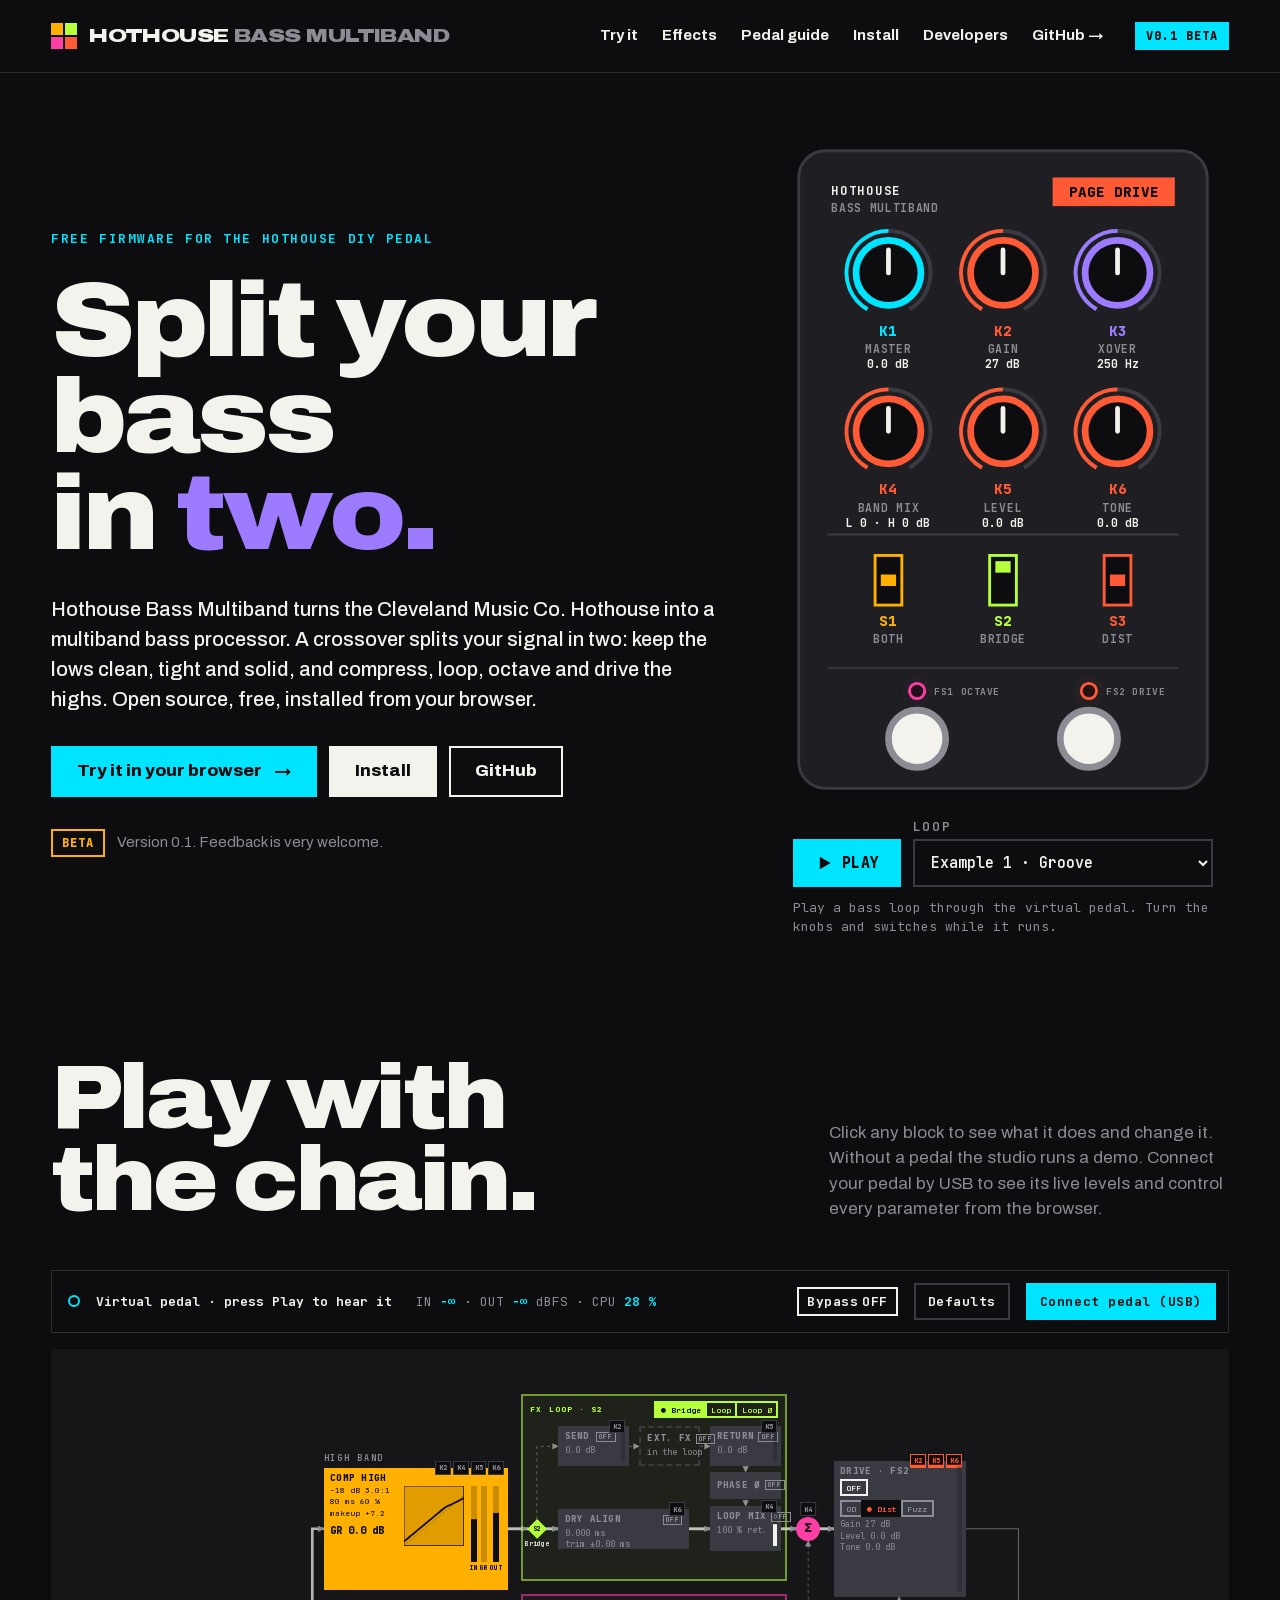
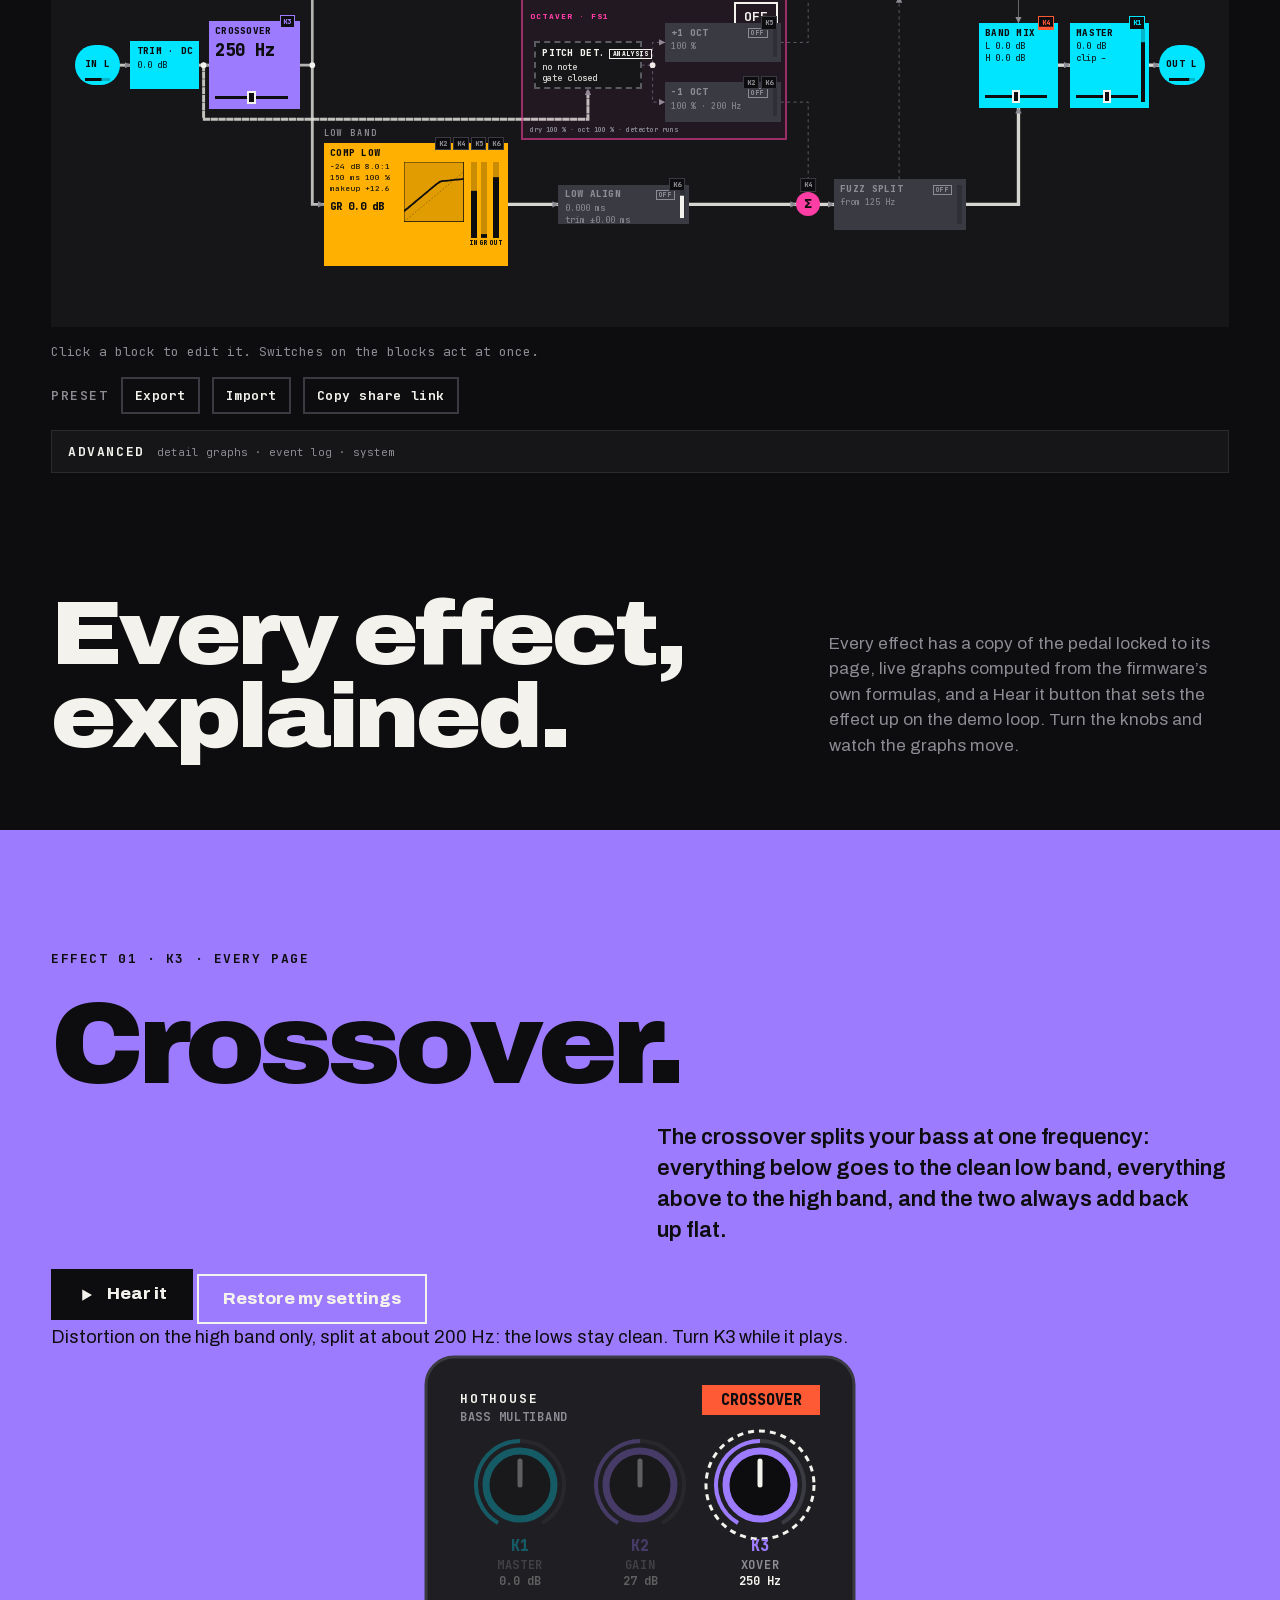
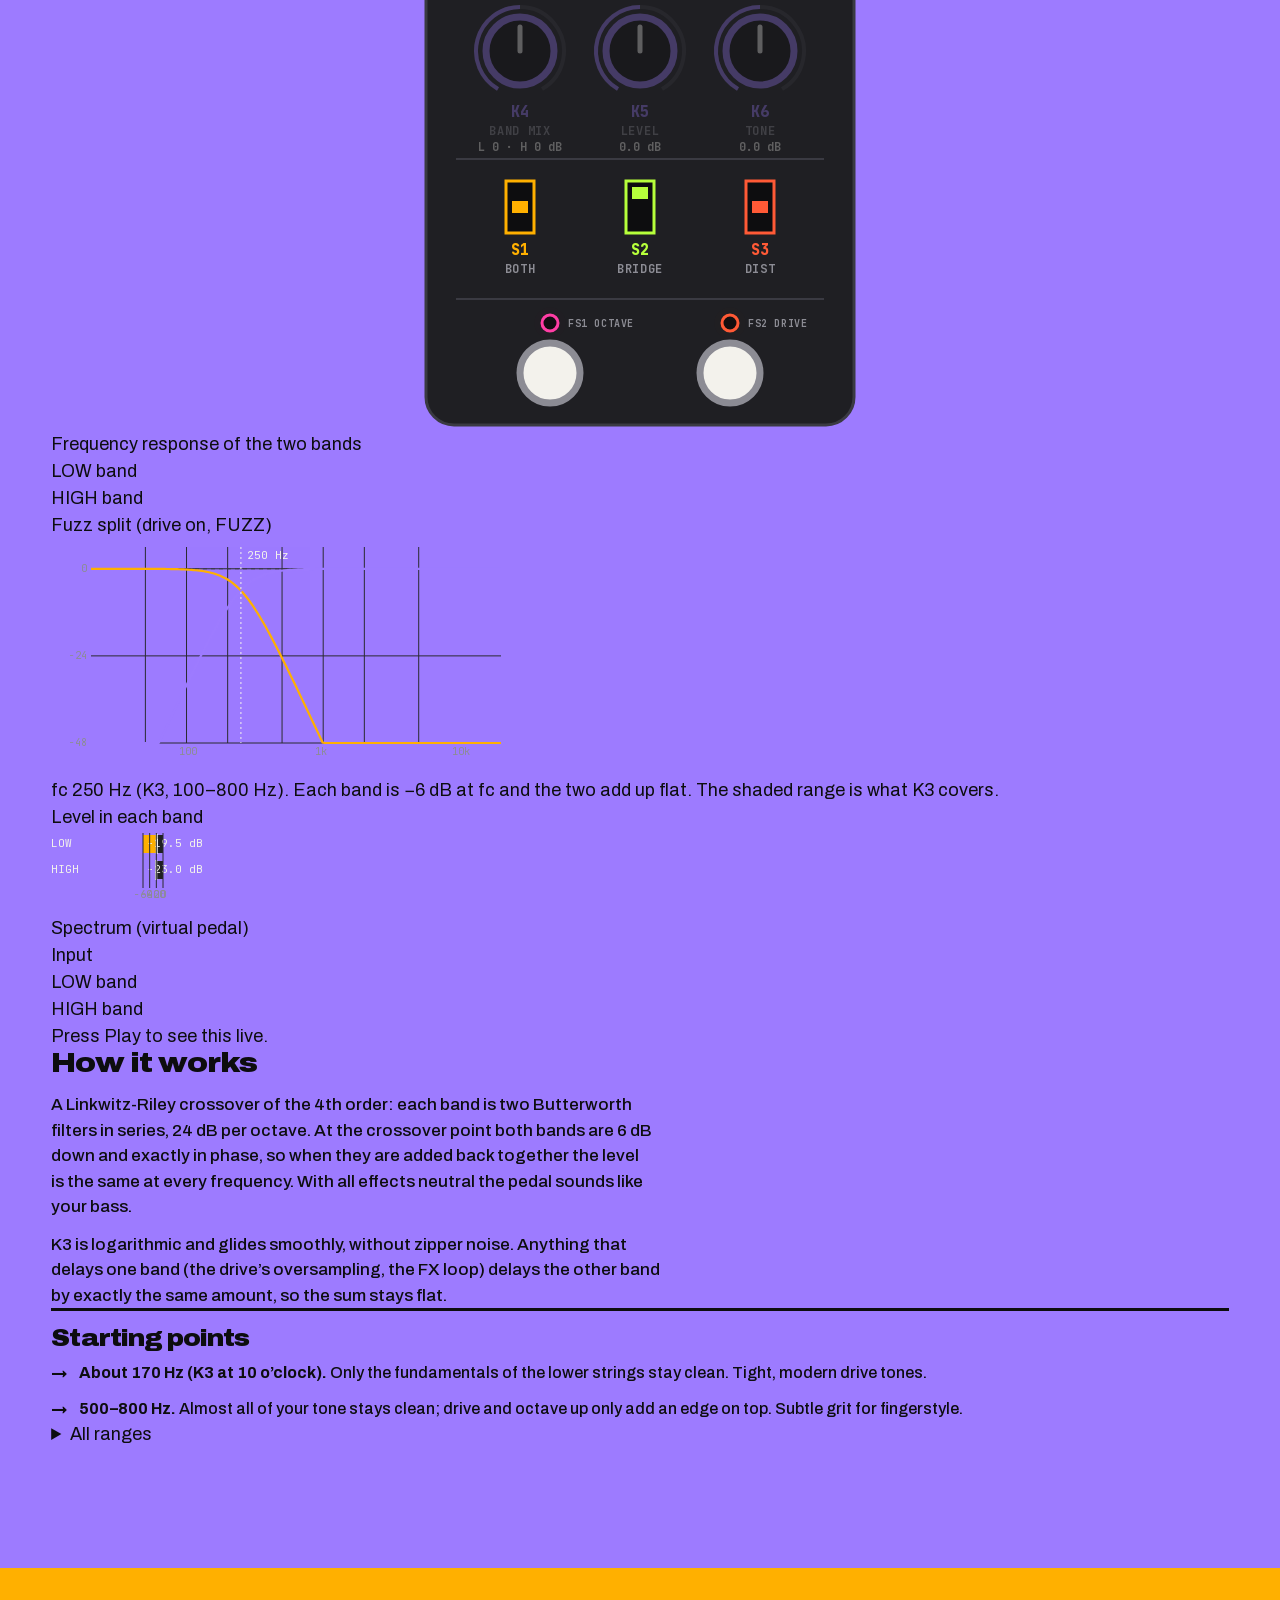
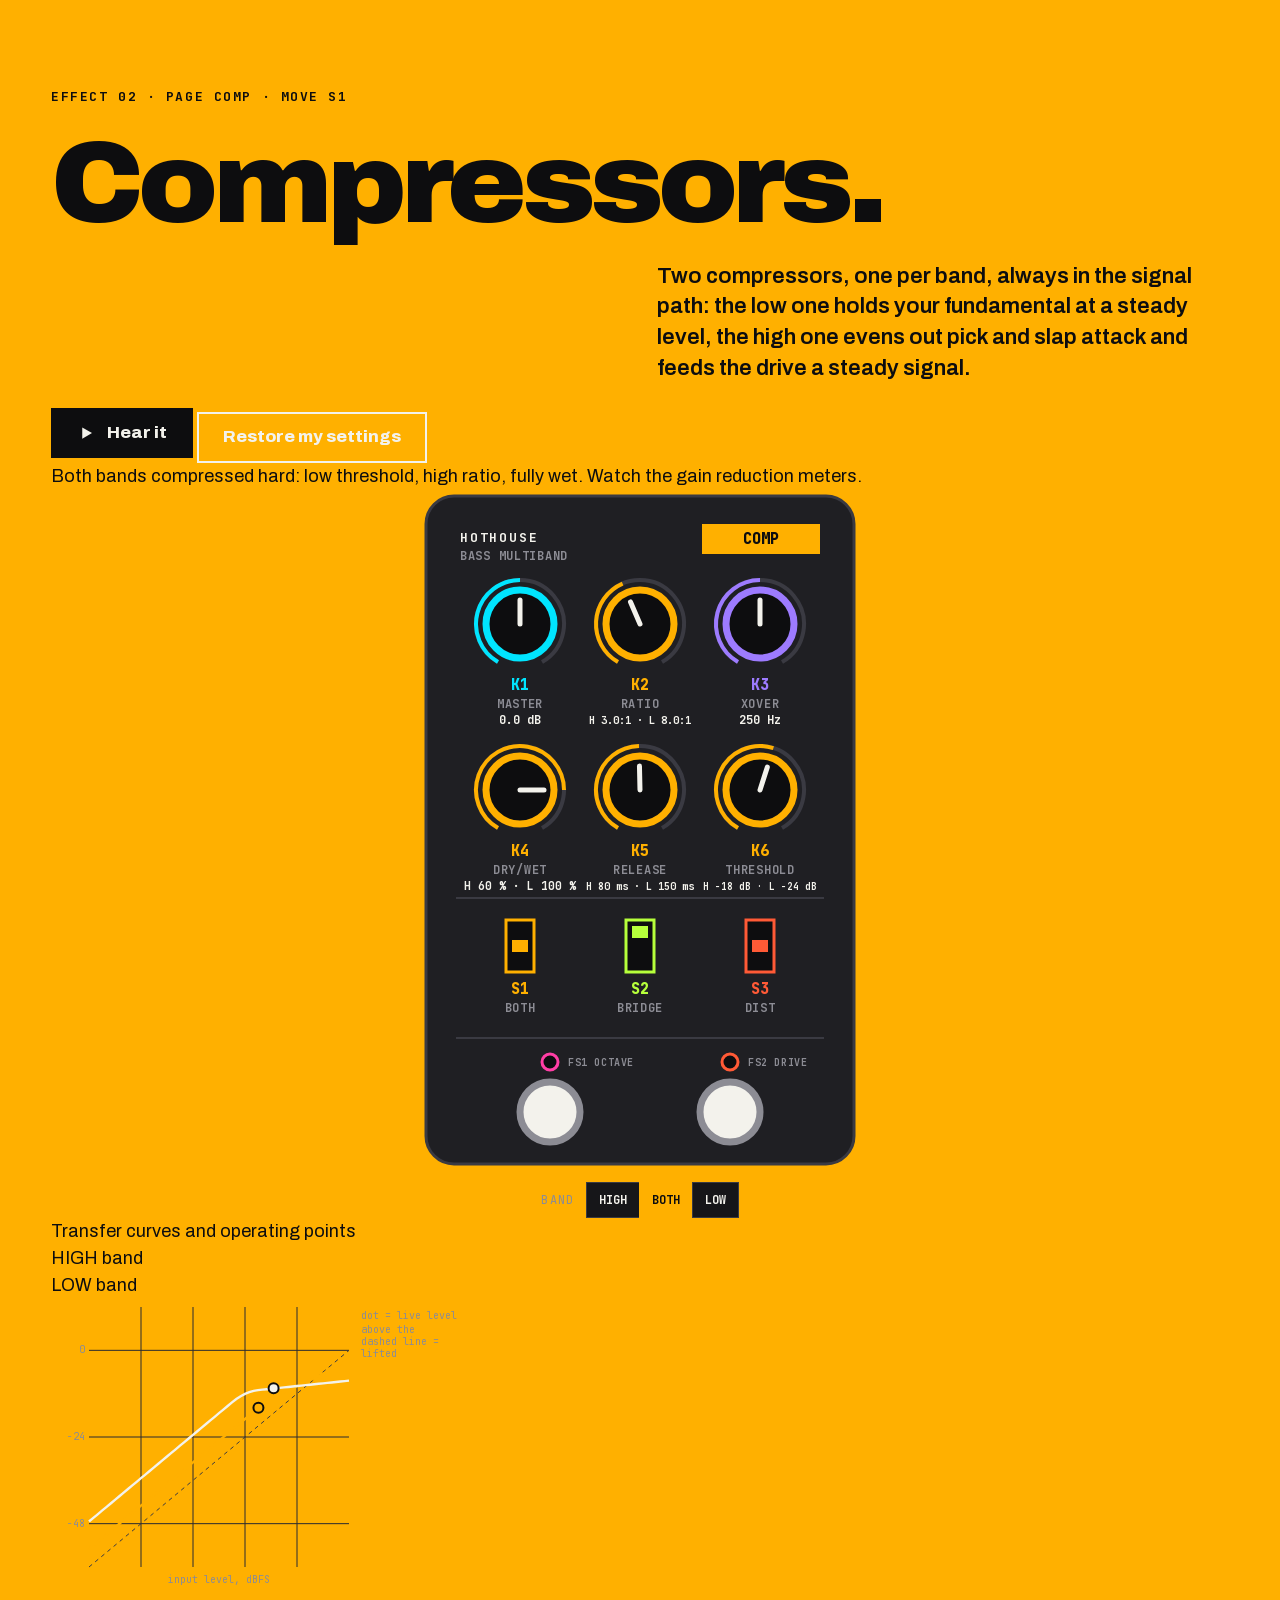
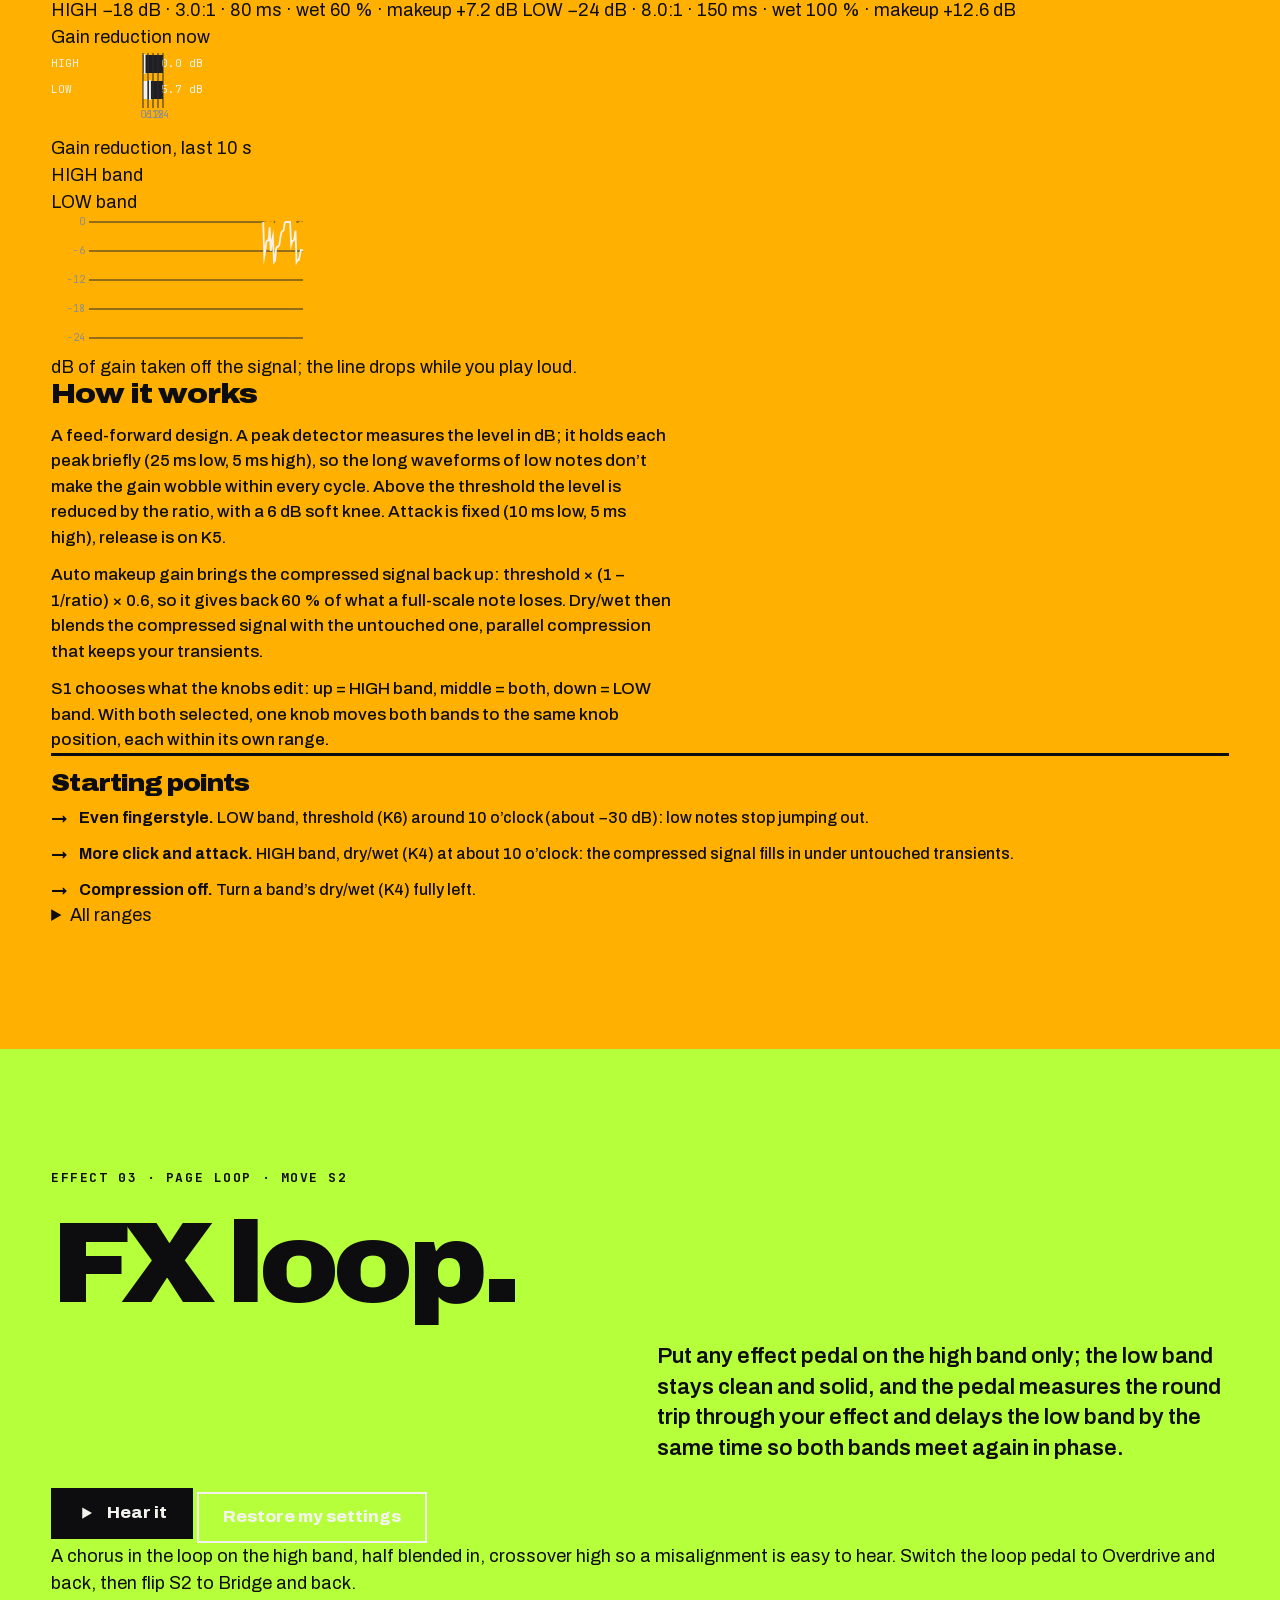
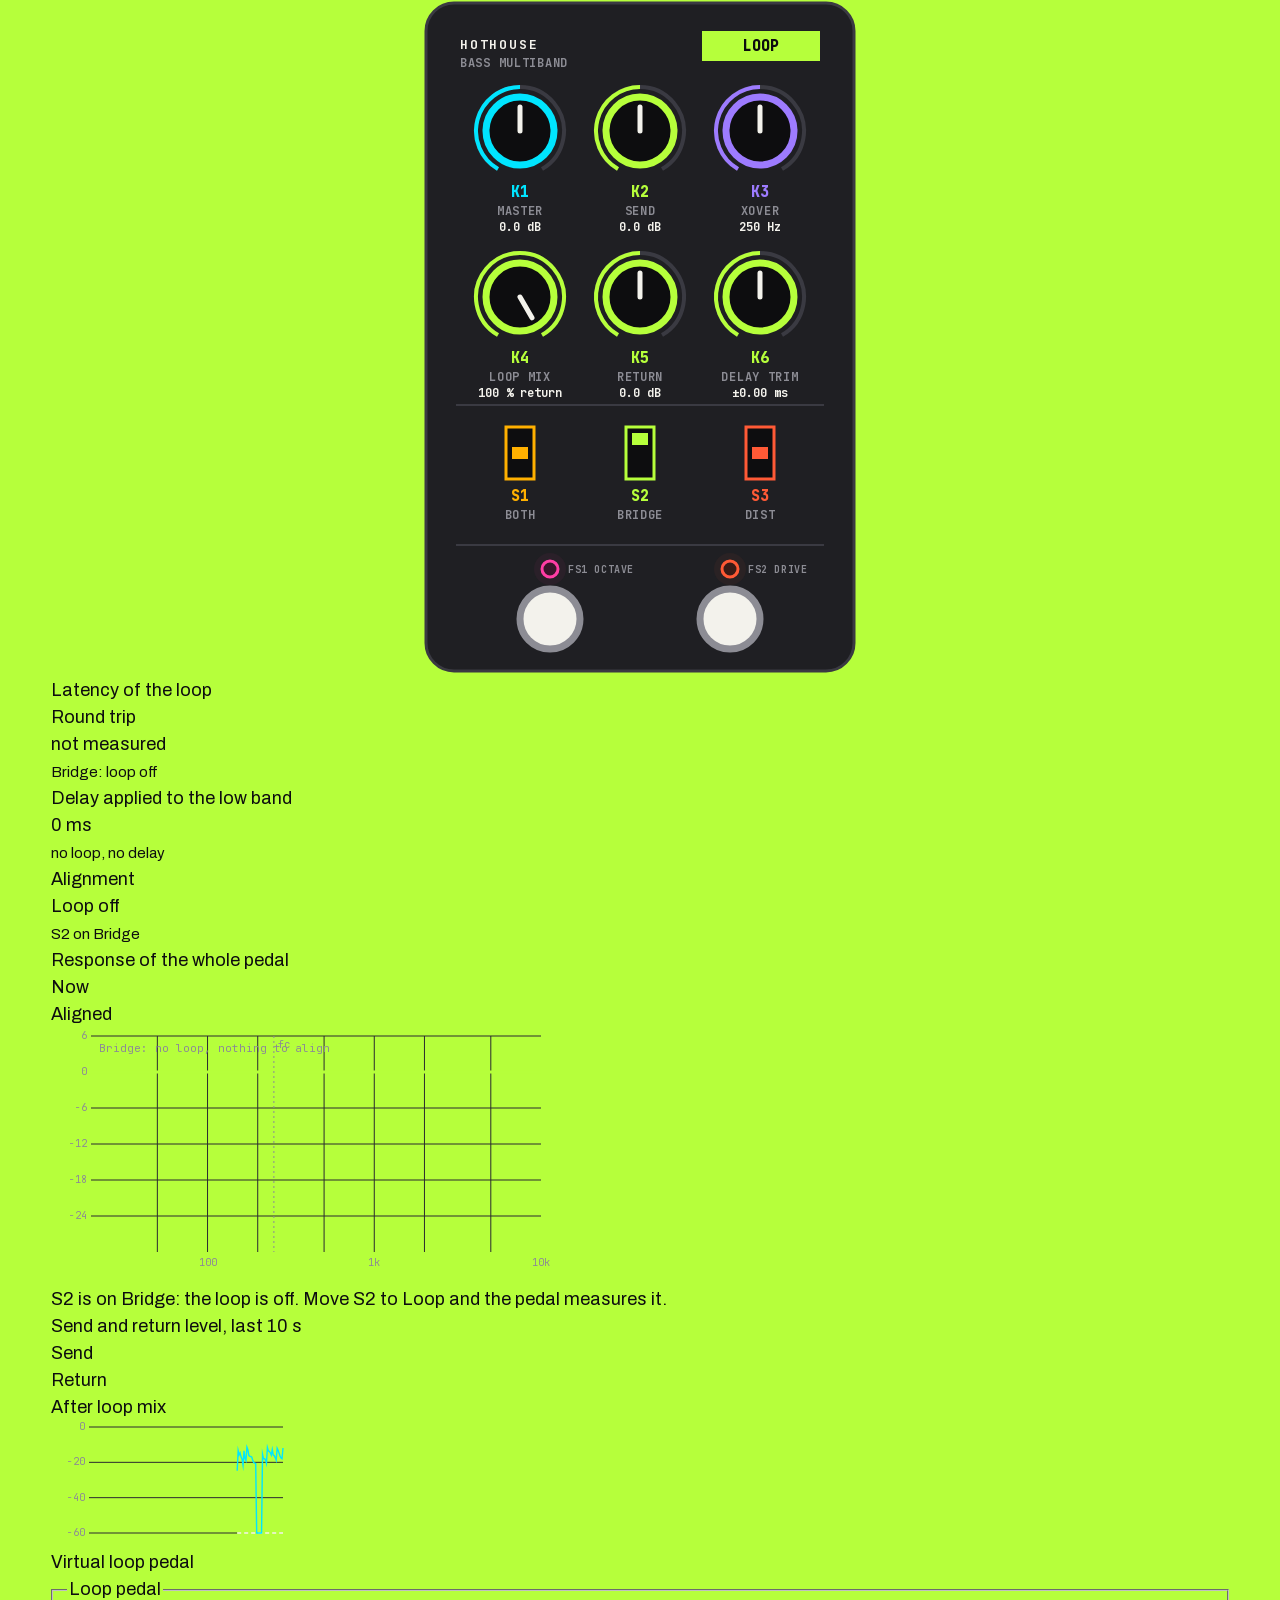
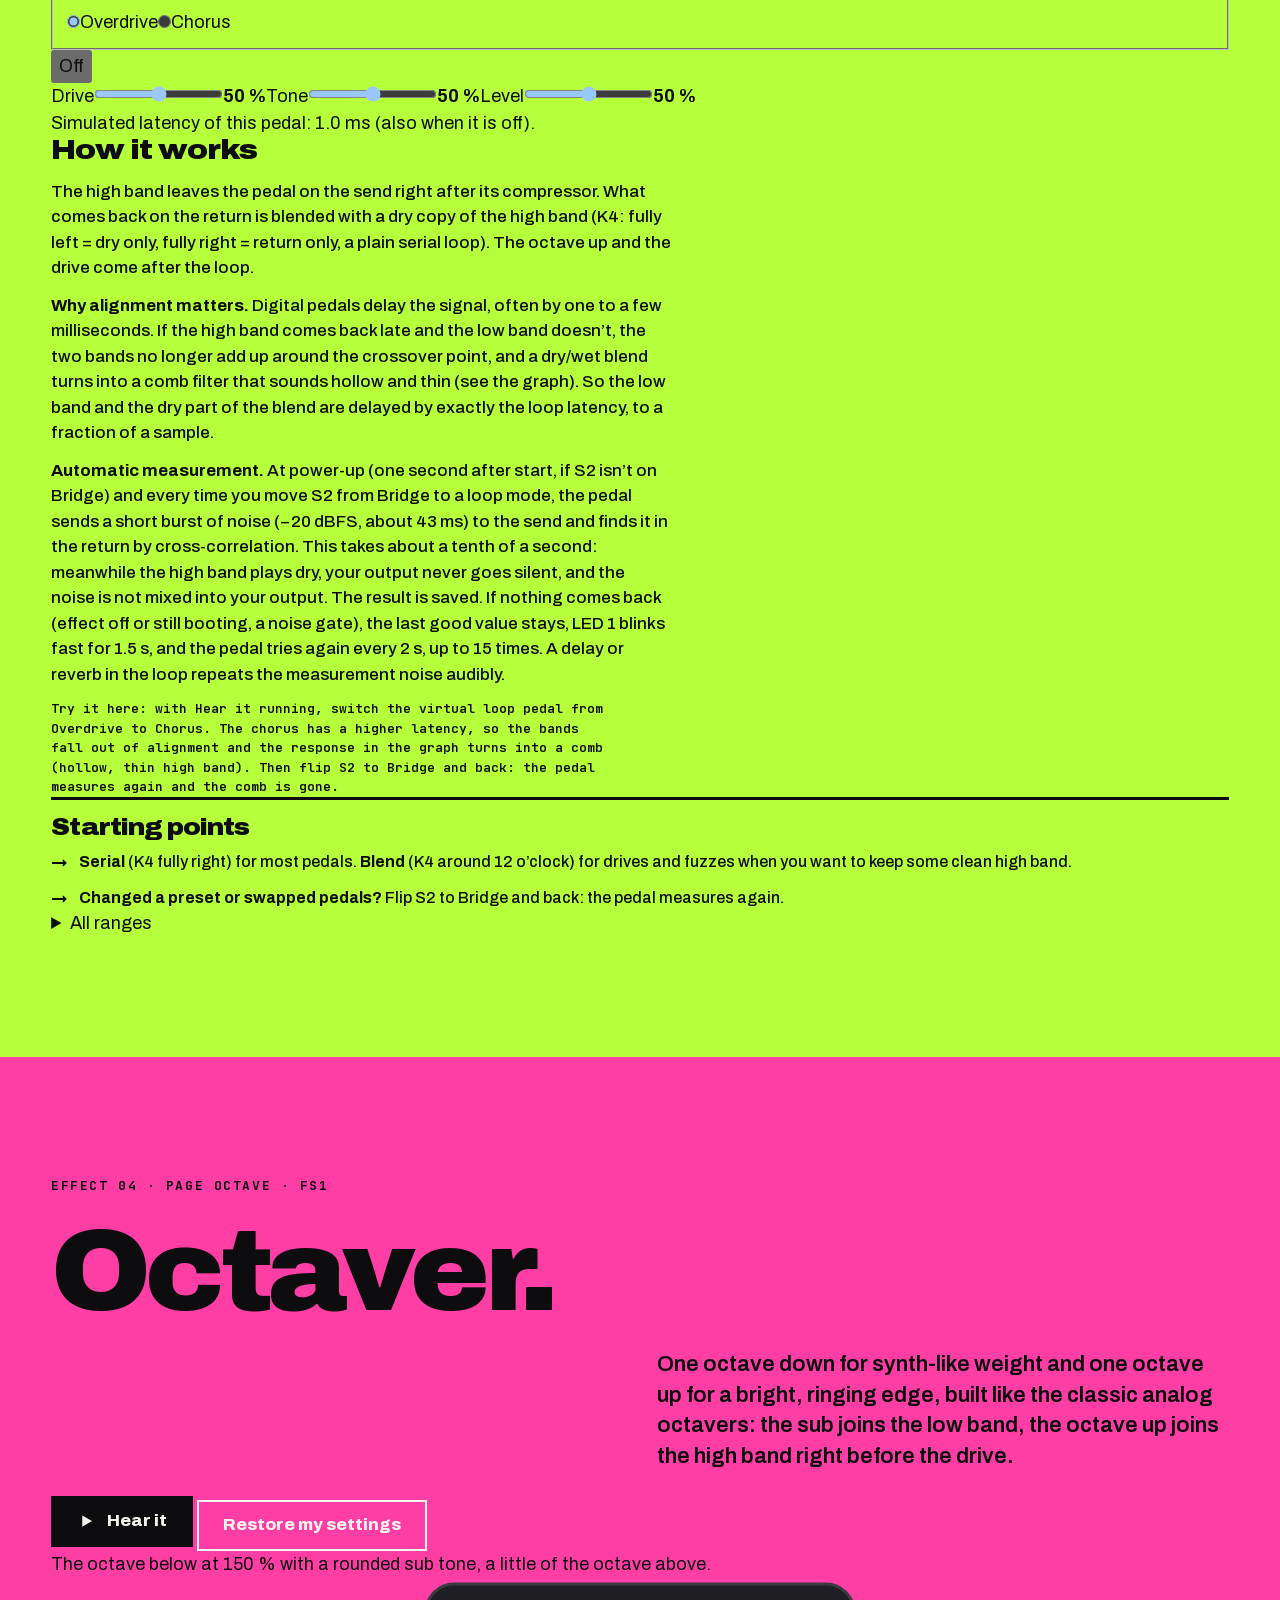
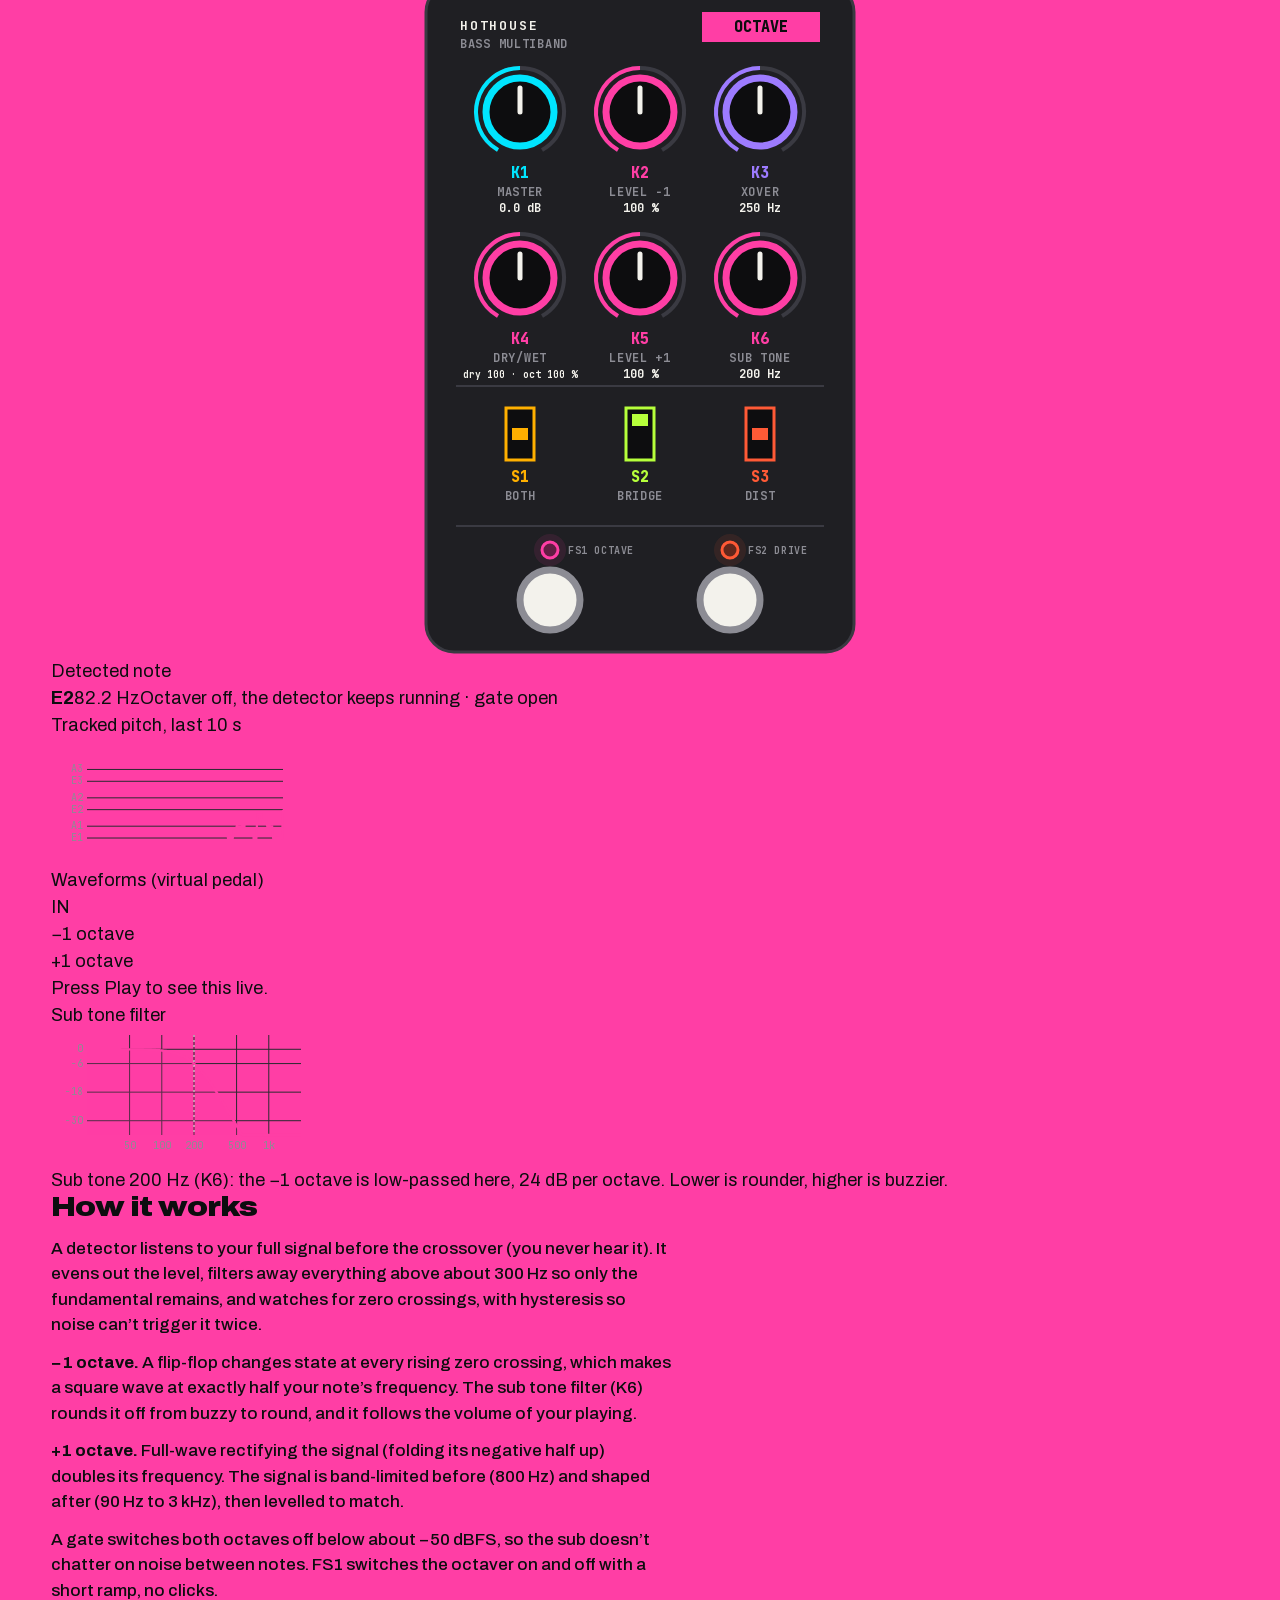
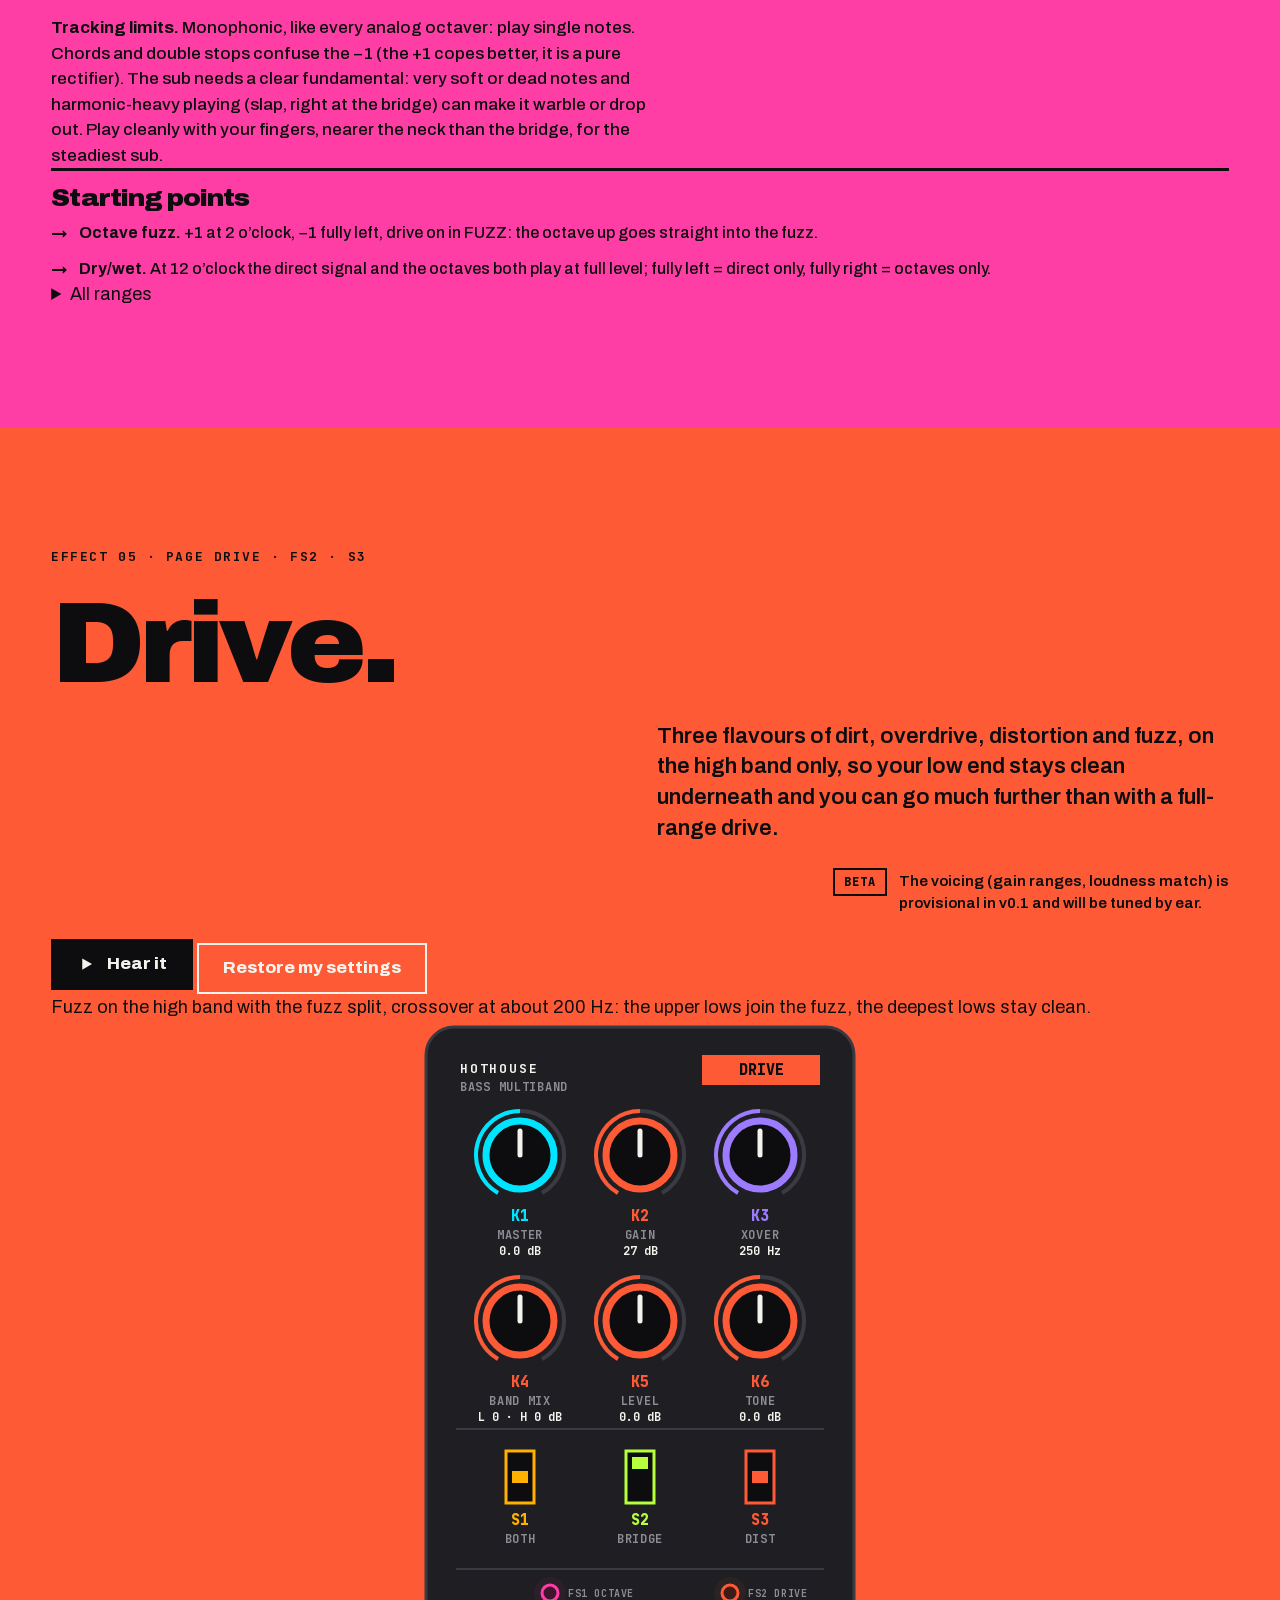
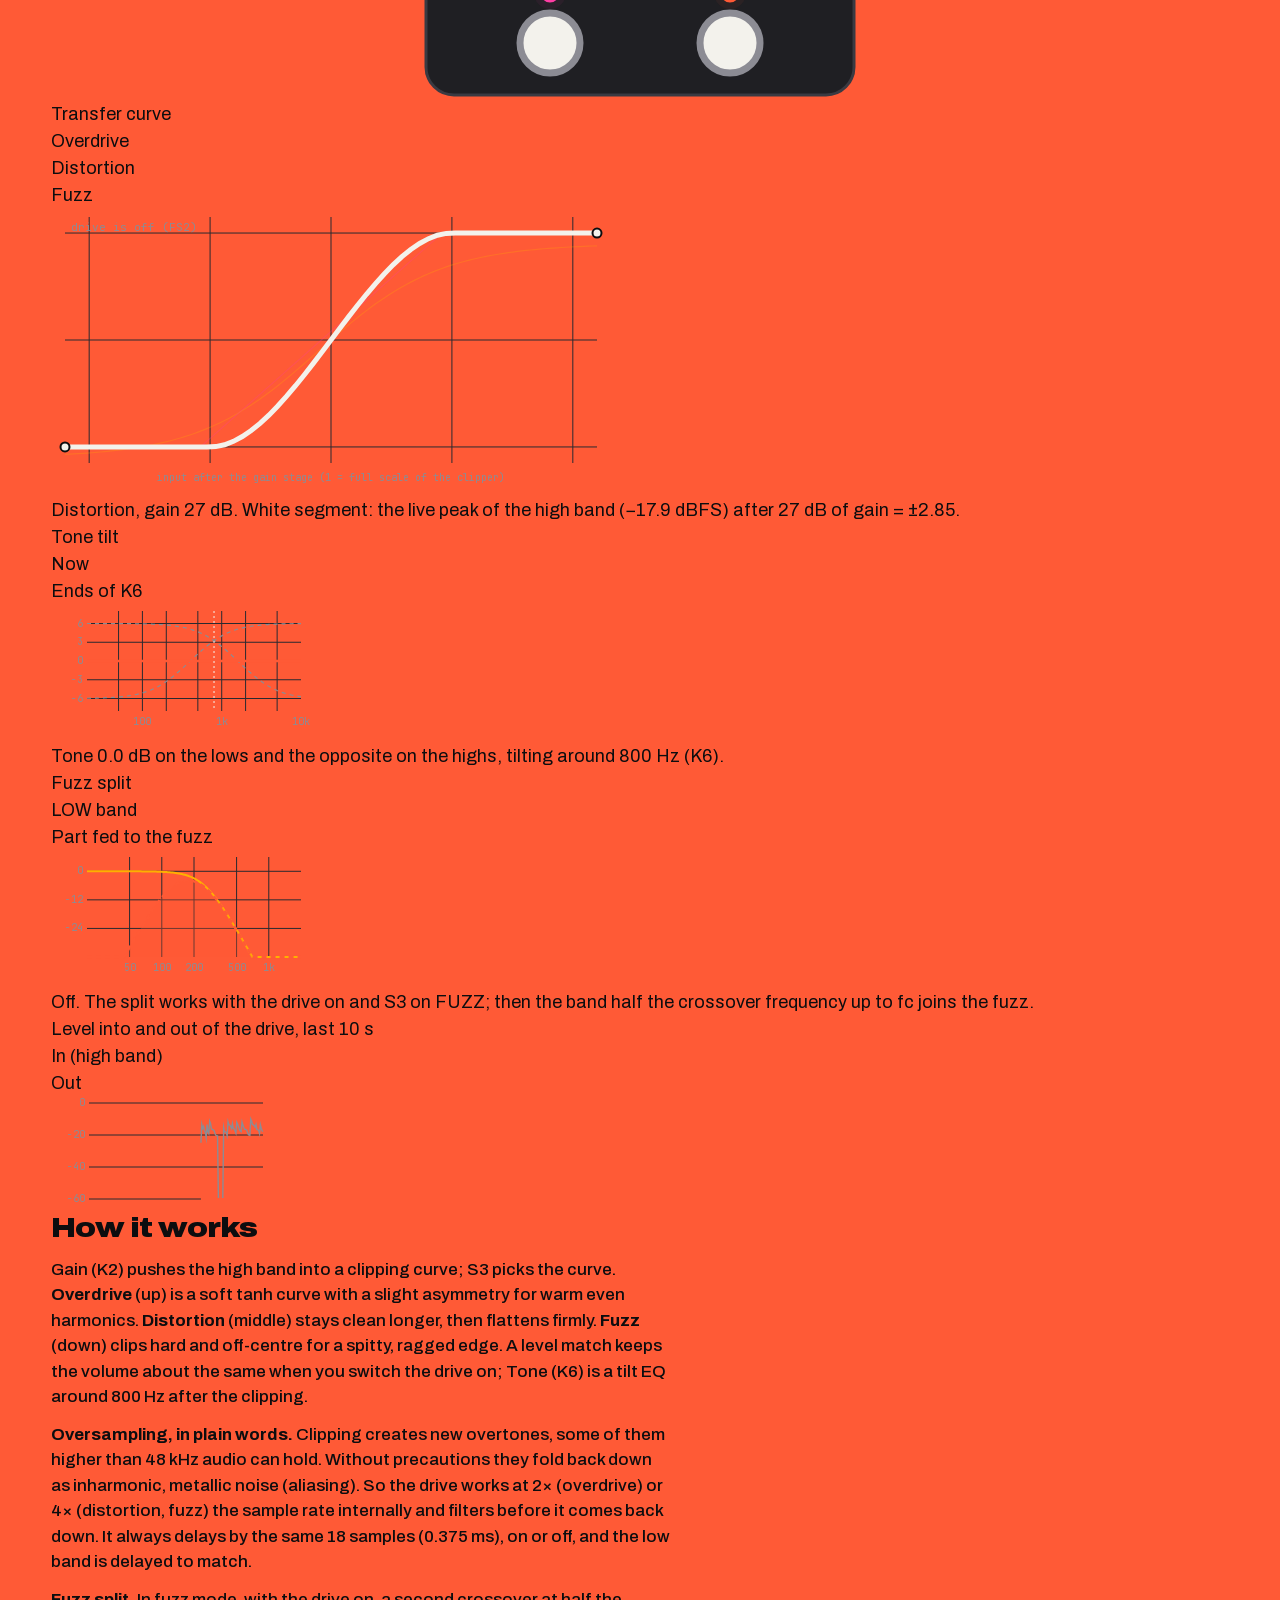
==== commit 224d1d2c: "Crossover text: keep the owner's wording Co-Authored-By: Claude Sonnet 5.5 <noreply@anthropic.com>" ====
--- a/site/index.html
+++ b/site/index.html
@@ -122,7 +122,7 @@
       </div>
       <div class="fxs__text deep__text">
         <h3>How it works</h3>
-        <p>A Linkwitz-Riley crossover of the 4th order: each band is two Butterworth filters in series, 24 dB per octave. At the crossover point both bands are 6 dB down and exactly in phase, so when they are added back together the level is the same at every frequency. With all effects neutral the pedal sounds like your bass, just with a small, constant delay.</p>
+        <p>A Linkwitz-Riley crossover of the 4th order: each band is two Butterworth filters in series, 24 dB per octave. At the crossover point both bands are 6 dB down and exactly in phase, so when they are added back together the level is the same at every frequency. With all effects neutral the pedal sounds like your bass.</p>
         <p>K3 is logarithmic and glides smoothly, without zipper noise. Anything that delays one band (the drive’s oversampling, the FX loop) delays the other band by exactly the same amount, so the sum stays flat.</p>
           <div class="tips">
             <h3>Starting points</h3>
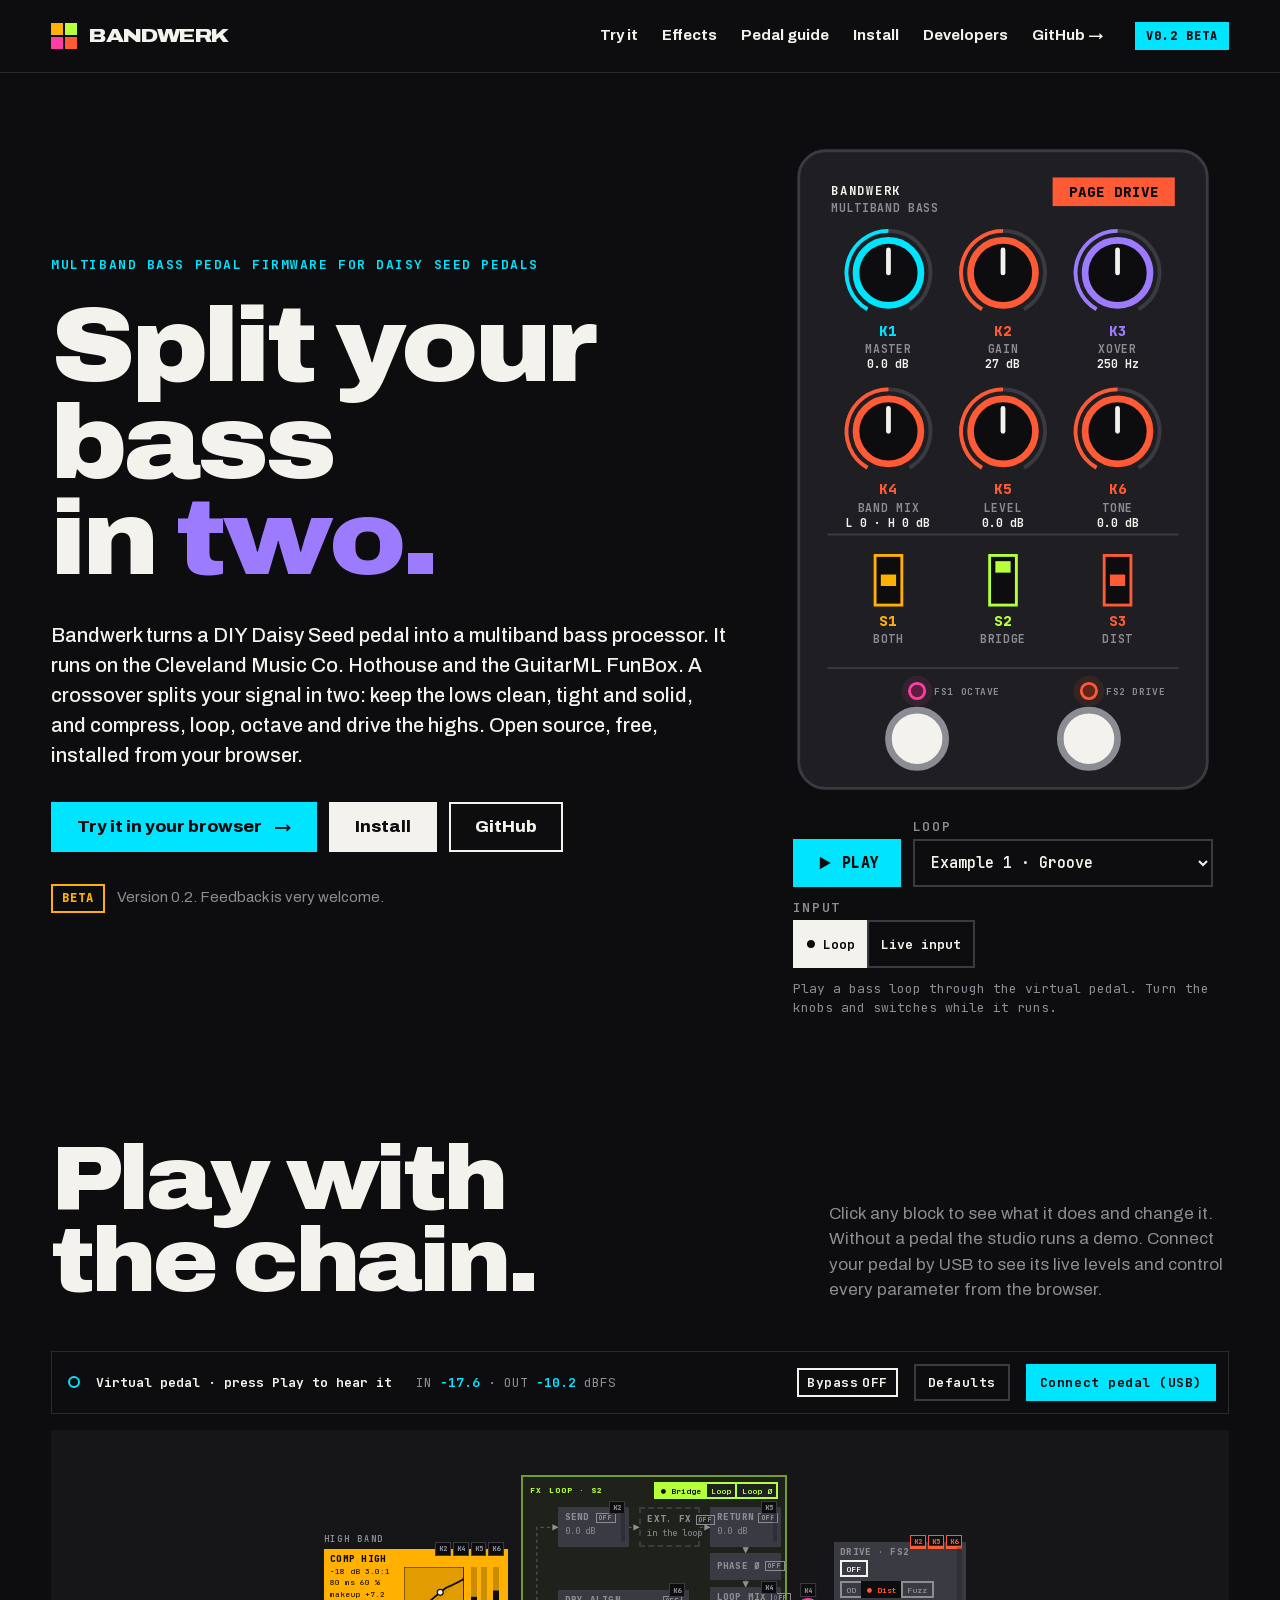
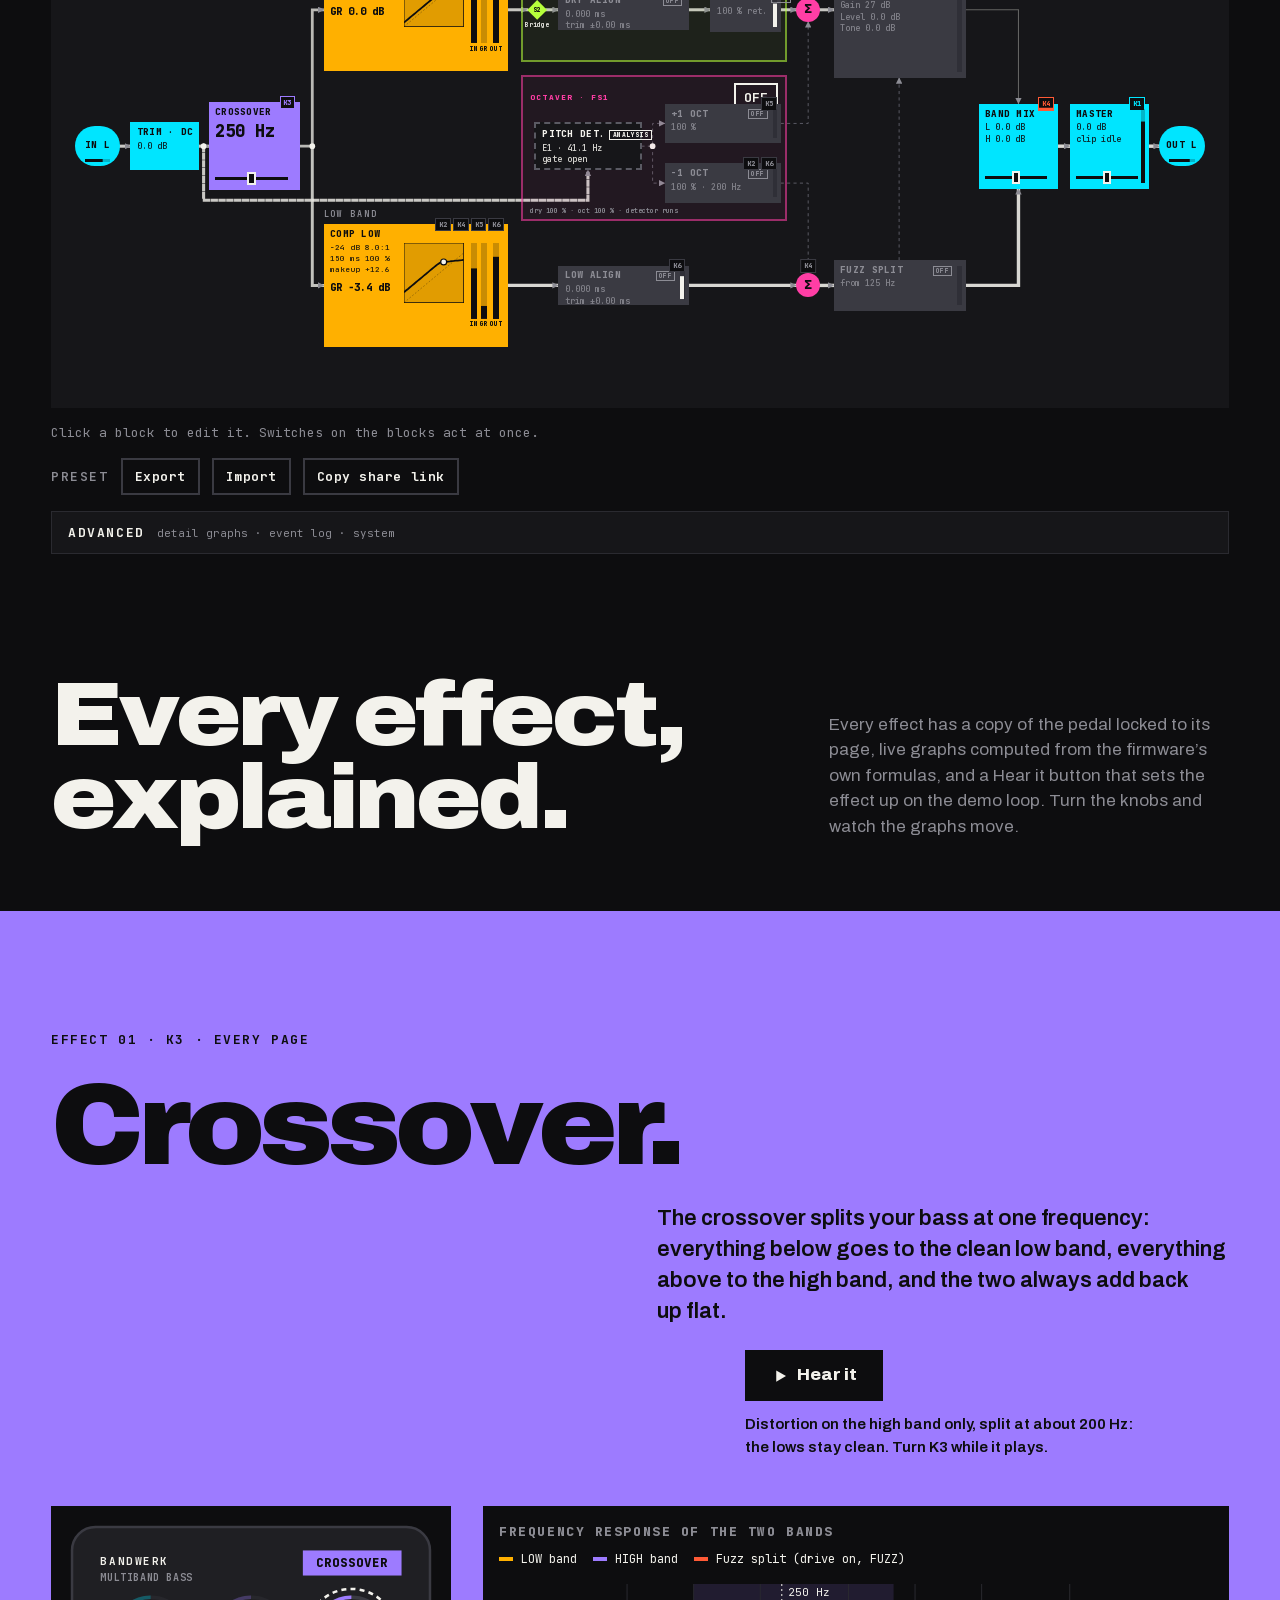
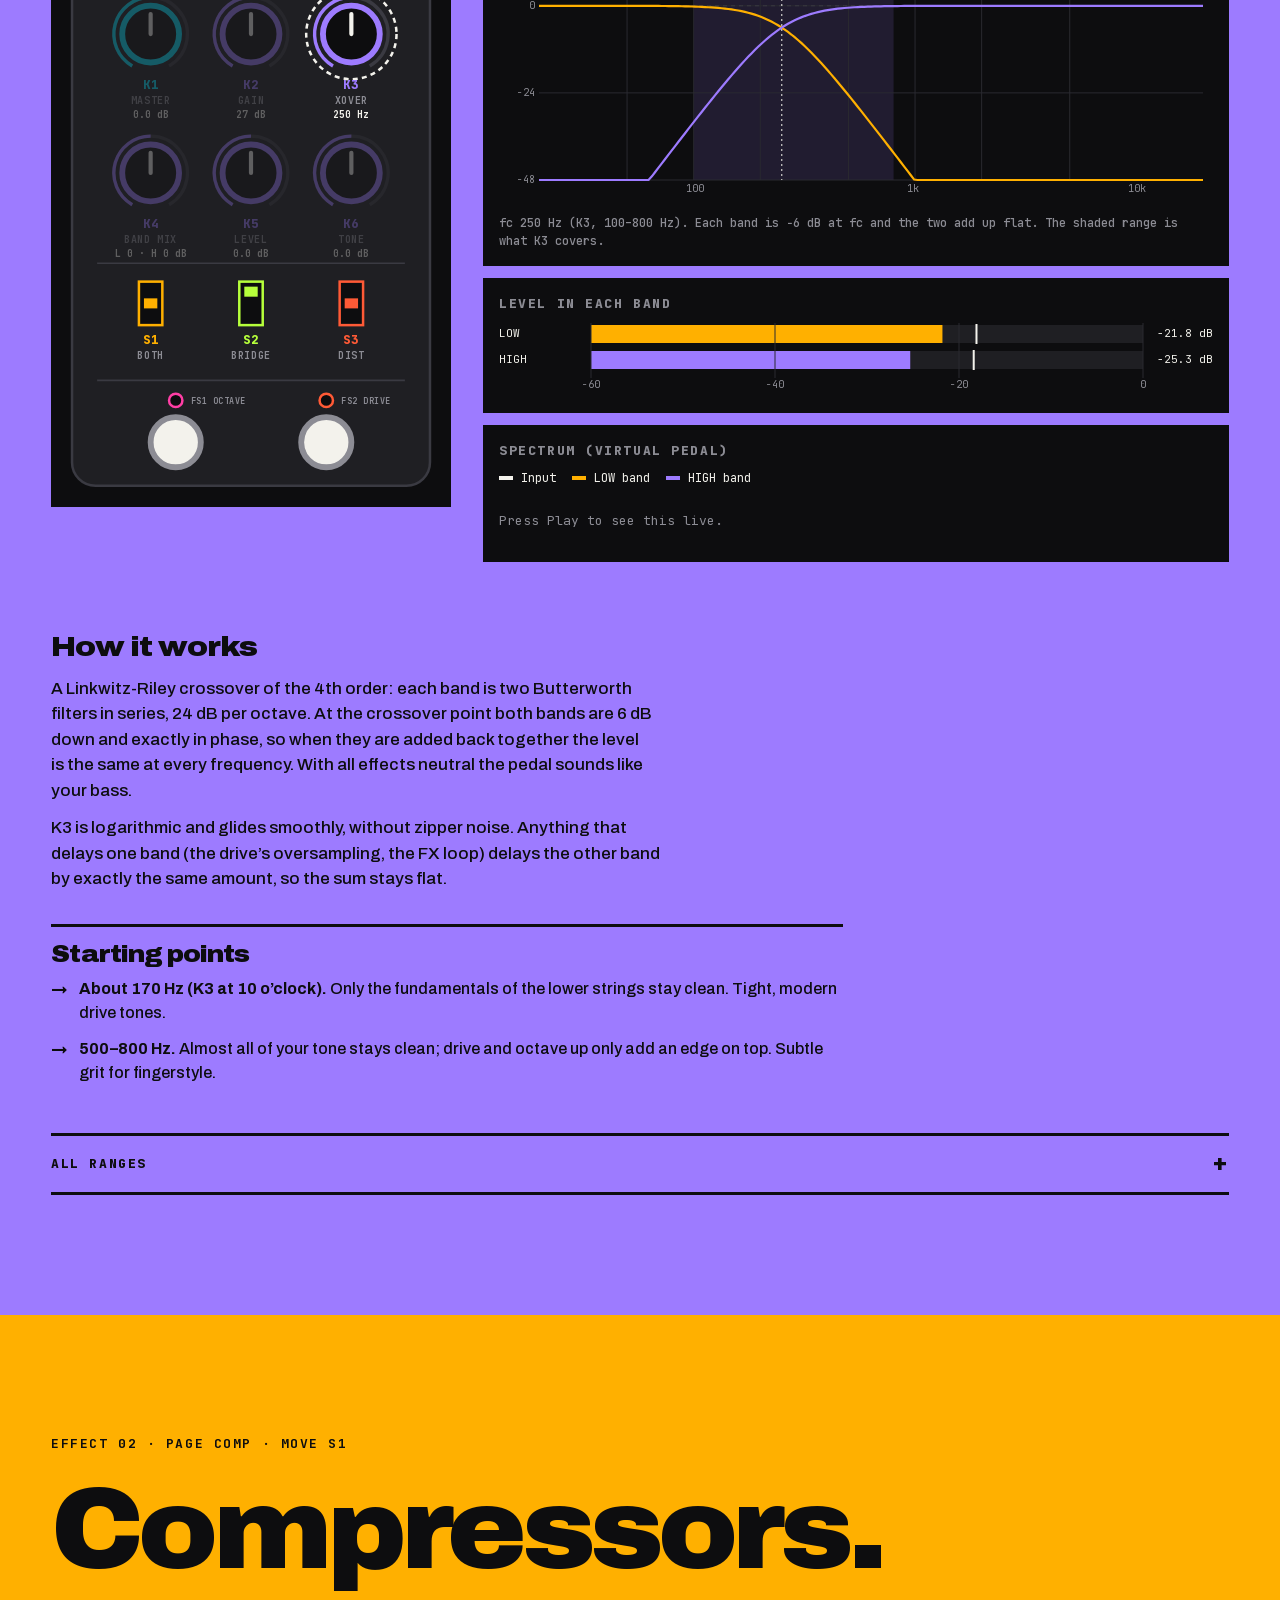
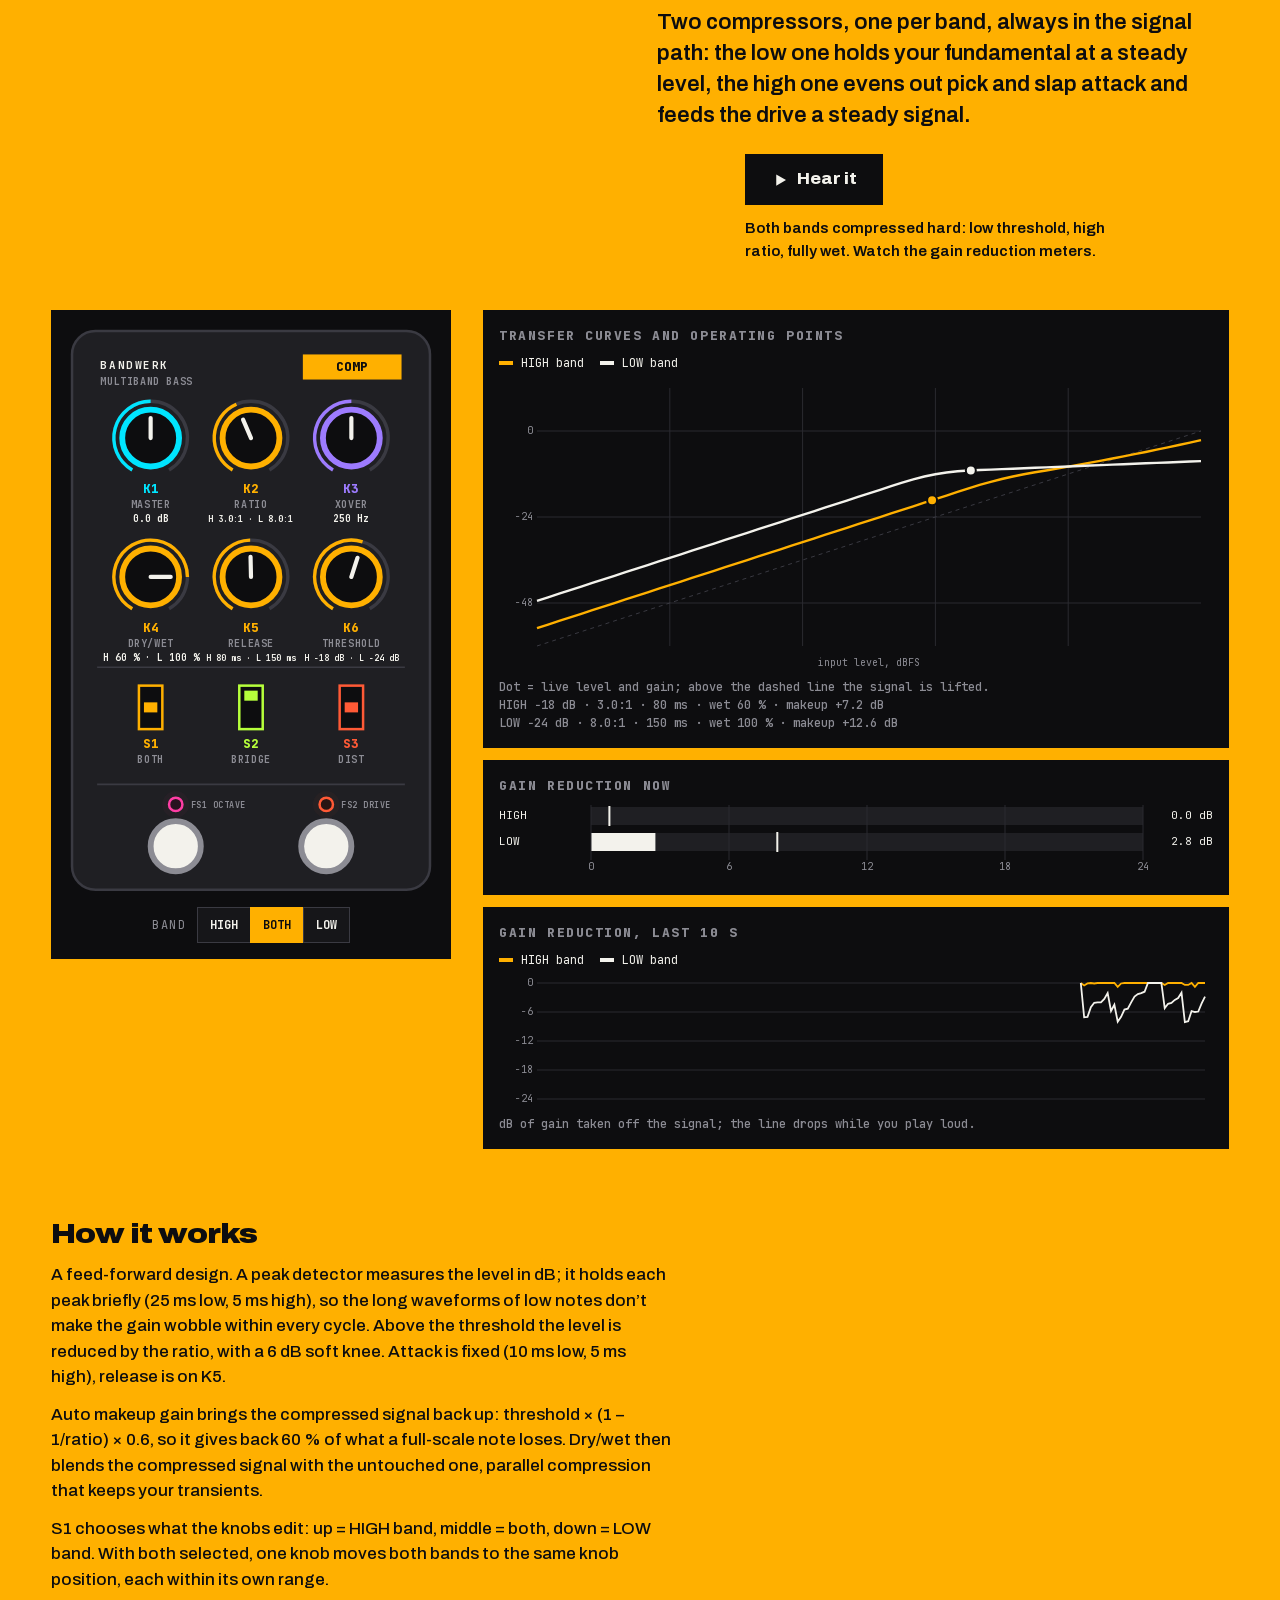
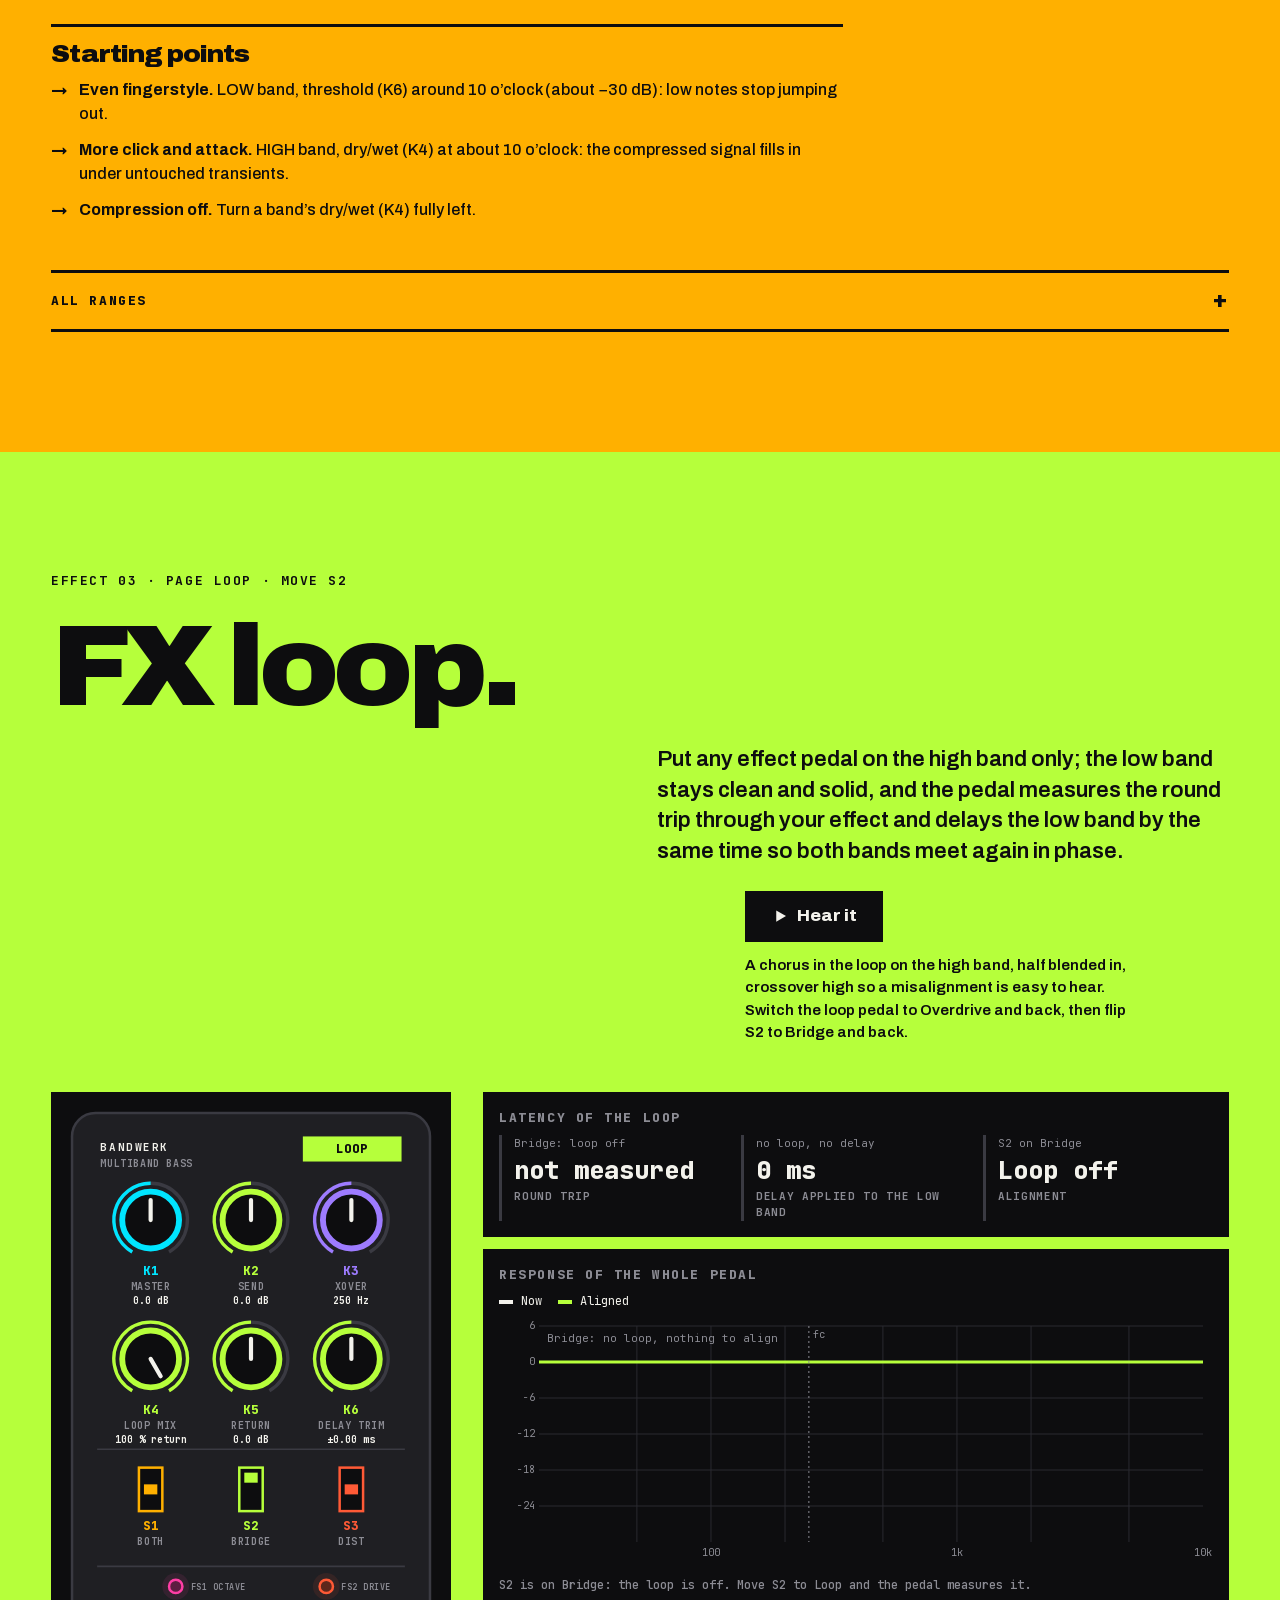
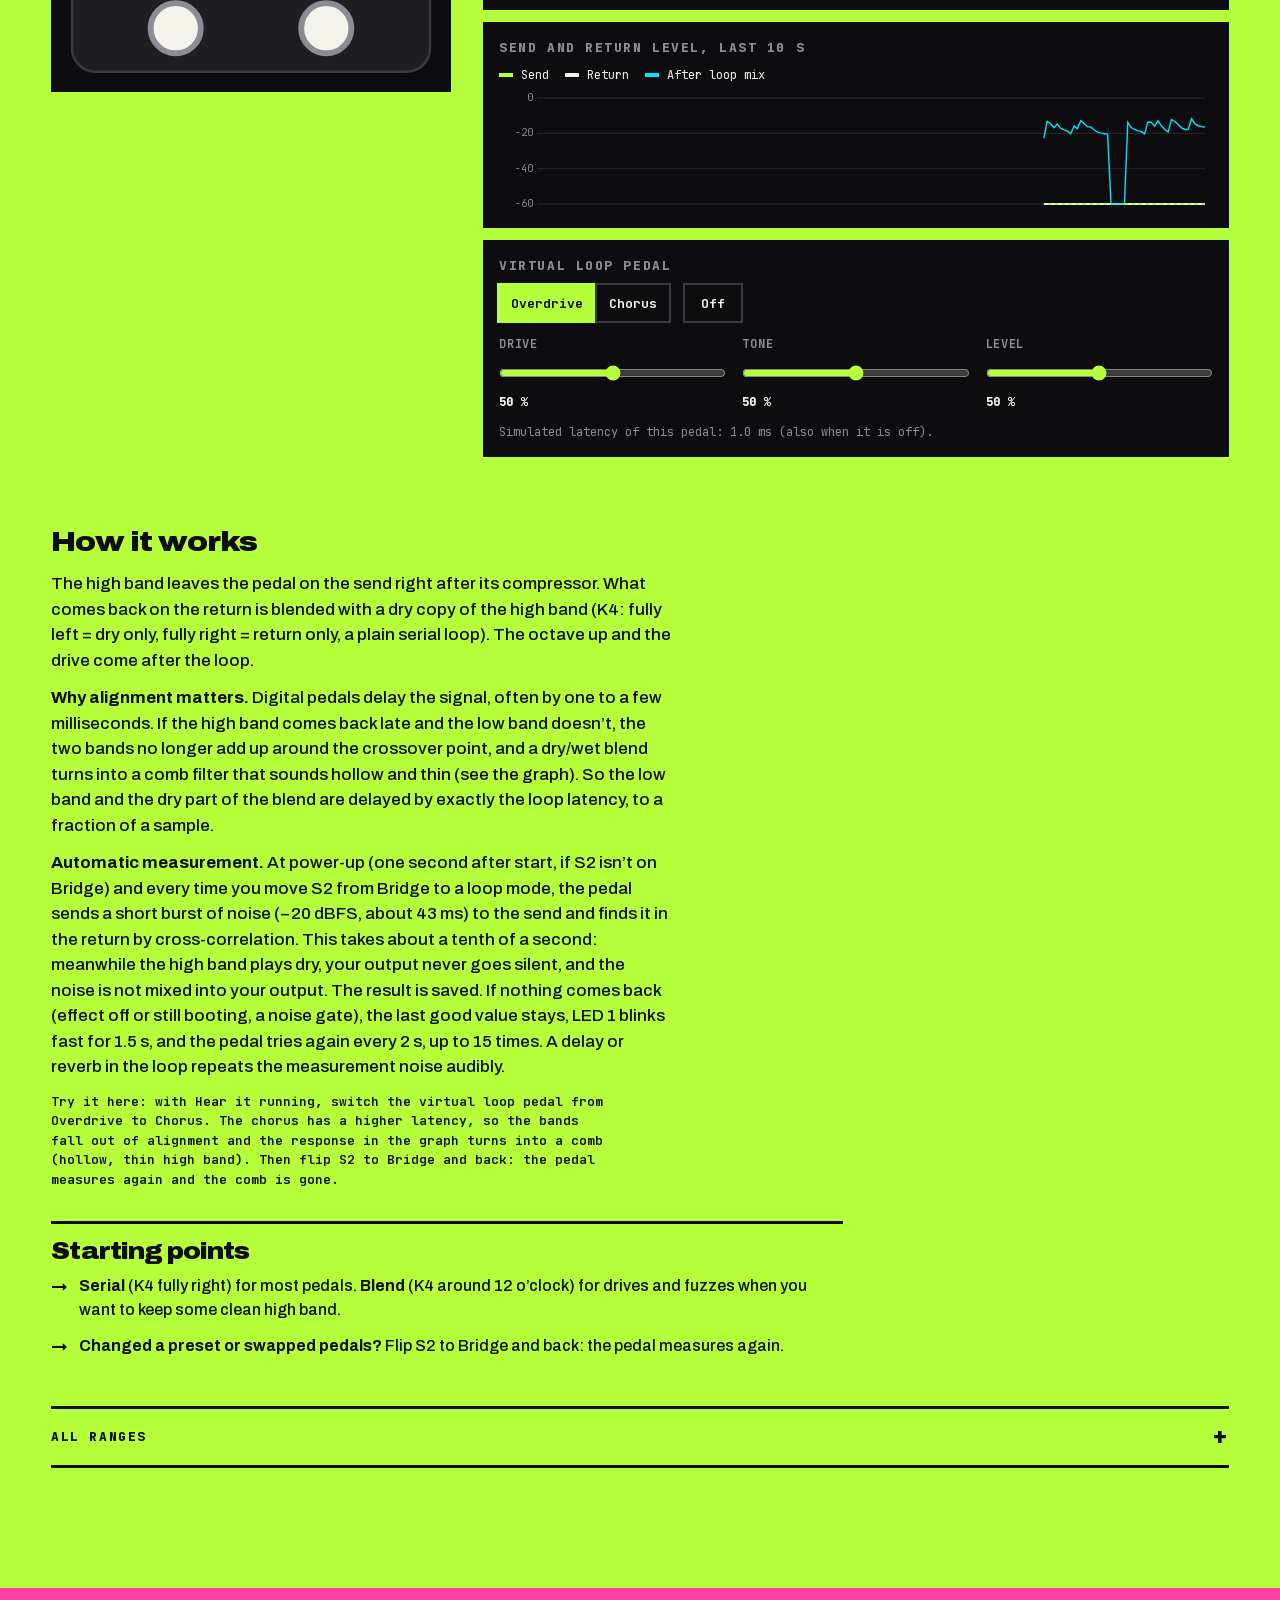
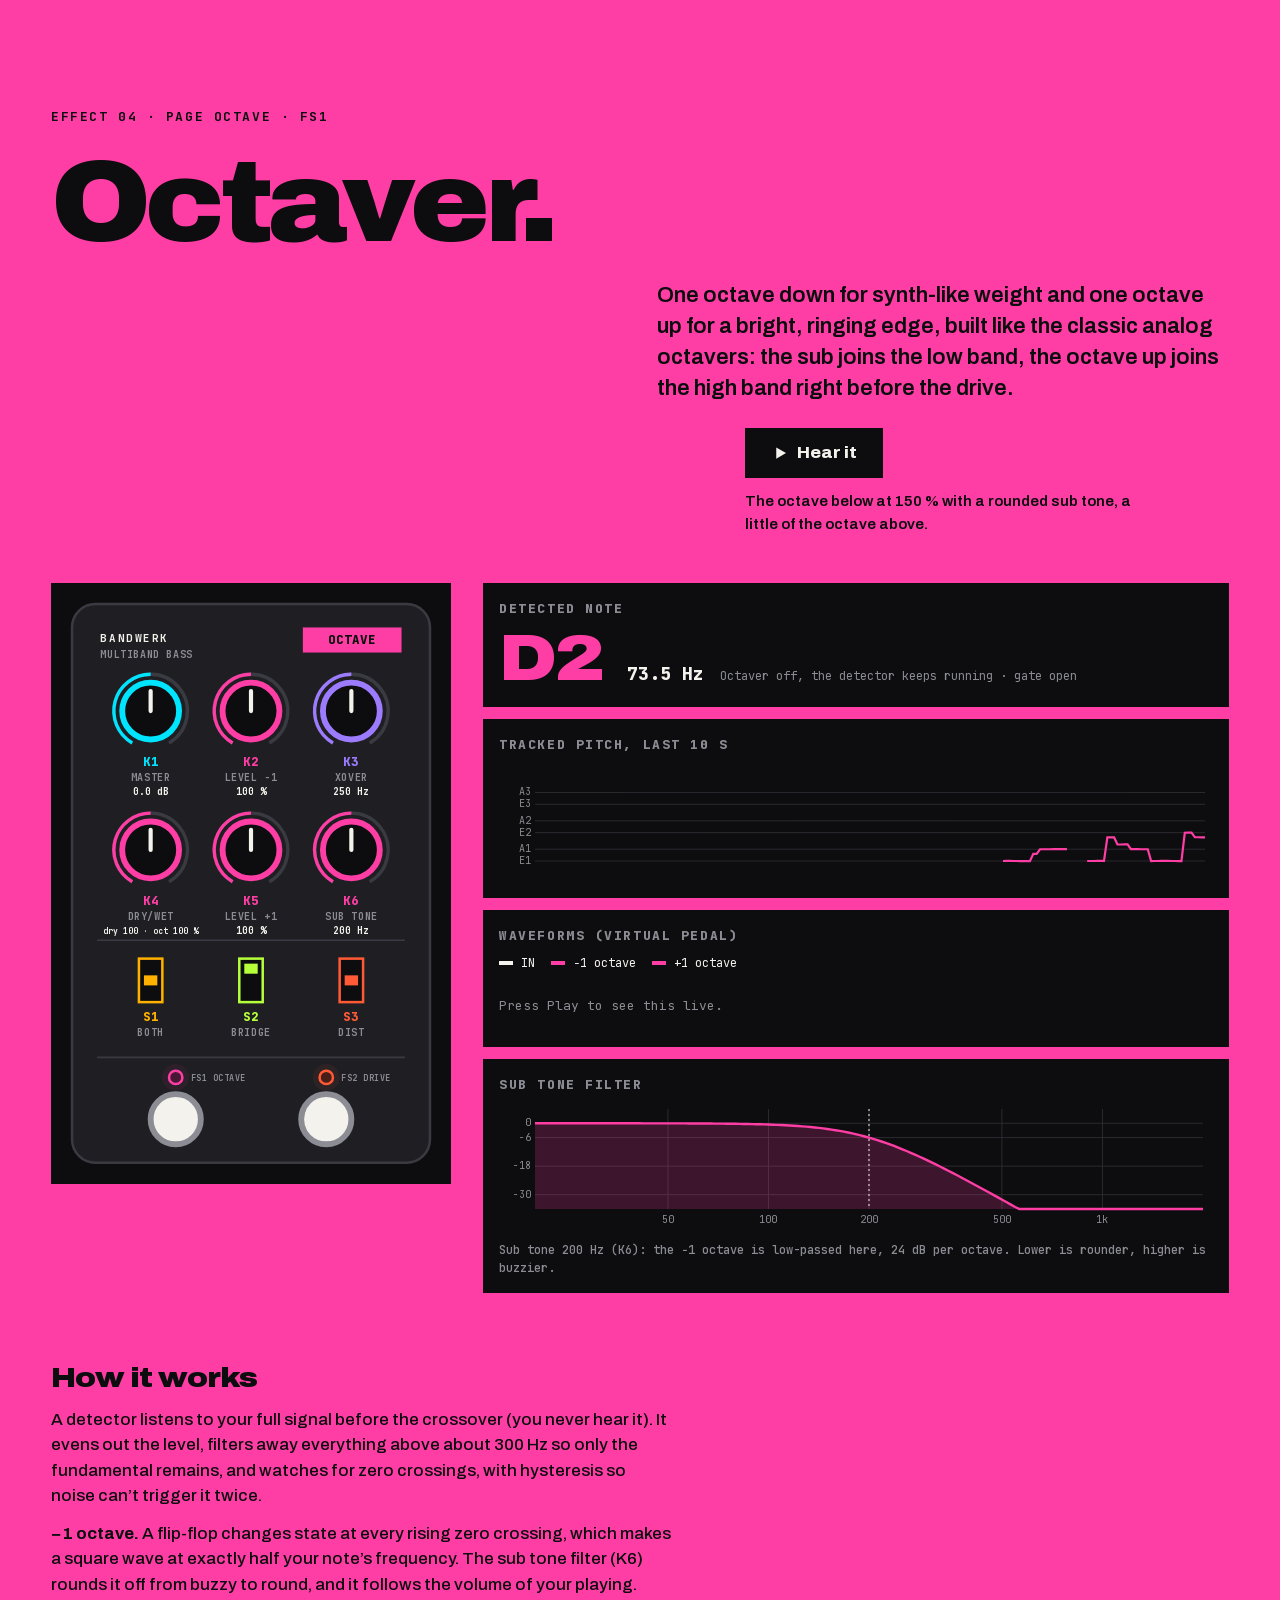
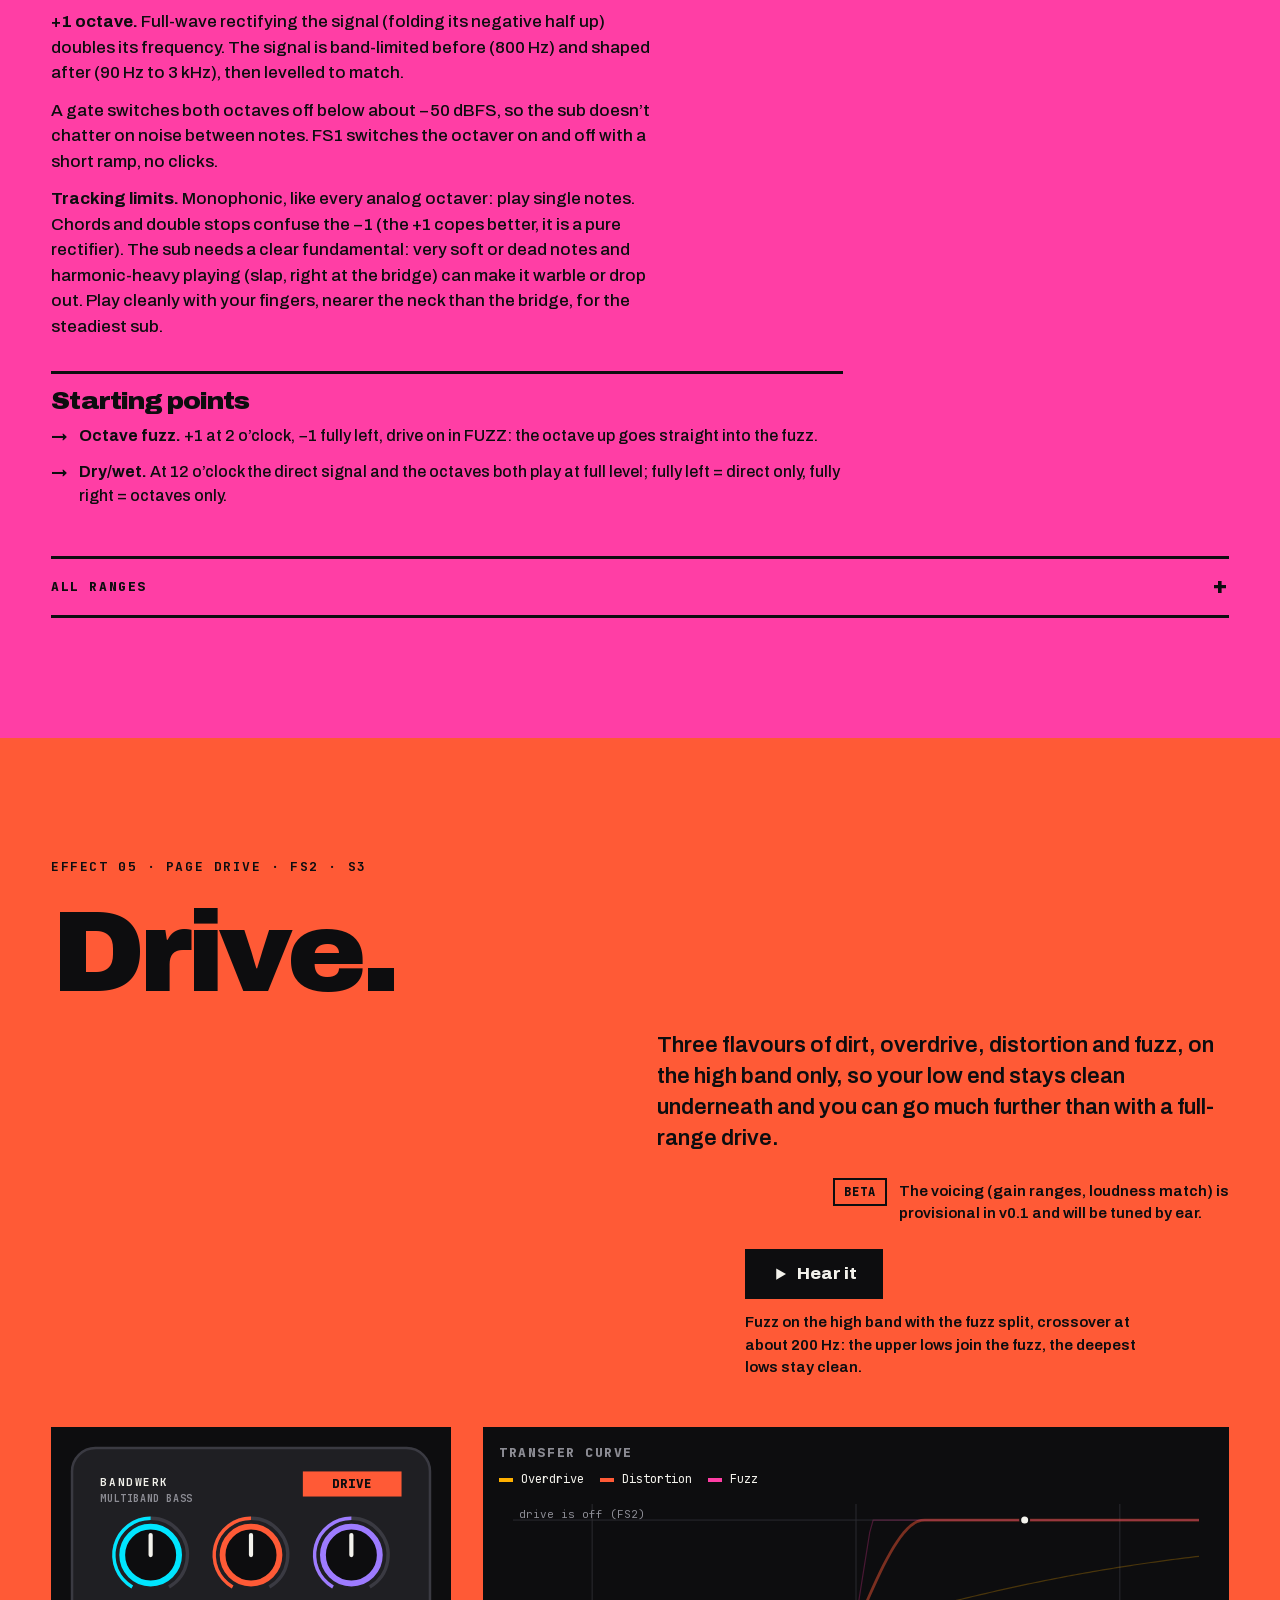
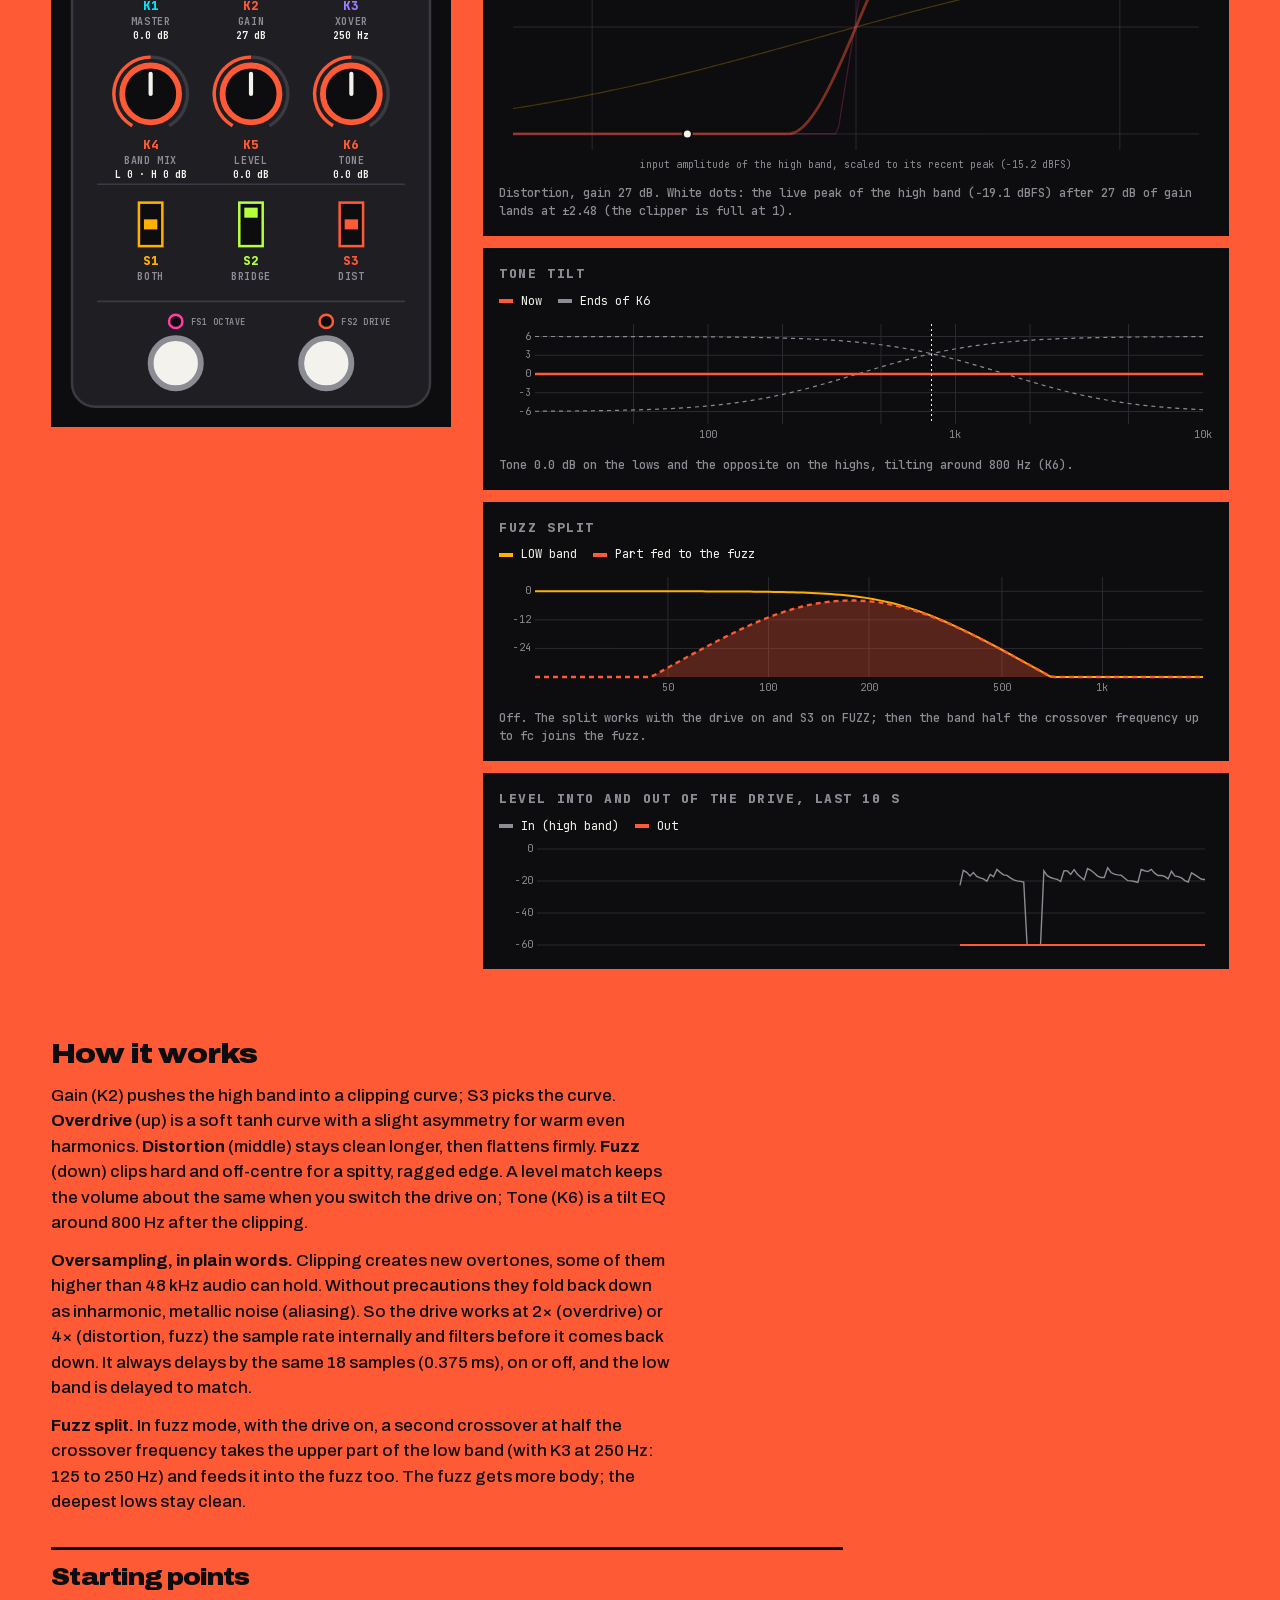
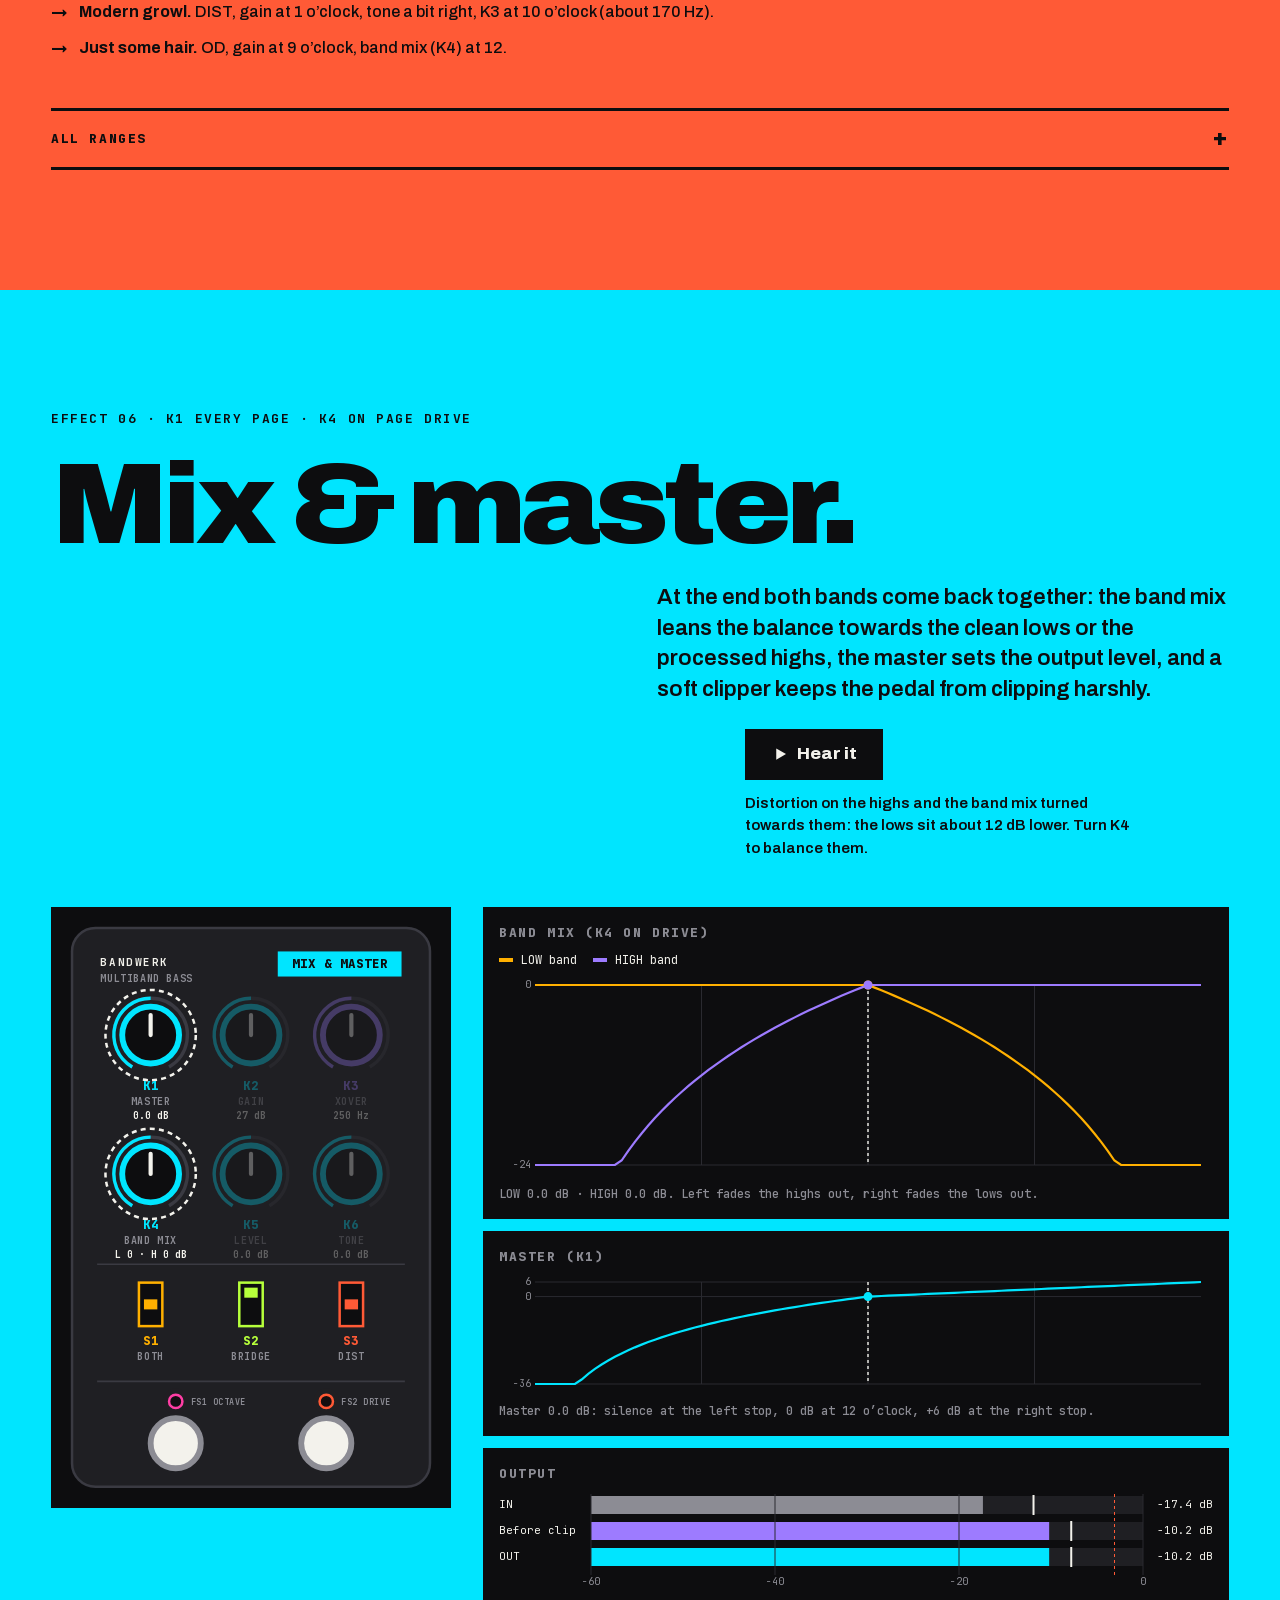
==== commit f421711b: "R2: rebrand to Bandwerk, hardware section, v0.2.0-beta, new OG image Co-Authored-By: Claude Sonnet 5" ====
--- a/site/index.html
+++ b/site/index.html
@@ -3,19 +3,19 @@
 <head>
 <meta charset="utf-8">
 <meta name="viewport" content="width=device-width, initial-scale=1">
-<title>Hothouse Bass Multiband: free multiband bass firmware for the Hothouse pedal</title>
-<meta name="description" content="Free, open-source multiband bass multi-effect for the Cleveland Music Co. Hothouse DIY pedal: crossover, two compressors, FX loop with automatic latency compensation, octaver and drive. Try it and install it from your browser.">
+<title>Bandwerk: multiband bass pedal firmware for Daisy Seed pedals</title>
+<meta name="description" content="Bandwerk is free, open-source multiband bass pedal firmware for Daisy Seed pedals (Cleveland Music Co. Hothouse, GuitarML FunBox): crossover, two compressors, FX loop with automatic latency compensation, octaver and drive. Try it and install it from your browser.">
 <meta name="theme-color" content="#0D0D0F">
-<link rel="canonical" href="https://schnell-auswahl.github.io/hothouse-bass-multiband/">
+<link rel="canonical" href="https://schnell-auswahl.github.io/bandwerk/">
 <meta property="og:type" content="website">
-<meta property="og:site_name" content="Hothouse Bass Multiband">
-<meta property="og:title" content="Hothouse Bass Multiband: split your bass in two">
-<meta property="og:description" content="Free, open-source multiband bass firmware for the Hothouse DIY pedal. Clean, tight lows; compressed, looped, octaved and driven highs. Install it from your browser.">
-<meta property="og:url" content="https://schnell-auswahl.github.io/hothouse-bass-multiband/">
-<meta property="og:image" content="https://schnell-auswahl.github.io/hothouse-bass-multiband/img/og.png">
+<meta property="og:site_name" content="Bandwerk">
+<meta property="og:title" content="Bandwerk: split your bass in two">
+<meta property="og:description" content="Free, open-source multiband bass pedal firmware for Daisy Seed pedals (Hothouse, FunBox). Clean, tight lows; compressed, looped, octaved and driven highs. Install it from your browser.">
+<meta property="og:url" content="https://schnell-auswahl.github.io/bandwerk/">
+<meta property="og:image" content="https://schnell-auswahl.github.io/bandwerk/img/og.png">
 <meta property="og:image:width" content="1200">
 <meta property="og:image:height" content="630">
-<meta property="og:image:alt" content="Hothouse Bass Multiband: split your bass in two. Crossover, compressors, FX loop, octaver, drive.">
+<meta property="og:image:alt" content="Bandwerk: split your bass in two. Crossover, compressors, FX loop, octaver, drive.">
 <meta name="twitter:card" content="summary_large_image">
 <link rel="icon" href="img/favicon.svg" type="image/svg+xml">
 <link rel="preload" href="fonts/Archivo-Variable.woff2" as="font" type="font/woff2" crossorigin>
@@ -35,9 +35,9 @@
 
 <header class="site-nav" id="top">
   <div class="wrap site-nav__bar">
-    <a class="logo" href="#top" aria-label="Hothouse Bass Multiband, back to top">
+    <a class="logo" href="#top" aria-label="Bandwerk, back to top">
       <span class="logo__mark" aria-hidden="true"><b></b><b></b><b></b><b></b></span>
-      <span class="logo__text">Hothouse <span>Bass Multiband</span></span>
+      <span class="logo__text">Bandwerk</span>
     </a>
     <button class="nav-toggle" type="button" aria-expanded="false" aria-controls="site-menu">
       <span class="nav-toggle__icon" aria-hidden="true"></span><span class="nav-toggle__label">Menu</span>
@@ -49,10 +49,10 @@
         <li><a href="#guide">Pedal guide</a></li>
         <li><a href="#install">Install</a></li>
         <li><a href="#developers">Developers</a></li>
-        <li><a href="https://github.com/schnell-auswahl/hothouse-bass-multiband">GitHub <span aria-hidden="true">→</span></a></li>
+        <li><a href="https://github.com/schnell-auswahl/bandwerk">GitHub <span aria-hidden="true">→</span></a></li>
       </ul>
     </nav>
-    <span class="chip chip--solid beta-tag" title="Version 0.1, beta">v0.1 beta</span>
+    <span class="chip chip--solid beta-tag" title="Version 0.2, beta">v0.2 beta</span>
   </div>
 </header>
 
@@ -62,19 +62,19 @@
 <section class="hero" aria-labelledby="hero-title">
   <div class="wrap hero__grid">
     <div class="hero__text">
-      <p class="eyebrow hero__eyebrow">Free firmware for the Hothouse DIY pedal</p>
+      <p class="eyebrow hero__eyebrow">Multiband bass pedal firmware for Daisy Seed pedals</p>
       <h1 id="hero-title">Split your bass in <span class="hl-xover">two.</span></h1>
-      <p class="hero__lead">Hothouse Bass Multiband turns the Cleveland Music Co. Hothouse into a multiband bass processor. A crossover splits your signal in two: keep the lows clean, tight and solid, and compress, loop, octave and drive the highs. Open source, free, installed from your browser.</p>
+      <p class="hero__lead">Bandwerk turns a DIY Daisy Seed pedal into a multiband bass processor. It runs on the Cleveland Music Co. Hothouse and the GuitarML FunBox. A crossover splits your signal in two: keep the lows clean, tight and solid, and compress, loop, octave and drive the highs. Open source, free, installed from your browser.</p>
       <div class="hero__ctas">
         <a class="btn btn--primary" href="#lab">Try it in your browser <span aria-hidden="true">→</span></a>
         <a class="btn btn--light" href="#install">Install</a>
-        <a class="btn btn--ghost" href="https://github.com/schnell-auswahl/hothouse-bass-multiband">GitHub</a>
-      </div>
-      <p class="status-note"><span class="chip">Beta</span> <span>Version 0.1. Feedback is very welcome.</span></p>
+        <a class="btn btn--ghost" href="https://github.com/schnell-auswahl/bandwerk">GitHub</a>
+      </div>
+      <p class="status-note"><span class="chip">Beta</span> <span>Version 0.2. Feedback is very welcome.</span></p>
     </div>
     <figure class="hero__pedal">
       <div class="hero__pedal-mount" id="pedal-root">
-        <img src="img/pedal.svg" width="440" height="680" alt="Illustration of the Hothouse pedal running Bass Multiband on its DRIVE page: six knobs with colored rings, three toggle switches, two LEDs and two footswitches.">
+        <img src="img/pedal.svg" width="440" height="680" alt="Illustration of the pedal running Bandwerk on its DRIVE page: six knobs with colored rings, three toggle switches, two LEDs and two footswitches.">
       </div>
       <div class="hero__player" id="player-root"></div>
     </figure>
@@ -520,12 +520,39 @@
   </div>
 </section>
 
+<!-- ============================================================ HARDWARE -->
+<section class="guide" id="hardware" aria-labelledby="hardware-title">
+  <div class="wrap">
+    <div class="sec-head">
+      <h2 id="hardware-title">Hardware.</h2>
+      <p>Bandwerk runs on two DIY pedals built around the Daisy Seed. Choose yours in the installer.</p>
+    </div>
+    <div class="guide__grid">
+      <div class="guide__block">
+        <h3>Cleveland Music Co. Hothouse</h3>
+        <p><span class="chip chip--solid">Tested</span></p>
+        <p>The reference platform. Everything on this page was developed and measured on it.</p>
+      </div>
+      <div class="guide__block">
+        <h3>GuitarML FunBox v1–v3</h3>
+        <p><span class="chip">Supported, not yet tested on FunBox hardware</span></p>
+        <p>Same knobs, footswitches and LEDs. On the FunBox the toggles read left / middle / right (left = up, right = down) where this page says up / middle / down. Reports are welcome on <a href="https://github.com/schnell-auswahl/bandwerk/issues">GitHub</a>.</p>
+      </div>
+      <div class="guide__block guide__block--wide">
+        <h3>What you need</h3>
+        <p>A Daisy Seed in the pedal, a USB data cable to reach the Daisy Seed for the web features (installer, Studio), and a TRS insert cable for the FX loop.</p>
+        <p class="note">Bandwerk is an independent open-source project, not affiliated with Cleveland Music Co. or GuitarML; Hothouse and FunBox are their respective owners’ names.</p>
+      </div>
+    </div>
+  </div>
+</section>
+
 <!-- ============================================================ INSTALL -->
 <section class="install" id="install" aria-labelledby="install-title">
   <div class="wrap">
     <div class="sec-head">
       <h2 id="install-title">Install in your browser.</h2>
-      <p>No toolchain, no command line. The installer writes the firmware over USB right from this page. The first install also adds the Daisy bootloader; later updates only replace the firmware and your settings stay.</p>
+      <p>No toolchain, no command line. Pick your pedal (Hothouse or FunBox) first; the installer then writes the firmware over USB right from this page. The first install also adds the Daisy bootloader; later updates only replace the firmware and your settings stay.</p>
     </div>
     <ol class="steps">
       <li class="step">
@@ -536,7 +563,7 @@
       <li class="step">
         <span class="step__num" aria-hidden="true">2</span>
         <h3>Update mode</h3>
-        <p>Already on Bass Multiband: the installer does it for you over USB. First install: hold both footswitches for 2 seconds in your current Hothouse firmware, or press BOOT + RESET on the Daisy Seed.</p>
+        <p>Already on Bandwerk: the installer does it for you over USB. First install: hold both footswitches for 2 seconds in your current pedal firmware, or press BOOT + RESET on the Daisy Seed.</p>
       </li>
       <li class="step">
         <span class="step__num" aria-hidden="true">3</span>
@@ -548,7 +575,7 @@
       <div class="mount-placeholder" data-state="loading">
         <p class="eyebrow">Installer</p>
         <p class="mount-placeholder__title">Loading the installer…</p>
-        <noscript><p>The installer needs JavaScript. You can also flash the files from the <a href="https://github.com/schnell-auswahl/hothouse-bass-multiband/releases">GitHub releases</a> with the Daisy Web Programmer or dfu-util.</p></noscript>
+        <noscript><p>The installer needs JavaScript. You can also flash the files from the <a href="https://github.com/schnell-auswahl/bandwerk/releases">GitHub releases</a> with the Daisy Web Programmer or dfu-util.</p></noscript>
       </div>
     </div>
     <div class="install__notes">
@@ -573,7 +600,7 @@
       </div>
       <div class="install__note">
         <h3>Fallback</h3>
-        <p>If the installer doesn’t work for you, download the bootloader and firmware files from the <a href="https://github.com/schnell-auswahl/hothouse-bass-multiband/releases">GitHub releases</a> and flash them with the <a href="https://electro-smith.github.io/Programmer/">Electro-Smith Daisy Web Programmer</a>, or with dfu-util from the command line (see <a href="#developers">Developers</a>).</p>
+        <p>If the installer doesn’t work for you, download the bootloader and firmware files from the <a href="https://github.com/schnell-auswahl/bandwerk/releases">GitHub releases</a> and flash them with the <a href="https://electro-smith.github.io/Programmer/">Electro-Smith Daisy Web Programmer</a>, or with dfu-util from the command line (see <a href="#developers">Developers</a>).</p>
       </div>
     </div>
   </div>
@@ -591,20 +618,20 @@
         <p class="eyebrow">Build from source</p>
 <pre><code><span class="c"># needs the Arm GNU Toolchain 13.3.rel1, make, git, dfu-util</span>
 git clone --recursive \
-  https://github.com/schnell-auswahl/hothouse-bass-multiband.git
-cd hothouse-bass-multiband
+  https://github.com/schnell-auswahl/bandwerk.git
+cd bandwerk
 make -C lib/HothouseExamples/libDaisy
 make -C lib/HothouseExamples/DaisySP
-make -C firmware release   <span class="c"># firmware/build/bass_multiband.bin</span>
+make -C firmware release   <span class="c"># firmware/build/bass_multiband.bin; BOARD=funbox for the FunBox</span>
 make -C firmware test      <span class="c"># host unit tests, no hardware</span></code></pre>
       </div>
       <ul class="dev__cards">
-        <li><a href="https://github.com/schnell-auswahl/hothouse-bass-multiband/blob/main/docs/DEVELOPMENT.md"><b>Build &amp; flash</b><span>Toolchain, dev and release builds, memory layout, flashing with dfu-util.</span></a></li>
-        <li><a href="https://github.com/schnell-auswahl/hothouse-bass-multiband/blob/main/docs/DEVELOPMENT.md#bridge-and-live-view"><b>Live bridge</b><span>A small Python server serves this site locally and connects the studio to your pedal over USB serial. A fake pedal simulates one without hardware.</span></a></li>
-        <li><a href="https://github.com/schnell-auswahl/hothouse-bass-multiband/blob/main/docs/PROTOCOL.md"><b>Serial protocol</b><span>Plain-text lines over USB: live telemetry at 20 Hz and commands such as <code>set</code>, <code>page</code> and <code>dfu</code>. Build your own tools.</span></a></li>
-        <li><a href="https://github.com/schnell-auswahl/hothouse-bass-multiband/tree/main/devkit"><b>Devkit</b><span>Non-blocking USB link, C++ test runner and audio measurement rig, reusable for your own Daisy projects.</span></a></li>
-        <li><a href="https://github.com/schnell-auswahl/hothouse-bass-multiband/tree/main/firmware/tests"><b>Tests</b><span>Crossover flatness, compressor curves, octaver tracking, drive aliasing, footswitch logic, the settings store and more.</span></a></li>
-        <li><a href="https://github.com/schnell-auswahl/hothouse-bass-multiband/issues"><b>Contributing</b><span>Found a bug, tried the FX loop with your pedals, have a better drive voicing? Open an issue or a pull request.</span></a></li>
+        <li><a href="https://github.com/schnell-auswahl/bandwerk/blob/main/docs/DEVELOPMENT.md"><b>Build &amp; flash</b><span>Toolchain, dev and release builds, memory layout, flashing with dfu-util.</span></a></li>
+        <li><a href="https://github.com/schnell-auswahl/bandwerk/blob/main/docs/DEVELOPMENT.md#bridge-and-live-view"><b>Live bridge</b><span>A small Python server serves this site locally and connects the studio to your pedal over USB serial. A fake pedal simulates one without hardware.</span></a></li>
+        <li><a href="https://github.com/schnell-auswahl/bandwerk/blob/main/docs/PROTOCOL.md"><b>Serial protocol</b><span>Plain-text lines over USB: live telemetry at 20 Hz and commands such as <code>set</code>, <code>page</code> and <code>dfu</code>. Build your own tools.</span></a></li>
+        <li><a href="https://github.com/schnell-auswahl/bandwerk/tree/main/devkit"><b>Devkit</b><span>Non-blocking USB link, C++ test runner and audio measurement rig, reusable for your own Daisy projects.</span></a></li>
+        <li><a href="https://github.com/schnell-auswahl/bandwerk/tree/main/firmware/tests"><b>Tests</b><span>Crossover flatness, compressor curves, octaver tracking, drive aliasing, footswitch logic, the settings store and more.</span></a></li>
+        <li><a href="https://github.com/schnell-auswahl/bandwerk/issues"><b>Contributing</b><span>Found a bug, tried the FX loop with your pedals, have a better drive voicing? Open an issue or a pull request.</span></a></li>
       </ul>
     </div>
   </div>
@@ -642,12 +669,12 @@
         <p>So your low end never goes through effects that could thin it out, add noise or add latency. Only the high band goes out; the pedal delays the low band to match whatever comes back.</p>
       </details>
       <details>
-        <summary>How do I go back to another Hothouse firmware?</summary>
-        <p>Most Hothouse firmwares are installed through the STM32 system bootloader into the Daisy’s internal flash. Hold BOOT and press RESET on the Daisy Seed inside the pedal (in Bass Multiband, holding both footswitches opens the Daisy bootloader instead), then install the other firmware the way its author describes, for example with the Daisy Web Programmer. This replaces the Daisy bootloader too; to come back later, use the installer here like a first install.</p>
+        <summary>How do I go back to another firmware?</summary>
+        <p>Most Hothouse and FunBox firmwares are installed through the STM32 system bootloader into the Daisy’s internal flash. Hold BOOT and press RESET on the Daisy Seed inside the pedal (in Bandwerk, holding both footswitches opens the Daisy bootloader instead), then install the other firmware the way its author describes, for example with the Daisy Web Programmer. This replaces the Daisy bootloader too; to come back later, use the installer here like a first install.</p>
       </details>
       <details>
         <summary>What does “beta” mean here?</summary>
-        <p>Version 0.1 is complete and tested on the bench, but two parts are still open: the FX loop has not been verified on hardware with real pedals yet, and the drive voicing (gain ranges, loudness match) is provisional. Reports are very welcome on <a href="https://github.com/schnell-auswahl/hothouse-bass-multiband/issues">GitHub</a>.</p>
+        <p>Version 0.2 is complete and tested on the bench, but two parts are still open: the FX loop has not been verified on hardware with real pedals yet, and the drive voicing (gain ranges, loudness match) is provisional. Reports are very welcome on <a href="https://github.com/schnell-auswahl/bandwerk/issues">GitHub</a>.</p>
       </details>
     </div>
   </div>
@@ -661,22 +688,23 @@
     <p class="foot-big" aria-hidden="true">Split your bass.</p>
     <div class="foot-grid">
       <div>
-        <h2 class="foot-h">Hothouse Bass Multiband</h2>
-        <p>Free, open-source firmware for the Hothouse DIY pedal. Version 0.1 beta.</p>
-        <p>© 2026 schnell-auswahl. Licensed under the <a href="https://github.com/schnell-auswahl/hothouse-bass-multiband/blob/main/LICENSE">GNU GPL v3.0 or later</a>.</p>
+        <h2 class="foot-h">Bandwerk</h2>
+        <p>Free, open-source multiband bass pedal firmware for Daisy Seed pedals. Version 0.2 beta.</p>
+        <p>© 2026 schnell-auswahl. Licensed under the <a href="https://github.com/schnell-auswahl/bandwerk/blob/main/LICENSE">GNU GPL v3.0 or later</a>.</p>
       </div>
       <div>
         <h2 class="foot-h">Source</h2>
         <ul>
-          <li><a href="https://github.com/schnell-auswahl/hothouse-bass-multiband">GitHub repository</a></li>
-          <li><a href="https://github.com/schnell-auswahl/hothouse-bass-multiband/releases">Releases</a></li>
-          <li><a href="https://github.com/schnell-auswahl/hothouse-bass-multiband/issues">Issues</a></li>
-          <li><a href="https://github.com/schnell-auswahl/hothouse-bass-multiband/blob/main/docs/DEVELOPMENT.md">Development guide</a></li>
+          <li><a href="https://github.com/schnell-auswahl/bandwerk">GitHub repository</a></li>
+          <li><a href="https://github.com/schnell-auswahl/bandwerk/releases">Releases</a></li>
+          <li><a href="https://github.com/schnell-auswahl/bandwerk/issues">Issues</a></li>
+          <li><a href="https://github.com/schnell-auswahl/bandwerk/blob/main/docs/DEVELOPMENT.md">Development guide</a></li>
         </ul>
       </div>
       <div>
         <h2 class="foot-h">Credits</h2>
         <ul>
+          <li><a href="https://guitarml.com/">GuitarML</a>: the FunBox platform</li>
           <li><a href="https://clevelandmusicco.com/">Cleveland Music Co.</a>: the Hothouse platform and <a href="https://github.com/clevelandmusicco/HothouseExamples">HothouseExamples</a></li>
           <li><a href="https://electro-smith.com/">Electro-Smith</a>: <a href="https://github.com/electro-smith/libDaisy">libDaisy</a>, <a href="https://github.com/electro-smith/DaisySP">DaisySP</a> and the Daisy bootloader</li>
           <li>Fonts: Archivo and JetBrains Mono, SIL Open Font License 1.1 (<a href="fonts/Archivo-OFL.txt">Archivo</a>, <a href="fonts/JetBrainsMono-OFL.txt">JetBrains Mono</a>)</li>
@@ -684,7 +712,7 @@
       </div>
       <div>
         <h2 class="foot-h">Notice</h2>
-        <p>Not affiliated with or endorsed by Cleveland Music Co. or Electro-Smith. No cookies, no tracking, no external requests.</p>
+        <p>Bandwerk is an independent open-source project, not affiliated with or endorsed by Cleveland Music Co., GuitarML or Electro-Smith. Hothouse and FunBox are their respective owners’ names. No cookies, no tracking, no external requests.</p>
       </div>
     </div>
   </div>
--- a/site/css/tokens.css
+++ b/site/css/tokens.css
@@ -1,4 +1,4 @@
-/* Design tokens: Hothouse Bass Multiband site.
+/* Design tokens: Bandwerk site.
  * Style: "Color Field" (flat, bold, neon color panels). Layout follows "Signal Lab".
  * Every stylesheet (site, studio, flasher) uses only these variables for color, type and spacing.
  * Changing a value here restyles the whole site. Do not hard-code colors elsewhere. */
--- a/site/css/site.css
+++ b/site/css/site.css
@@ -182,112 +182,12 @@
   letter-spacing: 0.1em;
 }
 
-/* ------------------------------------------------------------------ idea */
-.idea__grid {
-  display: grid;
-  grid-template-columns: minmax(0, 1.3fr) minmax(0, 1fr);
-  gap: var(--sp-7);
-  margin-bottom: var(--sp-7);
-}
-.idea__text p { font-size: 20px; font-weight: 500; }
-.idea__text p + p { margin-top: var(--sp-4); }
-.idea__facts { display: grid; gap: var(--sp-4); }
-.idea__facts li { border-top: 3px solid currentColor; padding-top: var(--sp-3); font-size: 16px; }
-.idea__facts li b {
-  display: block;
-  font-family: var(--mono);
-  font-size: var(--fs-label);
-  text-transform: uppercase;
-  letter-spacing: var(--track-label);
-  margin-bottom: var(--sp-1);
-}
-.idea__facts li { color: var(--paper); border-top-color: var(--c); }
-.idea__facts li b { color: var(--c); }
-.fx-comp-text { --c: var(--fx-comp); }
-.fx-drive-text { --c: var(--fx-drive); }
-.fx-io-text { --c: var(--fx-io); }
-
-.lanes-fig { margin: 0; }
-.lanes { width: 100%; height: auto; }
-.lanes text { font-family: var(--mono); }
-.lanes .t { font-size: 18px; font-weight: 800; fill: var(--on-fx); letter-spacing: 0.03em; }
-.lanes .s { font-size: 13px; font-weight: 600; fill: var(--on-fx); }
-.lanes .t--light, .lanes .s--light { fill: var(--paper); }
-.lanes .dashed { fill: none; stroke-width: 3; stroke-dasharray: 10 7; }
-.lanes .lane-label { font-size: 13px; font-weight: 700; fill: var(--mute); letter-spacing: 0.08em; }
-.lanes--tall { display: none; max-width: 420px; margin: 0 auto; }
-.lanes-fig figcaption,
-.curve-box figcaption,
 .wire-card figcaption {
   margin-top: var(--sp-4);
   font-family: var(--mono);
   font-size: var(--fs-label);
   color: var(--mute);
   max-width: 90ch;
-}
-
-/* ------------------------------------------------------------------ feature tiles */
-.tiles {
-  display: grid;
-  grid-template-columns: repeat(3, 1fr);
-  max-width: var(--max);
-  margin: 0 auto;
-}
-.tile { background: var(--c); color: var(--on-fx); }
-.tile--wide { grid-column: span 2; }
-.tile a {
-  position: relative;
-  display: flex;
-  flex-direction: column;
-  height: 100%;
-  min-height: 400px;
-  padding: var(--sp-6) var(--sp-6) var(--sp-7);
-  text-decoration: none;
-  transition: background-color var(--t-fast);
-}
-.tile a:hover .tile__h { text-decoration: underline; text-decoration-thickness: 4px; text-underline-offset: 0.12em; }
-.tile a:focus-visible { outline-offset: -6px; }
-.tile__n { font-family: var(--mono); font-size: 14px; font-weight: 800; text-transform: uppercase; }
-.tile__big {
-  position: absolute;
-  top: var(--sp-5);
-  right: var(--sp-6);
-  font-weight: 900;
-  font-stretch: var(--stretch-numbers);
-  font-size: var(--fs-big-number);
-  letter-spacing: -0.05em;
-  line-height: 0.85;
-  text-align: right;
-}
-.tile--wide .tile__big { font-size: clamp(90px, 11vw, 180px); }
-.tile__big small {
-  display: block;
-  margin-top: var(--sp-2);
-  font-family: var(--mono);
-  font-size: var(--fs-label);
-  font-weight: 800;
-  font-stretch: 100%;
-  letter-spacing: 0.06em;
-  text-transform: uppercase;
-}
-.tile__body { margin-top: auto; padding-top: var(--sp-9); }
-.tile__h {
-  display: block;
-  font-weight: 900;
-  font-stretch: var(--stretch-display);
-  letter-spacing: var(--track-display);
-  line-height: 0.92;
-  font-size: var(--fs-h3);
-  margin-bottom: var(--sp-4);
-}
-.tile__p { display: block; max-width: 34ch; font-size: 17px; font-weight: 500; }
-.tile-curve {
-  position: absolute;
-  right: var(--sp-6);
-  bottom: var(--sp-7);
-  width: 38%;
-  height: auto;
-  color: var(--on-fx);
 }
 
 /* ------------------------------------------------------------------ mount points (studio, flasher) */
@@ -341,37 +241,6 @@
   font-weight: 600;
 }
 .deep__beta .chip { flex: none; }
-.deep__nums {
-  display: grid;
-  grid-template-columns: repeat(4, 1fr);
-  margin: var(--sp-8) 0;
-  border-top: 3px solid var(--on-fx);
-  border-bottom: 3px solid var(--on-fx);
-}
-.deep__nums div {
-  display: flex;
-  flex-direction: column-reverse;
-  justify-content: flex-end;
-  gap: var(--sp-2);
-  padding: var(--sp-5) 0 var(--sp-5) var(--sp-5);
-  border-left: 3px solid var(--on-fx);
-}
-.deep__nums div:first-child { border-left: 0; padding-left: 0; }
-.deep__nums dd {
-  margin: 0;
-  font-weight: 900;
-  font-stretch: 115%;
-  font-size: clamp(36px, 4.4vw, 70px);
-  letter-spacing: -0.045em;
-  line-height: 1;
-}
-.deep__nums dt { font-family: var(--mono); font-size: var(--fs-label); font-weight: 800; text-transform: uppercase; }
-.deep__body {
-  display: grid;
-  grid-template-columns: minmax(0, 1.25fr) minmax(0, 1fr);
-  gap: var(--sp-8);
-  align-items: start;
-}
 .deep h3 {
   font-size: clamp(24px, 2.2vw, 32px);
   margin: var(--sp-7) 0 var(--sp-4);
@@ -379,7 +248,6 @@
 .deep__text > h3:first-child { margin-top: 0; }
 .deep__text p { font-size: 17px; font-weight: 500; max-width: 62ch; }
 .deep__text p + p { margin-top: var(--sp-3); }
-.deep__side { display: grid; gap: var(--sp-6); }
 .deep a { font-weight: 800; }
 p.note, .note { margin-top: var(--sp-4); font-family: var(--mono); font-size: var(--fs-label); font-weight: 600; max-width: 70ch; }
 
@@ -402,17 +270,8 @@
 .deep tbody td:last-child { font-family: var(--mono); font-size: 14px; }
 
 /* plots */
-.curve-box { margin: 0; background: var(--ink); color: var(--paper); padding: var(--sp-5); }
-.curve-box figcaption { margin-top: var(--sp-3); }
+
 .plot { width: 100%; height: auto; font-family: var(--mono); overflow: visible; }
-.pl-grid { stroke: var(--line); stroke-width: 1; }
-.pl-axis { stroke: var(--line-strong); stroke-width: 1.5; }
-.pl-tick { fill: var(--mute); font-size: 13px; }
-.pl-unit { fill: var(--mute); font-size: 12px; font-weight: 700; }
-.pl-label { font-size: 13px; font-weight: 800; letter-spacing: 0.04em; }
-.pl-curve, .pl-ref-curve { fill: none; stroke-width: 3; stroke-linejoin: round; stroke-linecap: round; }
-.pl-ref { stroke: var(--mute); stroke-width: 1.5; stroke-dasharray: 4 5; }
-.pl-band { opacity: 0.16; }
 
 /* tips */
 .tips { border-top: 3px solid var(--on-fx); padding-top: var(--sp-4); }
@@ -452,13 +311,6 @@
   text-transform: uppercase;
   letter-spacing: 0.06em;
 }
-.pages-table { table-layout: fixed; min-width: 560px; }
-.pages-table thead th:first-child { width: 22%; }
-.pages-table td.global { color: var(--fx-io); font-weight: 800; }
-.pages-table td.global--xover { color: var(--fx-xover); }
-.pages-table td.global span { color: var(--mute); font-weight: 500; }
-
-.scroll-hint { display: none; margin: 0 0 var(--sp-2); font-family: var(--mono); font-size: 12px; color: var(--mute); }
 
 .pg {
   display: inline-block;
@@ -663,16 +515,9 @@
   html:not(.js) .site-menu a { font-size: var(--fs-small); border: 0; }
 
   .hero__grid { grid-template-columns: minmax(0, 1fr) minmax(0, 0.7fr); gap: var(--sp-6); }
-  .deep__body { grid-template-columns: minmax(0, 1fr); }
-  .deep__side { grid-template-columns: repeat(auto-fit, minmax(300px, 1fr)); }
-  .deep__side .tips { grid-column: 1 / -1; }
   .cables__grid { grid-template-columns: minmax(0, 1fr); }
   .dev__grid { grid-template-columns: minmax(0, 1fr); }
   .foot-grid { grid-template-columns: 1fr 1fr; }
-}
-
-@media (min-width: 761px) {
-  .deep__nums dd { white-space: nowrap; }
 }
 
 @media (max-width: 760px) {
@@ -693,24 +538,10 @@
   .stats div:first-child { border-top: 0; }
   .stats div:nth-child(2) { border-top: 0; }
   .stats div:last-child { grid-column: 1 / -1; }
-  .idea__grid { grid-template-columns: 1fr; gap: var(--sp-6); }
-  .idea__text p { font-size: 18px; }
-  .lanes--wide { display: none; }
-  .lanes--tall { display: block; }
-  .tiles { grid-template-columns: minmax(0, 1fr); }
-  .tile--wide { grid-column: auto; }
-  .tile a { min-height: 300px; padding: var(--sp-5); }
-  .tile__big { right: var(--sp-5); top: var(--sp-5); }
-  .tile-curve { display: none; }
-  .tile__body { padding-top: var(--sp-8); }
   .mount-placeholder { padding: var(--sp-5); min-height: 220px; }
   .deep { padding: var(--sp-8) 0; }
   .deep__lede { justify-self: start; font-size: 19px; }
   .deep__beta { justify-self: start; }
-  .deep__nums { grid-template-columns: repeat(2, 1fr); margin: var(--sp-7) 0; }
-  .deep__nums div:nth-child(3) { border-left: 0; padding-left: 0; border-top: 3px solid var(--on-fx); }
-  .deep__nums div:nth-child(4) { border-top: 3px solid var(--on-fx); }
-  .deep__side { grid-template-columns: minmax(0, 1fr); }
   .deep table { font-size: 15px; }
   /* stacked rows: control + parameter on top, the other columns labelled below */
   .deep thead { position: absolute; width: 1px; height: 1px; overflow: hidden; clip: rect(0 0 0 0); }
@@ -731,8 +562,6 @@
     letter-spacing: 0.06em;
     font-size: 11px;
   }
-  .scroll-hint { display: block; }
-  .curve-box { padding: var(--sp-3); }
   .guide__grid { grid-template-columns: minmax(0, 1fr); }
   .guide__block { padding: var(--sp-5) var(--sp-4); }
   .grid-table { font-size: 14px; }
@@ -757,7 +586,6 @@
   .logo__text { font-size: 14px; }
   .nav-toggle__label { position: absolute; width: 1px; height: 1px; overflow: hidden; clip: rect(0 0 0 0); }
   .nav-toggle { padding: 0 var(--sp-3); min-width: 44px; justify-content: center; }
-  .pages-table small { display: none; }
 }
 
 /* The landing page explains the three install steps itself (big numbers above the installer),
--- a/site/css/player.css
+++ b/site/css/player.css
@@ -45,6 +45,25 @@
 .pl-seg input:checked + span::before { content: "●"; margin-right: var(--sp-2); }
 .pl-seg input:focus-visible + span { outline: var(--border) solid var(--focus); outline-offset: 2px; position: relative; z-index: 1; }
 
+/* ---- live input */
+.pl-live { max-width: var(--max); margin: var(--sp-3) auto 0; }
+.pl-notice { display: flex; flex-wrap: wrap; align-items: center; gap: var(--sp-3) var(--sp-4); padding: var(--sp-3) var(--sp-4); border: var(--border) solid var(--warn); color: var(--paper); }
+.pl-notice p { flex: 1 1 260px; }
+.pl-notice-btns { display: inline-flex; gap: var(--sp-2); flex-wrap: wrap; }
+.pl-live-row { display: flex; flex-wrap: wrap; align-items: end; gap: var(--sp-2) var(--sp-4); }
+.pl-field--dev { flex: 1 1 200px; max-width: 280px; }
+.pl-field--ch { flex: 0 1 150px; }
+.pl-field--gain { flex: 1 1 160px; max-width: 240px; }
+.pl-field--meter { flex: 1 1 160px; max-width: 240px; position: relative; }
+.pl-meter { display: block; height: 14px; background: var(--ink-3); border: var(--border) solid var(--line-strong); }
+.pl-meter i { display: block; height: 100%; width: 0; background: var(--ok); }
+.pl-meter.is-clip i { background: var(--err); }
+.pl-clip { position: absolute; right: 0; top: 0; font: 800 var(--fs-label) var(--mono); color: var(--err); letter-spacing: .08em; }
+.pl-latency { flex: 1 1 100%; font: var(--fs-label) / 1.45 var(--mono); color: var(--mute); }
+.pl--compact .pl-live { grid-column: 1 / -1; margin: 0; }
+.pl--compact .pl-source--in { grid-column: 1 / -1; }
+.pl--bar .pl-source--in { order: 5; }
+
 /* ---- compact (hero) */
 .pl--compact { max-width: 560px; display: grid; grid-template-columns: auto minmax(0, 1fr); gap: var(--sp-3); align-items: end; }
 .pl--compact .pl-msg { grid-column: 1 / -1; }
@@ -88,6 +107,8 @@
   .pl--bar.is-open .pl-extra { display: flex; }
   .pl--bar .pl-extra .pl-field--amp { flex: 1 1 100%; max-width: none; order: 0; }
   .pl--bar .pl-extra .pl-source { flex: 1 1 auto; order: 0; }
+  .pl--bar .pl-live { margin-top: var(--sp-2); }
+  .pl--bar .pl-live-row .pl-field { flex: 1 1 100%; max-width: none; }
   .pl--bar .pl-extra .pl-reset { flex: 0 0 auto; order: 0; }
   .pl--bar .pl-msg { display: none; }
   .pl--bar .pl-seg span { padding: 0 var(--sp-2); }
--- a/site/css/sections.css
+++ b/site/css/sections.css
@@ -0,0 +1,127 @@
+/* Effect sections: pedal copy, live graphs, Hear it, "All ranges". Tokens only (css/tokens.css).
+ * Used by js/sections/*.js and the [data-fxs] articles of index.html. */
+
+/* ---- header: Hear it */
+.fxs__bar { justify-self: end; width: min(100%, 44ch); display: grid; gap: var(--sp-3); }
+.fxs__bar[hidden] { display: none; }
+.fxs__buttons { display: flex; flex-wrap: wrap; gap: var(--sp-3); }
+.fxs__hear { display: inline-flex; align-items: center; gap: var(--sp-2); }
+.fxs__hear.is-on { box-shadow: inset 0 0 0 3px var(--paper); }
+.fxs__hear:disabled, .fxs__restore:disabled { opacity: .55; cursor: wait; }
+.fxs__restore { border-color: var(--on-fx); color: var(--on-fx); }
+.fxs__restore:hover { background: var(--on-fx); color: var(--c); }
+.fxs__what { font-size: var(--fs-small); font-weight: 600; max-width: 44ch; }
+.fxs__status { font-family: var(--mono); font-size: var(--fs-label); font-weight: 700; min-height: 1.4em; }
+.fxs__status:empty { display: none; }
+
+/* ---- grid: pedal | graphs */
+.fxs__grid {
+  display: grid;
+  grid-template-columns: minmax(280px, 400px) minmax(0, 1fr);
+  gap: var(--sp-6);
+  align-items: start;
+  margin-top: var(--sp-7);
+}
+.fxs__pedal { background: var(--ink); color: var(--paper); padding: var(--sp-4); min-width: 0; }
+.fxs__pedal .pv-svg { margin: 0 auto; }
+.fxs__placeholder { display: grid; place-items: center; min-height: 320px; font-family: var(--mono); font-size: var(--fs-label); color: var(--mute); border: 2px dashed var(--line-strong); }
+.fxs__graphs { display: grid; gap: var(--sp-3); min-width: 0; align-content: start; }
+.fxs__graphs[hidden], .fxs__pedal[hidden] { display: none; }
+@media (min-width: 1000px) { .fxs__pedal { position: sticky; top: calc(var(--nav-h) + var(--sp-4)); } }
+
+.fxs__text { margin-top: var(--sp-8); max-width: 72ch; }
+.fxs__text .tips { margin-top: var(--sp-6); }
+
+/* ---- all ranges */
+.fxs__ranges { margin-top: var(--sp-7); border-top: 3px solid var(--on-fx); border-bottom: 3px solid var(--on-fx); }
+.fxs__ranges > summary {
+  list-style: none; cursor: pointer; display: flex; align-items: center; justify-content: space-between; gap: var(--sp-4);
+  padding: var(--sp-4) 0; font-family: var(--mono); font-size: var(--fs-label); font-weight: 800; letter-spacing: var(--track-label); text-transform: uppercase;
+}
+.fxs__ranges > summary::-webkit-details-marker { display: none; }
+.fxs__ranges > summary::after { content: "+"; font-size: 24px; line-height: 1; }
+.fxs__ranges[open] > summary::after { content: "−"; }
+.fxs__ranges > .deep__text { padding-bottom: var(--sp-6); max-width: none; }
+.fxs__ranges > .deep__text > h3:first-child { margin-top: var(--sp-3); }
+
+/* ---- live graphs */
+.fxg { display: grid; gap: var(--sp-3); min-width: 0; }
+.fxg-panel { margin: 0; background: var(--ink); color: var(--paper); padding: var(--sp-4); min-width: 0; }
+.fxg-panel[hidden] { display: none; }
+.fxg-title { font-family: var(--mono); font-size: var(--fs-label); font-weight: 800; letter-spacing: var(--track-label); text-transform: uppercase; color: var(--mute); margin-bottom: var(--sp-2); }
+.fxg-legend { display: flex; flex-wrap: wrap; gap: var(--sp-1) var(--sp-4); padding: 0; margin: 0 0 var(--sp-2); list-style: none; font-family: var(--mono); font-size: 12px; }
+.fxg-legend li::before { content: ""; display: inline-block; width: 14px; height: 4px; margin-right: var(--sp-2); vertical-align: middle; background: var(--sw, var(--paper)); }
+.fxg-canvas { display: block; width: 100%; }
+.fxg-canvas[hidden] { display: none; }
+.fxg-read { margin: var(--sp-2) 0 0; font-family: var(--mono); font-size: 12px; font-weight: 500; line-height: 1.5; color: var(--mute); white-space: pre-line; }
+.fxg-read[hidden], .fxg-tapnote[hidden] { display: none; }
+.fxg-tapnote { margin: 0; padding: var(--sp-4) 0; font-family: var(--mono); font-size: var(--fs-label); color: var(--mute); }
+
+/* latency tiles (FX loop) */
+.fxg-stats { display: grid; grid-template-columns: repeat(3, minmax(0, 1fr)); gap: var(--sp-3); margin: 0; }
+.fxg-stats > div { display: flex; flex-direction: column-reverse; justify-content: flex-end; gap: var(--sp-1); border-left: 3px solid var(--line-strong); padding-left: var(--sp-3); }
+.fxg-stats dt { font-family: var(--mono); font-size: 11px; font-weight: 700; text-transform: uppercase; letter-spacing: .06em; color: var(--mute); }
+.fxg-stats dd { margin: 0; font-family: var(--mono); font-size: clamp(18px, 2vw, 26px); font-weight: 800; line-height: 1.1; }
+.fxg-stats small { font-family: var(--mono); font-size: 11px; color: var(--mute); }
+.fxg-stats [data-state="ok"] { border-left-color: var(--fx-loop); }
+.fxg-stats [data-state="ok"] dd { color: var(--fx-loop); }
+.fxg-stats [data-state="bad"] { border-left-color: var(--fx-drive); }
+.fxg-stats [data-state="bad"] dd { color: var(--fx-drive); }
+.fxg-stats [data-state="wait"] { border-left-color: var(--fx-comp); }
+.fxg-stats [data-state="wait"] dd { color: var(--fx-comp); }
+
+/* detected note (octaver) */
+.fxg-note { display: flex; flex-wrap: wrap; align-items: baseline; gap: var(--sp-2) var(--sp-4); }
+.fxg-note__big { font-weight: 900; font-stretch: var(--stretch-numbers); font-size: clamp(40px, 5vw, 64px); line-height: 1; color: var(--fx-oct); letter-spacing: -0.03em; min-width: 2.2ch; }
+.fxg-note__hz { font-family: var(--mono); font-size: 18px; font-weight: 800; }
+.fxg-note__gate { font-family: var(--mono); font-size: 12px; color: var(--mute); }
+
+/* soft clip and bypass chips (mix & master) */
+.fxg-chips { display: flex; flex-wrap: wrap; gap: var(--sp-2); }
+.fxg-chip { font-family: var(--mono); font-size: 12px; font-weight: 700; padding: var(--sp-1) var(--sp-3); border: var(--border) solid var(--line-strong); color: var(--mute); }
+.fxg-chip[data-on="1"] { border-color: var(--fx-drive); color: var(--fx-drive); }
+
+/* virtual loop pedal */
+.fxg-fx { display: grid; gap: var(--sp-3); }
+.fxg-fx__row { display: flex; flex-wrap: wrap; gap: var(--sp-3); align-items: center; }
+.fxg-seg { display: inline-flex; border: 0; padding: 0; margin: 0; min-width: 0; }
+.fxg-seg label { position: relative; display: inline-flex; cursor: pointer; }
+.fxg-seg input { position: absolute; opacity: 0; width: 100%; height: 100%; margin: 0; cursor: pointer; }
+.fxg-seg span { display: inline-block; font: 700 var(--fs-label) var(--mono); padding: var(--sp-2) var(--sp-3); border: var(--border) solid var(--line-strong); margin-left: calc(-1 * var(--border)); min-height: 40px; display: inline-flex; align-items: center; }
+.fxg-seg label:first-child span { margin-left: 0; }
+.fxg-seg input:checked + span { background: var(--fx-loop); border-color: var(--fx-loop); color: var(--on-fx); }
+.fxg-seg input:focus-visible + span { outline: 3px solid var(--focus); outline-offset: 2px; position: relative; z-index: 1; }
+.fxg-btn { font: 700 var(--fs-label) var(--mono); padding: var(--sp-2) var(--sp-4); min-height: 40px; background: transparent; color: var(--paper); border: var(--border) solid var(--line-strong); cursor: pointer; }
+.fxg-btn:hover { border-color: var(--paper); }
+.fxg-btn[aria-pressed="true"] { background: var(--fx-loop); border-color: var(--fx-loop); color: var(--on-fx); }
+.fxg-btn--wide { justify-self: start; }
+.fxg-btn[hidden], .fxg-fx__warn[hidden] { display: none; }
+.fxg-fx__knobs { display: grid; grid-template-columns: repeat(3, minmax(0, 1fr)); gap: var(--sp-4); }
+.fxg-knob { display: grid; gap: var(--sp-1); min-width: 0; font-family: var(--mono); font-size: 12px; }
+.fxg-knob__t { color: var(--mute); text-transform: uppercase; letter-spacing: .06em; font-weight: 700; }
+.fxg-knob input[type="range"] { width: 100%; min-height: 32px; margin: 0; accent-color: var(--fx-loop); background: transparent; }
+.fxg-knob__v { font-weight: 800; }
+.fxg-fx__lat { margin: 0; font-family: var(--mono); font-size: 12px; color: var(--mute); }
+.fxg-fx__warn { margin: 0; font-family: var(--mono); font-size: 12px; color: var(--fx-drive); font-weight: 700; }
+.fxg .sr, .fxg-seg .sr { position: absolute; width: 1px; height: 1px; overflow: hidden; clip: rect(0 0 0 0); white-space: nowrap; }
+
+/* confirmation for a real pedal */
+.fxs-dialog { max-width: min(520px, calc(100vw - 2 * var(--gut))); padding: var(--sp-6); background: var(--ink-2); color: var(--paper); border: 3px solid var(--fx-io); }
+.fxs-dialog::backdrop { background: color-mix(in srgb, var(--ink) 80%, transparent); }
+.fxs-dialog h3 { font-size: 28px; margin-bottom: var(--sp-4); }
+.fxs-dialog p { font-size: var(--fs-small); margin-bottom: var(--sp-3); }
+.fxs-dialog__buttons { display: flex; flex-wrap: wrap; gap: var(--sp-3); justify-content: flex-end; margin-top: var(--sp-5); }
+
+@media (max-width: 1100px) and (min-width: 761px) {
+  .fxs__grid { grid-template-columns: minmax(240px, 320px) minmax(0, 1fr); }
+}
+@media (max-width: 760px) {
+  .fxs__bar { justify-self: start; }
+  .fxs__grid { grid-template-columns: minmax(0, 1fr); margin-top: var(--sp-6); }
+  .fxs__pedal { width: min(100%, 360px); justify-self: center; padding: var(--sp-3); }
+  .fxs__text { margin-top: var(--sp-7); }
+  .fxg-panel { padding: var(--sp-3); }
+  .fxg-stats { grid-template-columns: minmax(0, 1fr); }
+  .fxg-fx__knobs { grid-template-columns: minmax(0, 1fr); }
+}
+.fxs__restore[hidden], .fxs__hear[hidden] { display: none !important; }
--- a/site/css/flasher.css
+++ b/site/css/flasher.css
@@ -94,6 +94,7 @@
 .flasher .fl-notice { font-family: var(--mono); font-size: var(--fs-small); padding: var(--sp-3) var(--sp-4); background: var(--ink-3); border-left: 6px solid var(--fx-io); }
 .flasher .fl-notice.is-ok { border-left-color: var(--ok); }
 .flasher .fl-notice.is-warn { border-left-color: var(--warn); }
+.flasher .fl-hint { margin: 0 0 var(--sp-3); color: var(--mute); font-size: var(--fs-small); max-width: 60ch; }
 .flasher .fl-notice.is-err { border-left-color: var(--err); }
 .flasher .fl-warn { font-family: var(--mono); font-weight: 800; font-size: var(--fs-small); text-transform: uppercase; letter-spacing: 0.06em; border-top: 3px solid var(--ink); padding-top: var(--sp-3); }
 
@@ -148,3 +149,9 @@
   .flasher .fl-btn { width: 100%; }
   .flasher .fl-list .fl-btn { width: auto; }
 }
+
+/* Board choice (Hothouse / FunBox) on the home screen */
+.flasher .fl-board { border: 0; margin: 0; padding: 0; display: flex; flex-wrap: wrap; gap: var(--sp-3) var(--sp-5); align-items: center; }
+.flasher .fl-board legend { padding: 0; margin-bottom: var(--sp-2); }
+.flasher .fl-board .fl-radio { cursor: pointer; font-weight: 700; }
+.flasher .fl-board .fl-notice { flex-basis: 100%; margin: 0; }
